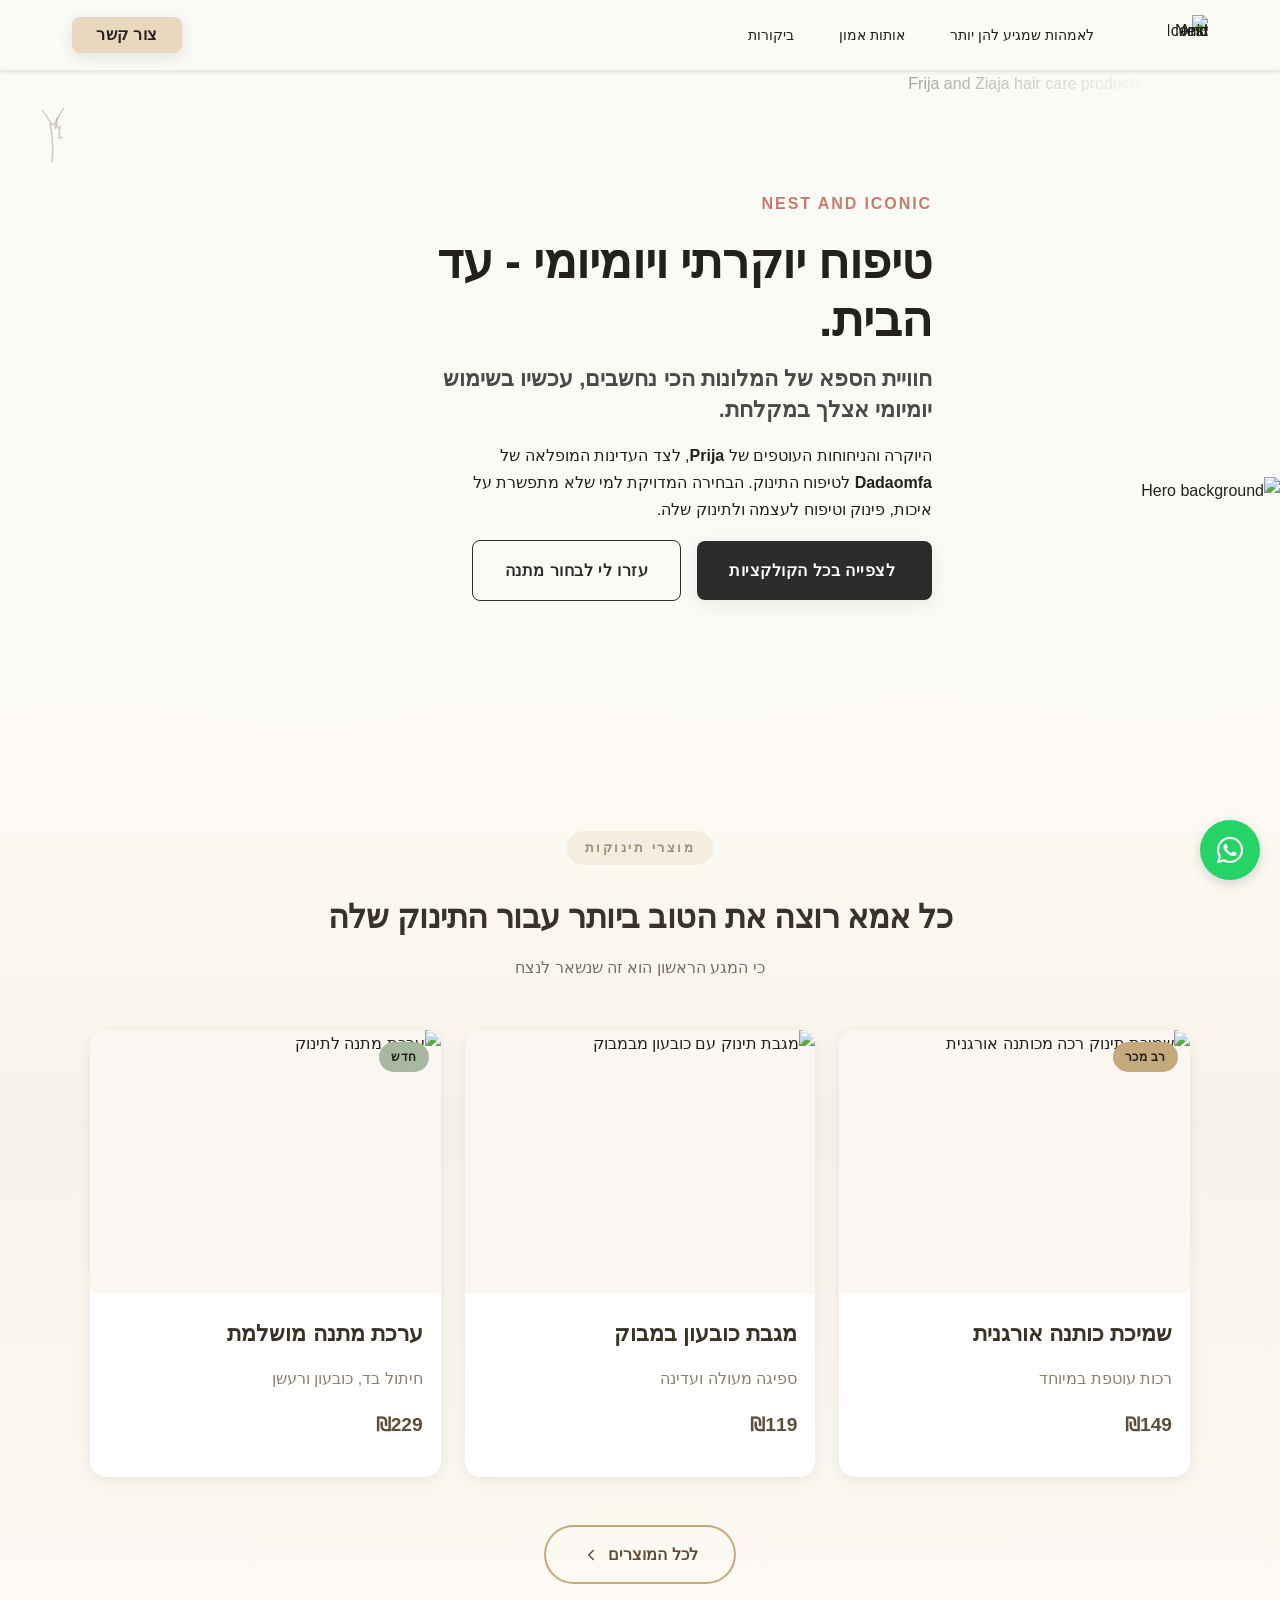
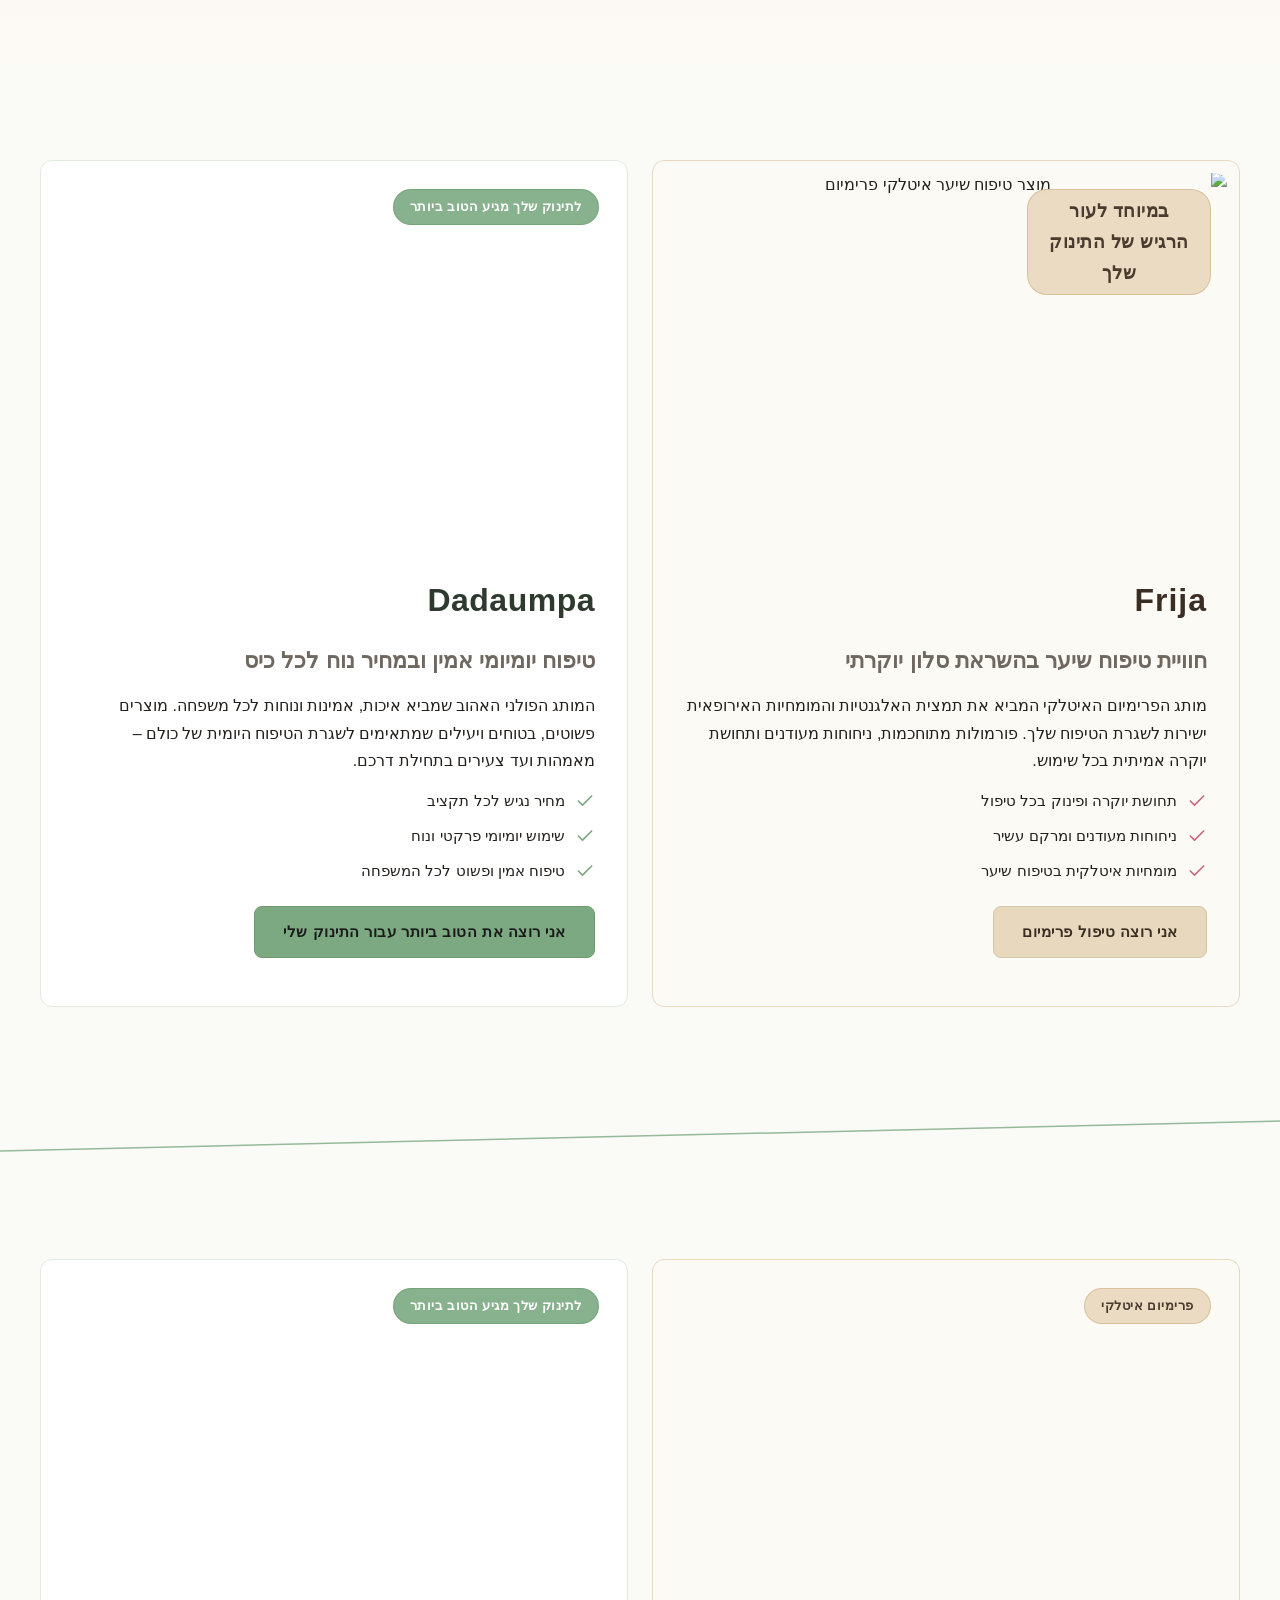
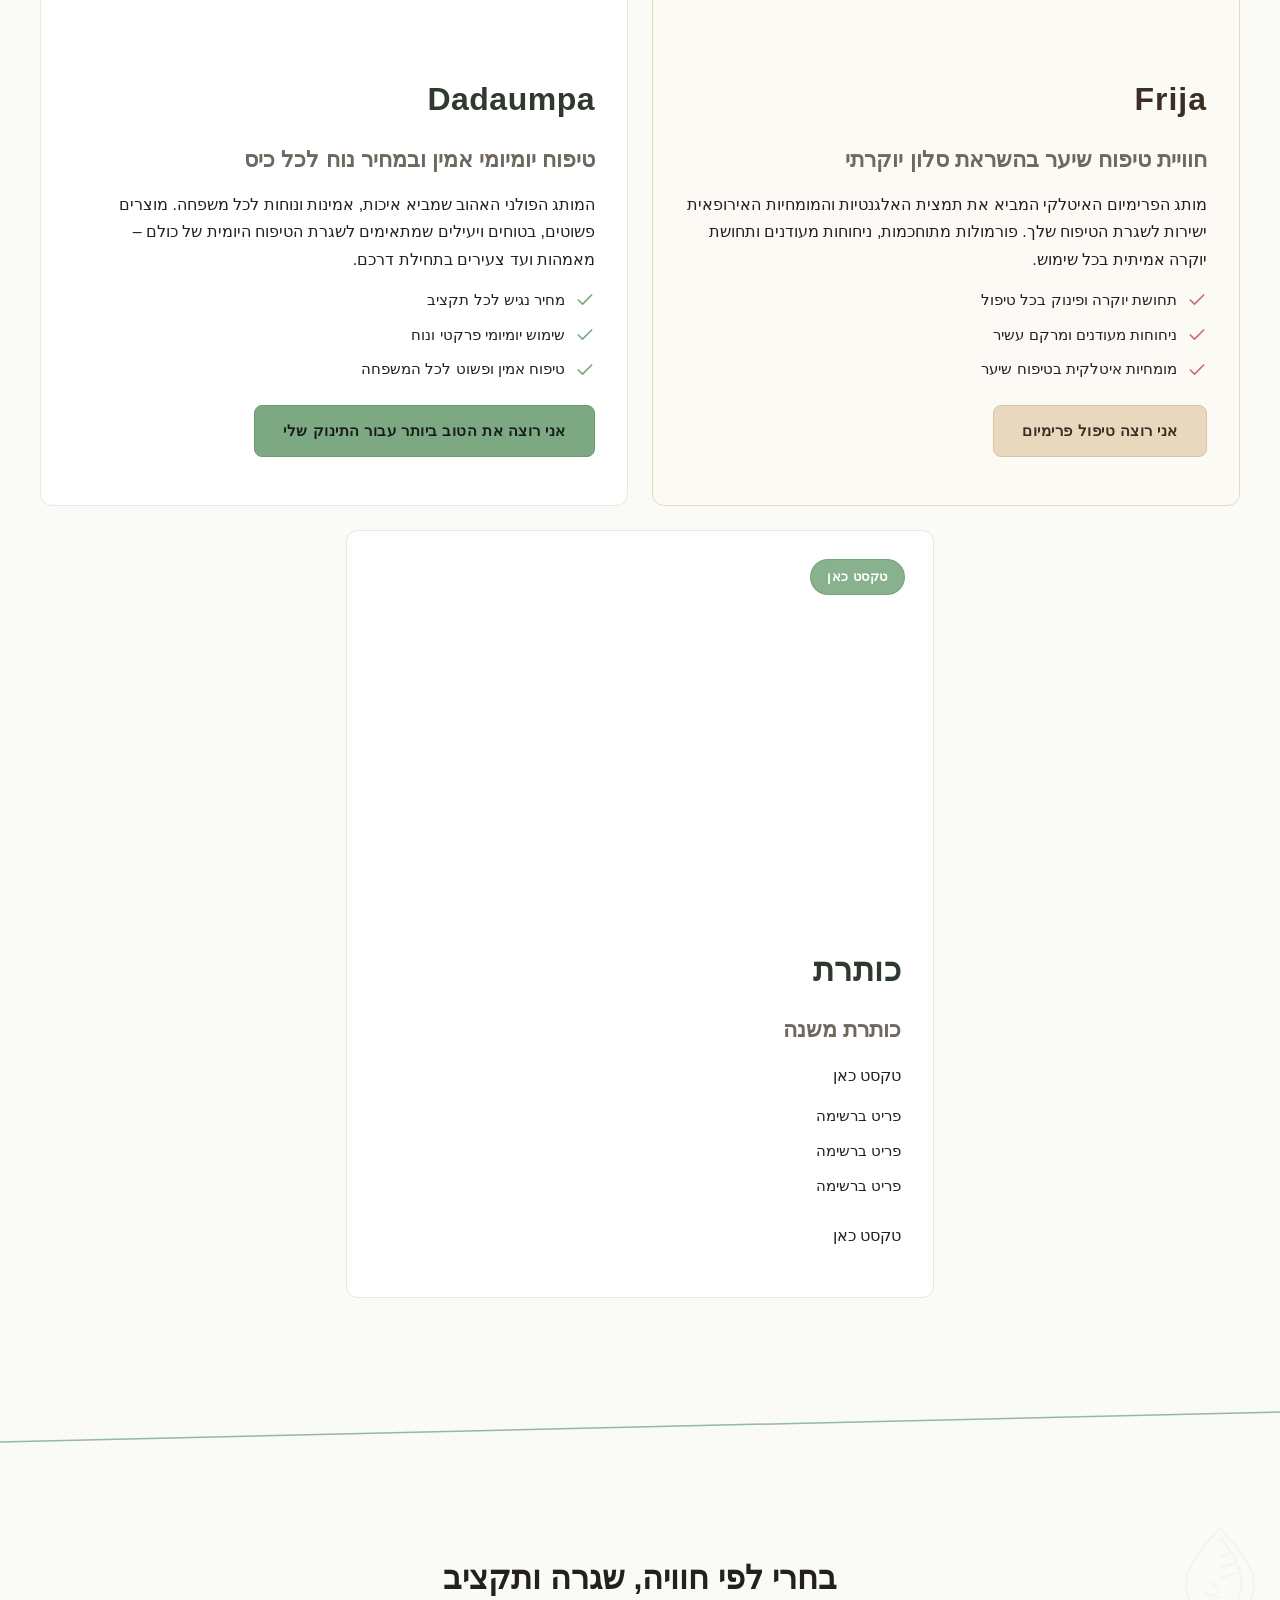
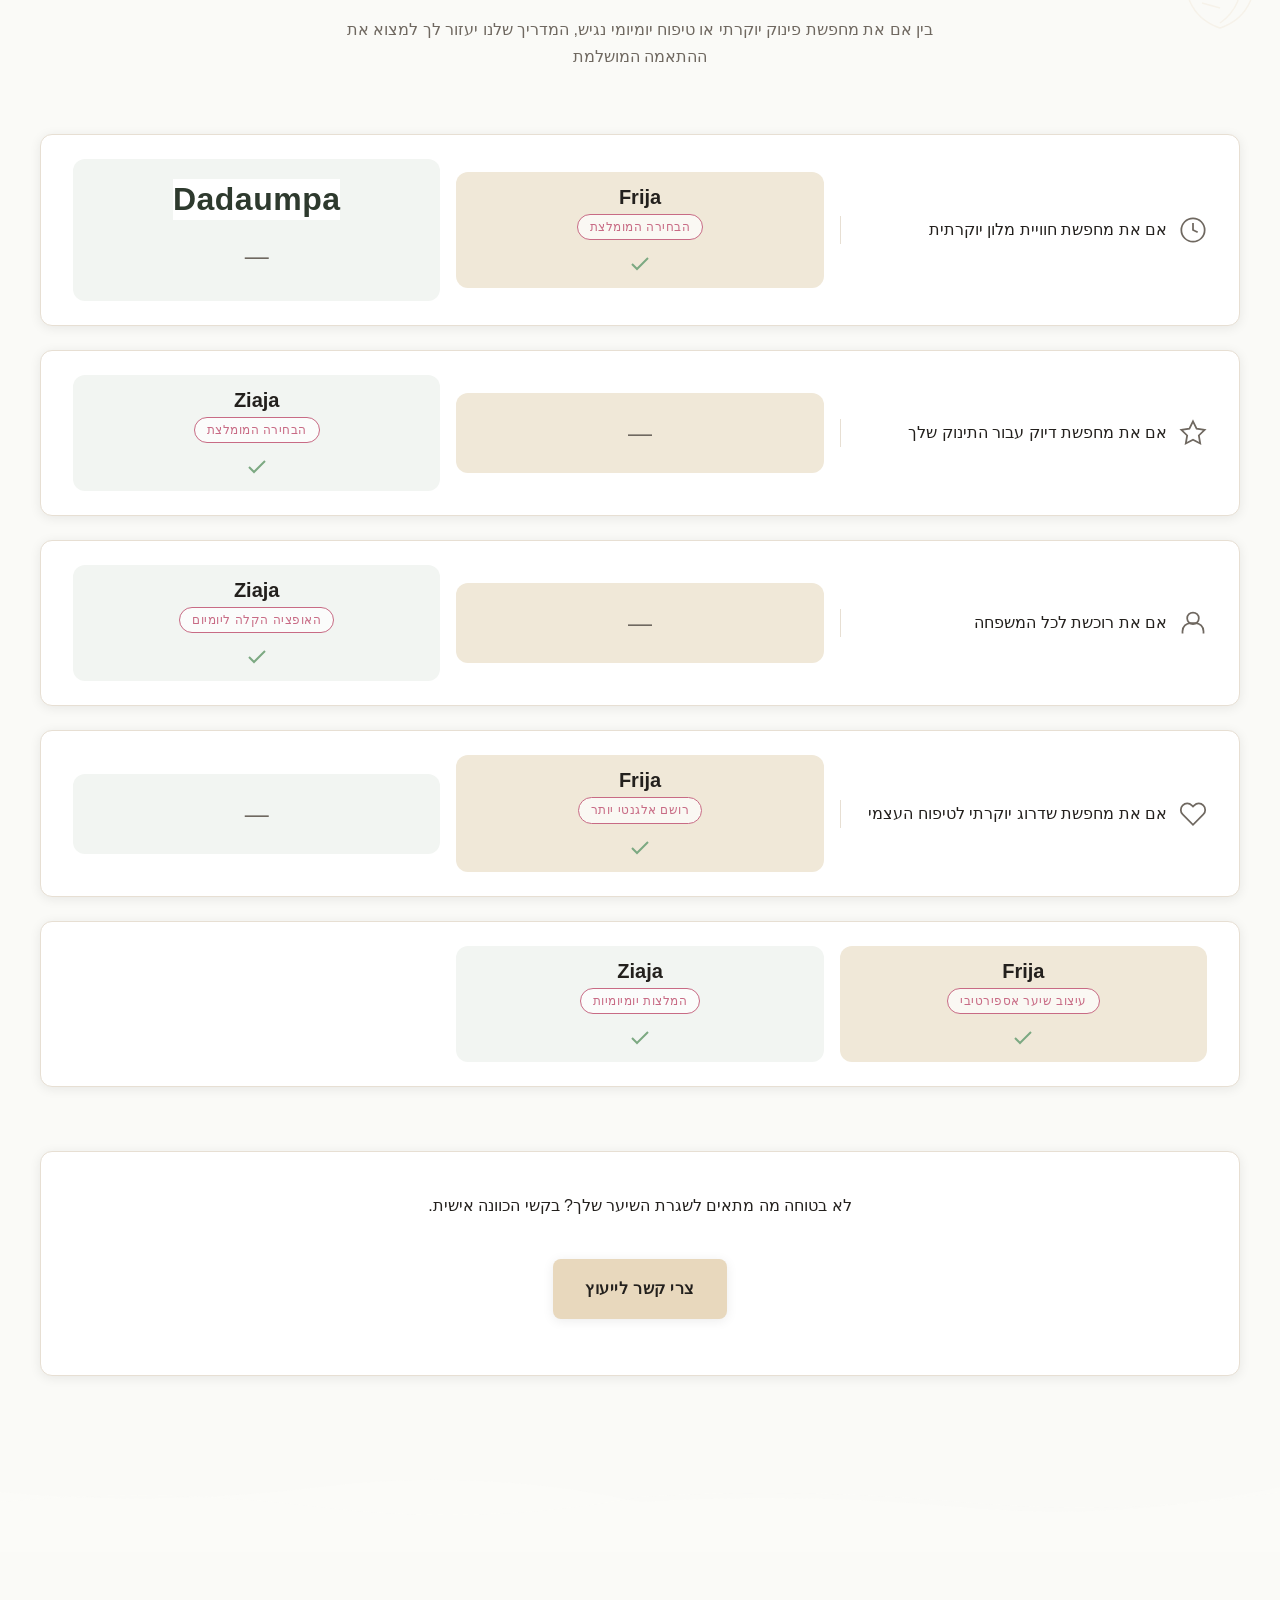
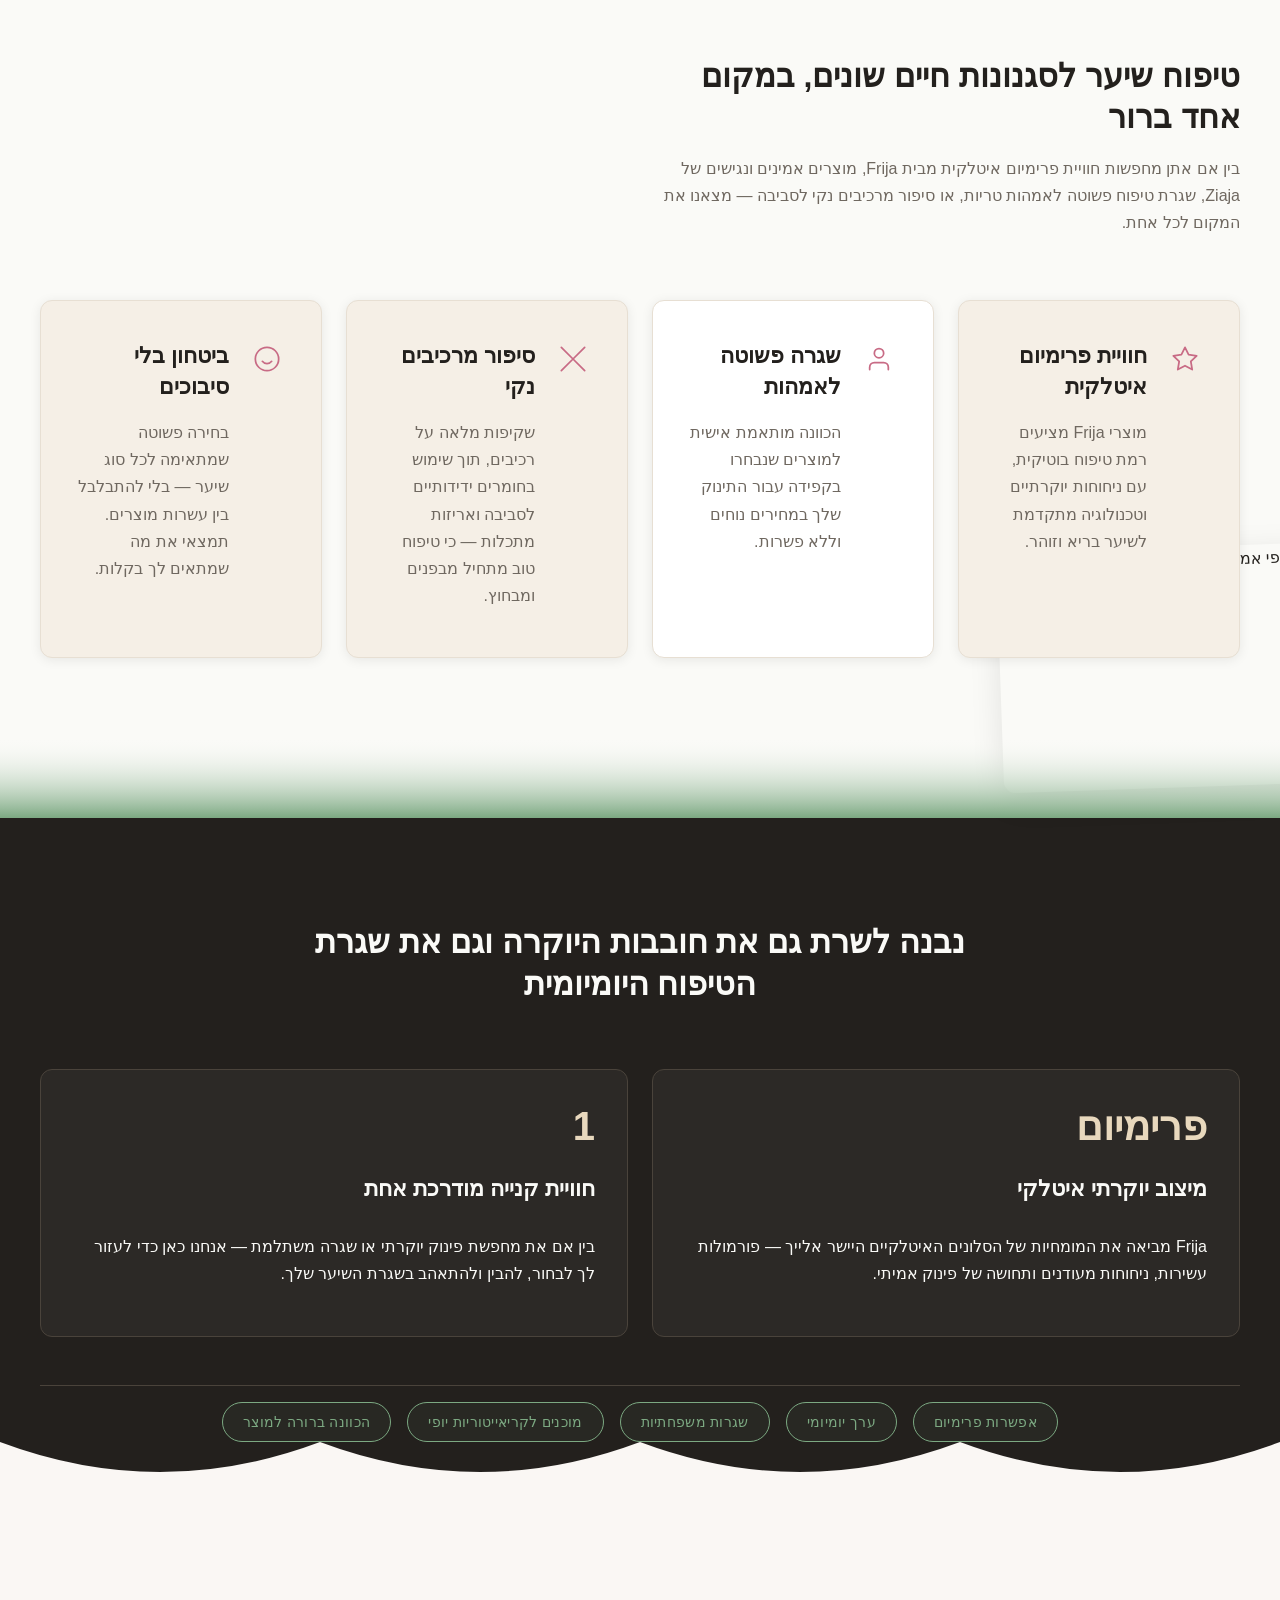
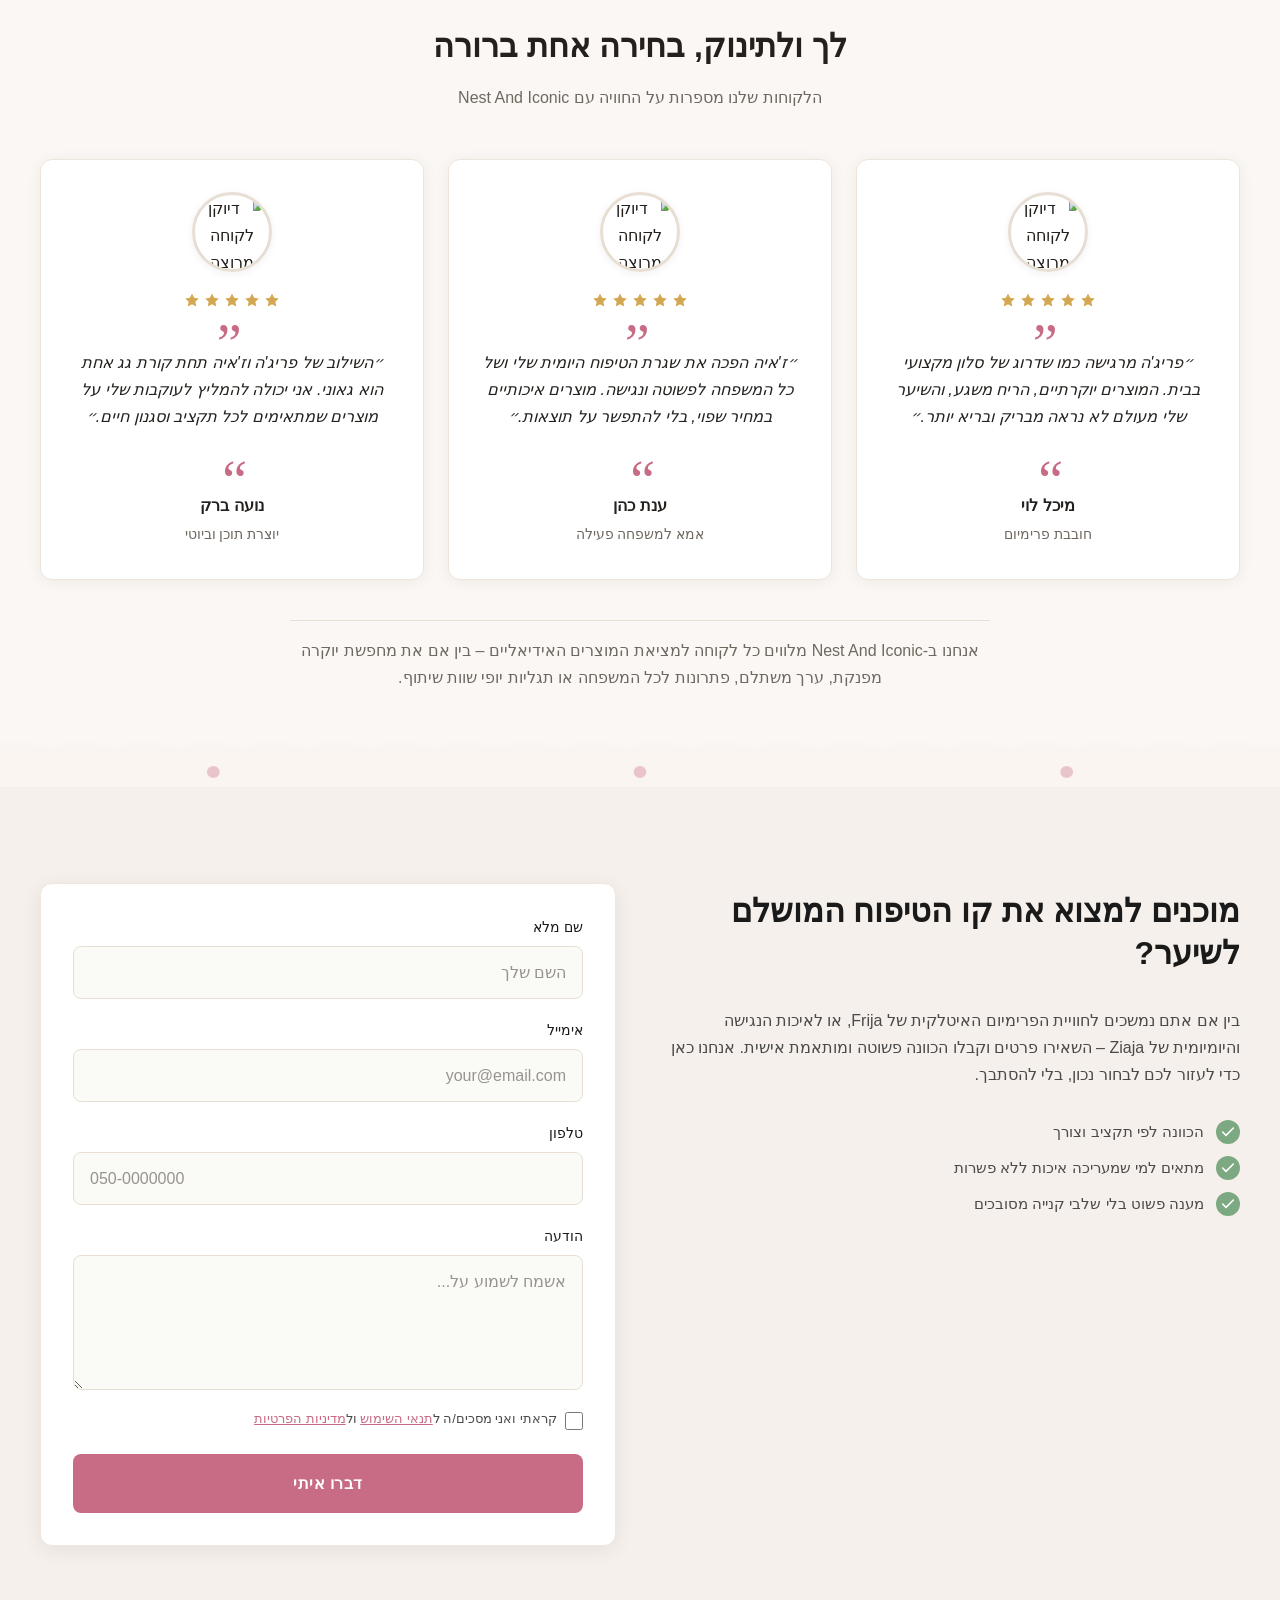
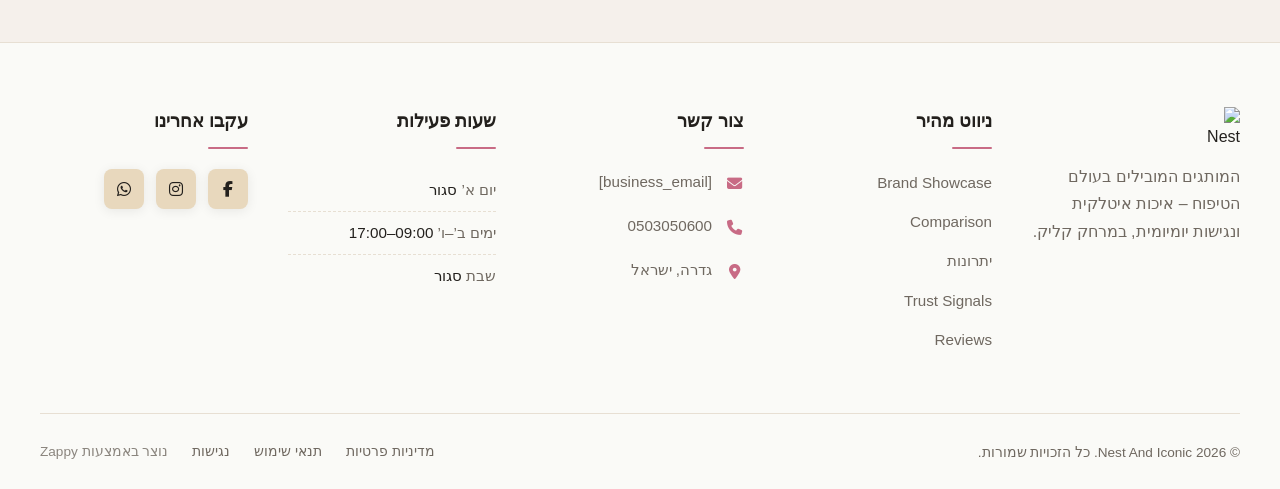
==== index.html @ 2064843b "Background sync: Progressive GitHub Sync" ====
<!DOCTYPE html><html lang="he" dir="rtl"><head>
    <meta charset="UTF-8">
    <meta name="viewport" content="width=device-width, initial-scale=1.0">
    <meta name="robots" content="index, follow">
    <title>גלי יופי ויוקרה יומיומית — Nest And Iconic</title>
    <meta name="description" content="הכניסי לחייך עולם של טיפוח שיער מוקפד עם המותגים פריג'ה וזאיה. מצאי את המוצר המושלם לשיערך, בין אם את חולמת על יוקרה איטלקית או מחפשת איכות נגישה. התחילי את מסע הטיפוח שלך עוד היום!">
    <meta name="keywords" content="Beauty &amp; Personal Care, טיפוח שיער יוקרתי, מותגי שיער מובילים, time to yourself, פריג'ה וזאיה">
    
    <!-- Favicons -->
    <link rel="icon" type="image/x-icon" href="/assets/favicon.ico">
    <link rel="icon" type="image/png" sizes="16x16" href="/assets/favicon-16x16.png">
    <link rel="icon" type="image/png" sizes="32x32" href="/assets/favicon-32x32.png">
    <link rel="icon" type="image/png" sizes="48x48" href="/assets/favicon-48x48.png">
    <link rel="icon" type="image/png" sizes="192x192" href="/assets/favicon-192x192.png">
    <link rel="icon" type="image/png" sizes="512x512" href="/assets/favicon-512x512.png">
    <link rel="apple-touch-icon" href="/assets/apple-touch-icon.png">
    <!-- Zappy Analytics -->
<script>
(function() {
  'use strict';
  
  // Configuration
  var config = {
    websiteId: '29273329-be31-4e87-b1aa-1c647ba8ab93',
    apiUrl: 'https://api.zappy5.com/api/analytics/track',
    sessionDuration: 30 * 60 * 1000, // 30 minutes
    visitorDuration: 30 * 24 * 60 * 60 * 1000, // 30 days
    trackPageViews: true,
    trackClicks: true,
    trackFormSubmissions: true
  };
  
  // Generate or retrieve persistent visitor ID (30 days)
  function getVisitorId() {
    var visitorKey = 'zappy_visitor_' + config.websiteId;
    var visitor = null;
    
    try {
      visitor = localStorage.getItem(visitorKey);
      if (visitor) {
        var visitorData = JSON.parse(visitor);
        var now = Date.now();
        
        // Check if visitor ID is still valid (30 days)
        if (now - visitorData.created < config.visitorDuration) {
          // Update last seen timestamp
          visitorData.lastSeen = now;
          localStorage.setItem(visitorKey, JSON.stringify(visitorData));
          return visitorData.id;
        }
      }
    } catch (e) {
      console.warn('Zappy Analytics: LocalStorage not available');
    }
    
    // Generate new visitor ID
    var newVisitorId = 'zv_' + Date.now() + '_' + Math.random().toString(36).substr(2, 9);
    
    try {
      localStorage.setItem(visitorKey, JSON.stringify({
        id: newVisitorId,
        created: Date.now(),
        lastSeen: Date.now()
      }));
    } catch (e) {
      // Continue without local storage
    }
    
    return newVisitorId;
  }
  
  // Generate or retrieve session ID (30 minutes)
  function getSessionId() {
    var sessionKey = 'zappy_session_' + config.websiteId;
    var session = null;
    
    try {
      session = sessionStorage.getItem(sessionKey);
      if (session) {
        var sessionData = JSON.parse(session);
        var now = Date.now();
        
        // Check if session is still valid
        if (now - sessionData.timestamp < config.sessionDuration) {
          // Update timestamp
          sessionData.timestamp = now;
          sessionStorage.setItem(sessionKey, JSON.stringify(sessionData));
          return sessionData.id;
        }
      }
    } catch (e) {
      console.warn('Zappy Analytics: SessionStorage not available');
    }
    
    // Generate new session ID
    var newSessionId = 'zs_' + Date.now() + '_' + Math.random().toString(36).substr(2, 9);
    
    try {
      sessionStorage.setItem(sessionKey, JSON.stringify({
        id: newSessionId,
        timestamp: Date.now()
      }));
    } catch (e) {
      // Continue without session storage
    }
    
    return newSessionId;
  }
  
  var visitorId = getVisitorId();
  var sessionId = getSessionId();
  
  // Track an event
  function trackEvent(eventType, data) {
    data = data || {};
    
    var eventData = {
      website_id: config.websiteId,
      event_type: eventType,
      page_path: window.location.pathname,
      referrer: document.referrer || 'direct',
      visitor_id: visitorId,
      session_id: sessionId,
      metadata: data
    };
    
    // Use sendBeacon if available (better for page unload events)
    if (navigator.sendBeacon) {
      var blob = new Blob([JSON.stringify(eventData)], { type: 'application/json' });
      navigator.sendBeacon(config.apiUrl, blob);
    } else {
      // Fallback to fetch
      fetch(config.apiUrl, {
        method: 'POST',
        headers: {
          'Content-Type': 'application/json'
        },
        body: JSON.stringify(eventData),
        keepalive: true
      }).catch(function(error) {
        console.warn('Zappy Analytics: Failed to track event', error);
      });
    }
  }
  
  // Track page view
  if (config.trackPageViews) {
    trackEvent('pageview', {
      title: document.title,
      url: window.location.href
    });
  }
  
  // Track clicks on important elements
  if (config.trackClicks) {
    document.addEventListener('click', function(e) {
      var target = e.target;
      
      // Track button clicks (counted as actions)
      if (target.tagName === 'BUTTON' || target.closest('button')) {
        var button = target.tagName === 'BUTTON' ? target : target.closest('button');
        var clickMeta = {
          element: 'button',
          text: button.textContent.trim().substring(0, 100),
          id: button.id || null,
          class: button.className || null
        };
        
        trackEvent('click', clickMeta);
      }
      
      // Track link clicks (navigation - not counted as actions)
      else if (target.tagName === 'A' || target.closest('a')) {
        var link = target.tagName === 'A' ? target : target.closest('a');
        var navMeta = {
          element: 'link',
          text: link.textContent.trim().substring(0, 100),
          href: link.href,
          external: link.hostname !== window.location.hostname
        };
        
        trackEvent('navigation', navMeta);
      }
    }, true);
  }
  
  
  // Track form submissions
  if (config.trackFormSubmissions) {
    document.addEventListener('submit', function(e) {
      var form = e.target;
      
      trackEvent('form_submit', {
        form_id: form.id || null,
        form_name: form.name || null,
        form_action: form.action || null,
        form_method: form.method || 'GET'
      });
    }, true);
  }
  
  // Track time on page (send on page unload)
  var pageLoadTime = Date.now();
  
  window.addEventListener('beforeunload', function() {
    var timeOnPage = Math.floor((Date.now() - pageLoadTime) / 1000); // in seconds
    
    trackEvent('page_unload', {
      time_on_page: timeOnPage,
      page_path: window.location.pathname
    });
  });
  
  // Expose tracking function globally for custom events
  window.zappyAnalytics = {
    track: trackEvent,
    getVisitorId: function() { return visitorId; },
    getSessionId: function() { return sessionId; }
  };
  
})();
</script>
<!-- End Zappy Analytics -->
<!-- Zappy Marketing Events -->
<script>
(function() {
  'use strict';
  if (window.zappyFireMarketingEvent) return;

  var ECOM_MODE = "";
  var IS_CATALOG = false;
  var IS_FULL = false;

  var ECOM_ALIAS = {
    begin_checkout: 'checkout_started',
    purchase: 'checkout_complete',
    add_to_cart: 'add_to_cart',
    view_product: 'view_product'
  };

  function pagePath() {
    try {
      if (window.ZAPPY_CONFIG && window.ZAPPY_CONFIG.currentPagePath) {
        return window.ZAPPY_CONFIG.currentPagePath;
      }
    } catch (e) {}
    try { return window.location.pathname || '/'; } catch (e2) { return '/'; }
  }

  function normalizeItems(meta) {
    meta = meta || {};
    var raw = meta.items || meta.cartItems || meta.cart_items || meta.lineItems || [];
    if (!Array.isArray(raw)) raw = [];
    var out = [];
    for (var i = 0; i < raw.length; i++) {
      var item = raw[i];
      if (!item || typeof item !== 'object') continue;
      var id = String(item.item_id || item.productId || item.product_id || item.id || '').trim();
      var name = String(item.item_name || item.productName || item.product_name || item.name || '').trim();
      var price = parseFloat(item.price != null ? item.price : (item.unitPrice != null ? item.unitPrice : 0)) || 0;
      var quantity = Math.max(1, parseInt(item.quantity != null ? item.quantity : (item.qty != null ? item.qty : 1), 10) || 1);
      if (!id && !name) continue;
      out.push({ item_id: id || name, item_name: name || id, price: price, quantity: quantity });
    }
    return out;
  }

  function buildGa4Params(eventId, meta) {
    meta = meta || {};
    var items = normalizeItems(meta);
    var value = parseFloat(meta.value != null ? meta.value : (meta.total != null ? meta.total : 0)) || 0;
    var currency = String(meta.currency || 'USD').toUpperCase();

    if (eventId === 'checkout_complete') {
      return {
        transaction_id: String(meta.transaction_id || meta.orderId || meta.order_id || meta.orderNumber || '') || undefined,
        value: value,
        currency: currency,
        items: items
      };
    }
    if (eventId === 'checkout_started') {
      return { value: value, currency: currency, items: items };
    }
    if (eventId === 'add_to_cart') {
      var atcItems = items.length ? items : [{
        item_id: String(meta.productId || meta.product_id || ''),
        item_name: String(meta.productName || meta.product_name || ''),
        price: parseFloat(meta.value != null ? meta.value : (meta.price != null ? meta.price : 0)) || 0,
        quantity: parseInt(meta.quantity != null ? meta.quantity : 1, 10) || 1
      }].filter(function(x) { return x.item_id || x.item_name; });
      return {
        value: value || (atcItems[0] ? atcItems[0].price * atcItems[0].quantity : 0),
        currency: currency,
        items: atcItems
      };
    }
    if (eventId === 'view_product') {
      var vpItems = items.length ? items : [{
        item_id: String(meta.productId || meta.product_id || ''),
        item_name: String(meta.productName || meta.product_name || ''),
        price: parseFloat(meta.price != null ? meta.price : (meta.value != null ? meta.value : 0)) || 0,
        quantity: 1
      }].filter(function(x) { return x.item_id || x.item_name; });
      return {
        currency: currency,
        value: value || (vpItems[0] ? vpItems[0].price : 0),
        items: vpItems
      };
    }
    if (eventId === 'whatsapp_click' || eventId === 'phone_click') {
      return { method: eventId === 'whatsapp_click' ? 'whatsapp' : 'phone', page_path: meta.pagePath || pagePath() };
    }
    if (eventId === 'contact_form_submitted' || eventId === 'product_inquiry') {
      return { page_path: meta.pagePath || pagePath() };
    }
    return meta;
  }

  function buildMetaParams(eventId, meta) {
    meta = meta || {};
    var items = normalizeItems(meta);
    var value = parseFloat(meta.value != null ? meta.value : (meta.total != null ? meta.total : 0)) || 0;
    var currency = String(meta.currency || 'USD').toUpperCase();
    var contentIds = [];
    var numItems = 0;
    for (var i = 0; i < items.length; i++) {
      if (items[i].item_id) contentIds.push(items[i].item_id);
      numItems += items[i].quantity || 1;
    }

    if (eventId === 'checkout_complete') {
      return {
        value: value,
        currency: currency,
        content_ids: contentIds.length ? contentIds : undefined,
        content_type: 'product',
        num_items: numItems || undefined,
        order_id: String(meta.order_id || meta.orderId || meta.transaction_id || meta.orderNumber || '') || undefined
      };
    }
    if (eventId === 'checkout_started') {
      return {
        value: value,
        currency: currency,
        content_ids: contentIds.length ? contentIds : undefined,
        content_type: 'product',
        num_items: numItems || parseInt(meta.itemCount != null ? meta.itemCount : 0, 10) || undefined
      };
    }
    if (eventId === 'add_to_cart') {
      var id = String(meta.productId || meta.product_id || contentIds[0] || '');
      return {
        value: value || (items[0] ? items[0].price * items[0].quantity : 0),
        currency: currency,
        content_ids: id ? [id] : (contentIds.length ? contentIds : undefined),
        content_type: 'product',
        content_name: meta.productName || meta.product_name || (items[0] && items[0].item_name),
        num_items: parseInt(meta.quantity != null ? meta.quantity : (numItems || 1), 10) || 1
      };
    }
    if (eventId === 'view_product') {
      var vid = String(meta.productId || meta.product_id || contentIds[0] || '');
      return {
        value: value || parseFloat(meta.price != null ? meta.price : 0) || 0,
        currency: currency,
        content_ids: vid ? [vid] : (contentIds.length ? contentIds : undefined),
        content_type: 'product',
        content_name: meta.productName || meta.product_name || (items[0] && items[0].item_name)
      };
    }
    if (eventId === 'whatsapp_click' || eventId === 'phone_click') {
      return {
        content_name: eventId === 'whatsapp_click' ? 'WhatsApp' : 'Phone',
        content_category: 'contact'
      };
    }
    if (eventId === 'contact_form_submitted' || eventId === 'product_inquiry') {
      return {
        content_name: eventId === 'product_inquiry' ? 'Product inquiry' : 'Contact form',
        content_category: meta.productName || meta.product_name || undefined
      };
    }
    return meta;
  }

  var PLATFORM = {
    whatsapp_click: { ga4: 'contact', meta: 'Contact', gtm: 'whatsapp_click', ecom: false },
    phone_click: { ga4: 'contact', meta: 'Contact', gtm: 'phone_click', ecom: false },
    contact_form_submitted: { ga4: 'generate_lead', meta: 'Lead', gtm: 'contact_form_submitted', ecom: false },
    checkout_started: { ga4: 'begin_checkout', meta: 'InitiateCheckout', gtm: 'begin_checkout', ecom: true },
    checkout_complete: { ga4: 'purchase', meta: 'Purchase', gtm: 'purchase', ecom: true },
    product_inquiry: { ga4: 'generate_lead', meta: 'Lead', gtm: 'product_inquiry', ecom: false },
    add_to_cart: { ga4: 'add_to_cart', meta: 'AddToCart', gtm: 'add_to_cart', ecom: true },
    view_product: { ga4: 'view_item', meta: 'ViewContent', gtm: 'view_item', ecom: true }
  };

  function purchaseDedupKey(orderId) {
    return 'zappy_purchase_fired_' + String(orderId || '');
  }

  function alreadyFiredPurchase(orderId) {
    if (!orderId) return false;
    try {
      return sessionStorage.getItem(purchaseDedupKey(orderId)) === '1';
    } catch (e) {
      return false;
    }
  }

  function markPurchaseFired(orderId) {
    if (!orderId) return;
    try { sessionStorage.setItem(purchaseDedupKey(orderId), '1'); } catch (e) {}
  }

  /**
   * Fire a marketing event to first-party analytics + GA4/GTM/Meta when present.
   * @param {string} eventName marketing ID or ecommerce alias
   * @param {object} [metadata]
   * @param {{ skipFirstParty?: boolean }} [opts]
   */
  window.zappyFireMarketingEvent = function(eventName, metadata, opts) {
    try {
      opts = opts || {};
      metadata = metadata || {};
      var eventId = ECOM_ALIAS[eventName] || eventName;
      var plat = PLATFORM[eventId];
      if (!plat) return;

      if (!metadata.pagePath && !metadata.page_path) {
        metadata.pagePath = pagePath();
      }

      if (eventId === 'checkout_complete') {
        var oid = String(metadata.orderId || metadata.order_id || metadata.transaction_id || '');
        if (oid && alreadyFiredPurchase(oid)) return;
        if (oid) markPurchaseFired(oid);
      }

      // First-party (skip when already tracked via zappyTrackEcomAnalytics path
      // that opts out, or when caller already recorded under a different name)
      if (!opts.skipFirstParty) {
        try {
          if (window.zappyAnalytics && typeof window.zappyAnalytics.track === 'function') {
            window.zappyAnalytics.track(eventId, metadata);
          }
        } catch (e1) {}
      }

      // GTM / dataLayer — platform-standard ecommerce event names
      try {
        window.dataLayer = window.dataLayer || [];
        if (plat.ecom) {
          var ga4ForGtm = buildGa4Params(eventId, metadata);
          var ecommerce = {};
          if (ga4ForGtm.transaction_id) ecommerce.transaction_id = ga4ForGtm.transaction_id;
          if (ga4ForGtm.value != null) ecommerce.value = ga4ForGtm.value;
          if (ga4ForGtm.currency) ecommerce.currency = ga4ForGtm.currency;
          if (ga4ForGtm.items) ecommerce.items = ga4ForGtm.items;
          window.dataLayer.push({ event: plat.gtm, ecommerce: ecommerce });
          // Secondary Zappy-specific trigger for merchants who want it
          if (eventId === 'checkout_complete' || eventId === 'checkout_started') {
            window.dataLayer.push({ event: eventId, ecommerce: ecommerce });
          }
        } else {
          var dl = { event: plat.gtm };
          for (var k in metadata) {
            if (Object.prototype.hasOwnProperty.call(metadata, k)) dl[k] = metadata[k];
          }
          window.dataLayer.push(dl);
        }
      } catch (e2) {}

      // GA4 gtag
      try {
        if (typeof window.gtag === 'function') {
          window.gtag('event', plat.ga4, buildGa4Params(eventId, metadata));
        }
      } catch (e3) {}

      // Meta Pixel (only when fbq is loaded — consent-gated lazy loader)
      try {
        if (typeof window.fbq === 'function') {
          window.fbq('track', plat.meta, buildMetaParams(eventId, metadata));
        }
      } catch (e4) {}
    } catch (err) {}
  };

  // ---- Click listeners (capture) ----
  var recent = Object.create(null);
  function dedupe(key) {
    var now = Date.now();
    if (recent[key] && now - recent[key] < 800) return true;
    recent[key] = now;
    return false;
  }

  function closest(el, selector) {
    if (!el) return null;
    if (el.closest) return el.closest(selector);
    return null;
  }

  function findAnchor(el) {
    var node = el;
    while (node && node !== document) {
      if (node.tagName === 'A') return node;
      node = node.parentElement;
    }
    return null;
  }

  function isWhatsAppHref(href) {
    if (!href) return false;
    var h = String(href).toLowerCase();
    return h.indexOf('wa.me/') !== -1 ||
      h.indexOf('api.whatsapp.com') !== -1 ||
      h.indexOf('whatsapp.com/send') !== -1 ||
      h.indexOf('whatsapp:') === 0;
  }

  document.addEventListener('click', function(e) {
    try {
      var target = e.target;
      if (!target) return;

      // WhatsApp
      var waFloat = closest(target, '.whatsapp-float, a.whatsapp-float, [data-zappy-whatsapp]');
      var anchor = findAnchor(target);
      var href = (anchor && anchor.href) || '';
      if (waFloat || (anchor && isWhatsAppHref(href))) {
        if (!dedupe('wa:' + href)) {
          var waSource = waFloat ? 'float' : 'link';
          window.zappyFireMarketingEvent('whatsapp_click', {
            source: waSource,
            href: href || null,
            pagePath: pagePath()
          });
        }
        return;
      }

      // Phone
      var phoneBtn = closest(target, '.phone-header-btn, .nav-phone-btn, .call-btn, [data-zappy-phone]');
      var telHref = '';
      if (anchor && anchor.href && String(anchor.href).toLowerCase().indexOf('tel:') === 0) {
        telHref = anchor.href;
      } else if (phoneBtn && phoneBtn.href && String(phoneBtn.href).toLowerCase().indexOf('tel:') === 0) {
        telHref = phoneBtn.href;
      }
      if (phoneBtn || telHref) {
        var phone = '';
        if (telHref) {
          phone = String(telHref).replace(/^tel:/i, '').trim();
        }
        if (!dedupe('tel:' + (phone || (phoneBtn && phoneBtn.id) || 'btn'))) {
          window.zappyFireMarketingEvent('phone_click', {
            source: phoneBtn ? 'button' : 'link',
            phone: phone || null,
            href: telHref || null,
            pagePath: pagePath()
          });
        }
        return;
      }

      // Catalog / product inquiry
      if (IS_CATALOG || IS_FULL) {
        var inq = closest(target, '.card-inquiry-btn, #zappy-pdp-inquiry-btn, a.inquiry-btn');
        if (inq) {
          if (!dedupe('inq:' + (inq.id || inq.className))) {
            var product = window.currentProduct || null;
            var productId = (inq.getAttribute && inq.getAttribute('data-product-id')) ||
              (product && product.id) || null;
            var productName = (inq.getAttribute && inq.getAttribute('data-product-name')) ||
              (product && product.name) || null;
            var channel = 'contact_page';
            var inqHref = (inq.tagName === 'A' && inq.href) ? inq.href : '';
            if (inqHref && String(inqHref).toLowerCase().indexOf('mailto:') === 0) channel = 'mailto';
            window.zappyFireMarketingEvent('product_inquiry', {
              source: inq.id === 'zappy-pdp-inquiry-btn' ? 'pdp' : 'card',
              productId: productId,
              productName: productName,
              channel: channel,
              pagePath: pagePath()
            });
          }
        }
      }
    } catch (err) {}
  }, true);
})();
</script>
    <meta property="og:title" content="גלי יופי ויוקרה יומיומית — Nest And Iconic">
    <meta property="og:description" content="הכניסי לחייך עולם של טיפוח שיער מוקפד עם המותגים פריג'ה וזאיה. מצאי את המוצר המושלם לשיערך, בין אם את חולמת על יוקרה איטלקית או מחפשת איכות נגישה. התחילי את מסע הטיפוח שלך עוד היום!">
    <meta name="twitter:card" content="summary_large_image">
    <meta name="twitter:title" content="גלי יופי ויוקרה יומיומית — Nest And Iconic">
    <meta name="twitter:description" content="הכניסי לחייך עולם של טיפוח שיער מוקפד עם המותגים פריג'ה וזאיה. מצאי את המוצר המושלם לשיערך, בין אם את חולמת על יוקרה איטלקית או מחפשת איכות נגישה. התחילי את מסע הטיפוח שלך עוד היום!">
    <meta property="og:type" content="website">
  <meta property="og:locale" content="he_IL">
  
  
  
  
  
  <style>
    .skip-link { position: absolute; top: 0; left: 0; transform: translateY(-200%); padding: 12px 18px; background: var(--bg-dark, #1a1a1a); color: var(--text-light, #fff); font-weight: 600; border-radius: 0 0 8px 0; z-index: 10000; }
    .skip-link:focus { transform: none; outline: 2px solid var(--ring, #fff); outline-offset: 2px; }
    :focus-visible { outline: 2px solid var(--ring, currentColor); outline-offset: 3px; }
  </style>


  
    <!-- Favicons -->
    <link rel="icon" type="image/x-icon" href="/assets/favicon.ico">
    <link rel="icon" type="image/png" sizes="16x16" href="/assets/favicon-16x16.png">
    <link rel="icon" type="image/png" sizes="32x32" href="/assets/favicon-32x32.png">
    <link rel="icon" type="image/png" sizes="48x48" href="/assets/favicon-48x48.png">
    <link rel="icon" type="image/png" sizes="192x192" href="/assets/favicon-192x192.png">
    <link rel="icon" type="image/png" sizes="512x512" href="/assets/favicon-512x512.png">
    <link rel="apple-touch-icon" href="/assets/apple-touch-icon.png">
    <!-- Cookie Consent -->
    <link rel="stylesheet" href="https://cdn.jsdelivr.net/npm/vanilla-cookieconsent@3/dist/cookieconsent.css">
    <!-- Mickidum Accessibility Toolbar lazy-loaded by runtime -->
    <style id="zappy-critical-above-fold-css">
html{box-sizing:border-box;-webkit-text-size-adjust:100%}*,*::before,*::after{box-sizing:inherit}body{margin:0;min-width:320px;overflow-x:clip}img,svg,video{max-width:100%;height:auto}main{display:block}.container{width:min(100% - 32px,1200px);margin-inline:auto}.navbar,nav.navbar,header .navbar,header[role="banner"]{position:relative;z-index:1000;width:100%}.nav-container,.navbar .container{display:flex;align-items:center;justify-content:space-between;min-height:64px}.logo,.logo-link img{display:block;width:35px;height:35px;object-fit:contain}.nav-menu,#navMenu{list-style:none;margin:0;padding:0}.navbar a,.nav-menu a,#navMenu a,.navbar .nav-links a{color:inherit;text-decoration:none}.navbar .sub-menu,.nav-menu .sub-menu,#navMenu .sub-menu{display:none}.fa,.fas,.far,.fab,.fa-solid,.fa-regular,.fa-brands{display:inline-block;min-width:1em;text-align:center}html:not(#zappy-noop)[data-zappy-site-type="ecommerce"] .phone-header-btn,html:not(#zappy-noop) .navbar:has(.nav-ecommerce-icons)>.phone-header-btn{display:none!important;visibility:hidden!important;width:0!important;height:0!important;pointer-events:none!important}.zappy-preview-empty-store-cta{display:none!important;visibility:hidden!important;height:0!important;max-height:0!important;overflow:hidden!important;margin:0!important;padding:0!important;border:0!important;box-shadow:none!important}.zappy-catalog-menu{background:var(--surface-color,var(--surface,linear-gradient(135deg,#f8f9fa 0%,#fff 100%)));border-bottom:1px solid var(--border-color,#e5e7eb);padding:0;position:sticky;top:0;z-index:90}.zappy-catalog-menu[dir=rtl],.zappy-catalog-menu.rtl{direction:rtl}.zappy-catalog-menu[dir=ltr],.zappy-catalog-menu.ltr{direction:ltr}.catalog-menu-container{max-width:1440px;margin:0 auto;display:flex;align-items:center;gap:8px;padding:10px 24px;overflow:visible}.catalog-menu-categories,.catalog-menu-list{display:flex;align-items:center;gap:4px;flex-wrap:wrap;margin:0;padding:0;list-style:none}.catalog-menu-item{display:inline-flex;align-items:center;padding:8px 16px;font-size:14px;font-weight:500;color:var(--text-color,var(--text,#374151));text-decoration:none;border-radius:20px;white-space:nowrap}.catalog-menu-all{background:var(--primary-color,var(--primary,#111));color:var(--text-light,#fff)!important}.catalog-menu-parent{position:relative;display:inline-flex;align-items:center}.catalog-menu-trigger{display:inline-flex;align-items:center;gap:6px}.catalog-menu-chevron{flex-shrink:0}.catalog-menu-parent>.sub-menu{display:none!important;visibility:hidden!important;opacity:0!important;pointer-events:none!important}.hero-section,.index-hero-section,section[class*="hero"]{position:relative;overflow:hidden;min-height:560px}.hero-bg-wrapper,.hero-bg-image,section[class*="hero"] [class*="hero-bg"]{position:absolute;inset:0;width:100%;height:100%}.hero-bg-wrapper img,.hero-bg-image img,section[class*="hero"] [data-hero-bg],section[class*="hero"] img[data-hero-background="true"]{width:100%!important;height:100%!important;object-fit:cover!important;display:block}.hero-content,section[class*="hero"] .container{position:relative;z-index:2}@media(max-width:768px){:root{--header-height:72px;--total-header-height:72px;--zappy-mobile-menu-top:72px}html[data-zappy-site-type="ecommerce"] body{padding-top:var(--total-header-height,72px)}html[data-zappy-site-type="ecommerce"] body>nav.navbar,html[data-zappy-site-type="ecommerce"] body>.navbar:not(.zappy-catalog-menu){position:fixed!important;top:0;left:0;right:0;z-index:100000;width:100%;margin-bottom:0}.zappy-catalog-menu{position:fixed;top:var(--header-height,72px);left:0;right:0;z-index:99999}.nav-container,.navbar .container{min-height:60px}.nav-menu,#navMenu{max-width:100vw;overflow-x:hidden}.hero-section,.index-hero-section,section[class*="hero"]{min-height:100svh}.hero-bg-wrapper,.hero-bg-image,.hero-scrim{min-height:100svh}}
/* ZAPPY_CRITICAL_FIRST_PAINT_PARITY_V1 */

/* ZAPPY_ANNOUNCEMENT_HEADER_OFFSET_CSS_V2 */
:root {
  --zappy-header-stack-height: calc(var(--zappy-announcement-height, 40px) + var(--header-height, 72px));
}
body:has(.zappy-announcement-bar) nav.navbar:not(.zappy-catalog-menu),
body:has(.zappy-announcement-bar) header.navbar,
body:has(.zappy-announcement-bar) .navbar:not(.zappy-catalog-menu):not(.mobile-search-panel) {
  top: var(--zappy-announcement-height, 40px) !important;
}
/* First-paint: pull fullscreen heroes behind the fixed announcement+nav so a
   transparent --nav-bg does not flash the cream body strip (live FOUC that
   preview never showed because preview injects the same underlap eagerly). */
body:has(.zappy-announcement-bar) section[data-hero-type^="fullscreen"],
body:has(.zappy-announcement-bar) .index-hero-section,
body:has(.zappy-announcement-bar) main > section[class*="hero"]:first-of-type {
  margin-top: calc(-1 * var(--zappy-header-stack-height)) !important;
  padding-top: calc(var(--zappy-header-stack-height)) !important;
}


/* ZAPPY_CONTENT_ALIGNMENT_FIRST_PAINT_CSS_V1 */
[data-zappy-content-align] {
  display: flex !important;
  flex-direction: column !important;
}
[data-zappy-content-align^="top-"] { justify-content: flex-start !important; }
[data-zappy-content-align^="upper-"],
[data-zappy-content-align^="center-"],
[data-zappy-content-align^="lower-"] { justify-content: center !important; }
[data-zappy-content-align^="bottom-"] { justify-content: flex-end !important; }
[data-zappy-content-align$="-left"],
[data-zappy-content-align$="-mid-left"] {
  align-items: flex-start !important;
  text-align: start !important;
}
[data-zappy-content-align$="-center"] {
  align-items: center !important;
  text-align: center !important;
}
[data-zappy-content-align$="-right"],
[data-zappy-content-align$="-mid-right"] {
  align-items: flex-end !important;
  text-align: end !important;
}
[data-zappy-content-align] [data-zappy-align-target] {
  margin-left: auto;
  margin-right: auto;
}
[data-zappy-content-align$="-center"] [data-zappy-align-target],
[data-zappy-content-align$="-center"] [data-zappy-align-target] > * {
  text-align: center !important;
}

</style>
    <link rel="preload" href="/styles.css" as="style">
    <link rel="stylesheet" href="/styles.css" media="print" onload="this.media='all'">
    <noscript><link rel="stylesheet" href="/styles.css"></noscript>
    
    <script>window.ZAPPY_WEBSITE_ID = "29273329-be31-4e87-b1aa-1c647ba8ab93"; window.ZAPPY_API_BASE = "https://api.zappy5.com";</script>
    <link rel="preload" as="image" href="/assets/site-index-service-image-1-1784063487909-sne2xa.webp?v=1784063490166" fetchpriority="high">

    <style id="zappy-dropdown-submenu-styles">
      /* ========== DESKTOP DROPDOWN SUBMENU STYLES ========== */
      /* Base styles for dropdown submenus - parent must be positioned */
      .nav-menu li:has(.sub-menu), nav li:has(.sub-menu), .navbar li:has(.sub-menu), #navMenu li:has(.sub-menu) { position: relative; }
      /* Submenu base - hidden by default */
      .nav-menu .sub-menu, nav .sub-menu, .navbar .sub-menu, #navMenu .sub-menu { display: block !important; position: absolute !important; top: 100%; left: 0; min-width: 220px; border-radius: 8px; box-shadow: 0 8px 25px rgba(0,0,0,0.15); padding: 8px 0; opacity: 0; visibility: hidden; transform: translateY(10px); transition: all 0.3s ease; z-index: 1000; list-style: none; pointer-events: none; }
      /* CRITICAL: Desktop hover styles to show dropdown */
      .nav-menu li:hover > .sub-menu, nav li:hover > .sub-menu, .navbar li:hover > .sub-menu, #navMenu li:hover > .sub-menu { opacity: 1 !important; visibility: visible !important; transform: translateY(0) !important; pointer-events: auto !important; }
      /* Submenu item styling */
      .sub-menu li { list-style: none; margin: 0; padding: 0; }
      .sub-menu a { display: block !important; padding: 10px 16px !important; color: var(--text-dark, #333) !important; font-weight: 500; text-decoration: none; white-space: nowrap; transition: background-color 0.2s; }
      .sub-menu .zappy-nav-child > a { padding-left: 28px !important; font-size: 0.9em !important; opacity: 0.85 !important; }
      [dir="rtl"] .sub-menu .zappy-nav-child > a, html[lang="he"] .sub-menu .zappy-nav-child > a, html[lang="ar"] .sub-menu .zappy-nav-child > a { padding-left: 10px !important; padding-right: 28px !important; }
      .sub-menu .zappy-nav-parent > a { font-weight: 600 !important; }
      .sub-menu a:hover { background-color: #f5f5f5; }
      /* RTL (Hebrew/Arabic) dropdown positioning */
      [dir="rtl"] .nav-menu .sub-menu, [dir="rtl"] nav .sub-menu, [dir="rtl"] .navbar .sub-menu, html[lang="he"] .nav-menu .sub-menu, html[lang="he"] nav .sub-menu, html[lang="he"] .navbar .sub-menu, html[lang="ar"] .nav-menu .sub-menu, html[lang="ar"] nav .sub-menu, html[lang="ar"] .navbar .sub-menu { left: auto !important; right: 0 !important; }
      /* Hide empty dropdown menus (exclude catalog sub-menus that use <a> children instead of <li>) */
      .sub-menu:empty, .sub-menu:not(:has(li:not(.zappy-hidden-menu-item))):not(:has(> a)), .sub-menu:not(:has(li)):not(:has(> a)) { display: none !important; opacity: 0 !important; visibility: hidden !important; pointer-events: none !important; }
      /* Desktop: show submenu on Menu Group hover */
      li:has(.menu-group-title):hover > .sub-menu { opacity: 1 !important; visibility: visible !important; transform: translateY(0) !important; pointer-events: auto !important; }
      /* Menu Group title styling */
      .nav-menu > li > .menu-group-title, #navMenu > li > .menu-group-title { display: inline-block; padding: 0.5rem 1rem; cursor: default; user-select: none; }
      
      /* ========== MOBILE SUBMENU STYLES ========== */
      @media (max-width: 768px) {
        .nav-menu .sub-menu, nav .sub-menu, .navbar .sub-menu, #navMenu .sub-menu { position: static !important; transform: none !important; box-shadow: none !important; background: transparent !important; max-height: 0; overflow: hidden; opacity: 0; visibility: hidden; transition: max-height 0.3s ease, opacity 0.3s ease; padding: 0 !important; border-radius: 0 !important; }
        .navbar .sub-menu.mobile-expanded, .nav-menu .sub-menu.mobile-expanded, #navMenu .sub-menu.mobile-expanded { max-height: none !important; overflow-y: visible !important; opacity: 1 !important; visibility: visible !important; padding: 8px 0 8px 16px !important; }
        [dir="rtl"] .sub-menu.mobile-expanded, html[lang="he"] .sub-menu.mobile-expanded { padding: 8px 16px 8px 0 !important; }
        /* Disable hover behavior on mobile */
        .nav-menu li:hover > .sub-menu, nav li:hover > .sub-menu, .navbar li:hover > .sub-menu, #navMenu li:hover > .sub-menu { opacity: 0; visibility: hidden; pointer-events: none; }
        .nav-menu li > .sub-menu.mobile-expanded, nav li > .sub-menu.mobile-expanded, .navbar li > .sub-menu.mobile-expanded, #navMenu li > .sub-menu.mobile-expanded { opacity: 1 !important; visibility: visible !important; pointer-events: auto !important; }
        .nav-menu li:has(.sub-menu), nav li:has(.sub-menu), .navbar li:has(.sub-menu), #navMenu li:has(.sub-menu) { display: flex !important; flex-wrap: wrap !important; align-items: center !important; position: relative !important; min-height: 44px !important; }
        .nav-menu li:has(.sub-menu) > a, nav li:has(.sub-menu) > a, .navbar li:has(.sub-menu) > a, #navMenu li:has(.sub-menu) > a { flex: 1 !important; min-width: 0 !important; }
        .nav-menu li:has(.sub-menu) > .menu-group-title, nav li:has(.sub-menu) > .menu-group-title, .navbar li:has(.sub-menu) > .menu-group-title, #navMenu li:has(.sub-menu) > .menu-group-title { flex: 1 !important; min-width: 0 !important; padding: 0 !important; line-height: inherit !important; }
        .nav-menu li:has(.sub-menu) > .sub-menu, nav li:has(.sub-menu) > .sub-menu, .navbar li:has(.sub-menu) > .sub-menu, #navMenu li:has(.sub-menu) > .sub-menu { flex-basis: 100% !important; width: 100% !important; }
        .nav-menu li:has(.sub-menu) > a [class*="chevron"], .nav-menu li:has(.sub-menu) > a [class*="arrow"], .nav-menu li:has(.sub-menu) > a .fa-chevron-down, .nav-menu li:has(.sub-menu) > a .fa-angle-down, nav li:has(.sub-menu) > a [class*="chevron"], nav li:has(.sub-menu) > a [class*="arrow"], #navMenu li:has(.sub-menu) > a [class*="chevron"], #navMenu li:has(.sub-menu) > a [class*="arrow"] { display: none !important; visibility: hidden !important; }
        .mobile-submenu-toggle { display: flex !important; align-items: center !important; justify-content: center !important; width: 44px !important; height: auto !important; background: transparent !important; border: none !important; cursor: pointer !important; color: var(--text-dark) !important; position: static !important; flex-shrink: 0 !important; align-self: stretch !important; z-index: 2 !important; padding: 0 !important; margin: 0 !important; }
        .mobile-submenu-toggle::after { content: '' !important; width: 0 !important; height: 0 !important; border-left: 6px solid transparent !important; border-right: 6px solid transparent !important; border-top: 7px solid currentColor !important; transition: transform 0.3s ease !important; }
        .mobile-submenu-toggle.expanded::after { transform: rotate(180deg) !important; }
        .sub-menu a { padding: 10px 0 !important; display: block !important; color: var(--text-dark) !important; white-space: normal !important; }
        .sub-menu .zappy-nav-child > a { padding-left: 28px !important; font-size: 0.9em !important; opacity: 0.85 !important; }
        [dir="rtl"] .sub-menu .zappy-nav-child > a, html[lang="he"] .sub-menu .zappy-nav-child > a, html[lang="ar"] .sub-menu .zappy-nav-child > a { padding-left: 0 !important; padding-right: 28px !important; }
        .sub-menu .zappy-nav-parent > a { font-weight: 600 !important; }
        .nav-menu.active, #navMenu.active { max-width: 100vw !important; overflow-x: hidden !important; box-sizing: border-box !important; }
        .navbar .sub-menu li a, nav.navbar .sub-menu li a, .zappy-products-dropdown .sub-menu a { color: var(--text-dark) !important; }
      }
      @media (min-width: 769px) { .mobile-submenu-toggle { display: none !important; } }
    </style>

    <style id="zappy-widget-visibility">
      html[dir="rtl"] .whatsapp-float { right: 20px !important; left: auto !important; }
      html[dir="ltr"] .whatsapp-float, html:not([dir]) .whatsapp-float { left: 20px !important; right: auto !important; }
      html[dir="rtl"] #mic-access-tool-general-button, html[dir="rtl"] .mic-access-tool-general-button,
      html[dir="rtl"] #mic-init-access-tool .mic-access-tool-general-button,
      html[dir="rtl"] #mic-init-access-tool #mic-access-tool-general-button,
      html[dir="rtl"] ._access-icon { left: 20px !important; right: auto !important; }
      html[dir="ltr"] #mic-access-tool-general-button, html[dir="ltr"] .mic-access-tool-general-button,
      html[dir="ltr"] #mic-init-access-tool .mic-access-tool-general-button,
      html[dir="ltr"] #mic-init-access-tool #mic-access-tool-general-button,
      html[dir="ltr"] ._access-icon,
      html:not([dir]) #mic-access-tool-general-button, html:not([dir]) .mic-access-tool-general-button,
      html:not([dir]) #mic-init-access-tool .mic-access-tool-general-button,
      html:not([dir]) #mic-init-access-tool #mic-access-tool-general-button,
      html:not([dir]) ._access-icon { right: 20px !important; left: auto !important; }
      @media (max-width: 768px) { .whatsapp-float { display: flex !important; } }
      @media (min-width: 769px) { .whatsapp-float { display: flex !important; } }
      @media (max-width: 768px) {
        #mic-access-tool-general-button, .mic-access-tool-general-button,
        #mic-init-access-tool .mic-access-tool-general-button, #mic-init-access-tool #mic-access-tool-general-button,
        ._access-icon { display: flex !important; visibility: visible !important; opacity: 1 !important; pointer-events: auto !important; }
        #mic-access-tool-box.opened-mic-access-tool, .mic-access-tool-box.opened-mic-access-tool,
        #mic-init-access-tool #mic-access-tool-box.opened-mic-access-tool {
          visibility: visible !important; opacity: 1 !important; pointer-events: auto !important;
        }
      }
      @media (min-width: 769px) {
        #mic-access-tool-general-button, .mic-access-tool-general-button,
        #mic-init-access-tool .mic-access-tool-general-button, #mic-init-access-tool #mic-access-tool-general-button,
        ._access-icon { display: flex !important; visibility: visible !important; opacity: 1 !important; pointer-events: auto !important; }
        #mic-access-tool-box.opened-mic-access-tool, .mic-access-tool-box.opened-mic-access-tool,
        #mic-init-access-tool #mic-access-tool-box.opened-mic-access-tool {
          visibility: visible !important; opacity: 1 !important; pointer-events: auto !important;
        }
      }
    </style>
</head>
<body>
<a class="skip-link" href="#main">דלג לתוכן הראשי</a>
  <nav class="navbar" dir="rtl">
  <button class="mobile-toggle" id="mobileToggle" aria-label="Menu">
    <svg style="display:block !important" class="hamburger-icon" width="24" height="24" viewBox="0 0 24 24" fill="none">
      <path d="M3 12h18M3 6h18M3 18h18" stroke="currentColor" stroke-width="2" stroke-linecap="round"></path>
    </svg>
    <svg class="close-icon" width="24" height="24" viewBox="0 0 24 24" fill="none" style="display:none !important">
      <path d="M18 6L6 18M6 6l12 12" stroke="currentColor" stroke-width="2" stroke-linecap="round"></path>
    </svg>
  </button>
  <button class="phone-header-btn" data-phone="0503050600" aria-label="Call">
    <svg width="20" height="20" viewBox="0 0 24 24" fill="currentColor">
      <path d="M22 16.92v3a2 2 0 0 1-2.18 2 19.79 19.79 0 0 1-8.63-3.07 19.5 19.5 0 0 1-6-6 19.79 19.79 0 0 1-3.07-8.67A2 2 0 0 1 4.11 2h3a2 2 0 0 1 2 1.72 12.84 12.84 0 0 0 .7 2.81 2 2 0 0 1-.45 2.11L8.09 9.91a16 16 0 0 0 6 6l1.27-1.27a2 2 0 0 1 2.11-.45 12.84 12.84 0 0 0 2.81.7A2 2 0 0 1 22 16.92z"></path>
    </svg>
  </button>
  <div class="nav-container">
    <div class="nav-right-group"><div class="nav-brand">
      <a href="/" class="logo-link"><img class="logo" src="/assets/nest-and-iconic-beauty-personal-care-logo-1783830343568-a95ucc.webp?v=1783830344331-eqhmen" alt="Nest And Iconic" decoding="async" width="35" height="35"></a>
    </div><ul class="nav-menu" id="navMenu"><li><a href="#brand-showcase">לאמהות שמגיע להן יותר</a></li><li><a href="#trust-signals">אותות אמון</a></li><li><a href="#reviews">ביקורות</a></li><li class="mobile-contact-link nav-cta-mobile-item"><a href="#contact" class="nav-cta-btn">צור קשר</a></li></ul></div>
    
    <div class="nav-cta-container">
      <a href="#contact" class="nav-cta-btn">צור קשר</a>
    </div>
  </div>
</nav>
<script>

// Navbar Mobile Menu Toggle and Contrast Fix
(function() {
  // Use 'load' event instead of 'DOMContentLoaded' to ensure we run AFTER all other scripts
  window.addEventListener('load', function() {
    
    // FIX MOBILE BUTTON CONTRAST
    // Detect navbar background color and apply contrasting color to mobile buttons
    const navbar = document.querySelector('.navbar, nav, header');
    if (!navbar) {
      console.log('[Navbar] Navbar element not found');
      return;
    }
    
    // DECLARE VARIABLES EARLY to avoid Temporal Dead Zone errors
    // These are used in multiple places below
    let mobileToggle = document.getElementById('mobileToggle') ||
                       document.querySelector('.mobile-toggle') ||
                       document.querySelector('.hamburger') ||
                       document.querySelector('.hamburger-menu') ||
                       document.querySelector('.menu-toggle') ||
                       document.querySelector('.burger-menu') ||
                       document.querySelector('[aria-label="Menu"]') ||
                       document.querySelector('[aria-label="תפריט"]');
    
    const phoneBtn = document.querySelector('.phone-header-btn');
    
    const computedStyle = window.getComputedStyle(navbar);
    let bgColor = computedStyle.backgroundColor;
    
    console.log('[Navbar] Initial navbar background:', bgColor);
    
    // Check if background is transparent or rgba with 0 alpha
    const isTransparent = bgColor === 'transparent' || 
                         bgColor === 'rgba(0, 0, 0, 0)' ||
                         (bgColor.startsWith('rgba') && bgColor.includes(', 0)'));
    
    if (isTransparent) {
      // Check for background-image or gradient
      const bgImage = computedStyle.backgroundImage;
      if (bgImage && bgImage !== 'none') {
        console.log('[Navbar] Navbar has background image/gradient, using dark text');
        bgColor = 'rgb(240, 240, 240)'; // Assume light background
      } else {
        // Transparent navbar - check body background
        const bodyBg = window.getComputedStyle(document.body).backgroundColor;
        console.log('[Navbar] Navbar transparent, using body background:', bodyBg);
        bgColor = bodyBg;
      }
    }
    
    // Calculate luminance to determine if background is light or dark
    const rgb = bgColor.match(/\d+/g);
    if (rgb && rgb.length >= 3) {
      const r = parseInt(rgb[0]);
      const g = parseInt(rgb[1]);
      const b = parseInt(rgb[2]);
      const luminance = (0.299 * r + 0.587 * g + 0.114 * b) / 255;
      
      // Mobile button colors are set by Claude's AI-generated CSS (same as .nav-menu a)
      // No dynamic color overrides needed - colors come from the generated navbar CSS
      console.log('[Navbar] Mobile button colors preserved from Claude CSS (luminance:', luminance.toFixed(2) + ')');
      
      // FIX ICON SIZES - Ensure SVGs are properly sized and visible
      // INJECT CRITICAL CSS TO OVERRIDE ANY CONFLICTING RULES
      const criticalCSS = document.createElement('style');
      criticalCSS.id = 'zappy-mobile-nav-fix';
      const htmlLang = document.documentElement.lang || 'en';
      const htmlDir = document.documentElement.dir || 'ltr';
      // Check both dir attribute AND lang for RTL detection
      // dir="rtl" is the most reliable indicator
      const isRTL = htmlDir === 'rtl' || htmlLang === 'he' || htmlLang === 'ar';
      
      criticalCSS.textContent = `
        /* Hide mobile buttons on desktop, show only on mobile */
        @media (min-width: 769px) {
          .mobile-toggle,
          .phone-header-btn {
            display: none !important;
          }
        }
        
        /* Show and position mobile buttons correctly on mobile */
        @media (max-width: 768px) {
          .navbar,
          nav.navbar {
            min-height: 70px !important;
          }

          .mobile-toggle,
          .phone-header-btn {
            position: absolute !important;
            top: 0 !important;
            bottom: 0 !important;
            margin-top: auto !important;
            margin-bottom: auto !important;
            transform: none !important;
            z-index: 1001 !important;
            display: flex !important;
            align-items: center !important;
            justify-content: center !important;
            width: 36px !important;
            height: 36px !important;
            border-radius: 50% !important;
            border: none !important;
            cursor: pointer !important;
            padding: 6px !important;
            background: none !important;
            color: var(--nav-text, var(--text-dark)) !important;
            touch-action: manipulation !important;
            -webkit-tap-highlight-color: transparent !important;
          }

          html[data-zappy-site-type="ecommerce"] .phone-header-btn,
          body[data-zappy-site-type="ecommerce"] .phone-header-btn,
          html[data-zappy-site-type="ecommerce"] header .phone-header-btn,
          html[data-zappy-site-type="ecommerce"] nav .phone-header-btn {
            display: none !important;
            visibility: hidden !important;
            width: 0 !important;
            height: 0 !important;
            min-width: 0 !important;
            overflow: hidden !important;
          }
          
          /* LTR positioning (default): hamburger LEFT, phone RIGHT */
          html:not([dir="rtl"]):not([lang="he"]):not([lang="ar"]) .mobile-toggle,
          html[dir="ltr"] .mobile-toggle {
            left: 12px !important;
            right: auto !important;
          }
          html:not([dir="rtl"]):not([lang="he"]):not([lang="ar"]) .phone-header-btn,
          html[dir="ltr"] .phone-header-btn {
            right: 12px !important;
            left: auto !important;
          }
          
          /* RTL positioning: hamburger RIGHT, phone LEFT */
          html[dir="rtl"] .mobile-toggle,
          html[lang="he"] .mobile-toggle,
          html[lang="ar"] .mobile-toggle {
            right: 12px !important;
            left: auto !important;
          }
          html[dir="rtl"] .phone-header-btn,
          html[lang="he"] .phone-header-btn,
          html[lang="ar"] .phone-header-btn {
            left: 12px !important;
            right: auto !important;
          }
          
          /* CRITICAL: Ensure nav-container has min-height on mobile */
          /* All children are positioned absolutely/fixed on mobile, so height:auto collapses to 0 */
          .nav-container {
            min-height: 70px !important;
            position: relative !important;
          }
          
          /* Ensure SVG icons are properly sized and inherit color */
          .mobile-toggle svg,
          .phone-header-btn svg {
            width: 24px !important;
            height: 24px !important;
            /* Don't force display - let JavaScript control hamburger/close toggle */
          }
          
          /* Reset nav-cta-container on mobile - remove desktop box-shadow/padding */
          /* that creates a visible ghost box when CTA button is hidden */
          .nav-cta-container {
            box-shadow: none !important;
            padding: 0 !important;
          }
          
          /* Hide nav-cta-container entirely on mobile when there's no lang-switcher */
          /* (only the CTA button is inside, and it's hidden on mobile) */
          .nav-cta-container:not(:has(.lang-switcher)) {
            display: none !important;
          }
          
          /* CRITICAL: Prevent hero image fade gradient from bleeding over headline text */
          /* The .image-fade-gradient has bottom: -30px (extends below parent) */
          /* On mobile stacked layout, this overlaps the h1 text below the image */
          .hero-image-column {
            overflow: hidden !important;
          }
          .image-fade-gradient {
            bottom: 0 !important;
          }
          
          /* Hide desktop language switcher on mobile - hamburger menu handles it */
          /* High specificity to override stored CSS */
          .lang-switcher,
          .nav-cta-container .lang-switcher,
          .nav-container .lang-switcher,
          .navbar .lang-switcher,
          .navbar .nav-cta-container .lang-switcher {
            display: none !important;
          }
        }
      `;
      
      // Remove existing fix if present and inject new one
      const existing = document.getElementById('zappy-mobile-nav-fix');
      if (existing) existing.remove();
      document.head.appendChild(criticalCSS);
      
      console.log('[Navbar] Critical CSS injected for mobile nav positioning');
      
      // ONLY apply inline positioning styles on mobile viewport
      // On desktop, the CSS handles hiding these buttons with display: none
      // Inline styles were breaking desktop layout by overriding CSS
      const isMobileViewport = window.innerWidth <= 768;
      
      if (mobileToggle) {
        // Icon sizing applies to all viewports for consistency
        const hamburgerIcon = mobileToggle.querySelector('.hamburger-icon');
        const closeIcon = mobileToggle.querySelector('.close-icon');
        
        if (hamburgerIcon) {
          hamburgerIcon.style.setProperty('width', '24px', 'important');
          hamburgerIcon.style.setProperty('height', '24px', 'important');
          hamburgerIcon.style.setProperty('display', 'block', 'important'); // Show hamburger by default
        }
        if (closeIcon) {
          closeIcon.style.setProperty('width', '24px', 'important');
          closeIcon.style.setProperty('height', '24px', 'important');
          closeIcon.style.setProperty('display', 'none', 'important'); // Hide close icon by default
        }
        
        // ONLY set positioning inline styles on mobile
        if (isMobileViewport) {
          mobileToggle.style.setProperty('position', 'absolute', 'important');
          mobileToggle.style.setProperty('top', '0', 'important');
          mobileToggle.style.setProperty('bottom', '0', 'important');
          mobileToggle.style.setProperty('margin-top', 'auto', 'important');
          mobileToggle.style.setProperty('margin-bottom', 'auto', 'important');
          mobileToggle.style.setProperty('transform', 'none', 'important');
          mobileToggle.style.setProperty('z-index', '1001', 'important');
          
          // Clear any inline left/right so CSS can take over based on html[dir]
          mobileToggle.style.removeProperty('left');
          mobileToggle.style.removeProperty('right');
          
          console.log('[Navbar] Mobile toggle positioning applied (mobile viewport)');
        } else {
          // On desktop, clear any positioning styles to let CSS handle it
          mobileToggle.style.removeProperty('position');
          mobileToggle.style.removeProperty('top');
          mobileToggle.style.removeProperty('transform');
          mobileToggle.style.removeProperty('z-index');
          mobileToggle.style.removeProperty('left');
          mobileToggle.style.removeProperty('right');
          console.log('[Navbar] Desktop viewport - cleared mobile toggle inline positioning');
        }
      }
      
      if (phoneBtn) {
        // Icon sizing applies to all viewports
        const phoneIcon = phoneBtn.querySelector('svg');
        if (phoneIcon) {
          phoneIcon.style.width = '24px';
          phoneIcon.style.height = '24px';
          phoneIcon.setAttribute('width', '24');
          phoneIcon.setAttribute('height', '24');
        }
        
        // ONLY set positioning inline styles on mobile
        if (isMobileViewport) {
          phoneBtn.style.setProperty('position', 'absolute', 'important');
          phoneBtn.style.setProperty('top', '0', 'important');
          phoneBtn.style.setProperty('bottom', '0', 'important');
          phoneBtn.style.setProperty('margin-top', 'auto', 'important');
          phoneBtn.style.setProperty('margin-bottom', 'auto', 'important');
          phoneBtn.style.setProperty('transform', 'none', 'important');
          phoneBtn.style.setProperty('z-index', '1001', 'important');
          
          // Clear any inline left/right so CSS can take over based on html[dir]
          phoneBtn.style.removeProperty('left');
          phoneBtn.style.removeProperty('right');
          
          console.log('[Navbar] Phone button positioning applied (mobile viewport)');
        } else {
          // On desktop, clear any positioning styles to let CSS handle it
          phoneBtn.style.removeProperty('position');
          phoneBtn.style.removeProperty('top');
          phoneBtn.style.removeProperty('transform');
          phoneBtn.style.removeProperty('z-index');
          phoneBtn.style.removeProperty('left');
          phoneBtn.style.removeProperty('right');
          console.log('[Navbar] Desktop viewport - cleared phone button inline positioning');
        }
      }
    } else {
      console.log('[Navbar] Could not parse background color:', bgColor);
    }
    
    // MOBILE MENU TOGGLE
    // Re-query in case DOM changed (mobileToggle already declared at top of function)
    mobileToggle = document.getElementById('mobileToggle') ||
                   document.querySelector('.mobile-toggle') ||
                   document.querySelector('.hamburger') ||
                   document.querySelector('.hamburger-menu') ||
                   document.querySelector('.menu-toggle') ||
                   document.querySelector('.burger-menu') ||
                   document.querySelector('[aria-label="Menu"]') ||
                   document.querySelector('[aria-label="תפריט"]');
    
    // EXPANDED SEARCH: Find nav menu by ID or class
    const navMenu = document.getElementById('navMenu') ||
                  document.querySelector('.nav-menu') ||
                  document.querySelector('.nav-links') ||
                  document.querySelector('nav ul:not(.submenu)');
    
    if (!mobileToggle || !navMenu) {
      console.log('[Navbar] Mobile toggle or menu not found:', { toggle: !!mobileToggle, menu: !!navMenu });
      return;
    }
    
    // Ensure navMenu has ID for CSS targeting
    if (!navMenu.id) {
      navMenu.id = 'navMenu';
    }
    
    console.log('[Navbar] Initializing mobile menu...');
    
    // Remove any existing event listeners by cloning the button
    const newToggle = mobileToggle.cloneNode(true);
    mobileToggle.parentNode.replaceChild(newToggle, mobileToggle);
    
    // Toggle menu handler (shared by click and touchend)
    function handleToggle(e) {
      e.preventDefault();
      e.stopPropagation();
      
      const hamburgerIcon = newToggle.querySelector('.hamburger-icon');
      const closeIcon = newToggle.querySelector('.close-icon');
      const isActive = navMenu.classList.contains('active');
      
      if (isActive) {
        // Close menu
        navMenu.classList.remove('active');
        if (hamburgerIcon) hamburgerIcon.style.setProperty('display', 'block', 'important');
        if (closeIcon) closeIcon.style.setProperty('display', 'none', 'important');
        document.body.style.overflow = '';
        document.body.classList.remove('menu-open');
        console.log('[Navbar] Menu closed');
      } else {
        // Open menu
        navMenu.classList.add('active');
        if (hamburgerIcon) hamburgerIcon.style.setProperty('display', 'none', 'important');
        if (closeIcon) closeIcon.style.setProperty('display', 'block', 'important');
        document.body.style.overflow = 'hidden';
        document.body.classList.add('menu-open');
        console.log('[Navbar] Menu opened');
      }
    }
    
    // Use click for desktop/emulation and touchend as iOS Safari fallback.
    // Prevent double-fire with a timestamp guard.
    var lastToggleTime = 0;
    function guardedToggle(e) {
      var now = Date.now();
      if (now - lastToggleTime < 300) return;
      lastToggleTime = now;
      handleToggle(e);
    }
    
    newToggle.addEventListener('click', guardedToggle);
    newToggle.addEventListener('touchend', guardedToggle);

    // Close the full-screen overlay menu on Escape
    document.addEventListener('keydown', function(e) {
      if ((e.key === 'Escape' || e.key === 'Esc') && navMenu.classList.contains('active')) {
        const hamburgerIcon = newToggle.querySelector('.hamburger-icon');
        const closeIcon = newToggle.querySelector('.close-icon');
        navMenu.classList.remove('active');
        if (hamburgerIcon) hamburgerIcon.style.setProperty('display', 'block', 'important');
        if (closeIcon) closeIcon.style.setProperty('display', 'none', 'important');
        document.body.style.overflow = '';
        document.body.classList.remove('menu-open');
        console.log('[Navbar] Menu closed (Escape)');
      }
    });
    
    // Close menu when clicking nav links (but NOT dropdown toggles)
    const navLinks = navMenu.querySelectorAll('a');
    navLinks.forEach(function(link) {
      link.addEventListener('click', function() {
        // Don't close if it's a dropdown child (unless it's a real navigation link)
        if (this.getAttribute('href') === '#') return;
        
        const hamburgerIcon = newToggle.querySelector('.hamburger-icon');
        const closeIcon = newToggle.querySelector('.close-icon');
        
        navMenu.classList.remove('active');
        if (hamburgerIcon) hamburgerIcon.style.setProperty('display', 'block', 'important');
        if (closeIcon) closeIcon.style.setProperty('display', 'none', 'important');
        document.body.style.overflow = '';
        document.body.classList.remove('menu-open');
        console.log('[Navbar] Menu closed (link clicked)');
      });
    });
    
    // DROPDOWN MENU TOGGLE (for mobile and touch devices)
    var dropdownToggles = navMenu.querySelectorAll('.dropdown-toggle');
    dropdownToggles.forEach(function(toggle) {
      toggle.addEventListener('click', function(e) {
        e.preventDefault();
        e.stopPropagation();
        var parent = this.closest('.nav-dropdown');
        if (!parent) return;
        
        // Close other open dropdowns at the same level
        var siblings = parent.parentNode.querySelectorAll('.nav-dropdown.open');
        siblings.forEach(function(sib) {
          if (sib !== parent) sib.classList.remove('open');
        });
        
        parent.classList.toggle('open');
        console.log('[Navbar] Dropdown toggled:', parent.classList.contains('open') ? 'open' : 'closed');
      });
    });
    
    // Close dropdowns when clicking outside
    document.addEventListener('click', function(e) {
      if (!e.target.closest('.nav-dropdown')) {
        var openDropdowns = document.querySelectorAll('.nav-dropdown.open');
        openDropdowns.forEach(function(dd) { dd.classList.remove('open'); });
      }
    });
    
    console.log('[Navbar] Dropdown handlers initialized for ' + dropdownToggles.length + ' dropdowns');
    
    // Phone button functionality (phoneBtn already declared at top of function)
    if (phoneBtn) {
      phoneBtn.addEventListener('click', function() {
        // Get phone number from placeholder in page or use default
        const phoneLinks = document.querySelectorAll('a[href^="tel:"]');
        const phoneNumber = phoneLinks.length > 0 
          ? phoneLinks[0].getAttribute('href').replace('tel:', '')
          : '0503050600';
        
        window.location.href = 'tel:' + phoneNumber;
        console.log('[Navbar] Phone button clicked');
      });
    }
    
    console.log('[Navbar] Mobile menu initialized successfully');
    
    // WhatsApp button visibility is now controlled via CSS (siteSettings).
    // No JS-based desktop hiding — the button is visible on both mobile and desktop by default.
  });
})();

</script>
  
  <main id="main">
    <section data-band-index="0" id="hero" class="index-hero-section" data-layout-spec="בית-hero" data-hero-treatment="fade-bleed" style="--hero-fade-color: var(--bg-light);; position: relative; overflow: hidden;" data-hero-type="fullscreen-scrim">
<div class="hero-video-background">
  <div class="hero-video-overlay"></div>
  <video class="hero-video" autoplay="" muted="" loop="" playsinline="">
    <source src="/assets/hero-video-vid_20260713_142046_953-1784152435587.mp4" type="video/mp4">
    Your browser does not support the video tag.
  </video>
  <img loading="eager" fetchpriority="high" class="hero-video-fallback" src="/assets/site-index-service-image-1-1784063487909-sne2xa.webp?v=1784063490166" alt="Hero background" decoding="async">
</div>

  <div data-zappy-zoom-wrapper="true" data-element-id="img-1783924426822-ciizbrxqp" data-element-type="image" data-zappy-zoom-wrapper-width-mode="full" style="position: absolute; top: 0px !important; left: 0px !important; width: 100%; height: 100%; max-width: none; margin-left: 0px !important; margin-right: 0px !important; z-index: 0 !important; overflow: hidden; inset: 0; max-height: none" data-zappy-zoom-clip="true" data-zappy-wrapper-margins-applied="true" data-zappy-zoom-wrapper-align="center" data-zappy-zoom-wrapper-width="360px" data-zappy-zoom-wrapper-height="853px"><img fetchpriority="high" class="hero-fade-img hero-original-image-hidden" data-hero-bg="true" data-placeholder="index-hero-image-1" data-context="An elegant bathroom vanity scene bathed in warm daylight. White marble countertop holds Frija premium Italian hair care bottles (luxurious amber glass, gold caps) on the right side and Ziaja everyday hair care products (clean white and green tubes) on the left. Soft botanical accents like eucalyptus sprigs, a plush white towel, and a subtle reflection on the marble. Clean salon-like atmosphere with shallow depth of field, shot from a slightly elevated angle." width="1200" height="600" src="/assets/site-index-hero-image-1-1784063153522-rviwnf.webp?v=1784063156249" alt="Frija and Ziaja hair care products on marble vanity" data-hero-background="true" data-element-type="image" data-element-id="img-1783924426822-ciizbrxqp" style="object-position: 50% 50%; width: 100%; height: 100%; object-fit: cover; margin: 0; position: absolute; max-width: none; max-height: none; display: none !important; inset: 0" data-zappy-zoom="1" data-zappy-original-width="360" data-zappy-original-height="852.65625" decoding="async"></div>
  
  <div class="hero-fade-content">
    <div class="hero-text-group">
      <p class="hero-eyebrow"><b>Nest And IconIc</b></p>
      <h1 class="display-xl">טיפוח יוקרתי ויומיומי - עד הבית.

</h1>
      <h3 class="hero-subtitle">
חוויית הספא של המלונות הכי נחשבים, עכשיו בשימוש יומיומי אצלך במקלחת.

</h3>
      <p dir="rtl">היוקרה והניחוחות העוטפים של <b>Prija</b>, לצד העדינות המופלאה של <b>Dadaomfa</b> לטיפוח התינוק. הבחירה המדויקת למי שלא מתפשרת על איכות, פינוק וטיפוח לעצמה ולתינוק שלה.</p>
    </div>
    <div class="hero-cta-row">
      <a href="#brands" class="btn-primary" data-element-type="button" data-element-id="btn-1783924426812-75yvr0w11" data-native-element="true" style="outline: none;">&nbsp;לצפייה בכל הקולקציות</a>
      <a href="#contact" class="btn-secondary" data-element-type="button" data-element-id="btn-1783924426812-jdwpn5b51" data-native-element="true" style="outline: none;">עזרו לי לבחור מתנה</a>
    </div>
  </div>

  <div class="index-hero-divider-wrapper">
    <svg data-no-icon-edit="true" aria-hidden="true" viewBox="0 0 1200 80" preserveAspectRatio="none" xmlns="http://www.w3.org/2000/svg">
      <path d="M0,80 L0,30 Q100,10 200,35 T400,25 Q500,15 600,30 T800,20 Q900,10 1000,30 T1200,20 L1200,80 Z" fill="#fdfaf5"></path>
    </svg>
  </div>

  <div class="hero-botanical-sprig" aria-hidden="true">
    <svg viewBox="0 0 40 60" xmlns="http://www.w3.org/2000/svg">
      <path d="M20,60 Q22,40 18,20 Q20,25 24,20 Q22,35 25,15 Q24,30 28,25 Q26,40 30,35" stroke="#8B6F5E" stroke-width="1.5" fill="none" opacity="0.6"></path>
      <path d="M18,20 Q15,12 10,8 Q14,14 18,20" stroke="#8B6F5E" stroke-width="1" fill="none" opacity="0.5"></path>
      <path d="M24,20 Q28,10 32,6 Q28,12 24,20" stroke="#8B6F5E" stroke-width="1" fill="none" opacity="0.5"></path>
    </svg>
  </div>
</section>

<section class="baby-products-section" dir="rtl" data-zappy-component="true" id="ai-section-1784063043702-hjcax48">
  <div class="baby-products-container">
    <div class="baby-products-header">
      <p><span class="baby-products-label">מוצרי תינוקות</span>
      </p><h2 class="baby-products-title">כל אמא רוצה את הטוב ביותר עבור התינוק שלה</h2>
      <p class="baby-products-subtitle">כי המגע הראשון הוא זה שנשאר לנצח</p>
    </div>
    
    <div class="baby-products-grid zappy-preserve-css-grid" style="display: grid; --zappy-grid-cols: repeat(3, minmax(0, 1fr)); grid-template-columns: repeat(3, minmax(0, 1fr)); align-items: stretch !important;" data-zappy-explicit-columns="true" data-original-item-width="328" data-original-gap="16px">
      <article class="baby-product-card" data-grid-item-index="0">
        <div class="baby-product-image-wrapper">
          <img data-placeholder="baby-blanket-1" data-context="Soft organic cotton baby blanket in warm beige tone, folded elegantly on a wooden surface with soft natural light" src="/assets/image-1784063412158-15wvh9.webp" alt="שמיכת תינוק רכה מכותנה אורגנית" class="baby-product-image" data-element-type="image" data-element-id="img-1784063048162-spj8loxz1" loading="lazy" decoding="async" fetchpriority="low">
          <span class="baby-product-badge" style="color: rgb(35, 32, 29) !important;">רב מכר</span>
        </div>
        <div class="baby-product-content">
          <h3 class="baby-product-name">שמיכת כותנה אורגנית</h3>
          <p class="baby-product-desc">רכות עוטפת במיוחד</p>
          <p><span class="baby-product-price">₪149</span>
        </p></div>
      </article>

      <article class="baby-product-card" data-grid-item-index="1">
        <div class="baby-product-image-wrapper">
          <img data-placeholder="baby-towel-1" data-context="Luxurious hooded baby towel made from bamboo fiber, soft cream color, draped over a modern nursery chair" src="/assets/image-1784063412158-15wvh9.webp" alt="מגבת תינוק עם כובעון מבמבוק" class="baby-product-image" data-element-type="image" data-element-id="img-1784063048164-owodxztkb" loading="lazy" decoding="async" fetchpriority="low">
        </div>
        <div class="baby-product-content">
          <h3 class="baby-product-name">מגבת כובעון במבוק</h3>
          <p class="baby-product-desc">ספיגה מעולה ועדינה</p>
          <p><span class="baby-product-price">₪119</span>
        </p></div>
      </article>

      <article class="baby-product-card" data-grid-item-index="2">
        <div class="baby-product-image-wrapper">
          <img data-placeholder="baby-set-1" data-context="Elegant baby gift set with muslin swaddle, matching beanie, and soft rattle toy, beautifully packaged in pastel tones" src="/assets/image-1784063412158-15wvh9.webp" alt="ערכת מתנה לתינוק" class="baby-product-image" data-element-type="image" data-element-id="img-1784063048166-3vkioywwl" loading="lazy" decoding="async" fetchpriority="low">
          <span class="baby-product-badge baby-product-badge--new" style="color: rgb(35, 32, 29) !important;">חדש</span>
        </div>
        <div class="baby-product-content">
          <h3 class="baby-product-name">ערכת מתנה מושלמת</h3>
          <p class="baby-product-desc">חיתול בד, כובעון ורעשן</p>
          <p><span class="baby-product-price">₪229</span>
        </p></div>
      </article>

      
    </div>

    <div class="baby-products-cta">
      <a href="#" class="baby-products-button" aria-label="לצפייה בכל מוצרי התינוקות">
        לכל המוצרים
        <svg class="baby-products-arrow" width="20" height="20" viewBox="0 0 24 24" fill="none" xmlns="http://www.w3.org/2000/svg" aria-hidden="true" data-element-type="icon" data-element-id="icon-1784063048159-9zv1rj9wj" data-icon-type="svg">
          <path d="M15 6L9 12L15 18" stroke="currentColor" stroke-width="2" stroke-linecap="round" stroke-linejoin="round"></path>
        </svg>
      </a>
    </div>
  </div>
</section>







<section data-band-index="1" id="brand-showcase" class="index-brand-showcase-section" data-layout-spec="בית-brand-showcase">
  <div class="index-brand-showcase-container">
    <div class="index-brand-showcase-grid zappy-preserve-css-grid" style="--zappy-grid-cols: repeat(2, minmax(0, 1fr)); grid-template-columns: repeat(2, minmax(0px, 1fr)); align-items: stretch !important; display: grid;" data-zappy-explicit-columns="true" data-original-item-width="328" data-original-gap="24px">
      
      <!-- Frija Card (Premium Italian) -->
      <article class="index-brand-showcase-card index-brand-showcase-card--frija zappy-grid-item-no-stretch" id="zappy-section-2" data-grid-item-index="0">
        <div class="index-brand-showcase-card__frame">
          <div class="index-brand-showcase-card__image-wrapper" style="margin-top: -20px !important; height: auto !important; min-height: 0px !important; max-height: none !important; text-align: center; max-width: calc(100% + 40px); width: calc(100% + 40px); margin-left: -20px; margin-right: -20px;" data-zappy-mobile-bleed="1">
            <a data-zappy-click-action="link" href="/" style="text-decoration: none; color: inherit; display: contents;"><div data-zappy-zoom-wrapper="true" data-element-id="img-1783850268013-4rjcu3853" data-element-type="image" data-zappy-zoom-wrapper-width="326px" data-zappy-zoom-wrapper-height="217px" data-zappy-zoom-wrapper-width-mode="card-slot" data-zappy-zoom-wrapper-align="center" style="position: relative !important; overflow: hidden !important; width: 100% !important; max-width: 100% !important; margin-left: auto !important; margin-right: auto !important; height: 217px !important; display: block !important; max-height: none !important; padding-bottom: 0px !important; cursor: pointer; min-height: 0px !important;" data-zappy-card-slot-fill="1" data-zappy-zoom-clip="true" data-zappy-wrapper-margins-applied="true" data-zappy-click-action="link"><img decoding="async" data-placeholder="index-brand-showcase-image-1" data-context="Luxurious Italian hair care product bottle on a marble surface with soft champagne lighting, elegant and sophisticated beauty photography" width="600" height="400" src="/assets/nest-and-iconic-beauty-personal-care-service-1784062670759-xroopf.webp?v=1784062673190" alt="מוצר טיפוח שיער איטלקי פרימיום" class="index-brand-showcase-card__image" data-element-type="image" data-element-id="img-1783850268013-4rjcu3853" style="object-position: 52% 16% !important; display: block !important; object-fit: fill !important; margin: 0px !important; left: 0% !important; top: -1.146% !important; width: 100% !important; height: 107.162% !important; max-width: none !important; max-height: none !important; position: absolute !important;" data-zappy-zoom="0.8" data-zappy-original-width="326" data-zappy-original-height="217.33334350585938" data-zappy-object-position="52% 16%" data-zappy-click-action="link"></div></a>
            <div class="index-brand-showcase-card__badge index-brand-showcase-card__badge--frija"><ol style="box-sizing: border-box !important; width: auto !important; max-width: 150px !important;" data-zappy-text-width="custom"><li></li><li><span style="font-size: clamp(14px, 4vw, 18px);">במיוחד לעור הרגיש של התינוק שלך</span></li></ol></div>
          </div>
          <div class="index-brand-showcase-card__content">
            <h2 class="index-brand-showcase-card__brand-name index-brand-showcase-card__brand-name--frija">Frija</h2>
            <h3 class="index-brand-showcase-card__tagline">חוויית טיפוח שיער בהשראת סלון יוקרתי</h3>
            <p class="index-brand-showcase-card__description">מותג הפרימיום האיטלקי המביא את תמצית האלגנטיות והמומחיות האירופאית ישירות לשגרת הטיפוח שלך. פורמולות מתוחכמות, ניחוחות מעודנים ותחושת יוקרה אמיתית בכל שימוש.</p>
            <ul class="index-brand-showcase-card__benefits">
              <li class="index-brand-showcase-card__benefit">
                <svg class="index-brand-showcase-card__benefit-icon" data-element-type="icon" data-icon-type="svg" viewBox="0 0 24 24" fill="none" xmlns="http://www.w3.org/2000/svg"><path d="M20 6L9 17L4 12" stroke="currentColor" stroke-width="2" stroke-linecap="round" stroke-linejoin="round"></path></svg>
                <span>תחושת יוקרה ופינוק בכל טיפול</span>
              </li>
              <li class="index-brand-showcase-card__benefit">
                <svg class="index-brand-showcase-card__benefit-icon" data-element-type="icon" data-icon-type="svg" viewBox="0 0 24 24" fill="none" xmlns="http://www.w3.org/2000/svg"><path d="M20 6L9 17L4 12" stroke="currentColor" stroke-width="2" stroke-linecap="round" stroke-linejoin="round"></path></svg>
                <span>ניחוחות מעודנים ומרקם עשיר</span>
              </li>
              <li class="index-brand-showcase-card__benefit">
                <svg class="index-brand-showcase-card__benefit-icon" data-element-type="icon" data-icon-type="svg" viewBox="0 0 24 24" fill="none" xmlns="http://www.w3.org/2000/svg"><path d="M20 6L9 17L4 12" stroke="currentColor" stroke-width="2" stroke-linecap="round" stroke-linejoin="round"></path></svg>
                <span>מומחיות איטלקית בטיפוח שיער</span>
              </li>
            </ul>
            <p><a href="#contact" class="index-brand-showcase-card__cta index-brand-showcase-card__cta--frija">אני רוצה טיפול פרימיום</a>
          </p></div>
        </div>
        <!-- Decorative Frija Rose Accent -->
        <div class="index-brand-showcase-card__decoration index-brand-showcase-card__decoration--frija" aria-hidden="true">
          <svg viewBox="0 0 120 120" fill="none" xmlns="http://www.w3.org/2000/svg">
            <path d="M60 20C60 20 68 36 80 40C92 44 100 56 100 56C100 56 88 64 84 76C80 88 80 100 80 100C80 100 68 92 56 88C44 84 32 92 32 92C32 92 36 80 32 68C28 56 20 44 20 44C20 44 32 36 44 32C56 28 60 20 60 20Z" fill="#E8D8C4" opacity="0.9"></path>
            <circle cx="60" cy="60" r="12" fill="#D4C4A8" opacity="0.8"></circle>
          </svg>
        </div>
      </article>

      <!-- Ziaja Card (Accessible Polish) -->
      <article class="index-brand-showcase-card index-brand-showcase-card--ziaja zappy-grid-item-no-stretch" id="zappy-section-3" data-grid-item-index="1" style="display: flex !important; flex-direction: column !important; justify-content: flex-end !important; align-items: stretch !important; align-self: stretch !important; height: 100% !important;">
        <div class="index-brand-showcase-card__frame">
          <div class="index-brand-showcase-card__image-wrapper" style="margin-left: -20px !important; margin-right: -20px !important; margin-top: -20px !important; width: calc(100% + 40px) !important; max-width: calc(100% + 40px) !important; height: auto !important; min-height: 0px !important; max-height: none !important;" data-zappy-mobile-bleed="1">
            
            <div class="index-brand-showcase-card__badge index-brand-showcase-card__badge--ziaja">לתינוק שלך מגיע הטוב ביותר</div>
          </div>
          <div class="index-brand-showcase-card__content">
            <h2 class="index-brand-showcase-card__brand-name index-brand-showcase-card__brand-name--ziaja">Dadaumpa</h2>
            <h3 class="index-brand-showcase-card__tagline">טיפוח יומיומי אמין ובמחיר נוח לכל כיס</h3>
            <p class="index-brand-showcase-card__description">המותג הפולני האהוב שמביא איכות, אמינות ונוחות לכל משפחה. מוצרים פשוטים, בטוחים ויעילים שמתאימים לשגרת הטיפוח היומית של כולם – מאמהות ועד צעירים בתחילת דרכם.</p>
            <ul class="index-brand-showcase-card__benefits">
              <li class="index-brand-showcase-card__benefit">
                <svg class="index-brand-showcase-card__benefit-icon" data-element-type="icon" data-icon-type="svg" viewBox="0 0 24 24" fill="none" xmlns="http://www.w3.org/2000/svg"><path d="M20 6L9 17L4 12" stroke="currentColor" stroke-width="2" stroke-linecap="round" stroke-linejoin="round"></path></svg>
                <span>מחיר נגיש לכל תקציב</span>
              </li>
              <li class="index-brand-showcase-card__benefit">
                <svg class="index-brand-showcase-card__benefit-icon" data-element-type="icon" data-icon-type="svg" viewBox="0 0 24 24" fill="none" xmlns="http://www.w3.org/2000/svg"><path d="M20 6L9 17L4 12" stroke="currentColor" stroke-width="2" stroke-linecap="round" stroke-linejoin="round"></path></svg>
                <span>שימוש יומיומי פרקטי ונוח</span>
              </li>
              <li class="index-brand-showcase-card__benefit">
                <svg class="index-brand-showcase-card__benefit-icon" data-element-type="icon" data-icon-type="svg" viewBox="0 0 24 24" fill="none" xmlns="http://www.w3.org/2000/svg"><path d="M20 6L9 17L4 12" stroke="currentColor" stroke-width="2" stroke-linecap="round" stroke-linejoin="round"></path></svg>
                <span>טיפוח אמין ופשוט לכל המשפחה</span>
              </li>
            </ul>
            <p><a href="#contact" class="index-brand-showcase-card__cta index-brand-showcase-card__cta--ziaja" style="color: rgb(26, 26, 26) !important; outline: none;" data-native-element="true" data-element-id="btn-1784054399606-u5q4hrzy9" data-element-type="button">אני רוצה את הטוב ביותר עבור התינוק שלי</a>
          </p></div>
        </div>
        <!-- Decorative Ziaja Leaf Cluster -->
        <div class="index-brand-showcase-card__decoration index-brand-showcase-card__decoration--ziaja" aria-hidden="true">
          <svg viewBox="0 0 100 100" fill="none" xmlns="http://www.w3.org/2000/svg">
            <path d="M50 90C50 90 20 60 20 40C20 20 40 10 50 10C60 10 80 20 80 40C80 60 50 90 50 90Z" fill="#7AAB7A" opacity="0.85"></path>
            <path d="M50 90C50 90 35 70 35 55C35 40 45 30 50 30C55 30 65 40 65 55C65 70 50 90 50 90Z" fill="#8FBC8F" opacity="0.7"></path>
          </svg>
        </div>
      </article>

    </div>
  </div>

  <!-- Bottom Divider: Marble-like diagonal band with botanical accent -->
  <div class="index-brand-showcase-divider-wrapper">
    <svg data-no-icon-edit="true" aria-hidden="true" viewBox="0 0 1200 60" preserveAspectRatio="none" xmlns="http://www.w3.org/2000/svg">
      <defs>
        <linearGradient id="divider-grad" x1="0%" y1="0%" x2="100%" y2="0%">
          <stop offset="0%" stop-color="#E8D8BD"></stop>
          <stop offset="100%" stop-color="#D4C4A8"></stop>
        </linearGradient>
      </defs>
      <path d="M0,60 L0,45 L1200,15 L1200,60 Z" fill="var(--bg-light)"></path>
      <line x1="0" y1="48" x2="1200" y2="18" stroke="#7CA982" stroke-width="1.5" opacity="0.8"></line>
    </svg>
  </div>
</section><section data-band-index="1" id="brand-showcase-dup-1784055055948" class="index-brand-showcase-section" data-layout-spec="בית-brand-showcase" style="opacity: 1;">
  <div class="index-brand-showcase-container">
    <div class="index-brand-showcase-grid zappy-preserve-css-grid" style="display: grid; --zappy-grid-cols: repeat(2, minmax(0, 1fr)); grid-template-columns: repeat(2, minmax(0, 1fr)); align-items: stretch !important;" data-zappy-explicit-columns="true" data-original-item-width="328" data-original-gap="24px">
      
      <!-- Frija Card (Premium Italian) -->
      <article class="index-brand-showcase-card index-brand-showcase-card--frija zappy-grid-item-no-stretch" id="zappy-section-2-copy-1784055054485-w6qbh" data-grid-item-index="0">
        <div class="index-brand-showcase-card__frame">
          <div class="index-brand-showcase-card__image-wrapper" style="margin-left: -20px !important; margin-right: -20px !important; margin-top: -20px !important; width: calc(100% + 40px) !important; max-width: calc(100% + 40px) !important; height: auto !important; min-height: 0px !important; max-height: none !important;" data-zappy-mobile-bleed="1">
            <div data-zappy-zoom-wrapper="true" data-element-id="img-1783850268013-4rjcu3853" data-element-type="image" data-zappy-zoom-wrapper-width="326px" data-zappy-zoom-wrapper-height="217px" data-zappy-zoom-wrapper-width-mode="card-slot" data-zappy-zoom-wrapper-align="center" style="position: relative !important; overflow: hidden !important; width: 100% !important; max-width: 100% !important; margin-left: auto !important; margin-right: auto !important; height: 217px !important; display: block !important; max-height: none !important; padding-bottom: 0px !important; min-height: 0px !important;" data-zappy-card-slot-fill="1" data-zappy-zoom-clip="true" data-zappy-wrapper-margins-applied="true"><img decoding="async" data-placeholder="index-brand-showcase-image-1" data-context="Luxurious Italian hair care product bottle on a marble surface with soft champagne lighting, elegant and sophisticated beauty photography" width="600" height="400" src="/assets/site-index-brand-showcase-image-1-1784055445457-bqnqms.webp?v=1784055447667" alt="מוצר טיפוח שיער איטלקי פרימיום" class="index-brand-showcase-card__image" data-element-type="image" data-element-id="img-1784055076711-7ypbodq3v" style="display: block !important; object-position: 83% 32% !important; object-fit: cover !important; margin: 0px !important; left: -16.6% !important; top: -10.984% !important; width: 120% !important; height: 134.325% !important; max-width: none !important; max-height: none !important; position: absolute !important;" data-zappy-zoom="1.2" data-zappy-original-width="326" data-zappy-original-height="217.33334350585938" data-zappy-object-position="83% 32%"></div>
            <div class="index-brand-showcase-card__badge index-brand-showcase-card__badge--frija">פרימיום איטלקי</div>
          </div>
          <div class="index-brand-showcase-card__content">
            <h2 class="index-brand-showcase-card__brand-name index-brand-showcase-card__brand-name--frija">Frija</h2>
            <h3 class="index-brand-showcase-card__tagline">חוויית טיפוח שיער בהשראת סלון יוקרתי</h3>
            <p class="index-brand-showcase-card__description">מותג הפרימיום האיטלקי המביא את תמצית האלגנטיות והמומחיות האירופאית ישירות לשגרת הטיפוח שלך. פורמולות מתוחכמות, ניחוחות מעודנים ותחושת יוקרה אמיתית בכל שימוש.</p>
            <ul class="index-brand-showcase-card__benefits">
              <li class="index-brand-showcase-card__benefit">
                <svg class="index-brand-showcase-card__benefit-icon" data-element-type="icon" data-icon-type="svg" viewBox="0 0 24 24" fill="none" xmlns="http://www.w3.org/2000/svg"><path d="M20 6L9 17L4 12" stroke="currentColor" stroke-width="2" stroke-linecap="round" stroke-linejoin="round"></path></svg>
                <span>תחושת יוקרה ופינוק בכל טיפול</span>
              </li>
              <li class="index-brand-showcase-card__benefit">
                <svg class="index-brand-showcase-card__benefit-icon" data-element-type="icon" data-icon-type="svg" viewBox="0 0 24 24" fill="none" xmlns="http://www.w3.org/2000/svg"><path d="M20 6L9 17L4 12" stroke="currentColor" stroke-width="2" stroke-linecap="round" stroke-linejoin="round"></path></svg>
                <span>ניחוחות מעודנים ומרקם עשיר</span>
              </li>
              <li class="index-brand-showcase-card__benefit">
                <svg class="index-brand-showcase-card__benefit-icon" data-element-type="icon" data-icon-type="svg" viewBox="0 0 24 24" fill="none" xmlns="http://www.w3.org/2000/svg"><path d="M20 6L9 17L4 12" stroke="currentColor" stroke-width="2" stroke-linecap="round" stroke-linejoin="round"></path></svg>
                <span>מומחיות איטלקית בטיפוח שיער</span>
              </li>
            </ul>
            <p><a href="#contact" class="index-brand-showcase-card__cta index-brand-showcase-card__cta--frija">אני רוצה טיפול פרימיום</a>
          </p></div>
        </div>
        <!-- Decorative Frija Rose Accent -->
        <div class="index-brand-showcase-card__decoration index-brand-showcase-card__decoration--frija" aria-hidden="true">
          <svg viewBox="0 0 120 120" fill="none" xmlns="http://www.w3.org/2000/svg">
            <path d="M60 20C60 20 68 36 80 40C92 44 100 56 100 56C100 56 88 64 84 76C80 88 80 100 80 100C80 100 68 92 56 88C44 84 32 92 32 92C32 92 36 80 32 68C28 56 20 44 20 44C20 44 32 36 44 32C56 28 60 20 60 20Z" fill="#E8D8C4" opacity="0.9"></path>
            <circle cx="60" cy="60" r="12" fill="#D4C4A8" opacity="0.8"></circle>
          </svg>
        </div>
      </article>

      <!-- Ziaja Card (Accessible Polish) -->
      <article class="index-brand-showcase-card index-brand-showcase-card--ziaja zappy-grid-item-no-stretch" id="zappy-section-3-copy-1784055054485-73dtz" style="display: flex !important; flex-direction: column !important; justify-content: flex-end !important; align-items: stretch !important; align-self: stretch !important; height: 100% !important;" data-grid-item-index="1">
        <div class="index-brand-showcase-card__frame">
          <div class="index-brand-showcase-card__image-wrapper" style="margin-left: -20px !important; margin-right: -20px !important; margin-top: -20px !important; width: calc(100% + 40px) !important; max-width: calc(100% + 40px) !important; height: auto !important; min-height: 0px !important; max-height: none !important;" data-zappy-mobile-bleed="1">
            
            <div class="index-brand-showcase-card__badge index-brand-showcase-card__badge--ziaja">לתינוק שלך מגיע הטוב ביותר</div>
          </div>
          <div class="index-brand-showcase-card__content">
            <h2 class="index-brand-showcase-card__brand-name index-brand-showcase-card__brand-name--ziaja">Dadaumpa</h2>
            <h3 class="index-brand-showcase-card__tagline">טיפוח יומיומי אמין ובמחיר נוח לכל כיס</h3>
            <p class="index-brand-showcase-card__description">המותג הפולני האהוב שמביא איכות, אמינות ונוחות לכל משפחה. מוצרים פשוטים, בטוחים ויעילים שמתאימים לשגרת הטיפוח היומית של כולם – מאמהות ועד צעירים בתחילת דרכם.</p>
            <ul class="index-brand-showcase-card__benefits">
              <li class="index-brand-showcase-card__benefit">
                <svg class="index-brand-showcase-card__benefit-icon" data-element-type="icon" data-icon-type="svg" viewBox="0 0 24 24" fill="none" xmlns="http://www.w3.org/2000/svg"><path d="M20 6L9 17L4 12" stroke="currentColor" stroke-width="2" stroke-linecap="round" stroke-linejoin="round"></path></svg>
                <span>מחיר נגיש לכל תקציב</span>
              </li>
              <li class="index-brand-showcase-card__benefit">
                <svg class="index-brand-showcase-card__benefit-icon" data-element-type="icon" data-icon-type="svg" viewBox="0 0 24 24" fill="none" xmlns="http://www.w3.org/2000/svg"><path d="M20 6L9 17L4 12" stroke="currentColor" stroke-width="2" stroke-linecap="round" stroke-linejoin="round"></path></svg>
                <span>שימוש יומיומי פרקטי ונוח</span>
              </li>
              <li class="index-brand-showcase-card__benefit">
                <svg class="index-brand-showcase-card__benefit-icon" data-element-type="icon" data-icon-type="svg" viewBox="0 0 24 24" fill="none" xmlns="http://www.w3.org/2000/svg"><path d="M20 6L9 17L4 12" stroke="currentColor" stroke-width="2" stroke-linecap="round" stroke-linejoin="round"></path></svg>
                <span>טיפוח אמין ופשוט לכל המשפחה</span>
              </li>
            </ul>
            <p><a href="#contact" class="index-brand-showcase-card__cta index-brand-showcase-card__cta--ziaja" style="color: rgb(26, 26, 26) !important; outline: none;" data-native-element="true" data-element-id="btn-1784054399606-u5q4hrzy9" data-element-type="button">אני רוצה את הטוב ביותר עבור התינוק שלי</a>
          </p></div>
        </div>
        <!-- Decorative Ziaja Leaf Cluster -->
        <div class="index-brand-showcase-card__decoration index-brand-showcase-card__decoration--ziaja" aria-hidden="true">
          <svg viewBox="0 0 100 100" fill="none" xmlns="http://www.w3.org/2000/svg">
            <path d="M50 90C50 90 20 60 20 40C20 20 40 10 50 10C60 10 80 20 80 40C80 60 50 90 50 90Z" fill="#7AAB7A" opacity="0.85"></path>
            <path d="M50 90C50 90 35 70 35 55C35 40 45 30 50 30C55 30 65 40 65 55C65 70 50 90 50 90Z" fill="#8FBC8F" opacity="0.7"></path>
          </svg>
        </div>
      </article><article class="index-brand-showcase-card index-brand-showcase-card--ziaja zappy-grid-item-no-stretch" id="zappy-section-3-copy-1784055054485-73dtz-add-1784063602491-9g1zs2" style="background-color: rgba(0, 0, 0, 0) !important; grid-area: auto !important;" data-grid-item-index="2">
        <div class="index-brand-showcase-card__frame">
          <div class="index-brand-showcase-card__image-wrapper" style="margin-left: -20px !important; margin-right: -20px !important; margin-top: -20px !important; width: calc(100% + 40px) !important; max-width: calc(100% + 40px) !important; height: auto !important; min-height: 0px !important; max-height: none !important;" data-zappy-mobile-bleed="1">
            
            <div class="index-brand-showcase-card__badge index-brand-showcase-card__badge--ziaja">טקסט כאן</div>
          </div>
          <div class="index-brand-showcase-card__content">
            <h2 class="index-brand-showcase-card__brand-name index-brand-showcase-card__brand-name--ziaja">כותרת</h2>
            <h3 class="index-brand-showcase-card__tagline">כותרת משנה</h3>
            <p class="index-brand-showcase-card__description">טקסט כאן</p>
            <ul class="index-brand-showcase-card__benefits">
              <li class="index-brand-showcase-card__benefit">פריט ברשימה</li>
              <li class="index-brand-showcase-card__benefit">פריט ברשימה</li>
              <li class="index-brand-showcase-card__benefit">פריט ברשימה</li>
            </ul>
            <p>טקסט כאן</p></div>
        </div>
        <!-- Decorative Ziaja Leaf Cluster -->
        <div class="index-brand-showcase-card__decoration index-brand-showcase-card__decoration--ziaja" aria-hidden="true">
          <svg viewBox="0 0 100 100" fill="none" xmlns="http://www.w3.org/2000/svg">
            <path d="M50 90C50 90 20 60 20 40C20 20 40 10 50 10C60 10 80 20 80 40C80 60 50 90 50 90Z" fill="#7AAB7A" opacity="0.85"></path>
            <path d="M50 90C50 90 35 70 35 55C35 40 45 30 50 30C55 30 65 40 65 55C65 70 50 90 50 90Z" fill="#8FBC8F" opacity="0.7"></path>
          </svg>
        </div>
      </article>

    </div>
  </div>

  <!-- Bottom Divider: Marble-like diagonal band with botanical accent -->
  <div class="index-brand-showcase-divider-wrapper">
    <svg data-no-icon-edit="true" aria-hidden="true" viewBox="0 0 1200 60" preserveAspectRatio="none" xmlns="http://www.w3.org/2000/svg">
      <defs>
        <linearGradient id="divider-grad-copy-1784055054485-o1lma" x1="0%" y1="0%" x2="100%" y2="0%">
          <stop offset="0%" stop-color="#E8D8BD"></stop>
          <stop offset="100%" stop-color="#D4C4A8"></stop>
        </linearGradient>
      </defs>
      <path d="M0,60 L0,45 L1200,15 L1200,60 Z" fill="var(--bg-light)"></path>
      <line x1="0" y1="48" x2="1200" y2="18" stroke="#7CA982" stroke-width="1.5" opacity="0.8"></line>
    </svg>
  </div>
</section>

<section data-band-index="2" id="comparison" class="index-comparison-section" data-layout-spec="בית-comparison">
    <div class="index-comparison-section__container" id="zappy-section-5">
        <div class="index-comparison-section__intro" id="zappy-section-6">
            <h2 class="index-comparison-section__title">בחרי לפי חוויה, שגרה ותקציב</h2>
            <p class="index-comparison-section__subtitle">בין אם את מחפשת פינוק יוקרתי או טיפוח יומיומי נגיש, המדריך שלנו יעזור לך למצוא את ההתאמה המושלמת</p>
        </div>

        <div class="index-comparison-section__table" id="zappy-section-7">
            <!-- Row 1 -->
            <article class="index-comparison-section__row" data-row="1" id="zappy-section-8">
                <div class="index-comparison-section__need" id="zappy-section-9">
                    <svg class="index-comparison-section__need-icon" data-element-type="icon" data-icon-type="svg" viewBox="0 0 24 24" fill="none" stroke="currentColor" stroke-width="1.5" xmlns="http://www.w3.org/2000/svg"><circle cx="12" cy="12" r="10"></circle><path d="M12 6v6l4 2"></path></svg>
                    <span>אם את מחפשת חוויית מלון יוקרתית</span>
                </div>
                <div class="index-comparison-section__brand index-comparison-section__brand--frija" id="zappy-section-10">
                    <div class="index-comparison-section__brand-header" id="zappy-section-11">
                        <span class="index-comparison-section__brand-name">Frija</span>
                        <span class="index-comparison-section__brand-label">הבחירה המומלצת</span>
                    </div>
                    <svg class="index-comparison-section__check" data-element-type="icon" data-icon-type="svg" viewBox="0 0 24 24" fill="none" stroke="currentColor" stroke-width="2" xmlns="http://www.w3.org/2000/svg"><path d="M20 6L9 17l-5-5"></path></svg>
                </div>
                <div class="index-comparison-section__brand index-comparison-section__brand--ziaja" id="zappy-section-12">
                    <div class="index-comparison-section__brand-header" id="zappy-section-13">
                        <span class="index-comparison-section__brand-name"><h2 class="index-brand-showcase-card__brand-name index-brand-showcase-card__brand-name--ziaja" style="text-align: right; background-color: rgb(255, 255, 255); outline-offset: 2px !important;">Dadaumpa</h2></span>
                    </div>
                    <p><span class="index-comparison-section__dash">—</span>
                </p></div>
            </article>

            <!-- Row 2 -->
            <article class="index-comparison-section__row" data-row="2" id="zappy-section-14">
                <div class="index-comparison-section__need" id="zappy-section-15">
                    <svg class="index-comparison-section__need-icon" data-element-type="icon" data-icon-type="svg" viewBox="0 0 24 24" fill="none" stroke="currentColor" stroke-width="1.5" xmlns="http://www.w3.org/2000/svg" style="cursor: pointer;"><path d="M12 2L15.09 8.26L22 9.27L17 14.14L18.18 21.02L12 17.77L5.82 21.02L7 14.14L2 9.27L8.91 8.26L12 2Z"></path></svg>
                    <span>אם את מחפשת דיוק עבור התינוק שלך</span>
                </div>
                <div class="index-comparison-section__brand index-comparison-section__brand--frija" id="zappy-section-16">
                    <span class="index-comparison-section__dash">—</span>
                </div>
                <div class="index-comparison-section__brand index-comparison-section__brand--ziaja" id="zappy-section-17">
                    <div class="index-comparison-section__brand-header" id="zappy-section-18">
                        <span class="index-comparison-section__brand-name">Ziaja</span>
                        <span class="index-comparison-section__brand-label">הבחירה המומלצת</span>
                    </div>
                    <svg class="index-comparison-section__check" data-element-type="icon" data-icon-type="svg" viewBox="0 0 24 24" fill="none" stroke="currentColor" stroke-width="2" xmlns="http://www.w3.org/2000/svg"><path d="M20 6L9 17l-5-5"></path></svg>
                </div>
            </article>

            <!-- Row 3 -->
            <article class="index-comparison-section__row" data-row="3" id="zappy-section-19">
                <div class="index-comparison-section__need" id="zappy-section-20">
                    <svg class="index-comparison-section__need-icon" data-element-type="icon" data-icon-type="svg" viewBox="0 0 24 24" fill="none" stroke="currentColor" stroke-width="1.5" xmlns="http://www.w3.org/2000/svg"><circle cx="12" cy="8" r="5"></circle><path d="M3 21v-2a7 7 0 0 1 7-7h4a7 7 0 0 1 7 7v2"></path></svg>
                    <span>אם את רוכשת לכל המשפחה</span>
                </div>
                <div class="index-comparison-section__brand index-comparison-section__brand--frija" id="zappy-section-21">
                    <span class="index-comparison-section__dash">—</span>
                </div>
                <div class="index-comparison-section__brand index-comparison-section__brand--ziaja" id="zappy-section-22">
                    <div class="index-comparison-section__brand-header" id="zappy-section-23">
                        <span class="index-comparison-section__brand-name">Ziaja</span>
                        <span class="index-comparison-section__brand-label">האופציה הקלה ליומיום</span>
                    </div>
                    <svg class="index-comparison-section__check" data-element-type="icon" data-icon-type="svg" viewBox="0 0 24 24" fill="none" stroke="currentColor" stroke-width="2" xmlns="http://www.w3.org/2000/svg"><path d="M20 6L9 17l-5-5"></path></svg>
                </div>
            </article>

            <!-- Row 4 -->
            <article class="index-comparison-section__row" data-row="4" id="zappy-section-24">
                <div class="index-comparison-section__need" id="zappy-section-25">
                    <svg class="index-comparison-section__need-icon" data-element-type="icon" data-icon-type="svg" viewBox="0 0 24 24" fill="none" stroke="currentColor" stroke-width="1.5" xmlns="http://www.w3.org/2000/svg"><path d="M20.84 4.61a5.5 5.5 0 0 0-7.78 0L12 5.67l-1.06-1.06a5.5 5.5 0 0 0-7.78 7.78l1.06 1.06L12 21.23l7.78-7.78 1.06-1.06a5.5 5.5 0 0 0 0-7.78z"></path></svg>
                    <span>אם את מחפשת שדרוג יוקרתי לטיפוח העצמי</span>
                </div>
                <div class="index-comparison-section__brand index-comparison-section__brand--frija" id="zappy-section-26">
                    <div class="index-comparison-section__brand-header" id="zappy-section-27">
                        <span class="index-comparison-section__brand-name">Frija</span>
                        <span class="index-comparison-section__brand-label">רושם אלגנטי יותר</span>
                    </div>
                    <svg class="index-comparison-section__check" data-element-type="icon" data-icon-type="svg" viewBox="0 0 24 24" fill="none" stroke="currentColor" stroke-width="2" xmlns="http://www.w3.org/2000/svg"><path d="M20 6L9 17l-5-5"></path></svg>
                </div>
                <div class="index-comparison-section__brand index-comparison-section__brand--ziaja" id="zappy-section-28">
                    <span class="index-comparison-section__dash">—</span>
                </div>
            </article>

            <!-- Row 5 -->
            <article class="index-comparison-section__row" data-row="5" id="zappy-section-29">
                
                <div class="index-comparison-section__brand index-comparison-section__brand--frija" id="zappy-section-31">
                    <div class="index-comparison-section__brand-header" id="zappy-section-32">
                        <span class="index-comparison-section__brand-name">Frija</span>
                        <span class="index-comparison-section__brand-label">עיצוב שיער אספירטיבי</span>
                    </div>
                    <svg class="index-comparison-section__check" data-element-type="icon" data-icon-type="svg" viewBox="0 0 24 24" fill="none" stroke="currentColor" stroke-width="2" xmlns="http://www.w3.org/2000/svg"><path d="M20 6L9 17l-5-5"></path></svg>
                </div>
                <div class="index-comparison-section__brand index-comparison-section__brand--ziaja" id="zappy-section-33">
                    <div class="index-comparison-section__brand-header" id="zappy-section-34">
                        <span class="index-comparison-section__brand-name">Ziaja</span>
                        <span class="index-comparison-section__brand-label">המלצות יומיומיות</span>
                    </div>
                    <svg class="index-comparison-section__check" data-element-type="icon" data-icon-type="svg" viewBox="0 0 24 24" fill="none" stroke="currentColor" stroke-width="2" xmlns="http://www.w3.org/2000/svg"><path d="M20 6L9 17l-5-5"></path></svg>
                </div>
            </article>
        </div>

        <div class="index-comparison-section__guidance" id="zappy-section-35">
            <p class="index-comparison-section__guidance-text">לא בטוחה מה מתאים לשגרת השיער שלך? בקשי הכוונה אישית.</p>
            <p><a href="#contact" class="index-comparison-section__guidance-btn btn-primary" data-element-type="button" data-element-id="btn-1783830355419-ncv40wyex" data-native-element="true">צרי קשר לייעוץ</a>
        </p></div>

        <!-- Decorative Botanical Sprig -->
        <div class="index-comparison-section__decoration" aria-hidden="true" id="zappy-section-36">
            <svg viewBox="0 0 120 120" fill="none" xmlns="http://www.w3.org/2000/svg">
                <path d="M60 10 C60 10, 80 30, 90 50 C100 70, 90 100, 60 110 C30 100, 20 70, 30 50 C40 30, 60 10, 60 10 Z" fill="none" stroke="var(--primary)" stroke-width="1.5" opacity="0.4"></path>
                <path d="M60 20 C60 20, 75 35, 80 55 C85 75, 75 95, 60 105" fill="none" stroke="var(--primary)" stroke-width="1.5" opacity="0.4"></path>
                <path d="M60 40 L70 35 M60 50 L75 45 M60 60 L78 55" stroke="var(--primary)" stroke-width="1.5" opacity="0.4"></path>
                <path d="M60 70 L50 65 M60 80 L45 75 M60 90 L42 85" stroke="var(--primary)" stroke-width="1.5" opacity="0.4"></path>
            </svg>
        </div>
    </div>

    <!-- Bottom Divider -->
    <div class="index-comparison-section__divider-wrapper" data-no-icon-edit="true" aria-hidden="true" id="zappy-section-37">
        <svg viewBox="0 0 1200 80" preserveAspectRatio="none" xmlns="http://www.w3.org/2000/svg">
            <path d="M0,80 L0,30 Q150,15 300,35 T600,25 Q750,15 900,30 T1200,20 L1200,80 Z" fill="var(--bg-light)"></path>
            <path d="M0,80 L0,20 Q150,35 300,15 T600,30 Q750,20 900,35 T1200,15 L1200,80 Z" fill="var(--bg-light)" opacity="0.3"></path>
        </svg>
    </div>
</section>

<section data-band-index="3" id="benefits" class="index-benefits-section" data-layout-spec="בית-benefits">
  <div class="index-benefits-section-container" id="zappy-section-39">
    <!-- Header Block -->
    <div class="index-benefits-header">
      <h2 class="index-benefits-title">טיפוח שיער לסגנונות חיים שונים, במקום אחד ברור</h2>
      <p class="index-benefits-subtitle">בין אם אתן מחפשות חוויית פרימיום איטלקית מבית Frija, מוצרים אמינים ונגישים של Ziaja, שגרת טיפוח פשוטה לאמהות טריות, או סיפור מרכיבים נקי לסביבה — מצאנו את המקום לכל אחת.</p>
    </div>

    <!-- Grid Block -->
    <div class="index-benefits-grid" style="display: grid; --zappy-grid-cols: repeat(4, minmax(0, 1fr)); grid-template-columns: repeat(4, minmax(0, 1fr));" data-zappy-explicit-columns="true">
      <!-- Tile 1: Premium -->
      <div class="index-benefits-tile tile-champagne" data-grid-item-index="0">
        <div class="tile-icon">
          <svg data-element-type="icon" data-icon-type="svg" viewBox="0 0 24 24" fill="none" stroke="currentColor" stroke-width="1.5" stroke-linecap="round" stroke-linejoin="round" xmlns="http://www.w3.org/2000/svg"><path d="M12 2L15.09 8.26L22 9.27L17 14.14L18.18 21.02L12 17.77L5.82 21.02L7 14.14L2 9.27L8.91 8.26L12 2Z"></path></svg>
        </div>
        <div class="tile-content">
          <h3>חוויית פרימיום איטלקית</h3>
          <p>מוצרי Frija מציעים רמת טיפוח בוטיקית, עם ניחוחות יוקרתיים וטכנולוגיה מתקדמת לשיער בריא וזוהר.</p>
        </div>
      </div>

      <!-- Tile 2: Budget -->
      

      <!-- Tile 3: Moms -->
      <div class="index-benefits-tile tile-white" data-grid-item-index="1">
        <div class="tile-icon">
          <svg data-element-type="icon" data-icon-type="svg" viewBox="0 0 24 24" fill="none" stroke="currentColor" stroke-width="1.5" stroke-linecap="round" stroke-linejoin="round" xmlns="http://www.w3.org/2000/svg"><path d="M20 21V19C20 16.7909 18.2091 15 16 15H8C5.79086 15 4 16.7909 4 19V21"></path><path d="M12 11C14.2091 11 16 9.20914 16 7C16 4.79086 14.2091 3 12 3C9.79086 3 8 4.79086 8 7C8 9.20914 9.79086 11 12 11Z"></path></svg>
        </div>
        <div class="tile-content">
          <h3>שגרה פשוטה לאמהות</h3>
          <p>הכוונה מותאמת אישית למוצרים שנבחרו בקפידה עבור התינוק שלך במחירים נוחים וללא פשרות.</p>
        </div>
      </div>

      <!-- Tile 4: Environment -->
      <div class="index-benefits-tile tile-champagne" data-grid-item-index="2">
        <div class="tile-icon">
          <svg data-element-type="icon" data-icon-type="svg" viewBox="0 0 24 24" fill="none" stroke="currentColor" stroke-width="1.5" stroke-linecap="round" stroke-linejoin="round" xmlns="http://www.w3.org/2000/svg"><path d="M2 22L12 12M12 12L22 2M12 12L2 2M22 22L12 12"></path></svg>
        </div>
        <div class="tile-content">
          <h3>סיפור מרכיבים נקי</h3>
          <p>שקיפות מלאה על רכיבים, תוך שימוש בחומרים ידידותיים לסביבה ואריזות מתכלות — כי טיפוח טוב מתחיל מבפנים ומבחוץ.</p>
        </div>
      </div>

      <!-- Tile 5: Influencers -->
      

      <!-- Tile 6: Confidence -->
      <div class="index-benefits-tile tile-champagne" data-grid-item-index="3">
        <div class="tile-icon">
          <svg data-element-type="icon" data-icon-type="svg" viewBox="0 0 24 24" fill="none" stroke="currentColor" stroke-width="1.5" stroke-linecap="round" stroke-linejoin="round" xmlns="http://www.w3.org/2000/svg"><path d="M12 22C17.5228 22 22 17.5228 22 12C22 6.47715 17.5228 2 12 2C6.47715 2 2 6.47715 2 12C2 17.5228 6.47715 22 12 22Z"></path><path d="M8 14C8 14 9.5 16 12 16C14.5 16 16 14 16 14"></path></svg>
        </div>
        <div class="tile-content">
          <h3>ביטחון בלי סיבוכים</h3>
          <p>בחירה פשוטה שמתאימה לכל סוג שיער — בלי להתבלבל בין עשרות מוצרים. תמצאי את מה שמתאים לך בקלות.</p>
        </div>
      </div>
    </div>
  </div>

  <!-- Decorative Lifestyle Image Tile (Peeking from bottom-left corner) -->
  <div class="index-benefits-decorative-image">
    <img data-placeholder="index-benefits-image-1" data-context="Bright bathroom shelves with soft white towels, Frija and Ziaja product bottles arranged elegantly, natural daylight streaming in, clean and airy beauty aesthetic" width="600" height="400" src="/assets/site-index-benefits-image-1.webp" alt="מדפי אמבטיה מוארים עם מוצרי טיפוח" loading="lazy" data-element-type="image" data-element-id="img-1784053977526-qcrzgmltc" decoding="async" fetchpriority="low">
  </div>

  <!-- Bottom Divider: Botanical Green Gradient Fade -->
  <div class="index-benefits-divider-wrapper">
    <svg data-no-icon-edit="true" aria-hidden="true" viewBox="0 0 1200 80" preserveAspectRatio="none" xmlns="http://www.w3.org/2000/svg">
      <defs>
        <linearGradient id="benefits-fade" x1="0%" y1="0%" x2="0%" y2="100%">
          <stop offset="0%" stop-color="#FAFAF7" stop-opacity="0"></stop>
          <stop offset="100%" stop-color="#7CA982" stop-opacity="1"></stop>
        </linearGradient>
      </defs>
      <rect x="0" y="0" width="1200" height="80" fill="url(#benefits-fade)"></rect>
    </svg>
  </div>
</section>

<section data-band-index="4" id="trust-signals" class="index-trust-signals-section" data-layout-spec="בית-trust-signals" dir="rtl">
  <div class="trust-signals-container">
    <!-- Section Header -->
    <div class="trust-signals-header">
      <h2 class="trust-signals-title">נבנה לשרת גם את חובבות היוקרה וגם את שגרת הטיפוח היומיומית</h2>
    </div>

    <!-- Stats Grid -->
    <div class="trust-signals-stats-grid" style="display: grid; --zappy-grid-cols: repeat(2, minmax(0, 1fr)); grid-template-columns: repeat(2, minmax(0, 1fr));" data-zappy-explicit-columns="true">
      
      <!-- Stat 1 -->
      

      <!-- Stat 2 -->
      <div class="trust-signals-stat-card" data-grid-item-index="0">
        <div class="trust-signals-stat-number">פרימיום</div>
        <h3 class="trust-signals-stat-heading">מיצוב יוקרתי איטלקי</h3>
        <p class="trust-signals-stat-desc" style="color: rgb(250, 250, 247) !important;">Frija מביאה את המומחיות של הסלונים האיטלקיים היישר אלייך — פורמולות עשירות, ניחוחות מעודנים ותחושה של פינוק אמיתי.</p>
      </div>

      <!-- Stat 3 -->
      

      <!-- Stat 4 -->
      <div class="trust-signals-stat-card" data-grid-item-index="1">
        <div class="trust-signals-stat-number">1</div>
        <h3 class="trust-signals-stat-heading">חוויית קנייה מודרכת אחת</h3>
        <p class="trust-signals-stat-desc" style="color: rgb(250, 250, 247) !important;">בין אם את מחפשת פינוק יוקרתי או שגרה משתלמת — אנחנו כאן כדי לעזור לך לבחור, להבין ולהתאהב בשגרת השיער שלך.</p>
      </div>

    </div>

    <!-- Trust Badges Row -->
    <div class="trust-signals-badges-row">
      <span class="trust-signals-badge">אפשרות פרימיום</span>
      <span class="trust-signals-badge">ערך יומיומי</span>
      <span class="trust-signals-badge">שגרות משפחתיות</span>
      <span class="trust-signals-badge">מוכנים לקריאייטוריות יופי</span>
      <span class="trust-signals-badge">הכוונה ברורה למוצר</span>
    </div>
  </div>

  <!-- Bottom Divider: Inverted Arch Cutout -->
  <div class="trust-signals-divider-wrapper">
    <svg data-no-icon-edit="true" aria-hidden="true" viewBox="0 0 1200 80" preserveAspectRatio="none" xmlns="http://www.w3.org/2000/svg">
      <path d="M0,80 L0,0 Q150,60 300,0 Q450,60 600,0 Q750,60 900,0 Q1050,60 1200,0 L1200,80 Z" fill="#FAF7F4"></path>
    </svg>
  </div>
</section>

<section data-band-index="5" id="reviews" class="index-reviews-section" data-layout-spec="בית-reviews">
  <div class="reviews-container">
    <!-- Section Header -->
    <div class="reviews-header">
      <h2 class="reviews-title">לך ולתינוק, בחירה אחת ברורה</h2>
      <p class="reviews-subtitle">הלקוחות שלנו מספרות על החוויה עם Nest And Iconic</p>
    </div>

    <!-- Testimonials Grid -->
    <div class="reviews-grid">
      
      <!-- Testimonial 1: Frija Premium -->
      <article class="review-card" id="zappy-section-42" data-grid-item-index="0">
        <div class="review-card-inner">
          <div class="review-portrait-wrapper">
            <img loading="lazy" decoding="async" data-placeholder="index-reviews-image-1" data-context="Portrait of a sophisticated woman in her 30s with glossy, well-styled hair, warm daylight, soft beige tones, beauty and personal care context" width="80" height="80" src="/assets/site-index-reviews-image-1.webp" alt="דיוקן לקוחה מרוצה" class="review-portrait" data-element-type="image" data-element-id="img-1784053977528-038irhqxg" fetchpriority="low">
          </div>
          <div class="review-content">
            <div class="review-stars" aria-label="5 מתוך 5 כוכבים">
              <svg data-element-type="icon" data-icon-type="svg" width="18" height="18" viewBox="0 0 18 18" fill="currentColor"><path d="M9 1.5l2.09 4.26 4.68.68-3.38 3.3.8 4.66L9 12.18l-4.18 2.2.8-4.66-3.38-3.3 4.68-.68L9 1.5z"></path></svg>
              <svg data-element-type="icon" data-icon-type="svg" width="18" height="18" viewBox="0 0 18 18" fill="currentColor"><path d="M9 1.5l2.09 4.26 4.68.68-3.38 3.3.8 4.66L9 12.18l-4.18 2.2.8-4.66-3.38-3.3 4.68-.68L9 1.5z"></path></svg>
              <svg data-element-type="icon" data-icon-type="svg" width="18" height="18" viewBox="0 0 18 18" fill="currentColor"><path d="M9 1.5l2.09 4.26 4.68.68-3.38 3.3.8 4.66L9 12.18l-4.18 2.2.8-4.66-3.38-3.3 4.68-.68L9 1.5z"></path></svg>
              <svg data-element-type="icon" data-icon-type="svg" width="18" height="18" viewBox="0 0 18 18" fill="currentColor"><path d="M9 1.5l2.09 4.26 4.68.68-3.38 3.3.8 4.66L9 12.18l-4.18 2.2.8-4.66-3.38-3.3 4.68-.68L9 1.5z"></path></svg>
              <svg data-element-type="icon" data-icon-type="svg" width="18" height="18" viewBox="0 0 18 18" fill="currentColor"><path d="M9 1.5l2.09 4.26 4.68.68-3.38 3.3.8 4.66L9 12.18l-4.18 2.2.8-4.66-3.38-3.3 4.68-.68L9 1.5z"></path></svg>
            </div>
            <blockquote class="review-quote">
              <p>״פריג'ה מרגישה כמו שדרוג של סלון מקצועי בבית. המוצרים יוקרתיים, הריח משגע, והשיער שלי מעולם לא נראה מבריק ובריא יותר.״</p>
            </blockquote>
            <div class="review-author">
              <span class="author-name">מיכל לוי</span>
              <span class="author-tag">חובבת פרימיום</span>
            </div>
          </div>
        </div>
      </article>

      <!-- Testimonial 2: Ziaja Accessible -->
      <article class="review-card" id="zappy-section-43" data-grid-item-index="1">
        <div class="review-card-inner">
          <div class="review-portrait-wrapper">
            <img loading="lazy" decoding="async" data-placeholder="index-reviews-image-2" data-context="Portrait of a warm, smiling mother in her 40s with natural, healthy hair, soft daylight, approachable and genuine expression, beauty and personal care context" width="80" height="80" src="/assets/site-index-reviews-image-2.webp" alt="דיוקן לקוחה מרוצה" class="review-portrait" data-element-type="image" data-element-id="img-1784053977530-rmeyny8ez" fetchpriority="low">
          </div>
          <div class="review-content">
            <div class="review-stars" aria-label="5 מתוך 5 כוכבים">
              <svg data-element-type="icon" data-icon-type="svg" width="18" height="18" viewBox="0 0 18 18" fill="currentColor"><path d="M9 1.5l2.09 4.26 4.68.68-3.38 3.3.8 4.66L9 12.18l-4.18 2.2.8-4.66-3.38-3.3 4.68-.68L9 1.5z"></path></svg>
              <svg data-element-type="icon" data-icon-type="svg" width="18" height="18" viewBox="0 0 18 18" fill="currentColor"><path d="M9 1.5l2.09 4.26 4.68.68-3.38 3.3.8 4.66L9 12.18l-4.18 2.2.8-4.66-3.38-3.3 4.68-.68L9 1.5z"></path></svg>
              <svg data-element-type="icon" data-icon-type="svg" width="18" height="18" viewBox="0 0 18 18" fill="currentColor"><path d="M9 1.5l2.09 4.26 4.68.68-3.38 3.3.8 4.66L9 12.18l-4.18 2.2.8-4.66-3.38-3.3 4.68-.68L9 1.5z"></path></svg>
              <svg data-element-type="icon" data-icon-type="svg" width="18" height="18" viewBox="0 0 18 18" fill="currentColor"><path d="M9 1.5l2.09 4.26 4.68.68-3.38 3.3.8 4.66L9 12.18l-4.18 2.2.8-4.66-3.38-3.3 4.68-.68L9 1.5z"></path></svg>
              <svg data-element-type="icon" data-icon-type="svg" width="18" height="18" viewBox="0 0 18 18" fill="currentColor"><path d="M9 1.5l2.09 4.26 4.68.68-3.38 3.3.8 4.66L9 12.18l-4.18 2.2.8-4.66-3.38-3.3 4.68-.68L9 1.5z"></path></svg>
            </div>
            <blockquote class="review-quote">
              <p>״ז'איה הפכה את שגרת הטיפוח היומית שלי ושל כל המשפחה לפשוטה ונגישה. מוצרים איכותיים במחיר שפוי, בלי להתפשר על תוצאות.״</p>
            </blockquote>
            <div class="review-author">
              <span class="author-name">ענת כהן</span>
              <span class="author-tag">אמא למשפחה פעילה</span>
            </div>
          </div>
        </div>
      </article>

      <!-- Testimonial 3: Influencer Dual Brand -->
      <article class="review-card" id="zappy-section-44" data-grid-item-index="2">
        <div class="review-card-inner">
          <div class="review-portrait-wrapper">
            <img loading="lazy" decoding="async" data-placeholder="index-reviews-image-3" data-context="Portrait of a stylish beauty influencer in her late 20s with trendy, vibrant hair, warm daylight, confident and creative expression, beauty and personal care context" width="80" height="80" src="/assets/site-index-reviews-image-3.webp" alt="דיוקן לקוחה מרוצה" class="review-portrait" data-element-type="image" data-element-id="img-1784053977532-z5xppcuh8" fetchpriority="low">
          </div>
          <div class="review-content">
            <div class="review-stars" aria-label="5 מתוך 5 כוכבים">
              <svg data-element-type="icon" data-icon-type="svg" width="18" height="18" viewBox="0 0 18 18" fill="currentColor"><path d="M9 1.5l2.09 4.26 4.68.68-3.38 3.3.8 4.66L9 12.18l-4.18 2.2.8-4.66-3.38-3.3 4.68-.68L9 1.5z"></path></svg>
              <svg data-element-type="icon" data-icon-type="svg" width="18" height="18" viewBox="0 0 18 18" fill="currentColor"><path d="M9 1.5l2.09 4.26 4.68.68-3.38 3.3.8 4.66L9 12.18l-4.18 2.2.8-4.66-3.38-3.3 4.68-.68L9 1.5z"></path></svg>
              <svg data-element-type="icon" data-icon-type="svg" width="18" height="18" viewBox="0 0 18 18" fill="currentColor"><path d="M9 1.5l2.09 4.26 4.68.68-3.38 3.3.8 4.66L9 12.18l-4.18 2.2.8-4.66-3.38-3.3 4.68-.68L9 1.5z"></path></svg>
              <svg data-element-type="icon" data-icon-type="svg" width="18" height="18" viewBox="0 0 18 18" fill="currentColor"><path d="M9 1.5l2.09 4.26 4.68.68-3.38 3.3.8 4.66L9 12.18l-4.18 2.2.8-4.66-3.38-3.3 4.68-.68L9 1.5z"></path></svg>
              <svg data-element-type="icon" data-icon-type="svg" width="18" height="18" viewBox="0 0 18 18" fill="currentColor"><path d="M9 1.5l2.09 4.26 4.68.68-3.38 3.3.8 4.66L9 12.18l-4.18 2.2.8-4.66-3.38-3.3 4.68-.68L9 1.5z"></path></svg>
            </div>
            <blockquote class="review-quote">
              <p>״השילוב של פריג'ה וז'איה תחת קורת גג אחת הוא גאוני. אני יכולה להמליץ לעוקבות שלי על מוצרים שמתאימים לכל תקציב וסגנון חיים.״</p>
            </blockquote>
            <div class="review-author">
              <span class="author-name">נועה ברק</span>
              <span class="author-tag">יוצרת תוכן וביוטי</span>
            </div>
          </div>
        </div>
      </article>

    </div>

    <!-- Credibility Note -->
    <div class="reviews-credibility">
      <p class="credibility-text">אנחנו ב-Nest And Iconic מלווים כל לקוחה למציאת המוצרים האידיאליים – בין אם את מחפשת יוקרה מפנקת, ערך משתלם, פתרונות לכל המשפחה או תגליות יופי שוות שיתוף.</p>
    </div>
  </div>

  <!-- Bottom Divider: Rose-Accent Ribbon Line -->
  <div class="index-reviews-divider-wrapper">
    <svg data-no-icon-edit="true" aria-hidden="true" viewBox="0 0 1200 60" preserveAspectRatio="none" xmlns="http://www.w3.org/2000/svg">
      <path d="M0,60 L0,15 Q15,12 30,15 Q45,18 60,15 Q75,12 90,15 Q105,18 120,15 Q135,12 150,15 Q165,18 180,15 Q195,12 210,15 Q225,18 240,15 Q255,12 270,15 Q285,18 300,15 Q315,12 330,15 Q345,18 360,15 Q375,12 390,15 Q405,18 420,15 Q435,12 450,15 Q465,18 480,15 Q495,12 510,15 Q525,18 540,15 Q555,12 570,15 Q585,18 600,15 Q615,12 630,15 Q645,18 660,15 Q675,12 690,15 Q705,18 720,15 Q735,12 750,15 Q765,18 780,15 Q795,12 810,15 Q825,18 840,15 Q855,12 870,15 Q885,18 900,15 Q915,12 930,15 Q945,18 960,15 Q975,12 990,15 Q1005,18 1020,15 Q1035,12 1050,15 Q1065,18 1080,15 Q1095,12 1110,15 Q1125,18 1140,15 Q1155,12 1170,15 Q1185,18 1200,15 L1200,60 Z" fill="#F5F0EB" opacity="0.15"></path>
      <path d="M0,60 L0,20 Q15,17 30,20 Q45,23 60,20 Q75,17 90,20 Q105,23 120,20 Q135,17 150,20 Q165,23 180,20 Q195,17 210,20 Q225,23 240,20 Q255,17 270,20 Q285,23 300,20 Q315,17 330,20 Q345,23 360,20 Q375,17 390,20 Q405,23 420,20 Q435,17 450,20 Q465,23 480,20 Q495,17 510,20 Q525,23 540,20 Q555,17 570,20 Q585,23 600,20 Q615,17 630,20 Q645,23 660,20 Q675,17 690,20 Q705,23 720,20 Q735,17 750,20 Q765,23 780,20 Q795,17 810,20 Q825,23 840,20 Q855,17 870,20 Q885,23 900,20 Q915,17 930,20 Q945,23 960,20 Q975,17 990,20 Q1005,23 1020,20 Q1035,17 1050,20 Q1065,23 1080,20 Q1095,17 1110,20 Q1125,23 1140,20 Q1155,17 1170,20 Q1185,23 1200,20 L1200,60 Z" fill="#F5F0EB" opacity="0.25"></path>
      <!-- Small rounded pauses under each testimonial column -->
      <circle cx="200" cy="45" r="6" fill="var(--accent)" opacity="0.35"></circle>
      <circle cx="600" cy="45" r="6" fill="var(--accent)" opacity="0.35"></circle>
      <circle cx="1000" cy="45" r="6" fill="var(--accent)" opacity="0.35"></circle>
    </svg>
  </div>
</section>

<section data-band-index="6" id="contact" class="index-contact-section" data-layout-spec="בית-contact">
    <div class="index-contact-section__container" id="zappy-section-46">
        <div class="index-contact-section__grid" id="zappy-section-47" data-zappy-grid-align="start">
            <!-- Content Column (Right in RTL) -->
            <div class="index-contact-section__content" id="zappy-section-48" data-grid-item-index="0">
                <h2 class="index-contact-section__heading">מוכנים למצוא את קו הטיפוח המושלם לשיער?</h2>
                <p class="index-contact-section__description">בין אם אתם נמשכים לחוויית הפרימיום האיטלקית של Frija, או לאיכות הנגישה והיומיומית של Ziaja – השאירו פרטים וקבלו הכוונה פשוטה ומותאמת אישית. אנחנו כאן כדי לעזור לכם לבחור נכון, בלי להסתבך.</p>
                
                <ul class="index-contact-section__reassurance"><li class="index-contact-section__reassurance-item">
                        <span class="index-contact-section__reassurance-icon" aria-hidden="true">
                            <svg data-element-type="icon" data-icon-type="svg" width="20" height="20" viewBox="0 0 20 20" fill="none" xmlns="http://www.w3.org/2000/svg" style="cursor: pointer;">
                                <path d="M16.6667 5L7.5 14.1667L3.33333 10" stroke="currentColor" stroke-width="2" stroke-linecap="round" stroke-linejoin="round"></path>
                            </svg>
                        </span>
                        <span>הכוונה לפי תקציב וצורך</span>
                    </li><li class="index-contact-section__reassurance-item">
                        <span class="index-contact-section__reassurance-icon" aria-hidden="true">
                            <svg data-element-type="icon" data-icon-type="svg" width="20" height="20" viewBox="0 0 20 20" fill="none" xmlns="http://www.w3.org/2000/svg" style="cursor: pointer;">
                                <path d="M16.6667 5L7.5 14.1667L3.33333 10" stroke="currentColor" stroke-width="2" stroke-linecap="round" stroke-linejoin="round"></path>
                            </svg>
                        </span>
                        <span>מתאים למי שמעריכה איכות ללא פשרות</span>
                    </li><li class="index-contact-section__reassurance-item">
                        <span class="index-contact-section__reassurance-icon" aria-hidden="true">
                            <svg data-element-type="icon" data-icon-type="svg" width="20" height="20" viewBox="0 0 20 20" fill="none" xmlns="http://www.w3.org/2000/svg" style="cursor: pointer;">
                                <path d="M16.6667 5L7.5 14.1667L3.33333 10" stroke="currentColor" stroke-width="2" stroke-linecap="round" stroke-linejoin="round"></path>
                            </svg>
                        </span>
                        <span>מענה פשוט בלי שלבי קנייה מסובכים</span>
                    </li></ul>
            </div>

            <!-- Form Column (Left in RTL) -->
            <div class="index-contact-section__form-wrapper" id="zappy-section-49" data-grid-item-index="1">
                <div class="index-contact-section__form-card" id="zappy-section-50">
                    <form class="contact-form index-contact-section__form">
                        <div class="index-contact-section__field" id="zappy-section-51">
                            <label for="index-contact-name" class="index-contact-section__label">שם מלא</label>
                            <input type="text" id="index-contact-name" name="name" class="index-contact-section__input" placeholder="השם שלך" required="">
                        </div>
                        <div class="index-contact-section__field" id="zappy-section-52">
                            <label for="index-contact-email" class="index-contact-section__label">אימייל</label>
                            <input type="email" id="index-contact-email" name="email" class="index-contact-section__input" placeholder="your@email.com" required="">
                        </div>
                        <div class="index-contact-section__field" id="zappy-section-53">
                            <label for="index-contact-phone" class="index-contact-section__label">טלפון</label>
                            <input type="tel" id="index-contact-phone" name="phone" class="index-contact-section__input" placeholder="050-0000000">
                        </div>
                        <div class="index-contact-section__field" id="zappy-section-54">
                            <label for="index-contact-message" class="index-contact-section__label">הודעה</label>
                            <textarea id="index-contact-message" name="message" class="index-contact-section__textarea" placeholder="אשמח לשמוע על..." rows="4" required=""></textarea>
                        </div>
                        
                        <div class="privacy-consent index-contact-section__privacy" id="zappy-section-55">
                            <label class="privacy-consent-label index-contact-section__privacy-label">
                                <input type="checkbox" name="privacy_consent" class="privacy-consent-checkbox index-contact-section__privacy-checkbox" required="">
                                <span>קראתי ואני מסכים/ה ל<a href="/terms" target="_blank">תנאי השימוש</a> ול<a href="/privacy" target="_blank">מדיניות הפרטיות</a></span>
                            </label>
                        </div>

                        <button type="submit" class="index-contact-section__submit" data-element-type="button" data-element-id="btn-1784053977515-2g09upx1u" data-native-element="true" style="outline: none;">דברו איתי</button>
                    </form>
                </div>
            </div>
        </div>
    </div>
</section>
  </main>
  
  <footer class="site-footer" dir="rtl">
  <div class="footer-container">
    <div class="footer-grid">
      <!-- Company Info -->
      <div class="footer-col footer-brand-col">
        <img src="/assets/nest-and-iconic-beauty-personal-care-logo.webp" alt="Nest And Iconic" class="logo" decoding="async" width="35" height="35">
        <p class="footer-tagline">המותגים המובילים בעולם הטיפוח – איכות איטלקית ונגישות יומיומית, במרחק קליק.</p>
      </div>

      <!-- Quick Links -->
      <div class="footer-col footer-links-col">
        <h4>ניווט מהיר</h4>
        <ul>
          <li><a href="#brand-showcase">Brand Showcase</a></li>
          <li><a href="#comparison">Comparison</a></li>
          <li><a href="#benefits">יתרונות</a></li>
          <li><a href="#trust-signals">Trust Signals</a></li>
          <li><a href="#reviews">Reviews</a></li>
        </ul>
      </div>

      <!-- Contact Info -->
      <div class="footer-col footer-contact-col">
        <h4>צור קשר</h4>
        <ul class="footer-contact">
          <li>
            <span class="contact-icon"><i class="fas fa-envelope"></i></span>
            <span class="contact-text"><a href="mailto:[business_email]">[business_email]</a></span>
          </li>
          <li>
            <span class="contact-icon"><i class="fas fa-phone"></i></span>
            <span class="contact-text"><a href="tel:0503050600">0503050600</a></span>
          </li>
          <li><a href="https://www.google.com/maps/search/?api=1&amp;query=%D7%92%D7%93%D7%A8%D7%94%2C%20%D7%99%D7%A9%D7%A8%D7%90%D7%9C" target="_blank" rel="noopener noreferrer"><span class="contact-icon"><i class="fas fa-map-marker-alt"></i></span>
            <span class="contact-text">גדרה, ישראל</span></a></li>
        </ul>
      </div>

      <!-- Business Hours -->
      <div class="footer-col footer-hours-col">
        <h4>שעות פעילות</h4>
        <ul class="footer-hours"><li><a href="/"><span class="hours-day">יום א’</span> <span class="hours-time">סגור</span></a></li>
<li><a href="/"><span class="hours-day">ימים ב’–ו’</span> <span class="hours-time">09:00–17:00</span></a></li>
<li><a href="/"><span class="hours-day">שבת</span> <span class="hours-time">סגור</span></a></li></ul>
      </div>

      <!-- Social Media -->
      <div class="footer-col footer-social-col">
        <h4>עקבו אחרינו</h4>
        <div class="footer-social">
          <a href="#" aria-label="Facebook" data-zappy-social-placeholder="true"><i class="fab fa-facebook-f"></i></a>
          <a href="#" aria-label="Instagram" data-zappy-social-placeholder="true"><i class="fab fa-instagram"></i></a>
          <a href="#" aria-label="WhatsApp" data-zappy-social-placeholder="true"><i class="fab fa-whatsapp"></i></a>
        </div>
      </div>
    </div>

    <!-- Bottom Bar -->
    <div class="footer-bottom">
      <div class="footer-bottom-left">
        <span class="copyright">© 2026 Nest And Iconic. כל הזכויות שמורות.</span>
      </div>
      <div class="footer-bottom-right">
        <a href="/privacy">מדיניות פרטיות</a>
        <a href="/terms">תנאי שימוש</a>
        <a href="/accessibility">נגישות</a>
        <a href="https://zappy5.com" target="_blank" class="zappy-attribution">נוצר באמצעות Zappy</a>
      </div>
    </div>
  </div>
</footer>
  
  <a href="https://wa.me/0503050600" class="whatsapp-float" aria-label="WhatsApp">
    <i class="fab fa-whatsapp"></i>
  </a>
  
  <div data-integration="accessibility:toolbar"></div>

    <script src="/script.js"></script>

    <script id="zappy-font-awesome-loader">
(function(){if(window.__zappyFontAwesomeLoader)return;window.__zappyFontAwesomeLoader=true;var href='https://cdnjs.cloudflare.com/ajax/libs/font-awesome/6.4.0/css/all.min.css';function load(){if(document.querySelector('link[href*="font-awesome"][href*="all.min.css"]'))return;var l=document.createElement('link');l.rel='stylesheet';l.href=href;l.crossOrigin='anonymous';l.referrerPolicy='no-referrer';document.head.appendChild(l);}function schedule(){if('requestIdleCallback'in window){requestIdleCallback(load,{timeout:5000});}else{setTimeout(load,3500);}}['pointerdown','keydown','touchstart','mouseover'].forEach(function(evt){window.addEventListener(evt,load,{once:true,passive:true});});schedule();})();
</script>

    <script id="zappy-mobile-submenu-script">
    (function() {
      function initMobileSubmenuToggles() {
        if (window.innerWidth > 768) {
          document.querySelectorAll('.mobile-submenu-toggle').forEach(function(btn) { btn.remove(); });
          document.querySelectorAll('.sub-menu.mobile-expanded').forEach(function(menu) { menu.classList.remove('mobile-expanded'); });
          return;
        }
        var items = document.querySelectorAll('.nav-menu li:has(.sub-menu), nav li:has(.sub-menu), .navbar li:has(.sub-menu), #navMenu li:has(.sub-menu)');
        items.forEach(function(li) {
          if (li.querySelector('.mobile-submenu-toggle')) return;
          var submenu = li.querySelector('.sub-menu');
          var parentLink = li.querySelector(':scope > a');
          if (!submenu || !parentLink) return;
          var toggleBtn = document.createElement('button');
          toggleBtn.className = 'mobile-submenu-toggle';
          toggleBtn.setAttribute('aria-label', 'Toggle submenu');
          toggleBtn.setAttribute('type', 'button');
          parentLink.insertAdjacentElement('afterend', toggleBtn);
          toggleBtn.addEventListener('click', function(e) {
            e.preventDefault(); e.stopPropagation();
            document.querySelectorAll('.sub-menu.mobile-expanded').forEach(function(menu) {
              if (menu !== submenu) { menu.classList.remove('mobile-expanded'); var t = menu.parentElement.querySelector('.mobile-submenu-toggle'); if(t) t.classList.remove('expanded'); }
            });
            submenu.classList.toggle('mobile-expanded');
            toggleBtn.classList.toggle('expanded');
          });
        });
      }
      if (document.readyState === 'loading') { document.addEventListener('DOMContentLoaded', initMobileSubmenuToggles); }
      else { initMobileSubmenuToggles(); }
      var resizeTimer; window.addEventListener('resize', function() { clearTimeout(resizeTimer); resizeTimer = setTimeout(initMobileSubmenuToggles, 250); });
      // Re-initialize when mobile menu becomes visible (MutationObserver)
      var observer = new MutationObserver(function(mutations) {
        mutations.forEach(function(mutation) {
          if (mutation.type === 'attributes') {
            var target = mutation.target;
            if (target.classList && (target.classList.contains('active') || target.classList.contains('open'))) {
              setTimeout(initMobileSubmenuToggles, 100);
            }
          }
        });
      });
      setTimeout(function() {
        document.querySelectorAll('.mobile-menu, .nav-menu, #navMenu, nav').forEach(function(menu) {
          observer.observe(menu, { attributes: true, attributeFilter: ['class', 'style'] });
        });
      }, 500);
    })();
    </script>

    <script>
    (function(){
      var _applied=false;
      function _isHeroBg(w){var img=w.querySelector('img');if(img&&(img.getAttribute('data-hero-bg')==='true'||img.getAttribute('data-hero-background')==='true'))return true;var p=(w.style.position||'').replace(/\s*!important\s*/g,'').trim();var ww=(w.style.width||'').replace(/\s*!important\s*/g,'').trim();var hh=(w.style.height||'').replace(/\s*!important\s*/g,'').trim();return p==='absolute'&&ww==='100%'&&hh==='100%';}
      function fixDesktopWrappers(){
        // No-op: desktop wrapper restoration is handled by ZAPPY_PUBLISHED_ZOOM_WRAPPER_RUNTIME
        // in script.js (restoreWrapperDimensions). The old inflation logic here was expanding
        // small wrappers (e.g. 139px logo wrappers) to their parent width, conflicting with
        // the correct stored dimensions.
      }
      function _parsePos(s){var x=50,y=50;try{var m=(s||'').match(/(-?d+(?:.d+)?)%s+(-?d+(?:.d+)?)%/);if(m){x=parseFloat(m[1]);y=parseFloat(m[2]);}}catch(e){}if(!isFinite(x))x=50;if(!isFinite(y))y=50;return{x:Math.max(0,Math.min(100,x)),y:Math.max(0,Math.min(100,y))};}
      function _coverPct(iA,cA){if(!isFinite(iA)||iA<=0||!isFinite(cA)||cA<=0)return{w:100,h:100};if(iA>=cA)return{w:(iA/cA)*100,h:100};return{w:100,h:(cA/iA)*100};}
      function applyMobile(){
        if(_applied)return;_applied=true;
        document.querySelectorAll('[data-zappy-zoom-wrapper="true"]').forEach(function(w){
          if(_isHeroBg(w))return;
          var cw=w.style.getPropertyValue('width');
          var _sW=parseFloat(w.getAttribute('data-zappy-zoom-wrapper-width'))||0;
          var _sH=parseFloat(w.getAttribute('data-zappy-zoom-wrapper-height'))||0;
          if(!cw&&!(_sW>0&&_sH>0))return;
          if(!w._zappyDesktop)w._zappyDesktop={wStyle:w.getAttribute('style')};
          var img=w.querySelector('img');
          if(!img)return;
          if(!img._zappyDesktop)img._zappyDesktop={src:img.getAttribute('src'),style:img.getAttribute('style')};
          var mobileZoomStr=img.getAttribute('data-zappy-mobile-zoom');
          var mobileZoom=parseFloat(mobileZoomStr);
          var mobileSrc=img.getAttribute('data-zappy-mobile-src');
          var mobilePos=img.getAttribute('data-zappy-mobile-object-position');
          var parentOvf=w.parentElement?((w.parentElement.style.overflow||'')+(window.getComputedStyle(w.parentElement).overflow||'')).trim():'';
          var inConstrainedParent=parentOvf.indexOf('hidden')!==-1||parentOvf.indexOf('clip')!==-1;
          if(inConstrainedParent){
            w.style.setProperty('max-width','100%','important');
          }else{
            w.style.setProperty('width','100%','important');
            w.style.setProperty('max-width','100%','important');
          }
          if(mobileSrc)img.src=mobileSrc;
          function _applyZoomCrop(_img,_w,_ePos,_eZoom){
            var rect=_w.getBoundingClientRect();
            if(!rect||!rect.width||!rect.height)return;
            var nW=_img.naturalWidth||0,nH=_img.naturalHeight||0;
            if(!(nW>0&&nH>0))return;
            var iA=nW/nH,cA=rect.width/rect.height;
            var cv=_coverPct(iA,cA);
            var wP=100,hP=100;
            if(_eZoom>=1){wP=cv.w*_eZoom;hP=cv.h*_eZoom;}
            else{var t2=(_eZoom-0.5)/0.5;if(!isFinite(t2))t2=0;t2=Math.max(0,Math.min(1,t2));wP=100+t2*(cv.w-100);hP=100+t2*(cv.h-100);}
            var p2=_parsePos(_ePos);
            var lP=(100-wP)*(p2.x/100);
            var tP=(100-hP)*(p2.y/100);
            _img.style.setProperty('position','absolute','important');
            _img.style.setProperty('left',lP+'%','important');
            _img.style.setProperty('top',tP+'%','important');
            _img.style.setProperty('width',wP+'%','important');
            _img.style.setProperty('height',hP+'%','important');
            _img.style.setProperty('max-width','none','important');
            _img.style.setProperty('max-height','none','important');
            _img.style.setProperty('display','block','important');
            _img.style.setProperty('object-fit',_eZoom<1?'fill':'cover','important');
            _img.style.setProperty('transform','none','important');
            _img.style.setProperty('margin','0','important');
          }
          if(_sW>0&&_sH>0){
            var effZoom=(isFinite(mobileZoom)&&mobileZoom>0)?mobileZoom:(parseFloat(img.getAttribute('data-zappy-zoom'))||1);
            var effPos=mobilePos||img.getAttribute('data-zappy-object-position')||img.style.objectPosition||'50% 50%';
            w.style.setProperty('overflow','hidden','important');
            w.style.setProperty('position','relative','important');
            w.style.setProperty('width','100%','important');
            w.style.setProperty('max-width','100%','important');
            if(_sW>0&&_sH>0){w.style.setProperty('padding-bottom','0','important');w.style.setProperty('aspect-ratio',_sW+'/'+_sH,'important');w.style.setProperty('height','auto','important');}
            _applyZoomCrop(img,w,effPos,effZoom);
            if(!(img.complete&&img.naturalWidth>0)){
              (function(_i,_w2,_p,_z){_i.addEventListener('load',function _ol(){_i.removeEventListener('load',_ol);try{_applyZoomCrop(_i,_w2,_p,_z);}catch(e){}});
              })(img,w,effPos,effZoom);
            }
          }else{
            if(!inConstrainedParent)w.style.setProperty('height','auto','important');
            img.style.setProperty('position','relative','important');
            img.style.setProperty('width','100%','important');
            img.style.setProperty('height','auto','important');
            img.style.setProperty('max-width','100%','important');
            img.style.setProperty('max-height',inConstrainedParent?'none':'400px','important');
            img.style.setProperty('object-fit','cover','important');
            img.style.setProperty('left','0','important');
            img.style.setProperty('top','0','important');
            img.style.setProperty('transform','none','important');
          }
        });
        document.querySelectorAll('img[data-zappy-mobile-src],img[data-zappy-mobile-object-position],img[data-zappy-mobile-zoom]').forEach(function(img){
          var zw=img.closest('[data-zappy-zoom-wrapper="true"]');
          if(zw&&!_isHeroBg(zw))return;
          if(!img._zappyDesktop)img._zappyDesktop={src:img.getAttribute('src'),style:img.getAttribute('style')};
          var mobileSrc=img.getAttribute('data-zappy-mobile-src');
          var mobilePos=img.getAttribute('data-zappy-mobile-object-position');
          var mobileZoom=parseFloat(img.getAttribute('data-zappy-mobile-zoom'));
          if(mobileSrc)img.src=mobileSrc;
          if(mobilePos)img.style.setProperty('object-position',mobilePos,'important');
          if(mobileZoom>1){
            img.style.setProperty('transform','scale('+mobileZoom+')','important');
            img.style.setProperty('transform-origin',mobilePos||'50% 50%','important');
            var p=img.parentElement;
            if(p)p.style.setProperty('overflow','hidden','important');
          }
        });
      }
      function revertDesktop(){
        if(!_applied)return;_applied=false;
        document.querySelectorAll('[data-zappy-zoom-wrapper="true"]').forEach(function(w){
          if(w._zappyDesktop&&w._zappyDesktop.wStyle!=null){w.setAttribute('style',w._zappyDesktop.wStyle);}
          var img=w.querySelector('img');
          if(img&&img._zappyDesktop){
            if(img._zappyDesktop.src!=null)img.setAttribute('src',img._zappyDesktop.src);
            if(img._zappyDesktop.style!=null)img.setAttribute('style',img._zappyDesktop.style);
            else img.removeAttribute('style');
          }
        });
        document.querySelectorAll('img[data-zappy-mobile-src],img[data-zappy-mobile-object-position],img[data-zappy-mobile-zoom]').forEach(function(img){
          var zw=img.closest('[data-zappy-zoom-wrapper="true"]');
          if(zw&&!_isHeroBg(zw))return;
          if(img._zappyDesktop){
            if(img._zappyDesktop.src!=null)img.setAttribute('src',img._zappyDesktop.src);
            if(img._zappyDesktop.style!=null)img.setAttribute('style',img._zappyDesktop.style);
            else img.removeAttribute('style');
          }
        });
        _fixHeroBgWrappers();
        fixDesktopWrappers();
      }
      function _fixHeroBgWrappers(){var isMob=window.innerWidth<=768;document.querySelectorAll('[data-zappy-zoom-wrapper="true"]').forEach(function(w){if(!_isHeroBg(w))return;w.style.setProperty('position','absolute','important');w.style.setProperty('top','0','important');w.style.setProperty('left','0','important');w.style.setProperty('width','100%','important');w.style.setProperty('height','100%','important');w.style.setProperty('max-width','none','important');w.style.setProperty('overflow','hidden','important');w.setAttribute('data-zappy-zoom-wrapper-width-mode','full');var img=w.querySelector('img');if(img){img.style.setProperty('width','100%','important');img.style.setProperty('height','100%','important');img.style.setProperty('object-fit','cover','important');img.style.setProperty('position','relative','important');img.style.setProperty('top','0','important');img.style.setProperty('left','0','important');img.style.setProperty('max-width','none','important');img.style.setProperty('max-height','none','important');img.style.setProperty('display','block','important');if(isMob){var mSrc=img.getAttribute('data-zappy-mobile-src');var mPos=img.getAttribute('data-zappy-mobile-object-position');var mZoom=parseFloat(img.getAttribute('data-zappy-mobile-zoom'));if(mSrc){if(!img._zappyDesktop)img._zappyDesktop={src:img.getAttribute('src'),style:img.getAttribute('style')};img.src=mSrc;}if(mPos)img.style.setProperty('object-position',mPos,'important');if(mZoom>1){img.style.setProperty('transform','scale('+mZoom+')','important');img.style.setProperty('transform-origin',mPos||'50% 50%','important');}}}});}
      function init(){
        _fixHeroBgWrappers();
        var mq=window.matchMedia('(max-width:768px)');
        function onChange(e){if(e.matches)applyMobile();else revertDesktop();}
        if(mq.matches)applyMobile();
        else fixDesktopWrappers();
        try{mq.addEventListener('change',onChange);}catch(e){mq.addListener(onChange);}
      }
      if(document.readyState==='loading')document.addEventListener('DOMContentLoaded',init);
      else setTimeout(init,50);
    })();
    </script>
</body></html>
---- styles.css ----
/* Self-hosted fonts (Inter + Rubik for multi-language support) */

/* Inter font (English / LTR languages) */
@font-face {
  font-family: 'Inter';
  font-style: normal;
  font-weight: 400;
  font-display: swap;
  src: url('assets/fonts/Inter-Regular.woff2') format('woff2');
}

@font-face {
  font-family: 'Inter';
  font-style: normal;
  font-weight: 500;
  font-display: swap;
  src: url('assets/fonts/Inter-Medium.woff2') format('woff2');
}

@font-face {
  font-family: 'Inter';
  font-style: normal;
  font-weight: 600;
  font-display: swap;
  src: url('assets/fonts/Inter-SemiBold.woff2') format('woff2');
}

@font-face {
  font-family: 'Inter';
  font-style: normal;
  font-weight: 700;
  font-display: swap;
  src: url('assets/fonts/Inter-Bold.woff2') format('woff2');
}

/* Rubik font (Hebrew / RTL languages) */
@font-face {
  font-family: 'Rubik';
  font-style: normal;
  font-weight: 400;
  font-display: swap;
  src: url('assets/fonts/Rubik-Regular.woff2') format('woff2');
}

@font-face {
  font-family: 'Rubik';
  font-style: normal;
  font-weight: 500;
  font-display: swap;
  src: url('assets/fonts/Rubik-Medium.woff2') format('woff2');
}

@font-face {
  font-family: 'Rubik';
  font-style: normal;
  font-weight: 600;
  font-display: swap;
  src: url('assets/fonts/Rubik-SemiBold.woff2') format('woff2');
}

@font-face {
  font-family: 'Rubik';
  font-style: normal;
  font-weight: 700;
  font-display: swap;
  src: url('assets/fonts/Rubik-Bold.woff2') format('woff2');
}
:root {
  --primary: #E8D8BD;
  --secondary: #7CA982;
  --accent: #C86B85;
  --bg-light: #FAFAF7;
  --bg-dark: #23201D;
  --text-dark: #23201D;
  --text-light: #FAFAF7;
  --text-muted: #6F6860;
  --border-light: #E7DFD3;
  --border-dark: #4A433B;
  --nav-bg: #FAFAF7;
  --nav-text: #23201D;
  --nav-text-hover: #C86B85;
  --radius-sm: 4px;
  --radius-card: 12px;
  --radius-btn: 8px;
  --radius-img: 12px;
  --radius-badge: 20px;
  --radius-input: 8px;
  --shadow-subtle: 0 2px 12px rgba(0,0,0,0.08);
  --shadow-card: 0 2px 12px rgba(0,0,0,0.08);
  --shadow-elevated: 0 8px 30px rgba(0,0,0,0.14);
  --shadow-btn-hover: 0 8px 30px rgba(0,0,0,0.14);
  --spacing-section: 96px;
  --spacing-section-mobile: 64px;
  --spacing-card-padding: 32px;
  --spacing-card-gap: 24px;
  --spacing-element-gap: 16px;
  --transition-default: all 0.3s ease;
  --transition-hover: all 0.3s ease;
}

*, *::before, *::after {
  box-sizing: border-box;
  margin: 0;
  padding: 0;
}

html {
  font-size: 16px !important;
  -webkit-text-size-adjust: 100%;
  -moz-text-size-adjust: 100%;
  text-size-adjust: 100%;
  scroll-behavior: smooth;
}

body {
  font-family: 'Rubik', sans-serif;
  font-size: 16px !important;
  line-height: 1.7 !important;
  color: var(--text-dark);
  background-color: var(--bg-light);
  -webkit-font-smoothing: antialiased;
  -moz-osx-font-smoothing: grayscale;
  text-rendering: optimizeLegibility;
  direction: rtl;
}

h1, h2, h3, h4, h5, h6 {
  font-family: 'Rubik', sans-serif;
  color: var(--text-dark);
  overflow-wrap: break-word;
}

h1 {
  font-size: 48px !important;
  font-weight: 700 !important;
  line-height: 1.2 !important;
  margin-bottom: 1rem !important;
  margin-top: 0.5rem !important;
}

h2 {
  font-size: 32px !important;
  font-weight: 600 !important;
  line-height: 1.3 !important;
  margin-bottom: 1rem !important;
  margin-top: 0.5rem !important;
}

h3 {
  font-size: 22px !important;
  font-weight: 600 !important;
  line-height: 1.4 !important;
  margin-bottom: 1rem !important;
  margin-top: 0.5rem !important;
}

p {
  font-size: 16px !important;
  font-weight: 400 !important;
  line-height: 1.7 !important;
  margin-bottom: 1rem !important;
}

small, .small-text {
  font-size: 14px !important;
  font-weight: 400 !important;
  line-height: 1.6 !important;
}

a {
  color: var(--accent, var(--primary));
  text-decoration: none;
  transition: var(--transition-default);
}

a:hover {
  color: var(--primary);
  text-decoration: underline;
}

.site-footer a {
  color: inherit;
}

img, picture, video, canvas, svg {
  display: block;
  max-width: 100%;
  height: auto;
}

input, button, textarea, select {
  font: inherit;
  color: inherit;
}

button {
  cursor: pointer;
  border: none;
  background: none;
}

ul, ol {
  list-style: none;
}

table {
  border-collapse: collapse;
  border-spacing: 0;
}

@media (max-width: 1024px) {
  h1 { font-size: 36px !important; }
  h2 { font-size: 28px !important; }
  h3 { font-size: 20px !important; }
  p  { font-size: 15px !important; }
}

@media (max-width: 768px) {
  h1 { font-size: 28px !important; margin-bottom: 1rem !important; margin-top: 0.5rem !important; }
  h2 { font-size: 22px !important; margin-bottom: 1rem !important; margin-top: 0.5rem !important; }
  h3 { font-size: 18px !important; margin-bottom: 1rem !important; margin-top: 0.5rem !important; }
  p  { font-size: 14px !important; }
}

.container {
  max-width: 1200px;
  margin: 0 auto;
  padding: 0 20px;
  width: 100%;
}

.btn {
  display: inline-flex;
  align-items: center;
  justify-content: center;
  border-radius: var(--radius-btn);
  padding: 16px 24px;
  font-weight: 600;
  text-transform: none;
  transition: var(--transition-hover);
  cursor: pointer;
  border: 2px solid transparent;
  text-decoration: none;
  line-height: 1.2;
  gap: 8px;
}

.btn:hover {
  box-shadow: var(--shadow-btn-hover);
  text-decoration: none;
}

.btn-primary {
  background-color: var(--primary);
  color: var(--text-dark);
  border-color: var(--primary);
}

.btn-primary:hover {
  background-color: #d4c4a8;
  border-color: #d4c4a8;
  color: var(--text-dark);
}

.btn-secondary {
  background-color: transparent;
  color: var(--text-dark);
  border-color: var(--text-dark);
}

.btn-secondary:hover {
  background-color: var(--text-dark);
  color: var(--text-light);
}

.whatsapp-float {
  position: fixed;
  bottom: 20px;
  width: 60px;
  height: 60px;
  background: #25D366;
  color: white;
  border-radius: 50%;
  display: flex;
  align-items: center;
  justify-content: center;
  font-size: 30px;
  z-index: 999;
  box-shadow: 0 4px 12px rgba(0,0,0,0.15);
  text-decoration: none;
  transition: transform 0.3s, box-shadow 0.3s;
}

html[dir="rtl"] .whatsapp-float {
  right: 20px;
  left: auto;
}

html[dir="ltr"] .whatsapp-float,
html:not([dir]) .whatsapp-float {
  left: 20px;
  right: auto;
}

.whatsapp-float:hover {
  transform: scale(1.1);
  box-shadow: 0 6px 20px rgba(0,0,0,0.2);
  color: white;
  text-decoration: none;
}

/* Navbar Styles */
:root {
  --nav-bg: #FAFAF7;
  --nav-text: #23201D;
  --nav-text-hover: #C86B85;
  --primary: #E8D8BD;
  --bg-dark: #23201D;
}

*,
*::before,
*::after {
  box-sizing: border-box;
}

body {
  margin: 0;
  font-family: 'Rubik', sans-serif;
}

.navbar {
  position: fixed;
  top: 0;
  left: 0;
  width: 100%;
  z-index: 1000;
  background: var(--nav-bg);
  box-shadow: 0 2px 10px rgba(0, 0, 0, 0.05);
  transition: box-shadow 0.3s ease;
}

.nav-container {
  max-width: 1200px;
  margin: 0 auto;
  padding: 0 30px;
  display: flex;
  align-items: center;
  justify-content: space-between;
  height: 70px;
}

.nav-brand {
  display: flex;
  align-items: center;
}

.logo-link {
  display: block;
  line-height: 0;
}

.logo {
  max-height: 40px;
  height: auto;
  width: auto;
  display: block;
}

.nav-menu {
  display: flex;
  list-style: none;
  margin: 0;
  padding: 0;
  gap: 2rem;
  align-items: center;
}

.nav-menu a {
  color: var(--nav-text);
  text-decoration: none;
  font-size: 1rem;
  font-weight: 500;
  transition: color 0.3s ease;
  position: relative;
}

.nav-menu a::after {
  content: '';
  position: absolute;
  bottom: -4px;
  left: 0;
  width: 0%;
  height: 2px;
  background: var(--nav-text-hover);
  transition: width 0.3s ease;
}

.nav-menu a:hover {
  color: var(--nav-text-hover);
}

.nav-menu a:hover::after {
  width: 100%;
}

.nav-cta-container {
  margin-left: auto;
}

.nav-cta-btn {
  background: var(--primary);
  color: var(--bg-dark);
  padding: 16px 24px;
  border-radius: 8px;
  font-weight: 600;
  letter-spacing: 0.5px;
  text-decoration: none;
  display: inline-block;
  transition: all 0.3s ease;
  box-shadow: 0 4px 15px rgba(0, 0, 0, 0.1);
  text-transform: none;
}

.nav-cta-btn:hover {
  background: var(--nav-text-hover);
  color: #fff;
  box-shadow: 0 8px 30px rgba(0, 0, 0, 0.14);
  transform: translateY(-2px);
}

.mobile-toggle,
.phone-header-btn {
  display: none;
  background: none;
  border: none;
  cursor: pointer;
  padding: 5px;
  color: var(--nav-text);
}

@media (max-width: 768px) {
  .nav-container {
    height: 60px;
    padding: 0 20px;
  }

  .mobile-toggle {
    display: flex;
    align-items: center;
    justify-content: center;
    order: -1;
  }

  .phone-header-btn {
    display: flex;
    align-items: center;
    justify-content: center;
    margin-left: auto;
    order: 2;
  }

  .nav-menu {
    display: none;
    position: absolute;
    top: 100%;
    left: 0;
    width: 100%;
    background: var(--nav-bg);
    flex-direction: column;
    align-items: center;
    padding: 2rem 0;
    box-shadow: 0 4px 10px rgba(0, 0, 0, 0.1);
    gap: 1.5rem;
  }

  .nav-menu.active {
    display: flex;
  }

  .nav-cta-container {
    margin-left: 0;
    margin-top: 1rem;
    order: 1;
  }

  .logo {
    max-height: 35px;
  }
}
:root {
  --nav-bg: #FAFAF7;
  --nav-text: #23201D;
  --nav-text-hover: #C86B85;
  --primary: #E8D8BD;
  --bg-dark: #23201D;
}

*,
*::before,
*::after {
  box-sizing: border-box;
}

body {
  margin: 0;
  font-family: 'Rubik', sans-serif;
}

.navbar {
  position: fixed;
  top: 0;
  left: 0;
  width: 100%;
  z-index: 1000;
  background: var(--nav-bg);
  box-shadow: 0 2px 10px rgba(0, 0, 0, 0.05);
  transition: box-shadow 0.3s ease;
}

.nav-container {
  max-width: 1200px;
  margin: 0 auto;
  padding: 0 30px;
  display: flex;
  align-items: center;
  justify-content: space-between;
  height: 70px;
}

.nav-brand {
  display: flex;
  align-items: center;
}

.logo-link {
  display: block;
  line-height: 0;
}

.logo {
  max-height: 40px;
  height: auto;
  width: auto;
  display: block;
}

.nav-menu {
  display: flex;
  list-style: none;
  margin: 0;
  padding: 0;
  gap: 2rem;
  align-items: center;
}

.nav-menu a {
  color: var(--nav-text);
  text-decoration: none;
  font-size: 1rem;
  font-weight: 500;
  transition: color 0.3s ease;
  position: relative;
}

.nav-menu a::after {
  content: '';
  position: absolute;
  bottom: -4px;
  left: 0;
  width: 0%;
  height: 2px;
  background: var(--nav-text-hover);
  transition: width 0.3s ease;
}

.nav-menu a:hover {
  color: var(--nav-text-hover);
}

.nav-menu a:hover::after {
  width: 100%;
}

.nav-cta-container {
  margin-left: auto;
}

.nav-cta-btn {
  background: var(--primary);
  color: var(--bg-dark);
  padding: 16px 24px;
  border-radius: 8px;
  font-weight: 600;
  letter-spacing: 0.5px;
  text-decoration: none;
  display: inline-block;
  transition: all 0.3s ease;
  box-shadow: 0 4px 15px rgba(0, 0, 0, 0.1);
  text-transform: none;
}

.nav-cta-btn:hover {
  background: var(--nav-text-hover);
  color: #fff;
  box-shadow: 0 8px 30px rgba(0, 0, 0, 0.14);
  transform: translateY(-2px);
}

.mobile-toggle,
.phone-header-btn {
  display: none;
  background: none;
  border: none;
  cursor: pointer;
  padding: 5px;
  color: var(--nav-text);
}

@media (max-width: 768px) {
  .nav-container {
    height: 60px;
    padding: 0 20px;
  }

  .mobile-toggle {
    display: flex;
    align-items: center;
    justify-content: center;
    order: -1;
  }

  .phone-header-btn {
    display: flex;
    align-items: center;
    justify-content: center;
    margin-left: auto;
    order: 2;
  }

  .nav-menu {
    display: none;
    position: absolute;
    top: 100%;
    left: 0;
    width: 100%;
    background: var(--nav-bg);
    flex-direction: column;
    align-items: center;
    padding: 2rem 0;
    box-shadow: 0 4px 10px rgba(0, 0, 0, 0.1);
    gap: 1.5rem;
  }

  .nav-menu.active {
    display: flex;
  }

  .nav-cta-container {
    margin-left: 0;
    margin-top: 1rem;
    order: 1;
  }

  .logo {
    max-height: 35px;
  }
}


/* ============================================
   NAVBAR LAYOUT - POST-GENERATION FIXES
   Structural layout only - colors from Claude
   ============================================ */

/* Base navbar styles - structural only, colors from AI */
.navbar {
  position: sticky;
  top: 0;
  width: 100%;
  z-index: 1000;
  /* Background color is set by Claude's CSS - don't override */
  box-shadow: 0 2px 4px rgba(0,0,0,0.1);
}

/* ============================================
   DESKTOP LAYOUT (>768px)
   ============================================ */

/* Nav container - constrains max width and provides padding */
.nav-container {
  display: flex;
  align-items: center;
  gap: 1rem;
  position: relative;
  max-width: 1400px;
  margin: 0 auto;
  padding: 1rem 2rem;
  width: 100%;
  box-sizing: border-box;
  min-height: 70px;
}

/* Logo styling (desktop) — mobile logo stays at 110px/35px, do not adjust */
.logo {
  max-height: 40px;
  max-width: 160px !important;
  height: auto;
  width: auto;
  display: block;
  object-fit: contain;
  transition: opacity 0.3s ease;
}

.logo:hover {
  opacity: 0.8;
}

.logo-link {
  display: inline-flex;
  align-items: center;
  text-decoration: none;
  line-height: 0;
}

.logo-link:focus {
  outline: none;
}

/* Remove browser default dark focus box on mouse-click; preserve for keyboard (:focus-visible). */
.navbar a:focus:not(:focus-visible),
.navbar button:focus:not(:focus-visible),
.nav-menu a:focus:not(:focus-visible) {
  outline: none;
}
.navbar a:focus-visible,
.navbar button:focus-visible,
.nav-menu a:focus-visible {
  outline: 2px solid var(--primary-color, var(--primary, #E8D8BD));
  outline-offset: 2px;
}

/* Nav brand container */
.nav-brand {
  display: flex;
  align-items: center;
  flex-shrink: 0;
  margin: 0;
}

/* Navigation menu - positioned adjacent to logo */
.nav-menu {
  display: flex;
  list-style: none;
  gap: 0.2rem;
  margin: 0;
  padding: 0;
  align-items: center;
  flex-wrap: nowrap;
  flex: 1;
  min-width: 0;
}

.nav-menu li {
  margin: 0;
  padding: 0;
  display: flex;
  align-items: center;
}

.nav-menu > li > a,
.nav-menu > .nav-item > a {
  /* inline-flex + align-items:center + line-height:1 vertically centers the
     link TEXT within the navbar row, matching the logo <img> and the
     .nav-cta-btn. Without this the link stays display:inline and inherits the
     site's body line-height (e.g. the Design Personality fluid 1.7), which
     pins the glyphs to the TOP of the padded inline box — so the menu sits
     visibly higher than the logo/CTA even though every bounding box is
     geometrically centered. Guards against that optical misalignment. */
  display: inline-flex;
  align-items: center;
  line-height: 1;
  text-decoration: none;
  transition: color 0.3s ease;
  font-weight: 500;
  font-size: 0.9rem;
  padding: 0.5rem 0.65rem;
  white-space: nowrap;
}

/* Nav-text COLOR override is scoped to exclude the CTA pill. The CTA carries
   its own background (--primary / a gradient) + intended on-primary text color;
   forcing the generic nav-text colour onto it produced the "invisible CTA"
   bug — e.g. var(--text-dark) text on a --primary (dark) button = same colour.
   The layout block above still applies to the CTA so vertical alignment with
   the logo/links is preserved (see the dedup-guard test). */
.nav-menu > li > a:not(.nav-cta-btn):not(.cta-button),
.nav-menu > .nav-item > a:not(.nav-cta-btn):not(.cta-button) {
  color: var(--nav-text, var(--text-dark)) !important;
}

.nav-menu > li > a:not(.nav-cta-btn):not(.cta-button):hover,
.nav-menu > .nav-item > a:not(.nav-cta-btn):not(.cta-button):hover {
  color: var(--nav-text-hover, var(--secondary)) !important;
}

/* CTA pill label — WIN the specificity battle against the AI's
   ".nav-menu li a { color: var(--nav-text) }" (0,2,1), which otherwise clobbers
   the pill's own ".nav-cta-btn { color }" (0,1,0) and renders the label
   invisible on the filled pill until hover. These selectors are (0,3,2)+ and
   carry !important, so they beat both the base AND :hover nav-link colour rules
   in every state. Colour is the AI's own pill colour (or a contrast pick). */
.navbar .nav-menu li a.nav-cta-btn,
.navbar .nav-menu li a.cta-button,
.navbar .nav-menu .nav-cta-item a,
.navbar .nav-menu .nav-cta-mobile-item a,
.navbar a.nav-cta-btn,
.navbar a.cta-button {
  color: var(--bg-dark) !important;
}

/* CTA Container - pushed to end of navbar */
.nav-cta-container {
  margin-left: auto;
  display: flex;
  align-items: center;
  align-self: center;
  height: auto;
  max-height: none;
  padding-top: 0;
  padding-bottom: 0;
}

.nav-cta-item {
  list-style: none;
  margin: 0;
  padding: 0;
}

/* Search container inside CTA area — vertically center to match CTA button */
.nav-cta-container .zappy-search-container {
  align-self: center;
}
.nav-cta-container p {
  margin: 0 !important;
}

/* CTA button - prevent stretching to fill navbar height.
   AI CSS provides colors/gradients/etc - we only constrain sizing.
   display: inline-flex + max-height: 44px keeps it as a compact pill. */
.nav-cta-btn {
  display: inline-flex;
  align-items: center;
  align-self: center;
  height: auto;
  max-height: 44px;
  padding-top: 0.5rem;
  padding-bottom: 0.5rem;
  white-space: nowrap;
  box-sizing: border-box;
  overflow: hidden;
}

/* Desktop CTA pill — WIN the vertical-alignment battle against AI CSS like
   ".navbar .nav-cta-btn { display:inline-block; padding:16px 24px }" (0,2,0),
   which beats the (0,1,0) sizing rule above. Under our max-height:44px +
   overflow:hidden cap, the AI's taller padding clipped at the bottom and the
   label rendered vertically off-center (import navbar CTA bug, 2026-07).
   !important on the alignment-critical props ONLY — background/color/radius/
   shadow stay the AI's. Scoped to desktop so the hamburger-overlay pill
   (max-width media block below, padding:16px 28px) keeps its larger padding. */
@media (min-width: 769px) {
  .navbar .nav-cta-btn,
  .nav-cta-container .nav-cta-btn {
    display: inline-flex !important;
    align-items: center !important;
    justify-content: center !important;
    padding-top: 0.5rem !important;
    padding-bottom: 0.5rem !important;
    line-height: 1.2 !important;
    max-height: 44px;
  }
}

/* ============================================
   LTR DESKTOP LAYOUT (English, Spanish, French)
   ============================================ */
html[dir="ltr"] .nav-container,
html[lang="en"] .nav-container,
html[lang="es"] .nav-container,
html[lang="fr"] .nav-container {
  justify-content: flex-start;
}

html[dir="ltr"] .nav-menu,
html[lang="en"] .nav-menu,
html[lang="es"] .nav-menu,
html[lang="fr"] .nav-menu {
  margin-left: 0;
  margin-right: 0;
}

html[dir="ltr"] .nav-cta-container,
html[lang="en"] .nav-cta-container,
html[lang="es"] .nav-cta-container,
html[lang="fr"] .nav-cta-container {
  margin-left: auto;
  margin-right: 0;
}

/* ============================================
   RTL DESKTOP LAYOUT (Hebrew, Arabic)
   The nav[dir="rtl"] / .navbar[dir="rtl"] variants cover navbars that the
   AI generated with dir="rtl" on the <nav> itself while the page root is
   NOT rtl (e.g. RTL content inside a page whose <html lang> ended up "en").
   The .nav-right-group wrapper is created by JS whenever the navbar's own
   dir is rtl, so the CSS must fire under the same condition — otherwise the
   wrapper renders as an unstyled block div and the menu/logo/CTA misalign.
   ============================================ */
html[dir="rtl"] .nav-container,
html[lang="he"] .nav-container,
html[lang="ar"] .nav-container,
nav[dir="rtl"] .nav-container,
.navbar[dir="rtl"] .nav-container {
  flex-direction: row-reverse;
  justify-content: space-between;
}

/* CTA on the left in RTL */
html[dir="rtl"] .nav-cta-container,
html[lang="he"] .nav-cta-container,
html[lang="ar"] .nav-cta-container,
nav[dir="rtl"] .nav-cta-container,
.navbar[dir="rtl"] .nav-cta-container {
  order: -1;
  margin: 0;
}

/* Wrapper groups menu and logo together on the right */
html[dir="rtl"] .nav-right-group,
html[lang="he"] .nav-right-group,
html[lang="ar"] .nav-right-group,
nav[dir="rtl"] .nav-right-group,
.navbar[dir="rtl"] .nav-right-group {
  display: flex;
  align-items: center;
  gap: 1rem;
  order: 1;
  flex: 1;
  min-width: 0;
  flex-direction: row-reverse;
}

/* Within wrapper: Logo on far right, menu to its left */
html[dir="rtl"] .nav-right-group .nav-brand,
html[lang="he"] .nav-right-group .nav-brand,
html[lang="ar"] .nav-right-group .nav-brand,
nav[dir="rtl"] .nav-right-group .nav-brand,
.navbar[dir="rtl"] .nav-right-group .nav-brand {
  order: 2;
}

html[dir="rtl"] .nav-right-group .nav-menu,
html[lang="he"] .nav-right-group .nav-menu,
html[lang="ar"] .nav-right-group .nav-menu,
nav[dir="rtl"] .nav-right-group .nav-menu,
.navbar[dir="rtl"] .nav-right-group .nav-menu {
  order: 1;
}

/* ============================================
   DROPDOWN MENUS (Desktop)
   ============================================ */
.nav-dropdown {
  position: relative;
}

.dropdown-toggle {
  background: none;
  border: none;
  cursor: pointer;
  font-family: 'Rubik', sans-serif;
  font-size: 0.9rem;
  font-weight: 500;
  display: inline-flex;
  align-items: center;
  gap: 4px;
  padding: 0.5rem 0.65rem;
  color: var(--nav-text, var(--text-dark)) !important;
  transition: color 0.3s ease;
  white-space: nowrap;
}

.dropdown-toggle:hover {
  color: var(--nav-text-hover, var(--secondary)) !important;
}

.dropdown-arrow {
  width: 10px;
  height: 10px;
  flex-shrink: 0;
  transition: transform 0.2s ease;
}

.nav-dropdown:hover .dropdown-arrow,
.nav-dropdown.open .dropdown-arrow {
  transform: rotate(180deg);
}

.nav-dropdown {
  overflow: visible !important;
}

.dropdown-menu {
  display: none;
  position: absolute;
  top: calc(100% + 8px);
  min-width: 220px;
  background: var(--bg-light, #ffffff);
  box-shadow: 0 8px 24px rgba(0,0,0,0.15);
  border-radius: 8px;
  padding: 8px 0;
  z-index: 100001;
  list-style: none;
  margin: 0;
}

html[dir="rtl"] .dropdown-menu,
html[lang="he"] .dropdown-menu,
html[lang="ar"] .dropdown-menu {
  right: 0;
  left: auto;
}

html[dir="ltr"] .dropdown-menu,
html:not([dir="rtl"]):not([lang="he"]):not([lang="ar"]) .dropdown-menu {
  left: 0;
  right: auto;
}

@media (min-width: 769px) {
  .nav-dropdown:hover > .dropdown-menu {
    display: block;
  }
}

.dropdown-menu li {
  margin: 0;
  padding: 0;
}

.dropdown-menu li a {
  display: block;
  padding: 10px 20px;
  text-decoration: none;
  white-space: nowrap;
  font-weight: 400;
  font-size: 0.9em;
  color: var(--text-dark, #1a1a1a) !important;
  transition: background 0.2s ease, color 0.2s ease;
}

.dropdown-menu li a:hover {
  background: rgba(128,128,128,0.1);
  color: var(--nav-text-hover, var(--accent, var(--primary))) !important;
}

/* Desktop: Hide mobile-only elements */
@media (min-width: 769px) {
  .mobile-toggle,
  .phone-header-btn {
    display: none !important;
  }
  
  /* Hide Contact in nav-menu on desktop (it shows in CTA container instead) */
  .nav-menu .mobile-contact-link {
    display: none !important;
  }
  
  /* When .nav-right-group wrapper is absent, the nav-container has 3 direct
     children (brand, menu, CTA) with space-between. flex:1 makes the menu
     fill the gap, and justify-content:flex-start pushes items toward the
     logo side instead of centering them in the available space. */
  .nav-menu {
    flex: 1 !important;
    justify-content: flex-start !important;
  }
}

/* ============================================
   MOBILE RESPONSIVE (≤768px)
   ============================================ */
@media (max-width: 768px) {
  .navbar,
  nav.navbar {
    min-height: 70px !important;
  }

  /* Reset nav-container for mobile */
  /* CRITICAL: Reset position properties to prevent conflict with AI-generated mobile CSS */
  /* Some AI generations set .nav-container to position:fixed for slide-out menus, */
  /* position:relative is needed so .nav-brand (position:absolute) centers within it */
  .nav-container {
    padding: 0.75rem 1rem;
    gap: 0;
    justify-content: center !important;
    position: relative !important;
    top: auto !important;
    right: auto !important;
    left: auto !important;
    height: auto !important;
    min-height: 70px !important; /* Ensure height for absolutely positioned mobile buttons */
    width: 100% !important;
  }
  
  /* Show mobile elements - positioned as direct children of navbar */
  .mobile-toggle {
    position: absolute;
    top: 0;
    bottom: 0;
    height: 36px !important;
    margin-top: auto;
    margin-bottom: auto;
    transform: none !important;
    left: 12px; /* LTR default - hamburger on left */
    right: auto;
    display: flex !important;
    align-items: center;
    justify-content: center;
    background: none;
    border: none;
    cursor: pointer;
    padding: 6px;
    z-index: 1001;
    width: 36px !important;
    color: var(--nav-text, var(--text-dark)) !important;
    touch-action: manipulation;
    -webkit-tap-highlight-color: transparent;
  }
  
  .phone-header-btn {
    position: absolute;
    top: 0;
    bottom: 0;
    height: 36px !important;
    margin-top: auto;
    margin-bottom: auto;
    transform: none !important;
    right: 12px; /* LTR default - phone on right */
    left: auto;
    display: flex !important;
    align-items: center;
    justify-content: center;
    background: none;
    border: none;
    cursor: pointer;
    padding: 6px;
    z-index: 1001;
    width: 36px !important;
    color: var(--nav-text, var(--text-dark)) !important;
    touch-action: manipulation;
    -webkit-tap-highlight-color: transparent;
  }
  
  /* Ensure logo-link is centered */
  .logo-link, .nav-brand a {
    display: flex !important;
    justify-content: center !important;
    margin: 0 auto !important;
  }
  
  .mobile-toggle svg,
  .phone-header-btn svg {
    width: 24px !important;
    height: 24px !important;
    color: inherit !important;
    fill: none !important;
    stroke: currentColor !important;
    stroke-width: 2 !important;
    transition: opacity 0.3s ease;
  }
  
  .mobile-toggle svg path,
  .phone-header-btn svg path {
    stroke: currentColor !important;
  }
  
  .mobile-toggle img,
  .phone-header-btn img {
    width: 24px !important;
    height: 24px !important;
    /* Filter removed - preserve original image colors */
    /* ColorContrastService will handle contrast adjustments */
  }
  
  .mobile-toggle:hover svg,
  .phone-header-btn:hover svg {
    opacity: 0.8;
  }

  html[data-zappy-site-type="ecommerce"] .phone-header-btn,
  body[data-zappy-site-type="ecommerce"] .phone-header-btn,
  html[data-zappy-site-type="ecommerce"] header .phone-header-btn,
  html[data-zappy-site-type="ecommerce"] nav .phone-header-btn {
    display: none !important;
    visibility: hidden !important;
    width: 0 !important;
    height: 0 !important;
    min-width: 0 !important;
    overflow: hidden !important;
  }
  
  /* Remove default button styles */
  .mobile-toggle:focus,
  .mobile-toggle:active,
  .phone-header-btn:focus,
  .phone-header-btn:active {
    outline: none;
    border: none;
    box-shadow: none;
  }
  
  /* Center logo on mobile - applies to both LTR and RTL */
  /* RTL selectors added for higher specificity to override desktop RTL rules */
  /* IMPORTANT: Do NOT use margin shorthand (margin: 0 auto) — it resets margin-top
     which breaks AI centering hacks (top:50% + margin-top:-Npx).
     Use explicit left/right + transform for robust vertical centering. */
  .nav-brand,
  html[dir="rtl"] .nav-brand,
  html[lang="he"] .nav-brand,
  html[lang="ar"] .nav-brand,
  html[dir="rtl"] .nav-right-group .nav-brand,
  html[lang="he"] .nav-right-group .nav-brand,
  html[lang="ar"] .nav-right-group .nav-brand {
    position: absolute !important;
    left: 50% !important;
    top: 50% !important;
    transform: translate(-50%, -50%) !important;
    margin: 0 !important;
    text-align: center;
    order: 0 !important;
  }
  
  /* Mobile logo size: fixed at 35px/110px — do not adjust, especially for e-commerce/catalog sites */
  .logo {
    max-height: 35px !important;
    max-width: 110px !important;
  }
  
  /* Hide RTL wrapper on mobile */
  .nav-right-group {
    display: contents !important;
  }
  
  /* Hide CTA container on mobile - Contact will be in hamburger menu */
  .nav-cta-container {
    display: none !important;
  }
  
  /* Mobile menu - full-screen overlay (hidden by default) */
  /* CRITICAL: display:flex + flex-direction:column carry !important so they win
     over desktop row layout AND over any inline display:block the preview/runtime
     scripts may set (they toggle the .active class as the source of truth, and a
     stylesheet !important beats a non-important inline style). Visibility is the
     hide mechanism so the panel can fade/slide via opacity + transform. */
  .nav-menu {
    position: fixed;
    top: 70px;
    left: 0;
    right: 0;
    width: 100%;
    max-width: none;
    height: calc(100vh - 70px); /* fallback for browsers without dvh */
    height: calc(100dvh - 70px);
    /* Mobile menu is position:fixed so it CANNOT inherit background from navbar.
       When --nav-bg is transparent (hero-overlay navbars), the menu would be invisible.
       Always use a solid background derived from the palette. */
    background-color: var(--bg-light, #ffffff) !important;
    display: flex !important;
    flex-direction: column !important;
    gap: 2px;
    padding: 28px 24px calc(28px + env(safe-area-inset-bottom, 0px));
    box-shadow: none;
    z-index: 999;
    margin: 0 !important;
    align-items: stretch !important;
    justify-content: flex-start !important;
    overflow-y: auto;
    -webkit-overflow-scrolling: touch;
    /* Slide/fade reveal */
    
    visibility: hidden;
    pointer-events: none;
    transform: translateY(-10px);
    transition: opacity 0.32s ease, transform 0.32s ease, visibility 0s linear 0.32s;
  }

  .nav-menu.active {
    display: flex !important;
    flex-direction: column !important;
    opacity: 1 !important;
    visibility: visible !important;
    pointer-events: auto !important;
    transform: translateY(0) !important;
    transition: opacity 0.32s ease, transform 0.32s ease, visibility 0s;
  }

  .nav-menu li {
    width: 100%;
    border-bottom: 1px solid rgba(128, 128, 128, 0.12);
  }

  /* Show mobile-contact-link in hamburger menu */
  .nav-menu .mobile-contact-link {
    display: block !important;
  }

  /* Staggered reveal of menu items when the overlay opens */
  @keyframes zappyNavItemIn {
    from {  transform: translateY(10px); }
    to { opacity: 1; transform: translateY(0); }
  }
  .nav-menu.active > li {
    animation: zappyNavItemIn 0.4s ease both;
  }
  .nav-menu.active > li:nth-child(1) { animation-delay: 0.04s; }
  .nav-menu.active > li:nth-child(2) { animation-delay: 0.09s; }
  .nav-menu.active > li:nth-child(3) { animation-delay: 0.14s; }
  .nav-menu.active > li:nth-child(4) { animation-delay: 0.19s; }
  .nav-menu.active > li:nth-child(5) { animation-delay: 0.24s; }
  .nav-menu.active > li:nth-child(6) { animation-delay: 0.29s; }
  .nav-menu.active > li:nth-child(7) { animation-delay: 0.34s; }
  .nav-menu.active > li:nth-child(8) { animation-delay: 0.39s; }
  @media (prefers-reduced-motion: reduce) {
    .nav-menu {
      transition: opacity 0.001s linear, visibility 0s;
      transform: none;
    }
    .nav-menu.active { transform: none !important; }
    .nav-menu.active > li { animation: none !important; }
  }

  /* Large centered links for the overlay (overrides desktop left-align) */
  html[dir="ltr"] .nav-menu a,
  html:not([dir="rtl"]):not([lang="he"]):not([lang="ar"]) .nav-menu a {
    text-align: center !important;
  }

  .nav-menu a {
    display: block;
    padding: 18px 24px;
    width: 100%;
    font-weight: 600;
    font-size: 1.25rem;
    letter-spacing: 0.01em;
    text-align: center;
    transition: color 0.2s ease, opacity 0.2s ease;
  }

  .nav-menu a:hover,
  .nav-menu a:focus-visible {
    color: var(--nav-text-hover, var(--accent, var(--primary))) !important;
    opacity: 0.95;
  }

  /* Prominent Contact CTA pill, pinned to the bottom of the overlay */
  .nav-menu .mobile-contact-link,
  .nav-menu .nav-cta-mobile-item {
    margin-top: auto;
    border-bottom: none !important;
    padding-top: 20px;
    animation-delay: 0.44s;
  }

  /* Prefixed with .navbar (specificity 0,4,0) + !important on layout props so
     this beats two higher-specificity rules that otherwise leak into the
     overlay and mis-place the pill:
       1. RTL "push CTA far left": html[lang="he"] .nav-cta-btn { margin-right:auto
          !important; margin-left:0 !important; order:0 !important } — shoves the
          pill to the left edge on RTL sites.
       2. .navbar .nav-menu.active > li > a { display:flex !important;
          width:100% !important } — forces flex over our display:block.
     Use symmetric auto margins + order:0 so the pill stays centered in BOTH
     LTR and RTL. */
  .navbar .nav-menu .mobile-contact-link .nav-cta-btn,
  .navbar .nav-menu .nav-cta-mobile-item .nav-cta-btn,
  .navbar #navMenu .mobile-contact-link .nav-cta-btn,
  .navbar #navMenu .nav-cta-mobile-item .nav-cta-btn {
    display: block !important;
    width: 100% !important;
    max-width: 360px !important;
    margin-left: auto !important;
    margin-right: auto !important;
    order: 0 !important;
    padding: 16px 28px;
    border-radius: 999px;
    background: var(--primary, var(--accent, #e85d2a)) !important;
    color: #ffffff !important;
    font-size: 1.1rem;
    font-weight: 700;
    text-align: center !important;
    box-shadow: 0 8px 24px rgba(0, 0, 0, 0.18);
    transition: transform 0.2s ease, box-shadow 0.2s ease, opacity 0.2s ease;
  }

  .navbar .nav-menu .mobile-contact-link .nav-cta-btn:hover,
  .navbar .nav-menu .mobile-contact-link .nav-cta-btn:focus-visible,
  .navbar .nav-menu .nav-cta-mobile-item .nav-cta-btn:hover,
  .navbar .nav-menu .nav-cta-mobile-item .nav-cta-btn:focus-visible {
    transform: translateY(-1px);
    box-shadow: 0 10px 28px rgba(0, 0, 0, 0.24);
    opacity: 1;
  }
  
  /* Mobile dropdown menus */
  .nav-dropdown {
    position: static;
  }
  
  .dropdown-toggle {
    display: flex;
    width: 100%;
    padding: 15px 30px;
    font-weight: 500;
    justify-content: space-between;
  }
  
  .dropdown-menu {
    position: static !important;
    box-shadow: none !important;
    border-radius: 0 !important;
    padding: 0 !important;
    background: rgba(128,128,128,0.06) !important;
    min-width: auto !important;
    max-height: 0 !important;
    overflow: hidden !important;
    opacity: 1 !important;
    visibility: visible !important;
    transform: none !important;
    transition: max-height 0.3s ease !important;
  }
  
  .nav-dropdown .dropdown-menu {
    display: block;
    max-height: 0 !important;
    overflow: hidden !important;
  }
  
  .nav-dropdown.open > .dropdown-menu {
    display: block !important;
    max-height: none !important;
    overflow-y: visible !important;
    padding: 0.5rem 0 !important;
  }
  
  .dropdown-menu li a {
    padding: 12px 30px 12px 50px !important;
    font-size: 0.9em;
  }
  
  html[dir="rtl"] .dropdown-menu li a,
  html[lang="he"] .dropdown-menu li a,
  html[lang="ar"] .dropdown-menu li a {
    padding: 12px 50px 12px 30px !important;
  }

  /* Mobile submenu links: use nav panel text color instead of desktop submenu color.
     Desktop submenu uses light bg + dark text, but mobile submenu is inline (transparent)
     within the nav panel which may be dark. Cannot use 'inherit' because the container
     chain (.sub-menu, li) has dark color — only nav <a> tags get light color explicitly. */
  .navbar .sub-menu li a,
  nav.navbar .sub-menu li a,
  .nav-menu .sub-menu a,
  .zappy-products-dropdown .sub-menu a,
  .sub-menu a {
    color: var(--nav-text, var(--text-dark)) !important;
    white-space: normal !important;
  }
  .mobile-submenu-toggle {
    color: var(--nav-text, var(--text-dark)) !important;
  }

  /* Force sub-menu hidden by default on mobile */
  .navbar .zappy-products-dropdown .sub-menu,
  .navbar .zappy-products-dropdown > .sub-menu {
    display: none !important;
    position: static !important;
    max-height: 0 !important;
    overflow: hidden !important;
    
    visibility: hidden !important;
    pointer-events: none !important;
    box-shadow: none !important;
    border: none !important;
    padding: 0 !important;
    transform: none !important;
  }
  /* Disable hover-triggered dropdowns on mobile — only open via click (.open class) */
  .navbar .zappy-products-dropdown:hover .sub-menu,
  .navbar .zappy-products-dropdown:hover > .sub-menu,
  .navbar .zappy-products-dropdown:focus-within .sub-menu,
  .navbar .zappy-products-dropdown:focus-within > .sub-menu,
  .navbar .menu-item-has-children:hover > .sub-menu,
  .navbar .nav-dropdown:hover > .dropdown-menu {
    display: none !important;
    
    visibility: hidden !important;
    max-height: 0 !important;
    pointer-events: none !important;
  }
  .navbar .zappy-products-dropdown.open .sub-menu,
  .navbar .zappy-products-dropdown.open > .sub-menu,
  .navbar .zappy-products-dropdown .sub-menu.mobile-expanded,
  .navbar .zappy-products-dropdown > .sub-menu.mobile-expanded,
  .navbar .menu-item-has-children.open > .sub-menu,
  .navbar .menu-item-has-children > .sub-menu.mobile-expanded,
  .navbar .nav-dropdown.open > .dropdown-menu {
    display: block !important;
    opacity: 1 !important;
    visibility: visible !important;
    max-height: none !important;
    pointer-events: auto !important;
    position: static !important;
    overflow-y: visible !important;
    padding: 0.5rem 0 !important;
  }

  /* Prevent hero image fade gradient from bleeding over headline text below */
  /* The .image-fade-gradient has bottom: -30px which extends below parent; */
  /* on mobile stacked layout this overlaps the h1 text */
  .hero-image-column {
    overflow: hidden !important;
  }
  .image-fade-gradient {
    bottom: 0 !important;
  }
}

/* ============================================
   LTR POSITIONING (English, Spanish, French, etc.)
   For LTR mobile: hamburger on LEFT, phone on RIGHT
   Uses !important to override any inline styles
   ============================================ */
@media (max-width: 768px) {
  html[dir="ltr"] .mobile-toggle,
  html:not([dir="rtl"]):not([lang="he"]):not([lang="ar"]) .mobile-toggle {
    left: 12px !important;
    right: auto !important;
  }
  
  html[dir="ltr"] .phone-header-btn,
  html:not([dir="rtl"]):not([lang="he"]):not([lang="ar"]) .phone-header-btn {
    right: 12px !important;
    left: auto !important;
  }
  
  html[dir="ltr"] .nav-menu,
  html:not([dir="rtl"]):not([lang="he"]):not([lang="ar"]) .nav-menu {
    left: 0 !important;
    right: auto !important;
  }
}

/* ============================================
   RTL POSITIONING (Hebrew, Arabic)
   For RTL mobile: hamburger on RIGHT, phone on LEFT
   (natural mirror of LTR layout)
   Uses !important to override any inline styles
   ============================================ */
@media (max-width: 768px) {
  html[dir="rtl"] .mobile-toggle,
  html[lang="he"] .mobile-toggle,
  html[lang="ar"] .mobile-toggle {
    left: auto !important;
    right: 12px !important;
  }
  
  html[dir="rtl"] .phone-header-btn,
  html[lang="he"] .phone-header-btn,
  html[lang="ar"] .phone-header-btn {
    left: 12px !important;
    right: auto !important;
  }
  
  html[dir="rtl"] .nav-menu,
  html[lang="he"] .nav-menu,
  html[lang="ar"] .nav-menu {
    right: 0 !important;
    left: auto !important;
  }
  
  html[dir="rtl"] .nav-menu a,
  html[lang="he"] .nav-menu a,
  html[lang="ar"] .nav-menu a {
    text-align: right !important;
  }
  
  /* Hide desktop language switcher on mobile - hamburger menu handles it */
  /* High specificity to override stored CSS */
  .lang-switcher,
  .nav-cta-container .lang-switcher,
  .nav-container .lang-switcher,
  .navbar .lang-switcher,
  .navbar .nav-cta-container .lang-switcher {
    display: none !important;
  }
}

/* ============================================
   CLONED SITE NAVBAR FIXES
   For sites without nav-right-group wrapper
   ============================================ */

/* Force navbar to be truly full width.
   IMPORTANT: scoped to the SITE NAVBAR header ONLY. A bare "header" selector
   here used to clobber margin/padding on EVERY header on the page — including
   section headers (e.g. .section-header, .index-team-section__header,
   .index-features-section__intro). That made it impossible to add vertical
   spacing around any section header (the !important zero always won the
   cascade, even against AI-applied inline styles). The site navbar is always
   either header.navbar / header.site-header or a header that wraps the
   .navbar / .nav-container; section headers never carry those classes nor
   contain the navbar, so this scoping fixes the navbar without touching
   content headers. */
header.navbar,
header.site-header {
  width: 100% !important;
  max-width: 100% !important;
  margin: 0 !important;
  padding: 0 !important;
  box-sizing: border-box !important;
}

/* :has() lives in its own block so a browser without :has() support drops
   ONLY this rule (a non-forgiving selector list is invalidated as a whole),
   leaving the header.navbar / header.site-header fallbacks above intact. */
header:has(> .navbar),
header:has(> nav.navbar),
header:has(> .nav-container),
header:has(> nav > .nav-container) {
  width: 100% !important;
  max-width: 100% !important;
  margin: 0 !important;
  padding: 0 !important;
  box-sizing: border-box !important;
}

.navbar {
  width: 100% !important;
  max-width: 100% !important;
  margin: 0 !important;
  left: 0 !important;
  right: 0 !important;
}

nav.navbar {
  position: fixed;
  top: 0;
  left: 0;
  right: 0;
  width: 100% !important;
  max-width: none !important;
  overflow-x: clip !important;
  overflow-y: visible !important;
}

/* iOS Safari fix: When the page has hidden horizontal overflow (which iOS
   does not clip on the <html> element), width: 100% / 100vw on a fixed
   element resolves to the visual viewport width, which can exceed the
   actual layout viewport. This pushes children positioned with right:0
   off-screen to the right.

   Two-part fix:
   1. Navbar — left:0 + right:0 + width:auto + overflow-x:clip anchors
      the navbar to the real layout viewport on all mobile browsers.
      overflow-x:clip (instead of hidden) prevents Safari from creating
      a scroll container that intercepts touch events on child elements.
   2. Mobile dropdown menu — position:fixed + right:0 on the menu still
      anchors to the iOS visual viewport (regardless of its navbar parent).
      We use a CSS variable --ios-viewport-gap, set by a runtime JS snippet
      (see ensureIOSNavbarGapFix in githubService) to
      (window.innerWidth - document.documentElement.clientWidth). Shifting
      the menu's 'right' by that gap lands it on the real layout-viewport
      right edge on iOS, and is a no-op on every other browser (gap=0).  */
@media (max-width: 768px) {
  .navbar,
  nav.navbar {
    width: auto !important;
    max-width: none !important;
    left: 0 !important;
    right: 0 !important;
    overflow-x: clip !important;
    overflow-y: visible !important;
    box-sizing: border-box !important;
  }
  /* Selector list mirrors the RTL selectors used elsewhere in Zappy CSS so
     this rule wins the cascade via equal-or-higher specificity. */
  #navMenu,
  .nav-menu,
  html[dir="rtl"] .nav-menu,
  html[dir="rtl"] .navbar .nav-menu,
  html[dir="rtl"] nav .nav-menu,
  html[dir="rtl"] header .nav-menu,
  html[dir="rtl"] .nav-container .nav-menu,
  [dir="rtl"] .navbar .nav-menu,
  [dir="rtl"] nav .nav-menu,
  [dir="rtl"] header .nav-menu,
  [dir="rtl"] .nav-container .nav-menu,
  [dir="rtl"] .nav-menu,
  html[lang="he"] .nav-menu,
  html[lang="ar"] .nav-menu {
    position: fixed !important;
    top: var(--total-header-height, var(--zappy-navbar-bottom, 70px)) !important;
    right: var(--ios-viewport-gap, 0px) !important;
  }
}

/* Constrained nav-container - content limited to 1200px and centered */
.nav-container {
  width: 100% !important;
  max-width: 1200px !important;
  margin: 0 auto !important;
  padding: 0 2rem !important;
  box-sizing: border-box !important;
  display: flex !important;
  align-items: center !important;
  justify-content: space-between !important;
}

/* RTL layout for cloned sites (without nav-right-group) */
/* Base RTL styles - apply to all screens */
html[dir="rtl"] .nav-container,
html[lang="he"] .nav-container,
html[lang="ar"] .nav-container {
  justify-content: space-between !important;
}

/* Logo stays on right in RTL - DESKTOP ONLY */
/* On mobile, logo should be centered (handled by mobile media query) */
@media (min-width: 769px) {
  html[dir="rtl"] .nav-brand,
  html[dir="rtl"] .logo-link,
  html[lang="he"] .nav-brand,
  html[lang="he"] .logo-link,
  html[lang="ar"] .nav-brand,
  html[lang="ar"] .logo-link {
    order: 2 !important;
    margin-left: 1.5rem !important;
  }
}

/* Base RTL nav-menu styles - display:flex but NOT flex-direction (that's desktop-only) */
html[dir="rtl"] .nav-menu,
html[lang="he"] .nav-menu,
html[lang="ar"] .nav-menu {
  order: 1 !important;
  margin-right: 0 !important;
  margin-left: 0 !important;
}

/* CTA button pushed to far left in RTL */
html[dir="rtl"] .cta-button,
html[dir="rtl"] a.cta-button,
html[dir="rtl"] .nav-cta-btn,
html[lang="he"] .cta-button,
html[lang="he"] a.cta-button,
html[lang="he"] .nav-cta-btn,
html[lang="ar"] .cta-button,
html[lang="ar"] a.cta-button,
html[lang="ar"] .nav-cta-btn {
  order: 0 !important;
  margin-right: auto !important;
  margin-left: 0 !important;
}

/* DESKTOP ONLY: Horizontal flex layout for RTL navbar - prevents breaking mobile vertical menu */
@media (min-width: 769px) {
  html[dir="rtl"] .nav-container,
  html[lang="he"] .nav-container,
  html[lang="ar"] .nav-container {
    flex-direction: row-reverse !important;
  }
  
  html[dir="rtl"] .nav-menu,
  html[lang="he"] .nav-menu,
  html[lang="ar"] .nav-menu {
    display: flex !important;
    flex-direction: row !important;
    align-items: center !important;
    gap: 1.5rem !important;
    /* flex:1 ensures menu fills space between brand and CTA so items
       stay adjacent to the logo instead of centering when the
       .nav-right-group wrapper is absent (cloned sites, etc.).
       justify-content: flex-start pushes items toward the logo
       (in RTL, flex-start = right side, adjacent to the brand). */
    flex: 1 !important;
    justify-content: flex-start !important;
  }
}

/* ============================================
   END NAVBAR FIXES
   ============================================ */

/* Post-generation fix: Remove main element margin-top and padding-top */
main:not(.courses-page-main) { margin-top: 0 !important; padding-top: 0 !important; }


/* Footer Styles */
/* ============================================
   FOOTER – Nest And Iconic (Beauty & Personal Care)
   Hebrew RTL · Light & Airy Editorial Style
   ============================================ */

.site-footer {
  --primary: #E8D8BD;
  --secondary: #7CA982;
  --accent: #C86B85;
  --bg-light: #FAFAF7;
  --bg-dark: #23201D;
  --text-dark: #23201D;
  --text-light: #FAFAF7;
  --text-muted: #6F6860;
  --border-light: #E7DFD3;
  --border-dark: #4A433B;

  background-color: var(--bg-light);
  color: var(--text-dark);
  font-family: 'Rubik', sans-serif;
  padding: 4rem 2rem 1.5rem;
  border-top: 1px solid var(--border-light);
  direction: rtl;
  text-align: right;
}

.footer-container {
  max-width: 1200px;
  margin: 0 auto;
}

/* --- GRID --- */
.footer-grid {
  display: grid;
  grid-template-columns: repeat(auto-fit, minmax(180px, 1fr));
  gap: 2.5rem;
  margin-bottom: 3rem;
}

/* --- COLUMNS --- */
.footer-col h4 {
  font-size: 1.1rem;
  font-weight: 600;
  color: var(--text-dark);
  margin: 0 0 1.25rem;
  position: relative;
  padding-bottom: 0.75rem;
}

.footer-col h4::after {
  content: '';
  position: absolute;
  bottom: 0;
  right: 0;
  width: 40px;
  height: 2px;
  background-color: var(--accent);
  border-radius: 2px;
}

/* --- BRAND --- */
.footer-brand-col .logo {
  display: block;
  margin-bottom: 1rem;
  object-fit: contain;
}

.footer-tagline {
  font-size: 0.95rem;
  line-height: 1.7;
  color: var(--text-muted);
  margin: 0;
}

/* --- QUICK LINKS --- */
.footer-links-col ul {
  list-style: none;
  padding: 0;
  margin: 0;
}

.footer-links-col li {
  margin-bottom: 0.75rem;
}

.footer-links-col a {
  color: var(--text-muted);
  text-decoration: none;
  font-size: 0.95rem;
  transition: all 0.3s ease;
  display: inline-block;
}

.footer-links-col a:hover {
  color: var(--accent);
  transform: translateX(-4px);
}

/* --- CONTACT --- */
.footer-contact {
  list-style: none;
  padding: 0;
  margin: 0;
}

.footer-contact li {
  display: flex;
  align-items: flex-start;
  gap: 0.75rem;
  margin-bottom: 1rem;
  font-size: 0.95rem;
  color: var(--text-muted);
}

.contact-icon {
  color: var(--accent);
  width: 20px;
  text-align: center;
  flex-shrink: 0;
  margin-top: 2px;
}

.contact-text a {
  color: var(--text-muted);
  text-decoration: none;
  transition: all 0.3s ease;
}

.contact-text a:hover {
  color: var(--accent);
}

/* --- BUSINESS HOURS --- */
.footer-hours {
  list-style: none;
  padding: 0;
  margin: 0;
}

.footer-hours li {
  display: flex;
  justify-content: space-between;
  align-items: center;
  padding: 0.5rem 0;
  border-bottom: 1px dashed var(--border-light);
  font-size: 0.95rem;
  color: var(--text-muted);
}

.footer-hours li:last-child {
  border-bottom: none;
}

.hours-day {
  font-weight: 500;
}

.hours-time {
  color: var(--text-dark);
  font-weight: 500;
}

/* --- SOCIAL --- */
.footer-social {
  display: flex;
  gap: 0.75rem;
  flex-wrap: wrap;
}

.footer-social a {
  display: inline-flex;
  align-items: center;
  justify-content: center;
  width: 40px;
  height: 40px;
  border-radius: 8px;
  background-color: var(--primary);
  color: var(--text-dark);
  font-size: 1rem;
  text-decoration: none;
  transition: all 0.3s ease;
  box-shadow: 0 2px 12px rgba(0,0,0,0.08);
}

.footer-social a:hover {
  background-color: var(--accent);
  color: #fff;
  transform: translateY(-2px);
  box-shadow: 0 6px 18px rgba(200,107,133,0.25);
}

/* --- BOTTOM BAR --- */
.footer-bottom {
  display: flex;
  flex-wrap: wrap;
  justify-content: space-between;
  align-items: center;
  padding-top: 1.5rem;
  border-top: 1px solid var(--border-light);
  gap: 1rem;
}

.footer-bottom-left {
  flex: 1 1 auto;
}

.copyright {
  font-size: 0.85rem;
  color: var(--text-muted);
}

.footer-bottom-right {
  display: flex;
  flex-wrap: wrap;
  gap: 1.5rem;
  align-items: center;
}

.footer-bottom-right a {
  font-size: 0.85rem;
  color: var(--text-muted);
  text-decoration: none;
  transition: all 0.3s ease;
}

.footer-bottom-right a:hover {
  color: var(--accent);
}

.zappy-attribution {
  opacity: 0.8;
  font-weight: 500;
}

.zappy-attribution:hover {
  opacity: 1;
}

/* --- RESPONSIVE --- */
@media (max-width: 768px) {
  .site-footer {
    padding: 3rem 1.25rem 1.25rem;
  }

  .footer-grid {
    grid-template-columns: 1fr;
    gap: 2rem;
  }

  .footer-bottom {
    flex-direction: column;
    text-align: center;
  }

  .footer-bottom-right {
    justify-content: center;
  }

  .footer-col h4::after {
    right: 50%;
    transform: translateX(50%);
  }

  .footer-col {
    text-align: center;
  }

  .footer-contact li {
    justify-content: center;
  }

  .footer-hours li {
    flex-direction: column;
    gap: 0.25rem;
  }

  .footer-social {
    justify-content: center;
  }
}


/* V2 Decorative Helpers — quote marks */
:root { --decorative-quote-color: var(--accent, #b48b59); --decorative-quote-font: var(--accent-font, var(--font-display, serif)); }
blockquote::before, .quote::before, [data-quote]::before {
  content: "\201C";
  font-family: var(--decorative-quote-font);
  color: var(--decorative-quote-color);
  font-size: 3.5em;
  line-height: 0;
  margin-right: 0.1em;
  vertical-align: -0.4em;
  display: inline-block;
}
blockquote::after, .quote::after, [data-quote]::after {
  content: "\201D";
  font-family: var(--decorative-quote-font);
  color: var(--decorative-quote-color);
  font-size: 3.5em;
  line-height: 0;
  margin-left: 0.1em;
  vertical-align: -0.6em;
  display: inline-block;
}
html[dir="rtl"] blockquote::before, html[dir="rtl"] .quote::before, html[dir="rtl"] [data-quote]::before { content: "\201D"; }
html[dir="rtl"] blockquote::after, html[dir="rtl"] .quote::after, html[dir="rtl"] [data-quote]::after { content: "\201C"; }

/* V2 Decorative Helpers — section divider flourish */
hr.section-flourish, .section-flourish, [data-section-divider] {
  display: block;
  width: clamp(80px, 12vw, 180px);
  height: 2px;
  margin: 1.25rem auto;
  border: 0;
  background: linear-gradient(90deg, transparent, var(--accent, var(--primary, #b48b59)) 30%, var(--accent, var(--primary, #b48b59)) 70%, transparent);
  border-radius: 999px;
  opacity: 0.85;
}

/* V2 Decorative Helpers — scroll cue (bottom-of-hero) */
.scroll-cue, [data-scroll-cue] {
  position: absolute;
  left: 50%;
  bottom: max(1.5rem, 4vh);
  transform: translateX(-50%);
  display: inline-flex;
  flex-direction: column;
  align-items: center;
  gap: 0.5rem;
  font-family: var(--accent-font, var(--font-display, sans-serif));
  font-size: 0.75rem;
  letter-spacing: 0.2em;
  text-transform: uppercase;
  color: var(--text-muted, currentColor);
  pointer-events: none;
  z-index: 2;
}
.scroll-cue svg, [data-scroll-cue] svg { width: 1rem; height: 1rem; opacity: 0.7; }
@media (prefers-reduced-motion: no-preference) {
  .scroll-cue svg, [data-scroll-cue] svg { animation: decorative-scroll-bounce 2s ease-in-out infinite; }
}
@keyframes decorative-scroll-bounce {
  0%, 100% { transform: translateY(0); }
  50% { transform: translateY(4px); }
}

/* Footer contact alignment fix */
.footer-contact li > a { display: flex; align-items: flex-start; gap: inherit; }
/* RTL footer contact: icon on the right (start) side, text on the left */
html[dir="rtl"] .footer-contact li,
html[dir="rtl"] .site-footer .footer-contact li,
html[dir="rtl"] .site-footer .footer-col:nth-child(3) .footer-contact li {
  flex-direction: row !important;
  justify-content: flex-start !important;
}
html[dir="rtl"] .footer-contact .contact-icon { order: 0 !important; }
html[dir="rtl"] .footer-contact .contact-text { order: 1 !important; }
html[dir="rtl"] .footer-contact li > a { flex-direction: row !important; }
/* Sticky footer guard for short pages */
html, body { min-height: 100%; }
body { min-height: 100vh; display: flex; flex-direction: column; }
main { flex: 1 0 auto; }
.site-footer { flex-shrink: 0; }
/* hero */
.index-hero-section {
  position: relative;
  overflow: visible;
  width: 100%;
  min-height: 100vh;
  display: flex;
  align-items: center;
  background-color: var(--bg-light);
  color: var(--text-dark);
  padding: 0;
}

.index-hero-section .hero-fade-img {
  position: absolute;
  inset: 0;
  width: 100%;
  height: 100%;
  object-fit: cover;
  z-index: 0;
  mask-image: linear-gradient(to left, rgba(0,0,0,1) 0%, rgba(0,0,0,1) 42%, rgba(0,0,0,0.95) 55%, rgba(0,0,0,0.4) 68%, rgba(0,0,0,0) 78%);
  -webkit-mask-image: linear-gradient(to left, rgba(0,0,0,1) 0%, rgba(0,0,0,1) 42%, rgba(0,0,0,0.95) 55%, rgba(0,0,0,0.4) 68%, rgba(0,0,0,0) 78%);
}

.index-hero-section .hero-fade-content {
  position: relative;
  z-index: 10;
  width: 100%;
  max-width: 1200px;
  margin: 0 auto;
  padding: 120px 64px 160px 64px;
  display: flex;
  flex-direction: column;
  justify-content: center;
  align-items: flex-start;
  text-align: start;
}

.index-hero-section .hero-text-group {
  max-width: 540px;
  margin-inline-end: auto;
  margin-inline-start: 0;
}

.index-hero-section .hero-eyebrow {
  font-size: 0.8rem;
  font-weight: 500;
  letter-spacing: 0.12em;
  text-transform: uppercase;
  color: #C97B6E;
  margin: 0 0 16px 0;
  text-align: start;
}

.index-hero-section .display-xl {
  font-family: 'Rubik', sans-serif;
  font-size: 3rem;
  font-weight: 700;
  line-height: 1.15;
  letter-spacing: -0.01em;
  color: var(--text-dark);
  margin: 0 0 24px 0;
  text-align: start;
}

.index-hero-section .hero-subtitle {
  font-family: 'Rubik', sans-serif;
  font-size: 1.375rem;
  font-weight: 400;
  line-height: 1.6;
  color: #4A4A4A;
  margin: 0 0 20px 0;
  text-align: start;
}

.index-hero-section .hero-description {
  font-size: 1rem;
  font-weight: 400;
  line-height: 1.7;
  color: #6F6860;
  margin: 0 0 40px 0;
  text-align: start;
}

.index-hero-section .hero-cta-row {
  display: flex;
  flex-direction: row;
  align-items: center;
  gap: 16px;
  flex-wrap: wrap;
}

.index-hero-section .btn-primary {
  display: inline-flex;
  align-items: center;
  justify-content: center;
  background: #2C2C2C;
  color: #FFFFFF;
  padding: 16px 32px;
  border-radius: 8px;
  border: none;
  font-size: 1rem;
  font-weight: 600;
  letter-spacing: 0.5px;
  text-decoration: none;
  transition: all 0.3s ease;
  cursor: pointer;
  box-shadow: 0 4px 20px rgba(0,0,0,0.07);
}

.index-hero-section .btn-primary:hover {
  transform: translateY(-4px);
  box-shadow: 0 8px 30px rgba(0,0,0,0.14);
}

.index-hero-section .btn-secondary {
  display: inline-flex;
  align-items: center;
  justify-content: center;
  background: transparent;
  color: #2C2C2C;
  padding: 16px 32px;
  border-radius: 8px;
  border: 1.5px solid #2C2C2C;
  font-size: 1rem;
  font-weight: 600;
  letter-spacing: 0.5px;
  text-decoration: none;
  transition: all 0.3s ease;
  cursor: pointer;
}

.index-hero-section .btn-secondary:hover {
  background: #2C2C2C;
  color: #FFFFFF;
  transform: translateY(-4px);
  box-shadow: 0 8px 30px rgba(0,0,0,0.14);
}

.index-hero-section .index-hero-divider-wrapper {
  position: absolute;
  bottom: 0;
  left: 0;
  width: 100%;
  height: 80px;
  pointer-events: none;
  z-index: 5;
}

.index-hero-section .index-hero-divider-wrapper svg {
  display: block;
  width: 100%;
  height: 100%;
}

.index-hero-section .hero-botanical-sprig {
  position: absolute;
  top: 32px;
  inset-inline-end: 32px;
  width: 40px;
  height: 60px;
  z-index: 2;
  pointer-events: none;
  opacity: 0.6;
}

.index-hero-section .hero-botanical-sprig svg {
  width: 100%;
  height: 100%;
  display: block;
}

@media (max-width: 768px) {
  .index-hero-section {
    min-height: auto;
    padding-top: 100px;
    padding-bottom: 0;
    flex-direction: column;
    align-items: stretch;
  }

  .index-hero-section .hero-fade-img {
    position: relative;
    width: 100%;
    height: 50vh;
    mask-image: linear-gradient(to bottom, rgba(0,0,0,1) 0%, rgba(0,0,0,1) 60%, rgba(0,0,0,0.6) 80%, rgba(0,0,0,0) 100%);
    -webkit-mask-image: linear-gradient(to bottom, rgba(0,0,0,1) 0%, rgba(0,0,0,1) 60%, rgba(0,0,0,0.6) 80%, rgba(0,0,0,0) 100%);
  }

  .index-hero-section .hero-fade-content {
    padding: 32px 16px 120px 16px;
    max-width: 100%;
    align-items: flex-start;
    text-align: start;
  }

  .index-hero-section .hero-text-group {
    max-width: 100%;
    margin-inline-end: 0;
  }

  .index-hero-section .display-xl {
    font-size: 2.2rem;
    line-height: 1.25;
  }

  .index-hero-section .hero-subtitle {
    font-size: 1.2rem;
  }

  .index-hero-section .hero-cta-row {
    width: 100%;
    flex-direction: column;
    align-items: stretch;
  }

  .index-hero-section .btn-primary,
  .index-hero-section .btn-secondary {
    width: 100%;
    text-align: center;
  }

  .index-hero-section .hero-botanical-sprig {
    top: 16px;
    inset-inline-end: 16px;
    width: 30px;
    height: 45px;
  }

  .index-hero-section .index-hero-divider-wrapper {
    height: 50px;
  }
}
/* ZAPPY_POSTGEN_GUARD_HERO_FONT_CAP:index-hero */
.hero h1, .hero-section h1, [class*="hero-"] h1, [class~="hero"] h1, .hero .hero-title, .hero-title { font-size: 48px !important; line-height: 1.2 !important; }
@media (max-width: 1024px) {
  .hero h1, .hero-section h1, [class*="hero-"] h1, [class~="hero"] h1, .hero .hero-title, .hero-title { font-size: 36px !important; }
}
@media (max-width: 768px) {
  .hero h1, .hero-section h1, [class*="hero-"] h1, [class~="hero"] h1, .hero .hero-title, .hero-title { font-size: 28px !important; }
}

/* ZAPPY_POSTGEN_GUARD_FADE_BLEED_V2:בית-hero */
[data-layout-spec="בית-hero"] {
  position: relative; isolation: isolate; overflow: hidden;
  display: flex !important; align-items: center !important; justify-content: flex-start !important;
}
[data-layout-spec="בית-hero"] .hero-fade-img, [data-layout-spec="בית-hero"] [data-hero-bg], [data-layout-spec="בית-hero"] > img:first-child {
  position: absolute !important; inset: 0 !important; width: 100% !important; height: 100% !important;
  object-fit: cover !important; object-position: left center !important; margin: 0 !important; z-index: 0 !important;
  -webkit-mask-image: none !important; mask-image: none !important;
}
[data-layout-spec="בית-hero"]::before {
  content: ''; position: absolute; inset: 0; z-index: 1; pointer-events: none;
  background: linear-gradient(to left, var(--hero-fade-color, var(--bg-light, #ffffff)) 0%, var(--hero-fade-color, var(--bg-light, #ffffff)) 10%, transparent 58%);
}
[data-layout-spec="בית-hero"] > :where(:not(.hero-fade-img):not([data-hero-bg]):not(img):not(svg):not(style):not(script):not([class*="divider"]):not([class*="overlay"]):not([class*="wash"]):not([class*="grid"]):not([class*="decor"]):not([style*="position: absolute"]):not([style*="position:absolute"])) { position: relative; z-index: 2; }
[data-layout-spec="בית-hero"] .hero-fade-content {
  position: relative !important; z-index: 2; width: min(600px, 52%); max-width: min(600px, 52%);
  margin-inline-start: 0 !important; margin-inline-end: auto !important; justify-self: start !important; align-self: center !important;
  left: auto !important; right: auto !important; top: auto !important; bottom: auto !important; transform: none !important;
  display: flex; flex-direction: column; justify-content: center;
  padding-inline: clamp(24px, 4vw, 48px) !important; box-sizing: border-box;
}
@media (max-width: 768px) {
  [data-layout-spec="בית-hero"]::before { background: linear-gradient(to bottom, transparent 0%, var(--hero-fade-color, var(--bg-light, #ffffff)) 55%, var(--hero-fade-color, var(--bg-light, #ffffff)) 100%); }
  [data-layout-spec="בית-hero"] { display: block !important; }
  [data-layout-spec="בית-hero"] .hero-fade-content { width: 100%; max-width: 100%; padding-inline: clamp(16px, 5vw, 24px) !important; }
}


/* brand-showcase */
.index-brand-showcase-section {
  background-color: var(--bg-light);
  color: var(--text-dark);
  position: relative;
  overflow: visible;
  padding: var(--spacing-section, 96px) 16px calc(var(--spacing-section, 96px) + 60px);
  text-align: right;
  direction: rtl;
}

.index-brand-showcase-container {
  max-width: 1200px;
  margin: 0 auto;
  position: relative;
  z-index: 2;
}

.index-brand-showcase-grid {
  display: grid;
  grid-template-columns: 1fr 1fr;
  gap: var(--spacing-card-gap, 24px);
  align-items: stretch;
}

/* ==============================================
   CARDS
   ============================================== */
.index-brand-showcase-card {
  position: relative;
  border-radius: var(--radius-card, 12px);
  overflow: hidden;
  transition: transform 0.3s ease, box-shadow 0.3s ease;
}

.index-brand-showcase-card:hover {
  transform: translateY(-4px);
  box-shadow: 0 8px 32px rgba(0,0,0,0.10);
}

.index-brand-showcase-card__frame {
  background: #FFFFFF;
  border-radius: var(--radius-card, 12px);
  box-shadow: 0 2px 12px rgba(0,0,0,0.08);
  border: 1px solid var(--border-light);
  padding: var(--spacing-card-padding, 32px);
  position: relative;
  z-index: 2;
  height: 100%;
  display: flex;
  flex-direction: column;
}

/* Frija Frame — champagne inset border */
.index-brand-showcase-card--frija .index-brand-showcase-card__frame {
  background: #FCFAF5;
  border: 1px solid #E8D8BD;
  box-shadow: 0 4px 24px rgba(232, 216, 189, 0.25), 0 2px 12px rgba(0,0,0,0.06);
}

/* Ziaja Frame — clean white with botanical hint */
.index-brand-showcase-card--ziaja .index-brand-showcase-card__frame {
  background: #FFFFFF;
  border: 1px solid #E2EBE2;
  box-shadow: 0 2px 16px rgba(122, 171, 122, 0.12), 0 2px 12px rgba(0,0,0,0.05);
}

/* ==============================================
   IMAGE AREA
   ============================================== */
.index-brand-showcase-card__image-wrapper {
  position: relative;
  border-radius: var(--radius-img, 12px);
  overflow: hidden;
  margin-bottom: 24px;
  aspect-ratio: 3 / 2;
}

.index-brand-showcase-card__image {
  width: 100%;
  height: 100%;
  object-fit: cover;
  display: block;
  transition: transform 0.6s ease;
}

.index-brand-showcase-card:hover .index-brand-showcase-card__image {
  transform: scale(1.03);
}

/* Badges */
.index-brand-showcase-card__badge {
  position: absolute;
  top: 16px;
  inset-inline-start: 16px;
  padding: 6px 16px;
  border-radius: 20px;
  font-size: 0.8rem;
  font-weight: 600;
  letter-spacing: 0.5px;
  z-index: 3;
  backdrop-filter: blur(4px);
}

.index-brand-showcase-card__badge--frija {
  background: rgba(232, 216, 189, 0.9);
  color: #4A3B2F;
  border: 1px solid rgba(200, 170, 120, 0.5);
}

.index-brand-showcase-card__badge--ziaja {
  background: rgba(124, 169, 130, 0.9);
  color: #FFFFFF;
  border: 1px solid rgba(100, 150, 100, 0.5);
}

/* ==============================================
   CONTENT
   ============================================== */
.index-brand-showcase-card__content {
  display: flex;
  flex-direction: column;
  flex: 1;
}

.index-brand-showcase-card__brand-name {
  font-family: 'Rubik', sans-serif;
  font-size: 2rem;
  font-weight: 600;
  line-height: 1.2;
  color: var(--text-dark);
  margin: 0 0 4px 0;
}

.index-brand-showcase-card__brand-name--frija {
  color: #3A2E24;
  letter-spacing: 1px;
}

.index-brand-showcase-card__brand-name--ziaja {
  color: #2E3A2E;
  letter-spacing: 0.5px;
}

.index-brand-showcase-card__tagline {
  font-family: 'Rubik', sans-serif;
  font-size: 1.1rem;
  font-weight: 500;
  line-height: 1.4;
  color: var(--text-muted);
  margin: 0 0 16px 0;
}

.index-brand-showcase-card__description {
  font-family: 'Rubik', sans-serif;
  color: var(--text-dark);
  margin: 0 0 20px 0;
  line-height: 1.7;
}

/* ==============================================
   BENEFITS LIST
   ============================================== */
.index-brand-showcase-card__benefits {
  list-style: none;
  padding: 0;
  margin: 0 0 24px 0;
  display: flex;
  flex-direction: column;
  gap: 12px;
}

.index-brand-showcase-card__benefit {
  display: flex;
  align-items: center;
  gap: 10px;
  font-size: 0.95rem;
  color: var(--text-dark);
  line-height: 1.5;
}

.index-brand-showcase-card__benefit-icon {
  width: 20px;
  height: 20px;
  flex-shrink: 0;
  color: var(--secondary);
}

.index-brand-showcase-card--frija .index-brand-showcase-card__benefit-icon {
  color: #C86B85;
}

.index-brand-showcase-card--ziaja .index-brand-showcase-card__benefit-icon {
  color: var(--secondary);
}

/* ==============================================
   CTAs
   ============================================== */
.index-brand-showcase-card__cta {
  display: inline-block;
  align-self: flex-start;
  padding: 12px 28px;
  border-radius: var(--radius-btn, 8px);
  font-weight: 600;
  font-size: 0.95rem;
  letter-spacing: 0.5px;
  text-decoration: none;
  transition: all 0.3s ease;
  margin-top: auto;
  text-align: center;
}

.index-brand-showcase-card__cta--frija {
  background: var(--primary);
  color: #3A2E24;
  border: 1px solid #D4C4A8;
}

.index-brand-showcase-card__cta--frija:hover {
  background: #D4C4A8;
  box-shadow: 0 8px 24px rgba(232, 216, 189, 0.5);
  transform: translateY(-2px);
}

.index-brand-showcase-card__cta--ziaja {
  background: var(--secondary);
  color: #FFFFFF;
  border: 1px solid #6B9A6B;
}

.index-brand-showcase-card__cta--ziaja:hover {
  background: #6B9A6B;
  box-shadow: 0 8px 24px rgba(124, 169, 130, 0.5);
  transform: translateY(-2px);
}

/* ==============================================
   DECORATIVE MOTIFS
   ============================================== */
.index-brand-showcase-card__decoration {
  position: absolute;
  pointer-events: none;
  z-index: 0;
}

/* Frija Rose — bottom-left corner */
.index-brand-showcase-card__decoration--frija {
  bottom: -20px;
  inset-inline-start: -30px;
  width: 120px;
  height: 120px;
  opacity: 0.8;
}

.index-brand-showcase-card__decoration--frija svg {
  width: 100%;
  height: 100%;
}

/* Ziaja Leaf — right side */
.index-brand-showcase-card__decoration--ziaja {
  top: 50%;
  inset-inline-end: -40px;
  transform: translateY(-50%);
  width: 100px;
  height: 100px;
  opacity: 0.7;
}

.index-brand-showcase-card__decoration--ziaja svg {
  width: 100%;
  height: 100%;
}

/* ==============================================
   BOTTOM DIVIDER
   ============================================== */
.index-brand-showcase-divider-wrapper {
  position: absolute;
  bottom: 0;
  left: 0;
  width: 100%;
  height: 60px;
  pointer-events: none;
  z-index: 5;
}

.index-brand-showcase-divider-wrapper svg {
  display: block;
  width: 100%;
  height: 100%;
}

/* ==============================================
   RESPONSIVE — MOBILE
   ============================================== */
@media (max-width: 768px) {
  .index-brand-showcase-section {
    padding: var(--spacing-section-mobile, 64px) 16px calc(var(--spacing-section-mobile, 64px) + 60px);
  }

  .index-brand-showcase-grid {
    grid-template-columns: 1fr !important;
    gap: 24px;
  }

  .index-brand-showcase-card__frame {
    padding: 20px;
  }

  .index-brand-showcase-card__brand-name {
    font-size: 1.75rem;
  }

  .index-brand-showcase-card__tagline {
    font-size: 1rem;
  }

  .index-brand-showcase-card__decoration--frija {
    bottom: -15px;
    inset-inline-start: -20px;
    width: 90px;
    height: 90px;
    opacity: 0.6;
  }

  .index-brand-showcase-card__decoration--ziaja {
    top: auto;
    bottom: -10px;
    inset-inline-end: -20px;
    transform: none;
    width: 80px;
    height: 80px;
    opacity: 0.5;
  }

  .index-brand-showcase-card__cta {
    width: 100%;
    text-align: center;
    padding: 14px 24px;
  }
}

/* comparison */
.index-comparison-section {
    position: relative;
    overflow: visible;
    background-color: var(--bg-light);
    color: var(--text-dark);
    padding: var(--spacing-section) 16px calc(var(--spacing-section) + 80px);
    direction: rtl;
}

.index-comparison-section__container {
    position: relative;
    max-width: 1200px;
    margin: 0 auto;
    z-index: 2;
}

/* Intro Block */
.index-comparison-section__intro {
    text-align: center;
    margin-bottom: 64px;
}

.index-comparison-section__title {
    font-family: 'Rubik', sans-serif;
    font-size: 2rem;
    font-weight: 600;
    line-height: 1.25;
    color: var(--text-dark);
    margin-bottom: 16px;
    text-align: center;
}

.index-comparison-section__subtitle {
    font-size: 1rem;
    font-weight: 400;
    line-height: 1.7;
    color: var(--text-muted);
    max-width: 600px;
    margin: 0 auto;
    text-align: center;
}

/* Comparison Table */
.index-comparison-section__table {
    display: flex;
    flex-direction: column;
    gap: var(--spacing-card-gap);
    margin-bottom: 64px;
}

/* Row */
.index-comparison-section__row {
    display: grid;
    grid-template-columns: 1fr 1fr 1fr;
    gap: 16px;
    align-items: center;
    background-color: #FFFFFF;
    border-radius: var(--radius-card);
    box-shadow: var(--shadow-subtle);
    padding: 24px 32px;
    border: 1px solid var(--border-light);
    transition: var(--transition-default);
    direction: rtl;
}

.index-comparison-section__row:hover {
    box-shadow: var(--shadow-card);
    transform: translateY(-2px);
}

/* Need Column */
.index-comparison-section__need {
    display: flex;
    align-items: center;
    gap: 12px;
    padding-inline-end: 16px;
    border-inline-end: 1px solid var(--border-light);
}

.index-comparison-section__need-icon {
    width: 28px;
    height: 28px;
    flex-shrink: 0;
    color: var(--text-muted);
    stroke: currentColor;
}

.index-comparison-section__need span {
    font-size: 1rem;
    font-weight: 500;
    line-height: 1.5;
    color: var(--text-dark);
}

/* Brand Columns */
.index-comparison-section__brand {
    display: flex;
    flex-direction: column;
    align-items: center;
    justify-content: center;
    gap: 8px;
    padding: 12px 16px;
    border-radius: var(--radius-card);
    text-align: center;
    min-height: 80px;
    position: relative;
}

.index-comparison-section__brand--frija {
    background-color: #F0E8D8;
}

.index-comparison-section__brand--ziaja {
    background-color: #F2F5F2;
}

.index-comparison-section__brand-header {
    display: flex;
    flex-direction: column;
    align-items: center;
    gap: 4px;
}

.index-comparison-section__brand-name {
    font-family: 'Rubik', sans-serif;
    font-size: 1.25rem;
    font-weight: 600;
    color: var(--text-dark);
    line-height: 1.3;
}

.index-comparison-section__brand-label {
    font-size: 0.75rem;
    font-weight: 500;
    color: var(--accent);
    text-transform: uppercase;
    letter-spacing: 0.5px;
    background-color: rgba(255, 255, 255, 0.7);
    padding: 2px 12px;
    border-radius: var(--radius-badge);
    border: 1px solid var(--accent);
}

.index-comparison-section__check {
    width: 24px;
    height: 24px;
    color: var(--secondary);
    stroke: currentColor;
    flex-shrink: 0;
    margin-top: 4px;
}

.index-comparison-section__dash {
    font-size: 1.5rem;
    color: var(--text-muted);
    font-weight: 300;
    line-height: 1;
}

/* Guidance Strip */
.index-comparison-section__guidance {
    display: flex;
    flex-direction: column;
    align-items: center;
    gap: 24px;
    padding: 40px 24px;
    background-color: #FFFFFF;
    border-radius: var(--radius-card);
    box-shadow: var(--shadow-subtle);
    border: 1px solid var(--border-light);
    text-align: center;
}

.index-comparison-section__guidance-text {
    font-size: 1.05rem;
    font-weight: 400;
    line-height: 1.75;
    color: var(--text-dark);
    max-width: 500px;
}

.index-comparison-section__guidance-btn {
    display: inline-flex;
    align-items: center;
    justify-content: center;
    background-color: var(--primary);
    color: var(--text-dark);
    padding: 16px 32px;
    border-radius: var(--radius-btn);
    border: none;
    font-weight: 600;
    font-size: 1rem;
    letter-spacing: 0.5px;
    text-decoration: none;
    transition: var(--transition-hover);
    cursor: pointer;
    box-shadow: var(--shadow-subtle);
}

.index-comparison-section__guidance-btn:hover {
    box-shadow: var(--shadow-btn-hover);
    transform: translateY(-2px);
    background-color: #D4C5A9;
}

/* Decorative Botanical Sprig */
.index-comparison-section__decoration {
    position: absolute;
    top: -40px;
    inset-inline-start: -40px;
    width: 120px;
    height: 120px;
    z-index: 0;
    pointer-events: none;
    opacity: 0.6;
}

.index-comparison-section__decoration svg {
    width: 100%;
    height: 100%;
}

/* Bottom Divider */
.index-comparison-section__divider-wrapper {
    position: absolute;
    bottom: 0;
    left: 0;
    width: 100%;
    height: 80px;
    pointer-events: none;
    z-index: 5;
}

.index-comparison-section__divider-wrapper svg {
    display: block;
    width: 100%;
    height: 100%;
}

/* Responsive Design */
@media (max-width: 768px) {
    .index-comparison-section {
        padding: var(--spacing-section-mobile) 16px calc(var(--spacing-section-mobile) + 60px);
    }

    .index-comparison-section__intro {
        margin-bottom: 40px;
    }

    .index-comparison-section__title {
        font-size: 1.75rem;
    }

    .index-comparison-section__table {
        gap: 16px;
        margin-bottom: 40px;
    }

    .index-comparison-section__row {
        grid-template-columns: 1fr !important;
        gap: 16px;
        padding: 20px;
        text-align: center;
    }

    .index-comparison-section__need {
        flex-direction: column;
        text-align: center;
        border-inline-end: none;
        border-bottom: 1px solid var(--border-light);
        padding-bottom: 16px;
        padding-inline-end: 0;
        margin-bottom: 8px;
    }

    .index-comparison-section__brand {
        width: 100%;
        min-height: auto;
        padding: 16px;
    }

    .index-comparison-section__guidance {
        padding: 32px 20px;
        gap: 20px;
    }

    .index-comparison-section__guidance-text {
        font-size: 1rem;
    }

    .index-comparison-section__guidance-btn {
        width: 100%;
        padding: 14px 24px;
    }

    .index-comparison-section__decoration {
        top: -20px;
        inset-inline-start: -20px;
        width: 80px;
        height: 80px;
        opacity: 0.4;
    }

    .index-comparison-section__divider-wrapper {
        height: 60px;
    }
}

/* benefits */
.index-benefits-section {
  position: relative;
  overflow: visible;
  background-color: var(--bg-light);
  color: var(--text-dark);
  padding: var(--spacing-section) 16px;
  padding-bottom: 160px; /* extra space for peeking image + divider */
  direction: rtl;
}

.index-benefits-section-container {
  max-width: 1200px;
  margin: 0 auto;
  display: flex;
  flex-direction: column;
  gap: 48px;
}

/* Header Block */
.index-benefits-header {
  max-width: 600px;
  margin-inline-start: 0;
  text-align: start;
}

.index-benefits-title {
  font-family: 'Rubik', sans-serif;
  font-size: 2rem;
  font-weight: 600;
  line-height: 1.25;
  color: var(--text-dark);
  margin: 0 0 16px 0;
}

.index-benefits-subtitle {
  font-size: 1.05rem;
  line-height: 1.75;
  color: var(--text-muted);
  margin: 0;
}

/* Grid Block */
.index-benefits-grid {
  display: grid;
  grid-template-columns: repeat(2, 1fr);
  gap: var(--spacing-card-gap);
  direction: rtl;
  position: relative;
  z-index: 2;
}

/* Benefit Tiles */
.index-benefits-tile {
  border-radius: var(--radius-card);
  padding: var(--spacing-card-padding);
  border: 1px solid var(--border-light);
  box-shadow: var(--shadow-subtle);
  display: flex;
  flex-direction: row;
  align-items: flex-start;
  gap: 16px;
  transition: all 0.3s ease;
  position: relative;
  z-index: 3;
}

.index-benefits-tile:hover {
  transform: translateY(-4px);
  box-shadow: 0 8px 32px rgba(0,0,0,0.10);
}

.tile-white {
  background-color: #FFFFFF;
}

.tile-champagne {
  background-color: #F5EFE6;
}

.tile-icon {
  width: 44px;
  height: 44px;
  flex-shrink: 0;
  display: flex;
  align-items: center;
  justify-content: center;
  color: var(--accent);
  margin-top: 4px;
}

.tile-icon svg {
  width: 28px;
  height: 28px;
}

.tile-content {
  flex: 1;
  min-width: 0;
}

.tile-content h3 {
  font-family: 'Rubik', sans-serif;
  font-size: 1.375rem;
  font-weight: 600;
  line-height: 1.4;
  color: var(--text-dark);
  margin: 0 0 8px 0;
}

.tile-content p {
  font-size: 16px;
  font-weight: 400;
  line-height: 1.7;
  color: var(--text-muted);
  margin: 0;
}

/* Decorative Lifestyle Image Tile (Peeking from bottom-left) */
.index-benefits-decorative-image {
  position: absolute;
  bottom: 30px;
  inset-inline-start: -40px;
  width: 320px;
  height: 240px;
  border-radius: var(--radius-img);
  overflow: hidden;
  box-shadow: 0 8px 32px rgba(0,0,0,0.10);
  z-index: 1;
  pointer-events: none;
  transform: rotate(-2deg);
}

.index-benefits-decorative-image img {
  width: 100%;
  height: 100%;
  object-fit: cover;
  display: block;
}

/* Bottom Divider: Botanical Green Gradient Fade */
.index-benefits-divider-wrapper {
  position: absolute;
  bottom: 0;
  left: 0;
  width: 100%;
  height: 80px;
  pointer-events: none;
  z-index: 5;
}

.index-benefits-divider-wrapper svg {
  display: block;
  width: 100%;
  height: 100%;
}

/* Responsive: Mobile */
@media (max-width: 768px) {
  .index-benefits-section {
    padding: var(--spacing-section-mobile) 16px;
    padding-bottom: 120px;
  }

  .index-benefits-section-container {
    gap: 32px;
  }

  .index-benefits-header {
    max-width: 100%;
    text-align: center;
  }

  .index-benefits-title {
    font-size: 1.75rem;
  }

  .index-benefits-grid {
    grid-template-columns: 1fr !important;
    gap: 16px;
  }

  .index-benefits-tile {
    padding: 24px;
    flex-direction: row;
    align-items: flex-start;
  }

  .tile-icon {
    width: 36px;
    height: 36px;
  }

  .tile-icon svg {
    width: 24px;
    height: 24px;
  }

  .index-benefits-decorative-image {
    width: 200px;
    height: 160px;
    bottom: 20px;
    inset-inline-start: -20px;
    transform: rotate(-2deg);
  }

  .index-benefits-divider-wrapper {
    height: 60px;
  }
}

/* Ensure grid items span correctly on desktop if needed */
@media (min-width: 769px) {
  .index-benefits-grid {
    grid-template-columns: repeat(2, minmax(0, 1fr));
  }
}

/* trust-signals */
.index-trust-signals-section {
  position: relative;
  background-color: var(--bg-dark);
  color: var(--text-light);
  padding: 96px 16px 80px;
  overflow: visible;
  direction: rtl;
}

.index-trust-signals-section .trust-signals-container {
  max-width: 1200px;
  margin: 0 auto;
  position: relative;
  z-index: 2;
}

/* Header */
.index-trust-signals-section .trust-signals-header {
  text-align: center;
  margin-bottom: 64px;
}

.index-trust-signals-section .trust-signals-title {
  font-family: 'Rubik', sans-serif;
  font-size: 2rem;
  font-weight: 600;
  line-height: 1.3;
  color: var(--text-light);
  max-width: 700px;
  margin: 0 auto;
  letter-spacing: 0;
}

/* Stats Grid */
.index-trust-signals-section .trust-signals-stats-grid {
  display: grid;
  grid-template-columns: repeat(4, 1fr);
  gap: 24px;
  margin-bottom: 48px;
  direction: rtl;
}

.index-trust-signals-section .trust-signals-stat-card {
  background: rgba(250, 250, 247, 0.04);
  border-radius: var(--radius-card);
  padding: var(--spacing-card-padding);
  border: 1px solid var(--border-dark);
  transition: var(--transition-default);
  text-align: start;
  display: flex;
  flex-direction: column;
  gap: 12px;
}

.index-trust-signals-section .trust-signals-stat-card:hover {
  background: rgba(250, 250, 247, 0.08);
  border-color: var(--primary);
  transform: translateY(-4px);
  box-shadow: var(--shadow-elevated);
}

.index-trust-signals-section .trust-signals-stat-number {
  font-family: 'Rubik', sans-serif;
  font-size: 2.5rem;
  font-weight: 700;
  line-height: 1.2;
  color: var(--primary);
  margin-bottom: 4px;
}

.index-trust-signals-section .trust-signals-stat-heading {
  font-family: 'Rubik', sans-serif;
  font-size: 1.375rem;
  font-weight: 600;
  line-height: 1.4;
  color: var(--text-light);
  margin: 0;
}

.index-trust-signals-section .trust-signals-stat-desc {
  font-family: 'Rubik', sans-serif;
  font-size: 1rem;
  font-weight: 400;
  line-height: 1.7;
  color: var(--text-muted);
  margin: 0;
}

/* Badges Row */
.index-trust-signals-section .trust-signals-badges-row {
  display: flex;
  flex-wrap: wrap;
  justify-content: center;
  align-items: center;
  gap: 16px;
  padding-top: 16px;
  border-top: 1px solid var(--border-dark);
}

.index-trust-signals-section .trust-signals-badge {
  display: inline-block;
  padding: 8px 20px;
  border-radius: var(--radius-badge);
  border: 1px solid var(--secondary);
  color: var(--secondary);
  font-family: 'Rubik', sans-serif;
  font-size: 0.875rem;
  font-weight: 500;
  line-height: 1.6;
  letter-spacing: 0.3px;
  transition: var(--transition-default);
  white-space: nowrap;
  background: rgba(124, 169, 130, 0.06);
}

.index-trust-signals-section .trust-signals-badge:hover {
  background: rgba(124, 169, 130, 0.15);
  border-color: var(--accent);
  color: var(--accent);
  transform: translateY(-2px);
  box-shadow: var(--shadow-subtle);
}

/* Bottom Divider */
.index-trust-signals-section .trust-signals-divider-wrapper {
  position: absolute;
  bottom: 0;
  left: 0;
  width: 100%;
  height: 80px;
  pointer-events: none;
  z-index: 5;
}

.index-trust-signals-section .trust-signals-divider-wrapper svg {
  display: block;
  width: 100%;
  height: 100%;
}

/* Responsive */
@media (max-width: 768px) {
  .index-trust-signals-section {
    padding: var(--spacing-section-mobile, 64px) 16px 80px;
  }

  .index-trust-signals-section .trust-signals-header {
    margin-bottom: 40px;
  }

  .index-trust-signals-section .trust-signals-title {
    font-size: 1.75rem;
  }

  .index-trust-signals-section .trust-signals-stats-grid {
    grid-template-columns: 1fr !important;
    gap: 20px;
    margin-bottom: 32px;
  }

  .index-trust-signals-section .trust-signals-stat-card {
    padding: 24px;
    text-align: center;
    align-items: center;
  }

  .index-trust-signals-section .trust-signals-stat-number {
    font-size: 2rem;
  }

  .index-trust-signals-section .trust-signals-stat-heading {
    font-size: 1.25rem;
  }

  .index-trust-signals-section .trust-signals-badges-row {
    gap: 12px;
    padding-top: 12px;
  }

  .index-trust-signals-section .trust-signals-badge {
    padding: 6px 16px;
    font-size: 0.8rem;
  }
}

/* reviews */
.index-reviews-section {
  background-color: #FAF7F4;
  color: var(--text-dark);
  position: relative;
  overflow: visible;
  padding: var(--spacing-section, 96px) 16px 80px;
  direction: rtl;
}

.index-reviews-section .reviews-container {
  max-width: 1200px;
  margin: 0 auto;
  position: relative;
  z-index: 1;
}

/* Header */
.index-reviews-section .reviews-header {
  text-align: center;
  margin-bottom: 48px;
}

.index-reviews-section .reviews-title {
  font-family: 'Rubik', sans-serif;
  font-size: 2rem;
  font-weight: 600;
  line-height: 1.25;
  color: var(--text-dark);
  margin: 0 0 12px 0;
}

.index-reviews-section .reviews-subtitle {
  font-size: 1rem;
  font-weight: 400;
  line-height: 1.7;
  color: var(--text-muted);
  margin: 0;
  max-width: 600px;
  margin-inline-start: auto;
  margin-inline-end: auto;
}

/* Testimonials Grid */
.index-reviews-section .reviews-grid {
  display: grid;
  grid-template-columns: repeat(3, 1fr);
  gap: var(--spacing-card-gap, 24px);
  margin-bottom: 40px;
}

/* Review Card */
.index-reviews-section .review-card {
  background: #FFFFFF;
  border-radius: var(--radius-card, 12px);
  box-shadow: 0 2px 16px rgba(0,0,0,0.06);
  border: 1px solid #EDE5DC;
  padding: var(--spacing-card-padding, 32px);
  transition: all 0.3s ease;
  min-width: 0;
}

.index-reviews-section .review-card:hover {
  transform: translateY(-4px);
  box-shadow: 0 8px 32px rgba(0,0,0,0.10);
}

.index-reviews-section .review-card-inner {
  display: flex;
  flex-direction: column;
  align-items: center;
  text-align: center;
  gap: 20px;
}

/* Portrait */
.index-reviews-section .review-portrait-wrapper {
  width: 80px;
  height: 80px;
  border-radius: 50%;
  overflow: hidden;
  flex-shrink: 0;
  border: 3px solid var(--border-light);
  box-shadow: 0 2px 8px rgba(0,0,0,0.06);
}

.index-reviews-section .review-portrait {
  width: 100%;
  height: 100%;
  object-fit: cover;
  display: block;
}

/* Content */
.index-reviews-section .review-content {
  display: flex;
  flex-direction: column;
  align-items: center;
  gap: 12px;
  width: 100%;
}

/* Stars */
.index-reviews-section .review-stars {
  display: flex;
  flex-direction: row;
  gap: 2px;
  color: #D4A853;
}

.index-reviews-section .review-stars svg {
  display: block;
}

/* Quote */
.index-reviews-section .review-quote {
  margin: 0;
  padding: 0;
}

.index-reviews-section .review-quote p {
  font-size: 1rem;
  font-weight: 400;
  line-height: 1.7;
  color: var(--text-dark);
  margin: 0;
  font-style: italic;
}

/* Author */
.index-reviews-section .review-author {
  display: flex;
  flex-direction: column;
  align-items: center;
  gap: 4px;
}

.index-reviews-section .author-name {
  font-size: 1rem;
  font-weight: 600;
  color: var(--text-dark);
}

.index-reviews-section .author-tag {
  font-size: 0.875rem;
  font-weight: 400;
  color: var(--text-muted);
}

/* Credibility Note */
.index-reviews-section .reviews-credibility {
  text-align: center;
  max-width: 700px;
  margin: 0 auto;
  padding-top: 16px;
  border-top: 1px solid var(--border-light);
}

.index-reviews-section .credibility-text {
  font-size: 0.875rem;
  font-weight: 400;
  line-height: 1.6;
  color: var(--text-muted);
  margin: 0;
}

/* Bottom Divider */
.index-reviews-section .index-reviews-divider-wrapper {
  position: absolute;
  bottom: 0;
  left: 0;
  width: 100%;
  height: 60px;
  pointer-events: none;
  z-index: 5;
}

.index-reviews-section .index-reviews-divider-wrapper svg {
  display: block;
  width: 100%;
  height: 100%;
}

/* Responsive */
@media (max-width: 768px) {
  .index-reviews-section {
    padding: var(--spacing-section-mobile, 64px) 16px 60px;
  }

  .index-reviews-section .reviews-header {
    margin-bottom: 32px;
  }

  .index-reviews-section .reviews-title {
    font-size: 1.75rem;
  }

  .index-reviews-section .reviews-grid {
    grid-template-columns: 1fr !important;
    gap: 20px;
  }

  .index-reviews-section .review-card {
    padding: 24px;
  }

  .index-reviews-section .review-card-inner {
    gap: 16px;
  }

  .index-reviews-section .reviews-credibility {
    padding-top: 12px;
  }
}

/* contact */
.index-contact-section {
    position: relative;
    background-color: #F5F0EB;
    color: var(--text-dark);
    padding: var(--spacing-section, 96px) 16px;
    overflow: hidden;
}

.index-contact-section__container {
    max-width: 1200px;
    margin: 0 auto;
    width: 100%;
}

.index-contact-section__grid {
    display: grid;
    grid-template-columns: 1fr 1fr;
    gap: 48px;
    align-items: start;
    direction: rtl;
}

/* Content Column */
.index-contact-section__content {
    display: flex;
    flex-direction: column;
    gap: var(--spacing-element-gap, 16px);
}

.index-contact-section__heading {
    font-family: 'Rubik', sans-serif;
    font-size: 2rem;
    font-weight: 600;
    line-height: 1.25;
    color: #1A1A1A;
    margin: 0;
    text-align: right;
}

.index-contact-section__description {
    font-size: 1.05rem;
    line-height: 1.75;
    color: #4A4A4A;
    margin: 0;
    text-align: right;
}

.index-contact-section__reassurance {
    list-style: none;
    padding: 0;
    margin: 0;
    display: flex;
    flex-direction: column;
    gap: 12px;
}

.index-contact-section__reassurance-item {
    display: flex;
    align-items: center;
    gap: 12px;
    text-align: right;
    font-size: 0.95rem;
    color: #4A4A4A;
    line-height: 1.5;
}

.index-contact-section__reassurance-icon {
    display: flex;
    align-items: center;
    justify-content: center;
    width: 24px;
    height: 24px;
    background-color: #7CA982;
    border-radius: 50%;
    color: #FFFFFF;
    flex-shrink: 0;
}

.index-contact-section__reassurance-icon svg {
    width: 16px;
    height: 16px;
}

/* Form Column */
.index-contact-section__form-wrapper {
    position: relative;
    display: flex;
    justify-content: center;
    align-items: flex-start;
}

.index-contact-section__form-card {
    background: #FFFFFF;
    border-radius: 12px;
    box-shadow: 0 4px 20px rgba(0,0,0,0.07);
    padding: 32px;
    border: 1px solid #F0E8E0;
    width: 100%;
    position: relative;
    z-index: 2;
}

.index-contact-section__form {
    display: flex;
    flex-direction: column;
    gap: 20px;
}

.index-contact-section__field {
    display: flex;
    flex-direction: column;
    gap: 6px;
    text-align: right;
}

.index-contact-section__label {
    font-size: 0.875rem;
    font-weight: 500;
    color: #1A1A1A;
    display: block;
}

.index-contact-section__input,
.index-contact-section__textarea {
    width: 100%;
    padding: 12px 16px;
    border: 1px solid #E7DFD3;
    border-radius: 8px;
    font-family: 'Rubik', sans-serif;
    font-size: 1rem;
    color: #1A1A1A;
    background-color: #FAFAF7;
    transition: all 0.3s ease;
    box-sizing: border-box;
}

.index-contact-section__input:focus,
.index-contact-section__textarea:focus {
    outline: none;
    border-color: #7CA982;
    box-shadow: 0 0 0 3px rgba(124, 169, 130, 0.15);
}

.index-contact-section__input::placeholder,
.index-contact-section__textarea::placeholder {
    color: #6F6860;
    opacity: 0.7;
}

.index-contact-section__textarea {
    resize: vertical;
    min-height: 100px;
}

.index-contact-section__privacy {
    margin: 0;
}

.index-contact-section__privacy-label {
    display: flex;
    align-items: flex-start;
    gap: 8px;
    font-size: 0.8rem;
    color: #4A4A4A;
    line-height: 1.4;
    cursor: pointer;
    text-align: right;
}

.index-contact-section__privacy-label a {
    color: #C86B85;
    text-decoration: underline;
    font-weight: 500;
}

.index-contact-section__privacy-label a:hover {
    color: #b85a73;
}

.index-contact-section__privacy-checkbox {
    width: 18px;
    height: 18px;
    margin-top: 2px;
    flex-shrink: 0;
    accent-color: #C86B85;
    cursor: pointer;
}

.index-contact-section__submit {
    background: #C86B85;
    color: #FFFFFF;
    padding: 16px 24px;
    border-radius: 8px;
    border: none;
    font-weight: 600;
    font-size: 1rem;
    letter-spacing: 0.5px;
    cursor: pointer;
    transition: all 0.3s ease;
    text-align: center;
    width: 100%;
    font-family: 'Rubik', sans-serif;
    margin-top: 4px;
}

.index-contact-section__submit:hover {
    background: #b85a73;
    box-shadow: 0 8px 30px rgba(200, 107, 133, 0.25);
    transform: translateY(-2px);
}

/* Responsive Design */
@media (max-width: 768px) {
    .index-contact-section {
        padding: 64px 16px;
    }

    .index-contact-section__grid {
        grid-template-columns: 1fr !important;
        gap: 32px;
    }

    .index-contact-section__heading {
        font-size: 1.75rem;
    }

    .index-contact-section__form-card {
        padding: 24px;
    }
}



/* Global font override - exclude icon fonts and special elements */
*:not(.fas):not(.far):not(.fab):not(.fa):not([class*="fa-"]):not(.iconify):not([class*="icon"]):not(code):not(pre):not(i[class*="fa"]) {
  font-family: 'Rubik', sans-serif !important;
}


/* Logo size constraint - enforce max-height only */
.logo, img.logo, .logo img, .logo-link img, .nav-brand img {
  max-height: 40px !important;
  height: auto !important;
  width: auto !important;
  object-fit: contain !important;
}


/* Footer contact alignment fix */
.footer-contact li > a { display: flex; align-items: flex-start; gap: inherit; }

/* RTL footer contact: icon on the right (start) side, text on the left */
html[dir="rtl"] .footer-contact li, html[dir="rtl"] .site-footer .footer-contact li, html[dir="rtl"] .site-footer .footer-col:nth-child(3) .footer-contact li { flex-direction: row !important; justify-content: flex-start !important; }
html[dir="rtl"] .footer-contact .contact-icon { order: 0 !important; }
html[dir="rtl"] .footer-contact .contact-text { order: 1 !important; }
html[dir="rtl"] .footer-contact li > a { flex-direction: row !important; }


/* ============================================
   MOBILE RESPONSIVE FIXES (Auto-generated)
   Safe, minimal fixes for common overflow issues
   ============================================ */

@media (max-width: 768px) {
  
  /* 1. GLOBAL FIXES - Essential for preventing horizontal scroll */
  html, body {
    width: 100% !important;
    max-width: 100vw !important;
    overflow-x: clip !important;
    box-sizing: border-box !important;
  }
  
  *, *::before, *::after {
    box-sizing: border-box !important;
  }

  /* 2. FORM FIXES - Forms often have fixed widths */
  input[type="text"],
  input[type="email"],
  input[type="tel"],
  input[type="number"],
  input[type="url"],
  input[type="search"],
  select,
  textarea {
    width: 100% !important;
    max-width: 100% !important;
    min-width: 0 !important;
    box-sizing: border-box !important;
  }

  .form-field,
  .form-group,
  .input-group {
    width: 100% !important;
    max-width: 100% !important;
    box-sizing: border-box !important;
  }

  /* 3. GRID TO COLUMN CONVERSION */
  /* Only convert grids that don't have proper mobile handling */
  [style*="display: grid"]:not([data-zappy-auto-grid="true"]):not(.zappy-preserve-css-grid),
  [style*="display:grid"]:not([data-zappy-auto-grid="true"]):not(.zappy-preserve-css-grid),
  .grid:not([data-zappy-auto-grid="true"]):not(.zappy-preserve-css-grid) {
    display: flex !important;
    flex-direction: column !important;
    gap: 1rem !important;
  }
  
  /* Ensure auto-grids use single column on mobile */
  [data-zappy-auto-grid="true"] {
    display: grid !important;
    grid-template-columns: 1fr !important;
    gap: 1.5rem !important;
  }
  
  /* Force single-column for AI-generated grids with class names like gallery-grid, features-grid, etc. */
  /* These often have fixed column counts (repeat(3, 1fr) or repeat(4, 1fr)) that don't fit mobile */
  [class*="-grid"]:not([data-zappy-auto-grid="true"]):not([data-zappy-explicit-columns="true"]) {
    grid-template-columns: 1fr !important;
  }
  
  /* Reset any column/row spanning items on mobile - they cause overflow */
  [class*="-grid"] > [class*="-large"],
  [class*="-grid"] > [class*="-item-large"],
  [class*="-grid"] > [style*="grid-column: span"],
  [class*="-grid"] > [style*="grid-row: span"] {
    grid-column: span 1 !important;
    grid-row: span 1 !important;
  }
  
  /* Fix zoom wrapper images to be responsive on mobile */
  [data-zappy-zoom-wrapper="true"] {
    width: 100% !important;
    max-width: 100% !important;
    height: auto !important;
  }
  
  [data-zappy-zoom-wrapper="true"] img {
    position: relative !important;
    width: 100% !important;
    height: auto !important;
    max-height: 300px !important;
    object-fit: cover !important;
    top: 0 !important;
    left: 0 !important;
  }

  /* Hero sections need extra padding-top to clear the sticky navbar */
  /* The navbar is ~70px tall, so hero needs at least 100px padding-top */
  /* IMPORTANT: Use section tag to avoid matching child elements like buttons that contain "-hero-section" in their BEM class */
  section[class*="-hero-section"]:first-of-type,
  main > section:first-child {
    padding-top: 100px !important;
  }

  main > section:first-child:has(.hero-sbs-wrap),
  section[class*="-hero-section"]:first-of-type:has(.hero-sbs-wrap) {
    padding-top: 0 !important;
  }

  .hero-sbs-image-frame [data-zappy-zoom-wrapper="true"] img {
    inset: 0 !important;
    width: 100% !important;
    height: 100% !important;
    max-height: none !important;
    object-fit: cover !important;
    object-position: center center !important;
  }

  /* 4. TYPOGRAPHY SCALING - Only headings, NOT spans (breaks icons) */
  h1 {
    font-size: clamp(28px, 8vw, 48px) !important;
  }
  
  h2 {
    font-size: clamp(24px, 6vw, 36px) !important;
  }
  
  h3 {
    font-size: clamp(20px, 5vw, 28px) !important;
  }
  
  h4 {
    font-size: clamp(18px, 4vw, 24px) !important;
  }

  /* Body text scaling - exclude spans to avoid breaking icons */
  p, li {
    font-size: clamp(14px, 4vw, 18px) !important;
  }

  /* 5. IMAGE RESPONSIVENESS */
  img {
    max-width: 100% !important;
    height: auto !important;
  }

  /* 5b. HERO BG IMAGE EXCEPTION - fullscreen hero backgrounds must fill their
     absolute-positioned wrapper, not shrink to natural aspect-ratio height.
     data-hero-bg is added deterministically by sectionGenerationService. */
  img[data-hero-bg] {
    height: 100% !important;
    width: 100% !important;
    object-fit: cover !important;
  }

  /* 6. MULTI-COLUMN LAYOUTS */
  .columns,
  [style*="column-count"],
  [style*="columns:"] {
    column-count: 1 !important;
    columns: 1 !important;
  }

  /* 7. TABLES */
  table {
    width: 100% !important;
    display: block !important;
    overflow-x: auto !important;
  }

  /* 8. CARDS/BLOCKS */
  .card,
  .block,
  .box {
    width: 100% !important;
    max-width: 100% !important;
  }

  /* 9. HERO SECTIONS - Targeted selectors only */
  section.hero,
  section.hero-section,
  section[class*="hero-section"] {
    min-height: auto !important;
    height: auto !important;
    padding: 2rem 1rem !important;
  }

  /* 9b. HERO SECTION CHILDREN - prevent 100vh min-height on inner wrappers
     AI often sets content-wrappers / scrim divs to min-height:100vh which
     creates huge empty space on mobile. Reset direct children so the section
     sizes to its content. Absolute-positioned backgrounds are unaffected. */
  section.hero > *,
  section.hero-section > *,
  section[class*="hero-section"] > * {
    min-height: auto !important;
  }

  /* 9c. FULLSCREEN HERO EXCEPTION — from sharedMobileCss.js */

  section[data-hero-type*="fullscreen"] {
    height: auto !important;
    min-height: 100svh !important;
    padding: 0 clamp(1rem, 5vw, 1.5rem) 90px !important;
  }
  section[data-hero-type*="fullscreen"] > [class*="-container"]:not([class*="bg"]):not([class*="scrim"]):not([class*="divider"]),
  section[data-hero-type*="fullscreen"] > .container {
    padding-bottom: 100px !important;
    min-height: auto !important;
  }

  /* 10. HERO TITLE ACCENTS - ensure inline display for proper text flow */
  h1 span[class*="accent"],
  h2 span[class*="accent"],
  .hero-title span,
  .hero-heading span {
    display: inline !important;
  }

  /* 11. PACKAGES/CARDS GRIDS - Specific class targeting */
  .packages-grid,
  .cards-grid,
  .pricing-grid {
    display: flex !important;
    flex-direction: column !important;
    width: 100% !important;
  }

  /* 12. PREVENT HORIZONTAL SCROLL - Safety net */
  body > * {
    max-width: 100vw !important;
  }
}

/* END MOBILE RESPONSIVE FIXES */


/* Legal Pages Content Styles */

/* Legal Pages Content Styles */
.legal-page-content {
  padding: 120px 0 60px;
  min-height: 60vh;
  color: inherit;
}

.legal-page-content .container {
  max-width: 800px;
  margin: 0 auto;
  padding: 0 20px;
}

.legal-page-content h1 {
  font-size: 2.5rem;
  margin-bottom: 1rem;
  color: inherit;
}

.legal-page-content .last-updated {
  color: #666;
  margin-bottom: 2rem;
  font-style: italic;
}

.legal-page-content h2 {
  font-size: 1.5rem;
  margin-top: 2rem;
  margin-bottom: 1rem;
  color: inherit;
}

.legal-page-content p {
  margin-bottom: 1rem;
  line-height: 1.7;
}

.legal-page-content ul {
  margin-bottom: 1.5rem;
  padding-left: 1.5rem;
}

[dir="rtl"] .legal-page-content ul {
  padding-left: 0;
  padding-right: 1.5rem;
}

.legal-page-content li {
  margin-bottom: 0.5rem;
  line-height: 1.6;
}

.legal-page-content .contact-box,
.legal-page-content .contact-info {
  background: rgba(0, 0, 0, 0.03);
  padding: 1.5rem;
  border-radius: 8px;
  margin-top: 1.5rem;
  border: 1px solid rgba(0, 0, 0, 0.08);
}

.legal-page-content .contact-box a,
.legal-page-content .contact-info a {
  color: inherit;
  text-decoration: underline;
}

.legal-page-content .contact-box a:hover,
.legal-page-content .contact-info a:hover {
  opacity: 0.8;
}

.legal-page-content .important-notice,
.legal-page-content .legal-reference {
  background: rgba(0, 0, 0, 0.03);
  padding: 1rem 1.5rem;
  border-radius: 8px;
  margin: 1.5rem 0;
  border-left: 4px solid currentColor;
}

[dir="rtl"] .legal-page-content .important-notice,
[dir="rtl"] .legal-page-content .legal-reference {
  border-left: none;
  border-right: 4px solid currentColor;
}

/* Cookie Consent Styles */

/* Cookie Consent Customizations ccCssV13 */
:root {
  /* --cc-bg has to STAY translucent (with the matching backdrop-filter on
   * the bar below) so the slim bar reads as a frosted overlay rather than
   * a solid horizontal stripe slapped on top of the page. The preferences
   * modal — which doesn't use backdrop-filter — overrides this to a solid
   * white below so it doesn't render see-through against the page. */
  --cc-bg: rgba(255, 255, 255, 0.96);
  --cc-modal-bg: #ffffff;
  --cc-primary-color: #1f2937;
  --cc-secondary-color: #4b5563;
  --cc-btn-primary-bg: #e8d8bd;
  --cc-btn-primary-color: #ffffff;
  --cc-btn-primary-border: #e8d8bd;
  --cc-btn-primary-hover-bg: #cfbfa4;
  --cc-btn-primary-hover-border: #cfbfa4;
  --cc-btn-primary-hover-color: #ffffff;
  /* --cc-btn-secondary-* are used by BOTH the bar's "Customize" link and
   * the preferences modal's "Accept Necessary" / "Save Preferences" pills.
   * We keep the token defaults sensible (light grey fill, dark text) so
   * the preferences-modal buttons stay visible, then override only
   * .zappy-cookie-banner__button--customize directly to render the
   * Customize link as a transparent underlined text. */
  --cc-btn-secondary-bg: #f3f4f6;
  --cc-btn-secondary-color: #1f2937;
  --cc-btn-secondary-border: #e5e7eb;
  --cc-btn-secondary-hover-bg: #e5e7eb;
  --cc-btn-secondary-hover-color: #111827;
  --cc-btn-secondary-hover-border: #d1d5db;
  --cc-toggle-on-bg: #e8d8bd;
}

#cc-main,
#cc--main {
  font-family: inherit !important;
  color: var(--cc-primary-color);
}

/* === Zappy-owned slim bottom bar ===
 * Single-row inline layout: [description text] ......... [Customize] [Accept]
 * The banner is our DOM (#zappy-cookie-banner), not the library's #cm
 * consent modal. That avoids vanilla-cookieconsent's internal
 * <button><span>Label</span></button> structure entirely.
 */
#zappy-cookie-banner {
  position: fixed !important;
  inset: auto 0 0 0 !important;
  width: 100% !important;
  max-width: 100% !important;
  margin: 0 !important;
  padding: 10px 56px 10px 20px !important;
  background: var(--cc-bg) !important;
  -webkit-backdrop-filter: saturate(180%) blur(12px);
  backdrop-filter: saturate(180%) blur(12px);
  border: none !important;
  border-top: 1px solid rgba(232, 216, 189, 0.18) !important;
  border-radius: 0 !important;
  box-shadow: 0 -1px 12px rgba(0, 0, 0, 0.04) !important;
  display: flex !important;
  align-items: center !important;
  min-height: 52px !important;
  font-size: 13px !important;
  line-height: 1.4 !important;
  z-index: 2147483646;
}

#zappy-cookie-banner .zappy-cookie-banner__inner {
  display: flex !important;
  flex-direction: row !important;
  align-items: center !important;
  flex-wrap: nowrap !important;
  gap: 16px !important;
  max-width: 1200px;
  width: 100% !important;
  margin: 0 auto;
  padding: 0 !important;
  min-height: 32px !important;
}

#zappy-cookie-banner .zappy-cookie-banner__text {
  flex: 1 1 auto;
  min-width: 0;
  padding: 0 !important;
  margin: 0 !important;
  display: block !important;
  font-size: 13px !important;
  font-weight: 400 !important;
  color: var(--cc-primary-color) !important;
  height: 32px !important;
  min-height: 32px !important;
  line-height: 32px !important;
  white-space: nowrap;
  overflow: hidden;
  text-overflow: ellipsis;
}

#zappy-cookie-banner .zappy-cookie-banner__actions {
  display: flex !important;
  flex-direction: row !important;
  align-items: center !important;
  gap: 8px !important;
  flex: 0 0 auto;
  border: none !important;
  padding: 0 !important;
  background: transparent !important;
}

#zappy-cookie-banner .zappy-cookie-banner__button {
  display: inline-flex !important;
  align-items: center !important;
  justify-content: center !important;
  font-size: 13px !important;
  font-weight: 500 !important;
  padding: 0 16px !important;
  height: 32px !important;
  min-height: 0 !important;
  line-height: 1 !important;
  border-radius: 999px !important;
  transition: background-color 0.15s ease, color 0.15s ease;
  cursor: pointer;
}

/* Primary "Accept" — filled pill in site primary color */
#zappy-cookie-banner .zappy-cookie-banner__button--accept {
  background-color: var(--cc-btn-primary-bg) !important;
  color: var(--cc-btn-primary-color) !important;
  border: 1px solid var(--cc-btn-primary-border) !important;
}

#zappy-cookie-banner .zappy-cookie-banner__button--accept:hover {
  background-color: var(--cc-btn-primary-hover-bg) !important;
  border-color: var(--cc-btn-primary-hover-border) !important;
}

/* Secondary "Customize" — borderless underlined text link.
 * Same height as the Accept pill so the row stays perfectly aligned, but
 * with no fill, no border, and an underline that sits 3px below the
 * baseline (text-underline-offset). Hard-coded brand color so this rule
 * doesn't depend on --cc-btn-secondary-* (which have to stay sensible
 * defaults for the preferences modal's two secondary pills). */
#zappy-cookie-banner .zappy-cookie-banner__button--customize {
  background-color: transparent !important;
  color: #e8d8bd !important;
  border: none !important;
  padding: 0 8px !important;
  height: 32px !important;
  text-decoration: underline;
  text-underline-offset: 3px;
  border-radius: 6px !important;
}

#zappy-cookie-banner .zappy-cookie-banner__button--customize:hover {
  color: #cfbfa4 !important;
  background-color: transparent !important;
}

#zappy-cookie-banner .zappy-cookie-banner__close {
  position: absolute !important;
  top: 8px !important;
  right: 12px !important;
  width: 28px !important;
  height: 28px !important;
  padding: 0 !important;
  margin: 0 !important;
  display: inline-flex !important;
  align-items: center !important;
  justify-content: center !important;
  background: transparent !important;
  border: none !important;
  border-radius: 999px !important;
  color: var(--cc-secondary-color) !important;
  font-size: 20px !important;
  font-weight: 400 !important;
  line-height: 1 !important;
  cursor: pointer;
  transition: background-color 0.15s ease, color 0.15s ease;
}
#zappy-cookie-banner .zappy-cookie-banner__close:hover {
  background-color: rgba(0, 0, 0, 0.06) !important;
  color: var(--cc-primary-color) !important;
}
#zappy-cookie-banner .zappy-cookie-banner__button:focus-visible,
#zappy-cookie-banner .zappy-cookie-banner__close:focus-visible {
  outline: 2px solid var(--cc-btn-primary-bg) !important;
  outline-offset: 2px;
}
/* RTL: anchor the X to the top-LEFT and shift body padding accordingly. */
[dir="rtl"] #zappy-cookie-banner {
  padding: 10px 20px 10px 56px !important;
}
[dir="rtl"] #zappy-cookie-banner .zappy-cookie-banner__close {
  right: auto !important;
  left: 12px !important;
}

/* === Preferences modal — minimalist restyle ===
 * The modal opens when "Customize" is clicked. It MUST render as a solid
 * card — pre-fix it inherited the bar's translucent --cc-bg without the
 * matching backdrop-filter, leaving the page footer visibly bleeding
 * through the modal box, the title, the toggle rows, and the bottom
 * button row. Solid white box + clean shadow + an explicit slightly
 * darker scrim on the overlay restores proper modal hierarchy. */
/* The scrim belongs on wrapper layers only. In vanilla-cookieconsent v3,
 * .pm / #pm is the preferences card itself, so styling .pm as the dark
 * overlay makes the card look transparent. */
#cc-main .pm-wrapper,
#cc--main .pm-wrapper,
#cc-main .pm-wrapper.pm--box,
#cc--main .pm-wrapper.pm--box {
  background: rgba(0, 0, 0, 0.32) !important;
}

#cc-main #pm,
#cc--main #pm,
#cc-main .pm,
#cc--main .pm,
#cc-main .pm .pm__box,
#cc--main .pm .pm__box,
#cc-main .pm__box,
#cc--main .pm__box {
  background: var(--cc-modal-bg) !important;
  -webkit-backdrop-filter: none !important;
  backdrop-filter: none !important;
  border-radius: 14px !important;
  border: 1px solid rgba(0, 0, 0, 0.06) !important;
  box-shadow: 0 12px 48px rgba(0, 0, 0, 0.18) !important;
}

#cc-main .pm__header,
#cc--main .pm__header,
#cc-main .pm__body,
#cc--main .pm__body,
#cc-main .pm__footer,
#cc--main .pm__footer,
#cc-main .pm__section,
#cc--main .pm__section {
  background: var(--cc-modal-bg) !important;
}

#cc-main .pm__title,
#cc--main .pm__title {
  font-weight: 600 !important;
  color: var(--cc-primary-color) !important;
}

#cc-main .pm__btn[data-role="accept-all"],
#cc--main .pm__btn[data-role="accept-all"] {
  background-color: var(--cc-btn-primary-bg) !important;
  border-color: var(--cc-btn-primary-border) !important;
  color: var(--cc-btn-primary-color) !important;
  border-radius: 999px !important;
}

#cc-main .pm__btn[data-role="accept-all"]:hover,
#cc--main .pm__btn[data-role="accept-all"]:hover {
  background-color: var(--cc-btn-primary-hover-bg) !important;
  border-color: var(--cc-btn-primary-hover-border) !important;
}

/* Secondary modal pills — "Accept Necessary" + "Save Preferences".
 * Must be a visible solid fill (light grey on white card) so users can
 * actually find them. Pre-fix these inherited --cc-btn-secondary-bg:
 * transparent (used by the bar's Customize text link), making them
 * invisible against the modal background. */
#cc-main .pm__btn,
#cc--main .pm__btn {
  border-radius: 999px !important;
}
#cc-main .pm__btn[data-role="necessary"],
#cc--main .pm__btn[data-role="necessary"],
#cc-main .pm__btn[data-role="save"],
#cc--main .pm__btn[data-role="save"] {
  background-color: var(--cc-btn-secondary-bg) !important;
  color: var(--cc-btn-secondary-color) !important;
  border: 1px solid var(--cc-btn-secondary-border) !important;
}
#cc-main .pm__btn[data-role="necessary"]:hover,
#cc--main .pm__btn[data-role="necessary"]:hover,
#cc-main .pm__btn[data-role="save"]:hover,
#cc--main .pm__btn[data-role="save"]:hover {
  background-color: var(--cc-btn-secondary-hover-bg) !important;
  color: var(--cc-btn-secondary-hover-color) !important;
  border-color: var(--cc-btn-secondary-hover-border) !important;
}

/* Toggle thumbs in brand color when on */
#cc-main .section__toggle:checked + .toggle__icon,
#cc--main .section__toggle:checked + .toggle__icon,
#cc-main .section__toggle:checked ~ .toggle__icon,
#cc--main .section__toggle:checked ~ .toggle__icon {
  background-color: var(--cc-toggle-on-bg) !important;
}

/* Mobile fallback: two rows (description on top, buttons below) */
@media (max-width: 640px) {
  #zappy-cookie-banner {
    padding: 10px 14px !important;
  }
  #zappy-cookie-banner .zappy-cookie-banner__inner {
    flex-direction: column !important;
    align-items: stretch !important;
    gap: 8px !important;
  }
  #zappy-cookie-banner .zappy-cookie-banner__text {
    white-space: normal;
    overflow: visible;
    text-overflow: clip;
    height: auto !important;
    min-height: 0 !important;
    line-height: 1.4 !important;
  }
  #zappy-cookie-banner .zappy-cookie-banner__actions {
    width: 100%;
    justify-content: space-between;
  }
  #zappy-cookie-banner .zappy-cookie-banner__button--accept {
    flex: 1 1 auto;
    text-align: center;
  }
}

/* Cookie preferences button in legal footer keeps default behavior */
.cookie-preferences-btn:hover {
  text-decoration: none !important;
}

/* Accessibility Styles */

/* Basic Accessibility Enhancements */
:root {
  --accessibility-focus: #FAFAF7;
}

/* Skip link styles */
.skip-link:focus {
  position: absolute !important;
  top: 6px !important;
  left: 6px !important;
  background: #000 !important;
  color: white !important;
  padding: 8px !important;
  text-decoration: none !important;
  z-index: 10000 !important;
  border-radius: 4px !important; transform: none; }

/* Enhanced focus indicators */
*:focus {
  outline: 2px solid var(--accessibility-focus) !important;
  outline-offset: 2px !important;
}

/* High contrast mode support */
@media (prefers-contrast: high) {
  * {
    border-color: currentColor !important;
  }
}

/* Reduced motion support */
@media (prefers-reduced-motion: reduce) {
  *,
  *::before,
  *::after {
    animation-duration: 0.01ms !important;
    animation-iteration-count: 1 !important;
    transition-duration: 0.01ms !important;
    scroll-behavior: auto !important;
  }
}

/* Screen reader only content */
.sr-only {
  position: absolute !important;
  width: 1px !important;
  height: 1px !important;
  padding: 0 !important;
  margin: -1px !important;
  overflow: hidden !important;
  clip: rect(0, 0, 0, 0) !important;
  white-space: nowrap !important;
  border: 0 !important;
}


/* Custom Accessibility Toolbar Styling - Zappy Style */

/* Main button icon - ONLY target the floating button, not menu elements */
#mic-access-tool-general-button {
  background-color: transparent !important;
  background: transparent !important;
  border: none !important;
  width: 32px !important;
  height: 32px !important;
  min-width: 32px !important;
  min-height: 32px !important;
  display: flex !important;
  align-items: center !important;
  justify-content: center !important;
  padding: 0 !important;
  line-height: 0 !important;
  position: relative !important;
  overflow: hidden !important;
}

/* AGGRESSIVELY hide all text in the button */
#mic-access-tool-general-button,
#mic-access-tool-general-button *:not(svg):not(path):not(circle):not(rect):not(polygon):not(ellipse):not(line):not(polyline):not(g) {
  font-size: 0 !important;
  color: transparent !important;
  text-indent: -9999px !important;
  line-height: 0 !important;
  letter-spacing: -999em !important;
  white-space: nowrap !important;
}

/* Hide text nodes specifically */

/* Hover state - keep text hidden */
#mic-access-tool-general-button:hover {
  background-color: rgba(250, 250, 247, 0.1) !important;
  background: rgba(250, 250, 247, 0.1) !important;
  box-shadow: 0 2px 8px rgba(250, 250, 247, 0.2) !important;
  font-size: 0 !important;
  color: transparent !important;
  text-indent: -9999px !important;
}

/* Target the SVG and make it the selected color */
#mic-access-tool-general-button svg {
  width: 18px !important;
  height: 18px !important;
  max-width: 18px !important;
  max-height: 18px !important;
  position: absolute !important;
  top: 50% !important;
  left: 50% !important;
  transform: translate(-50%, -50%) !important;
  margin: 0 !important;
  /* Convert green to selected color using dynamic CSS filter */
  filter: invert(50%) sepia(100%) saturate(500%) hue-rotate(0deg) brightness(100%) contrast(100%) !important;
}

/* Also directly target all SVG elements to be the selected color */
#mic-access-tool-general-button svg,
#mic-access-tool-general-button svg *,
#mic-access-tool-general-button svg path,
#mic-access-tool-general-button svg circle,
#mic-access-tool-general-button svg rect,
#mic-access-tool-general-button svg polygon,
#mic-access-tool-general-button svg ellipse,
#mic-access-tool-general-button svg line,
#mic-access-tool-general-button svg polyline,
#mic-access-tool-general-button svg g {
  fill: #FAFAF7 !important;
  stroke: #FAFAF7 !important;
  color: #FAFAF7 !important;
}

/* Target images if the icon is an img instead of SVG */
#mic-access-tool-general-button img,
#mic-access-tool-general-button i {
  width: 18px !important;
  height: 18px !important;
  position: absolute !important;
  top: 50% !important;
  left: 50% !important;
  transform: translate(-50%, -50%) !important;
  /* Convert green to selected color using dynamic filter */
  filter: invert(50%) sepia(100%) saturate(500%) hue-rotate(0deg) brightness(100%) contrast(100%) !important;
}

/* Menu header with selected color */
#mic-access-tool-box .mic-access-tool-box-header,
.mic-access-tool-box-header,
div[id*="mic-access-tool-box"] header,
div[id*="mic-access-tool-box"] .header {
  background: #FAFAF7 !important;
  color: white !important;
}

/* Make header text white - title and close button */
#mic-access-tool-box .mic-access-tool-box-header *,
.mic-access-tool-box-header *,
div[id*="mic-access-tool-box"] header *,
div[id*="mic-access-tool-box"] .header * {
  color: white !important;
}

/* Close button text */
#mic-access-tool-box .mic-access-tool-box-header button,
#mic-access-tool-box .mic-access-tool-box-header a,
#mic-access-tool-box [class*="close"],
#mic-access-tool-box button[title*="close"],
#mic-access-tool-box button[title*="Close"] {
  color: white !important;
  background: transparent !important;
}

/* Active buttons and highlights in menu */
#mic-access-tool-box button.active,
#mic-access-tool-box button:hover,
div[id*="mic-access-tool-box"] button.active,
div[id*="mic-access-tool-box"] button:hover {
  border-color: #FAFAF7 !important;
  color: #FAFAF7 !important;
  background-color: rgba(250, 250, 247, 0.1) !important;
}

/* Reset button */
#mic-access-tool-box button[title*="reset"],
#mic-access-tool-box button[title*="Reset"],
#mic-access-tool-box [class*="reset"],
div[id*="mic-access-tool-box"] button[class*="reset"] {
  background: #FAFAF7 !important;
  color: white !important;
}

/* Reset button text and icon */
#mic-access-tool-box button[title*="reset"] *,
#mic-access-tool-box button[title*="Reset"] *,
#mic-access-tool-box [class*="reset"] *,
div[id*="mic-access-tool-box"] button[class*="reset"] * {
  color: white !important;
}

/* Accessibility widget - displayed by default on both mobile and desktop */
/* Position: opposite side from WhatsApp button (RTL sites → left, LTR sites → right) */
#mic-access-tool-general-button,
.mic-access-tool-general-button,
#mic-init-access-tool .mic-access-tool-general-button,
#mic-init-access-tool #mic-access-tool-general-button,
._access-icon {
  display: flex !important;
}

/* Added Component Styles */
.nei-hero-section {
  background-color: #faf7f2;
  padding: 60px 24px 40px;
  min-height: 85vh;
  display: flex;
  flex-direction: column;
  justify-content: center;
  position: relative;
  overflow: hidden;
  font-family: system-ui, sans-serif;
  direction: rtl;
}

.nei-hero-section::before {
  content: '';
  position: absolute;
  top: -120px;
  left: -120px;
  width: 450px;
  height: 450px;
  background: radial-gradient(circle, rgba(232, 216, 189, 0.35) 0%, transparent 70%);
  border-radius: 50%;
  z-index: 0;
  pointer-events: none;
}

.nei-hero-section::after {
  content: '';
  position: absolute;
  bottom: -80px;
  right: -60px;
  width: 320px;
  height: 320px;
  background: radial-gradient(circle, rgba(232, 216, 189, 0.25) 0%, transparent 70%);
  border-radius: 50%;
  z-index: 0;
  pointer-events: none;
}

.nei-hero-container {
  max-width: 1200px;
  margin: 0 auto;
  display: flex;
  align-items: center;
  gap: 50px;
  position: relative;
  z-index: 1;
  flex-wrap: wrap;
}

.nei-hero-text {
  flex: 1 1 400px;
  max-width: 550px;
}

.nei-hero-badge {
  display: inline-block;
  background-color: rgba(232, 216, 189, 0.4);
  color: #5a4a3a;
  font-size: 0.85rem;
  font-weight: 600;
  letter-spacing: 0.03em;
  padding: 8px 18px;
  border-radius: 50px;
  margin-bottom: 20px;
  border: 1px solid rgba(90, 74, 58, 0.15);
}

.nei-hero-headline {
  font-size: 3.2rem;
  font-weight: 800;
  color: #2c2416;
  line-height: 1.15;
  margin: 0 0 18px;
  letter-spacing: -0.02em;
}

.nei-hero-subtitle {
  font-size: 1.15rem;
  color: #5a4a3a;
  line-height: 1.75;
  margin: 0 0 32px;
  max-width: 480px;
}

.nei-hero-actions {
  display: flex;
  gap: 16px;
  flex-wrap: wrap;
}

.nei-btn {
  display: inline-flex;
  align-items: center;
  justify-content: center;
  padding: 14px 28px;
  border-radius: 50px;
  font-size: 1rem;
  font-weight: 600;
  text-decoration: none;
  transition: all 0.3s ease;
  cursor: pointer;
  border: 2px solid transparent;
  letter-spacing: 0.01em;
}

.nei-btn-primary {
  background-color: #2c2416;
  color: #faf7f2;
  border-color: #2c2416;
  box-shadow: 0 4px 14px rgba(44, 36, 22, 0.2);
}

.nei-btn-primary:hover {
  background-color: #1a1510;
  border-color: #1a1510;
  box-shadow: 0 6px 20px rgba(44, 36, 22, 0.3);
  transform: translateY(-2px);
}

.nei-btn-primary:focus-visible {
  outline: 3px solid #2c2416;
  outline-offset: 3px;
}

.nei-btn-secondary {
  background-color: transparent;
  color: #2c2416;
  border-color: #2c2416;
}

.nei-btn-secondary:hover {
  background-color: rgba(44, 36, 22, 0.06);
  transform: translateY(-2px);
}

.nei-btn-secondary:focus-visible {
  outline: 3px solid #2c2416;
  outline-offset: 3px;
}

.nei-hero-visual {
  flex: 1 1 400px;
  display: flex;
  justify-content: center;
  align-items: center;
}

.nei-hero-image-wrapper {
  position: relative;
  max-width: 500px;
  width: 100%;
}

.nei-hero-main-image {
  width: 100%;
  height: auto;
  border-radius: 24px;
  box-shadow: 0 20px 50px rgba(44, 36, 22, 0.15), 0 4px 12px rgba(44, 36, 22, 0.08);
  display: block;
  object-fit: cover;
  aspect-ratio: 3 / 4;
  transition: transform 0.4s ease, box-shadow 0.4s ease;
}

.nei-hero-image-wrapper:hover .nei-hero-main-image {
  transform: scale(1.02);
  box-shadow: 0 28px 60px rgba(44, 36, 22, 0.2), 0 6px 16px rgba(44, 36, 22, 0.1);
}

.nei-hero-accent-image {
  position: absolute;
  bottom: -30px;
  left: -30px;
  width: 160px;
  height: 190px;
  border-radius: 18px;
  overflow: hidden;
  box-shadow: 0 12px 30px rgba(44, 36, 22, 0.18);
  border: 4px solid #faf7f2;
  transition: transform 0.4s ease;
}

.nei-hero-image-wrapper:hover .nei-hero-accent-image {
  transform: translateY(-6px);
}

.nei-hero-accent-img {
  width: 100%;
  height: 100%;
  object-fit: cover;
  display: block;
}

.nei-hero-scroll-indicator {
  display: flex;
  flex-direction: column;
  align-items: center;
  gap: 6px;
  margin-top: 50px;
  color: #8a7a6a;
  font-size: 0.8rem;
  font-weight: 500;
  letter-spacing: 0.04em;
  opacity: 0.7;
  animation: nei-scroll-bounce 2s ease-in-out infinite;
  z-index: 1;
  position: relative;
}

.nei-hero-scroll-indicator svg {
  width: 18px;
  height: 18px;
}

@keyframes nei-scroll-bounce {
  0%, 100% { transform: translateY(0); }
  50% { transform: translateY(8px); }
}

@media (max-width: 1024px) {
  .nei-hero-headline {
    font-size: 2.6rem;
  }
  .nei-hero-container {
    gap: 36px;
  }
}

@media (max-width: 768px) {
  .nei-hero-section {
    padding: 40px 20px 30px;
    min-height: auto;
  }
  .nei-hero-container {
    flex-direction: column-reverse;
    gap: 30px;
  }
  .nei-hero-text {
    max-width: 100%;
    text-align: center;
  }
  .nei-hero-headline {
    font-size: 2.2rem;
  }
  .nei-hero-subtitle {
    font-size: 1rem;
    margin-left: auto;
    margin-right: auto;
  }
  .nei-hero-actions {
    justify-content: center;
  }
  .nei-hero-visual {
    flex: 0 0 auto;
  }
  .nei-hero-image-wrapper {
    max-width: 380px;
  }
  .nei-hero-accent-image {
    width: 120px;
    height: 145px;
    bottom: -22px;
    left: -22px;
  }
  .nei-hero-scroll-indicator {
    margin-top: 30px;
  }
}

@media (max-width: 480px) {
  .nei-hero-headline {
    font-size: 1.8rem;
  }
  .nei-hero-badge {
    font-size: 0.78rem;
    padding: 6px 14px;
  }
  .nei-btn {
    padding: 12px 22px;
    font-size: 0.9rem;
    width: 100%;
  }
  .nei-hero-actions {
    flex-direction: column;
    gap: 10px;
  }
  .nei-hero-accent-image {
    width: 100px;
    height: 120px;
    bottom: -18px;
    left: -18px;
    border-radius: 14px;
    border-width: 3px;
  }
  .nei-hero-main-image {
    border-radius: 18px;
  }
}

/* Added Component Styles */
.baby-products-section {
  background: linear-gradient(180deg, #fdfaf5 0%, #f8f3ea 40%, #fdfaf5 100%);
  padding: 70px 20px 80px;
  font-family: system-ui, sans-serif;
  direction: rtl;
}

.baby-products-container {
  max-width: 1100px;
  margin: 0 auto;
}

/* Header */
.baby-products-header {
  text-align: center;
  margin-bottom: 48px;
}

.baby-products-label {
  display: inline-block;
  font-size: 13px;
  font-weight: 600;
  letter-spacing: 2.5px;
  text-transform: uppercase;
  color: #9b8c72;
  background: rgba(232, 216, 189, 0.35);
  padding: 6px 18px;
  border-radius: 50px;
  margin-bottom: 16px;
}

.baby-products-title {
  font-size: 2.6rem;
  font-weight: 700;
  color: #3a3226;
  line-height: 1.25;
  margin: 0 0 12px;
  letter-spacing: -0.5px;
}

.baby-products-subtitle {
  font-size: 1.1rem;
  color: #7a6e5e;
  font-weight: 400;
  margin: 0;
}

/* Grid */
.baby-products-grid {
  display: grid;
  grid-template-columns: repeat(4, 1fr);
  gap: 24px;
  margin-bottom: 48px;
}

/* Card */
.baby-product-card {
  background: #ffffff;
  border-radius: 16px;
  overflow: hidden;
  box-shadow: 0 2px 12px rgba(0, 0, 0, 0.04), 0 8px 24px rgba(0, 0, 0, 0.04);
  transition: transform 0.3s ease, box-shadow 0.3s ease;
  display: flex;
  flex-direction: column;
}

.baby-product-card:hover {
  transform: translateY(-6px);
  box-shadow: 0 8px 28px rgba(0, 0, 0, 0.08), 0 16px 40px rgba(0, 0, 0, 0.06);
}

.baby-product-image-wrapper {
  position: relative;
  overflow: hidden;
  aspect-ratio: 4 / 3;
  background: #faf7f2;
}

.baby-product-image {
  width: 100%;
  height: 100%;
  object-fit: cover;
  display: block;
  transition: transform 0.5s ease;
}

.baby-product-card:hover .baby-product-image {
  transform: scale(1.05);
}

.baby-product-badge {
  position: absolute;
  top: 12px;
  right: 12px;
  background: #c4a97d;
  color: #ffffff;
  font-size: 12px;
  font-weight: 700;
  padding: 5px 12px;
  border-radius: 50px;
  letter-spacing: 0.5px;
  z-index: 1;
}

.baby-product-badge--new {
  background: #a8b8a0;
}

.baby-product-content {
  padding: 18px 18px 20px;
  display: flex;
  flex-direction: column;
  flex-grow: 1;
}

.baby-product-name {
  font-size: 1.05rem;
  font-weight: 600;
  color: #3a3226;
  margin: 0 0 6px;
  line-height: 1.3;
}

.baby-product-desc {
  font-size: 0.9rem;
  color: #8c8070;
  margin: 0 0 14px;
  line-height: 1.4;
  flex-grow: 1;
}

.baby-product-price {
  font-size: 1.2rem;
  font-weight: 700;
  color: #5c4e38;
  margin-top: auto;
}

/* CTA */
.baby-products-cta {
  text-align: center;
}

.baby-products-button {
  display: inline-flex;
  align-items: center;
  gap: 8px;
  background: transparent;
  color: #5c4e38;
  border: 2px solid #c4a97d;
  padding: 14px 36px;
  border-radius: 50px;
  font-size: 1rem;
  font-weight: 600;
  text-decoration: none;
  transition: background 0.3s ease, color 0.3s ease, gap 0.3s ease;
  cursor: pointer;
}

.baby-products-button:hover {
  background: #c4a97d;
  color: #ffffff;
  gap: 14px;
}

.baby-products-button:focus-visible {
  outline: 3px solid #c4a97d;
  outline-offset: 3px;
}

.baby-products-arrow {
  width: 18px;
  height: 18px;
  transition: transform 0.3s ease;
}

.baby-products-button:hover .baby-products-arrow {
  transform: translateX(-4px);
}

/* Responsive */
@media (max-width: 900px) {
  .baby-products-grid {
    grid-template-columns: repeat(2, 1fr);
    gap: 18px;
  }

  .baby-products-title {
    font-size: 2rem;
  }
}

@media (max-width: 520px) {
  .baby-products-section {
    padding: 50px 16px 60px;
  }

  .baby-products-grid {
    grid-template-columns: 1fr 1fr;
    gap: 12px;
  }

  .baby-products-title {
    font-size: 1.7rem;
  }

  .baby-products-subtitle {
    font-size: 0.95rem;
  }

  .baby-product-content {
    padding: 14px 14px 16px;
  }

  .baby-product-name {
    font-size: 0.95rem;
  }

  .baby-product-price {
    font-size: 1.05rem;
  }

  .baby-products-button {
    padding: 12px 28px;
    font-size: 0.9rem;
  }
}
/* mobile-submenu-overflow-fix */
@media (max-width: 768px) {
  .navbar .sub-menu.mobile-expanded,
  .nav-menu .sub-menu.mobile-expanded,
  #navMenu .sub-menu.mobile-expanded,
  .zappy-products-dropdown .sub-menu.mobile-expanded,
  .zappy-products-dropdown > .sub-menu.mobile-expanded,
  .menu-item-has-children > .sub-menu.mobile-expanded {
    max-height: none !important;
    overflow-y: visible !important;
  }
  .menu-item-has-children,
  .zappy-products-dropdown,
  .nav-menu > li.menu-item-has-children {
    flex-shrink: 0 !important;
  }
  .sub-menu a,
  .navbar .sub-menu a,
  .navbar .sub-menu li a,
  nav.navbar .sub-menu li a,
  .zappy-products-dropdown .sub-menu a {
    white-space: normal !important;
  }
}


/* ZAPPY_ANNOUNCEMENT_HEADER_OFFSET_CSS_V2 */
:root {
  --zappy-header-stack-height: calc(var(--zappy-announcement-height, 40px) + var(--header-height, 72px));
}
body:has(.zappy-announcement-bar) nav.navbar:not(.zappy-catalog-menu),
body:has(.zappy-announcement-bar) header.navbar,
body:has(.zappy-announcement-bar) .navbar:not(.zappy-catalog-menu):not(.mobile-search-panel) {
  top: var(--zappy-announcement-height, 40px) !important;
}
/* First-paint: pull fullscreen heroes behind the fixed announcement+nav so a
   transparent --nav-bg does not flash the cream body strip (live FOUC that
   preview never showed because preview injects the same underlap eagerly). */
body:has(.zappy-announcement-bar) section[data-hero-type^="fullscreen"],
body:has(.zappy-announcement-bar) .index-hero-section,
body:has(.zappy-announcement-bar) main > section[class*="hero"]:first-of-type {
  margin-top: calc(-1 * var(--zappy-header-stack-height)) !important;
  padding-top: calc(var(--zappy-header-stack-height)) !important;
}


/* ZAPPY_MOBILE_CATEGORIES_SUBMENU_CSS_V1 */
.mobile-categories-submenu { display: none !important; }
.mobile-categories-submenu.active { display: block !important; }


/* ZAPPY_CONTENT_ALIGNMENT_FIRST_PAINT_CSS_V1 */
[data-zappy-content-align] {
  display: flex !important;
  flex-direction: column !important;
}
[data-zappy-content-align^="top-"] { justify-content: flex-start !important; }
[data-zappy-content-align^="upper-"],
[data-zappy-content-align^="center-"],
[data-zappy-content-align^="lower-"] { justify-content: center !important; }
[data-zappy-content-align^="bottom-"] { justify-content: flex-end !important; }
[data-zappy-content-align$="-left"],
[data-zappy-content-align$="-mid-left"] {
  align-items: flex-start !important;
  text-align: start !important;
}
[data-zappy-content-align$="-center"] {
  align-items: center !important;
  text-align: center !important;
}
[data-zappy-content-align$="-right"],
[data-zappy-content-align$="-mid-right"] {
  align-items: flex-end !important;
  text-align: end !important;
}
[data-zappy-content-align] [data-zappy-align-target] {
  margin-left: auto;
  margin-right: auto;
}
[data-zappy-content-align$="-center"] [data-zappy-align-target],
[data-zappy-content-align$="-center"] [data-zappy-align-target] > * {
  text-align: center !important;
}


/* ZAPPY_PRODUCT_BREADCRUMB_MOBILE_HIDE_CSS_V1 */
@media (max-width: 768px) {
  .product-breadcrumb { display: none !important; }
}


/* zappy-nav-child-indent */
.zappy-products-dropdown .zappy-nav-child > a,
.sub-menu .zappy-nav-child > a {
  padding-left: 28px !important;
  font-size: 0.9em !important;
  opacity: 0.85 !important;
}
[dir="rtl"] .zappy-products-dropdown .zappy-nav-child > a,
[dir="rtl"] .sub-menu .zappy-nav-child > a,
html[lang="he"] .zappy-products-dropdown .zappy-nav-child > a,
html[lang="he"] .sub-menu .zappy-nav-child > a,
html[lang="ar"] .zappy-products-dropdown .zappy-nav-child > a,
html[lang="ar"] .sub-menu .zappy-nav-child > a {
  padding-left: 0 !important;
  padding-right: 28px !important;
}
.zappy-products-dropdown .zappy-nav-parent > a,
.sub-menu .zappy-nav-parent > a {
  font-weight: 600 !important;
}
@media (max-width: 768px) {
  .nav-menu.active,
  #navMenu.active {
    max-width: 100vw !important;
    overflow-x: hidden !important;
    box-sizing: border-box !important;
  }
}


/* ========== EMPTY SUBMENU HIDING (Auto-added by Zappy) ========== */
.sub-menu:empty,
.dropdown-menu:empty,
.sub-menu.zappy-empty-submenu,
.dropdown-menu.zappy-empty-submenu,
.nav-menu .sub-menu.zappy-empty-submenu,
nav .sub-menu.zappy-empty-submenu,
.navbar .sub-menu.zappy-empty-submenu,
#navMenu .sub-menu.zappy-empty-submenu,
#navMenu .dropdown-menu.zappy-empty-submenu {
  display: none !important;
}


/* ========== RTL MOBILE NAVBAR FIX (zappy-rtl-mobile-fix) ========== */
/* High-specificity rules to ensure RTL positioning wins over any [lang="en"] conflicts */
/* For RTL sites: hamburger on RIGHT, phone on LEFT (mirror of LTR layout) */
/* NOTE: Includes both html[dir="rtl"] AND [dir="rtl"] selectors as fallback */
/* because some pages may be wrapped with <html lang="en"> (missing dir="rtl" on html) */
/* but still have dir="rtl" on <body> or other ancestor elements */

@media (max-width: 768px) {
  /* RTL Mobile Toggle (hamburger) - positioned on RIGHT */
  /* Using multiple parent selectors for higher specificity */
  html[dir="rtl"] .navbar .mobile-toggle,
  html[dir="rtl"] nav .mobile-toggle,
  html[dir="rtl"] header .mobile-toggle,
  html[dir="rtl"] .nav-container .mobile-toggle,
  html[dir="rtl"] .mobile-toggle,
  [dir="rtl"] .navbar .mobile-toggle,
  [dir="rtl"] nav .mobile-toggle,
  [dir="rtl"] header .mobile-toggle,
  [dir="rtl"] .nav-container .mobile-toggle,
  [dir="rtl"] .mobile-toggle,
  html[lang="he"] .mobile-toggle,
  html[lang="ar"] .mobile-toggle {
    left: auto !important;
    right: 15px !important;
  }
  
  /* RTL Phone Button - positioned on LEFT */
  html[dir="rtl"] .navbar .phone-header-btn,
  html[dir="rtl"] nav .phone-header-btn,
  html[dir="rtl"] header .phone-header-btn,
  html[dir="rtl"] .nav-container .phone-header-btn,
  html[dir="rtl"] .phone-header-btn,
  [dir="rtl"] .navbar .phone-header-btn,
  [dir="rtl"] nav .phone-header-btn,
  [dir="rtl"] header .phone-header-btn,
  [dir="rtl"] .nav-container .phone-header-btn,
  [dir="rtl"] .phone-header-btn,
  html[lang="he"] .phone-header-btn,
  html[lang="ar"] .phone-header-btn {
    left: 15px !important;
    right: auto !important;
  }
  
  /* RTL Mobile Menu - slides from RIGHT */
  html[dir="rtl"] .navbar .nav-menu,
  html[dir="rtl"] nav .nav-menu,
  html[dir="rtl"] header .nav-menu,
  html[dir="rtl"] .nav-container .nav-menu,
  html[dir="rtl"] .nav-menu,
  [dir="rtl"] .navbar .nav-menu,
  [dir="rtl"] nav .nav-menu,
  [dir="rtl"] header .nav-menu,
  [dir="rtl"] .nav-container .nav-menu,
  [dir="rtl"] .nav-menu,
  html[lang="he"] .nav-menu,
  html[lang="ar"] .nav-menu {
    left: auto !important;
    right: 0 !important;
  }
  
  /* RTL Mobile Menu Links - text align right */
  html[dir="rtl"] .nav-menu a,
  html[dir="rtl"] .nav-menu li,
  [dir="rtl"] .nav-menu a,
  [dir="rtl"] .nav-menu li,
  html[lang="he"] .nav-menu a,
  html[lang="he"] .nav-menu li,
  html[lang="ar"] .nav-menu a,
  html[lang="ar"] .nav-menu li {
    text-align: right !important;
  }
}

/* ========== END RTL MOBILE NAVBAR FIX ========== */


/* ========== NAV CONTAINER MIN-HEIGHT FIX (nav-container-min-height-fix) ========== */
/* On mobile, all nav children are position:absolute/fixed (out of flow), */
/* so height:auto collapses to 0px. min-height ensures the navbar is visible. */

/* DEFENSIVE: Ensure CTA container is visible on desktop */
/* This guards against CSS minifiers (CleanCSS level 2) that may pull */
/* the mobile display:none rule out of its @media query */
@media (min-width: 769px) {
  .nav-cta-container,
  .nav-cta-container:not(:has(.lang-switcher)) {
    display: flex !important;
    align-items: center !important;
  }
}

@media (max-width: 768px) {
  .nav-container {
    min-height: 70px !important;
    position: relative !important;
  }
  /* Reset nav-cta-container desktop styling (box-shadow/padding) on mobile */
  .nav-cta-container {
    box-shadow: none !important;
    padding: 0 !important;
  }
  /* Hide nav-cta-container when no lang-switcher (only CTA btn, which is hidden on mobile) */
  .nav-cta-container:not(:has(.lang-switcher)) {
    display: none !important;
  }
}

/* ========== END NAV CONTAINER MIN-HEIGHT FIX ========== */


/* ========== HERO IMAGE GRADIENT FIX (hero-image-gradient-fix) ========== */
/* Prevent hero image fade gradient from bleeding over headline text below. */
/* The .image-fade-gradient has bottom: -30px which extends below its parent; */
/* on mobile stacked layout this overlaps the h1 text. */

@media (max-width: 768px) {
  .hero-image-column {
    overflow: hidden !important;
  }
  .image-fade-gradient {
    bottom: 0 !important;
  }
}

/* ========== END HERO IMAGE GRADIENT FIX ========== */


/* ========== FULLSCREEN HERO OVERFLOW FIX (fullscreen-hero-overflow-fix) ========== */
@media (max-width: 768px) {

  section[data-hero-type*="fullscreen"] {
    height: auto !important;
    min-height: 100svh !important;
    padding: 0 clamp(1rem, 5vw, 1.5rem) 90px !important;
  }
  section[data-hero-type*="fullscreen"] > [class*="-container"]:not([class*="bg"]):not([class*="scrim"]):not([class*="divider"]),
  section[data-hero-type*="fullscreen"] > .container {
    padding-bottom: 100px !important;
    min-height: auto !important;
  }
}
/* ========== END FULLSCREEN HERO OVERFLOW FIX ========== */


/* ========== PRODUCT ICON STYLES (product-icon-styles) ========== */
.product-title-row { display: flex; align-items: flex-start; justify-content: space-between; gap: 16px; width: 100%; }
.product-title-row h1 { flex: 1; min-width: 0; }
.product-icon-actions { display: flex; gap: 8px; flex-shrink: 0; padding-top: 6px; }
.icon-btn { width: 36px; height: 36px; border: none; background: transparent; cursor: pointer; display: flex; align-items: center; justify-content: center; transition: color 0.2s; color: currentColor; padding: 0; }
.icon-btn:hover { color: var(--primary-color, #ff0083); }
.icon-btn.active { color: #e74c3c; }
.icon-btn.active .heart-outline { display: none !important; }
.icon-btn.active .heart-filled { display: block !important; }
.profile-section, .addresses-section, .favorites-section, .orders-section { border: 1px solid var(--border-color, rgba(128,128,128,0.2)); border-radius: 12px; padding: 24px; margin-bottom: 24px; background: transparent; }
.favorites-section h2 { font-size: 1.25rem; color: var(--text-color, #1f2937); margin-bottom: 20px; }
.favorites-loading { text-align: center; padding: 20px; color: var(--text-secondary, #6b7280); }
.favorites-empty { text-align: center; padding: 32px; color: var(--text-secondary, #6b7280); }
.favorites-empty p { margin-bottom: 16px; }
.favorites-grid { display: grid; grid-template-columns: repeat(auto-fill, minmax(180px, 1fr)); gap: 16px; }
.favorite-card { background: transparent; border: 1px solid var(--border-color, rgba(128,128,128,0.2)); border-radius: 10px; overflow: hidden; transition: box-shadow 0.2s; position: relative; }
.favorite-card:hover { box-shadow: 0 2px 12px rgba(0,0,0,0.08); }
.favorite-card-img { width: 100%; aspect-ratio: 1; object-fit: cover; }
.favorite-card-body { padding: 12px; }
.favorite-card-body h4 { font-size: 0.875rem; font-weight: 500; color: var(--text-color, #1f2937); margin: 0 0 6px 0; overflow: hidden; text-overflow: ellipsis; white-space: nowrap; }
.favorite-price { font-weight: 600; color: var(--primary-color, #ff0083); font-size: 0.9rem; }
.favorite-remove-btn { position: absolute; top: 8px; right: 8px; width: 28px; height: 28px; border-radius: 50%; border: none; background: rgba(255,255,255,0.9); color: #dc2626; cursor: pointer; display: flex; align-items: center; justify-content: center; font-size: 16px; transition: all 0.2s; box-shadow: 0 1px 4px rgba(0,0,0,0.1); }
.favorite-remove-btn:hover { background: #dc2626; color: white; }
@media (max-width: 480px) { .favorites-grid { grid-template-columns: repeat(2, 1fr); gap: 10px; } }
/* ========== END PRODUCT ICON STYLES ========== */

/* ========== ORPHANED_ZOOM_IMG_FIX ========== */
@media (max-width: 768px) {
  .zappy-preserve-css-grid > img[data-zappy-zoom],
  [class*="-grid"] > img[data-zappy-zoom] {
    position: relative !important;
    width: 100% !important;
    height: auto !important;
    max-width: 100% !important;
    max-height: 300px !important;
    object-fit: cover !important;
    left: auto !important;
    top: auto !important;
  }
}
/* ========== END ORPHANED_ZOOM_IMG_FIX ========== */


/* ========== GRID RESPONSIVE FIX (zappy-grid-mobile-fix) ========== */
/* Ensures grids with explicit columns use CSS variable and are responsive on mobile */

/* DESKTOP: Explicit column grids use CSS variable for grid-template-columns */
/* The deployment process ensures --zappy-grid-cols is always set in inline styles */
[data-zappy-explicit-columns="true"] {
  display: grid !important;
  grid-template-columns: var(--zappy-grid-cols, repeat(2, minmax(0, 1fr))) !important;
}
/* Carousel mode overrides grid display to allow flex-based track layout */
.zappy-carousel-mode,
[data-zappy-display-mode="carousel"] {
  display: block !important;
}

/* ZOOM WRAPPER: Ensure overflow:hidden and position:relative for crop zoom effect */
/* The wrapper clips the oversized image to create the zoom/crop effect */
/* position:relative is needed so absolutely positioned images stay within the wrapper */
[data-zappy-zoom-wrapper="true"] {
  overflow: hidden !important;
  position: relative !important;
}

/* Prevent inserted elements from exceeding their container width.
   max-width uses no !important so inline styles can set a specific constraint. */
.zappy-inserted-element {
  max-width: 100%;
  box-sizing: border-box !important;
}

@media (max-width: 768px) {
  /* Auto-grid (AI-generated) grids - force single column on mobile */
  .zappy-preserve-css-grid[data-zappy-auto-grid="true"],
  [data-zappy-auto-grid="true"] {
    grid-template-columns: 1fr !important;
    gap: 1.5rem !important;
  }
  
  /* Grid children: override min-width:auto so children with fixed-width
     content (e.g. zoom wrappers with width:448px!important) can shrink
     to fit the 1fr column instead of overflowing the grid container. */
  .zappy-preserve-css-grid[data-zappy-auto-grid="true"] > *,
  [data-zappy-auto-grid="true"] > *,
  [data-zappy-explicit-columns="true"] > * {
    min-width: 0 !important;
    max-width: 100% !important;
  }
  
  /* Featured grids - force single column on mobile */
  .featured-grid {
    grid-template-columns: 1fr !important;
  }
  
  /* Neutralize centering transforms on mobile */
  [data-zappy-center-transform] {
    transform: none !important;
  }
  
  /* Media-only grid items - constrain height on mobile */
  .zappy-preserve-css-grid[data-zappy-auto-grid="true"] > .zappy-grid-item-media-only,
  [data-zappy-auto-grid="true"] > .zappy-grid-item-media-only {
    height: auto !important;
    max-height: 300px !important;
  }
  
  .zappy-preserve-css-grid[data-zappy-auto-grid="true"] > .zappy-grid-item-media-only img,
  [data-zappy-auto-grid="true"] > .zappy-grid-item-media-only img {
    height: auto !important;
    max-height: 300px !important;
  }
  
  /* Full-width mode zoom wrappers - ensure image is visible (not collapsed) */
  [data-zappy-zoom-wrapper-width-mode="full"] img {
    position: relative !important;
    width: 100% !important;
    height: auto !important;
    max-width: 100% !important;
    max-height: 300px !important;
    left: auto !important;
    top: auto !important;
    object-fit: cover !important;
  }
  
  /* MOBILE: Explicit column grids - force single column on mobile */
  [data-zappy-explicit-columns="true"] {
    grid-template-columns: 1fr !important;
  }
  
  /* Inline grid with fixed pixel columns - make responsive */
  .zappy-inline-grid-active.zappy-preserve-css-grid {
    grid-template-columns: 1fr !important;
  }
  
  /* AI-generated section grids with common naming patterns */
  /* These often have fixed pixel column widths that don't adapt to mobile */
  [class*="-grid"]:not([data-zappy-auto-grid]):not(.zappy-preserve-css-grid):not([data-zappy-explicit-columns="true"]) {
    grid-template-columns: 1fr !important;
  }
  
  /* Reset any column/row spanning items on mobile - they cause overflow */
  /* Gallery grids often have -large items that span multiple columns */
  [class*="-grid"] > [class*="-large"],
  [class*="-grid"] > [class*="-item-large"],
  [class*="-grid"] > [style*="grid-column: span"],
  [class*="-grid"] > [style*="grid-row: span"] {
    grid-column: span 1 !important;
    grid-row: span 1 !important;
  }
  
  /* Common AI-generated visual/frame containers that may overflow */
  [class*="-visual"],
  [class*="-frame"] {
    width: 100% !important;
    max-width: 100% !important;
    min-width: 0 !important;
  }
  
  /* CRITICAL: Constrain zoom wrappers on mobile without breaking saved crop geometry */
  [data-zappy-zoom-wrapper="true"] {
    width: 100% !important;
    max-width: 100% !important;
    min-width: 0 !important;
    overflow: hidden !important;
    position: relative !important;
  }

  /* The zoom wrapper's image is position:absolute (so it contributes 0 to the
     wrapper's intrinsic content width). Inserted-element parents that carry a
     desktop pixel height can either collapse to 0px wide or preserve a stale
     desktop height after their child wrapper shrinks on mobile. Force them
     to fill the parent container and let the wrapper's aspect-ratio determine
     the real height, eliminating empty space before following text. */
  .zappy-inserted-element:has(> [data-zappy-zoom-wrapper="true"]) {
    width: 100% !important;
    max-width: 100% !important;
    height: auto !important;
    min-height: 0 !important;
    max-height: none !important;
  }

  .zappy-inserted-element:has(> [data-zappy-zoom-wrapper="true"]) > [data-zappy-zoom-wrapper="true"] {
    width: 100% !important;
    max-width: 100% !important;
    height: auto !important;
  }

  /* Reset zoom wrapper images on mobile to responsive display.
     Images with explicit mobile crop overrides are excluded - the JS runtime
     applies their crop/zoom after page load. */
  [data-zappy-zoom-wrapper="true"]:not([data-zappy-zoom-wrapper-width-mode="full"]) img:not([data-zappy-mobile-object-position]):not([data-zappy-mobile-zoom]) {
    position: relative !important;
    width: 100% !important;
    height: auto !important;
    max-height: 300px !important;
    max-width: 100% !important;
    object-fit: cover !important;
    top: auto !important;
    left: auto !important;
    right: auto !important;
    bottom: auto !important;
  }
  
  /* Carousel: ensure block display on mobile */
  .zappy-carousel-mode,
  [data-zappy-display-mode="carousel"] {
    display: block !important;
  }
  /* JS-initialized carousel: constrain wrapper on mobile */
  .zappy-carousel-js-init .zappy-carousel-container-wrapper {
    max-width: calc(100% - 20px) !important;
  }
  .zappy-carousel-js-init .zappy-carousel-item {
    min-width: 0 !important;
    max-width: 100% !important;
  }
  /* CSS-only fallback: if JS didn't initialize, stack items vertically */
  .zappy-carousel-mode:not(.zappy-carousel-js-init) .zappy-carousel-container-wrapper {
    width: 100% !important;
    max-width: 100% !important;
    overflow: visible !important;
  }
  .zappy-carousel-mode:not(.zappy-carousel-js-init) .zappy-carousel-track {
    flex-direction: column !important;
    transform: none !important;
    gap: 1.5rem !important;
  }
  .zappy-carousel-mode:not(.zappy-carousel-js-init) .zappy-carousel-item {
    width: 100% !important;
    min-width: 0 !important;
    max-width: 100% !important;
    flex: 0 0 auto !important;
  }
  .zappy-carousel-mode:not(.zappy-carousel-js-init) > :not(style):not(script):not(.zappy-carousel-btn):not(.zappy-carousel-dots):not(.zappy-carousel-container-wrapper) {
    width: 100% !important;
    min-width: 0 !important;
    max-width: 100% !important;
    flex: none !important;
  }
  .zappy-carousel-mode:not(.zappy-carousel-js-init) .zappy-carousel-btn,
  .zappy-carousel-mode:not(.zappy-carousel-js-init) .zappy-carousel-dots {
    display: none !important;
  }
  /* Carousel items: fix zoom wrapper padding creating excess spacing */
  .zappy-carousel-item [data-zappy-zoom-wrapper="true"],
  .zappy-carousel-mode > div [data-zappy-zoom-wrapper="true"] {
    padding-bottom: 0 !important;
    min-height: 0 !important;
    height: auto !important;
  }
  /* Carousel buttons: position inside the card area on mobile */
  .zappy-carousel-js-init > .zappy-carousel-btn {
    left: 4px !important;
    right: auto !important;
    width: 36px !important;
    height: 36px !important;
    font-size: 16px !important;
    background: rgba(255,255,255,0.9) !important;
  }
  .zappy-carousel-js-init > .zappy-carousel-btn.zappy-carousel-right {
    left: auto !important;
    right: 4px !important;
  }
  
  /* ========== MAIN PADDING FIX ========== */
  /* Fix double-padding from old V2 mobile CSS that applied padding to both main and sections */
  /* Exclude ecommerce-page which needs its own horizontal padding for proper mobile layout */
  main:not(.ecommerce-page) {
    padding-left: 0 !important;
    padding-right: 0 !important;
  }
  
  /* Hero sections need flex-column on mobile for proper stacking */
  section[class*="hero"],
  .home-Hero-section {
    flex-direction: column !important;
  }
  
  /* Hero sections need extra padding-top to clear the sticky navbar */
  /* The navbar is ~70px tall, so hero needs at least 100px padding-top */
  /* IMPORTANT: Use section tag to avoid matching child elements like buttons that contain "-hero-section" in their BEM class */
  section[class*="-hero-section"]:first-of-type,
  main > section:first-child {
    padding-top: 100px !important;
  }

  /* Split hero (.hero-sbs-wrap) already applies ~100px top padding for the navbar.
     Without this override, the global rule above stacks and mobile shows ~200px
     of dead air above the hero image. */
  main > section:first-child:has(.hero-sbs-wrap),
  section[class*="-hero-section"]:first-of-type:has(.hero-sbs-wrap) {
    padding-top: 0 !important;
  }

  /* Zoom-crop hero portraits: anchor with inset:0 so RTL/LTR matches and cover
     cropping stays centered (physical left:0 absolute imgs can mis-read in RTL). */
  .hero-sbs-image-frame [data-zappy-zoom-wrapper="true"] img {
    inset: 0 !important;
    width: 100% !important;
    height: 100% !important;
    max-height: none !important;
    object-fit: cover !important;
    object-position: center center !important;
  }
  
  /* ========== HERO CONTAINER FULL-WIDTH (FULLSCREEN HEROES ONLY) ========== */
  /* Only strip container padding/width for heroes with actual background images.
     Text-only and side-by-side hero sections on inner pages need normal padding. */
  .hero-container,
  /* V2 generation-time fullscreen heroes */
  section[data-hero-type="fullscreen-scrim"] > .container,
  section[data-hero-type="fullscreen-card"] > .container,
  /* Editor-applied background images on hero sections */
  section[class*="hero"][data-zappy-bg-type="image"] > .container,
  section[class*="hero"][data-zappy-bg-type="video"] > .container,
  /* V1 fallback: hero sections with known bg structures */
  section[class*="hero"]:has(.hero-bg-container) > .container,
  section[class*="hero"]:has([data-hero-bg]) > .container {
    width: 100% !important;
    max-width: 100% !important;
  }
  
  /* ========== HERO WIDTH FIX ========== */
  /* Remove nested horizontal padding for fullscreen-type heroes only */
  .home-Hero-section .hero-container,
  .home-Hero-section .hero-content,
  .home-Hero-section .hero-metrics,
  .home-Hero-section .hero-image-column,
  .home-Hero-section .hero-image-frame,
  .home-Hero-section .container,
  .home-Hero-section .wrapper,
  /* V2 fullscreen heroes */
  section[data-hero-type="fullscreen-scrim"] .hero-container,
  section[data-hero-type="fullscreen-scrim"] .hero-content,
  section[data-hero-type="fullscreen-scrim"] .container,
  section[data-hero-type="fullscreen-card"] .hero-container,
  section[data-hero-type="fullscreen-card"] .hero-content,
  section[data-hero-type="fullscreen-card"] .container,
  /* Editor-applied background images on hero sections */
  section[class*="hero"][data-zappy-bg-type="image"] .hero-container,
  section[class*="hero"][data-zappy-bg-type="image"] .hero-content,
  section[class*="hero"][data-zappy-bg-type="image"] .container,
  section[class*="hero"][data-zappy-bg-type="video"] .hero-container,
  section[class*="hero"][data-zappy-bg-type="video"] .hero-content,
  section[class*="hero"][data-zappy-bg-type="video"] .container,
  /* V1 fallback: hero sections with known bg structures */
  section[class*="hero"]:has(.hero-bg-container) .hero-container,
  section[class*="hero"]:has(.hero-bg-container) .hero-content,
  section[class*="hero"]:has(.hero-bg-container) .container,
  section[class*="hero"]:has([data-hero-bg]) .hero-container,
  section[class*="hero"]:has([data-hero-bg]) .hero-content,
  section[class*="hero"]:has([data-hero-bg]) .container {
    padding-left: 0 !important;
    padding-right: 0 !important;
    padding-inline-start: 0 !important;
    padding-inline-end: 0 !important;
  }
  
  /* ========== HERO VERTICAL SPACING FIX ========== */
  .home-Hero-section .hero-content,
  .home-Hero-section .hero-container,
  .home-Hero-section .hero-image-column {
    padding-top: 8px !important;
    padding-bottom: 8px !important;
  }
  
  .hero-cta-row {
    padding: 8px 0 !important;
    margin: 8px 0 12px !important;
  }
  
  .hero-content {
    gap: 12px !important;
  }
  
  .hero-metrics {
    gap: 10px !important;
  }
  
  .metric-card {
    padding: 12px !important;
  }
  
  .hero-container {
    gap: 16px !important;
  }

  /* ========== GRID OVERFLOW FIX ========== */
  /* CSS Grid items default to min-width:auto, preventing them from shrinking
     below their content's intrinsic size. Fixed-width zoom wrappers or large
     images inside grid items can force the column wider than the viewport. */
  .hero-container > * {
    min-width: 0 !important;
    overflow: hidden !important;
  }

  /* Zappy-inserted image elements with fixed-width zoom wrappers must
     respect the parent container width on mobile */
  .zappy-inserted-element,
  [data-zappy-zoom-wrapper] {
    max-width: 100% !important;
  }

  /* ========== FULLSCREEN HERO OVERFLOW FIX ========== */

  section[data-hero-type*="fullscreen"] {
    height: auto !important;
    min-height: 100svh !important;
    padding: 0 clamp(1rem, 5vw, 1.5rem) 90px !important;
  }
  section[data-hero-type*="fullscreen"] > [class*="-container"]:not([class*="bg"]):not([class*="scrim"]):not([class*="divider"]),
  section[data-hero-type*="fullscreen"] > .container {
    padding-bottom: 100px !important;
    min-height: auto !important;
  }
}

/* ========== HERO SECTION WIDTH CONSTRAINT (ALL VIEWPORTS) ========== */
/* Prevent hero sections from exceeding viewport width.                */
/* Root cause: AI-generated CSS may use width:100vw or add horizontal  */
/* padding to the section, causing it to overflow the viewport.        */
/* NOTE: Do NOT add overflow:hidden here — it clips SVG bottom dividers */
/* that need overflow:visible to extend into the next section.          */
section[class*="hero" i],
section[class*="Hero"],
section[data-hero-type] {
  max-width: 100% !important;
  box-sizing: border-box !important;
}

/* ========== SVG DIVIDER OVERLAY FIX ========== */
/* Many AI sections place .section-divider absolutely at the bottom of a section,
   which can overlap/cut off the last row of content. The safest CSS-only fix
   is to prevent overlay by forcing the divider into normal flow. */
.section-divider {
  position: relative !important;
  bottom: auto !important;
  top: auto !important;
  left: auto !important;
  right: auto !important;
  z-index: auto !important;
  margin-top: 16px !important;
}

.section-divider svg {
  display: block !important;
  width: 100% !important;
  height: auto !important;
}

/* Exclude small icon SVGs from full-width sizing - these are decorative icons, not wave dividers */
.section-divider svg.divider-icon,
.section-divider svg[width="32"],
.section-divider svg[width="24"],
.section-divider svg[width="48"],
.section-divider svg[viewBox="0 0 32 32"],
.section-divider svg[viewBox="0 0 24 24"],
.section-divider svg[viewBox="0 0 48 48"] {
  width: auto !important;
  height: auto !important;
  max-width: 64px !important;
  max-height: 64px !important;
}

/* ========== END SVG DIVIDER OVERLAY FIX ========== */

/* ========== HORIZONTAL-PAIR GRID MEDIA FIX ========== */
/* Ensures media in horizontal-pair grids fills columns correctly */

/* Image/video media cells: stretch to fill the grid cell */
.zappy-horizontal-grid[data-zappy-grid-kind="horizontal-pair"] [data-zappy-media-cell="true"]:not([data-element-type="icon"]) {
  position: relative !important;
  display: flex !important;
  flex-direction: column !important;
  align-items: stretch !important;
  justify-content: stretch !important;
  min-height: 0 !important;
}

/* Icon media cells: use flex for centering but allow alignment to be controlled by the editor */
.zappy-horizontal-grid[data-zappy-grid-kind="horizontal-pair"] [data-zappy-media-cell="true"][data-element-type="icon"] {
  position: relative !important;
  display: flex !important;
  min-height: 0 !important;
}

/* Images/videos: preserve aspect ratio while filling column width */
.zappy-horizontal-grid[data-zappy-grid-kind="horizontal-pair"] [data-zappy-media-cell="true"] > img,
.zappy-horizontal-grid[data-zappy-grid-kind="horizontal-pair"] [data-zappy-media-cell="true"] > video {
  width: 100% !important;
  max-width: 100% !important;
  height: auto !important;
  max-height: none !important;
  flex: 0 0 auto !important;
  min-height: 0 !important;
  display: block !important;
  object-fit: contain !important;
  object-position: center !important;
}

/* Icons/SVG: respect their explicit pixel size from the editor */
/* Do NOT force width/height: 100% - icons should use their inline size */
.zappy-horizontal-grid[data-zappy-grid-kind="horizontal-pair"] [data-zappy-media-cell="true"] > svg,
.zappy-horizontal-grid[data-zappy-grid-kind="horizontal-pair"] [data-zappy-media-cell="true"] > .iconify,
.zappy-horizontal-grid[data-zappy-grid-kind="horizontal-pair"] [data-zappy-media-cell="true"] > .iconify svg {
  flex: 0 0 auto !important;
  min-height: 0 !important;
  display: inline-block !important;
}

/* Non-media grid items (buttons, text, etc.) should NOT stretch */
.zappy-horizontal-grid[data-zappy-grid-kind="horizontal-pair"] > .zappy-inserted-element:not([data-zappy-media-cell]) {
  align-self: start !important;
  height: auto !important;
  width: auto !important;
  max-width: 100% !important;
}

/* Buttons inside non-media grid items should NOT stretch horizontally */
.zappy-horizontal-grid[data-zappy-grid-kind="horizontal-pair"] > .zappy-inserted-element:not([data-zappy-media-cell]) .btn,
.zappy-horizontal-grid[data-zappy-grid-kind="horizontal-pair"] > .zappy-inserted-element:not([data-zappy-media-cell]) [data-element-type="button"] {
  width: auto !important;
  flex: 0 0 auto !important;
}

/* ========== END HORIZONTAL-PAIR GRID MEDIA FIX ========== */

/* ========== END GRID RESPONSIVE FIX ========== */


/* ZAPPY_NAVBAR_CTA_ALIGNMENT_FIX */
.nav-cta-container .zappy-search-container,
.zappy-search-container { align-self: center; }
.nav-cta-container p { margin: 0 !important; }


/* ZAPPY_SECTION_BG_TYPE_FIX */
[data-zappy-bg-type="color"] { background-image: none !important; background-color: var(--zappy-bg-color, transparent) !important; }
[data-zappy-bg-type="image"] { background-image: linear-gradient(var(--zappy-bg-overlay, rgba(0,0,0,0)), var(--zappy-bg-overlay, rgba(0,0,0,0))), var(--zappy-bg-image, none) !important; background-size: var(--zappy-bg-size, cover) !important; background-position: var(--zappy-bg-position, center) !important; background-repeat: no-repeat !important; }
[data-zappy-bg-type="video"] { background-image: none !important; }
/* Full-bleed hero single-image model: overlay/darkness tint layer sits above the
   <img data-hero-bg> and below the hero content. Inline styles carry the tint;
   this rule is the positioning safety-net. */
.zappy-hero-overlay { position: absolute !important; inset: 0 !important; z-index: 1 !important; pointer-events: none !important; }
section[data-hero-type^="fullscreen"] > .hero-bg-wrapper,
section[data-hero-type^="fullscreen"] > [class*="hero-bg"],
section[class*="hero"][data-zappy-bg-overlay-opacity] > .hero-bg-wrapper {
  position: absolute !important;
  inset: 0 !important;
  width: 100% !important;
  height: 100% !important;
  z-index: 0 !important;
  pointer-events: none !important;
}


/* ZAPPY_IOS_NAVBAR_GAP_FIX */
/* iOS Safari does not clip overflow-x:hidden on <html>, so a page with any
   horizontal overflow ends up with visual viewport > layout viewport.
   position:fixed children anchored with right:0 (the mobile dropdown menu)
   then pin to the visual viewport right edge — off-screen past the navbar.
   Companion JS (ZAPPY_IOS_VIEWPORT_GAP_FIX in script.js) measures the gap
   and exposes it as --ios-viewport-gap; this rule uses it to shift the
   menu inward so it lands on the real layout-viewport right edge. On every
   other browser the gap is 0 and the rule is a no-op.

   The selector list below intentionally mirrors the RTL selectors used
   elsewhere in the stylesheet — we need equal-or-higher specificity to
   win the cascade (!important alone can't beat higher specificity). */
@media (max-width: 768px) {
  .navbar,
  nav.navbar {
    width: auto !important;
    max-width: none !important;
    left: 0 !important;
    right: 0 !important;
    overflow-x: clip !important;
    box-sizing: border-box !important;
  }
  #navMenu,
  .nav-menu,
  html[dir="rtl"] .nav-menu,
  html[dir="rtl"] .navbar .nav-menu,
  html[dir="rtl"] nav .nav-menu,
  html[dir="rtl"] header .nav-menu,
  html[dir="rtl"] .nav-container .nav-menu,
  [dir="rtl"] .navbar .nav-menu,
  [dir="rtl"] nav .nav-menu,
  [dir="rtl"] header .nav-menu,
  [dir="rtl"] .nav-container .nav-menu,
  [dir="rtl"] .nav-menu,
  html[lang="he"] .nav-menu,
  html[lang="ar"] .nav-menu {
    /* Force position:fixed so the --ios-viewport-gap shift is measured
       against the (visual) viewport, not whatever container the menu may
       have been reparented into by earlier v1/v2 patches.
       --zappy-navbar-bottom is set by the runtime JS companion and
       defaults to 70px — this lets us override the v2 `top: 100%` (which
       with position:fixed would resolve to the full viewport height and
       push the menu off-screen). */
    position: fixed !important;
    top: var(--zappy-navbar-bottom, 70px) !important;
    right: var(--ios-viewport-gap, 0px) !important;
  }
}


/* ZAPPY_PRODUCTS_DROPDOWN_LTR_INDENT */
/* LTR mirror of the [dir="rtl"] indentation block. Equal-or-higher
   specificity than the shorthand .navbar .sub-menu li a override so the
   nested sub-category items keep their visual indent on every LTR page —
   English, Spanish, French, Russian, German, etc. The selectors target
   dir="ltr" (the source of truth set on <html> by per-language page
   generation), NOT a specific language code, so the rule stays generic
   across every site / language combination. */
[dir="ltr"] .sub-menu .zappy-nav-child > a,
[dir="ltr"] .zappy-products-dropdown .zappy-nav-child > a,
html[dir="ltr"] .sub-menu .zappy-nav-child > a,
html[dir="ltr"] .zappy-products-dropdown .zappy-nav-child > a {
  padding-left: 28px !important;
  padding-right: 16px !important;
  font-size: 0.9em !important;
  opacity: 0.85 !important;
}
@media (max-width: 768px) {
  [dir="ltr"] .navbar .zappy-products-dropdown > .sub-menu .zappy-nav-child > a,
  [dir="ltr"] nav.navbar .zappy-products-dropdown > .sub-menu .zappy-nav-child > a,
  html[dir="ltr"] .navbar .zappy-products-dropdown > .sub-menu .zappy-nav-child > a,
  html[dir="ltr"] nav.navbar .zappy-products-dropdown > .sub-menu .zappy-nav-child > a {
    padding-left: 36px !important;
    padding-right: 16px !important;
  }
}


/* ZAPPY_MOBILE_NAV_MENU_ITEM_PADDING */
@media (max-width: 768px) {
  .navbar .nav-menu.active > li > a,
  nav.navbar .nav-menu.active > li > a,
  #navMenu.active > li > a,
  .nav-menu.open > li > a {
    display: flex !important;
    align-items: center !important;
    width: 100% !important;
    box-sizing: border-box !important;
    padding: 12px 16px !important;
    height: auto !important;
    min-height: 44px !important;
    line-height: 1.4 !important;
  }
  .navbar .nav-menu.active > li,
  nav.navbar .nav-menu.active > li,
  #navMenu.active > li,
  .nav-menu.open > li {
    margin: 4px 0 !important;
  }
  .navbar .nav-menu.active > li.zappy-products-dropdown > a,
  nav.navbar .nav-menu.active > li.zappy-products-dropdown > a,
  #navMenu.active > li.zappy-products-dropdown > a,
  .nav-menu.open > li.zappy-products-dropdown > a,
  .navbar .nav-menu.active > li:has(> .sub-menu) > a,
  nav.navbar .nav-menu.active > li:has(> .sub-menu) > a,
  #navMenu.active > li:has(> .sub-menu) > a,
  .nav-menu.open > li:has(> .sub-menu) > a,
  .navbar .nav-menu.active > li.menu-item-has-children > a,
  nav.navbar .nav-menu.active > li.menu-item-has-children > a,
  #navMenu.active > li.menu-item-has-children > a,
  .nav-menu.open > li.menu-item-has-children > a {
    padding-right: 56px !important;
  }
  html[dir="rtl"] .navbar .nav-menu.active > li.zappy-products-dropdown > a,
  html[dir="rtl"] nav.navbar .nav-menu.active > li.zappy-products-dropdown > a,
  html[dir="rtl"] #navMenu.active > li.zappy-products-dropdown > a,
  html[dir="rtl"] .nav-menu.open > li.zappy-products-dropdown > a,
  html[dir="rtl"] .navbar .nav-menu.active > li:has(> .sub-menu) > a,
  html[dir="rtl"] nav.navbar .nav-menu.active > li:has(> .sub-menu) > a,
  html[dir="rtl"] #navMenu.active > li:has(> .sub-menu) > a,
  html[dir="rtl"] .nav-menu.open > li:has(> .sub-menu) > a,
  html[dir="rtl"] .navbar .nav-menu.active > li.menu-item-has-children > a,
  html[dir="rtl"] nav.navbar .nav-menu.active > li.menu-item-has-children > a,
  html[dir="rtl"] #navMenu.active > li.menu-item-has-children > a,
  html[dir="rtl"] .nav-menu.open > li.menu-item-has-children > a {
    padding-right: 16px !important;
    padding-left: 56px !important;
  }
}

html[dir="rtl"] #mic-access-tool-general-button, html[dir="rtl"] .mic-access-tool-general-button,
html[dir="rtl"] #mic-init-access-tool .mic-access-tool-general-button,
html[dir="rtl"] #mic-init-access-tool #mic-access-tool-general-button,
html[dir="rtl"] ._access-icon { left: 20px !important; right: auto !important; }
html[dir="ltr"] #mic-access-tool-general-button, html[dir="ltr"] .mic-access-tool-general-button,
html[dir="ltr"] #mic-init-access-tool .mic-access-tool-general-button,
html[dir="ltr"] #mic-init-access-tool #mic-access-tool-general-button,
html[dir="ltr"] ._access-icon,
html:not([dir]) #mic-access-tool-general-button, html:not([dir]) .mic-access-tool-general-button,
html:not([dir]) #mic-init-access-tool .mic-access-tool-general-button,
html:not([dir]) #mic-init-access-tool #mic-access-tool-general-button,
html:not([dir]) ._access-icon { right: 20px !important; left: auto !important; }

/* LTR: keep image on left for solution-reverse sections */
html[dir="ltr"] .solution-item.solution-reverse .solution-image { order: -1 !important; }
html[dir="ltr"] .solution-item.solution-reverse .solution-content { order: 1 !important; }
html[dir="ltr"] .service-detail.service-reverse .service-detail-image { order: -1 !important; }
html[dir="ltr"] .service-detail.service-reverse .service-detail-content { order: 1 !important; }

/* ENSURE: navbar-logo-isolation */
.navbar .logo,
.nav-brand .logo,
.logo-link .logo {
  margin: 0 !important;
}


/* ZAPPY_MOBILE_NAV_ICON_ALIGNMENT_FIX */
/* ZAPPY_MOBILE_NAV_ICON_ALIGNMENT_FIX_V3 */
/* ZAPPY_MOBILE_NAV_ICON_ALIGNMENT_FIX_V4 */
/* The mobile hamburger / phone buttons are absolutely positioned. Keep the
   navbar itself as a non-collapsing containing block so auto-margin centering
   stays aligned even when generated mobile CSS moves every nav child out of flow. */
@media (max-width: 768px) {
  .navbar,
  nav.navbar {
    min-height: 70px !important;
  }

  /* E-commerce mobile navbar icon-group alignment.
     The icon couples (search after the hamburger; login+cart at the end edge)
     are absolutely positioned with inset-inline offsets — inset-inline-start:52px
     to clear the 36px hamburger that sits at left:12px on the .navbar, and
     inset-inline-end:12px to hug the end edge. Those offsets are authored in the
     NAVBAR's full-width coordinate space (the hamburger uses the same one). But
     the offsets are resolved against the nearest positioned ancestor, and the
     generated CSS makes .nav-container position:relative. When .nav-container is
     ALSO inset by the navbar's horizontal padding (max-width / padding from the
     LLM-authored navbar), the groups resolve to that inset box instead of the
     full-width navbar: the search drifts ~20px away from the hamburger and the
     cart leaves a fat asymmetric gap before the screen edge. Dropping
     .nav-container out of the containing-block chain on mobile makes both couples
     resolve to .navbar (always full-bleed) so they line up tightly with the
     hamburger and sit symmetrically against both edges regardless of any
     navbar/container padding. Scoped via :has() to navbars that actually carry
     the e-commerce icon couples so non-ecommerce navs are untouched. */
  .navbar:has(.nav-ecommerce-icons) .nav-container,
  nav.navbar:has(.nav-ecommerce-icons) .nav-container,
  header:has(.nav-ecommerce-icons) .nav-container {
    position: static !important;
  }

  /* Some generated RTL nav CSS sets both left:50% and right:50% on the
     absolute .nav-brand. That collapses it to 0px wide, so the logo flows
     left from the center instead of being centered on it. */
  .navbar .nav-brand,
  nav.navbar .nav-brand,
  html[dir="rtl"] .navbar .nav-brand,
  html[dir="rtl"] nav.navbar .nav-brand,
  html[lang="he"] .navbar .nav-brand,
  html[lang="he"] nav.navbar .nav-brand,
  html[lang="ar"] .navbar .nav-brand,
  html[lang="ar"] nav.navbar .nav-brand {
    position: absolute !important;
    left: 50% !important;
    right: auto !important;
    top: 50% !important;
    width: auto !important;
    min-width: max-content !important;
    max-width: calc(100% - 168px) !important;
    transform: translate(-50%, -50%) !important;
    margin: 0 !important;
    text-align: center !important;
    justify-content: center !important;
  }

  .navbar .nav-brand .logo-link,
  nav.navbar .nav-brand .logo-link,
  .navbar .nav-brand a,
  nav.navbar .nav-brand a {
    display: inline-flex !important;
    justify-content: center !important;
    align-items: center !important;
    margin-left: auto !important;
    margin-right: auto !important;
  }

  .navbar > .mobile-toggle,
  nav.navbar > .mobile-toggle,
  .navbar .mobile-toggle,
  nav.navbar .mobile-toggle,
  #mobileToggle,
  .navbar > .phone-header-btn,
  nav.navbar > .phone-header-btn,
  .navbar .phone-header-btn,
  nav.navbar .phone-header-btn {
    position: absolute !important;
    top: 0 !important;
    bottom: 0 !important;
    transform: none !important;
    margin-top: auto !important;
    margin-bottom: auto !important;
    align-self: center !important;
    align-items: center !important;
    justify-content: center !important;
    line-height: 0 !important;
  }

  .navbar > .mobile-toggle,
  nav.navbar > .mobile-toggle,
  .navbar .mobile-toggle,
  nav.navbar .mobile-toggle,
  #mobileToggle {
    display: flex !important;
  }

  html:not([data-zappy-site-type="ecommerce"]) .navbar > .phone-header-btn,
  html:not([data-zappy-site-type="ecommerce"]) nav.navbar > .phone-header-btn,
  html:not([data-zappy-site-type="ecommerce"]) .navbar .phone-header-btn,
  html:not([data-zappy-site-type="ecommerce"]) nav.navbar .phone-header-btn {
    display: flex !important;
  }

  html[data-zappy-site-type="ecommerce"] .phone-header-btn,
  body[data-zappy-site-type="ecommerce"] .phone-header-btn,
  html[data-zappy-site-type="ecommerce"] header .phone-header-btn,
  html[data-zappy-site-type="ecommerce"] nav .phone-header-btn {
    display: none !important;
    visibility: hidden !important;
    width: 0 !important;
    height: 0 !important;
    min-width: 0 !important;
    overflow: hidden !important;
  }
}


/* ZAPPY_FADE_BLEED_HERO_GEOMETRY_V2_ENSURE — gradual fade panel + inline-start copy lane for stored fade-bleed heroes */
section[data-hero-treatment="fade-bleed"],
[data-layout-spec="בית-hero"] {
  position: relative; isolation: isolate; overflow: hidden;
  display: flex !important; align-items: center !important; justify-content: flex-start !important;
}
section[data-hero-treatment="fade-bleed"] > .hero-fade-img,
section[data-hero-treatment="fade-bleed"] > [data-hero-bg],
section[data-hero-treatment="fade-bleed"] > img:first-child,
[data-layout-spec="בית-hero"] > .hero-fade-img,
[data-layout-spec="בית-hero"] > [data-hero-bg],
[data-layout-spec="בית-hero"] > img:first-child {
  position: absolute !important; inset: 0 !important; width: 100% !important; height: 100% !important;
  object-fit: cover !important; object-position: right center !important; margin: 0 !important; z-index: 0 !important;
  -webkit-mask-image: none !important; mask-image: none !important;
}
section[data-hero-treatment="fade-bleed"]::before,
[data-layout-spec="בית-hero"]::before {
  content: ''; position: absolute; inset: 0; z-index: 1; pointer-events: none;
  background: linear-gradient(to right, var(--hero-fade-color, var(--bg-light, #ffffff)) 0%, var(--hero-fade-color, var(--bg-light, #ffffff)) 10%, transparent 58%) !important;
}
html[dir="rtl"] section[data-hero-treatment="fade-bleed"],
html[dir="rtl"] [data-layout-spec="בית-hero"] { justify-content: flex-start !important; }
html[dir="rtl"] section[data-hero-treatment="fade-bleed"] > .hero-fade-img,
html[dir="rtl"] section[data-hero-treatment="fade-bleed"] > [data-hero-bg],
html[dir="rtl"] section[data-hero-treatment="fade-bleed"] > img:first-child,
html[dir="rtl"] [data-layout-spec="בית-hero"] > .hero-fade-img,
html[dir="rtl"] [data-layout-spec="בית-hero"] > [data-hero-bg],
html[dir="rtl"] [data-layout-spec="בית-hero"] > img:first-child { object-position: left center !important; }
html[dir="rtl"] section[data-hero-treatment="fade-bleed"]::before,
html[dir="rtl"] [data-layout-spec="בית-hero"]::before {
  background: linear-gradient(to left, var(--hero-fade-color, var(--bg-light, #ffffff)) 0%, var(--hero-fade-color, var(--bg-light, #ffffff)) 10%, transparent 58%) !important;
}
section[data-hero-treatment="fade-bleed"] .hero-fade-content,
[data-layout-spec="בית-hero"] .hero-fade-content {
  position: relative !important; z-index: 2 !important; width: min(600px, 52%) !important; max-width: min(600px, 52%) !important;
  margin-inline-start: 0 !important; margin-inline-end: auto !important; justify-self: start !important; align-self: center !important;
  left: auto !important; right: auto !important; top: auto !important; bottom: auto !important; transform: none !important;
  display: flex; flex-direction: column; justify-content: center; box-sizing: border-box;
  padding-inline: clamp(24px, 4vw, 48px) !important;
}
@media (max-width: 768px) {
  section[data-hero-treatment="fade-bleed"],
[data-layout-spec="בית-hero"] { display: block !important; }
  section[data-hero-treatment="fade-bleed"]::before,
[data-layout-spec="בית-hero"]::before { background: linear-gradient(to bottom, transparent 0%, var(--hero-fade-color, var(--bg-light, #ffffff)) 55%, var(--hero-fade-color, var(--bg-light, #ffffff)) 100%) !important; }
  html[dir="rtl"] section[data-hero-treatment="fade-bleed"]::before,
html[dir="rtl"] [data-layout-spec="בית-hero"]::before { background: linear-gradient(to bottom, transparent 0%, var(--hero-fade-color, var(--bg-light, #ffffff)) 55%, var(--hero-fade-color, var(--bg-light, #ffffff)) 100%) !important; }
  section[data-hero-treatment="fade-bleed"] .hero-fade-content,
[data-layout-spec="בית-hero"] .hero-fade-content { width: 100% !important; max-width: 100% !important; padding-inline: clamp(16px, 5vw, 24px) !important; }
}


/* ZAPPY_FULLSCREEN_HERO_SCRIM_OPACITY_CAP — keep fullscreen hero images visible while preserving text contrast */
section[data-hero-type="fullscreen-scrim"]:not([data-zappy-bg-overlay-opacity]) > [class*="scrim"],
section[data-hero-type="fullscreen-scrim"]:not([data-zappy-bg-overlay-opacity]) > [class*="bg-wrapper"] [class*="scrim"],
section[class*="hero"]:not([data-zappy-bg-overlay-opacity]) > .hero-scrim,
section[class*="hero"]:not([data-zappy-bg-overlay-opacity]) > [class*="hero-scrim"],
section[class*="hero"]:not([data-zappy-bg-overlay-opacity]) > [class*="bg-wrapper"] [class*="scrim"] {
  opacity: 1 !important;
  mix-blend-mode: normal !important;
  background-image: linear-gradient(180deg, rgba(0,0,0,0.16) 0%, rgba(0,0,0,0.32) 62%, rgba(0,0,0,0.42) 100%), linear-gradient(to right, rgba(0,0,0,0.52) 0%, rgba(0,0,0,0.36) 36%, rgba(0,0,0,0.06) 78%) !important;
  background-color: transparent !important;
}
html[dir="rtl"] section[data-hero-type="fullscreen-scrim"]:not([data-zappy-bg-overlay-opacity]) > [class*="scrim"],
html[dir="rtl"] section[data-hero-type="fullscreen-scrim"]:not([data-zappy-bg-overlay-opacity]) > [class*="bg-wrapper"] [class*="scrim"],
html[dir="rtl"] section[class*="hero"]:not([data-zappy-bg-overlay-opacity]) > .hero-scrim,
html[dir="rtl"] section[class*="hero"]:not([data-zappy-bg-overlay-opacity]) > [class*="hero-scrim"],
html[dir="rtl"] section[class*="hero"]:not([data-zappy-bg-overlay-opacity]) > [class*="bg-wrapper"] [class*="scrim"] {
  background-image: linear-gradient(180deg, rgba(0,0,0,0.16) 0%, rgba(0,0,0,0.32) 62%, rgba(0,0,0,0.42) 100%), linear-gradient(to left, rgba(0,0,0,0.52) 0%, rgba(0,0,0,0.36) 36%, rgba(0,0,0,0.06) 78%) !important;
}
section[data-hero-type="fullscreen-scrim"]:not([data-zappy-bg-overlay-opacity]) > img[data-hero-bg],
section[data-hero-type="fullscreen-scrim"]:not([data-zappy-bg-overlay-opacity]) > [class*="hero-bg"] img[data-hero-bg],
section[data-hero-type="fullscreen-scrim"]:not([data-zappy-bg-overlay-opacity]) > [class*="bg-wrapper"] img[data-hero-bg],
section[class*="hero"]:not([data-zappy-bg-overlay-opacity]):has(> [class*="scrim"]) > img[data-hero-bg],
section[class*="hero"]:not([data-zappy-bg-overlay-opacity]) > [class*="bg-wrapper"] img[data-hero-bg] {
  opacity: 1 !important;
  filter: none !important;
  mix-blend-mode: normal !important;
}


/* ZAPPY_PUBLISHED_MOBILE_MEDIA_FIT_FIX */
@media (max-width: 768px) {
  /* Published sites can carry stale editor-generated transform:scale(...) rules.
     Fullscreen hero backgrounds must keep filling their absolute wrapper; mobile
     crop runtime can still override this with inline styles when needed. */
  html body main section[class*="hero"] [data-hero-bg],
  html body main section[class*="hero"] [data-hero-background="true"],
  html body main section[data-hero-type*="fullscreen"] img[data-hero-bg],
  html body main section[data-hero-type*="fullscreen"] img[data-hero-background="true"] {
    transform: none !important;
    transform-origin: center center !important;
    max-width: none !important;
    width: 100% !important;
    height: 100% !important;
    object-fit: cover !important;
  }

  /* Filter chip rows should wrap on narrow RTL screens instead of hiding most
     options off-canvas behind a horizontal scroller. */
  html body main #showcaseAdvancedFilter .adv-filter-group > .adv-filter-scroll-row,
  html body main .index-showcase-section #showcaseAdvancedFilter .adv-filter-group > .adv-filter-scroll-row,
  html body main .index-showcase-section .adv-filter-group > .adv-filter-scroll-row {
    display: flex !important;
    flex-wrap: wrap !important;
    overflow-x: visible !important;
    overflow-y: visible !important;
    justify-content: flex-start !important;
    align-items: center !important;
    padding-inline: 0 !important;
    margin-inline: 0 !important;
    height: auto !important;
    cursor: default !important;
  }
}

/* Spec table BiDi fix: isolate cells so mixed LTR/RTL content renders correctly */
.specs-table th, .specs-table td { unicode-bidi: plaintext !important; }
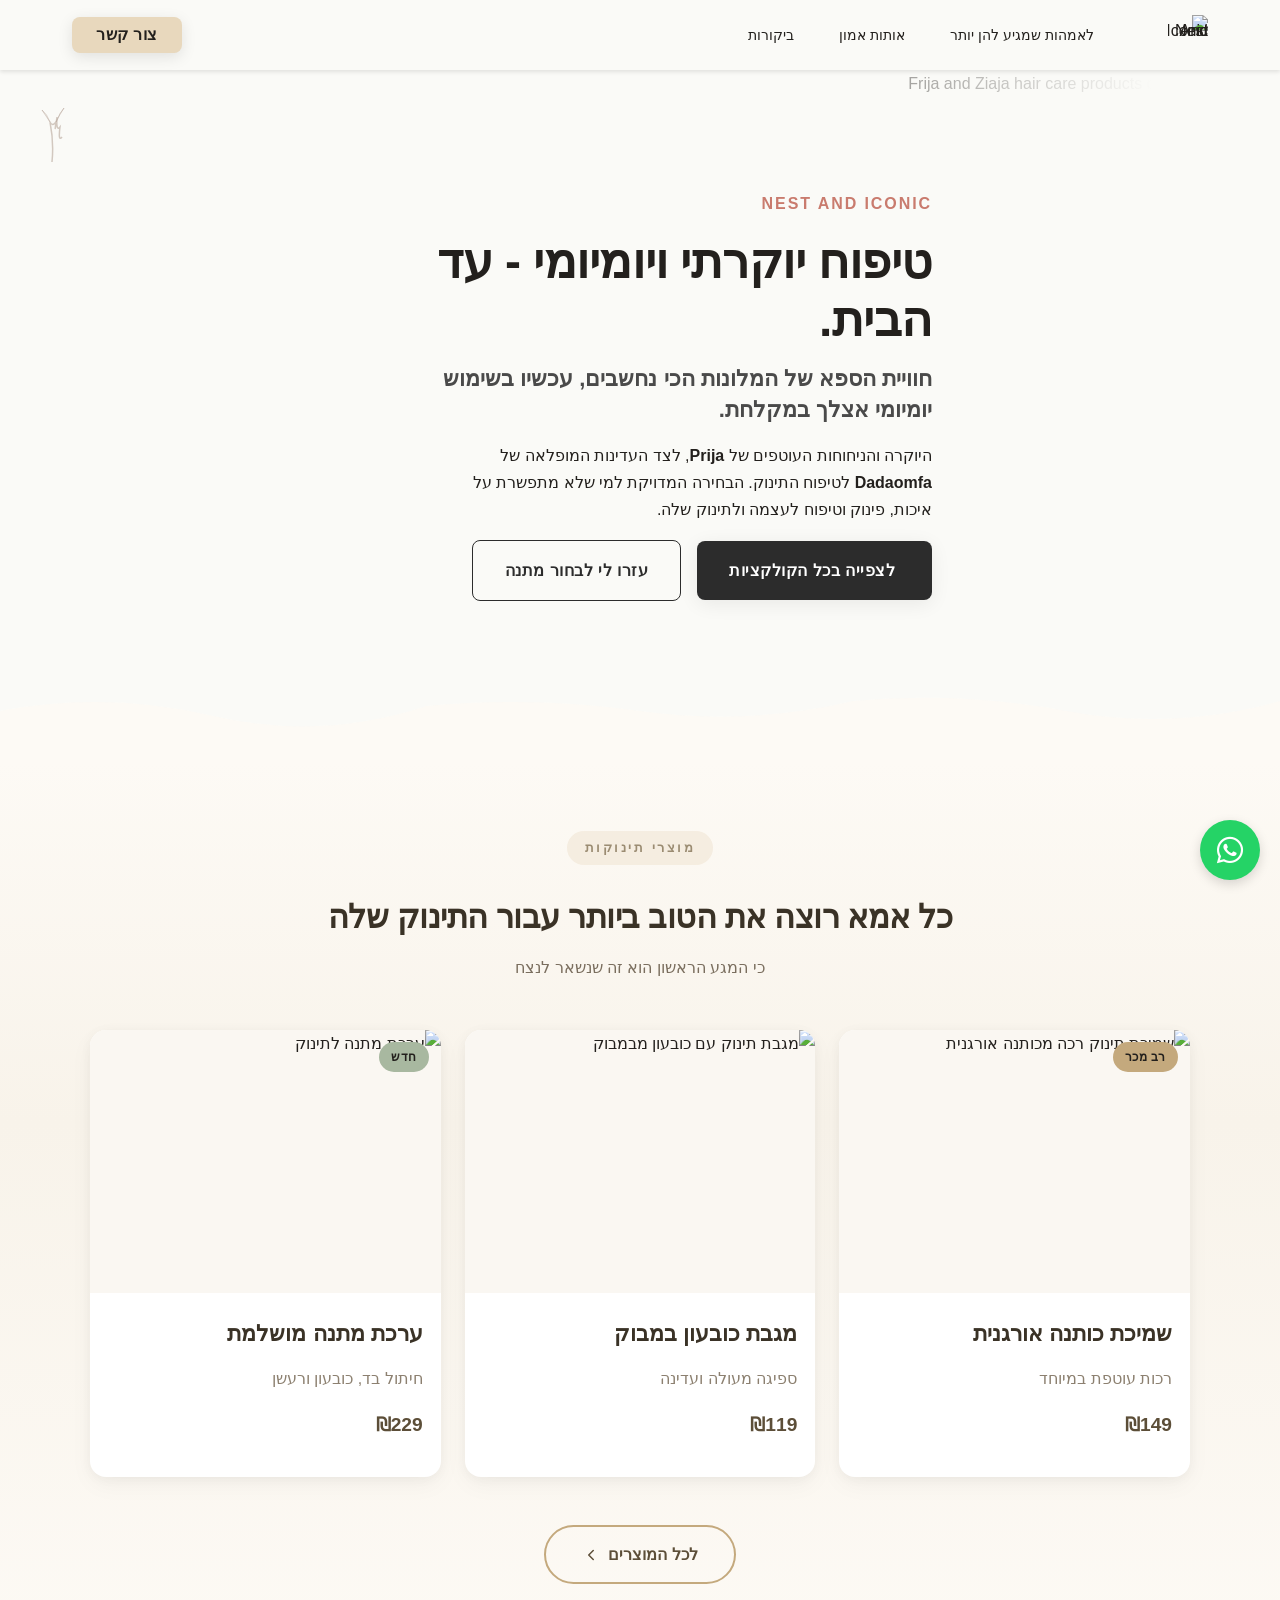
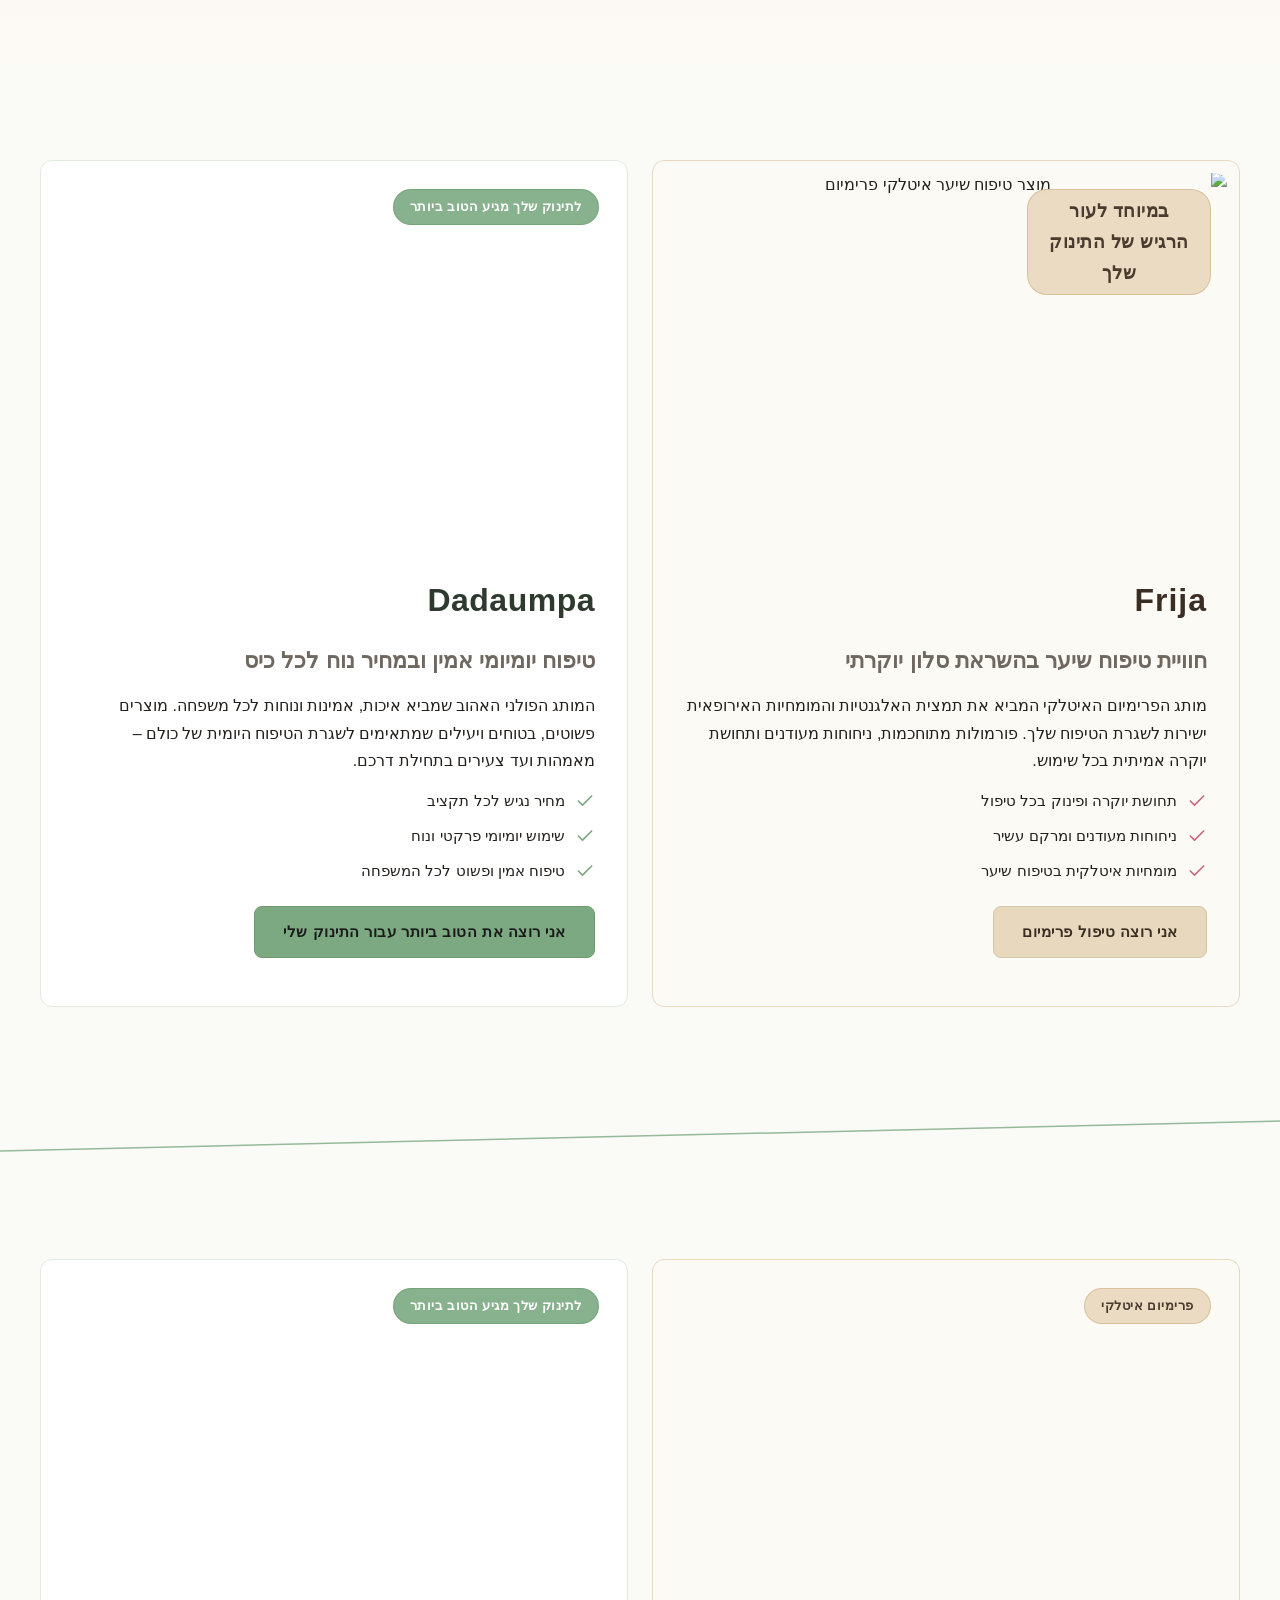
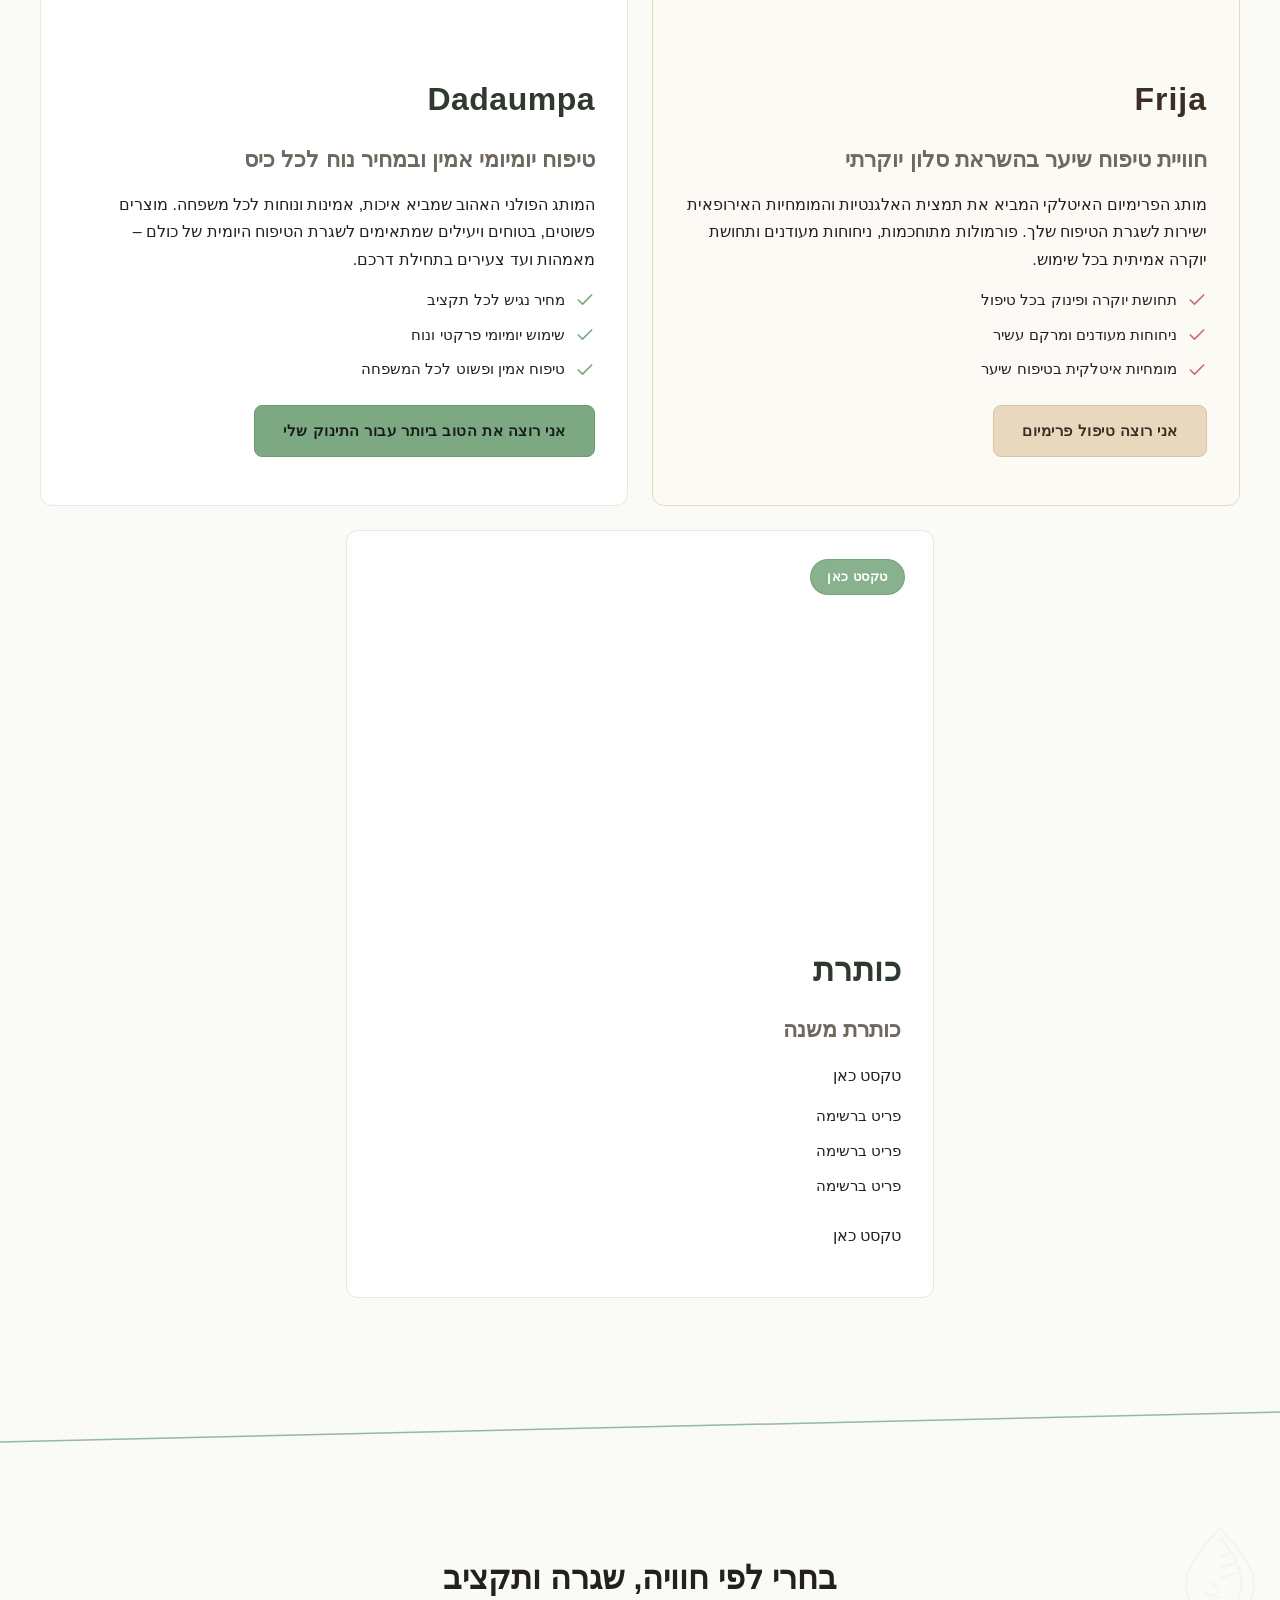
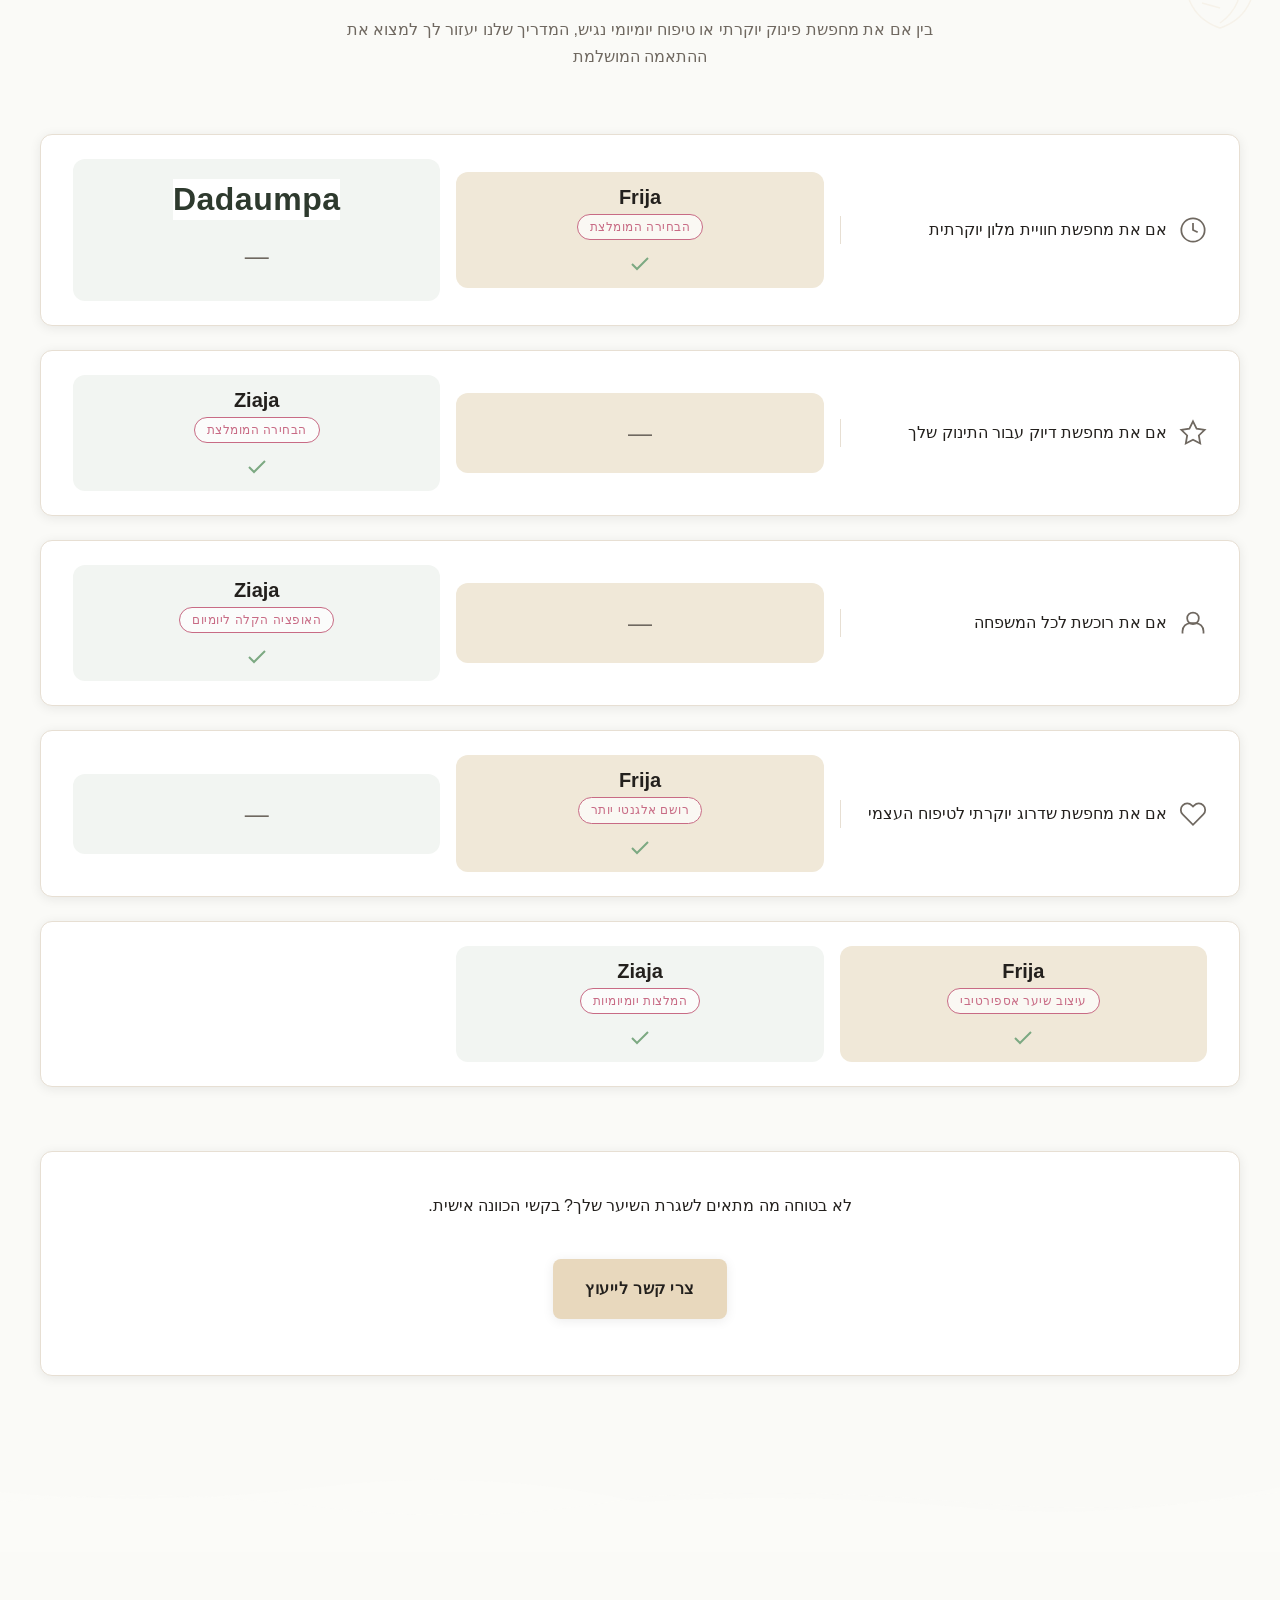
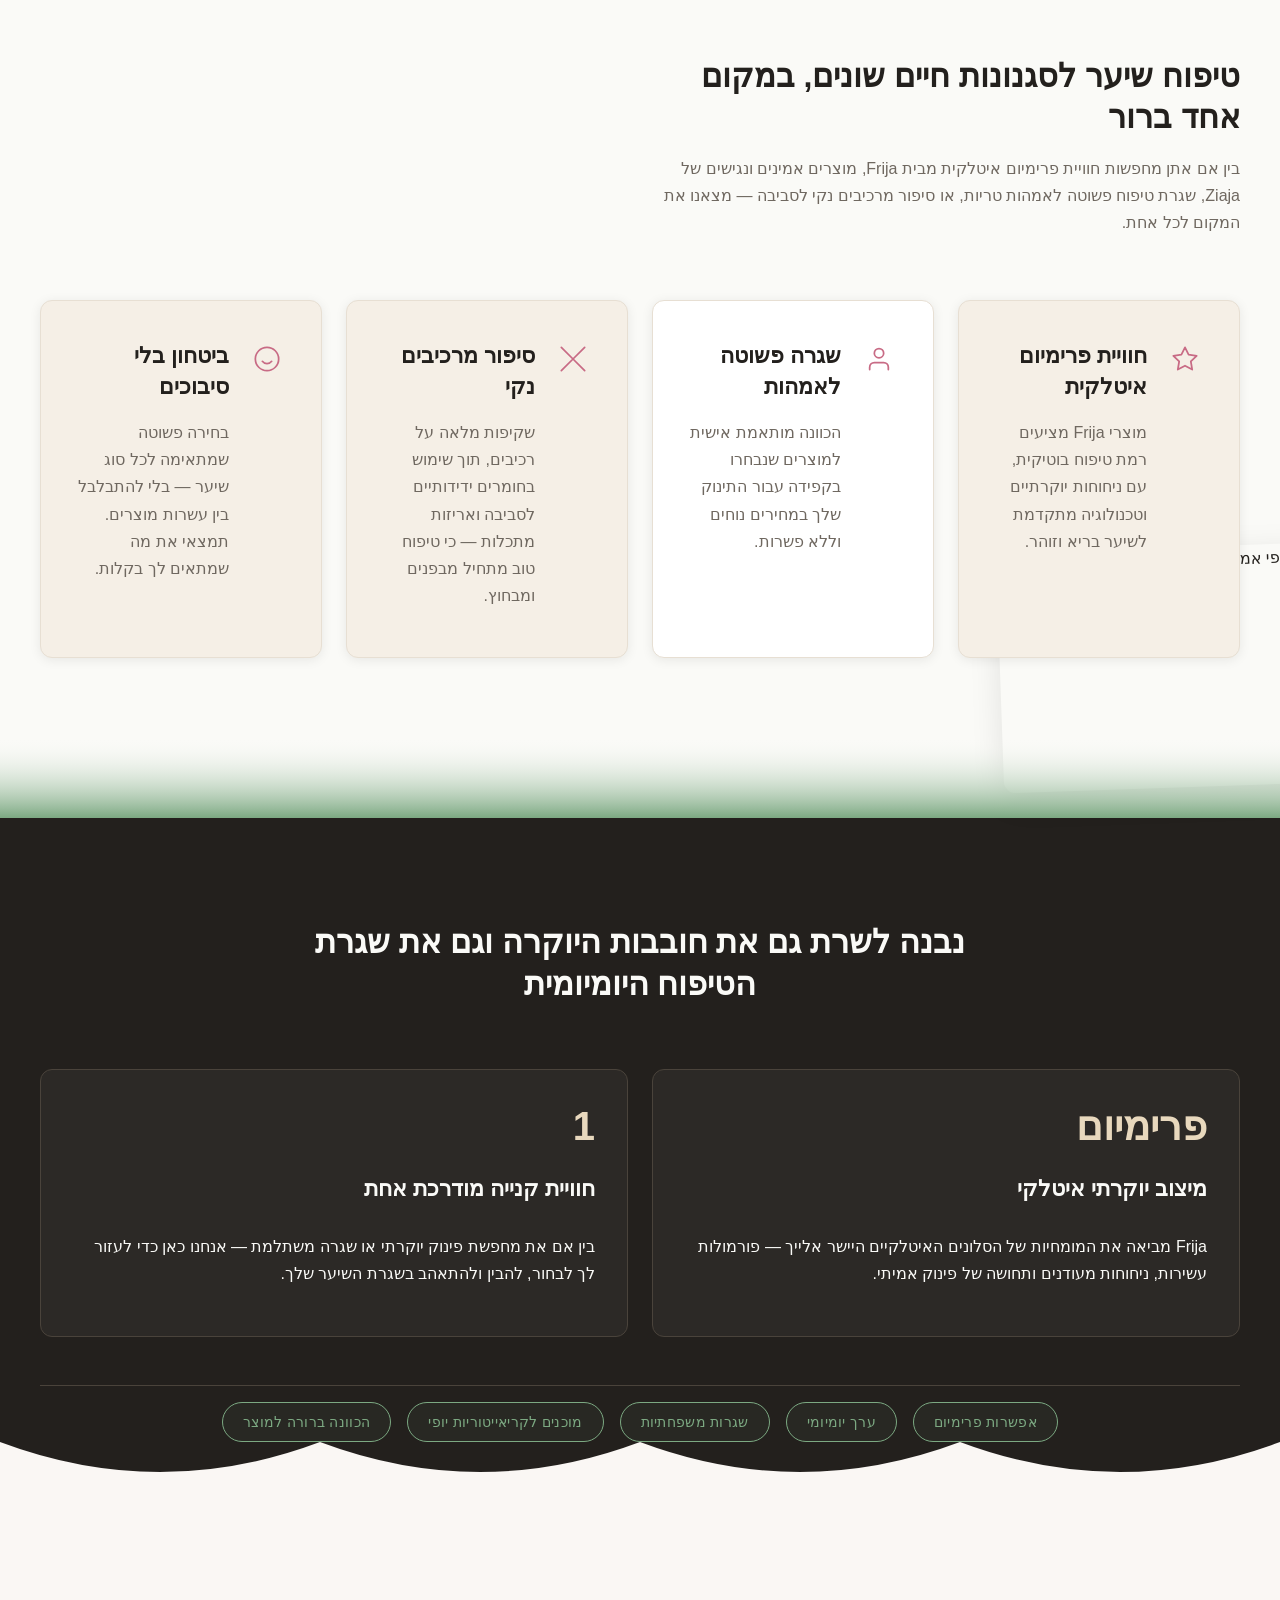
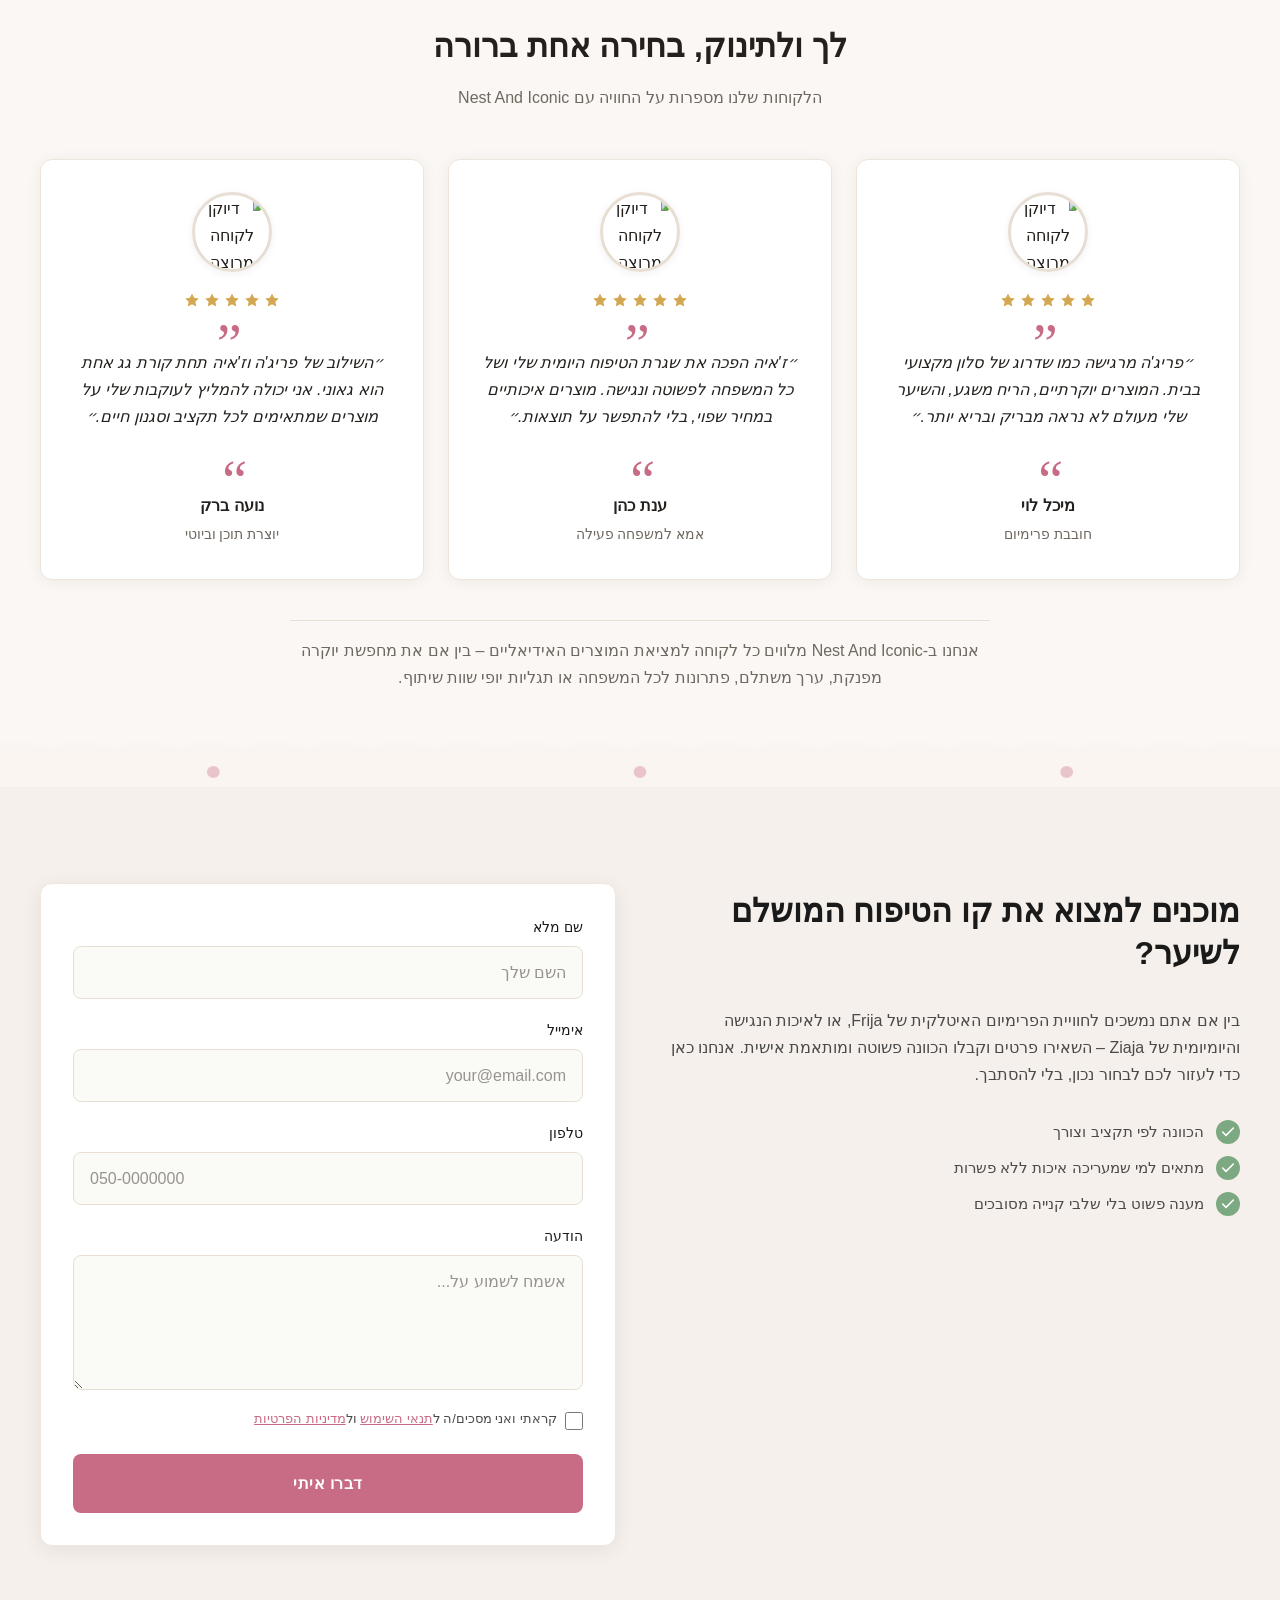
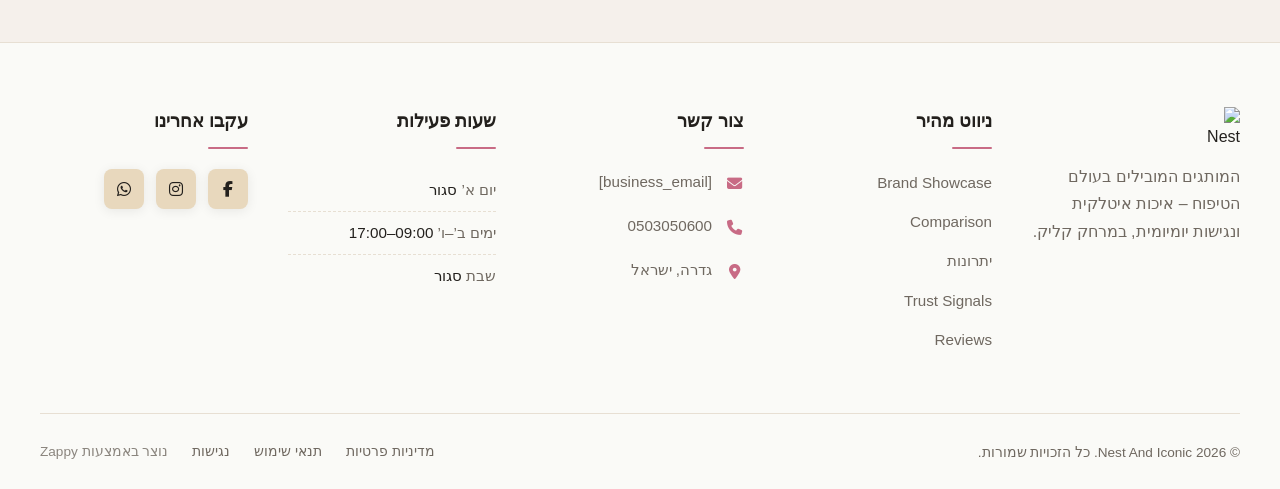
==== commit 188477ce: "Incremental sync: 1 page(s) — update_image" ====
--- a/index.html
+++ b/index.html
@@ -686,7 +686,7 @@
     <noscript><link rel="stylesheet" href="/styles.css"></noscript>
     
     <script>window.ZAPPY_WEBSITE_ID = "29273329-be31-4e87-b1aa-1c647ba8ab93"; window.ZAPPY_API_BASE = "https://api.zappy5.com";</script>
-    <link rel="preload" as="image" href="/assets/site-index-service-image-1-1784063487909-sne2xa.webp?v=1784063490166" fetchpriority="high">
+    <link rel="preload" as="image" href="/assets/site-index-hero-image-1-1784063153522-rviwnf.webp?v=1784063156249" fetchpriority="high">
 
     <style id="zappy-dropdown-submenu-styles">
       /* ========== DESKTOP DROPDOWN SUBMENU STYLES ========== */
@@ -779,10 +779,10 @@
 <a class="skip-link" href="#main">דלג לתוכן הראשי</a>
   <nav class="navbar" dir="rtl">
   <button class="mobile-toggle" id="mobileToggle" aria-label="Menu">
-    <svg style="display:block !important" class="hamburger-icon" width="24" height="24" viewBox="0 0 24 24" fill="none">
+    <svg class="hamburger-icon" width="24" height="24" viewBox="0 0 24 24" fill="none">
       <path d="M3 12h18M3 6h18M3 18h18" stroke="currentColor" stroke-width="2" stroke-linecap="round"></path>
     </svg>
-    <svg class="close-icon" width="24" height="24" viewBox="0 0 24 24" fill="none" style="display:none !important">
+    <svg class="close-icon" width="24" height="24" viewBox="0 0 24 24" fill="none" style="display: none;">
       <path d="M18 6L6 18M6 6l12 12" stroke="currentColor" stroke-width="2" stroke-linecap="round"></path>
     </svg>
   </button>
@@ -1260,30 +1260,30 @@
   
   <main id="main">
     <section data-band-index="0" id="hero" class="index-hero-section" data-layout-spec="בית-hero" data-hero-treatment="fade-bleed" style="--hero-fade-color: var(--bg-light);; position: relative; overflow: hidden;" data-hero-type="fullscreen-scrim">
-<div class="hero-video-background">
-  <div class="hero-video-overlay"></div>
+<div class="hero-video-background zappy-editable-video-bg" id="hero-video-bg-1784152489713" data-original-image-src="/assets/site-index-hero-image-1-1784063153522-rviwnf.webp?v=1784063156249" style="outline: none;">
+  <div class="hero-video-overlay" style="transition: background 0.3s; background: linear-gradient(rgba(0, 0, 0, 0.3), rgba(0, 0, 0, 0.5));"></div>
   <video class="hero-video" autoplay="" muted="" loop="" playsinline="">
     <source src="/assets/hero-video-vid_20260713_142046_953-1784152435587.mp4" type="video/mp4">
     Your browser does not support the video tag.
   </video>
-  <img loading="eager" fetchpriority="high" class="hero-video-fallback" src="/assets/site-index-service-image-1-1784063487909-sne2xa.webp?v=1784063490166" alt="Hero background" decoding="async">
+  
 </div>
 
-  <div data-zappy-zoom-wrapper="true" data-element-id="img-1783924426822-ciizbrxqp" data-element-type="image" data-zappy-zoom-wrapper-width-mode="full" style="position: absolute; top: 0px !important; left: 0px !important; width: 100%; height: 100%; max-width: none; margin-left: 0px !important; margin-right: 0px !important; z-index: 0 !important; overflow: hidden; inset: 0; max-height: none" data-zappy-zoom-clip="true" data-zappy-wrapper-margins-applied="true" data-zappy-zoom-wrapper-align="center" data-zappy-zoom-wrapper-width="360px" data-zappy-zoom-wrapper-height="853px"><img fetchpriority="high" class="hero-fade-img hero-original-image-hidden" data-hero-bg="true" data-placeholder="index-hero-image-1" data-context="An elegant bathroom vanity scene bathed in warm daylight. White marble countertop holds Frija premium Italian hair care bottles (luxurious amber glass, gold caps) on the right side and Ziaja everyday hair care products (clean white and green tubes) on the left. Soft botanical accents like eucalyptus sprigs, a plush white towel, and a subtle reflection on the marble. Clean salon-like atmosphere with shallow depth of field, shot from a slightly elevated angle." width="1200" height="600" src="/assets/site-index-hero-image-1-1784063153522-rviwnf.webp?v=1784063156249" alt="Frija and Ziaja hair care products on marble vanity" data-hero-background="true" data-element-type="image" data-element-id="img-1783924426822-ciizbrxqp" style="object-position: 50% 50%; width: 100%; height: 100%; object-fit: cover; margin: 0; position: absolute; max-width: none; max-height: none; display: none !important; inset: 0" data-zappy-zoom="1" data-zappy-original-width="360" data-zappy-original-height="852.65625" decoding="async"></div>
+  <div data-zappy-zoom-wrapper="true" data-element-id="img-1783924426822-ciizbrxqp" data-element-type="image" data-zappy-zoom-wrapper-width-mode="full" style="position: absolute !important; top: 0px !important; left: 0px !important; width: 100% !important; height: 100% !important; max-width: none !important; margin-left: 0px !important; margin-right: 0px !important; z-index: 0 !important; overflow: hidden !important;" data-zappy-zoom-clip="true" data-zappy-wrapper-margins-applied="true" data-zappy-zoom-wrapper-align="center" data-zappy-zoom-wrapper-width="360px" data-zappy-zoom-wrapper-height="853px"><img loading="eager" fetchpriority="high" class="hero-fade-img hero-original-image-hidden" data-hero-bg="true" data-placeholder="index-hero-image-1" data-context="An elegant bathroom vanity scene bathed in warm daylight. White marble countertop holds Frija premium Italian hair care bottles (luxurious amber glass, gold caps) on the right side and Ziaja everyday hair care products (clean white and green tubes) on the left. Soft botanical accents like eucalyptus sprigs, a plush white towel, and a subtle reflection on the marble. Clean salon-like atmosphere with shallow depth of field, shot from a slightly elevated angle." width="1200" height="600" src="/assets/site-index-hero-image-1-1784063153522-rviwnf.webp?v=1784063156249" alt="Frija and Ziaja hair care products on marble vanity" data-hero-background="true" data-element-type="image" data-element-id="img-1783924426822-ciizbrxqp" style="object-position: 50% 50%; width: 100% !important; height: 100% !important; object-fit: cover !important; margin: 0px !important; position: absolute !important; left: 0% !important; top: 0% !important; max-width: none !important; max-height: none !important; display: block !important;" data-zappy-zoom="1" data-zappy-original-width="360" data-zappy-original-height="852.65625" decoding="async"></div>
   
   <div class="hero-fade-content">
     <div class="hero-text-group">
-      <p class="hero-eyebrow"><b>Nest And IconIc</b></p>
-      <h1 class="display-xl">טיפוח יוקרתי ויומיומי - עד הבית.
+      <p class="hero-eyebrow" style=""><b>Nest And IconIc</b></p>
+      <h1 class="display-xl" style="">טיפוח יוקרתי ויומיומי - עד הבית.
 
 </h1>
-      <h3 class="hero-subtitle">
+      <h3 class="hero-subtitle" style="">
 חוויית הספא של המלונות הכי נחשבים, עכשיו בשימוש יומיומי אצלך במקלחת.
 
 </h3>
-      <p dir="rtl">היוקרה והניחוחות העוטפים של <b>Prija</b>, לצד העדינות המופלאה של <b>Dadaomfa</b> לטיפוח התינוק. הבחירה המדויקת למי שלא מתפשרת על איכות, פינוק וטיפוח לעצמה ולתינוק שלה.</p>
+      <p dir="rtl" style="">היוקרה והניחוחות העוטפים של <b>Prija</b>, לצד העדינות המופלאה של <b>Dadaomfa</b> לטיפוח התינוק. הבחירה המדויקת למי שלא מתפשרת על איכות, פינוק וטיפוח לעצמה ולתינוק שלה.</p>
     </div>
-    <div class="hero-cta-row">
+    <div class="hero-cta-row" style="">
       <a href="#brands" class="btn-primary" data-element-type="button" data-element-id="btn-1783924426812-75yvr0w11" data-native-element="true" style="outline: none;">&nbsp;לצפייה בכל הקולקציות</a>
       <a href="#contact" class="btn-secondary" data-element-type="button" data-element-id="btn-1783924426812-jdwpn5b51" data-native-element="true" style="outline: none;">עזרו לי לבחור מתנה</a>
     </div>
@@ -1308,14 +1308,14 @@
   <div class="baby-products-container">
     <div class="baby-products-header">
       <p><span class="baby-products-label">מוצרי תינוקות</span>
-      </p><h2 class="baby-products-title">כל אמא רוצה את הטוב ביותר עבור התינוק שלה</h2>
+      </p><h2 class="baby-products-title" style="">כל אמא רוצה את הטוב ביותר עבור התינוק שלה</h2>
       <p class="baby-products-subtitle">כי המגע הראשון הוא זה שנשאר לנצח</p>
     </div>
     
     <div class="baby-products-grid zappy-preserve-css-grid" style="display: grid; --zappy-grid-cols: repeat(3, minmax(0, 1fr)); grid-template-columns: repeat(3, minmax(0, 1fr)); align-items: stretch !important;" data-zappy-explicit-columns="true" data-original-item-width="328" data-original-gap="16px">
       <article class="baby-product-card" data-grid-item-index="0">
         <div class="baby-product-image-wrapper">
-          <img data-placeholder="baby-blanket-1" data-context="Soft organic cotton baby blanket in warm beige tone, folded elegantly on a wooden surface with soft natural light" src="/assets/image-1784063412158-15wvh9.webp" alt="שמיכת תינוק רכה מכותנה אורגנית" class="baby-product-image" data-element-type="image" data-element-id="img-1784063048162-spj8loxz1" loading="lazy" decoding="async" fetchpriority="low">
+          <img data-placeholder="baby-blanket-1" data-context="Soft organic cotton baby blanket in warm beige tone, folded elegantly on a wooden surface with soft natural light" src="/assets/image-1784063412158-15wvh9.webp" alt="שמיכת תינוק רכה מכותנה אורגנית" class="baby-product-image" data-zappy-editable-image="true" data-element-type="image" data-element-id="img-1784063048162-spj8loxz1" style="" loading="lazy" decoding="async" fetchpriority="low">
           <span class="baby-product-badge" style="color: rgb(35, 32, 29) !important;">רב מכר</span>
         </div>
         <div class="baby-product-content">
@@ -1327,7 +1327,7 @@
 
       <article class="baby-product-card" data-grid-item-index="1">
         <div class="baby-product-image-wrapper">
-          <img data-placeholder="baby-towel-1" data-context="Luxurious hooded baby towel made from bamboo fiber, soft cream color, draped over a modern nursery chair" src="/assets/image-1784063412158-15wvh9.webp" alt="מגבת תינוק עם כובעון מבמבוק" class="baby-product-image" data-element-type="image" data-element-id="img-1784063048164-owodxztkb" loading="lazy" decoding="async" fetchpriority="low">
+          <img data-placeholder="baby-towel-1" data-context="Luxurious hooded baby towel made from bamboo fiber, soft cream color, draped over a modern nursery chair" src="/assets/image-1784063412158-15wvh9.webp" alt="מגבת תינוק עם כובעון מבמבוק" class="baby-product-image" data-zappy-editable-image="true" data-element-type="image" data-element-id="img-1784063048164-owodxztkb" style="" loading="lazy" decoding="async" fetchpriority="low">
         </div>
         <div class="baby-product-content">
           <h3 class="baby-product-name">מגבת כובעון במבוק</h3>
@@ -1338,7 +1338,7 @@
 
       <article class="baby-product-card" data-grid-item-index="2">
         <div class="baby-product-image-wrapper">
-          <img data-placeholder="baby-set-1" data-context="Elegant baby gift set with muslin swaddle, matching beanie, and soft rattle toy, beautifully packaged in pastel tones" src="/assets/image-1784063412158-15wvh9.webp" alt="ערכת מתנה לתינוק" class="baby-product-image" data-element-type="image" data-element-id="img-1784063048166-3vkioywwl" loading="lazy" decoding="async" fetchpriority="low">
+          <img data-placeholder="baby-set-1" data-context="Elegant baby gift set with muslin swaddle, matching beanie, and soft rattle toy, beautifully packaged in pastel tones" src="/assets/image-1784063412158-15wvh9.webp" alt="ערכת מתנה לתינוק" class="baby-product-image" data-zappy-editable-image="true" data-element-type="image" data-element-id="img-1784063048166-3vkioywwl" style="" loading="lazy" decoding="async" fetchpriority="low">
           <span class="baby-product-badge baby-product-badge--new" style="color: rgb(35, 32, 29) !important;">חדש</span>
         </div>
         <div class="baby-product-content">
@@ -1377,10 +1377,10 @@
         <div class="index-brand-showcase-card__frame">
           <div class="index-brand-showcase-card__image-wrapper" style="margin-top: -20px !important; height: auto !important; min-height: 0px !important; max-height: none !important; text-align: center; max-width: calc(100% + 40px); width: calc(100% + 40px); margin-left: -20px; margin-right: -20px;" data-zappy-mobile-bleed="1">
             <a data-zappy-click-action="link" href="/" style="text-decoration: none; color: inherit; display: contents;"><div data-zappy-zoom-wrapper="true" data-element-id="img-1783850268013-4rjcu3853" data-element-type="image" data-zappy-zoom-wrapper-width="326px" data-zappy-zoom-wrapper-height="217px" data-zappy-zoom-wrapper-width-mode="card-slot" data-zappy-zoom-wrapper-align="center" style="position: relative !important; overflow: hidden !important; width: 100% !important; max-width: 100% !important; margin-left: auto !important; margin-right: auto !important; height: 217px !important; display: block !important; max-height: none !important; padding-bottom: 0px !important; cursor: pointer; min-height: 0px !important;" data-zappy-card-slot-fill="1" data-zappy-zoom-clip="true" data-zappy-wrapper-margins-applied="true" data-zappy-click-action="link"><img decoding="async" data-placeholder="index-brand-showcase-image-1" data-context="Luxurious Italian hair care product bottle on a marble surface with soft champagne lighting, elegant and sophisticated beauty photography" width="600" height="400" src="/assets/nest-and-iconic-beauty-personal-care-service-1784062670759-xroopf.webp?v=1784062673190" alt="מוצר טיפוח שיער איטלקי פרימיום" class="index-brand-showcase-card__image" data-element-type="image" data-element-id="img-1783850268013-4rjcu3853" style="object-position: 52% 16% !important; display: block !important; object-fit: fill !important; margin: 0px !important; left: 0% !important; top: -1.146% !important; width: 100% !important; height: 107.162% !important; max-width: none !important; max-height: none !important; position: absolute !important;" data-zappy-zoom="0.8" data-zappy-original-width="326" data-zappy-original-height="217.33334350585938" data-zappy-object-position="52% 16%" data-zappy-click-action="link"></div></a>
-            <div class="index-brand-showcase-card__badge index-brand-showcase-card__badge--frija"><ol style="box-sizing: border-box !important; width: auto !important; max-width: 150px !important;" data-zappy-text-width="custom"><li></li><li><span style="font-size: clamp(14px, 4vw, 18px);">במיוחד לעור הרגיש של התינוק שלך</span></li></ol></div>
+            <div class="index-brand-showcase-card__badge index-brand-showcase-card__badge--frija" style=""><ol style="box-sizing: border-box !important; width: auto !important; max-width: 150px !important;" data-zappy-text-width="custom"><li></li><li><span style="font-size: clamp(14px, 4vw, 18px);">במיוחד לעור הרגיש של התינוק שלך</span></li></ol></div>
           </div>
           <div class="index-brand-showcase-card__content">
-            <h2 class="index-brand-showcase-card__brand-name index-brand-showcase-card__brand-name--frija">Frija</h2>
+            <h2 class="index-brand-showcase-card__brand-name index-brand-showcase-card__brand-name--frija" style="">Frija</h2>
             <h3 class="index-brand-showcase-card__tagline">חוויית טיפוח שיער בהשראת סלון יוקרתי</h3>
             <p class="index-brand-showcase-card__description">מותג הפרימיום האיטלקי המביא את תמצית האלגנטיות והמומחיות האירופאית ישירות לשגרת הטיפוח שלך. פורמולות מתוחכמות, ניחוחות מעודנים ותחושת יוקרה אמיתית בכל שימוש.</p>
             <ul class="index-brand-showcase-card__benefits">
@@ -1414,11 +1414,11 @@
         <div class="index-brand-showcase-card__frame">
           <div class="index-brand-showcase-card__image-wrapper" style="margin-left: -20px !important; margin-right: -20px !important; margin-top: -20px !important; width: calc(100% + 40px) !important; max-width: calc(100% + 40px) !important; height: auto !important; min-height: 0px !important; max-height: none !important;" data-zappy-mobile-bleed="1">
             
-            <div class="index-brand-showcase-card__badge index-brand-showcase-card__badge--ziaja">לתינוק שלך מגיע הטוב ביותר</div>
+            <div class="index-brand-showcase-card__badge index-brand-showcase-card__badge--ziaja" style="">לתינוק שלך מגיע הטוב ביותר</div>
           </div>
           <div class="index-brand-showcase-card__content">
-            <h2 class="index-brand-showcase-card__brand-name index-brand-showcase-card__brand-name--ziaja">Dadaumpa</h2>
-            <h3 class="index-brand-showcase-card__tagline">טיפוח יומיומי אמין ובמחיר נוח לכל כיס</h3>
+            <h2 class="index-brand-showcase-card__brand-name index-brand-showcase-card__brand-name--ziaja" style="">Dadaumpa</h2>
+            <h3 class="index-brand-showcase-card__tagline" style="">טיפוח יומיומי אמין ובמחיר נוח לכל כיס</h3>
             <p class="index-brand-showcase-card__description">המותג הפולני האהוב שמביא איכות, אמינות ונוחות לכל משפחה. מוצרים פשוטים, בטוחים ויעילים שמתאימים לשגרת הטיפוח היומית של כולם – מאמהות ועד צעירים בתחילת דרכם.</p>
             <ul class="index-brand-showcase-card__benefits">
               <li class="index-brand-showcase-card__benefit">
@@ -1471,10 +1471,10 @@
         <div class="index-brand-showcase-card__frame">
           <div class="index-brand-showcase-card__image-wrapper" style="margin-left: -20px !important; margin-right: -20px !important; margin-top: -20px !important; width: calc(100% + 40px) !important; max-width: calc(100% + 40px) !important; height: auto !important; min-height: 0px !important; max-height: none !important;" data-zappy-mobile-bleed="1">
             <div data-zappy-zoom-wrapper="true" data-element-id="img-1783850268013-4rjcu3853" data-element-type="image" data-zappy-zoom-wrapper-width="326px" data-zappy-zoom-wrapper-height="217px" data-zappy-zoom-wrapper-width-mode="card-slot" data-zappy-zoom-wrapper-align="center" style="position: relative !important; overflow: hidden !important; width: 100% !important; max-width: 100% !important; margin-left: auto !important; margin-right: auto !important; height: 217px !important; display: block !important; max-height: none !important; padding-bottom: 0px !important; min-height: 0px !important;" data-zappy-card-slot-fill="1" data-zappy-zoom-clip="true" data-zappy-wrapper-margins-applied="true"><img decoding="async" data-placeholder="index-brand-showcase-image-1" data-context="Luxurious Italian hair care product bottle on a marble surface with soft champagne lighting, elegant and sophisticated beauty photography" width="600" height="400" src="/assets/site-index-brand-showcase-image-1-1784055445457-bqnqms.webp?v=1784055447667" alt="מוצר טיפוח שיער איטלקי פרימיום" class="index-brand-showcase-card__image" data-element-type="image" data-element-id="img-1784055076711-7ypbodq3v" style="display: block !important; object-position: 83% 32% !important; object-fit: cover !important; margin: 0px !important; left: -16.6% !important; top: -10.984% !important; width: 120% !important; height: 134.325% !important; max-width: none !important; max-height: none !important; position: absolute !important;" data-zappy-zoom="1.2" data-zappy-original-width="326" data-zappy-original-height="217.33334350585938" data-zappy-object-position="83% 32%"></div>
-            <div class="index-brand-showcase-card__badge index-brand-showcase-card__badge--frija">פרימיום איטלקי</div>
+            <div class="index-brand-showcase-card__badge index-brand-showcase-card__badge--frija" style="">פרימיום איטלקי</div>
           </div>
           <div class="index-brand-showcase-card__content">
-            <h2 class="index-brand-showcase-card__brand-name index-brand-showcase-card__brand-name--frija">Frija</h2>
+            <h2 class="index-brand-showcase-card__brand-name index-brand-showcase-card__brand-name--frija" style="">Frija</h2>
             <h3 class="index-brand-showcase-card__tagline">חוויית טיפוח שיער בהשראת סלון יוקרתי</h3>
             <p class="index-brand-showcase-card__description">מותג הפרימיום האיטלקי המביא את תמצית האלגנטיות והמומחיות האירופאית ישירות לשגרת הטיפוח שלך. פורמולות מתוחכמות, ניחוחות מעודנים ותחושת יוקרה אמיתית בכל שימוש.</p>
             <ul class="index-brand-showcase-card__benefits">
@@ -1508,11 +1508,11 @@
         <div class="index-brand-showcase-card__frame">
           <div class="index-brand-showcase-card__image-wrapper" style="margin-left: -20px !important; margin-right: -20px !important; margin-top: -20px !important; width: calc(100% + 40px) !important; max-width: calc(100% + 40px) !important; height: auto !important; min-height: 0px !important; max-height: none !important;" data-zappy-mobile-bleed="1">
             
-            <div class="index-brand-showcase-card__badge index-brand-showcase-card__badge--ziaja">לתינוק שלך מגיע הטוב ביותר</div>
+            <div class="index-brand-showcase-card__badge index-brand-showcase-card__badge--ziaja" style="">לתינוק שלך מגיע הטוב ביותר</div>
           </div>
           <div class="index-brand-showcase-card__content">
-            <h2 class="index-brand-showcase-card__brand-name index-brand-showcase-card__brand-name--ziaja">Dadaumpa</h2>
-            <h3 class="index-brand-showcase-card__tagline">טיפוח יומיומי אמין ובמחיר נוח לכל כיס</h3>
+            <h2 class="index-brand-showcase-card__brand-name index-brand-showcase-card__brand-name--ziaja" style="">Dadaumpa</h2>
+            <h3 class="index-brand-showcase-card__tagline" style="">טיפוח יומיומי אמין ובמחיר נוח לכל כיס</h3>
             <p class="index-brand-showcase-card__description">המותג הפולני האהוב שמביא איכות, אמינות ונוחות לכל משפחה. מוצרים פשוטים, בטוחים ויעילים שמתאימים לשגרת הטיפוח היומית של כולם – מאמהות ועד צעירים בתחילת דרכם.</p>
             <ul class="index-brand-showcase-card__benefits">
               <li class="index-brand-showcase-card__benefit">
@@ -1542,18 +1542,18 @@
         <div class="index-brand-showcase-card__frame">
           <div class="index-brand-showcase-card__image-wrapper" style="margin-left: -20px !important; margin-right: -20px !important; margin-top: -20px !important; width: calc(100% + 40px) !important; max-width: calc(100% + 40px) !important; height: auto !important; min-height: 0px !important; max-height: none !important;" data-zappy-mobile-bleed="1">
             
-            <div class="index-brand-showcase-card__badge index-brand-showcase-card__badge--ziaja">טקסט כאן</div>
+            <div class="index-brand-showcase-card__badge index-brand-showcase-card__badge--ziaja" style="cursor: text;">טקסט כאן</div>
           </div>
           <div class="index-brand-showcase-card__content">
-            <h2 class="index-brand-showcase-card__brand-name index-brand-showcase-card__brand-name--ziaja">כותרת</h2>
-            <h3 class="index-brand-showcase-card__tagline">כותרת משנה</h3>
-            <p class="index-brand-showcase-card__description">טקסט כאן</p>
+            <h2 class="index-brand-showcase-card__brand-name index-brand-showcase-card__brand-name--ziaja" style="cursor: text;">כותרת</h2>
+            <h3 class="index-brand-showcase-card__tagline" style="cursor: text;">כותרת משנה</h3>
+            <p class="index-brand-showcase-card__description" style="cursor: text;">טקסט כאן</p>
             <ul class="index-brand-showcase-card__benefits">
-              <li class="index-brand-showcase-card__benefit">פריט ברשימה</li>
-              <li class="index-brand-showcase-card__benefit">פריט ברשימה</li>
-              <li class="index-brand-showcase-card__benefit">פריט ברשימה</li>
+              <li class="index-brand-showcase-card__benefit" style="cursor: text;">פריט ברשימה</li>
+              <li class="index-brand-showcase-card__benefit" style="cursor: text;">פריט ברשימה</li>
+              <li class="index-brand-showcase-card__benefit" style="cursor: text;">פריט ברשימה</li>
             </ul>
-            <p>טקסט כאן</p></div>
+            <p style="cursor: text;">טקסט כאן</p></div>
         </div>
         <!-- Decorative Ziaja Leaf Cluster -->
         <div class="index-brand-showcase-card__decoration index-brand-showcase-card__decoration--ziaja" aria-hidden="true">
@@ -1586,7 +1586,7 @@
     <div class="index-comparison-section__container" id="zappy-section-5">
         <div class="index-comparison-section__intro" id="zappy-section-6">
             <h2 class="index-comparison-section__title">בחרי לפי חוויה, שגרה ותקציב</h2>
-            <p class="index-comparison-section__subtitle">בין אם את מחפשת פינוק יוקרתי או טיפוח יומיומי נגיש, המדריך שלנו יעזור לך למצוא את ההתאמה המושלמת</p>
+            <p class="index-comparison-section__subtitle" style="">בין אם את מחפשת פינוק יוקרתי או טיפוח יומיומי נגיש, המדריך שלנו יעזור לך למצוא את ההתאמה המושלמת</p>
         </div>
 
         <div class="index-comparison-section__table" id="zappy-section-7">
@@ -1594,7 +1594,7 @@
             <article class="index-comparison-section__row" data-row="1" id="zappy-section-8">
                 <div class="index-comparison-section__need" id="zappy-section-9">
                     <svg class="index-comparison-section__need-icon" data-element-type="icon" data-icon-type="svg" viewBox="0 0 24 24" fill="none" stroke="currentColor" stroke-width="1.5" xmlns="http://www.w3.org/2000/svg"><circle cx="12" cy="12" r="10"></circle><path d="M12 6v6l4 2"></path></svg>
-                    <span>אם את מחפשת חוויית מלון יוקרתית</span>
+                    <span style="">אם את מחפשת חוויית מלון יוקרתית</span>
                 </div>
                 <div class="index-comparison-section__brand index-comparison-section__brand--frija" id="zappy-section-10">
                     <div class="index-comparison-section__brand-header" id="zappy-section-11">
@@ -1605,7 +1605,7 @@
                 </div>
                 <div class="index-comparison-section__brand index-comparison-section__brand--ziaja" id="zappy-section-12">
                     <div class="index-comparison-section__brand-header" id="zappy-section-13">
-                        <span class="index-comparison-section__brand-name"><h2 class="index-brand-showcase-card__brand-name index-brand-showcase-card__brand-name--ziaja" style="text-align: right; background-color: rgb(255, 255, 255); outline-offset: 2px !important;">Dadaumpa</h2></span>
+                        <span class="index-comparison-section__brand-name" style=""><h2 class="index-brand-showcase-card__brand-name index-brand-showcase-card__brand-name--ziaja" style="text-align: right; background-color: rgb(255, 255, 255); outline-offset: 2px !important;">Dadaumpa</h2></span>
                     </div>
                     <p><span class="index-comparison-section__dash">—</span>
                 </p></div>
@@ -1613,16 +1613,16 @@
 
             <!-- Row 2 -->
             <article class="index-comparison-section__row" data-row="2" id="zappy-section-14">
-                <div class="index-comparison-section__need" id="zappy-section-15">
+                <div class="index-comparison-section__need" id="zappy-section-15" style="">
                     <svg class="index-comparison-section__need-icon" data-element-type="icon" data-icon-type="svg" viewBox="0 0 24 24" fill="none" stroke="currentColor" stroke-width="1.5" xmlns="http://www.w3.org/2000/svg" style="cursor: pointer;"><path d="M12 2L15.09 8.26L22 9.27L17 14.14L18.18 21.02L12 17.77L5.82 21.02L7 14.14L2 9.27L8.91 8.26L12 2Z"></path></svg>
                     <span>אם את מחפשת דיוק עבור התינוק שלך</span>
                 </div>
-                <div class="index-comparison-section__brand index-comparison-section__brand--frija" id="zappy-section-16">
+                <div class="index-comparison-section__brand index-comparison-section__brand--frija" id="zappy-section-16" style="">
                     <span class="index-comparison-section__dash">—</span>
                 </div>
                 <div class="index-comparison-section__brand index-comparison-section__brand--ziaja" id="zappy-section-17">
-                    <div class="index-comparison-section__brand-header" id="zappy-section-18">
-                        <span class="index-comparison-section__brand-name">Ziaja</span>
+                    <div class="index-comparison-section__brand-header" id="zappy-section-18" style="">
+                        <span class="index-comparison-section__brand-name" style="">Ziaja</span>
                         <span class="index-comparison-section__brand-label">הבחירה המומלצת</span>
                     </div>
                     <svg class="index-comparison-section__check" data-element-type="icon" data-icon-type="svg" viewBox="0 0 24 24" fill="none" stroke="currentColor" stroke-width="2" xmlns="http://www.w3.org/2000/svg"><path d="M20 6L9 17l-5-5"></path></svg>
@@ -1660,7 +1660,7 @@
                     </div>
                     <svg class="index-comparison-section__check" data-element-type="icon" data-icon-type="svg" viewBox="0 0 24 24" fill="none" stroke="currentColor" stroke-width="2" xmlns="http://www.w3.org/2000/svg"><path d="M20 6L9 17l-5-5"></path></svg>
                 </div>
-                <div class="index-comparison-section__brand index-comparison-section__brand--ziaja" id="zappy-section-28">
+                <div class="index-comparison-section__brand index-comparison-section__brand--ziaja" style="" id="zappy-section-28">
                     <span class="index-comparison-section__dash">—</span>
                 </div>
             </article>
@@ -1671,13 +1671,13 @@
                 <div class="index-comparison-section__brand index-comparison-section__brand--frija" id="zappy-section-31">
                     <div class="index-comparison-section__brand-header" id="zappy-section-32">
                         <span class="index-comparison-section__brand-name">Frija</span>
-                        <span class="index-comparison-section__brand-label">עיצוב שיער אספירטיבי</span>
+                        <span class="index-comparison-section__brand-label" style="">עיצוב שיער אספירטיבי</span>
                     </div>
                     <svg class="index-comparison-section__check" data-element-type="icon" data-icon-type="svg" viewBox="0 0 24 24" fill="none" stroke="currentColor" stroke-width="2" xmlns="http://www.w3.org/2000/svg"><path d="M20 6L9 17l-5-5"></path></svg>
                 </div>
                 <div class="index-comparison-section__brand index-comparison-section__brand--ziaja" id="zappy-section-33">
                     <div class="index-comparison-section__brand-header" id="zappy-section-34">
-                        <span class="index-comparison-section__brand-name">Ziaja</span>
+                        <span class="index-comparison-section__brand-name" style="">Ziaja</span>
                         <span class="index-comparison-section__brand-label">המלצות יומיומיות</span>
                     </div>
                     <svg class="index-comparison-section__check" data-element-type="icon" data-icon-type="svg" viewBox="0 0 24 24" fill="none" stroke="currentColor" stroke-width="2" xmlns="http://www.w3.org/2000/svg"><path d="M20 6L9 17l-5-5"></path></svg>
@@ -1740,8 +1740,8 @@
           <svg data-element-type="icon" data-icon-type="svg" viewBox="0 0 24 24" fill="none" stroke="currentColor" stroke-width="1.5" stroke-linecap="round" stroke-linejoin="round" xmlns="http://www.w3.org/2000/svg"><path d="M20 21V19C20 16.7909 18.2091 15 16 15H8C5.79086 15 4 16.7909 4 19V21"></path><path d="M12 11C14.2091 11 16 9.20914 16 7C16 4.79086 14.2091 3 12 3C9.79086 3 8 4.79086 8 7C8 9.20914 9.79086 11 12 11Z"></path></svg>
         </div>
         <div class="tile-content">
-          <h3>שגרה פשוטה לאמהות</h3>
-          <p>הכוונה מותאמת אישית למוצרים שנבחרו בקפידה עבור התינוק שלך במחירים נוחים וללא פשרות.</p>
+          <h3 style="">שגרה פשוטה לאמהות</h3>
+          <p style="">הכוונה מותאמת אישית למוצרים שנבחרו בקפידה עבור התינוק שלך במחירים נוחים וללא פשרות.</p>
         </div>
       </div>
 
@@ -1774,7 +1774,7 @@
 
   <!-- Decorative Lifestyle Image Tile (Peeking from bottom-left corner) -->
   <div class="index-benefits-decorative-image">
-    <img data-placeholder="index-benefits-image-1" data-context="Bright bathroom shelves with soft white towels, Frija and Ziaja product bottles arranged elegantly, natural daylight streaming in, clean and airy beauty aesthetic" width="600" height="400" src="/assets/site-index-benefits-image-1.webp" alt="מדפי אמבטיה מוארים עם מוצרי טיפוח" loading="lazy" data-element-type="image" data-element-id="img-1784053977526-qcrzgmltc" decoding="async" fetchpriority="low">
+    <img data-placeholder="index-benefits-image-1" data-context="Bright bathroom shelves with soft white towels, Frija and Ziaja product bottles arranged elegantly, natural daylight streaming in, clean and airy beauty aesthetic" width="600" height="400" src="/assets/site-index-benefits-image-1.webp" alt="מדפי אמבטיה מוארים עם מוצרי טיפוח" loading="lazy" data-element-type="image" data-element-id="img-1784053977526-qcrzgmltc" style="" decoding="async" fetchpriority="low">
   </div>
 
   <!-- Bottom Divider: Botanical Green Gradient Fade -->
@@ -1845,7 +1845,7 @@
   <div class="reviews-container">
     <!-- Section Header -->
     <div class="reviews-header">
-      <h2 class="reviews-title">לך ולתינוק, בחירה אחת ברורה</h2>
+      <h2 class="reviews-title" style="">לך ולתינוק, בחירה אחת ברורה</h2>
       <p class="reviews-subtitle">הלקוחות שלנו מספרות על החוויה עם Nest And Iconic</p>
     </div>
 
@@ -1856,7 +1856,7 @@
       <article class="review-card" id="zappy-section-42" data-grid-item-index="0">
         <div class="review-card-inner">
           <div class="review-portrait-wrapper">
-            <img loading="lazy" decoding="async" data-placeholder="index-reviews-image-1" data-context="Portrait of a sophisticated woman in her 30s with glossy, well-styled hair, warm daylight, soft beige tones, beauty and personal care context" width="80" height="80" src="/assets/site-index-reviews-image-1.webp" alt="דיוקן לקוחה מרוצה" class="review-portrait" data-element-type="image" data-element-id="img-1784053977528-038irhqxg" fetchpriority="low">
+            <img loading="lazy" decoding="async" data-placeholder="index-reviews-image-1" data-context="Portrait of a sophisticated woman in her 30s with glossy, well-styled hair, warm daylight, soft beige tones, beauty and personal care context" width="80" height="80" src="/assets/site-index-reviews-image-1.webp" alt="דיוקן לקוחה מרוצה" class="review-portrait" data-element-type="image" data-element-id="img-1784053977528-038irhqxg" style="" fetchpriority="low">
           </div>
           <div class="review-content">
             <div class="review-stars" aria-label="5 מתוך 5 כוכבים">
@@ -1881,7 +1881,7 @@
       <article class="review-card" id="zappy-section-43" data-grid-item-index="1">
         <div class="review-card-inner">
           <div class="review-portrait-wrapper">
-            <img loading="lazy" decoding="async" data-placeholder="index-reviews-image-2" data-context="Portrait of a warm, smiling mother in her 40s with natural, healthy hair, soft daylight, approachable and genuine expression, beauty and personal care context" width="80" height="80" src="/assets/site-index-reviews-image-2.webp" alt="דיוקן לקוחה מרוצה" class="review-portrait" data-element-type="image" data-element-id="img-1784053977530-rmeyny8ez" fetchpriority="low">
+            <img loading="lazy" decoding="async" data-placeholder="index-reviews-image-2" data-context="Portrait of a warm, smiling mother in her 40s with natural, healthy hair, soft daylight, approachable and genuine expression, beauty and personal care context" width="80" height="80" src="/assets/site-index-reviews-image-2.webp" alt="דיוקן לקוחה מרוצה" class="review-portrait" data-element-type="image" data-element-id="img-1784053977530-rmeyny8ez" style="" fetchpriority="low">
           </div>
           <div class="review-content">
             <div class="review-stars" aria-label="5 מתוך 5 כוכבים">
@@ -1906,7 +1906,7 @@
       <article class="review-card" id="zappy-section-44" data-grid-item-index="2">
         <div class="review-card-inner">
           <div class="review-portrait-wrapper">
-            <img loading="lazy" decoding="async" data-placeholder="index-reviews-image-3" data-context="Portrait of a stylish beauty influencer in her late 20s with trendy, vibrant hair, warm daylight, confident and creative expression, beauty and personal care context" width="80" height="80" src="/assets/site-index-reviews-image-3.webp" alt="דיוקן לקוחה מרוצה" class="review-portrait" data-element-type="image" data-element-id="img-1784053977532-z5xppcuh8" fetchpriority="low">
+            <img loading="lazy" decoding="async" data-placeholder="index-reviews-image-3" data-context="Portrait of a stylish beauty influencer in her late 20s with trendy, vibrant hair, warm daylight, confident and creative expression, beauty and personal care context" width="80" height="80" src="/assets/site-index-reviews-image-3.webp" alt="דיוקן לקוחה מרוצה" class="review-portrait" data-element-type="image" data-element-id="img-1784053977532-z5xppcuh8" style="" fetchpriority="low">
           </div>
           <div class="review-content">
             <div class="review-stars" aria-label="5 מתוך 5 כוכבים">
@@ -1956,7 +1956,7 @@
                 <h2 class="index-contact-section__heading">מוכנים למצוא את קו הטיפוח המושלם לשיער?</h2>
                 <p class="index-contact-section__description">בין אם אתם נמשכים לחוויית הפרימיום האיטלקית של Frija, או לאיכות הנגישה והיומיומית של Ziaja – השאירו פרטים וקבלו הכוונה פשוטה ומותאמת אישית. אנחנו כאן כדי לעזור לכם לבחור נכון, בלי להסתבך.</p>
                 
-                <ul class="index-contact-section__reassurance"><li class="index-contact-section__reassurance-item">
+                <ul class="index-contact-section__reassurance" style=""><li class="index-contact-section__reassurance-item">
                         <span class="index-contact-section__reassurance-icon" aria-hidden="true">
                             <svg data-element-type="icon" data-icon-type="svg" width="20" height="20" viewBox="0 0 20 20" fill="none" xmlns="http://www.w3.org/2000/svg" style="cursor: pointer;">
                                 <path d="M16.6667 5L7.5 14.1667L3.33333 10" stroke="currentColor" stroke-width="2" stroke-linecap="round" stroke-linejoin="round"></path>
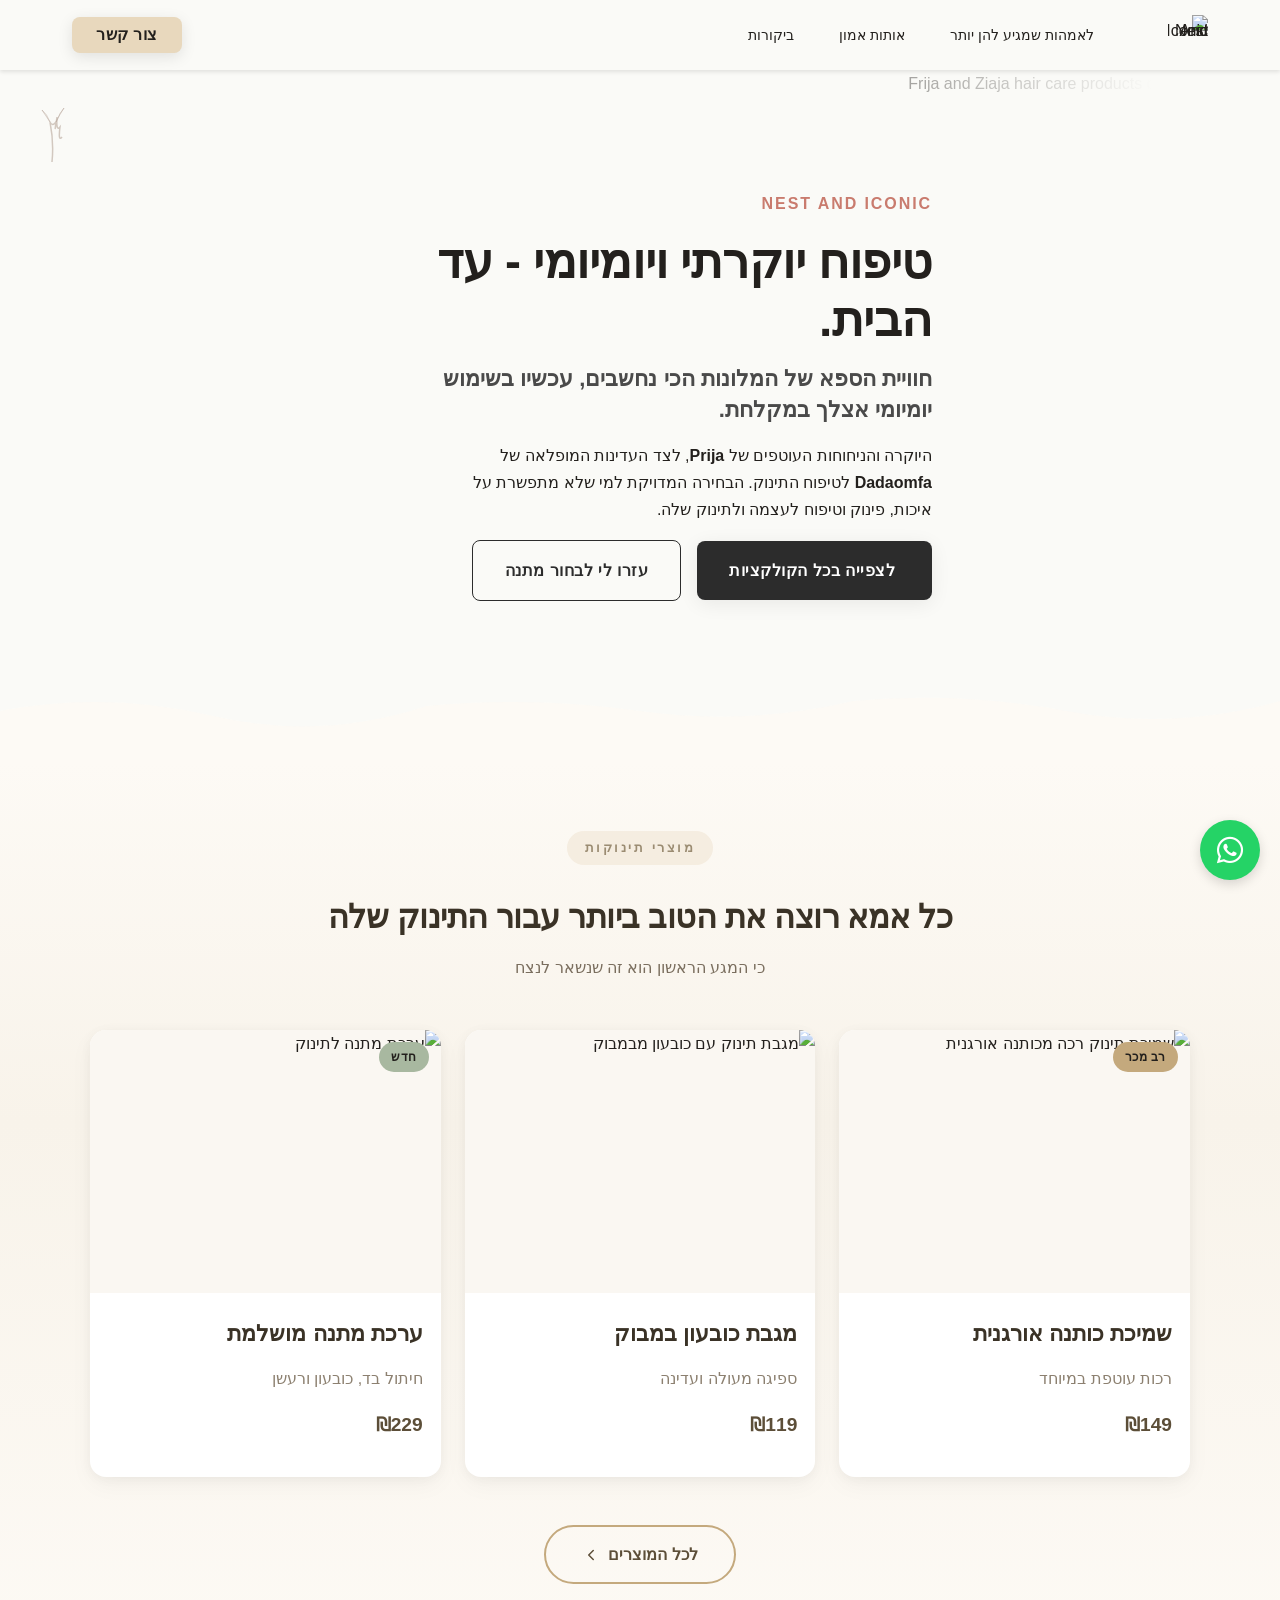
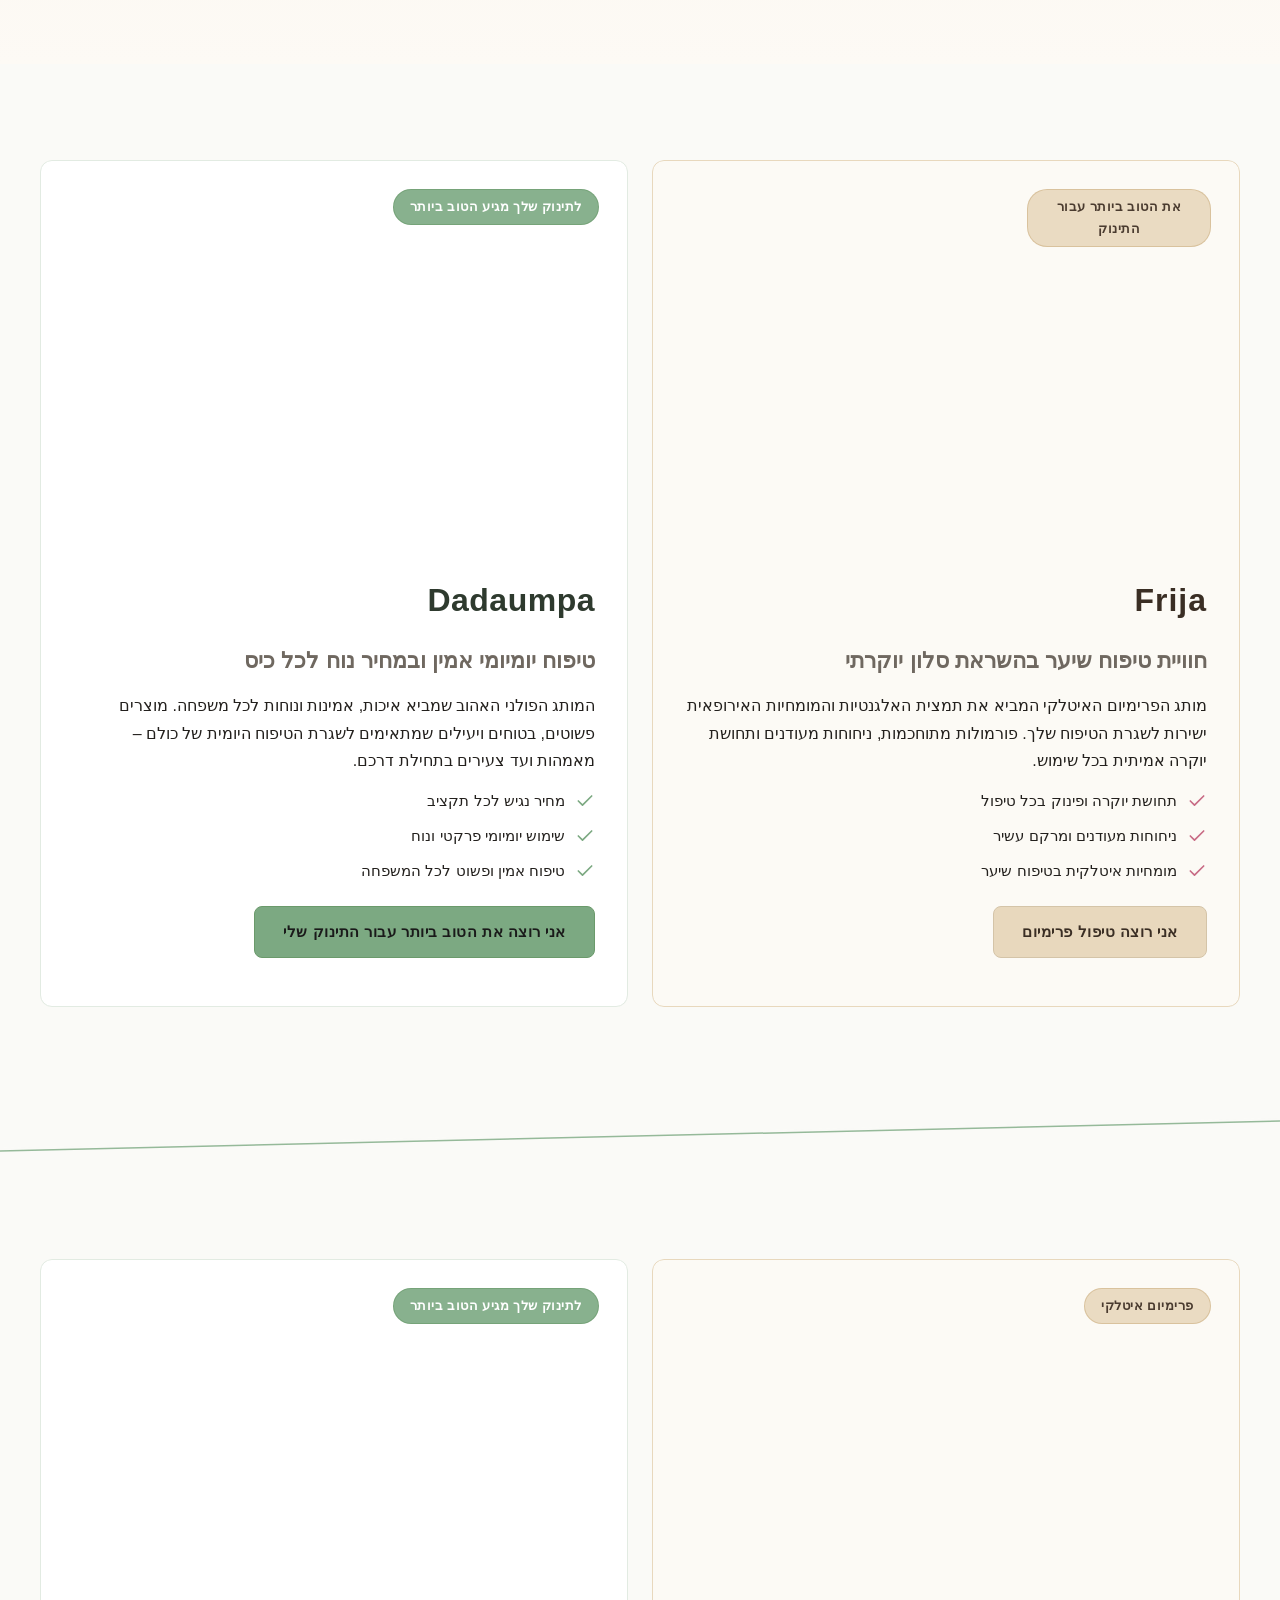
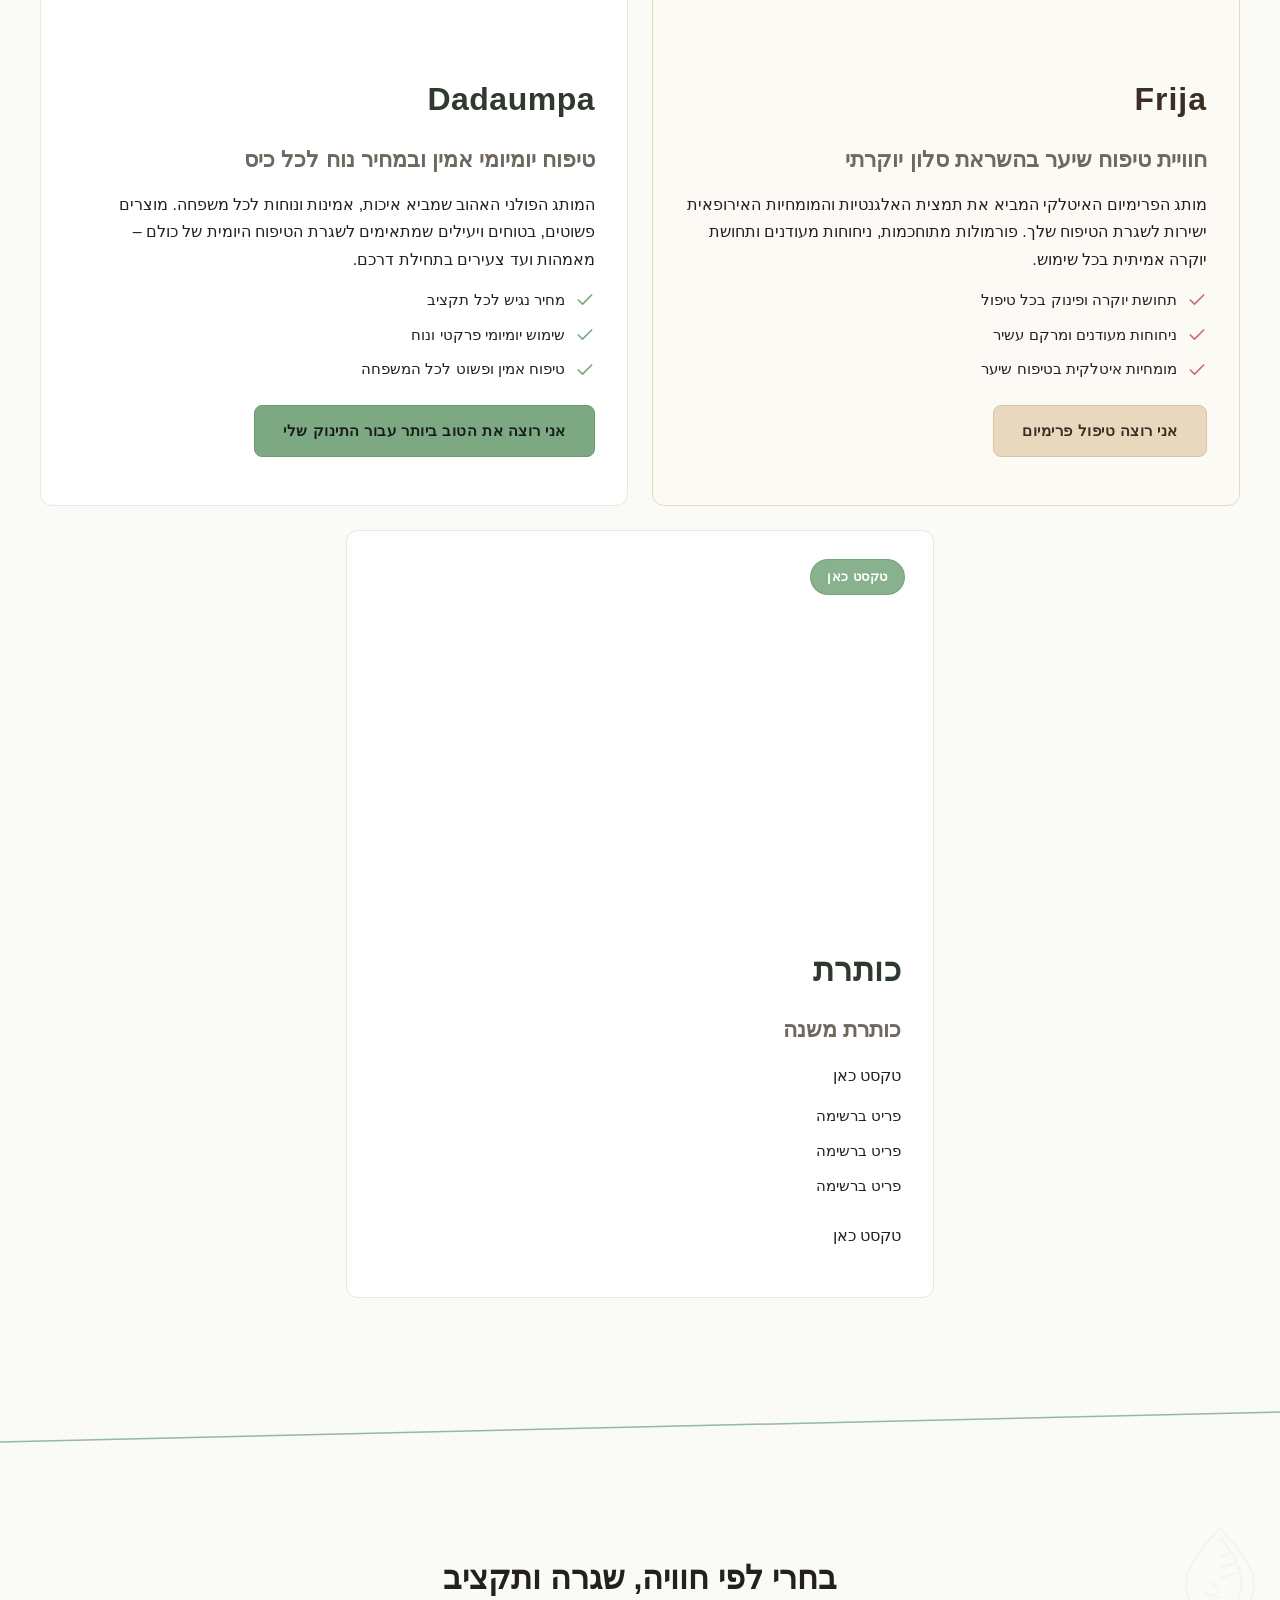
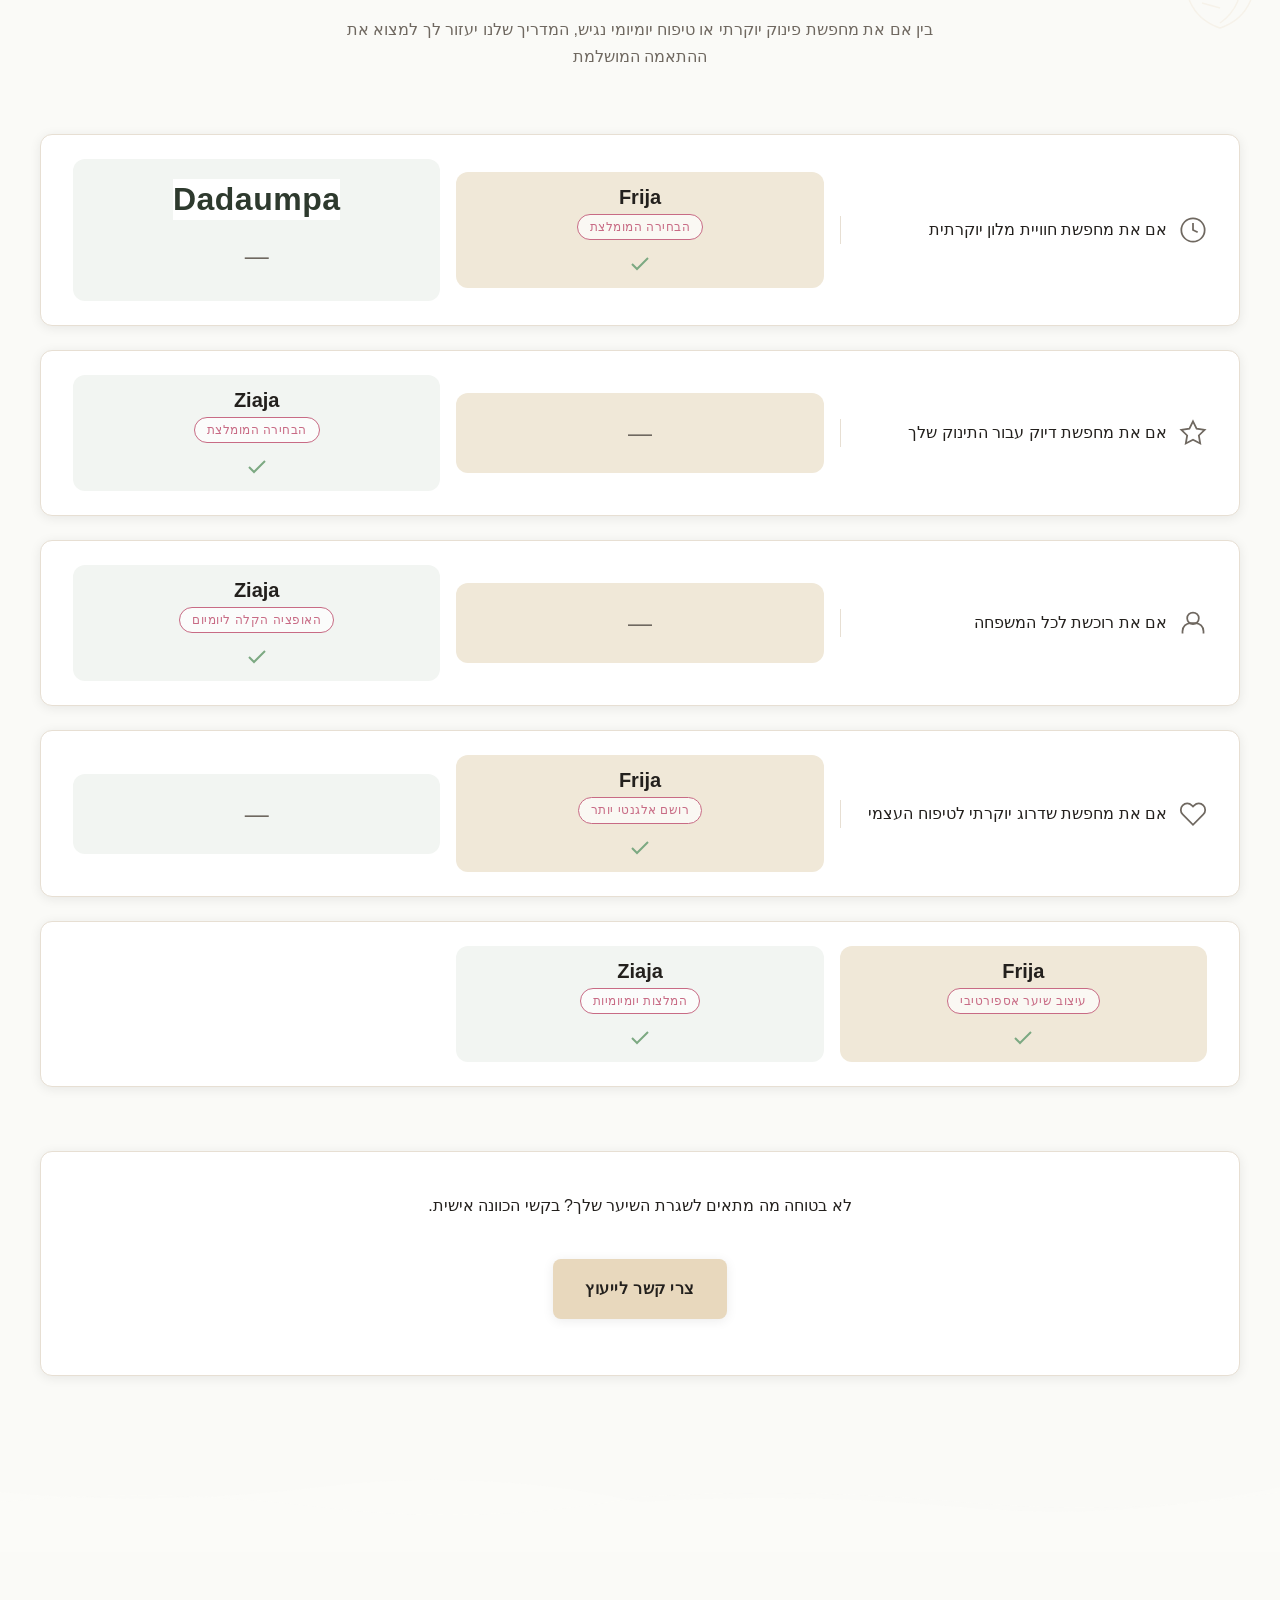
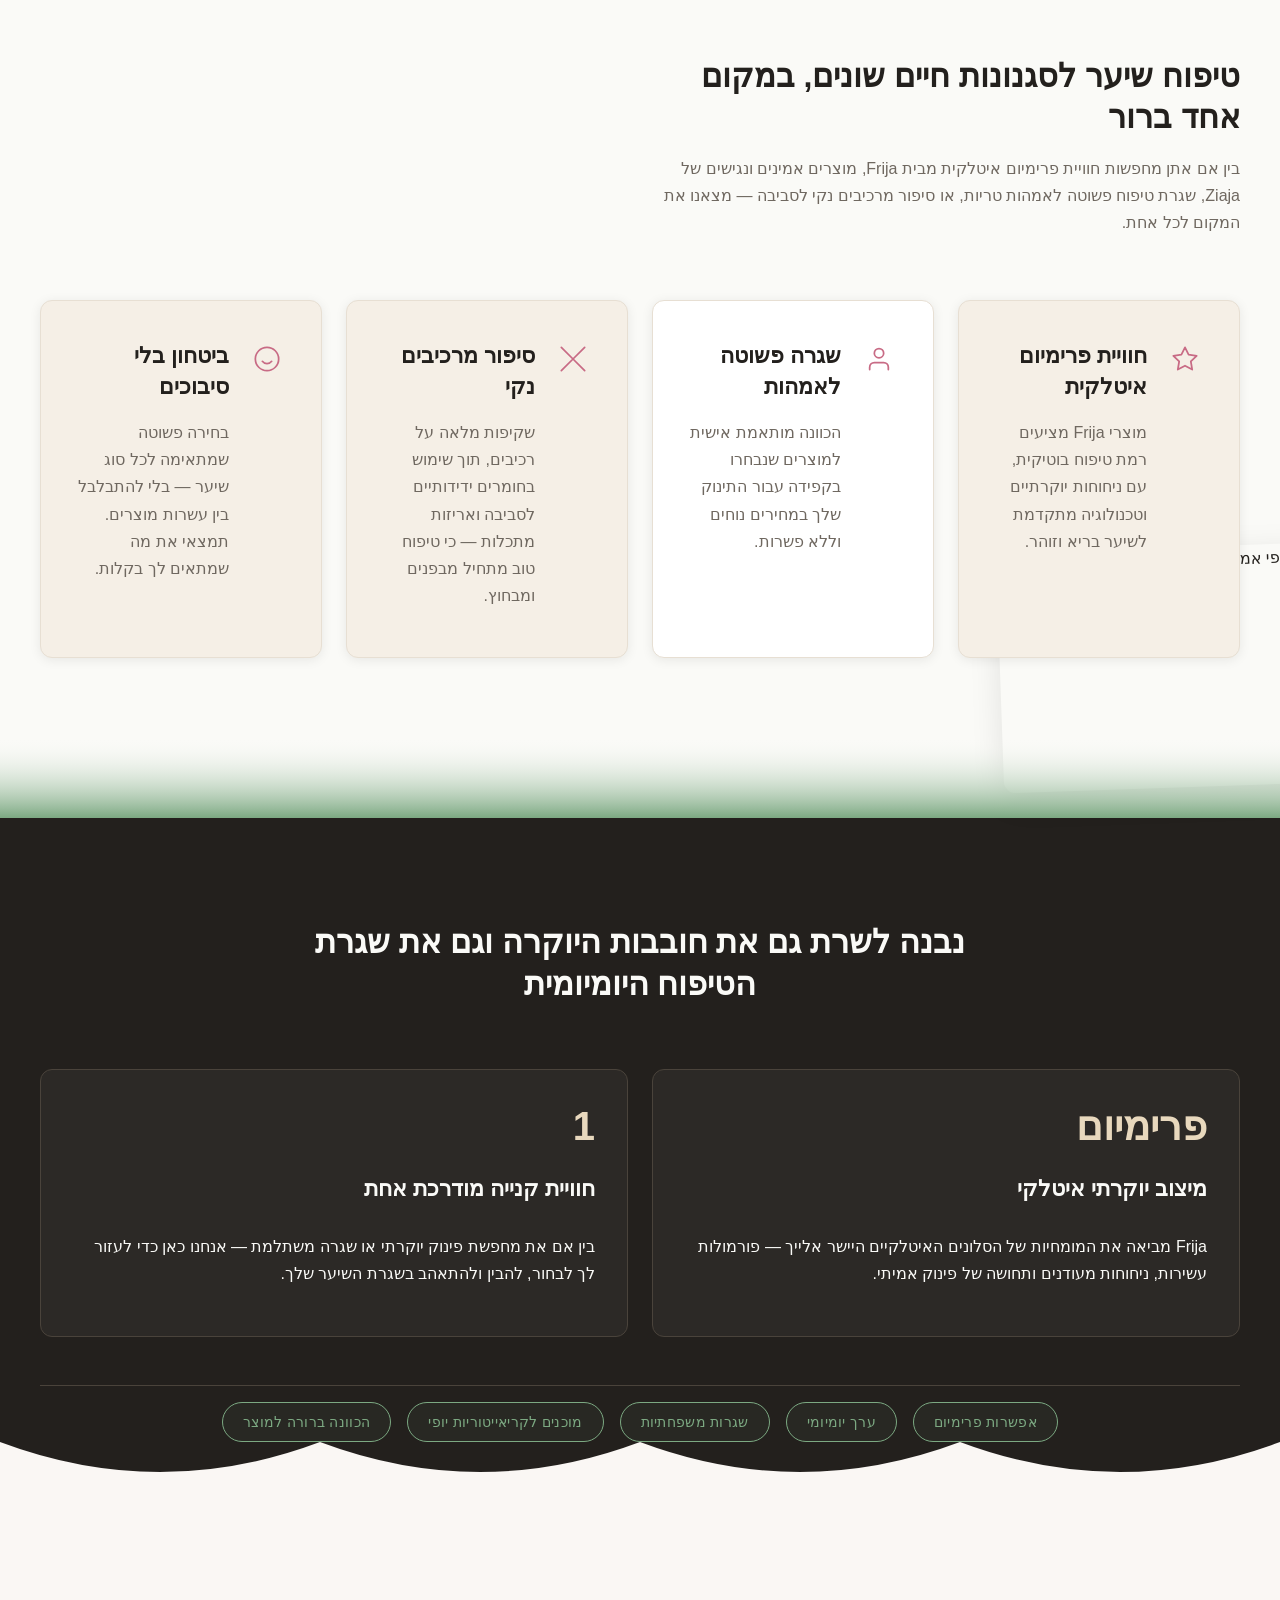
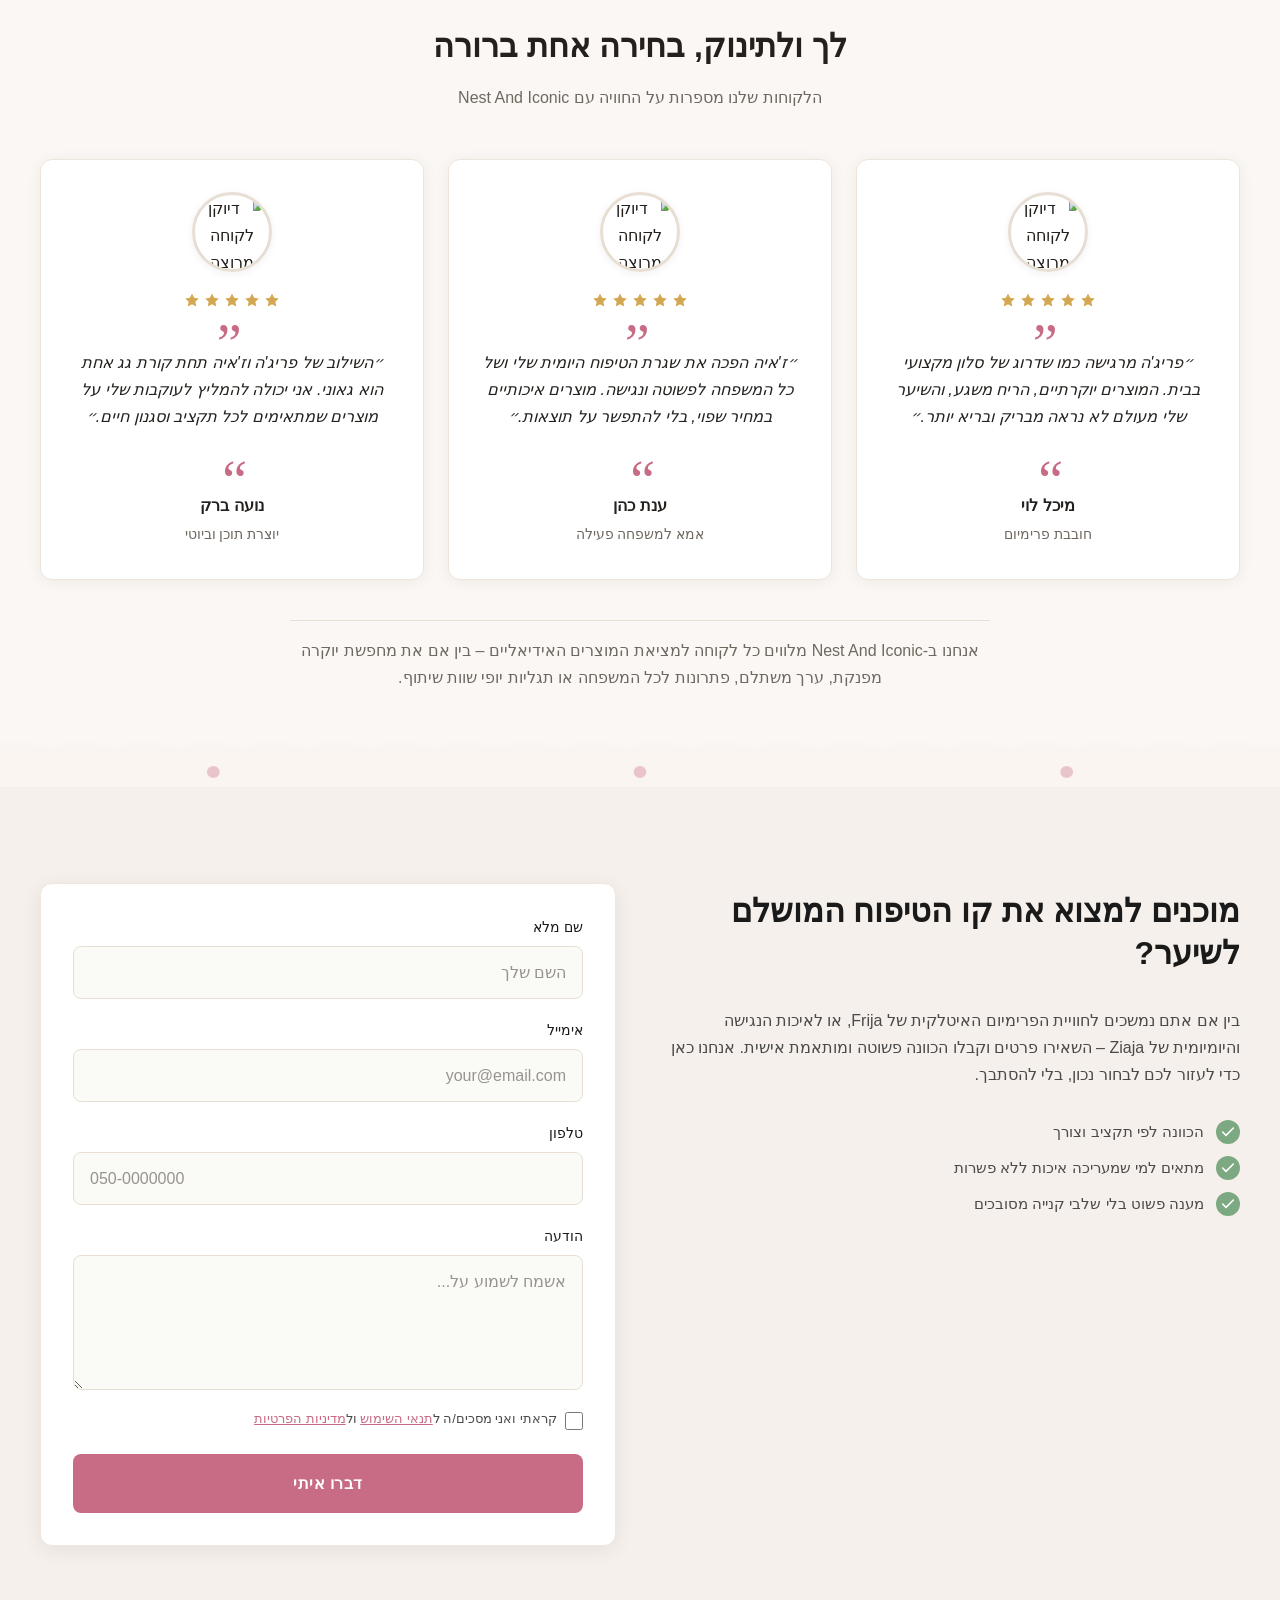
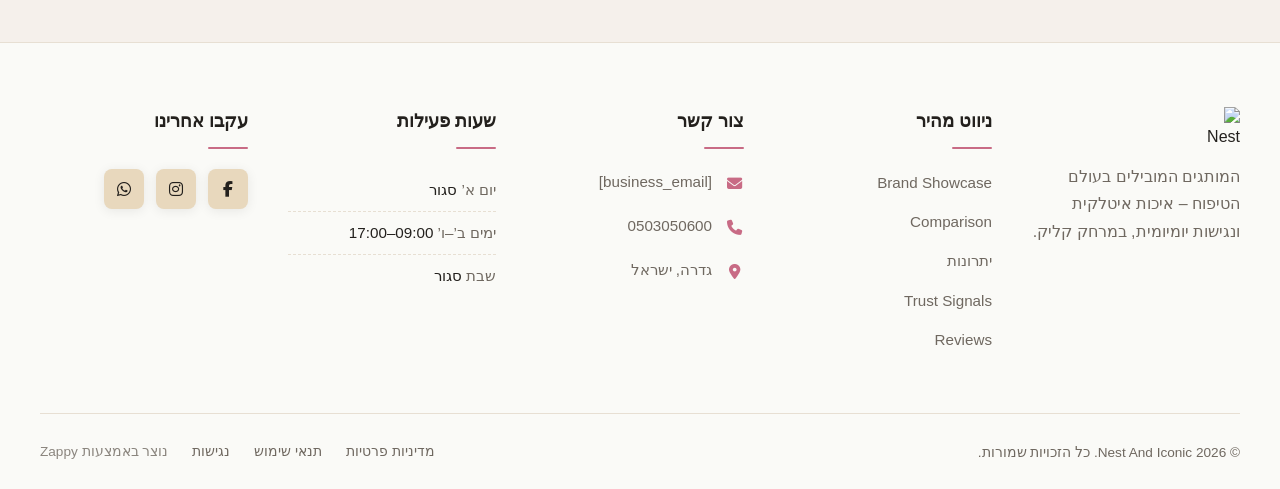
==== commit 693dae82: "Incremental sync: 1 page(s) — update_image" ====
--- a/index.html
+++ b/index.html
@@ -1260,7 +1260,7 @@
   
   <main id="main">
     <section data-band-index="0" id="hero" class="index-hero-section" data-layout-spec="בית-hero" data-hero-treatment="fade-bleed" style="--hero-fade-color: var(--bg-light);; position: relative; overflow: hidden;" data-hero-type="fullscreen-scrim">
-<div class="hero-video-background zappy-editable-video-bg" id="hero-video-bg-1784152489713" data-original-image-src="/assets/site-index-hero-image-1-1784063153522-rviwnf.webp?v=1784063156249" style="outline: none;">
+<div class="hero-video-background zappy-editable-video-bg" id="hero-video-bg-1784152489713" data-original-image-src="/assets/site-index-hero-image-1-1784063153522-rviwnf.webp" style="outline: none;">
   <div class="hero-video-overlay" style="transition: background 0.3s; background: linear-gradient(rgba(0, 0, 0, 0.3), rgba(0, 0, 0, 0.5));"></div>
   <video class="hero-video" autoplay="" muted="" loop="" playsinline="">
     <source src="/assets/hero-video-vid_20260713_142046_953-1784152435587.mp4" type="video/mp4">
@@ -1375,9 +1375,9 @@
       <!-- Frija Card (Premium Italian) -->
       <article class="index-brand-showcase-card index-brand-showcase-card--frija zappy-grid-item-no-stretch" id="zappy-section-2" data-grid-item-index="0">
         <div class="index-brand-showcase-card__frame">
-          <div class="index-brand-showcase-card__image-wrapper" style="margin-top: -20px !important; height: auto !important; min-height: 0px !important; max-height: none !important; text-align: center; max-width: calc(100% + 40px); width: calc(100% + 40px); margin-left: -20px; margin-right: -20px;" data-zappy-mobile-bleed="1">
-            <a data-zappy-click-action="link" href="/" style="text-decoration: none; color: inherit; display: contents;"><div data-zappy-zoom-wrapper="true" data-element-id="img-1783850268013-4rjcu3853" data-element-type="image" data-zappy-zoom-wrapper-width="326px" data-zappy-zoom-wrapper-height="217px" data-zappy-zoom-wrapper-width-mode="card-slot" data-zappy-zoom-wrapper-align="center" style="position: relative !important; overflow: hidden !important; width: 100% !important; max-width: 100% !important; margin-left: auto !important; margin-right: auto !important; height: 217px !important; display: block !important; max-height: none !important; padding-bottom: 0px !important; cursor: pointer; min-height: 0px !important;" data-zappy-card-slot-fill="1" data-zappy-zoom-clip="true" data-zappy-wrapper-margins-applied="true" data-zappy-click-action="link"><img decoding="async" data-placeholder="index-brand-showcase-image-1" data-context="Luxurious Italian hair care product bottle on a marble surface with soft champagne lighting, elegant and sophisticated beauty photography" width="600" height="400" src="/assets/nest-and-iconic-beauty-personal-care-service-1784062670759-xroopf.webp?v=1784062673190" alt="מוצר טיפוח שיער איטלקי פרימיום" class="index-brand-showcase-card__image" data-element-type="image" data-element-id="img-1783850268013-4rjcu3853" style="object-position: 52% 16% !important; display: block !important; object-fit: fill !important; margin: 0px !important; left: 0% !important; top: -1.146% !important; width: 100% !important; height: 107.162% !important; max-width: none !important; max-height: none !important; position: absolute !important;" data-zappy-zoom="0.8" data-zappy-original-width="326" data-zappy-original-height="217.33334350585938" data-zappy-object-position="52% 16%" data-zappy-click-action="link"></div></a>
-            <div class="index-brand-showcase-card__badge index-brand-showcase-card__badge--frija" style=""><ol style="box-sizing: border-box !important; width: auto !important; max-width: 150px !important;" data-zappy-text-width="custom"><li></li><li><span style="font-size: clamp(14px, 4vw, 18px);">במיוחד לעור הרגיש של התינוק שלך</span></li></ol></div>
+          <div class="index-brand-showcase-card__image-wrapper" style="text-align: center; max-width: calc(100% + 40px) !important; width: calc(100% + 40px) !important; margin-left: -20px !important; margin-right: -20px !important; margin-top: -20px !important; height: auto !important; min-height: 0px !important; max-height: none !important;" data-zappy-mobile-bleed="1">
+            <a data-zappy-click-action="link" href="/" style="text-decoration: none; color: inherit; display: contents;"><div data-zappy-zoom-wrapper="true" data-element-id="img-1783850268013-4rjcu3853" data-element-type="image" data-zappy-zoom-wrapper-width="326px" data-zappy-zoom-wrapper-height="217px" data-zappy-zoom-wrapper-width-mode="card-slot" data-zappy-zoom-wrapper-align="center" style="cursor: pointer; position: relative !important; overflow: hidden !important; width: 100% !important; max-width: 100% !important; margin-left: auto !important; margin-right: auto !important; height: 217px !important; display: block !important; max-height: none !important; padding-bottom: 0px !important; min-height: 0px !important;" data-zappy-card-slot-fill="1" data-zappy-zoom-clip="true" data-zappy-wrapper-margins-applied="true" data-zappy-click-action="link"><img decoding="async" data-placeholder="index-brand-showcase-image-1" data-context="Luxurious Italian hair care product bottle on a marble surface with soft champagne lighting, elegant and sophisticated beauty photography" width="600" height="400" src="/assets/site-index-brand-showcase-image-1-1784055978640-cc9k6t.webp" alt="מוצר טיפוח שיער איטלקי פרימיום" class="index-brand-showcase-card__image" data-element-type="image" data-element-id="img-1783850268013-4rjcu3853" style="object-position: 50% 50% !important; display: block !important; object-fit: cover !important; margin: 0px !important; left: -15% !important; top: -22.7594% !important; width: 130% !important; height: 145.519% !important; max-width: none !important; max-height: none !important; position: absolute !important;" data-zappy-zoom="1.3" data-zappy-original-width="326" data-zappy-original-height="217.33334350585938" data-zappy-object-position="50% 50%" data-zappy-click-action="link"></div></a>
+            <div class="index-brand-showcase-card__badge index-brand-showcase-card__badge--frija" style="text-align: center;"><ol style="box-sizing: border-box !important; width: auto !important; max-width: 150px !important; outline: none;" data-zappy-text-width="custom"><li></li><li>את הטוב ביותר עבור התינוק</li></ol></div>
           </div>
           <div class="index-brand-showcase-card__content">
             <h2 class="index-brand-showcase-card__brand-name index-brand-showcase-card__brand-name--frija" style="">Frija</h2>
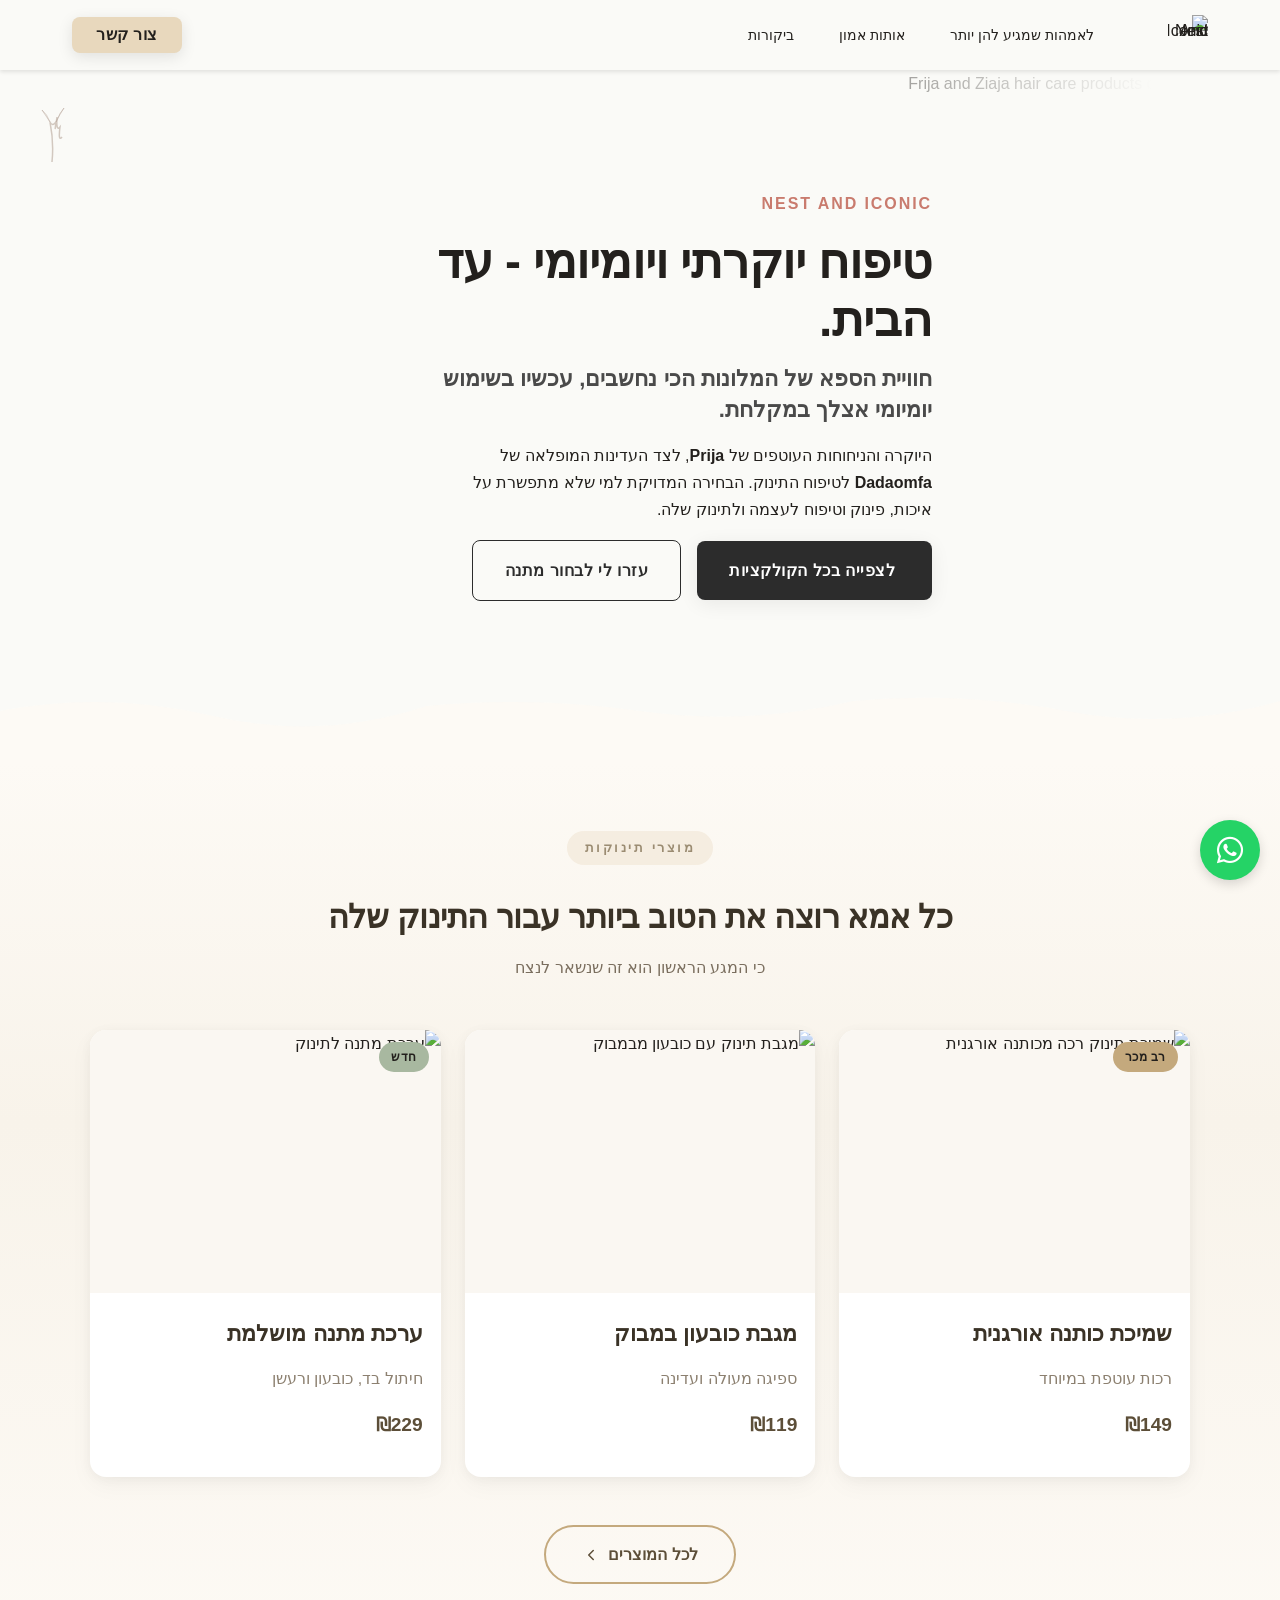
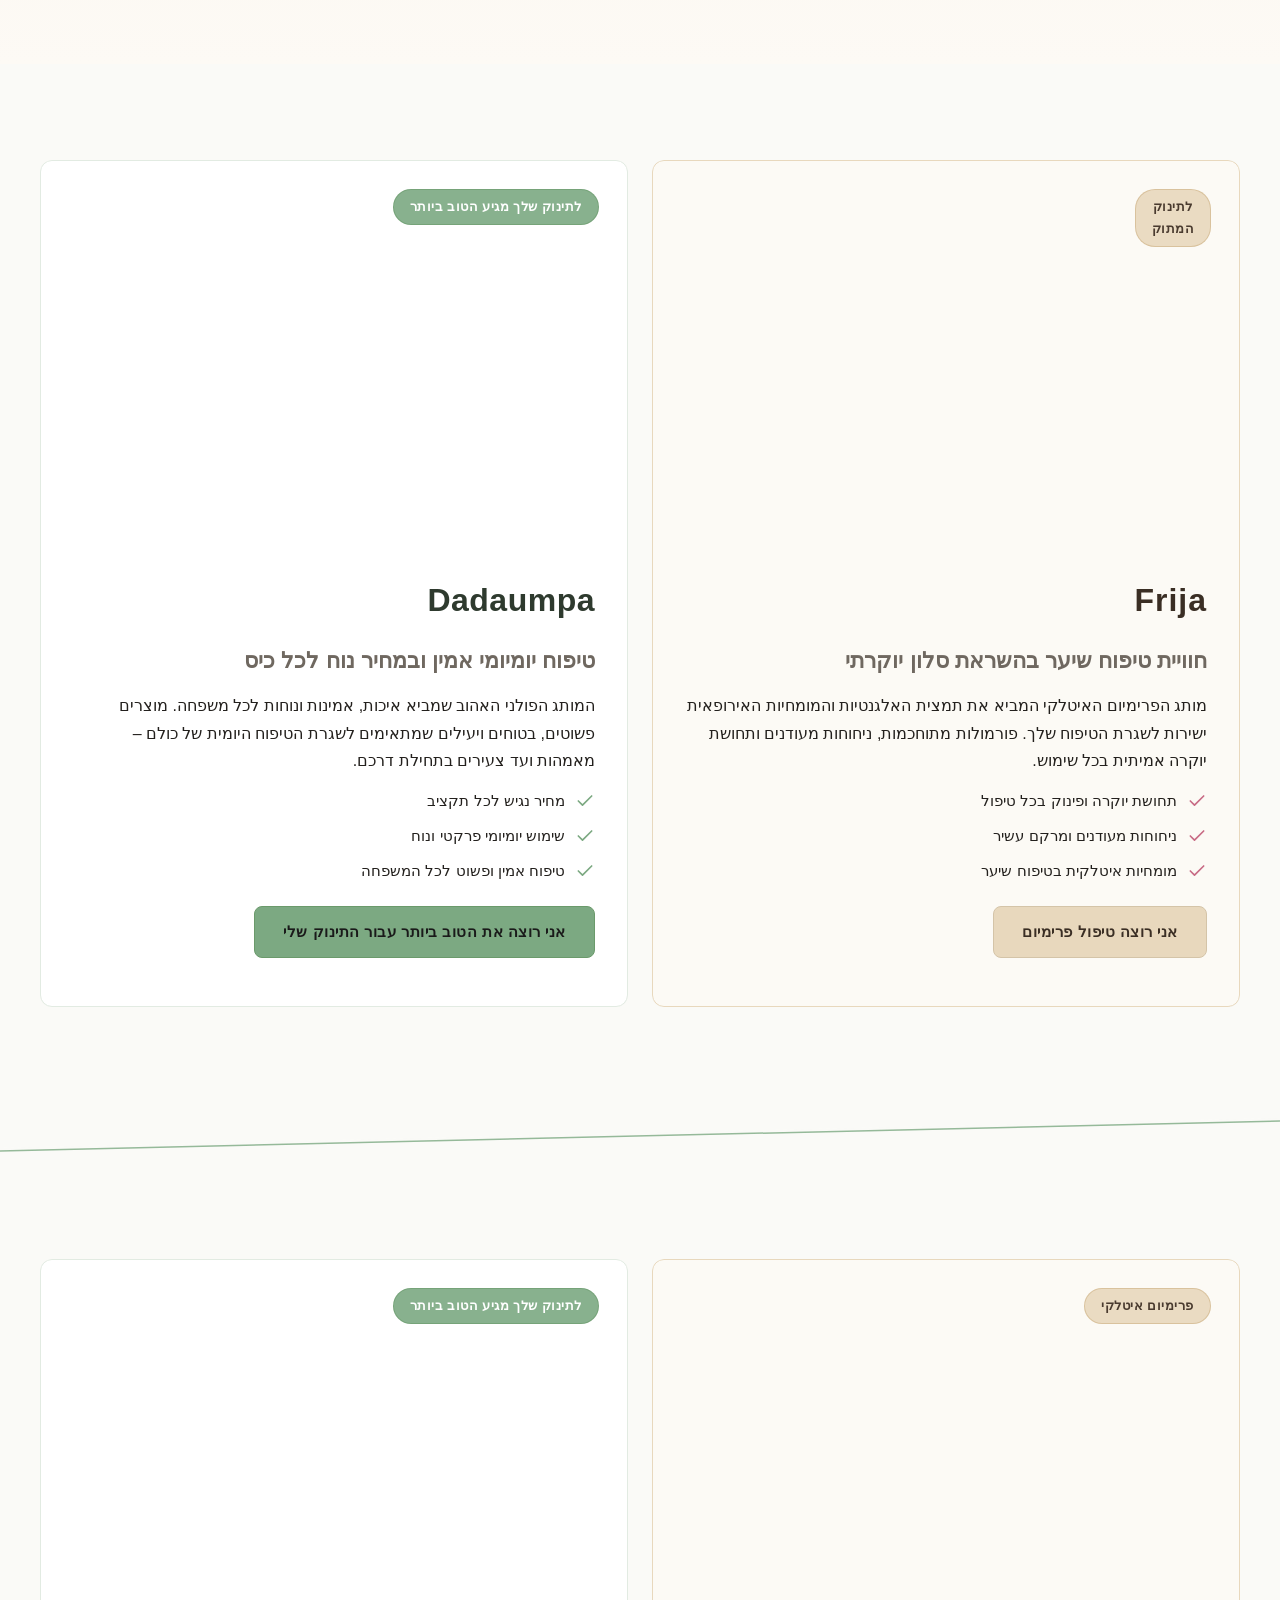
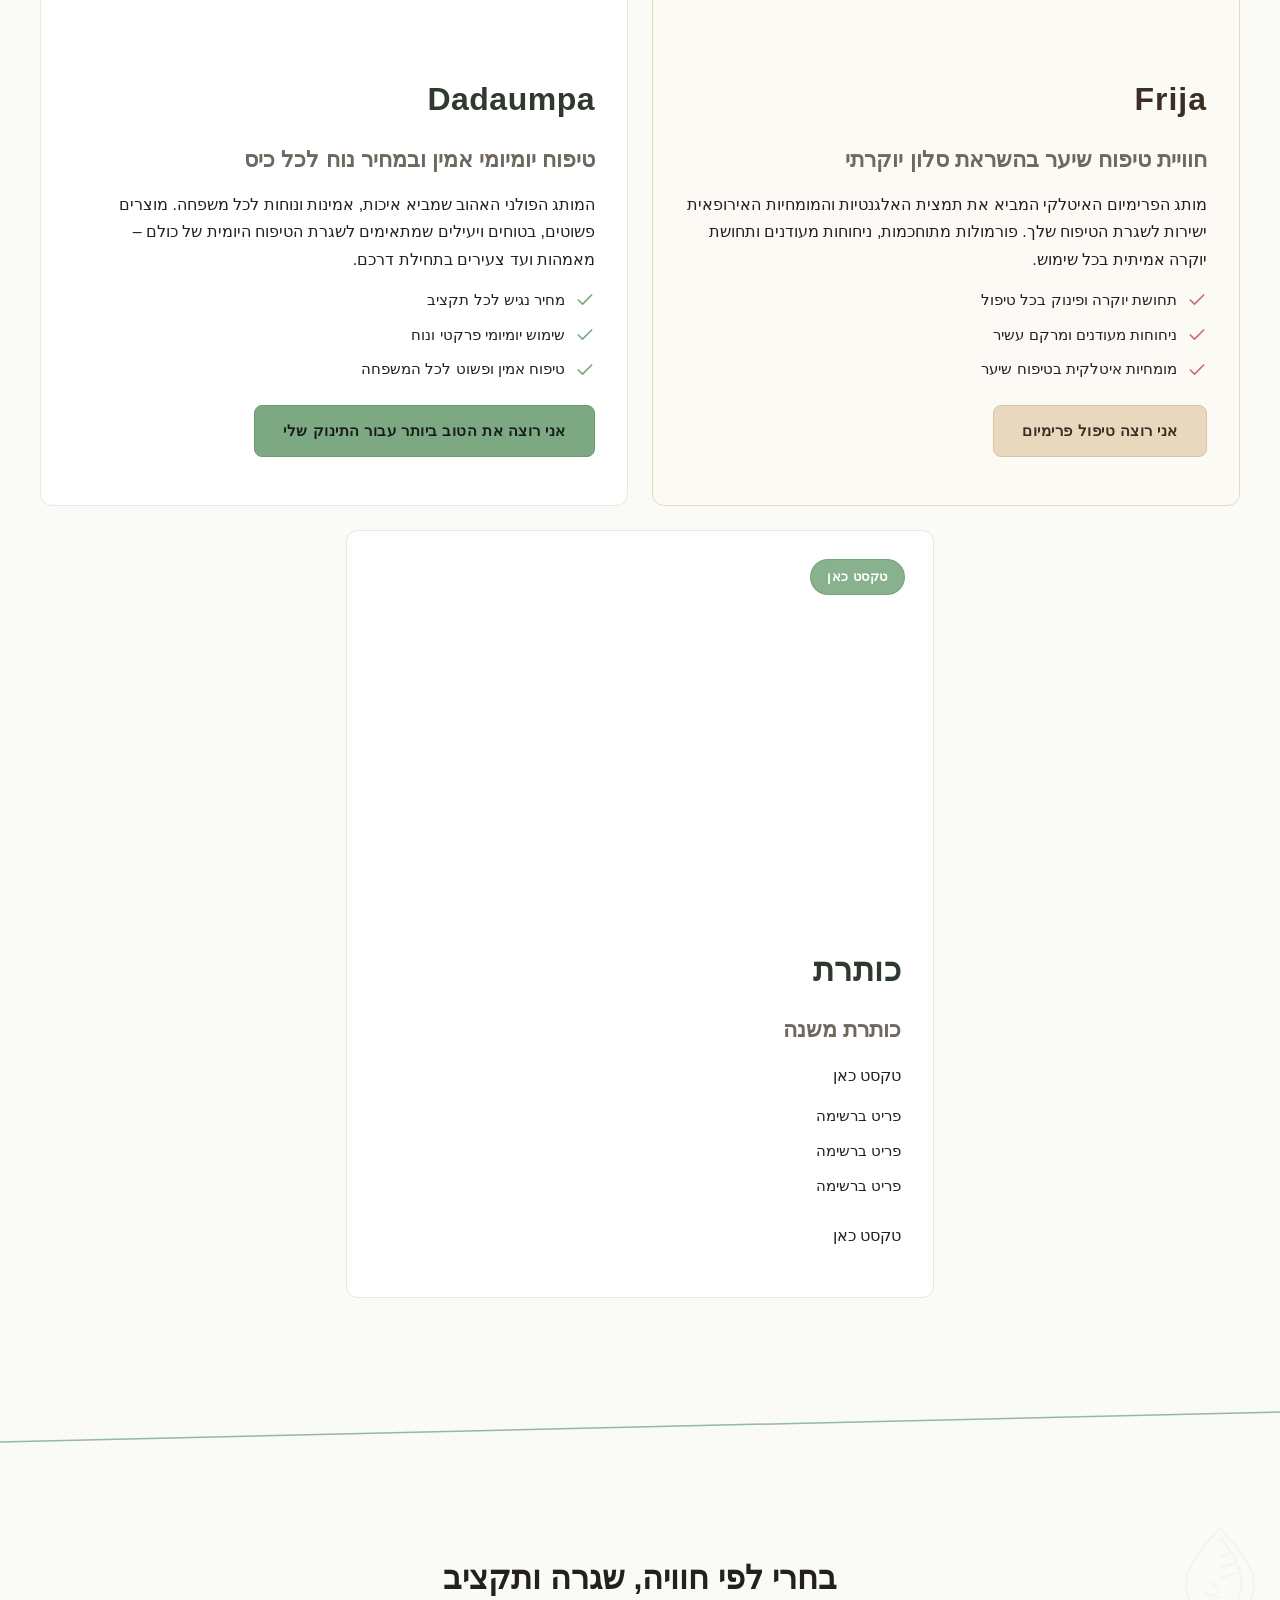
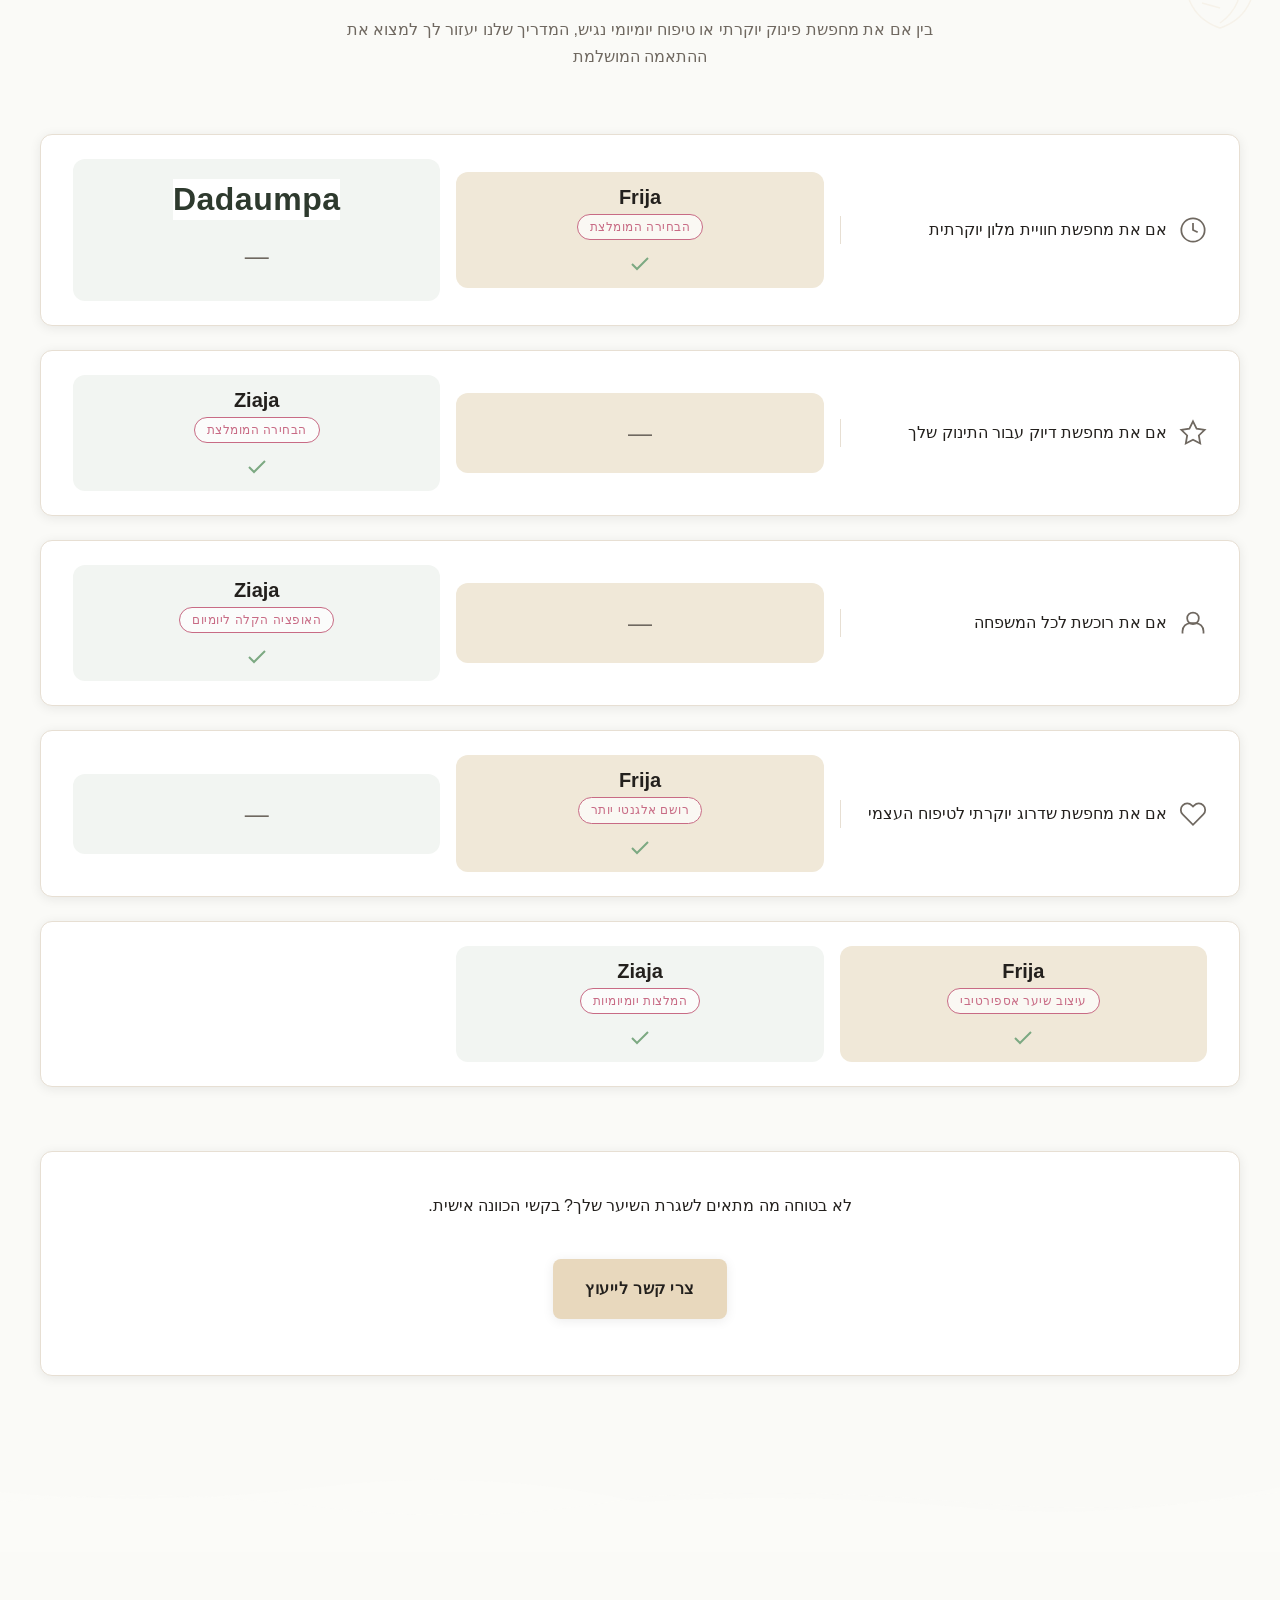
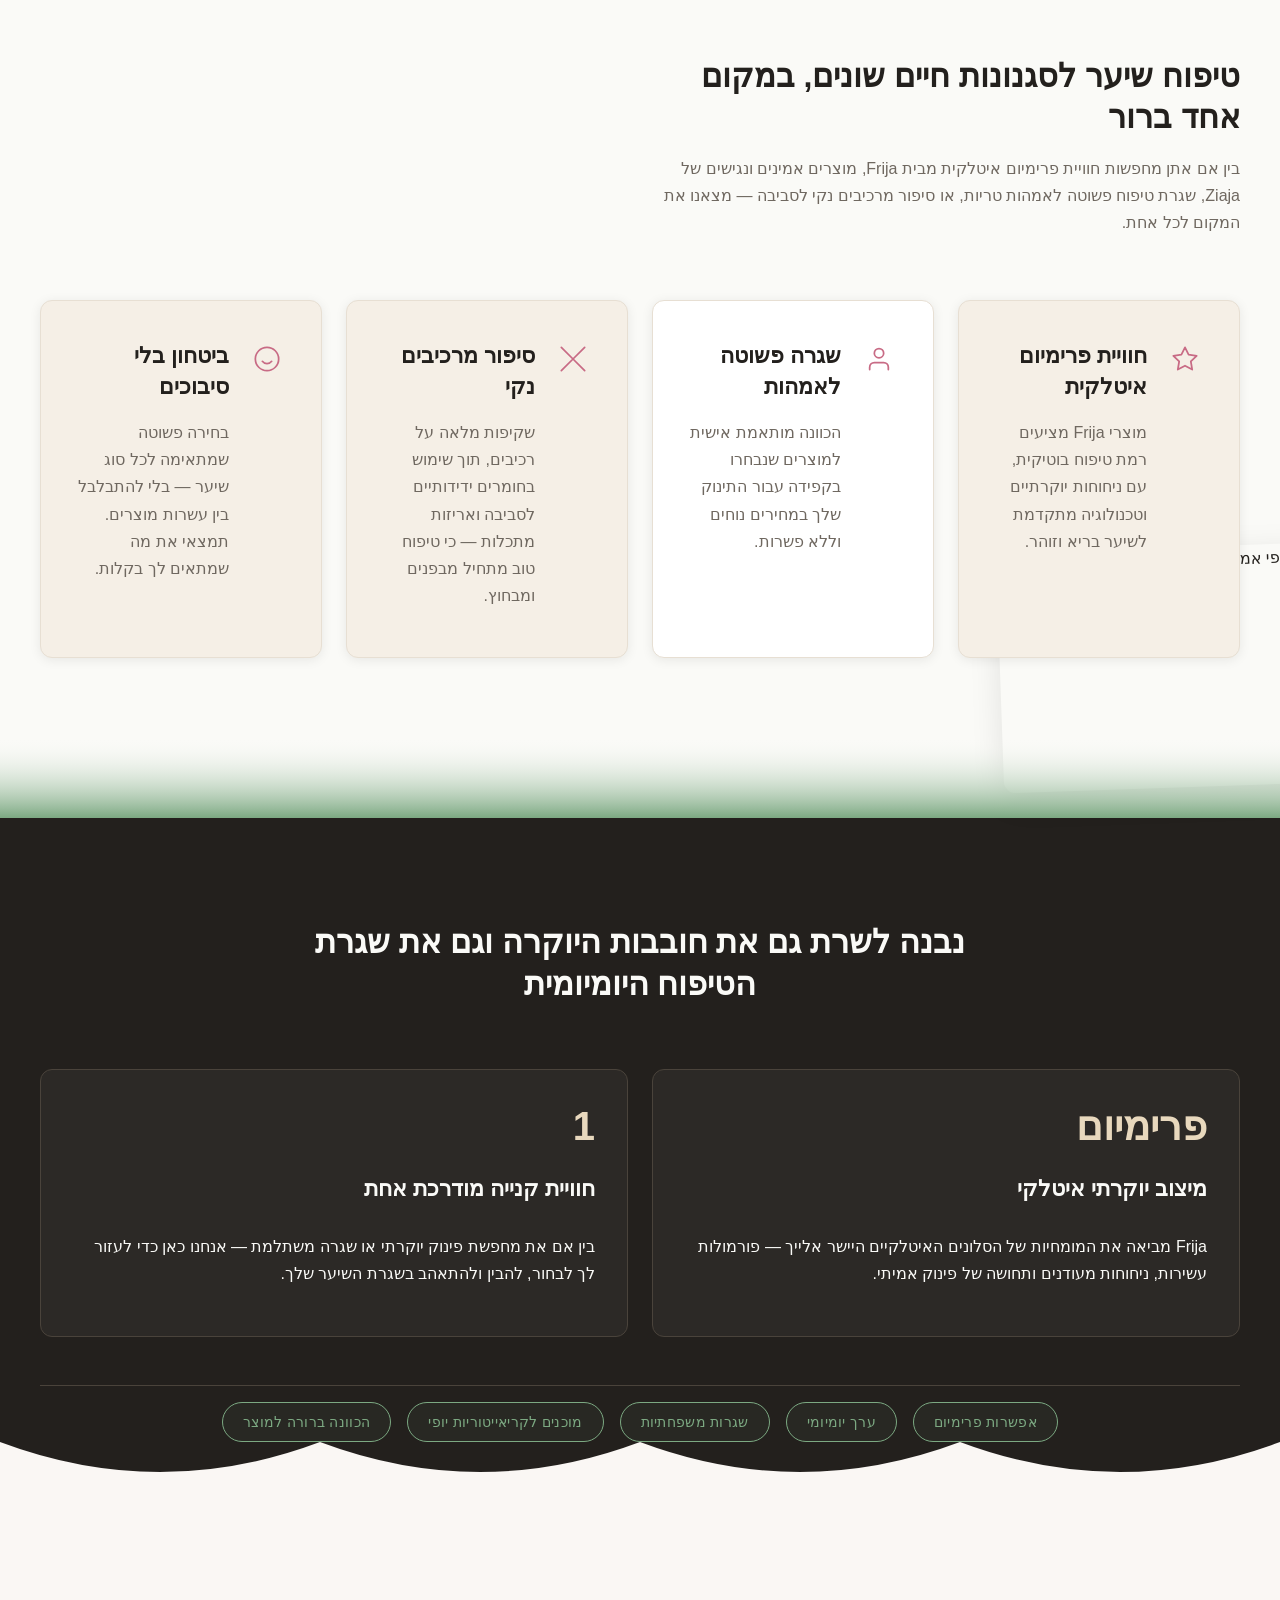
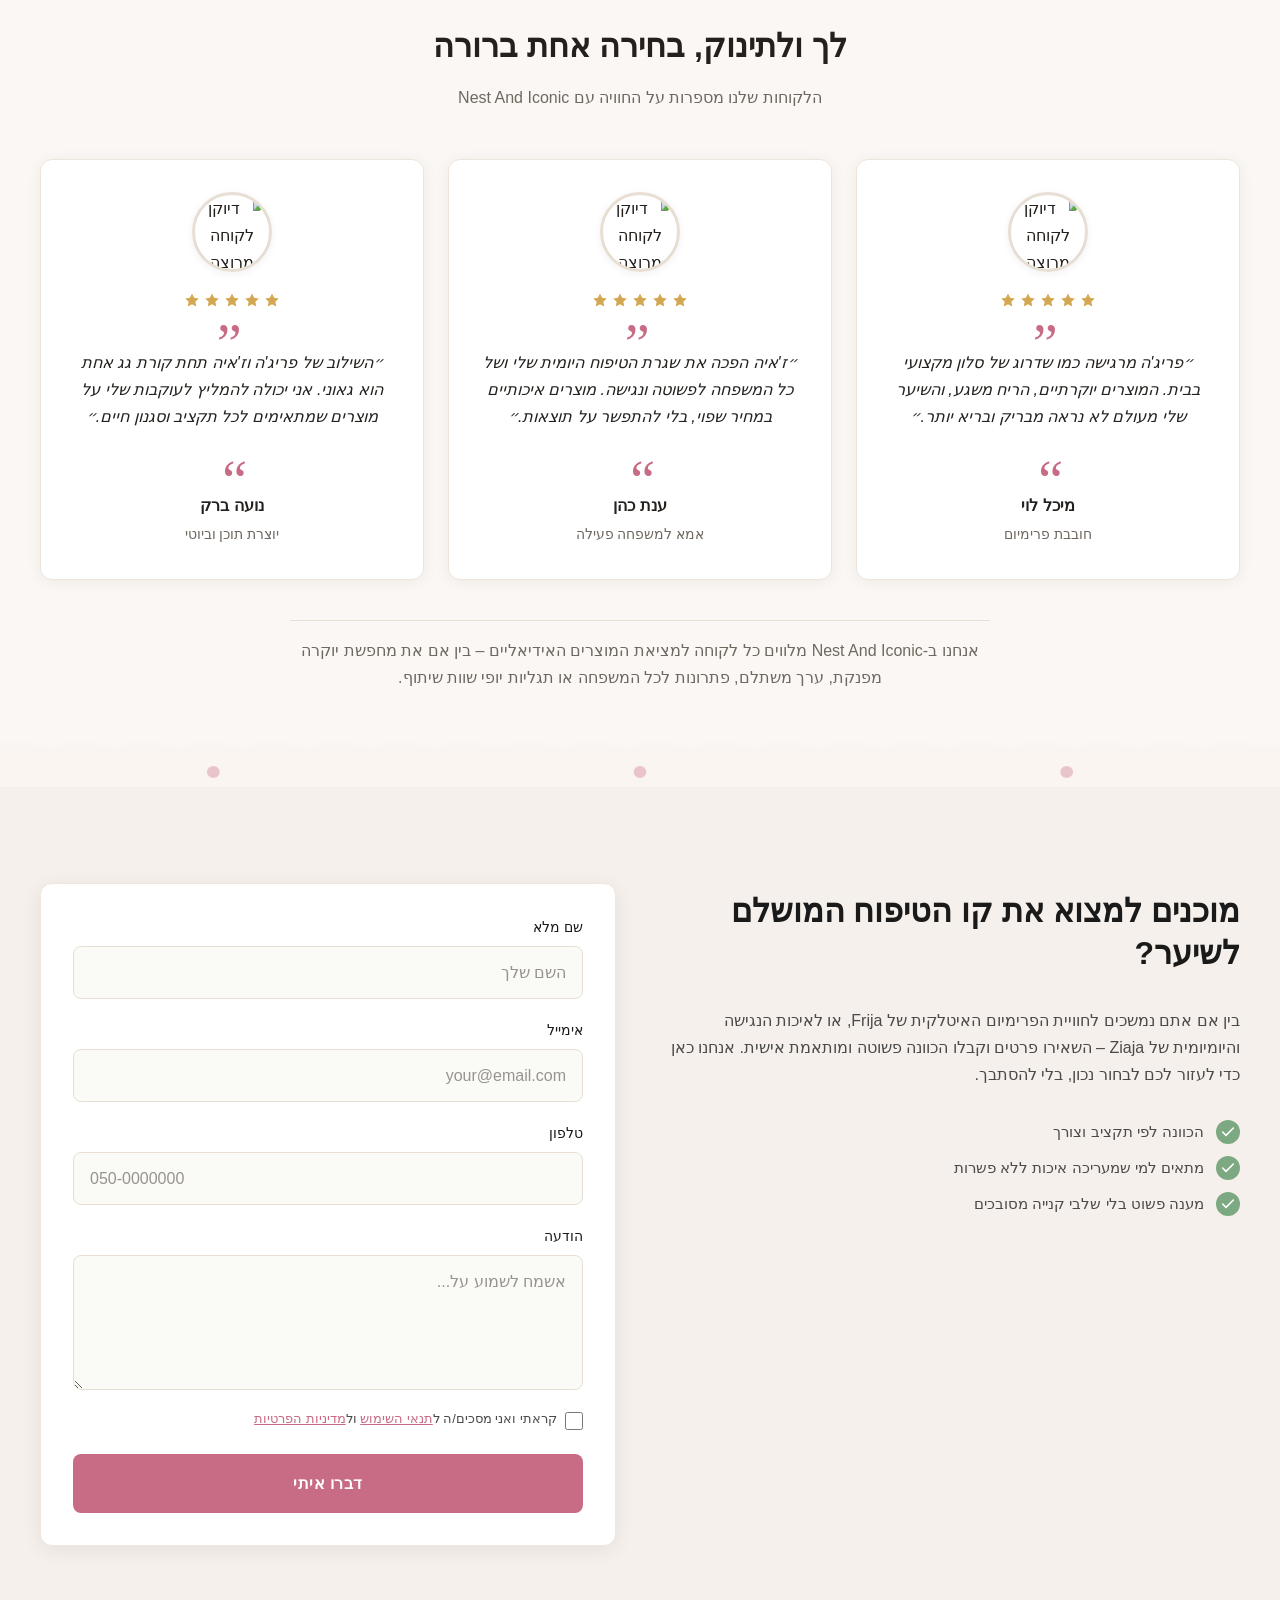
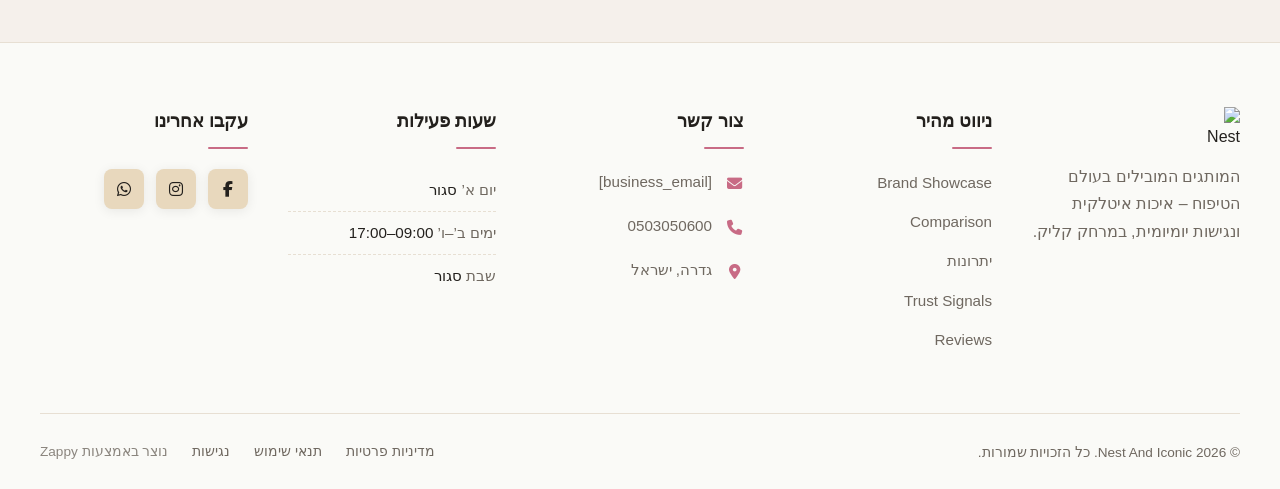
==== commit 2e8334f4: "Background sync: Progressive GitHub Sync" ====
--- a/index.html
+++ b/index.html
@@ -779,10 +779,10 @@
 <a class="skip-link" href="#main">דלג לתוכן הראשי</a>
   <nav class="navbar" dir="rtl">
   <button class="mobile-toggle" id="mobileToggle" aria-label="Menu">
-    <svg class="hamburger-icon" width="24" height="24" viewBox="0 0 24 24" fill="none">
+    <svg style="display:block !important" class="hamburger-icon" width="24" height="24" viewBox="0 0 24 24" fill="none">
       <path d="M3 12h18M3 6h18M3 18h18" stroke="currentColor" stroke-width="2" stroke-linecap="round"></path>
     </svg>
-    <svg class="close-icon" width="24" height="24" viewBox="0 0 24 24" fill="none" style="display: none;">
+    <svg class="close-icon" width="24" height="24" viewBox="0 0 24 24" fill="none" style="display:none !important">
       <path d="M18 6L6 18M6 6l12 12" stroke="currentColor" stroke-width="2" stroke-linecap="round"></path>
     </svg>
   </button>
@@ -1269,21 +1269,21 @@
   
 </div>
 
-  <div data-zappy-zoom-wrapper="true" data-element-id="img-1783924426822-ciizbrxqp" data-element-type="image" data-zappy-zoom-wrapper-width-mode="full" style="position: absolute !important; top: 0px !important; left: 0px !important; width: 100% !important; height: 100% !important; max-width: none !important; margin-left: 0px !important; margin-right: 0px !important; z-index: 0 !important; overflow: hidden !important;" data-zappy-zoom-clip="true" data-zappy-wrapper-margins-applied="true" data-zappy-zoom-wrapper-align="center" data-zappy-zoom-wrapper-width="360px" data-zappy-zoom-wrapper-height="853px"><img loading="eager" fetchpriority="high" class="hero-fade-img hero-original-image-hidden" data-hero-bg="true" data-placeholder="index-hero-image-1" data-context="An elegant bathroom vanity scene bathed in warm daylight. White marble countertop holds Frija premium Italian hair care bottles (luxurious amber glass, gold caps) on the right side and Ziaja everyday hair care products (clean white and green tubes) on the left. Soft botanical accents like eucalyptus sprigs, a plush white towel, and a subtle reflection on the marble. Clean salon-like atmosphere with shallow depth of field, shot from a slightly elevated angle." width="1200" height="600" src="/assets/site-index-hero-image-1-1784063153522-rviwnf.webp?v=1784063156249" alt="Frija and Ziaja hair care products on marble vanity" data-hero-background="true" data-element-type="image" data-element-id="img-1783924426822-ciizbrxqp" style="object-position: 50% 50%; width: 100% !important; height: 100% !important; object-fit: cover !important; margin: 0px !important; position: absolute !important; left: 0% !important; top: 0% !important; max-width: none !important; max-height: none !important; display: block !important;" data-zappy-zoom="1" data-zappy-original-width="360" data-zappy-original-height="852.65625" decoding="async"></div>
+  <div data-zappy-zoom-wrapper="true" data-element-id="img-1783924426822-ciizbrxqp" data-element-type="image" data-zappy-zoom-wrapper-width-mode="full" style="position: absolute; top: 0px !important; left: 0px !important; width: 100%; height: 100%; max-width: none; margin-left: 0px !important; margin-right: 0px !important; z-index: 0 !important; overflow: hidden; inset: 0; max-height: none" data-zappy-zoom-clip="true" data-zappy-wrapper-margins-applied="true" data-zappy-zoom-wrapper-align="center" data-zappy-zoom-wrapper-width="360px" data-zappy-zoom-wrapper-height="853px"><img loading="eager" fetchpriority="high" class="hero-fade-img hero-original-image-hidden" data-hero-bg="true" data-placeholder="index-hero-image-1" data-context="An elegant bathroom vanity scene bathed in warm daylight. White marble countertop holds Frija premium Italian hair care bottles (luxurious amber glass, gold caps) on the right side and Ziaja everyday hair care products (clean white and green tubes) on the left. Soft botanical accents like eucalyptus sprigs, a plush white towel, and a subtle reflection on the marble. Clean salon-like atmosphere with shallow depth of field, shot from a slightly elevated angle." width="1200" height="600" src="/assets/site-index-hero-image-1-1784063153522-rviwnf.webp?v=1784063156249" alt="Frija and Ziaja hair care products on marble vanity" data-hero-background="true" data-element-type="image" data-element-id="img-1783924426822-ciizbrxqp" style="object-position: 50% 50%; width: 100%; height: 100%; object-fit: cover; margin: 0; position: absolute; max-width: none; max-height: none; display: block !important; inset: 0" data-zappy-zoom="1" data-zappy-original-width="360" data-zappy-original-height="852.65625" decoding="async"></div>
   
   <div class="hero-fade-content">
     <div class="hero-text-group">
-      <p class="hero-eyebrow" style=""><b>Nest And IconIc</b></p>
-      <h1 class="display-xl" style="">טיפוח יוקרתי ויומיומי - עד הבית.
+      <p class="hero-eyebrow"><b>Nest And IconIc</b></p>
+      <h1 class="display-xl">טיפוח יוקרתי ויומיומי - עד הבית.
 
 </h1>
-      <h3 class="hero-subtitle" style="">
+      <h3 class="hero-subtitle">
 חוויית הספא של המלונות הכי נחשבים, עכשיו בשימוש יומיומי אצלך במקלחת.
 
 </h3>
-      <p dir="rtl" style="">היוקרה והניחוחות העוטפים של <b>Prija</b>, לצד העדינות המופלאה של <b>Dadaomfa</b> לטיפוח התינוק. הבחירה המדויקת למי שלא מתפשרת על איכות, פינוק וטיפוח לעצמה ולתינוק שלה.</p>
+      <p dir="rtl">היוקרה והניחוחות העוטפים של <b>Prija</b>, לצד העדינות המופלאה של <b>Dadaomfa</b> לטיפוח התינוק. הבחירה המדויקת למי שלא מתפשרת על איכות, פינוק וטיפוח לעצמה ולתינוק שלה.</p>
     </div>
-    <div class="hero-cta-row" style="">
+    <div class="hero-cta-row">
       <a href="#brands" class="btn-primary" data-element-type="button" data-element-id="btn-1783924426812-75yvr0w11" data-native-element="true" style="outline: none;">&nbsp;לצפייה בכל הקולקציות</a>
       <a href="#contact" class="btn-secondary" data-element-type="button" data-element-id="btn-1783924426812-jdwpn5b51" data-native-element="true" style="outline: none;">עזרו לי לבחור מתנה</a>
     </div>
@@ -1308,14 +1308,14 @@
   <div class="baby-products-container">
     <div class="baby-products-header">
       <p><span class="baby-products-label">מוצרי תינוקות</span>
-      </p><h2 class="baby-products-title" style="">כל אמא רוצה את הטוב ביותר עבור התינוק שלה</h2>
+      </p><h2 class="baby-products-title">כל אמא רוצה את הטוב ביותר עבור התינוק שלה</h2>
       <p class="baby-products-subtitle">כי המגע הראשון הוא זה שנשאר לנצח</p>
     </div>
     
     <div class="baby-products-grid zappy-preserve-css-grid" style="display: grid; --zappy-grid-cols: repeat(3, minmax(0, 1fr)); grid-template-columns: repeat(3, minmax(0, 1fr)); align-items: stretch !important;" data-zappy-explicit-columns="true" data-original-item-width="328" data-original-gap="16px">
       <article class="baby-product-card" data-grid-item-index="0">
         <div class="baby-product-image-wrapper">
-          <img data-placeholder="baby-blanket-1" data-context="Soft organic cotton baby blanket in warm beige tone, folded elegantly on a wooden surface with soft natural light" src="/assets/image-1784063412158-15wvh9.webp" alt="שמיכת תינוק רכה מכותנה אורגנית" class="baby-product-image" data-zappy-editable-image="true" data-element-type="image" data-element-id="img-1784063048162-spj8loxz1" style="" loading="lazy" decoding="async" fetchpriority="low">
+          <img data-placeholder="baby-blanket-1" data-context="Soft organic cotton baby blanket in warm beige tone, folded elegantly on a wooden surface with soft natural light" src="/assets/image-1784063412158-15wvh9.webp" alt="שמיכת תינוק רכה מכותנה אורגנית" class="baby-product-image" data-element-type="image" data-element-id="img-1784063048162-spj8loxz1" loading="lazy" decoding="async" fetchpriority="low">
           <span class="baby-product-badge" style="color: rgb(35, 32, 29) !important;">רב מכר</span>
         </div>
         <div class="baby-product-content">
@@ -1327,7 +1327,7 @@
 
       <article class="baby-product-card" data-grid-item-index="1">
         <div class="baby-product-image-wrapper">
-          <img data-placeholder="baby-towel-1" data-context="Luxurious hooded baby towel made from bamboo fiber, soft cream color, draped over a modern nursery chair" src="/assets/image-1784063412158-15wvh9.webp" alt="מגבת תינוק עם כובעון מבמבוק" class="baby-product-image" data-zappy-editable-image="true" data-element-type="image" data-element-id="img-1784063048164-owodxztkb" style="" loading="lazy" decoding="async" fetchpriority="low">
+          <img data-placeholder="baby-towel-1" data-context="Luxurious hooded baby towel made from bamboo fiber, soft cream color, draped over a modern nursery chair" src="/assets/image-1784063412158-15wvh9.webp" alt="מגבת תינוק עם כובעון מבמבוק" class="baby-product-image" data-element-type="image" data-element-id="img-1784063048164-owodxztkb" loading="lazy" decoding="async" fetchpriority="low">
         </div>
         <div class="baby-product-content">
           <h3 class="baby-product-name">מגבת כובעון במבוק</h3>
@@ -1338,7 +1338,7 @@
 
       <article class="baby-product-card" data-grid-item-index="2">
         <div class="baby-product-image-wrapper">
-          <img data-placeholder="baby-set-1" data-context="Elegant baby gift set with muslin swaddle, matching beanie, and soft rattle toy, beautifully packaged in pastel tones" src="/assets/image-1784063412158-15wvh9.webp" alt="ערכת מתנה לתינוק" class="baby-product-image" data-zappy-editable-image="true" data-element-type="image" data-element-id="img-1784063048166-3vkioywwl" style="" loading="lazy" decoding="async" fetchpriority="low">
+          <img data-placeholder="baby-set-1" data-context="Elegant baby gift set with muslin swaddle, matching beanie, and soft rattle toy, beautifully packaged in pastel tones" src="/assets/image-1784063412158-15wvh9.webp" alt="ערכת מתנה לתינוק" class="baby-product-image" data-element-type="image" data-element-id="img-1784063048166-3vkioywwl" loading="lazy" decoding="async" fetchpriority="low">
           <span class="baby-product-badge baby-product-badge--new" style="color: rgb(35, 32, 29) !important;">חדש</span>
         </div>
         <div class="baby-product-content">
@@ -1377,10 +1377,10 @@
         <div class="index-brand-showcase-card__frame">
           <div class="index-brand-showcase-card__image-wrapper" style="text-align: center; max-width: calc(100% + 40px) !important; width: calc(100% + 40px) !important; margin-left: -20px !important; margin-right: -20px !important; margin-top: -20px !important; height: auto !important; min-height: 0px !important; max-height: none !important;" data-zappy-mobile-bleed="1">
             <a data-zappy-click-action="link" href="/" style="text-decoration: none; color: inherit; display: contents;"><div data-zappy-zoom-wrapper="true" data-element-id="img-1783850268013-4rjcu3853" data-element-type="image" data-zappy-zoom-wrapper-width="326px" data-zappy-zoom-wrapper-height="217px" data-zappy-zoom-wrapper-width-mode="card-slot" data-zappy-zoom-wrapper-align="center" style="cursor: pointer; position: relative !important; overflow: hidden !important; width: 100% !important; max-width: 100% !important; margin-left: auto !important; margin-right: auto !important; height: 217px !important; display: block !important; max-height: none !important; padding-bottom: 0px !important; min-height: 0px !important;" data-zappy-card-slot-fill="1" data-zappy-zoom-clip="true" data-zappy-wrapper-margins-applied="true" data-zappy-click-action="link"><img decoding="async" data-placeholder="index-brand-showcase-image-1" data-context="Luxurious Italian hair care product bottle on a marble surface with soft champagne lighting, elegant and sophisticated beauty photography" width="600" height="400" src="/assets/site-index-brand-showcase-image-1-1784055978640-cc9k6t.webp" alt="מוצר טיפוח שיער איטלקי פרימיום" class="index-brand-showcase-card__image" data-element-type="image" data-element-id="img-1783850268013-4rjcu3853" style="object-position: 50% 50% !important; display: block !important; object-fit: cover !important; margin: 0px !important; left: -15% !important; top: -22.7594% !important; width: 130% !important; height: 145.519% !important; max-width: none !important; max-height: none !important; position: absolute !important;" data-zappy-zoom="1.3" data-zappy-original-width="326" data-zappy-original-height="217.33334350585938" data-zappy-object-position="50% 50%" data-zappy-click-action="link"></div></a>
-            <div class="index-brand-showcase-card__badge index-brand-showcase-card__badge--frija" style="text-align: center;"><ol style="box-sizing: border-box !important; width: auto !important; max-width: 150px !important; outline: none;" data-zappy-text-width="custom"><li></li><li>את הטוב ביותר עבור התינוק</li></ol></div>
+            <div class="index-brand-showcase-card__badge index-brand-showcase-card__badge--frija" style="text-align: center;"><ol style="box-sizing: border-box !important; width: auto !important; max-width: 150px !important;" data-zappy-text-width="custom"><li></li><li></li><li>לתינוק<br>המתוק</li></ol></div>
           </div>
           <div class="index-brand-showcase-card__content">
-            <h2 class="index-brand-showcase-card__brand-name index-brand-showcase-card__brand-name--frija" style="">Frija</h2>
+            <h2 class="index-brand-showcase-card__brand-name index-brand-showcase-card__brand-name--frija">Frija</h2>
             <h3 class="index-brand-showcase-card__tagline">חוויית טיפוח שיער בהשראת סלון יוקרתי</h3>
             <p class="index-brand-showcase-card__description">מותג הפרימיום האיטלקי המביא את תמצית האלגנטיות והמומחיות האירופאית ישירות לשגרת הטיפוח שלך. פורמולות מתוחכמות, ניחוחות מעודנים ותחושת יוקרה אמיתית בכל שימוש.</p>
             <ul class="index-brand-showcase-card__benefits">
@@ -1414,11 +1414,11 @@
         <div class="index-brand-showcase-card__frame">
           <div class="index-brand-showcase-card__image-wrapper" style="margin-left: -20px !important; margin-right: -20px !important; margin-top: -20px !important; width: calc(100% + 40px) !important; max-width: calc(100% + 40px) !important; height: auto !important; min-height: 0px !important; max-height: none !important;" data-zappy-mobile-bleed="1">
             
-            <div class="index-brand-showcase-card__badge index-brand-showcase-card__badge--ziaja" style="">לתינוק שלך מגיע הטוב ביותר</div>
+            <div class="index-brand-showcase-card__badge index-brand-showcase-card__badge--ziaja">לתינוק שלך מגיע הטוב ביותר</div>
           </div>
           <div class="index-brand-showcase-card__content">
-            <h2 class="index-brand-showcase-card__brand-name index-brand-showcase-card__brand-name--ziaja" style="">Dadaumpa</h2>
-            <h3 class="index-brand-showcase-card__tagline" style="">טיפוח יומיומי אמין ובמחיר נוח לכל כיס</h3>
+            <h2 class="index-brand-showcase-card__brand-name index-brand-showcase-card__brand-name--ziaja">Dadaumpa</h2>
+            <h3 class="index-brand-showcase-card__tagline">טיפוח יומיומי אמין ובמחיר נוח לכל כיס</h3>
             <p class="index-brand-showcase-card__description">המותג הפולני האהוב שמביא איכות, אמינות ונוחות לכל משפחה. מוצרים פשוטים, בטוחים ויעילים שמתאימים לשגרת הטיפוח היומית של כולם – מאמהות ועד צעירים בתחילת דרכם.</p>
             <ul class="index-brand-showcase-card__benefits">
               <li class="index-brand-showcase-card__benefit">
@@ -1471,10 +1471,10 @@
         <div class="index-brand-showcase-card__frame">
           <div class="index-brand-showcase-card__image-wrapper" style="margin-left: -20px !important; margin-right: -20px !important; margin-top: -20px !important; width: calc(100% + 40px) !important; max-width: calc(100% + 40px) !important; height: auto !important; min-height: 0px !important; max-height: none !important;" data-zappy-mobile-bleed="1">
             <div data-zappy-zoom-wrapper="true" data-element-id="img-1783850268013-4rjcu3853" data-element-type="image" data-zappy-zoom-wrapper-width="326px" data-zappy-zoom-wrapper-height="217px" data-zappy-zoom-wrapper-width-mode="card-slot" data-zappy-zoom-wrapper-align="center" style="position: relative !important; overflow: hidden !important; width: 100% !important; max-width: 100% !important; margin-left: auto !important; margin-right: auto !important; height: 217px !important; display: block !important; max-height: none !important; padding-bottom: 0px !important; min-height: 0px !important;" data-zappy-card-slot-fill="1" data-zappy-zoom-clip="true" data-zappy-wrapper-margins-applied="true"><img decoding="async" data-placeholder="index-brand-showcase-image-1" data-context="Luxurious Italian hair care product bottle on a marble surface with soft champagne lighting, elegant and sophisticated beauty photography" width="600" height="400" src="/assets/site-index-brand-showcase-image-1-1784055445457-bqnqms.webp?v=1784055447667" alt="מוצר טיפוח שיער איטלקי פרימיום" class="index-brand-showcase-card__image" data-element-type="image" data-element-id="img-1784055076711-7ypbodq3v" style="display: block !important; object-position: 83% 32% !important; object-fit: cover !important; margin: 0px !important; left: -16.6% !important; top: -10.984% !important; width: 120% !important; height: 134.325% !important; max-width: none !important; max-height: none !important; position: absolute !important;" data-zappy-zoom="1.2" data-zappy-original-width="326" data-zappy-original-height="217.33334350585938" data-zappy-object-position="83% 32%"></div>
-            <div class="index-brand-showcase-card__badge index-brand-showcase-card__badge--frija" style="">פרימיום איטלקי</div>
+            <div class="index-brand-showcase-card__badge index-brand-showcase-card__badge--frija">פרימיום איטלקי</div>
           </div>
           <div class="index-brand-showcase-card__content">
-            <h2 class="index-brand-showcase-card__brand-name index-brand-showcase-card__brand-name--frija" style="">Frija</h2>
+            <h2 class="index-brand-showcase-card__brand-name index-brand-showcase-card__brand-name--frija">Frija</h2>
             <h3 class="index-brand-showcase-card__tagline">חוויית טיפוח שיער בהשראת סלון יוקרתי</h3>
             <p class="index-brand-showcase-card__description">מותג הפרימיום האיטלקי המביא את תמצית האלגנטיות והמומחיות האירופאית ישירות לשגרת הטיפוח שלך. פורמולות מתוחכמות, ניחוחות מעודנים ותחושת יוקרה אמיתית בכל שימוש.</p>
             <ul class="index-brand-showcase-card__benefits">
@@ -1508,11 +1508,11 @@
         <div class="index-brand-showcase-card__frame">
           <div class="index-brand-showcase-card__image-wrapper" style="margin-left: -20px !important; margin-right: -20px !important; margin-top: -20px !important; width: calc(100% + 40px) !important; max-width: calc(100% + 40px) !important; height: auto !important; min-height: 0px !important; max-height: none !important;" data-zappy-mobile-bleed="1">
             
-            <div class="index-brand-showcase-card__badge index-brand-showcase-card__badge--ziaja" style="">לתינוק שלך מגיע הטוב ביותר</div>
+            <div class="index-brand-showcase-card__badge index-brand-showcase-card__badge--ziaja">לתינוק שלך מגיע הטוב ביותר</div>
           </div>
           <div class="index-brand-showcase-card__content">
-            <h2 class="index-brand-showcase-card__brand-name index-brand-showcase-card__brand-name--ziaja" style="">Dadaumpa</h2>
-            <h3 class="index-brand-showcase-card__tagline" style="">טיפוח יומיומי אמין ובמחיר נוח לכל כיס</h3>
+            <h2 class="index-brand-showcase-card__brand-name index-brand-showcase-card__brand-name--ziaja">Dadaumpa</h2>
+            <h3 class="index-brand-showcase-card__tagline">טיפוח יומיומי אמין ובמחיר נוח לכל כיס</h3>
             <p class="index-brand-showcase-card__description">המותג הפולני האהוב שמביא איכות, אמינות ונוחות לכל משפחה. מוצרים פשוטים, בטוחים ויעילים שמתאימים לשגרת הטיפוח היומית של כולם – מאמהות ועד צעירים בתחילת דרכם.</p>
             <ul class="index-brand-showcase-card__benefits">
               <li class="index-brand-showcase-card__benefit">
@@ -1542,18 +1542,18 @@
         <div class="index-brand-showcase-card__frame">
           <div class="index-brand-showcase-card__image-wrapper" style="margin-left: -20px !important; margin-right: -20px !important; margin-top: -20px !important; width: calc(100% + 40px) !important; max-width: calc(100% + 40px) !important; height: auto !important; min-height: 0px !important; max-height: none !important;" data-zappy-mobile-bleed="1">
             
-            <div class="index-brand-showcase-card__badge index-brand-showcase-card__badge--ziaja" style="cursor: text;">טקסט כאן</div>
+            <div class="index-brand-showcase-card__badge index-brand-showcase-card__badge--ziaja">טקסט כאן</div>
           </div>
           <div class="index-brand-showcase-card__content">
-            <h2 class="index-brand-showcase-card__brand-name index-brand-showcase-card__brand-name--ziaja" style="cursor: text;">כותרת</h2>
-            <h3 class="index-brand-showcase-card__tagline" style="cursor: text;">כותרת משנה</h3>
-            <p class="index-brand-showcase-card__description" style="cursor: text;">טקסט כאן</p>
+            <h2 class="index-brand-showcase-card__brand-name index-brand-showcase-card__brand-name--ziaja">כותרת</h2>
+            <h3 class="index-brand-showcase-card__tagline">כותרת משנה</h3>
+            <p class="index-brand-showcase-card__description">טקסט כאן</p>
             <ul class="index-brand-showcase-card__benefits">
-              <li class="index-brand-showcase-card__benefit" style="cursor: text;">פריט ברשימה</li>
-              <li class="index-brand-showcase-card__benefit" style="cursor: text;">פריט ברשימה</li>
-              <li class="index-brand-showcase-card__benefit" style="cursor: text;">פריט ברשימה</li>
+              <li class="index-brand-showcase-card__benefit">פריט ברשימה</li>
+              <li class="index-brand-showcase-card__benefit">פריט ברשימה</li>
+              <li class="index-brand-showcase-card__benefit">פריט ברשימה</li>
             </ul>
-            <p style="cursor: text;">טקסט כאן</p></div>
+            <p>טקסט כאן</p></div>
         </div>
         <!-- Decorative Ziaja Leaf Cluster -->
         <div class="index-brand-showcase-card__decoration index-brand-showcase-card__decoration--ziaja" aria-hidden="true">
@@ -1586,7 +1586,7 @@
     <div class="index-comparison-section__container" id="zappy-section-5">
         <div class="index-comparison-section__intro" id="zappy-section-6">
             <h2 class="index-comparison-section__title">בחרי לפי חוויה, שגרה ותקציב</h2>
-            <p class="index-comparison-section__subtitle" style="">בין אם את מחפשת פינוק יוקרתי או טיפוח יומיומי נגיש, המדריך שלנו יעזור לך למצוא את ההתאמה המושלמת</p>
+            <p class="index-comparison-section__subtitle">בין אם את מחפשת פינוק יוקרתי או טיפוח יומיומי נגיש, המדריך שלנו יעזור לך למצוא את ההתאמה המושלמת</p>
         </div>
 
         <div class="index-comparison-section__table" id="zappy-section-7">
@@ -1594,7 +1594,7 @@
             <article class="index-comparison-section__row" data-row="1" id="zappy-section-8">
                 <div class="index-comparison-section__need" id="zappy-section-9">
                     <svg class="index-comparison-section__need-icon" data-element-type="icon" data-icon-type="svg" viewBox="0 0 24 24" fill="none" stroke="currentColor" stroke-width="1.5" xmlns="http://www.w3.org/2000/svg"><circle cx="12" cy="12" r="10"></circle><path d="M12 6v6l4 2"></path></svg>
-                    <span style="">אם את מחפשת חוויית מלון יוקרתית</span>
+                    <span>אם את מחפשת חוויית מלון יוקרתית</span>
                 </div>
                 <div class="index-comparison-section__brand index-comparison-section__brand--frija" id="zappy-section-10">
                     <div class="index-comparison-section__brand-header" id="zappy-section-11">
@@ -1605,7 +1605,7 @@
                 </div>
                 <div class="index-comparison-section__brand index-comparison-section__brand--ziaja" id="zappy-section-12">
                     <div class="index-comparison-section__brand-header" id="zappy-section-13">
-                        <span class="index-comparison-section__brand-name" style=""><h2 class="index-brand-showcase-card__brand-name index-brand-showcase-card__brand-name--ziaja" style="text-align: right; background-color: rgb(255, 255, 255); outline-offset: 2px !important;">Dadaumpa</h2></span>
+                        <span class="index-comparison-section__brand-name"><h2 class="index-brand-showcase-card__brand-name index-brand-showcase-card__brand-name--ziaja" style="text-align: right; background-color: rgb(255, 255, 255); outline-offset: 2px !important;">Dadaumpa</h2></span>
                     </div>
                     <p><span class="index-comparison-section__dash">—</span>
                 </p></div>
@@ -1613,16 +1613,16 @@
 
             <!-- Row 2 -->
             <article class="index-comparison-section__row" data-row="2" id="zappy-section-14">
-                <div class="index-comparison-section__need" id="zappy-section-15" style="">
+                <div class="index-comparison-section__need" id="zappy-section-15">
                     <svg class="index-comparison-section__need-icon" data-element-type="icon" data-icon-type="svg" viewBox="0 0 24 24" fill="none" stroke="currentColor" stroke-width="1.5" xmlns="http://www.w3.org/2000/svg" style="cursor: pointer;"><path d="M12 2L15.09 8.26L22 9.27L17 14.14L18.18 21.02L12 17.77L5.82 21.02L7 14.14L2 9.27L8.91 8.26L12 2Z"></path></svg>
                     <span>אם את מחפשת דיוק עבור התינוק שלך</span>
                 </div>
-                <div class="index-comparison-section__brand index-comparison-section__brand--frija" id="zappy-section-16" style="">
+                <div class="index-comparison-section__brand index-comparison-section__brand--frija" id="zappy-section-16">
                     <span class="index-comparison-section__dash">—</span>
                 </div>
                 <div class="index-comparison-section__brand index-comparison-section__brand--ziaja" id="zappy-section-17">
-                    <div class="index-comparison-section__brand-header" id="zappy-section-18" style="">
-                        <span class="index-comparison-section__brand-name" style="">Ziaja</span>
+                    <div class="index-comparison-section__brand-header" id="zappy-section-18">
+                        <span class="index-comparison-section__brand-name">Ziaja</span>
                         <span class="index-comparison-section__brand-label">הבחירה המומלצת</span>
                     </div>
                     <svg class="index-comparison-section__check" data-element-type="icon" data-icon-type="svg" viewBox="0 0 24 24" fill="none" stroke="currentColor" stroke-width="2" xmlns="http://www.w3.org/2000/svg"><path d="M20 6L9 17l-5-5"></path></svg>
@@ -1660,7 +1660,7 @@
                     </div>
                     <svg class="index-comparison-section__check" data-element-type="icon" data-icon-type="svg" viewBox="0 0 24 24" fill="none" stroke="currentColor" stroke-width="2" xmlns="http://www.w3.org/2000/svg"><path d="M20 6L9 17l-5-5"></path></svg>
                 </div>
-                <div class="index-comparison-section__brand index-comparison-section__brand--ziaja" style="" id="zappy-section-28">
+                <div class="index-comparison-section__brand index-comparison-section__brand--ziaja" id="zappy-section-28">
                     <span class="index-comparison-section__dash">—</span>
                 </div>
             </article>
@@ -1671,13 +1671,13 @@
                 <div class="index-comparison-section__brand index-comparison-section__brand--frija" id="zappy-section-31">
                     <div class="index-comparison-section__brand-header" id="zappy-section-32">
                         <span class="index-comparison-section__brand-name">Frija</span>
-                        <span class="index-comparison-section__brand-label" style="">עיצוב שיער אספירטיבי</span>
+                        <span class="index-comparison-section__brand-label">עיצוב שיער אספירטיבי</span>
                     </div>
                     <svg class="index-comparison-section__check" data-element-type="icon" data-icon-type="svg" viewBox="0 0 24 24" fill="none" stroke="currentColor" stroke-width="2" xmlns="http://www.w3.org/2000/svg"><path d="M20 6L9 17l-5-5"></path></svg>
                 </div>
                 <div class="index-comparison-section__brand index-comparison-section__brand--ziaja" id="zappy-section-33">
                     <div class="index-comparison-section__brand-header" id="zappy-section-34">
-                        <span class="index-comparison-section__brand-name" style="">Ziaja</span>
+                        <span class="index-comparison-section__brand-name">Ziaja</span>
                         <span class="index-comparison-section__brand-label">המלצות יומיומיות</span>
                     </div>
                     <svg class="index-comparison-section__check" data-element-type="icon" data-icon-type="svg" viewBox="0 0 24 24" fill="none" stroke="currentColor" stroke-width="2" xmlns="http://www.w3.org/2000/svg"><path d="M20 6L9 17l-5-5"></path></svg>
@@ -1740,8 +1740,8 @@
           <svg data-element-type="icon" data-icon-type="svg" viewBox="0 0 24 24" fill="none" stroke="currentColor" stroke-width="1.5" stroke-linecap="round" stroke-linejoin="round" xmlns="http://www.w3.org/2000/svg"><path d="M20 21V19C20 16.7909 18.2091 15 16 15H8C5.79086 15 4 16.7909 4 19V21"></path><path d="M12 11C14.2091 11 16 9.20914 16 7C16 4.79086 14.2091 3 12 3C9.79086 3 8 4.79086 8 7C8 9.20914 9.79086 11 12 11Z"></path></svg>
         </div>
         <div class="tile-content">
-          <h3 style="">שגרה פשוטה לאמהות</h3>
-          <p style="">הכוונה מותאמת אישית למוצרים שנבחרו בקפידה עבור התינוק שלך במחירים נוחים וללא פשרות.</p>
+          <h3>שגרה פשוטה לאמהות</h3>
+          <p>הכוונה מותאמת אישית למוצרים שנבחרו בקפידה עבור התינוק שלך במחירים נוחים וללא פשרות.</p>
         </div>
       </div>
 
@@ -1774,7 +1774,7 @@
 
   <!-- Decorative Lifestyle Image Tile (Peeking from bottom-left corner) -->
   <div class="index-benefits-decorative-image">
-    <img data-placeholder="index-benefits-image-1" data-context="Bright bathroom shelves with soft white towels, Frija and Ziaja product bottles arranged elegantly, natural daylight streaming in, clean and airy beauty aesthetic" width="600" height="400" src="/assets/site-index-benefits-image-1.webp" alt="מדפי אמבטיה מוארים עם מוצרי טיפוח" loading="lazy" data-element-type="image" data-element-id="img-1784053977526-qcrzgmltc" style="" decoding="async" fetchpriority="low">
+    <img data-placeholder="index-benefits-image-1" data-context="Bright bathroom shelves with soft white towels, Frija and Ziaja product bottles arranged elegantly, natural daylight streaming in, clean and airy beauty aesthetic" width="600" height="400" src="/assets/site-index-benefits-image-1.webp" alt="מדפי אמבטיה מוארים עם מוצרי טיפוח" loading="lazy" data-element-type="image" data-element-id="img-1784053977526-qcrzgmltc" decoding="async" fetchpriority="low">
   </div>
 
   <!-- Bottom Divider: Botanical Green Gradient Fade -->
@@ -1845,7 +1845,7 @@
   <div class="reviews-container">
     <!-- Section Header -->
     <div class="reviews-header">
-      <h2 class="reviews-title" style="">לך ולתינוק, בחירה אחת ברורה</h2>
+      <h2 class="reviews-title">לך ולתינוק, בחירה אחת ברורה</h2>
       <p class="reviews-subtitle">הלקוחות שלנו מספרות על החוויה עם Nest And Iconic</p>
     </div>
 
@@ -1856,7 +1856,7 @@
       <article class="review-card" id="zappy-section-42" data-grid-item-index="0">
         <div class="review-card-inner">
           <div class="review-portrait-wrapper">
-            <img loading="lazy" decoding="async" data-placeholder="index-reviews-image-1" data-context="Portrait of a sophisticated woman in her 30s with glossy, well-styled hair, warm daylight, soft beige tones, beauty and personal care context" width="80" height="80" src="/assets/site-index-reviews-image-1.webp" alt="דיוקן לקוחה מרוצה" class="review-portrait" data-element-type="image" data-element-id="img-1784053977528-038irhqxg" style="" fetchpriority="low">
+            <img loading="lazy" decoding="async" data-placeholder="index-reviews-image-1" data-context="Portrait of a sophisticated woman in her 30s with glossy, well-styled hair, warm daylight, soft beige tones, beauty and personal care context" width="80" height="80" src="/assets/site-index-reviews-image-1.webp" alt="דיוקן לקוחה מרוצה" class="review-portrait" data-element-type="image" data-element-id="img-1784053977528-038irhqxg" fetchpriority="low">
           </div>
           <div class="review-content">
             <div class="review-stars" aria-label="5 מתוך 5 כוכבים">
@@ -1881,7 +1881,7 @@
       <article class="review-card" id="zappy-section-43" data-grid-item-index="1">
         <div class="review-card-inner">
           <div class="review-portrait-wrapper">
-            <img loading="lazy" decoding="async" data-placeholder="index-reviews-image-2" data-context="Portrait of a warm, smiling mother in her 40s with natural, healthy hair, soft daylight, approachable and genuine expression, beauty and personal care context" width="80" height="80" src="/assets/site-index-reviews-image-2.webp" alt="דיוקן לקוחה מרוצה" class="review-portrait" data-element-type="image" data-element-id="img-1784053977530-rmeyny8ez" style="" fetchpriority="low">
+            <img loading="lazy" decoding="async" data-placeholder="index-reviews-image-2" data-context="Portrait of a warm, smiling mother in her 40s with natural, healthy hair, soft daylight, approachable and genuine expression, beauty and personal care context" width="80" height="80" src="/assets/site-index-reviews-image-2.webp" alt="דיוקן לקוחה מרוצה" class="review-portrait" data-element-type="image" data-element-id="img-1784053977530-rmeyny8ez" fetchpriority="low">
           </div>
           <div class="review-content">
             <div class="review-stars" aria-label="5 מתוך 5 כוכבים">
@@ -1906,7 +1906,7 @@
       <article class="review-card" id="zappy-section-44" data-grid-item-index="2">
         <div class="review-card-inner">
           <div class="review-portrait-wrapper">
-            <img loading="lazy" decoding="async" data-placeholder="index-reviews-image-3" data-context="Portrait of a stylish beauty influencer in her late 20s with trendy, vibrant hair, warm daylight, confident and creative expression, beauty and personal care context" width="80" height="80" src="/assets/site-index-reviews-image-3.webp" alt="דיוקן לקוחה מרוצה" class="review-portrait" data-element-type="image" data-element-id="img-1784053977532-z5xppcuh8" style="" fetchpriority="low">
+            <img loading="lazy" decoding="async" data-placeholder="index-reviews-image-3" data-context="Portrait of a stylish beauty influencer in her late 20s with trendy, vibrant hair, warm daylight, confident and creative expression, beauty and personal care context" width="80" height="80" src="/assets/site-index-reviews-image-3.webp" alt="דיוקן לקוחה מרוצה" class="review-portrait" data-element-type="image" data-element-id="img-1784053977532-z5xppcuh8" fetchpriority="low">
           </div>
           <div class="review-content">
             <div class="review-stars" aria-label="5 מתוך 5 כוכבים">
@@ -1956,7 +1956,7 @@
                 <h2 class="index-contact-section__heading">מוכנים למצוא את קו הטיפוח המושלם לשיער?</h2>
                 <p class="index-contact-section__description">בין אם אתם נמשכים לחוויית הפרימיום האיטלקית של Frija, או לאיכות הנגישה והיומיומית של Ziaja – השאירו פרטים וקבלו הכוונה פשוטה ומותאמת אישית. אנחנו כאן כדי לעזור לכם לבחור נכון, בלי להסתבך.</p>
                 
-                <ul class="index-contact-section__reassurance" style=""><li class="index-contact-section__reassurance-item">
+                <ul class="index-contact-section__reassurance"><li class="index-contact-section__reassurance-item">
                         <span class="index-contact-section__reassurance-icon" aria-hidden="true">
                             <svg data-element-type="icon" data-icon-type="svg" width="20" height="20" viewBox="0 0 20 20" fill="none" xmlns="http://www.w3.org/2000/svg" style="cursor: pointer;">
                                 <path d="M16.6667 5L7.5 14.1667L3.33333 10" stroke="currentColor" stroke-width="2" stroke-linecap="round" stroke-linejoin="round"></path>
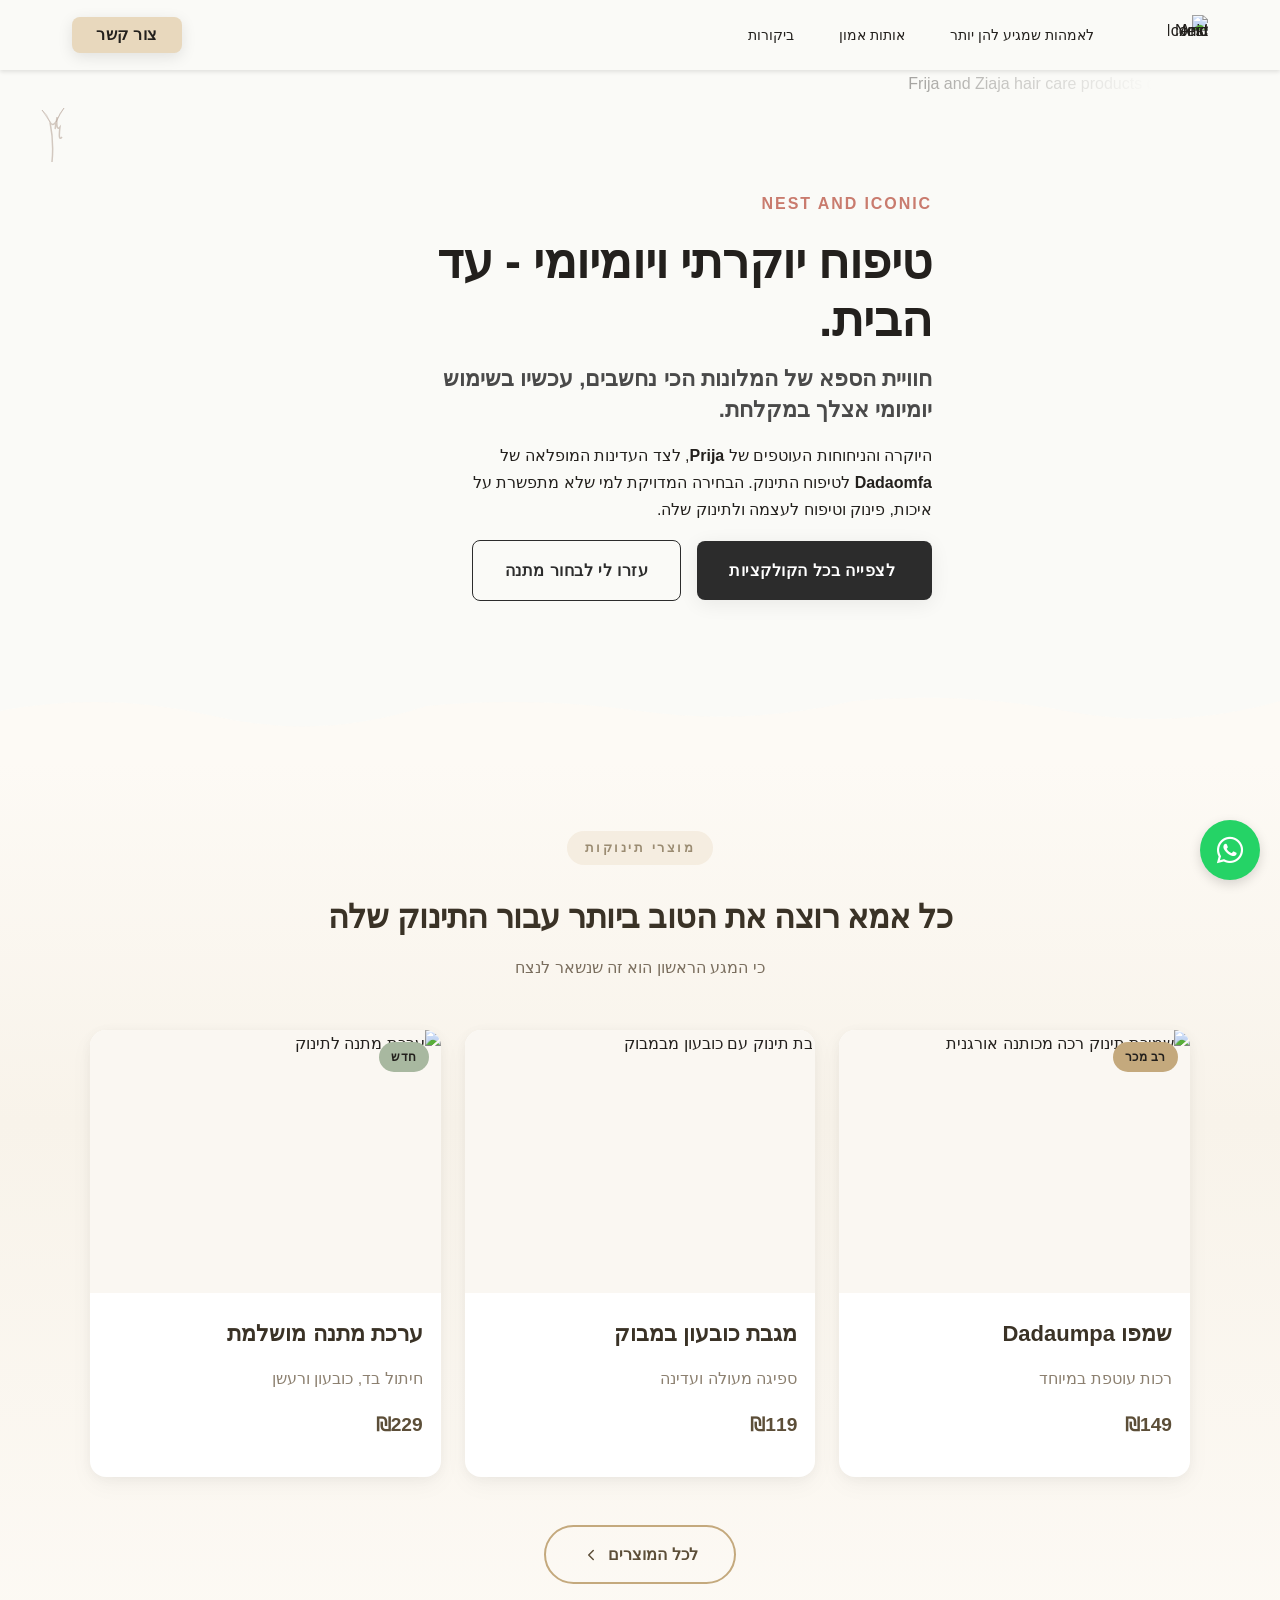
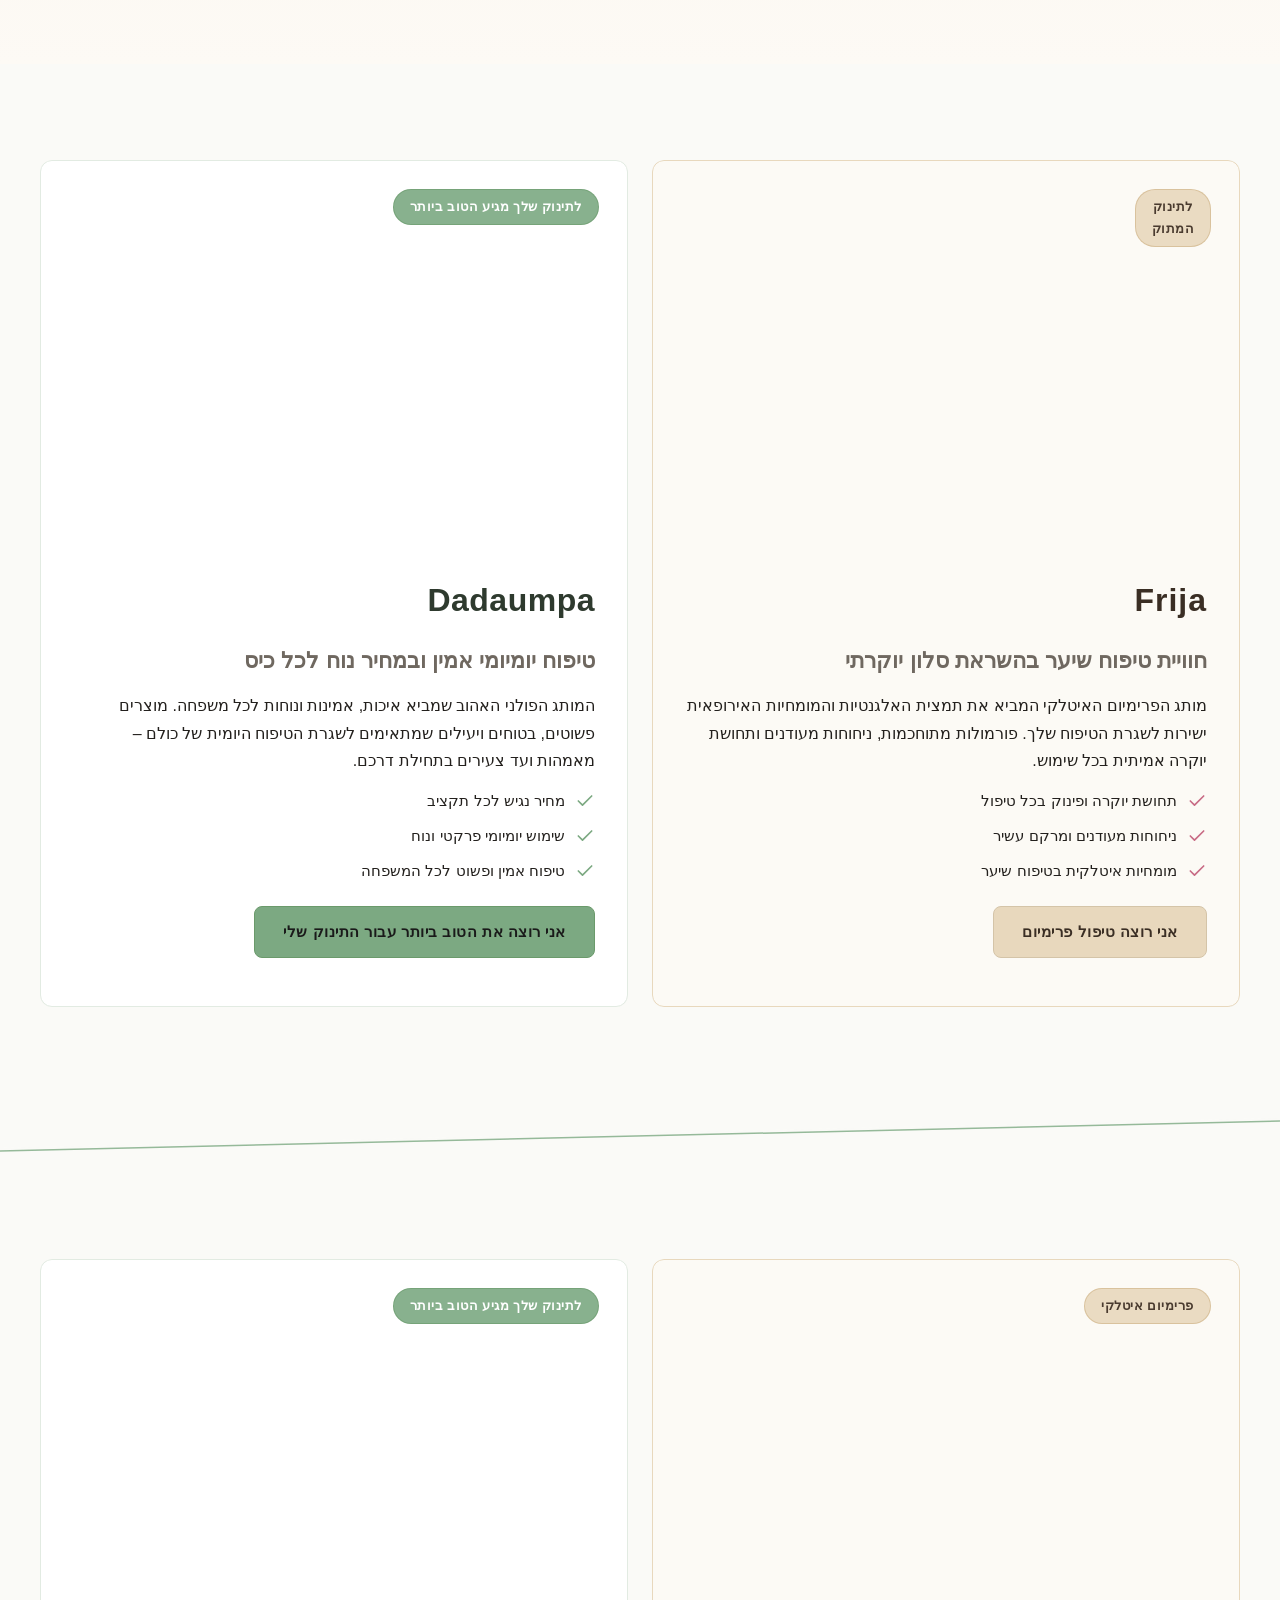
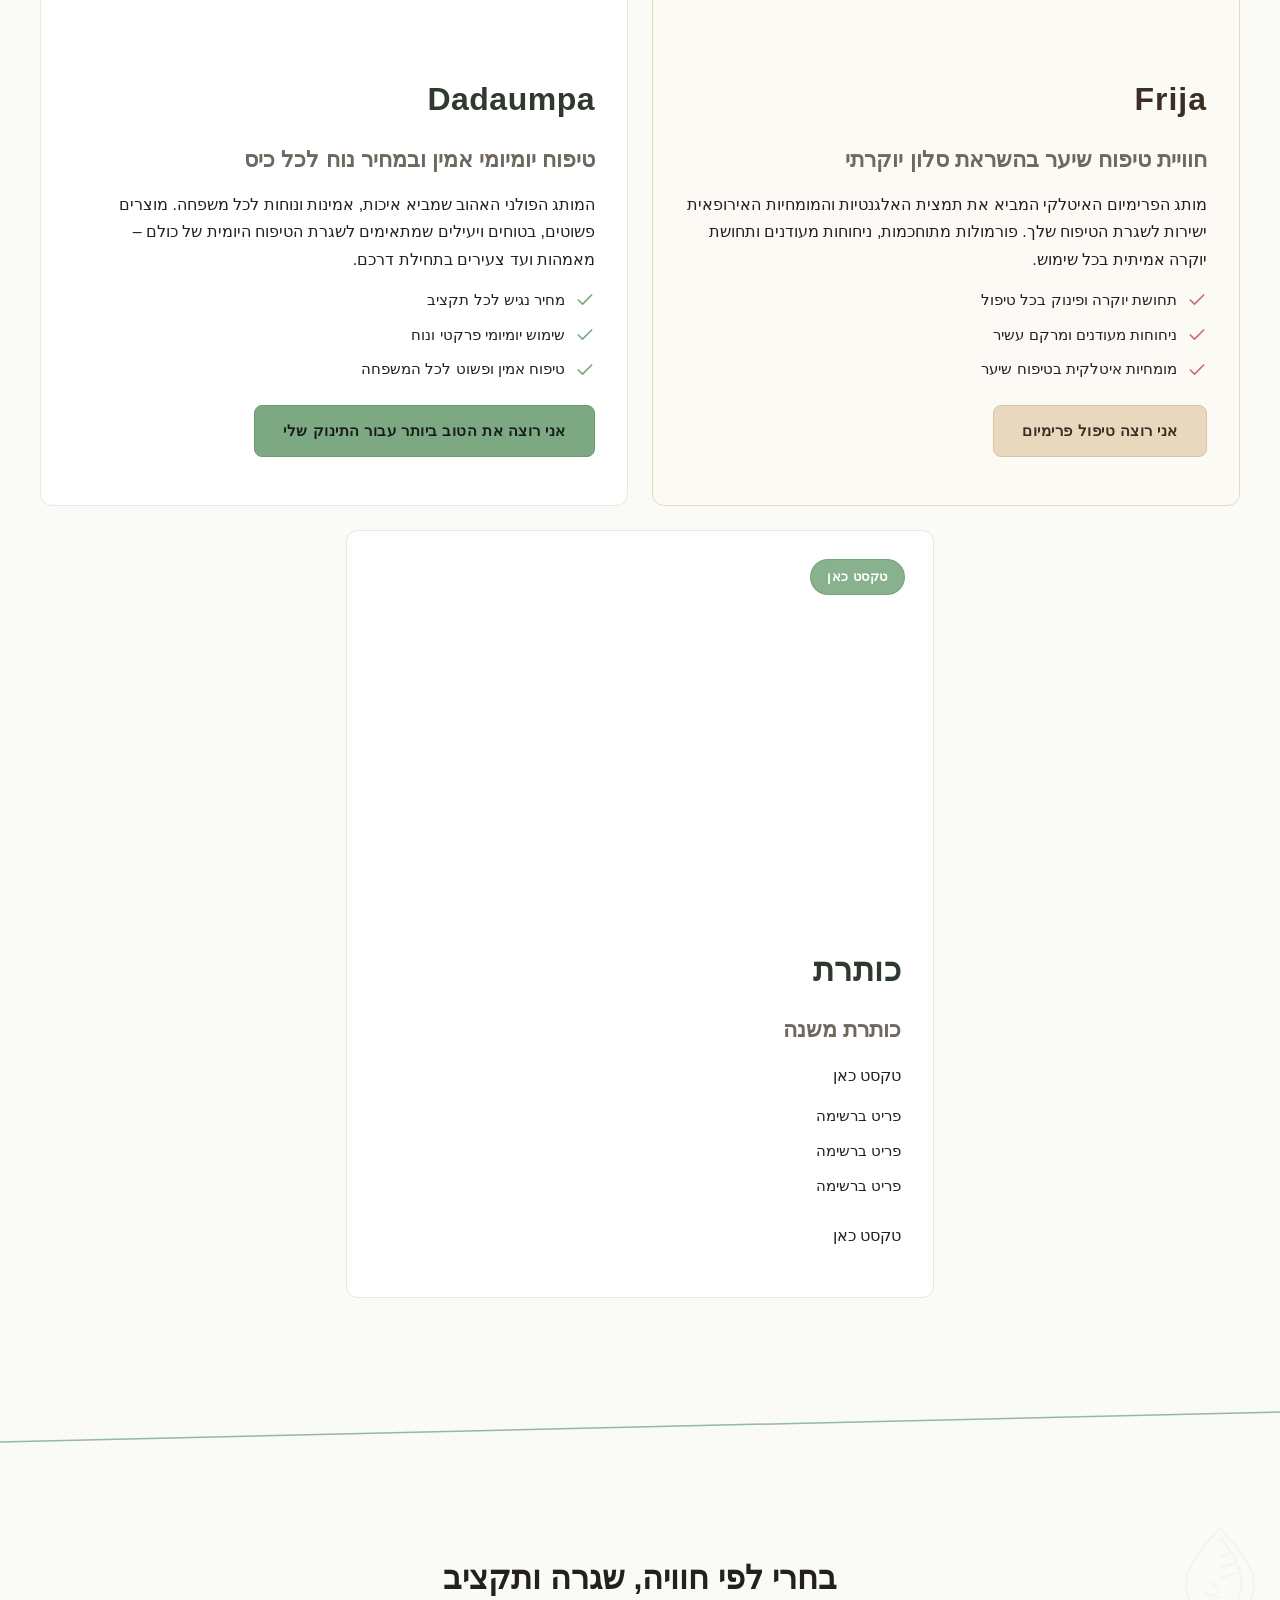
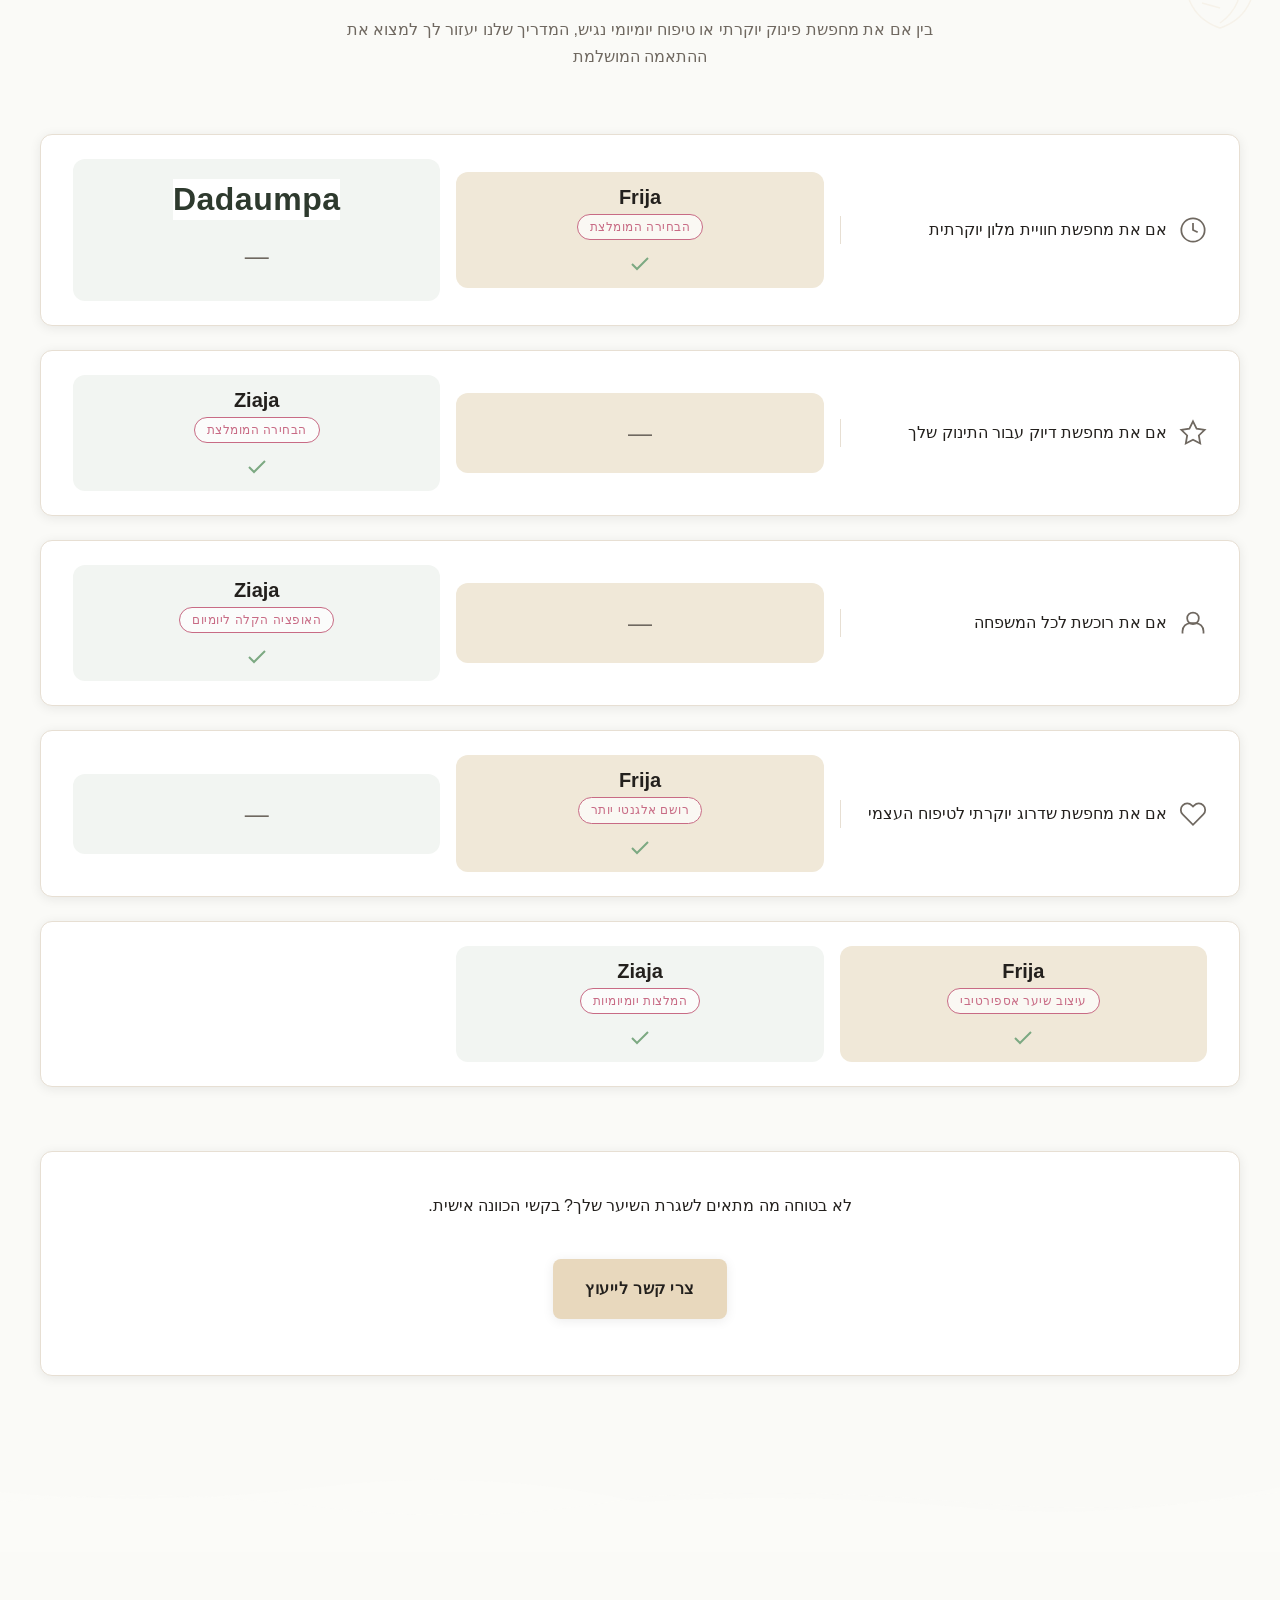
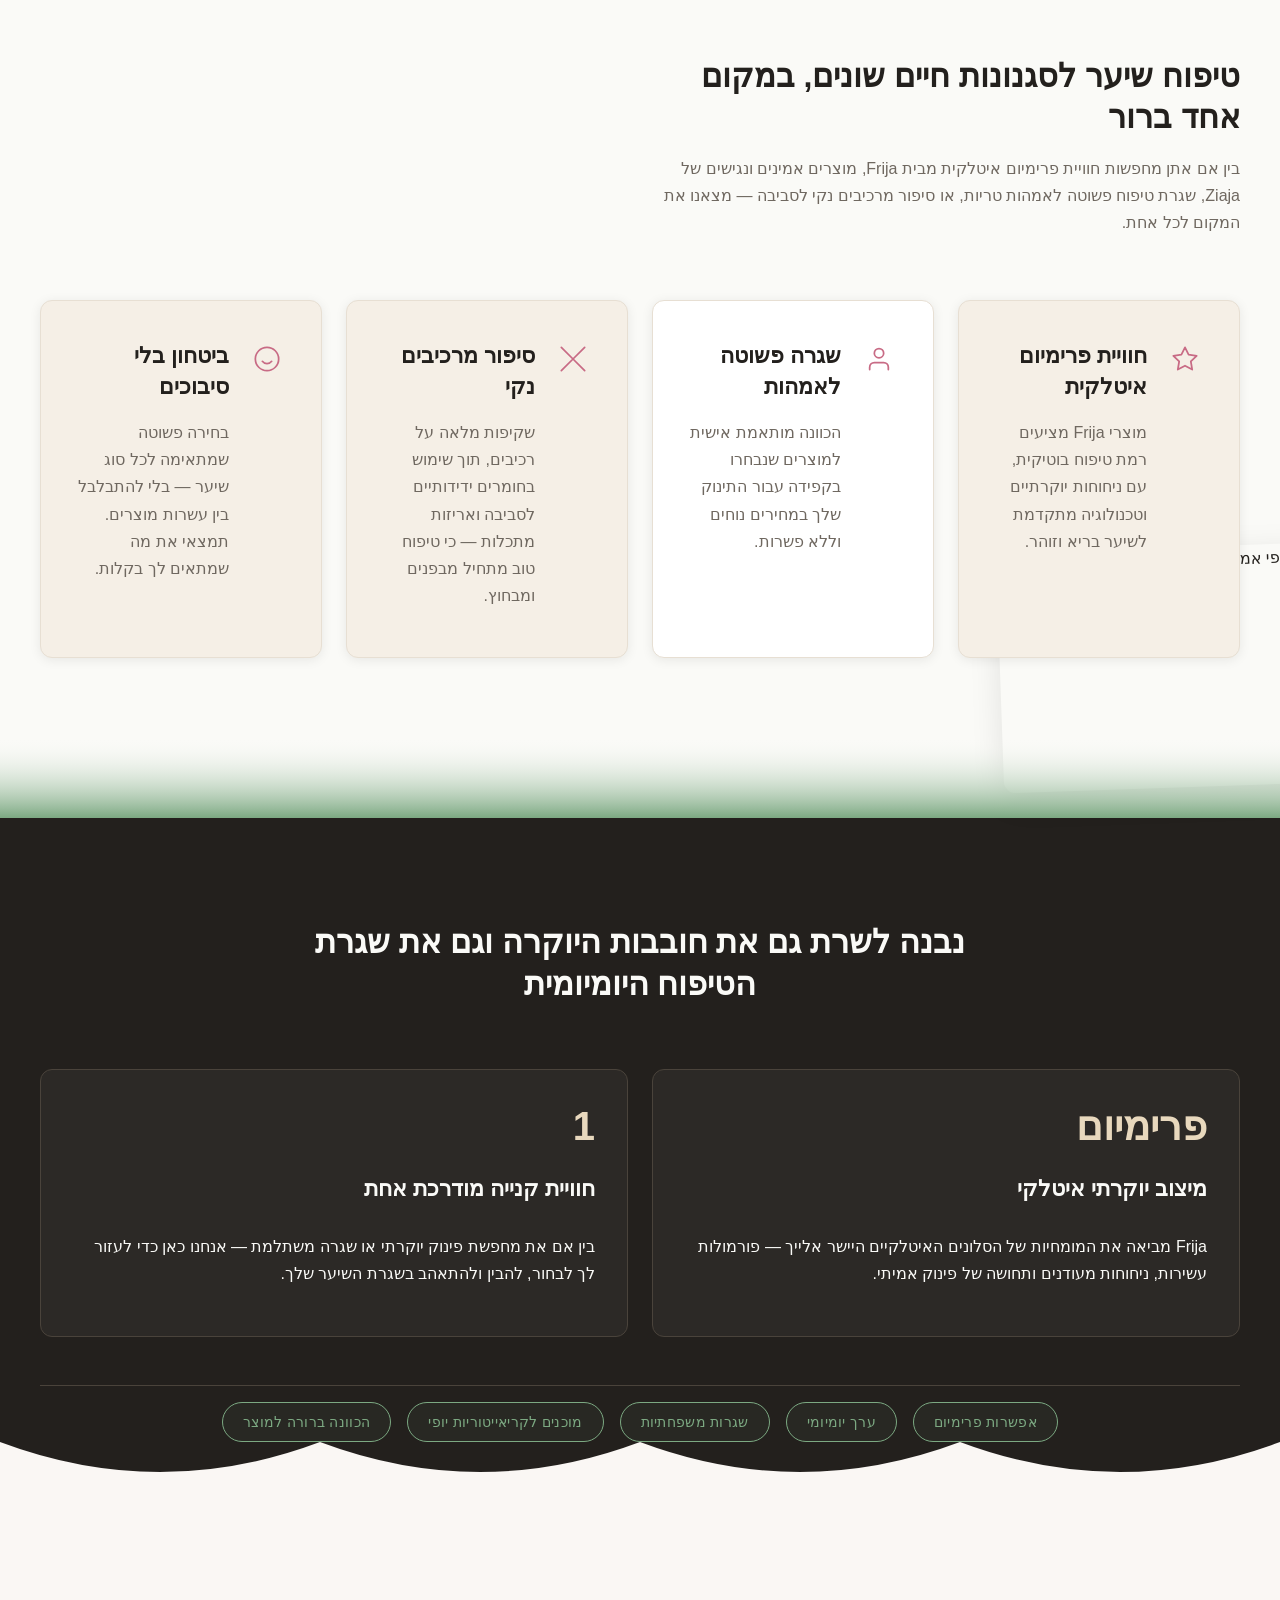
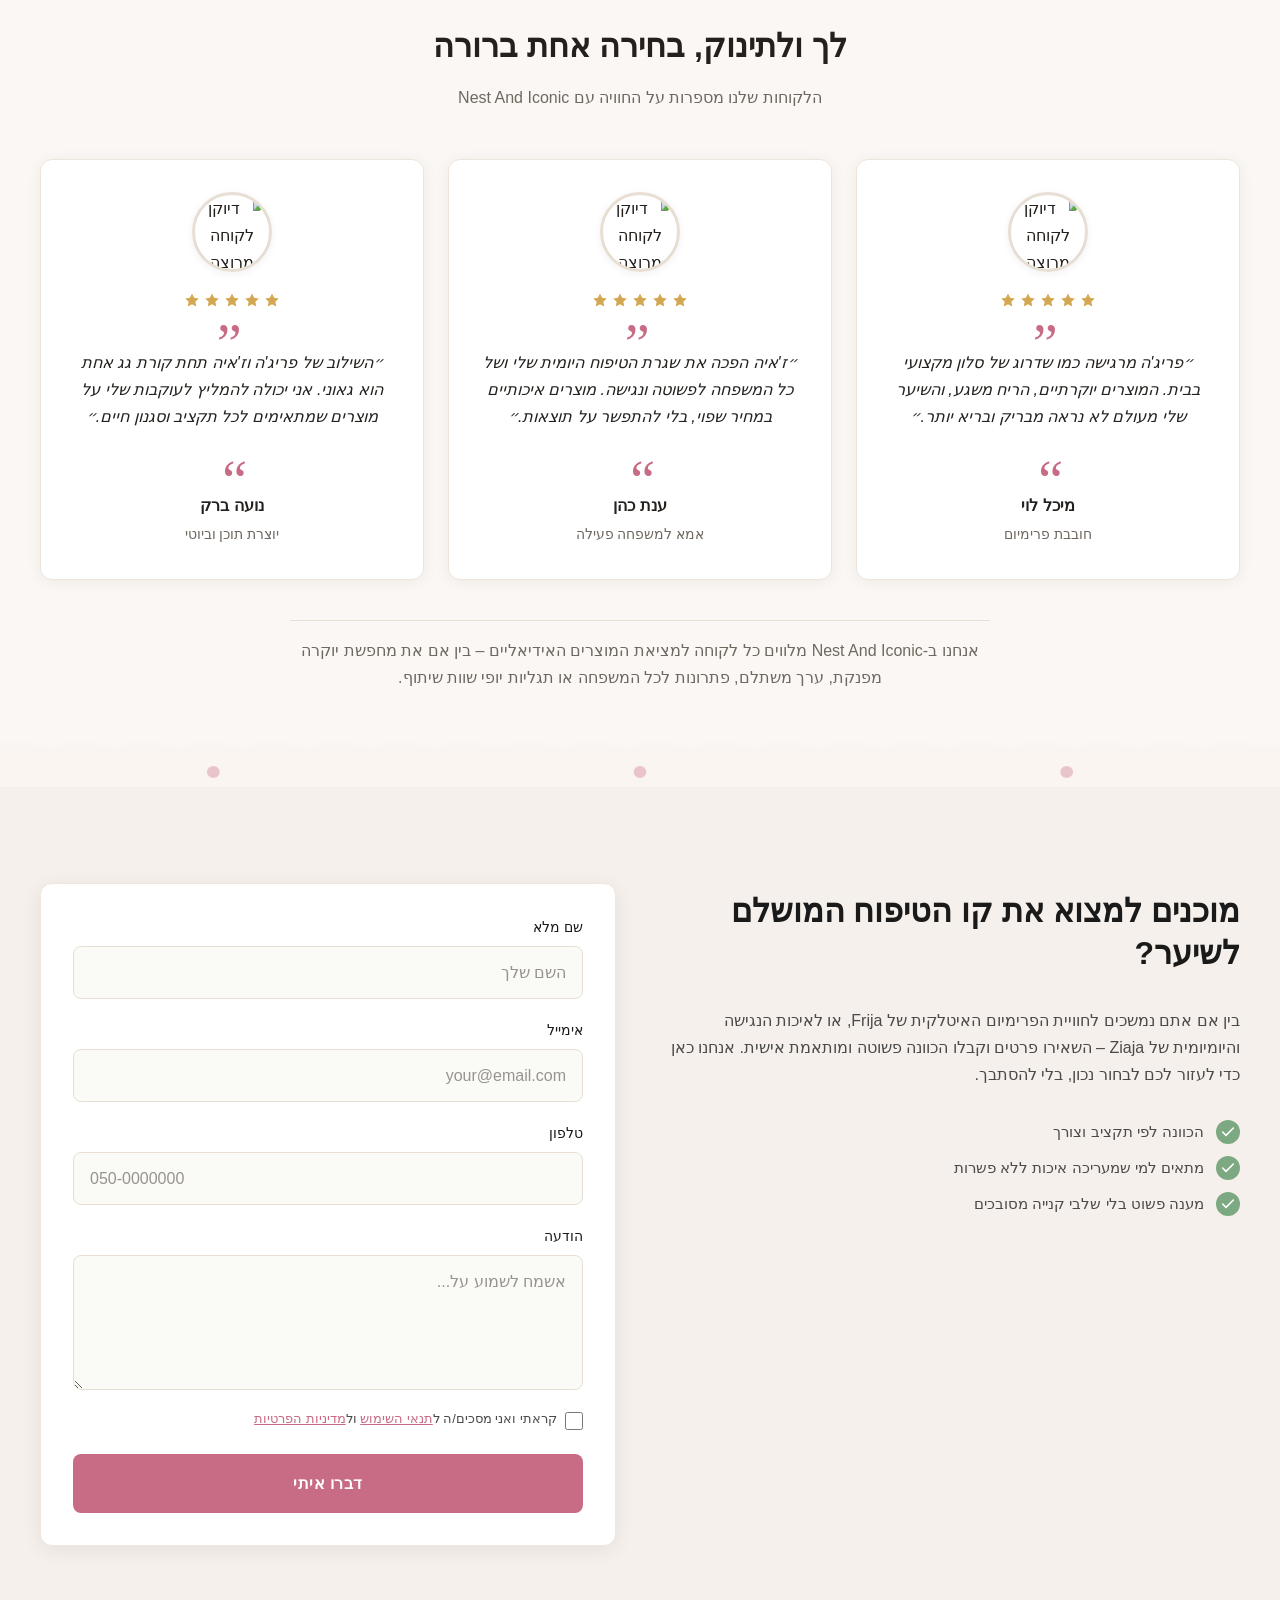
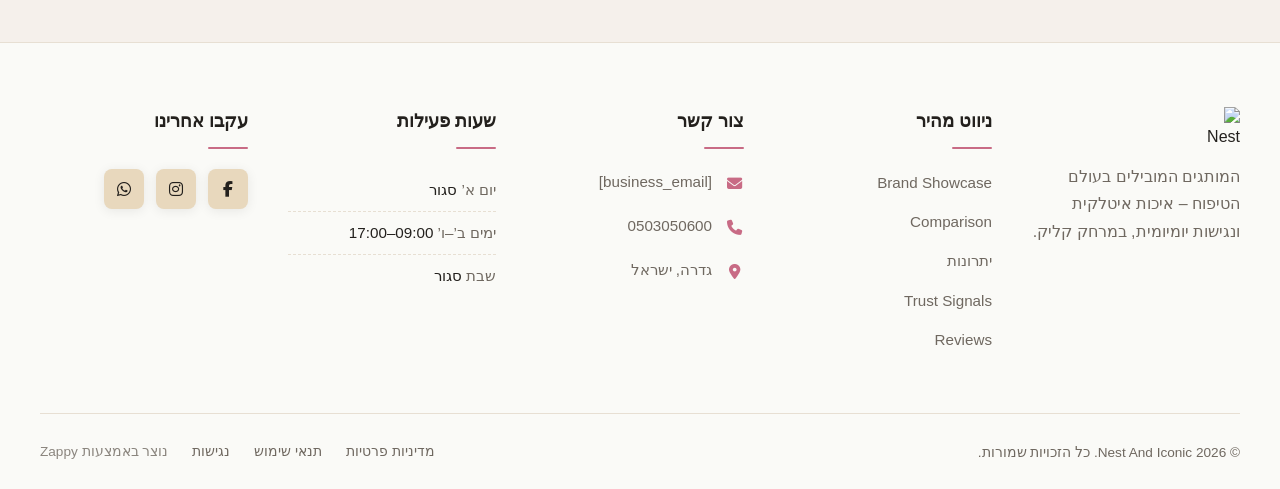
==== commit a0816529: "Incremental sync: 1 page(s) — text_edit" ====
--- a/index.html
+++ b/index.html
@@ -625,9 +625,9 @@
     <!-- Mickidum Accessibility Toolbar lazy-loaded by runtime -->
     <style id="zappy-critical-above-fold-css">
 html{box-sizing:border-box;-webkit-text-size-adjust:100%}*,*::before,*::after{box-sizing:inherit}body{margin:0;min-width:320px;overflow-x:clip}img,svg,video{max-width:100%;height:auto}main{display:block}.container{width:min(100% - 32px,1200px);margin-inline:auto}.navbar,nav.navbar,header .navbar,header[role="banner"]{position:relative;z-index:1000;width:100%}.nav-container,.navbar .container{display:flex;align-items:center;justify-content:space-between;min-height:64px}.logo,.logo-link img{display:block;width:35px;height:35px;object-fit:contain}.nav-menu,#navMenu{list-style:none;margin:0;padding:0}.navbar a,.nav-menu a,#navMenu a,.navbar .nav-links a{color:inherit;text-decoration:none}.navbar .sub-menu,.nav-menu .sub-menu,#navMenu .sub-menu{display:none}.fa,.fas,.far,.fab,.fa-solid,.fa-regular,.fa-brands{display:inline-block;min-width:1em;text-align:center}html:not(#zappy-noop)[data-zappy-site-type="ecommerce"] .phone-header-btn,html:not(#zappy-noop) .navbar:has(.nav-ecommerce-icons)>.phone-header-btn{display:none!important;visibility:hidden!important;width:0!important;height:0!important;pointer-events:none!important}.zappy-preview-empty-store-cta{display:none!important;visibility:hidden!important;height:0!important;max-height:0!important;overflow:hidden!important;margin:0!important;padding:0!important;border:0!important;box-shadow:none!important}.zappy-catalog-menu{background:var(--surface-color,var(--surface,linear-gradient(135deg,#f8f9fa 0%,#fff 100%)));border-bottom:1px solid var(--border-color,#e5e7eb);padding:0;position:sticky;top:0;z-index:90}.zappy-catalog-menu[dir=rtl],.zappy-catalog-menu.rtl{direction:rtl}.zappy-catalog-menu[dir=ltr],.zappy-catalog-menu.ltr{direction:ltr}.catalog-menu-container{max-width:1440px;margin:0 auto;display:flex;align-items:center;gap:8px;padding:10px 24px;overflow:visible}.catalog-menu-categories,.catalog-menu-list{display:flex;align-items:center;gap:4px;flex-wrap:wrap;margin:0;padding:0;list-style:none}.catalog-menu-item{display:inline-flex;align-items:center;padding:8px 16px;font-size:14px;font-weight:500;color:var(--text-color,var(--text,#374151));text-decoration:none;border-radius:20px;white-space:nowrap}.catalog-menu-all{background:var(--primary-color,var(--primary,#111));color:var(--text-light,#fff)!important}.catalog-menu-parent{position:relative;display:inline-flex;align-items:center}.catalog-menu-trigger{display:inline-flex;align-items:center;gap:6px}.catalog-menu-chevron{flex-shrink:0}.catalog-menu-parent>.sub-menu{display:none!important;visibility:hidden!important;opacity:0!important;pointer-events:none!important}.hero-section,.index-hero-section,section[class*="hero"]{position:relative;overflow:hidden;min-height:560px}.hero-bg-wrapper,.hero-bg-image,section[class*="hero"] [class*="hero-bg"]{position:absolute;inset:0;width:100%;height:100%}.hero-bg-wrapper img,.hero-bg-image img,section[class*="hero"] [data-hero-bg],section[class*="hero"] img[data-hero-background="true"]{width:100%!important;height:100%!important;object-fit:cover!important;display:block}.hero-content,section[class*="hero"] .container{position:relative;z-index:2}@media(max-width:768px){:root{--header-height:72px;--total-header-height:72px;--zappy-mobile-menu-top:72px}html[data-zappy-site-type="ecommerce"] body{padding-top:var(--total-header-height,72px)}html[data-zappy-site-type="ecommerce"] body>nav.navbar,html[data-zappy-site-type="ecommerce"] body>.navbar:not(.zappy-catalog-menu){position:fixed!important;top:0;left:0;right:0;z-index:100000;width:100%;margin-bottom:0}.zappy-catalog-menu{position:fixed;top:var(--header-height,72px);left:0;right:0;z-index:99999}.nav-container,.navbar .container{min-height:60px}.nav-menu,#navMenu{max-width:100vw;overflow-x:hidden}.hero-section,.index-hero-section,section[class*="hero"]{min-height:100svh}.hero-bg-wrapper,.hero-bg-image,.hero-scrim{min-height:100svh}}
-/* ZAPPY_CRITICAL_FIRST_PAINT_PARITY_V1 */
-
-/* ZAPPY_ANNOUNCEMENT_HEADER_OFFSET_CSS_V2 */
+:root{--nav-bg:#FAFAF7}.navbar{background-color:#FAFAF7!important}
+
+/* ZAPPY_ANNOUNCEMENT_HEADER_OFFSET_CSS_V3 */
 :root {
   --zappy-header-stack-height: calc(var(--zappy-announcement-height, 40px) + var(--header-height, 72px));
 }
@@ -636,15 +636,7 @@
 body:has(.zappy-announcement-bar) .navbar:not(.zappy-catalog-menu):not(.mobile-search-panel) {
   top: var(--zappy-announcement-height, 40px) !important;
 }
-/* First-paint: pull fullscreen heroes behind the fixed announcement+nav so a
-   transparent --nav-bg does not flash the cream body strip (live FOUC that
-   preview never showed because preview injects the same underlap eagerly). */
-body:has(.zappy-announcement-bar) section[data-hero-type^="fullscreen"],
-body:has(.zappy-announcement-bar) .index-hero-section,
-body:has(.zappy-announcement-bar) main > section[class*="hero"]:first-of-type {
-  margin-top: calc(-1 * var(--zappy-header-stack-height)) !important;
-  padding-top: calc(var(--zappy-header-stack-height)) !important;
-}
+
 
 
 /* ZAPPY_CONTENT_ALIGNMENT_FIRST_PAINT_CSS_V1 */
@@ -681,10 +673,7 @@
 }
 
 </style>
-    <link rel="preload" href="/styles.css" as="style">
-    <link rel="stylesheet" href="/styles.css" media="print" onload="this.media='all'">
-    <noscript><link rel="stylesheet" href="/styles.css"></noscript>
-    
+    <link rel="stylesheet" href="/styles.css">
     <script>window.ZAPPY_WEBSITE_ID = "29273329-be31-4e87-b1aa-1c647ba8ab93"; window.ZAPPY_API_BASE = "https://api.zappy5.com";</script>
     <link rel="preload" as="image" href="/assets/site-index-hero-image-1-1784063153522-rviwnf.webp?v=1784063156249" fetchpriority="high">
 
@@ -779,10 +768,10 @@
 <a class="skip-link" href="#main">דלג לתוכן הראשי</a>
   <nav class="navbar" dir="rtl">
   <button class="mobile-toggle" id="mobileToggle" aria-label="Menu">
-    <svg style="display:block !important" class="hamburger-icon" width="24" height="24" viewBox="0 0 24 24" fill="none">
+    <svg class="hamburger-icon" width="24" height="24" viewBox="0 0 24 24" fill="none">
       <path d="M3 12h18M3 6h18M3 18h18" stroke="currentColor" stroke-width="2" stroke-linecap="round"></path>
     </svg>
-    <svg class="close-icon" width="24" height="24" viewBox="0 0 24 24" fill="none" style="display:none !important">
+    <svg class="close-icon" width="24" height="24" viewBox="0 0 24 24" fill="none" style="display: none;">
       <path d="M18 6L6 18M6 6l12 12" stroke="currentColor" stroke-width="2" stroke-linecap="round"></path>
     </svg>
   </button>
@@ -1269,21 +1258,21 @@
   
 </div>
 
-  <div data-zappy-zoom-wrapper="true" data-element-id="img-1783924426822-ciizbrxqp" data-element-type="image" data-zappy-zoom-wrapper-width-mode="full" style="position: absolute; top: 0px !important; left: 0px !important; width: 100%; height: 100%; max-width: none; margin-left: 0px !important; margin-right: 0px !important; z-index: 0 !important; overflow: hidden; inset: 0; max-height: none" data-zappy-zoom-clip="true" data-zappy-wrapper-margins-applied="true" data-zappy-zoom-wrapper-align="center" data-zappy-zoom-wrapper-width="360px" data-zappy-zoom-wrapper-height="853px"><img loading="eager" fetchpriority="high" class="hero-fade-img hero-original-image-hidden" data-hero-bg="true" data-placeholder="index-hero-image-1" data-context="An elegant bathroom vanity scene bathed in warm daylight. White marble countertop holds Frija premium Italian hair care bottles (luxurious amber glass, gold caps) on the right side and Ziaja everyday hair care products (clean white and green tubes) on the left. Soft botanical accents like eucalyptus sprigs, a plush white towel, and a subtle reflection on the marble. Clean salon-like atmosphere with shallow depth of field, shot from a slightly elevated angle." width="1200" height="600" src="/assets/site-index-hero-image-1-1784063153522-rviwnf.webp?v=1784063156249" alt="Frija and Ziaja hair care products on marble vanity" data-hero-background="true" data-element-type="image" data-element-id="img-1783924426822-ciizbrxqp" style="object-position: 50% 50%; width: 100%; height: 100%; object-fit: cover; margin: 0; position: absolute; max-width: none; max-height: none; display: block !important; inset: 0" data-zappy-zoom="1" data-zappy-original-width="360" data-zappy-original-height="852.65625" decoding="async"></div>
+  <div data-zappy-zoom-wrapper="true" data-element-id="img-1783924426822-ciizbrxqp" data-element-type="image" data-zappy-zoom-wrapper-width-mode="full" style="position: absolute !important; top: 0px !important; left: 0px !important; width: 100% !important; height: 100% !important; max-width: none !important; margin-left: 0px !important; margin-right: 0px !important; z-index: 0 !important; overflow: hidden !important;" data-zappy-zoom-clip="true" data-zappy-wrapper-margins-applied="true" data-zappy-zoom-wrapper-align="center" data-zappy-zoom-wrapper-width="360px" data-zappy-zoom-wrapper-height="853px"><img loading="eager" fetchpriority="high" class="hero-fade-img hero-original-image-hidden" data-hero-bg="true" data-placeholder="index-hero-image-1" data-context="An elegant bathroom vanity scene bathed in warm daylight. White marble countertop holds Frija premium Italian hair care bottles (luxurious amber glass, gold caps) on the right side and Ziaja everyday hair care products (clean white and green tubes) on the left. Soft botanical accents like eucalyptus sprigs, a plush white towel, and a subtle reflection on the marble. Clean salon-like atmosphere with shallow depth of field, shot from a slightly elevated angle." width="1200" height="600" src="/assets/site-index-hero-image-1-1784063153522-rviwnf.webp?v=1784063156249" alt="Frija and Ziaja hair care products on marble vanity" data-hero-background="true" data-element-type="image" data-element-id="img-1783924426822-ciizbrxqp" style="object-position: 50% 50%; width: 100% !important; height: 100% !important; object-fit: cover !important; margin: 0px !important; position: absolute !important; left: 0% !important; top: 0% !important; max-width: none !important; max-height: none !important; display: block !important;" data-zappy-zoom="1" data-zappy-original-width="360" data-zappy-original-height="852.65625" decoding="async"></div>
   
   <div class="hero-fade-content">
     <div class="hero-text-group">
-      <p class="hero-eyebrow"><b>Nest And IconIc</b></p>
-      <h1 class="display-xl">טיפוח יוקרתי ויומיומי - עד הבית.
+      <p class="hero-eyebrow" style=""><b>Nest And IconIc</b></p>
+      <h1 class="display-xl" style="">טיפוח יוקרתי ויומיומי - עד הבית.
 
 </h1>
-      <h3 class="hero-subtitle">
+      <h3 class="hero-subtitle" style="">
 חוויית הספא של המלונות הכי נחשבים, עכשיו בשימוש יומיומי אצלך במקלחת.
 
 </h3>
-      <p dir="rtl">היוקרה והניחוחות העוטפים של <b>Prija</b>, לצד העדינות המופלאה של <b>Dadaomfa</b> לטיפוח התינוק. הבחירה המדויקת למי שלא מתפשרת על איכות, פינוק וטיפוח לעצמה ולתינוק שלה.</p>
+      <p dir="rtl" style="">היוקרה והניחוחות העוטפים של <b>Prija</b>, לצד העדינות המופלאה של <b>Dadaomfa</b> לטיפוח התינוק. הבחירה המדויקת למי שלא מתפשרת על איכות, פינוק וטיפוח לעצמה ולתינוק שלה.</p>
     </div>
-    <div class="hero-cta-row">
+    <div class="hero-cta-row" style="">
       <a href="#brands" class="btn-primary" data-element-type="button" data-element-id="btn-1783924426812-75yvr0w11" data-native-element="true" style="outline: none;">&nbsp;לצפייה בכל הקולקציות</a>
       <a href="#contact" class="btn-secondary" data-element-type="button" data-element-id="btn-1783924426812-jdwpn5b51" data-native-element="true" style="outline: none;">עזרו לי לבחור מתנה</a>
     </div>
@@ -1308,18 +1297,18 @@
   <div class="baby-products-container">
     <div class="baby-products-header">
       <p><span class="baby-products-label">מוצרי תינוקות</span>
-      </p><h2 class="baby-products-title">כל אמא רוצה את הטוב ביותר עבור התינוק שלה</h2>
+      </p><h2 class="baby-products-title" style="">כל אמא רוצה את הטוב ביותר עבור התינוק שלה</h2>
       <p class="baby-products-subtitle">כי המגע הראשון הוא זה שנשאר לנצח</p>
     </div>
     
-    <div class="baby-products-grid zappy-preserve-css-grid" style="display: grid; --zappy-grid-cols: repeat(3, minmax(0, 1fr)); grid-template-columns: repeat(3, minmax(0, 1fr)); align-items: stretch !important;" data-zappy-explicit-columns="true" data-original-item-width="328" data-original-gap="16px">
+    <div class="baby-products-grid zappy-preserve-css-grid" style="display: grid; --zappy-grid-cols: repeat(3, minmax(0, 1fr)); grid-template-columns: repeat(3, minmax(0, 1fr)); align-items: stretch !important;" data-zappy-explicit-columns="true" data-original-item-width="328" data-original-gap="12px">
       <article class="baby-product-card" data-grid-item-index="0">
         <div class="baby-product-image-wrapper">
-          <img data-placeholder="baby-blanket-1" data-context="Soft organic cotton baby blanket in warm beige tone, folded elegantly on a wooden surface with soft natural light" src="/assets/image-1784063412158-15wvh9.webp" alt="שמיכת תינוק רכה מכותנה אורגנית" class="baby-product-image" data-element-type="image" data-element-id="img-1784063048162-spj8loxz1" loading="lazy" decoding="async" fetchpriority="low">
+          <img data-placeholder="baby-blanket-1" data-context="Soft organic cotton baby blanket in warm beige tone, folded elegantly on a wooden surface with soft natural light" src="/assets/image-1784063412158-15wvh9.webp" alt="שמיכת תינוק רכה מכותנה אורגנית" class="baby-product-image" data-zappy-editable-image="true" data-element-type="image" data-element-id="img-1784063048162-spj8loxz1" style="" loading="lazy" decoding="async" fetchpriority="low">
           <span class="baby-product-badge" style="color: rgb(35, 32, 29) !important;">רב מכר</span>
         </div>
         <div class="baby-product-content">
-          <h3 class="baby-product-name">שמיכת כותנה אורגנית</h3>
+          <h3 class="baby-product-name" style="">שמפו Dadaumpa&nbsp;</h3>
           <p class="baby-product-desc">רכות עוטפת במיוחד</p>
           <p><span class="baby-product-price">₪149</span>
         </p></div>
@@ -1327,18 +1316,18 @@
 
       <article class="baby-product-card" data-grid-item-index="1">
         <div class="baby-product-image-wrapper">
-          <img data-placeholder="baby-towel-1" data-context="Luxurious hooded baby towel made from bamboo fiber, soft cream color, draped over a modern nursery chair" src="/assets/image-1784063412158-15wvh9.webp" alt="מגבת תינוק עם כובעון מבמבוק" class="baby-product-image" data-element-type="image" data-element-id="img-1784063048164-owodxztkb" loading="lazy" decoding="async" fetchpriority="low">
+          <div data-zappy-zoom-wrapper="true" data-element-id="img-1784063048164-owodxztkb" data-element-type="image" data-zappy-zoom-wrapper-width="344px" data-zappy-zoom-wrapper-height="746px" data-zappy-zoom-wrapper-width-mode="px" data-zappy-zoom-wrapper-align="center" style="position: relative !important; overflow: hidden !important; width: 344px !important; max-width: 100% !important; margin-left: auto !important; margin-right: auto !important; height: 746px !important; display: block !important;" data-zappy-zoom-clip="true" data-zappy-wrapper-margins-applied="true"><img data-placeholder="baby-towel-1" data-context="Luxurious hooded baby towel made from bamboo fiber, soft cream color, draped over a modern nursery chair" src="/assets/image-1784063412158-15wvh9.webp" alt="מגבת תינוק עם כובעון מבמבוק" class="baby-product-image" data-zappy-editable-image="true" data-element-type="image" data-element-id="img-1784063048164-owodxztkb" style="object-position: 50% 50%; margin: 0px !important; left: -5.12553% !important; top: -2.5% !important; width: 110.251% !important; height: 105% !important; max-width: none !important; max-height: none !important; display: block !important; object-fit: cover !important;" data-zappy-zoom="1.05" loading="lazy" decoding="async" fetchpriority="low"></div>
         </div>
         <div class="baby-product-content">
           <h3 class="baby-product-name">מגבת כובעון במבוק</h3>
           <p class="baby-product-desc">ספיגה מעולה ועדינה</p>
-          <p><span class="baby-product-price">₪119</span>
+          <p style=""><span class="baby-product-price">₪119</span>
         </p></div>
       </article>
 
       <article class="baby-product-card" data-grid-item-index="2">
         <div class="baby-product-image-wrapper">
-          <img data-placeholder="baby-set-1" data-context="Elegant baby gift set with muslin swaddle, matching beanie, and soft rattle toy, beautifully packaged in pastel tones" src="/assets/image-1784063412158-15wvh9.webp" alt="ערכת מתנה לתינוק" class="baby-product-image" data-element-type="image" data-element-id="img-1784063048166-3vkioywwl" loading="lazy" decoding="async" fetchpriority="low">
+          <img data-placeholder="baby-set-1" data-context="Elegant baby gift set with muslin swaddle, matching beanie, and soft rattle toy, beautifully packaged in pastel tones" src="/assets/image-1784063412158-15wvh9.webp" alt="ערכת מתנה לתינוק" class="baby-product-image" data-zappy-editable-image="true" data-element-type="image" data-element-id="img-1784063048166-3vkioywwl" style="" loading="lazy" decoding="async" fetchpriority="low">
           <span class="baby-product-badge baby-product-badge--new" style="color: rgb(35, 32, 29) !important;">חדש</span>
         </div>
         <div class="baby-product-content">
@@ -1377,10 +1366,10 @@
         <div class="index-brand-showcase-card__frame">
           <div class="index-brand-showcase-card__image-wrapper" style="text-align: center; max-width: calc(100% + 40px) !important; width: calc(100% + 40px) !important; margin-left: -20px !important; margin-right: -20px !important; margin-top: -20px !important; height: auto !important; min-height: 0px !important; max-height: none !important;" data-zappy-mobile-bleed="1">
             <a data-zappy-click-action="link" href="/" style="text-decoration: none; color: inherit; display: contents;"><div data-zappy-zoom-wrapper="true" data-element-id="img-1783850268013-4rjcu3853" data-element-type="image" data-zappy-zoom-wrapper-width="326px" data-zappy-zoom-wrapper-height="217px" data-zappy-zoom-wrapper-width-mode="card-slot" data-zappy-zoom-wrapper-align="center" style="cursor: pointer; position: relative !important; overflow: hidden !important; width: 100% !important; max-width: 100% !important; margin-left: auto !important; margin-right: auto !important; height: 217px !important; display: block !important; max-height: none !important; padding-bottom: 0px !important; min-height: 0px !important;" data-zappy-card-slot-fill="1" data-zappy-zoom-clip="true" data-zappy-wrapper-margins-applied="true" data-zappy-click-action="link"><img decoding="async" data-placeholder="index-brand-showcase-image-1" data-context="Luxurious Italian hair care product bottle on a marble surface with soft champagne lighting, elegant and sophisticated beauty photography" width="600" height="400" src="/assets/site-index-brand-showcase-image-1-1784055978640-cc9k6t.webp" alt="מוצר טיפוח שיער איטלקי פרימיום" class="index-brand-showcase-card__image" data-element-type="image" data-element-id="img-1783850268013-4rjcu3853" style="object-position: 50% 50% !important; display: block !important; object-fit: cover !important; margin: 0px !important; left: -15% !important; top: -22.7594% !important; width: 130% !important; height: 145.519% !important; max-width: none !important; max-height: none !important; position: absolute !important;" data-zappy-zoom="1.3" data-zappy-original-width="326" data-zappy-original-height="217.33334350585938" data-zappy-object-position="50% 50%" data-zappy-click-action="link"></div></a>
-            <div class="index-brand-showcase-card__badge index-brand-showcase-card__badge--frija" style="text-align: center;"><ol style="box-sizing: border-box !important; width: auto !important; max-width: 150px !important;" data-zappy-text-width="custom"><li></li><li></li><li>לתינוק<br>המתוק</li></ol></div>
+            <div class="index-brand-showcase-card__badge index-brand-showcase-card__badge--frija" style="text-align: center;"><ol style="box-sizing: border-box !important; width: auto !important; max-width: 150px !important;" data-zappy-text-width="custom"><li></li><li></li><li style="">לתינוק<br>המתוק</li></ol></div>
           </div>
           <div class="index-brand-showcase-card__content">
-            <h2 class="index-brand-showcase-card__brand-name index-brand-showcase-card__brand-name--frija">Frija</h2>
+            <h2 class="index-brand-showcase-card__brand-name index-brand-showcase-card__brand-name--frija" style="">Frija</h2>
             <h3 class="index-brand-showcase-card__tagline">חוויית טיפוח שיער בהשראת סלון יוקרתי</h3>
             <p class="index-brand-showcase-card__description">מותג הפרימיום האיטלקי המביא את תמצית האלגנטיות והמומחיות האירופאית ישירות לשגרת הטיפוח שלך. פורמולות מתוחכמות, ניחוחות מעודנים ותחושת יוקרה אמיתית בכל שימוש.</p>
             <ul class="index-brand-showcase-card__benefits">
@@ -1414,11 +1403,11 @@
         <div class="index-brand-showcase-card__frame">
           <div class="index-brand-showcase-card__image-wrapper" style="margin-left: -20px !important; margin-right: -20px !important; margin-top: -20px !important; width: calc(100% + 40px) !important; max-width: calc(100% + 40px) !important; height: auto !important; min-height: 0px !important; max-height: none !important;" data-zappy-mobile-bleed="1">
             
-            <div class="index-brand-showcase-card__badge index-brand-showcase-card__badge--ziaja">לתינוק שלך מגיע הטוב ביותר</div>
+            <div class="index-brand-showcase-card__badge index-brand-showcase-card__badge--ziaja" style="">לתינוק שלך מגיע הטוב ביותר</div>
           </div>
           <div class="index-brand-showcase-card__content">
-            <h2 class="index-brand-showcase-card__brand-name index-brand-showcase-card__brand-name--ziaja">Dadaumpa</h2>
-            <h3 class="index-brand-showcase-card__tagline">טיפוח יומיומי אמין ובמחיר נוח לכל כיס</h3>
+            <h2 class="index-brand-showcase-card__brand-name index-brand-showcase-card__brand-name--ziaja" style="">Dadaumpa</h2>
+            <h3 class="index-brand-showcase-card__tagline" style="">טיפוח יומיומי אמין ובמחיר נוח לכל כיס</h3>
             <p class="index-brand-showcase-card__description">המותג הפולני האהוב שמביא איכות, אמינות ונוחות לכל משפחה. מוצרים פשוטים, בטוחים ויעילים שמתאימים לשגרת הטיפוח היומית של כולם – מאמהות ועד צעירים בתחילת דרכם.</p>
             <ul class="index-brand-showcase-card__benefits">
               <li class="index-brand-showcase-card__benefit">
@@ -1471,10 +1460,10 @@
         <div class="index-brand-showcase-card__frame">
           <div class="index-brand-showcase-card__image-wrapper" style="margin-left: -20px !important; margin-right: -20px !important; margin-top: -20px !important; width: calc(100% + 40px) !important; max-width: calc(100% + 40px) !important; height: auto !important; min-height: 0px !important; max-height: none !important;" data-zappy-mobile-bleed="1">
             <div data-zappy-zoom-wrapper="true" data-element-id="img-1783850268013-4rjcu3853" data-element-type="image" data-zappy-zoom-wrapper-width="326px" data-zappy-zoom-wrapper-height="217px" data-zappy-zoom-wrapper-width-mode="card-slot" data-zappy-zoom-wrapper-align="center" style="position: relative !important; overflow: hidden !important; width: 100% !important; max-width: 100% !important; margin-left: auto !important; margin-right: auto !important; height: 217px !important; display: block !important; max-height: none !important; padding-bottom: 0px !important; min-height: 0px !important;" data-zappy-card-slot-fill="1" data-zappy-zoom-clip="true" data-zappy-wrapper-margins-applied="true"><img decoding="async" data-placeholder="index-brand-showcase-image-1" data-context="Luxurious Italian hair care product bottle on a marble surface with soft champagne lighting, elegant and sophisticated beauty photography" width="600" height="400" src="/assets/site-index-brand-showcase-image-1-1784055445457-bqnqms.webp?v=1784055447667" alt="מוצר טיפוח שיער איטלקי פרימיום" class="index-brand-showcase-card__image" data-element-type="image" data-element-id="img-1784055076711-7ypbodq3v" style="display: block !important; object-position: 83% 32% !important; object-fit: cover !important; margin: 0px !important; left: -16.6% !important; top: -10.984% !important; width: 120% !important; height: 134.325% !important; max-width: none !important; max-height: none !important; position: absolute !important;" data-zappy-zoom="1.2" data-zappy-original-width="326" data-zappy-original-height="217.33334350585938" data-zappy-object-position="83% 32%"></div>
-            <div class="index-brand-showcase-card__badge index-brand-showcase-card__badge--frija">פרימיום איטלקי</div>
+            <div class="index-brand-showcase-card__badge index-brand-showcase-card__badge--frija" style="">פרימיום איטלקי</div>
           </div>
           <div class="index-brand-showcase-card__content">
-            <h2 class="index-brand-showcase-card__brand-name index-brand-showcase-card__brand-name--frija">Frija</h2>
+            <h2 class="index-brand-showcase-card__brand-name index-brand-showcase-card__brand-name--frija" style="">Frija</h2>
             <h3 class="index-brand-showcase-card__tagline">חוויית טיפוח שיער בהשראת סלון יוקרתי</h3>
             <p class="index-brand-showcase-card__description">מותג הפרימיום האיטלקי המביא את תמצית האלגנטיות והמומחיות האירופאית ישירות לשגרת הטיפוח שלך. פורמולות מתוחכמות, ניחוחות מעודנים ותחושת יוקרה אמיתית בכל שימוש.</p>
             <ul class="index-brand-showcase-card__benefits">
@@ -1508,11 +1497,11 @@
         <div class="index-brand-showcase-card__frame">
           <div class="index-brand-showcase-card__image-wrapper" style="margin-left: -20px !important; margin-right: -20px !important; margin-top: -20px !important; width: calc(100% + 40px) !important; max-width: calc(100% + 40px) !important; height: auto !important; min-height: 0px !important; max-height: none !important;" data-zappy-mobile-bleed="1">
             
-            <div class="index-brand-showcase-card__badge index-brand-showcase-card__badge--ziaja">לתינוק שלך מגיע הטוב ביותר</div>
+            <div class="index-brand-showcase-card__badge index-brand-showcase-card__badge--ziaja" style="">לתינוק שלך מגיע הטוב ביותר</div>
           </div>
           <div class="index-brand-showcase-card__content">
-            <h2 class="index-brand-showcase-card__brand-name index-brand-showcase-card__brand-name--ziaja">Dadaumpa</h2>
-            <h3 class="index-brand-showcase-card__tagline">טיפוח יומיומי אמין ובמחיר נוח לכל כיס</h3>
+            <h2 class="index-brand-showcase-card__brand-name index-brand-showcase-card__brand-name--ziaja" style="">Dadaumpa</h2>
+            <h3 class="index-brand-showcase-card__tagline" style="">טיפוח יומיומי אמין ובמחיר נוח לכל כיס</h3>
             <p class="index-brand-showcase-card__description">המותג הפולני האהוב שמביא איכות, אמינות ונוחות לכל משפחה. מוצרים פשוטים, בטוחים ויעילים שמתאימים לשגרת הטיפוח היומית של כולם – מאמהות ועד צעירים בתחילת דרכם.</p>
             <ul class="index-brand-showcase-card__benefits">
               <li class="index-brand-showcase-card__benefit">
@@ -1542,18 +1531,18 @@
         <div class="index-brand-showcase-card__frame">
           <div class="index-brand-showcase-card__image-wrapper" style="margin-left: -20px !important; margin-right: -20px !important; margin-top: -20px !important; width: calc(100% + 40px) !important; max-width: calc(100% + 40px) !important; height: auto !important; min-height: 0px !important; max-height: none !important;" data-zappy-mobile-bleed="1">
             
-            <div class="index-brand-showcase-card__badge index-brand-showcase-card__badge--ziaja">טקסט כאן</div>
+            <div class="index-brand-showcase-card__badge index-brand-showcase-card__badge--ziaja" style="cursor: text;">טקסט כאן</div>
           </div>
           <div class="index-brand-showcase-card__content">
-            <h2 class="index-brand-showcase-card__brand-name index-brand-showcase-card__brand-name--ziaja">כותרת</h2>
-            <h3 class="index-brand-showcase-card__tagline">כותרת משנה</h3>
-            <p class="index-brand-showcase-card__description">טקסט כאן</p>
+            <h2 class="index-brand-showcase-card__brand-name index-brand-showcase-card__brand-name--ziaja" style="cursor: text;">כותרת</h2>
+            <h3 class="index-brand-showcase-card__tagline" style="cursor: text;">כותרת משנה</h3>
+            <p class="index-brand-showcase-card__description" style="cursor: text;">טקסט כאן</p>
             <ul class="index-brand-showcase-card__benefits">
-              <li class="index-brand-showcase-card__benefit">פריט ברשימה</li>
-              <li class="index-brand-showcase-card__benefit">פריט ברשימה</li>
-              <li class="index-brand-showcase-card__benefit">פריט ברשימה</li>
+              <li class="index-brand-showcase-card__benefit" style="cursor: text;">פריט ברשימה</li>
+              <li class="index-brand-showcase-card__benefit" style="cursor: text;">פריט ברשימה</li>
+              <li class="index-brand-showcase-card__benefit" style="cursor: text;">פריט ברשימה</li>
             </ul>
-            <p>טקסט כאן</p></div>
+            <p style="cursor: text;">טקסט כאן</p></div>
         </div>
         <!-- Decorative Ziaja Leaf Cluster -->
         <div class="index-brand-showcase-card__decoration index-brand-showcase-card__decoration--ziaja" aria-hidden="true">
@@ -1586,7 +1575,7 @@
     <div class="index-comparison-section__container" id="zappy-section-5">
         <div class="index-comparison-section__intro" id="zappy-section-6">
             <h2 class="index-comparison-section__title">בחרי לפי חוויה, שגרה ותקציב</h2>
-            <p class="index-comparison-section__subtitle">בין אם את מחפשת פינוק יוקרתי או טיפוח יומיומי נגיש, המדריך שלנו יעזור לך למצוא את ההתאמה המושלמת</p>
+            <p class="index-comparison-section__subtitle" style="">בין אם את מחפשת פינוק יוקרתי או טיפוח יומיומי נגיש, המדריך שלנו יעזור לך למצוא את ההתאמה המושלמת</p>
         </div>
 
         <div class="index-comparison-section__table" id="zappy-section-7">
@@ -1594,7 +1583,7 @@
             <article class="index-comparison-section__row" data-row="1" id="zappy-section-8">
                 <div class="index-comparison-section__need" id="zappy-section-9">
                     <svg class="index-comparison-section__need-icon" data-element-type="icon" data-icon-type="svg" viewBox="0 0 24 24" fill="none" stroke="currentColor" stroke-width="1.5" xmlns="http://www.w3.org/2000/svg"><circle cx="12" cy="12" r="10"></circle><path d="M12 6v6l4 2"></path></svg>
-                    <span>אם את מחפשת חוויית מלון יוקרתית</span>
+                    <span style="">אם את מחפשת חוויית מלון יוקרתית</span>
                 </div>
                 <div class="index-comparison-section__brand index-comparison-section__brand--frija" id="zappy-section-10">
                     <div class="index-comparison-section__brand-header" id="zappy-section-11">
@@ -1605,7 +1594,7 @@
                 </div>
                 <div class="index-comparison-section__brand index-comparison-section__brand--ziaja" id="zappy-section-12">
                     <div class="index-comparison-section__brand-header" id="zappy-section-13">
-                        <span class="index-comparison-section__brand-name"><h2 class="index-brand-showcase-card__brand-name index-brand-showcase-card__brand-name--ziaja" style="text-align: right; background-color: rgb(255, 255, 255); outline-offset: 2px !important;">Dadaumpa</h2></span>
+                        <span class="index-comparison-section__brand-name" style=""><h2 class="index-brand-showcase-card__brand-name index-brand-showcase-card__brand-name--ziaja" style="text-align: right; background-color: rgb(255, 255, 255); outline-offset: 2px !important;">Dadaumpa</h2></span>
                     </div>
                     <p><span class="index-comparison-section__dash">—</span>
                 </p></div>
@@ -1613,16 +1602,16 @@
 
             <!-- Row 2 -->
             <article class="index-comparison-section__row" data-row="2" id="zappy-section-14">
-                <div class="index-comparison-section__need" id="zappy-section-15">
+                <div class="index-comparison-section__need" id="zappy-section-15" style="">
                     <svg class="index-comparison-section__need-icon" data-element-type="icon" data-icon-type="svg" viewBox="0 0 24 24" fill="none" stroke="currentColor" stroke-width="1.5" xmlns="http://www.w3.org/2000/svg" style="cursor: pointer;"><path d="M12 2L15.09 8.26L22 9.27L17 14.14L18.18 21.02L12 17.77L5.82 21.02L7 14.14L2 9.27L8.91 8.26L12 2Z"></path></svg>
                     <span>אם את מחפשת דיוק עבור התינוק שלך</span>
                 </div>
-                <div class="index-comparison-section__brand index-comparison-section__brand--frija" id="zappy-section-16">
+                <div class="index-comparison-section__brand index-comparison-section__brand--frija" id="zappy-section-16" style="">
                     <span class="index-comparison-section__dash">—</span>
                 </div>
                 <div class="index-comparison-section__brand index-comparison-section__brand--ziaja" id="zappy-section-17">
-                    <div class="index-comparison-section__brand-header" id="zappy-section-18">
-                        <span class="index-comparison-section__brand-name">Ziaja</span>
+                    <div class="index-comparison-section__brand-header" id="zappy-section-18" style="">
+                        <span class="index-comparison-section__brand-name" style="">Ziaja</span>
                         <span class="index-comparison-section__brand-label">הבחירה המומלצת</span>
                     </div>
                     <svg class="index-comparison-section__check" data-element-type="icon" data-icon-type="svg" viewBox="0 0 24 24" fill="none" stroke="currentColor" stroke-width="2" xmlns="http://www.w3.org/2000/svg"><path d="M20 6L9 17l-5-5"></path></svg>
@@ -1660,7 +1649,7 @@
                     </div>
                     <svg class="index-comparison-section__check" data-element-type="icon" data-icon-type="svg" viewBox="0 0 24 24" fill="none" stroke="currentColor" stroke-width="2" xmlns="http://www.w3.org/2000/svg"><path d="M20 6L9 17l-5-5"></path></svg>
                 </div>
-                <div class="index-comparison-section__brand index-comparison-section__brand--ziaja" id="zappy-section-28">
+                <div class="index-comparison-section__brand index-comparison-section__brand--ziaja" style="" id="zappy-section-28">
                     <span class="index-comparison-section__dash">—</span>
                 </div>
             </article>
@@ -1671,13 +1660,13 @@
                 <div class="index-comparison-section__brand index-comparison-section__brand--frija" id="zappy-section-31">
                     <div class="index-comparison-section__brand-header" id="zappy-section-32">
                         <span class="index-comparison-section__brand-name">Frija</span>
-                        <span class="index-comparison-section__brand-label">עיצוב שיער אספירטיבי</span>
+                        <span class="index-comparison-section__brand-label" style="">עיצוב שיער אספירטיבי</span>
                     </div>
                     <svg class="index-comparison-section__check" data-element-type="icon" data-icon-type="svg" viewBox="0 0 24 24" fill="none" stroke="currentColor" stroke-width="2" xmlns="http://www.w3.org/2000/svg"><path d="M20 6L9 17l-5-5"></path></svg>
                 </div>
                 <div class="index-comparison-section__brand index-comparison-section__brand--ziaja" id="zappy-section-33">
                     <div class="index-comparison-section__brand-header" id="zappy-section-34">
-                        <span class="index-comparison-section__brand-name">Ziaja</span>
+                        <span class="index-comparison-section__brand-name" style="">Ziaja</span>
                         <span class="index-comparison-section__brand-label">המלצות יומיומיות</span>
                     </div>
                     <svg class="index-comparison-section__check" data-element-type="icon" data-icon-type="svg" viewBox="0 0 24 24" fill="none" stroke="currentColor" stroke-width="2" xmlns="http://www.w3.org/2000/svg"><path d="M20 6L9 17l-5-5"></path></svg>
@@ -1740,8 +1729,8 @@
           <svg data-element-type="icon" data-icon-type="svg" viewBox="0 0 24 24" fill="none" stroke="currentColor" stroke-width="1.5" stroke-linecap="round" stroke-linejoin="round" xmlns="http://www.w3.org/2000/svg"><path d="M20 21V19C20 16.7909 18.2091 15 16 15H8C5.79086 15 4 16.7909 4 19V21"></path><path d="M12 11C14.2091 11 16 9.20914 16 7C16 4.79086 14.2091 3 12 3C9.79086 3 8 4.79086 8 7C8 9.20914 9.79086 11 12 11Z"></path></svg>
         </div>
         <div class="tile-content">
-          <h3>שגרה פשוטה לאמהות</h3>
-          <p>הכוונה מותאמת אישית למוצרים שנבחרו בקפידה עבור התינוק שלך במחירים נוחים וללא פשרות.</p>
+          <h3 style="">שגרה פשוטה לאמהות</h3>
+          <p style="">הכוונה מותאמת אישית למוצרים שנבחרו בקפידה עבור התינוק שלך במחירים נוחים וללא פשרות.</p>
         </div>
       </div>
 
@@ -1774,7 +1763,7 @@
 
   <!-- Decorative Lifestyle Image Tile (Peeking from bottom-left corner) -->
   <div class="index-benefits-decorative-image">
-    <img data-placeholder="index-benefits-image-1" data-context="Bright bathroom shelves with soft white towels, Frija and Ziaja product bottles arranged elegantly, natural daylight streaming in, clean and airy beauty aesthetic" width="600" height="400" src="/assets/site-index-benefits-image-1.webp" alt="מדפי אמבטיה מוארים עם מוצרי טיפוח" loading="lazy" data-element-type="image" data-element-id="img-1784053977526-qcrzgmltc" decoding="async" fetchpriority="low">
+    <img data-placeholder="index-benefits-image-1" data-context="Bright bathroom shelves with soft white towels, Frija and Ziaja product bottles arranged elegantly, natural daylight streaming in, clean and airy beauty aesthetic" width="600" height="400" src="/assets/site-index-benefits-image-1.webp" alt="מדפי אמבטיה מוארים עם מוצרי טיפוח" loading="lazy" data-element-type="image" data-element-id="img-1784053977526-qcrzgmltc" style="" decoding="async" fetchpriority="low">
   </div>
 
   <!-- Bottom Divider: Botanical Green Gradient Fade -->
@@ -1845,7 +1834,7 @@
   <div class="reviews-container">
     <!-- Section Header -->
     <div class="reviews-header">
-      <h2 class="reviews-title">לך ולתינוק, בחירה אחת ברורה</h2>
+      <h2 class="reviews-title" style="">לך ולתינוק, בחירה אחת ברורה</h2>
       <p class="reviews-subtitle">הלקוחות שלנו מספרות על החוויה עם Nest And Iconic</p>
     </div>
 
@@ -1856,7 +1845,7 @@
       <article class="review-card" id="zappy-section-42" data-grid-item-index="0">
         <div class="review-card-inner">
           <div class="review-portrait-wrapper">
-            <img loading="lazy" decoding="async" data-placeholder="index-reviews-image-1" data-context="Portrait of a sophisticated woman in her 30s with glossy, well-styled hair, warm daylight, soft beige tones, beauty and personal care context" width="80" height="80" src="/assets/site-index-reviews-image-1.webp" alt="דיוקן לקוחה מרוצה" class="review-portrait" data-element-type="image" data-element-id="img-1784053977528-038irhqxg" fetchpriority="low">
+            <img loading="lazy" decoding="async" data-placeholder="index-reviews-image-1" data-context="Portrait of a sophisticated woman in her 30s with glossy, well-styled hair, warm daylight, soft beige tones, beauty and personal care context" width="80" height="80" src="/assets/site-index-reviews-image-1.webp" alt="דיוקן לקוחה מרוצה" class="review-portrait" data-element-type="image" data-element-id="img-1784053977528-038irhqxg" style="" fetchpriority="low">
           </div>
           <div class="review-content">
             <div class="review-stars" aria-label="5 מתוך 5 כוכבים">
@@ -1881,7 +1870,7 @@
       <article class="review-card" id="zappy-section-43" data-grid-item-index="1">
         <div class="review-card-inner">
           <div class="review-portrait-wrapper">
-            <img loading="lazy" decoding="async" data-placeholder="index-reviews-image-2" data-context="Portrait of a warm, smiling mother in her 40s with natural, healthy hair, soft daylight, approachable and genuine expression, beauty and personal care context" width="80" height="80" src="/assets/site-index-reviews-image-2.webp" alt="דיוקן לקוחה מרוצה" class="review-portrait" data-element-type="image" data-element-id="img-1784053977530-rmeyny8ez" fetchpriority="low">
+            <img loading="lazy" decoding="async" data-placeholder="index-reviews-image-2" data-context="Portrait of a warm, smiling mother in her 40s with natural, healthy hair, soft daylight, approachable and genuine expression, beauty and personal care context" width="80" height="80" src="/assets/site-index-reviews-image-2.webp" alt="דיוקן לקוחה מרוצה" class="review-portrait" data-element-type="image" data-element-id="img-1784053977530-rmeyny8ez" style="" fetchpriority="low">
           </div>
           <div class="review-content">
             <div class="review-stars" aria-label="5 מתוך 5 כוכבים">
@@ -1906,7 +1895,7 @@
       <article class="review-card" id="zappy-section-44" data-grid-item-index="2">
         <div class="review-card-inner">
           <div class="review-portrait-wrapper">
-            <img loading="lazy" decoding="async" data-placeholder="index-reviews-image-3" data-context="Portrait of a stylish beauty influencer in her late 20s with trendy, vibrant hair, warm daylight, confident and creative expression, beauty and personal care context" width="80" height="80" src="/assets/site-index-reviews-image-3.webp" alt="דיוקן לקוחה מרוצה" class="review-portrait" data-element-type="image" data-element-id="img-1784053977532-z5xppcuh8" fetchpriority="low">
+            <img loading="lazy" decoding="async" data-placeholder="index-reviews-image-3" data-context="Portrait of a stylish beauty influencer in her late 20s with trendy, vibrant hair, warm daylight, confident and creative expression, beauty and personal care context" width="80" height="80" src="/assets/site-index-reviews-image-3.webp" alt="דיוקן לקוחה מרוצה" class="review-portrait" data-element-type="image" data-element-id="img-1784053977532-z5xppcuh8" style="" fetchpriority="low">
           </div>
           <div class="review-content">
             <div class="review-stars" aria-label="5 מתוך 5 כוכבים">
@@ -1956,7 +1945,7 @@
                 <h2 class="index-contact-section__heading">מוכנים למצוא את קו הטיפוח המושלם לשיער?</h2>
                 <p class="index-contact-section__description">בין אם אתם נמשכים לחוויית הפרימיום האיטלקית של Frija, או לאיכות הנגישה והיומיומית של Ziaja – השאירו פרטים וקבלו הכוונה פשוטה ומותאמת אישית. אנחנו כאן כדי לעזור לכם לבחור נכון, בלי להסתבך.</p>
                 
-                <ul class="index-contact-section__reassurance"><li class="index-contact-section__reassurance-item">
+                <ul class="index-contact-section__reassurance" style=""><li class="index-contact-section__reassurance-item">
                         <span class="index-contact-section__reassurance-icon" aria-hidden="true">
                             <svg data-element-type="icon" data-icon-type="svg" width="20" height="20" viewBox="0 0 20 20" fill="none" xmlns="http://www.w3.org/2000/svg" style="cursor: pointer;">
                                 <path d="M16.6667 5L7.5 14.1667L3.33333 10" stroke="currentColor" stroke-width="2" stroke-linecap="round" stroke-linejoin="round"></path>
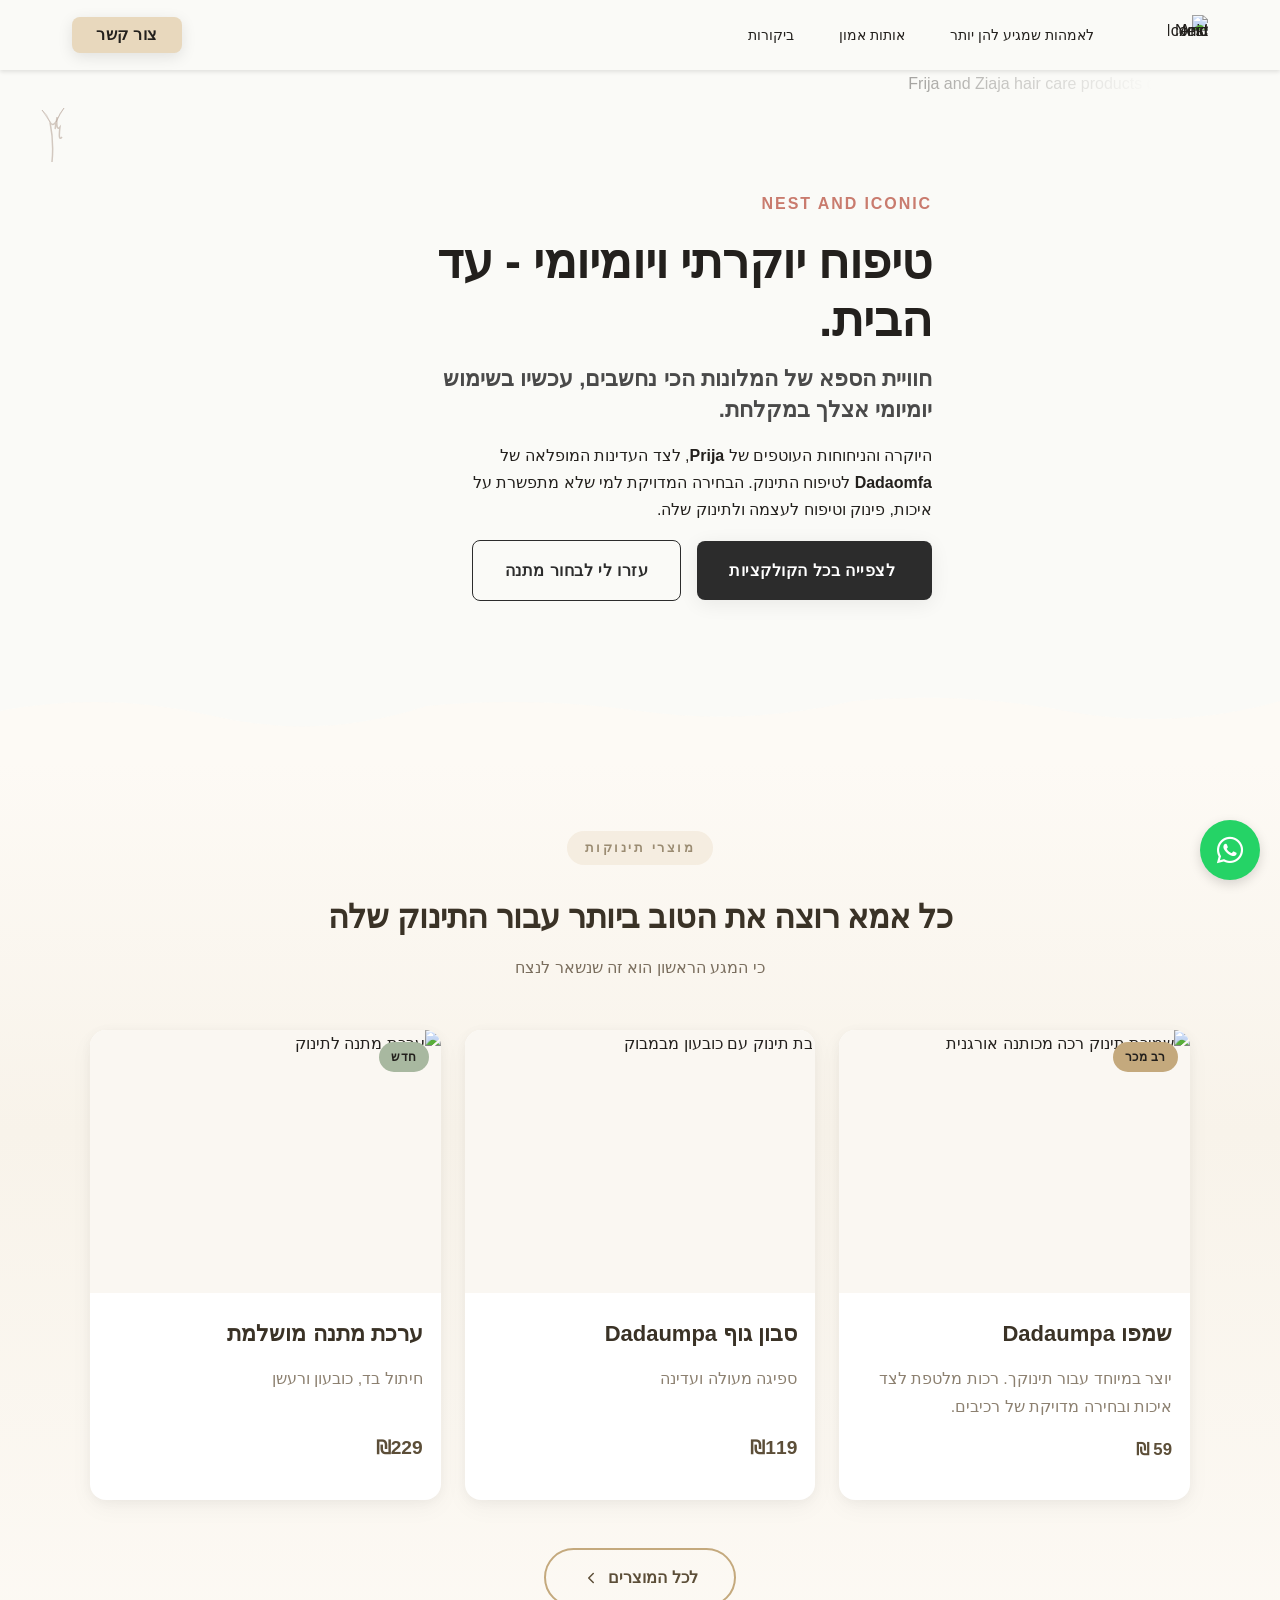
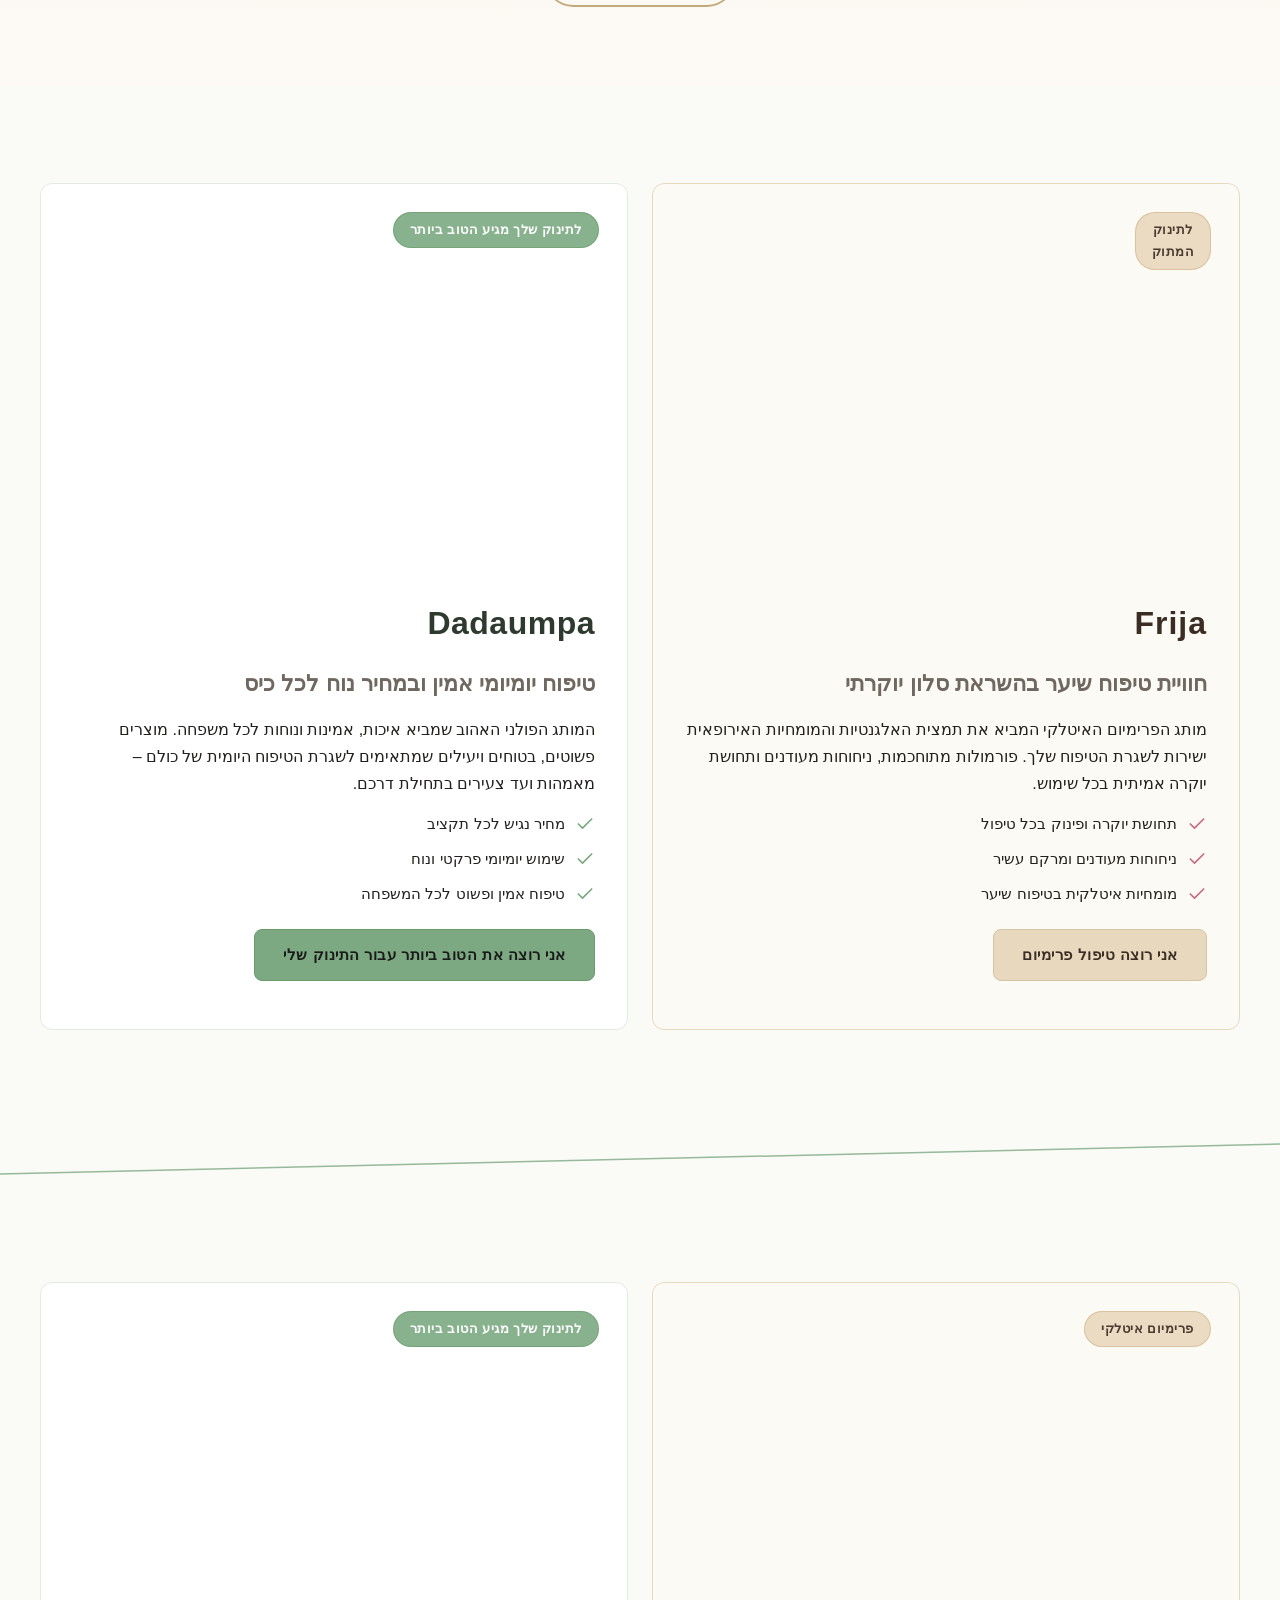
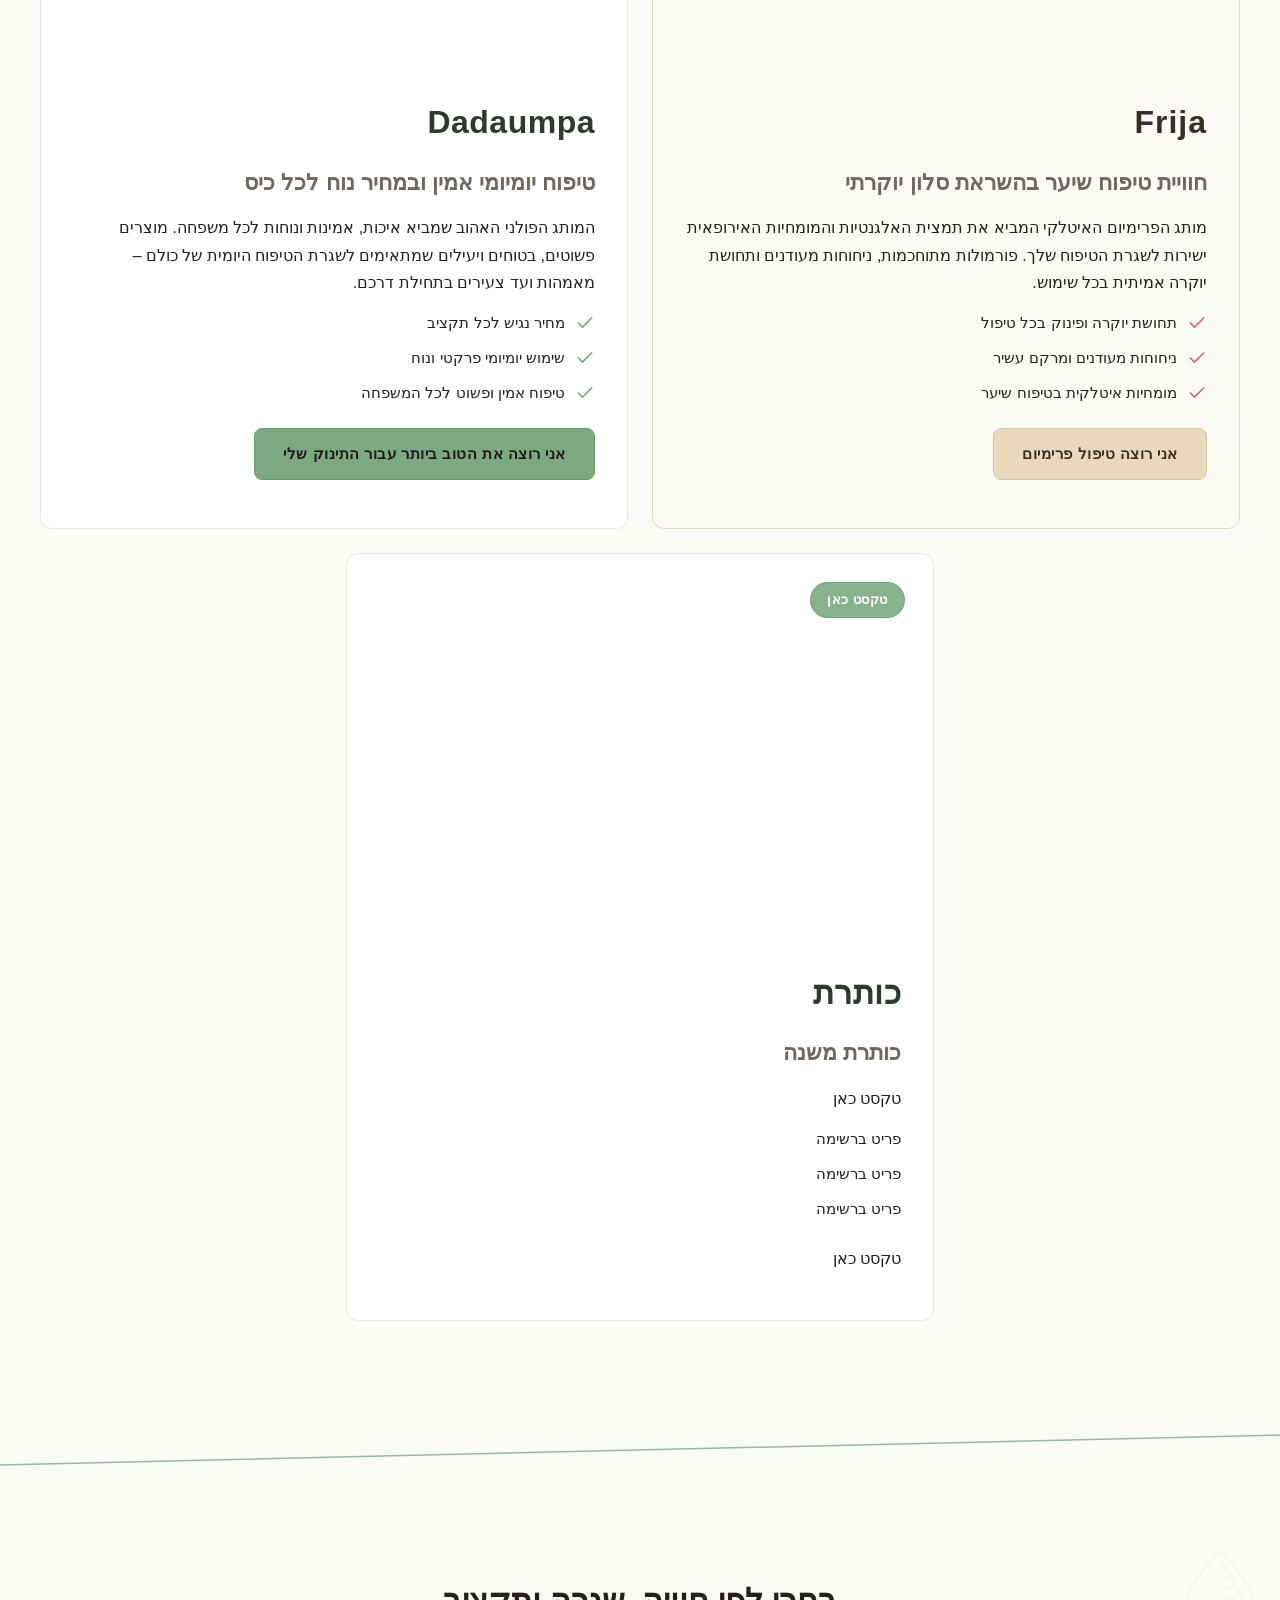
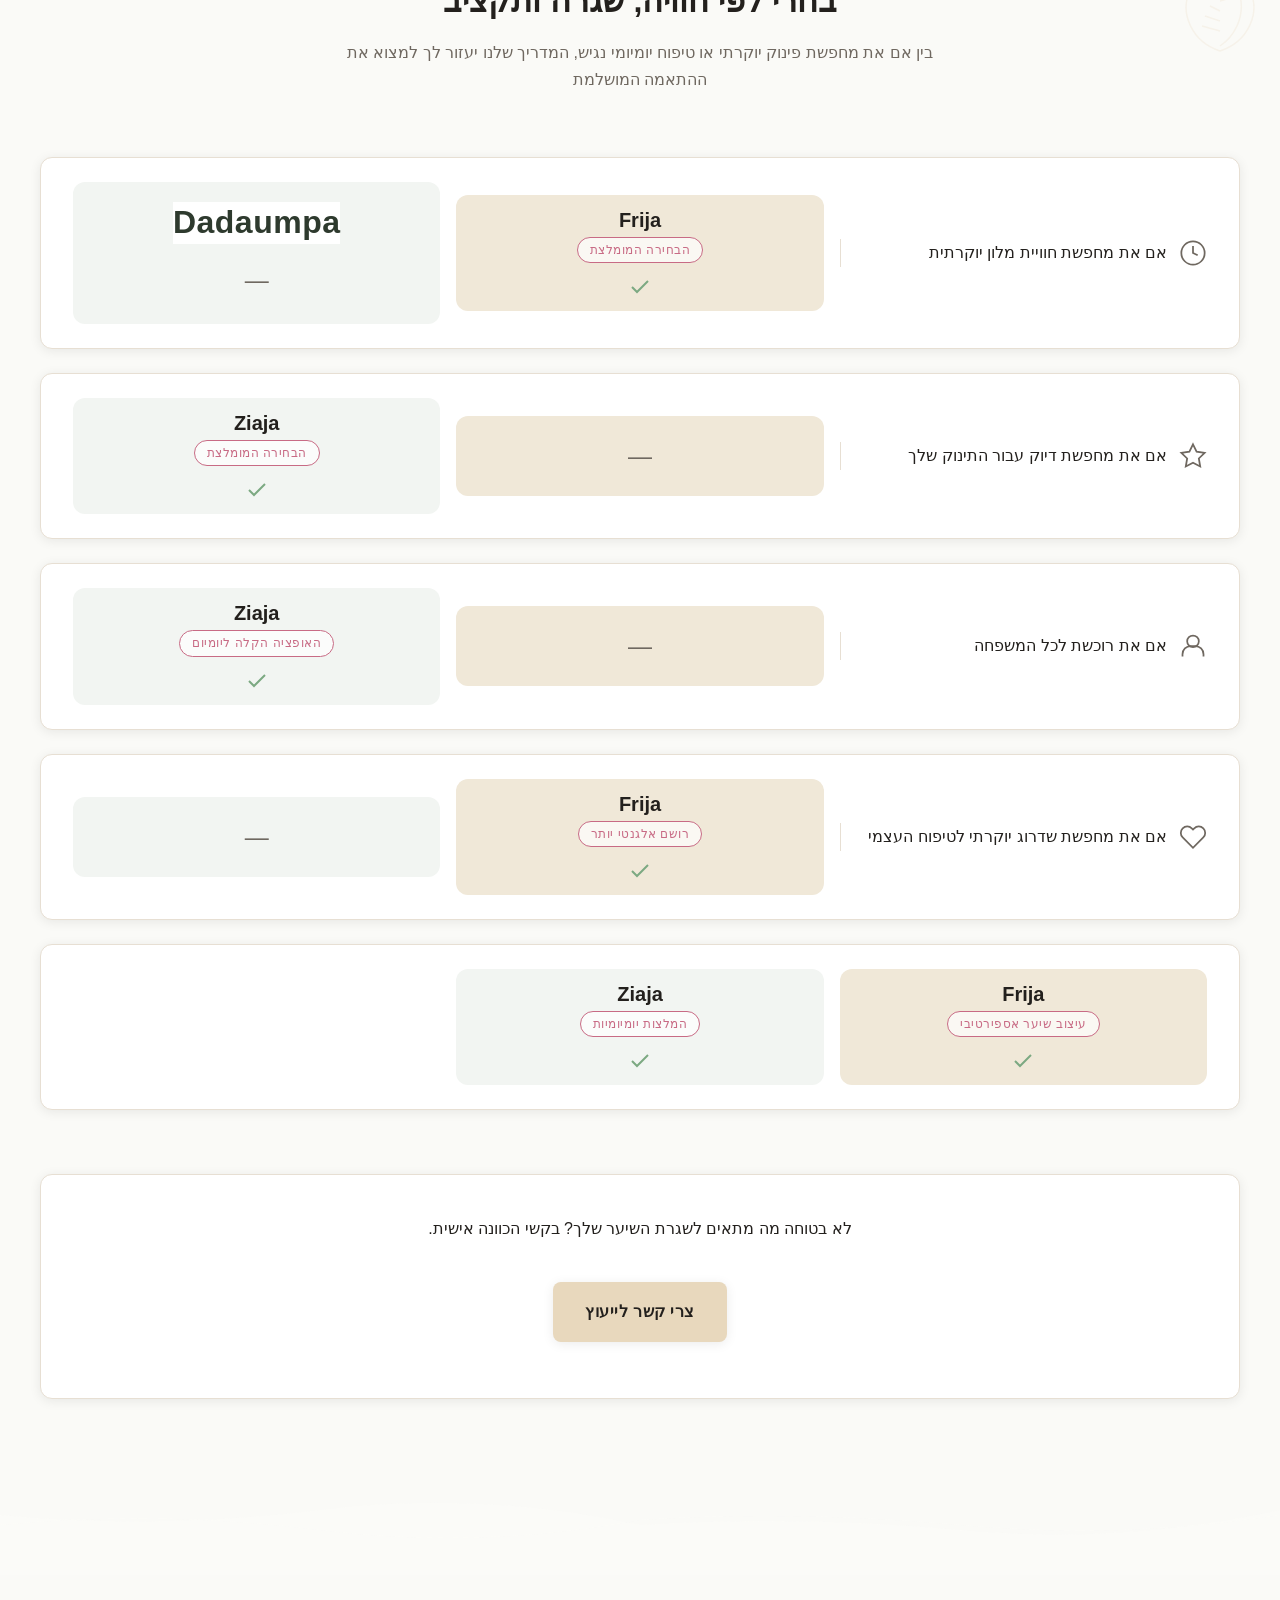
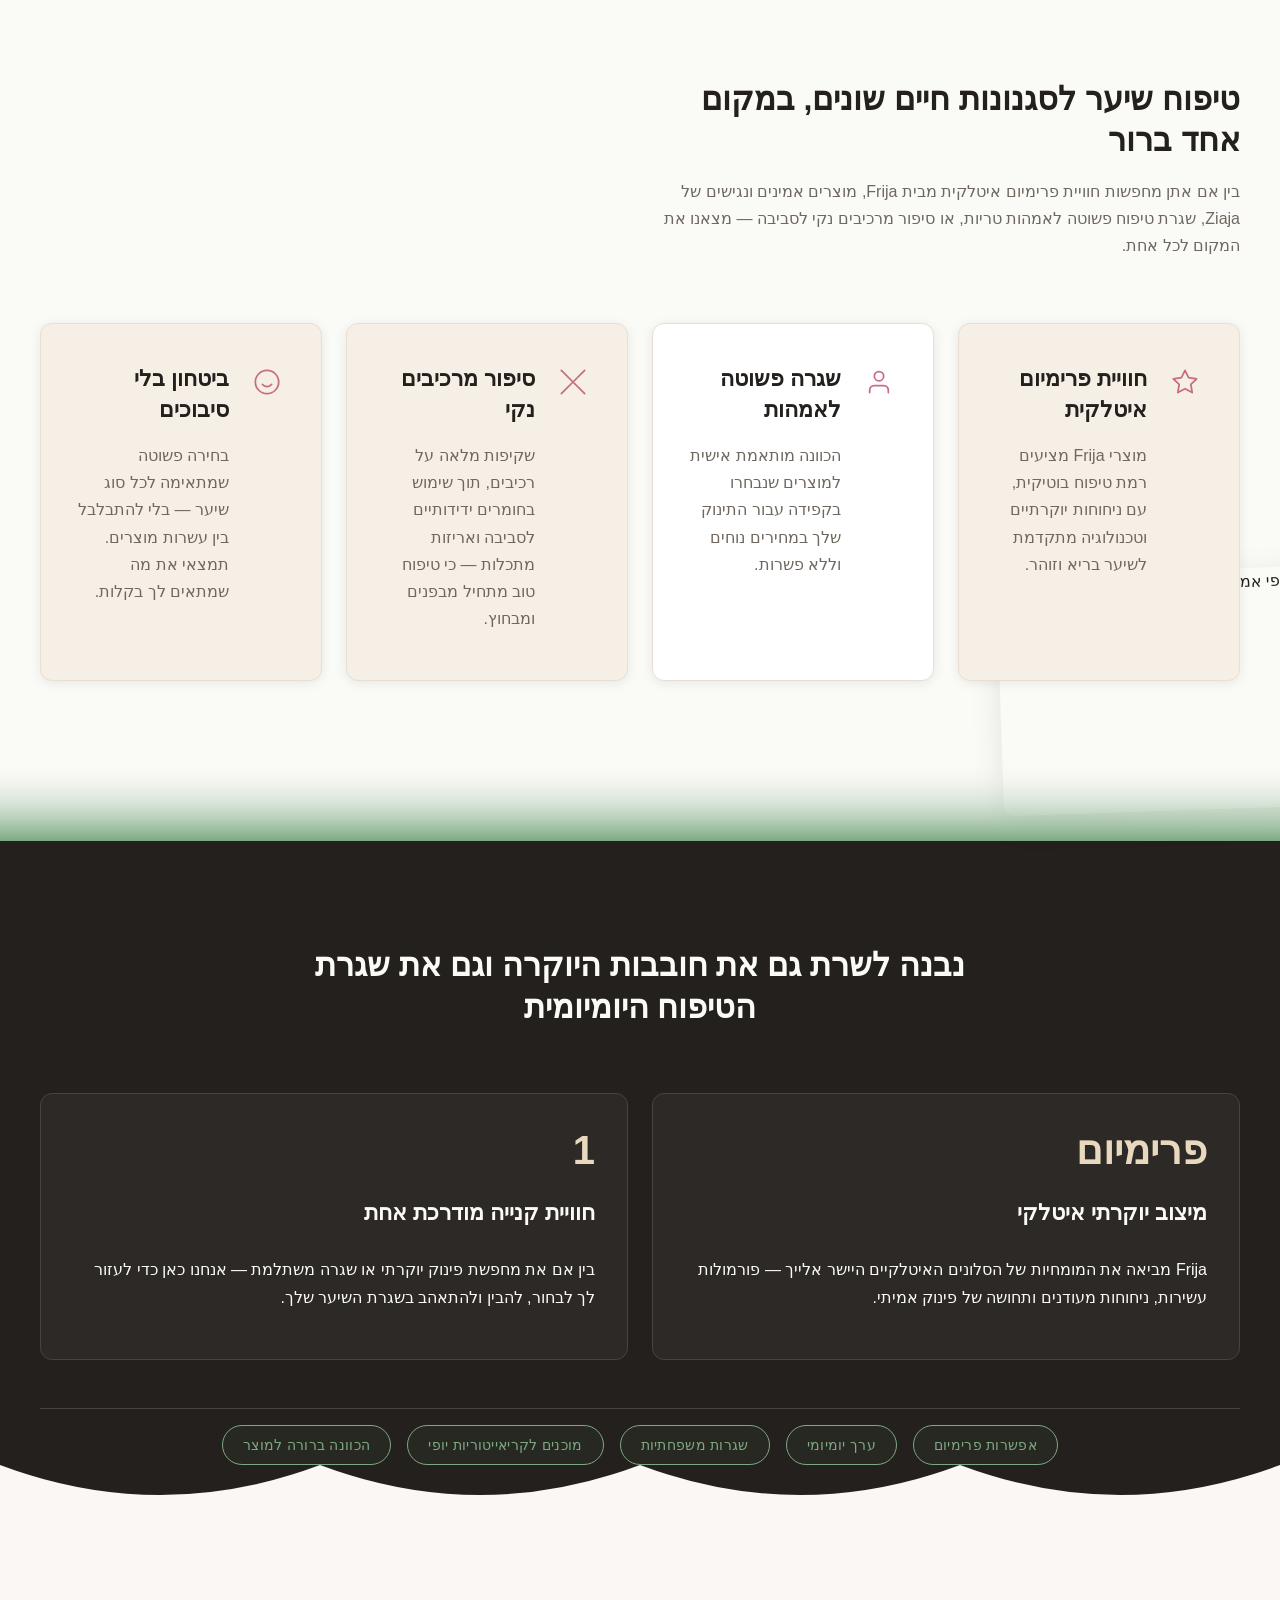
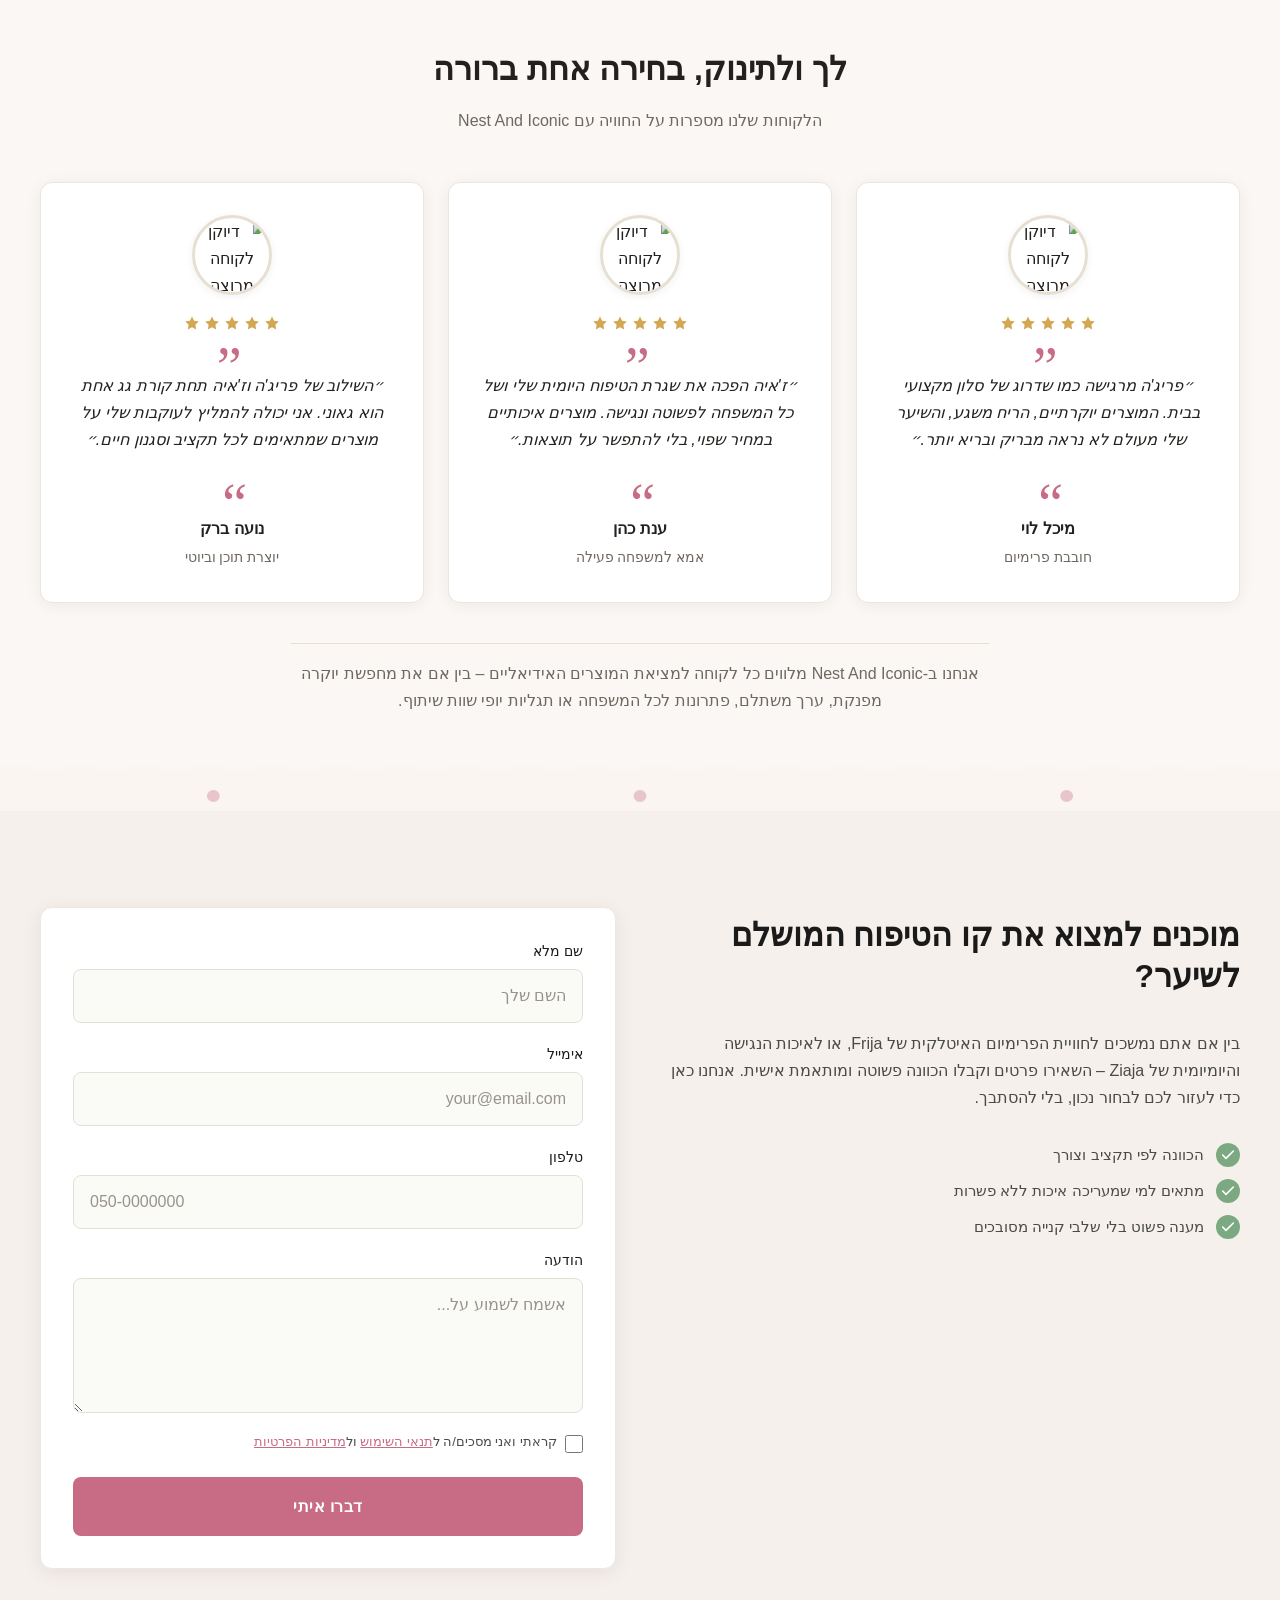
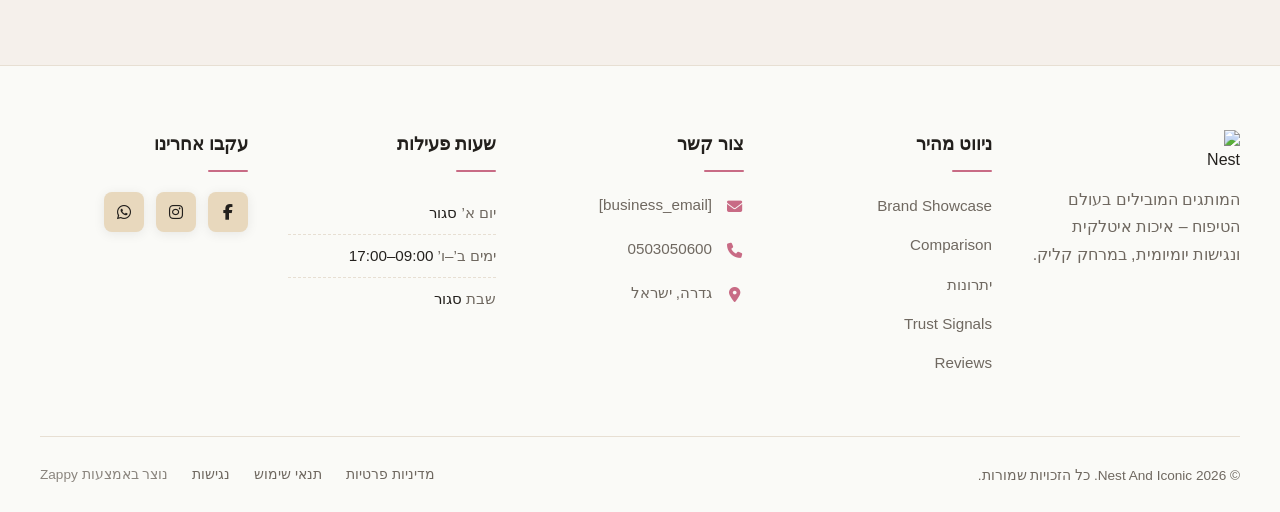
==== commit 0a5ea938: "Incremental sync: 1 page(s) — text_edit" ====
--- a/index.html
+++ b/index.html
@@ -1309,9 +1309,8 @@
         </div>
         <div class="baby-product-content">
           <h3 class="baby-product-name" style="">שמפו Dadaumpa&nbsp;</h3>
-          <p class="baby-product-desc">רכות עוטפת במיוחד</p>
-          <p><span class="baby-product-price">₪149</span>
-        </p></div>
+          <p class="baby-product-desc" style="">יוצר במיוחד עבור תינוקך. רכות מלטפת לצד איכות ובחירה מדויקת של רכיבים.&nbsp;</p>
+          <p style=""><font color="#5c4e38"><span style="font-size: 16.8px;"><b>59 ₪</b></span></font></p></div>
       </article>
 
       <article class="baby-product-card" data-grid-item-index="1">
@@ -1319,7 +1318,7 @@
           <div data-zappy-zoom-wrapper="true" data-element-id="img-1784063048164-owodxztkb" data-element-type="image" data-zappy-zoom-wrapper-width="344px" data-zappy-zoom-wrapper-height="746px" data-zappy-zoom-wrapper-width-mode="px" data-zappy-zoom-wrapper-align="center" style="position: relative !important; overflow: hidden !important; width: 344px !important; max-width: 100% !important; margin-left: auto !important; margin-right: auto !important; height: 746px !important; display: block !important;" data-zappy-zoom-clip="true" data-zappy-wrapper-margins-applied="true"><img data-placeholder="baby-towel-1" data-context="Luxurious hooded baby towel made from bamboo fiber, soft cream color, draped over a modern nursery chair" src="/assets/image-1784063412158-15wvh9.webp" alt="מגבת תינוק עם כובעון מבמבוק" class="baby-product-image" data-zappy-editable-image="true" data-element-type="image" data-element-id="img-1784063048164-owodxztkb" style="object-position: 50% 50%; margin: 0px !important; left: -5.12553% !important; top: -2.5% !important; width: 110.251% !important; height: 105% !important; max-width: none !important; max-height: none !important; display: block !important; object-fit: cover !important;" data-zappy-zoom="1.05" loading="lazy" decoding="async" fetchpriority="low"></div>
         </div>
         <div class="baby-product-content">
-          <h3 class="baby-product-name">מגבת כובעון במבוק</h3>
+          <h3 class="baby-product-name" style="">סבון גוף Dadaumpa&nbsp;</h3>
           <p class="baby-product-desc">ספיגה מעולה ועדינה</p>
           <p style=""><span class="baby-product-price">₪119</span>
         </p></div>
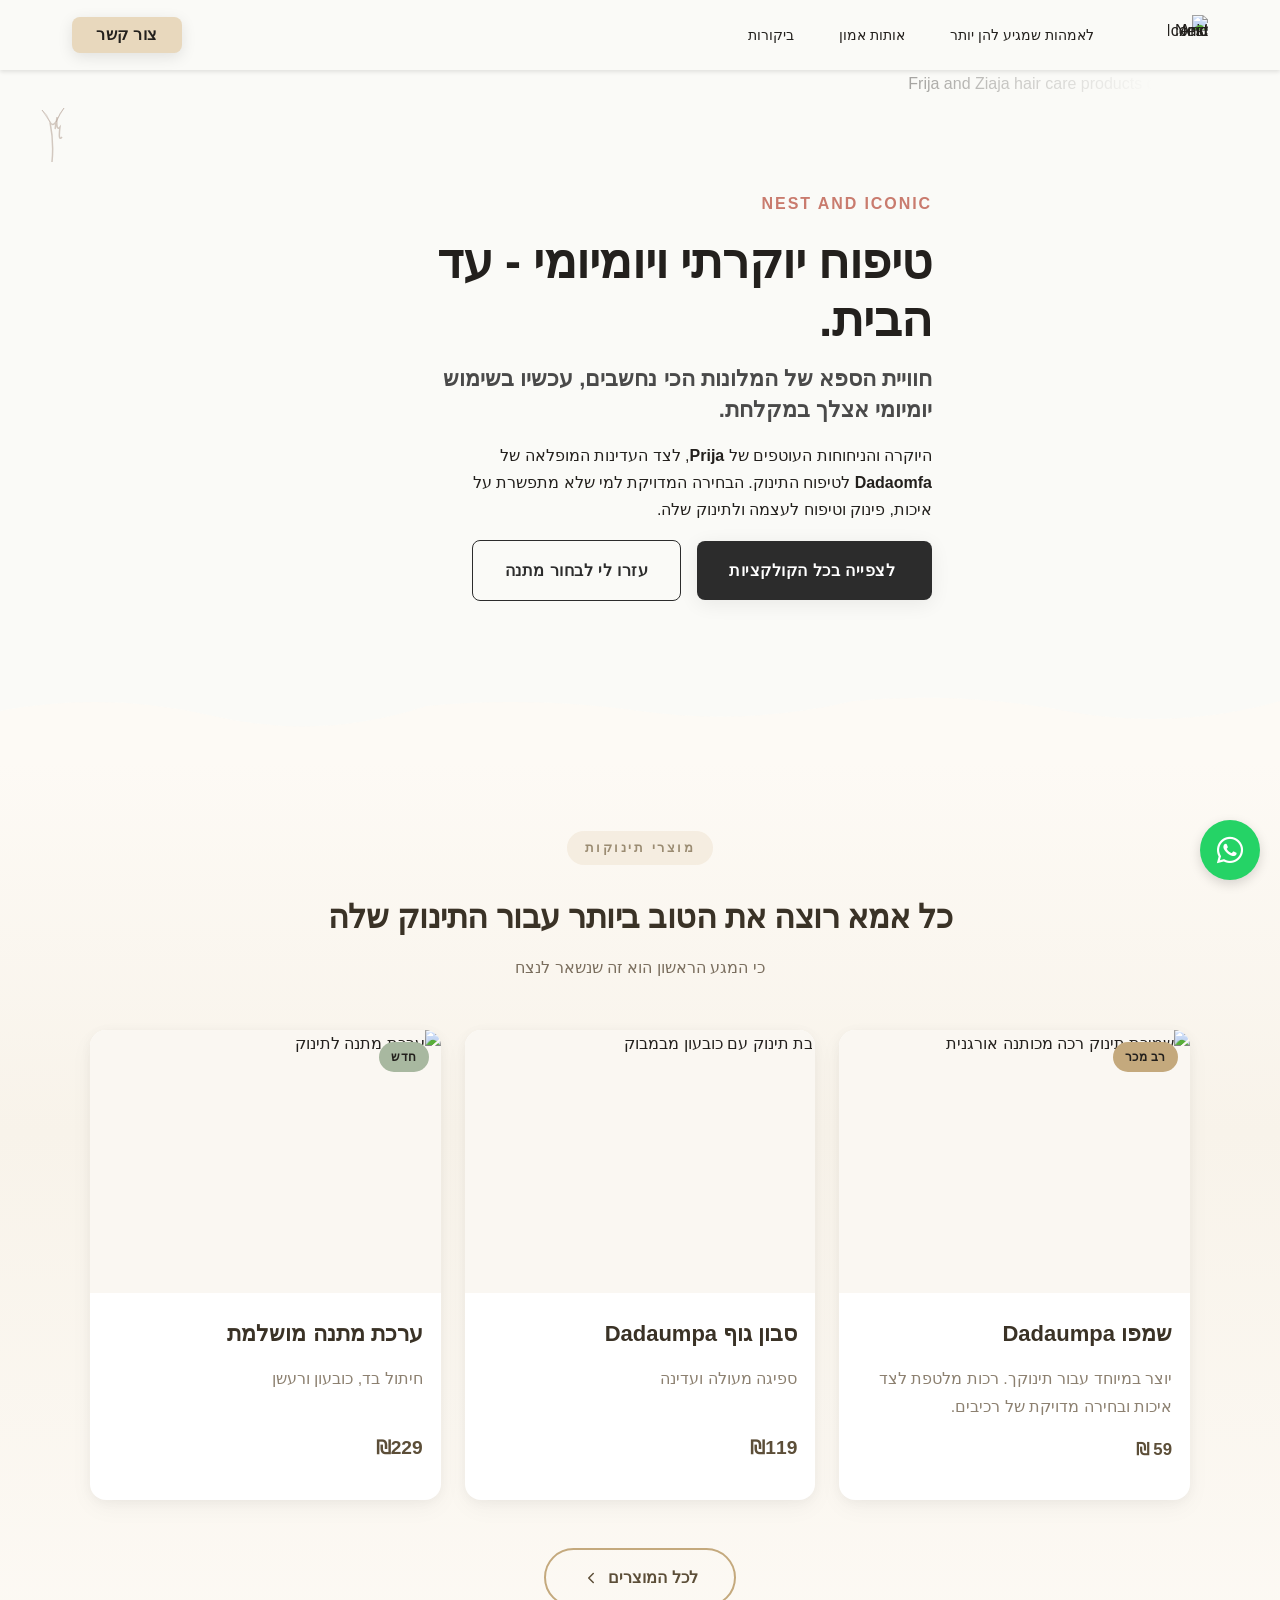
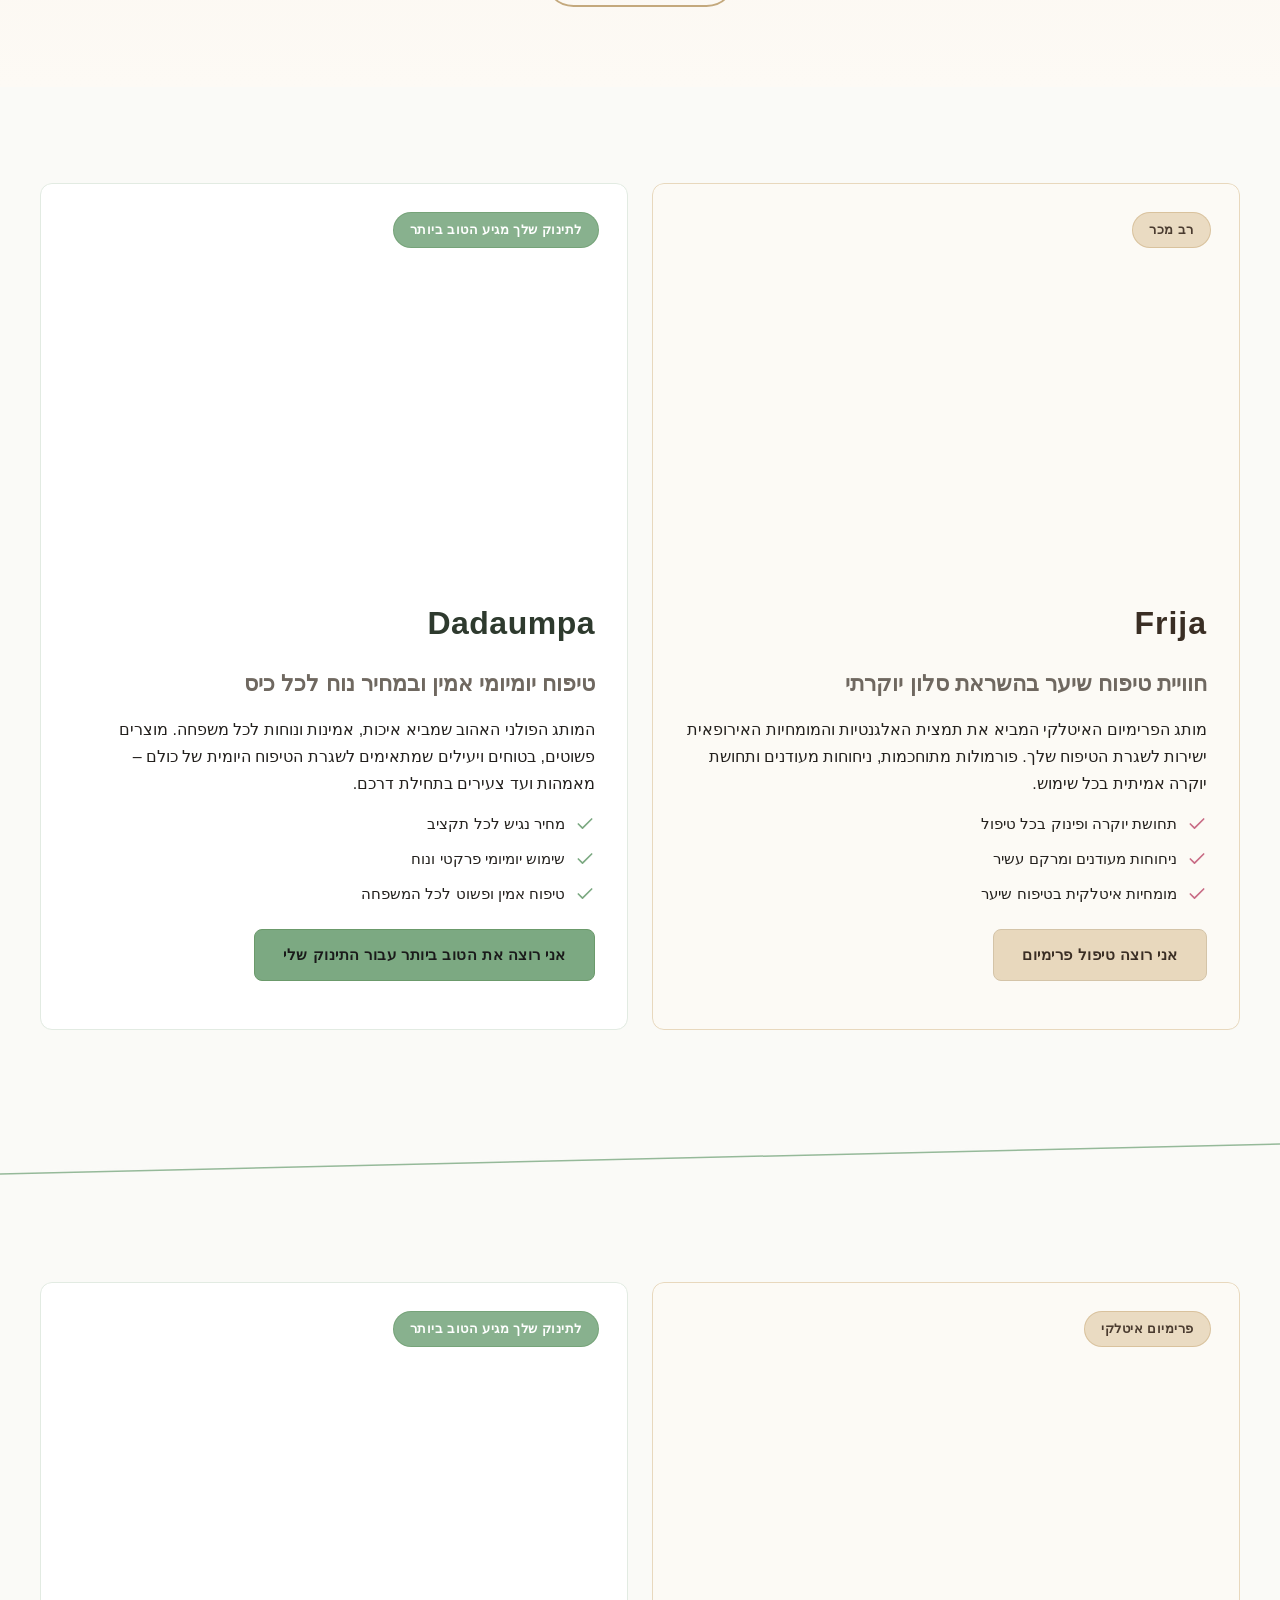
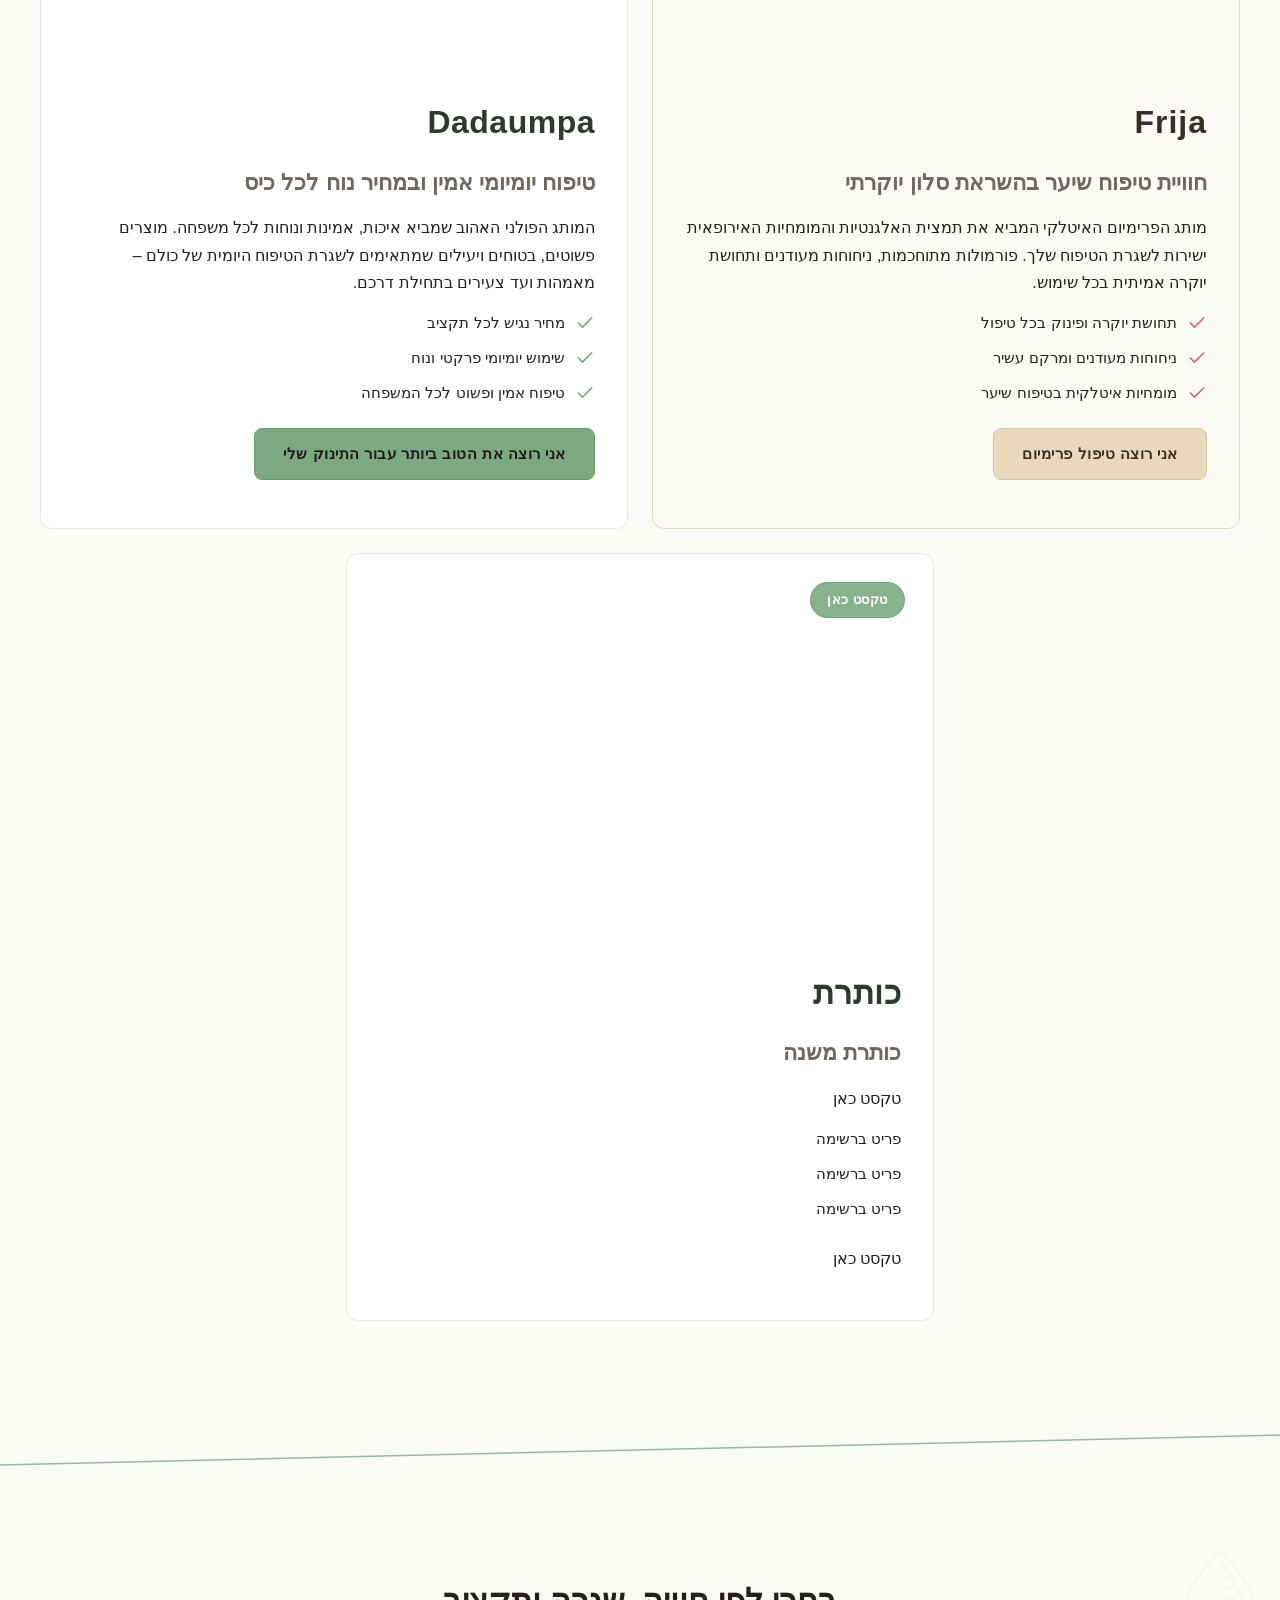
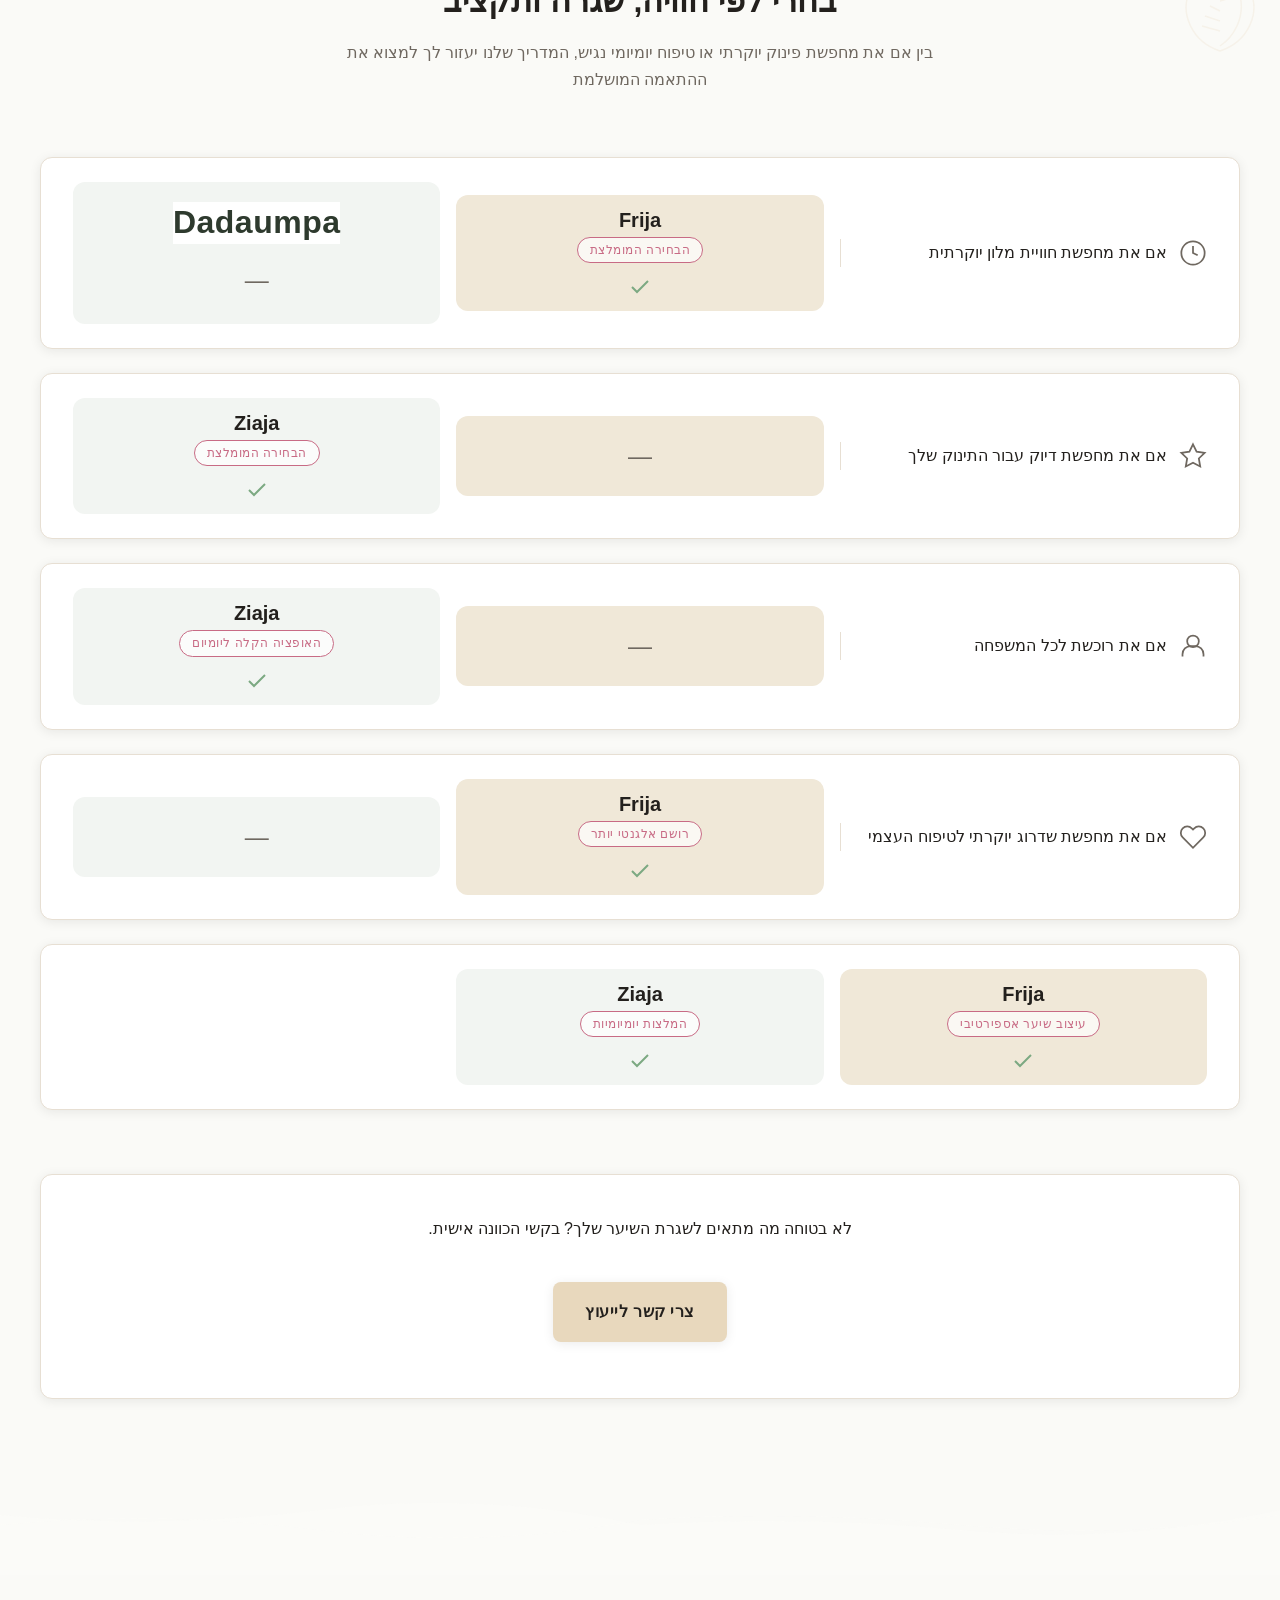
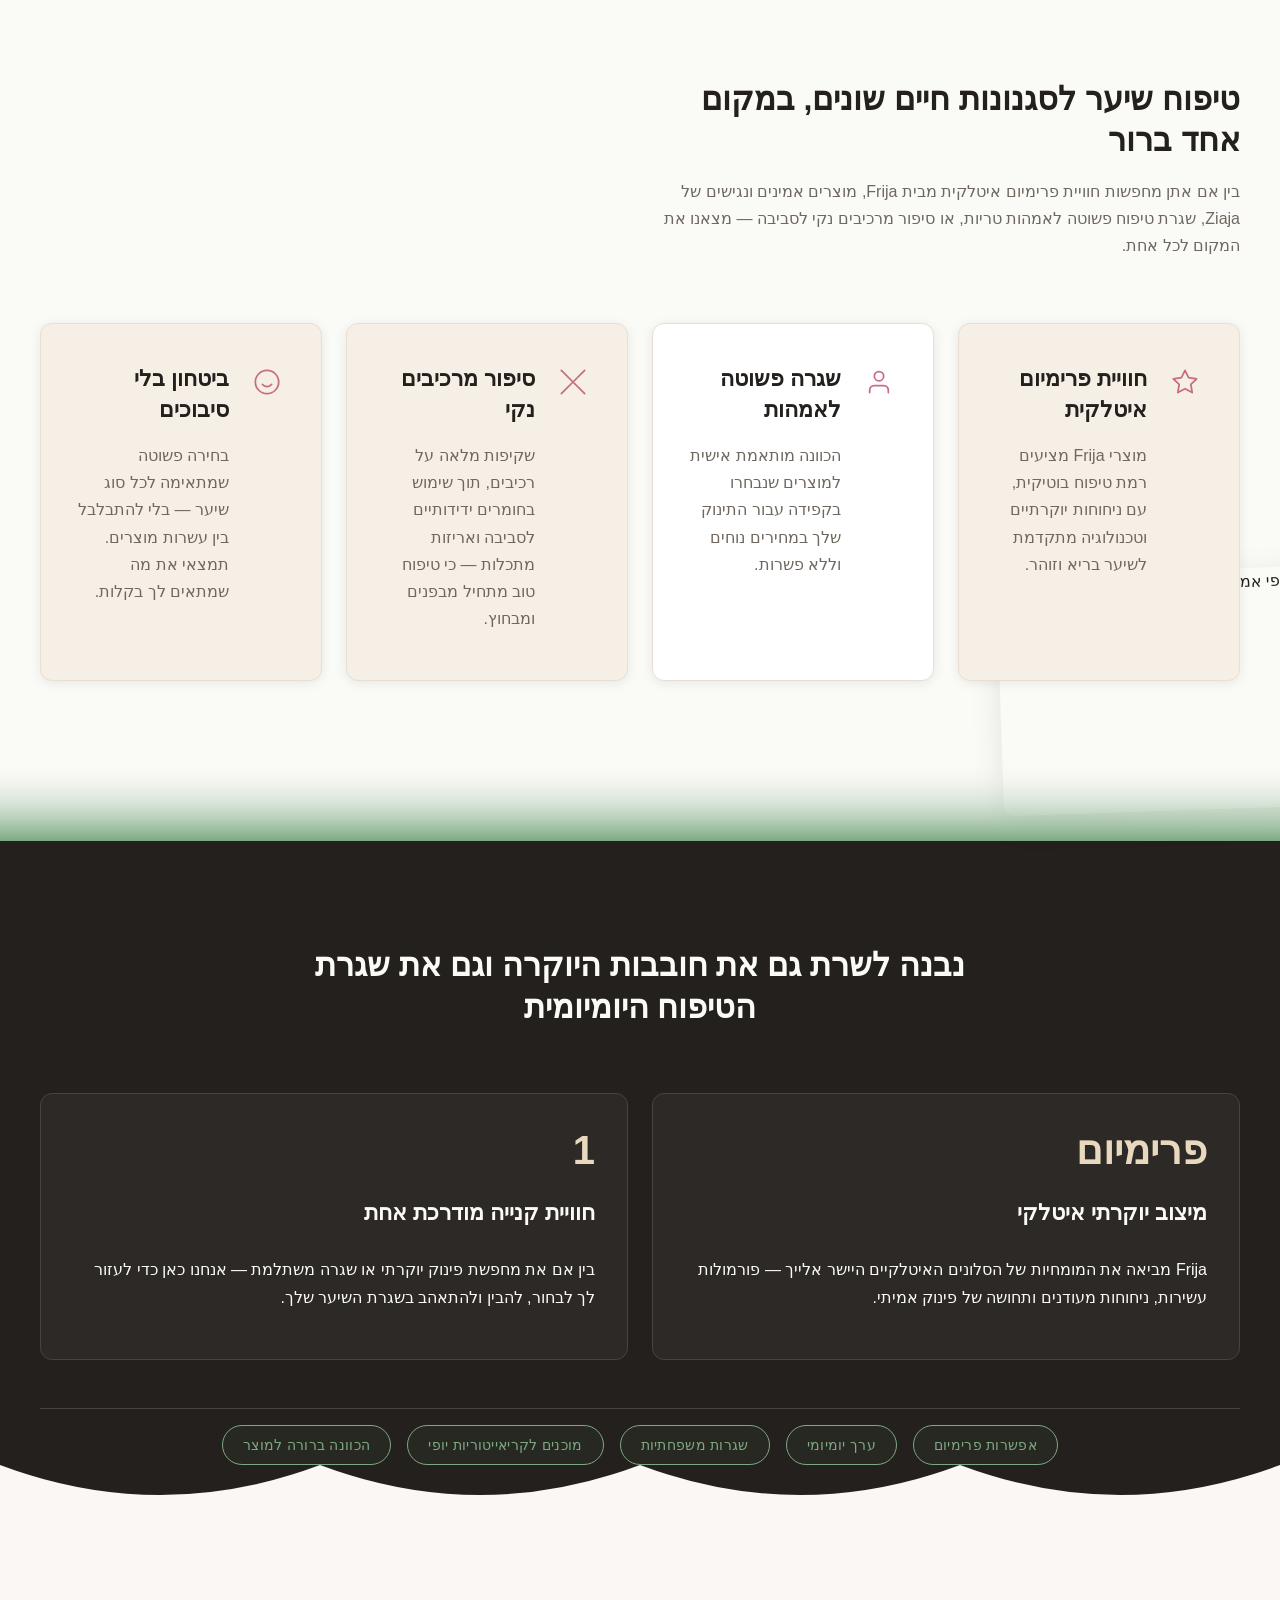
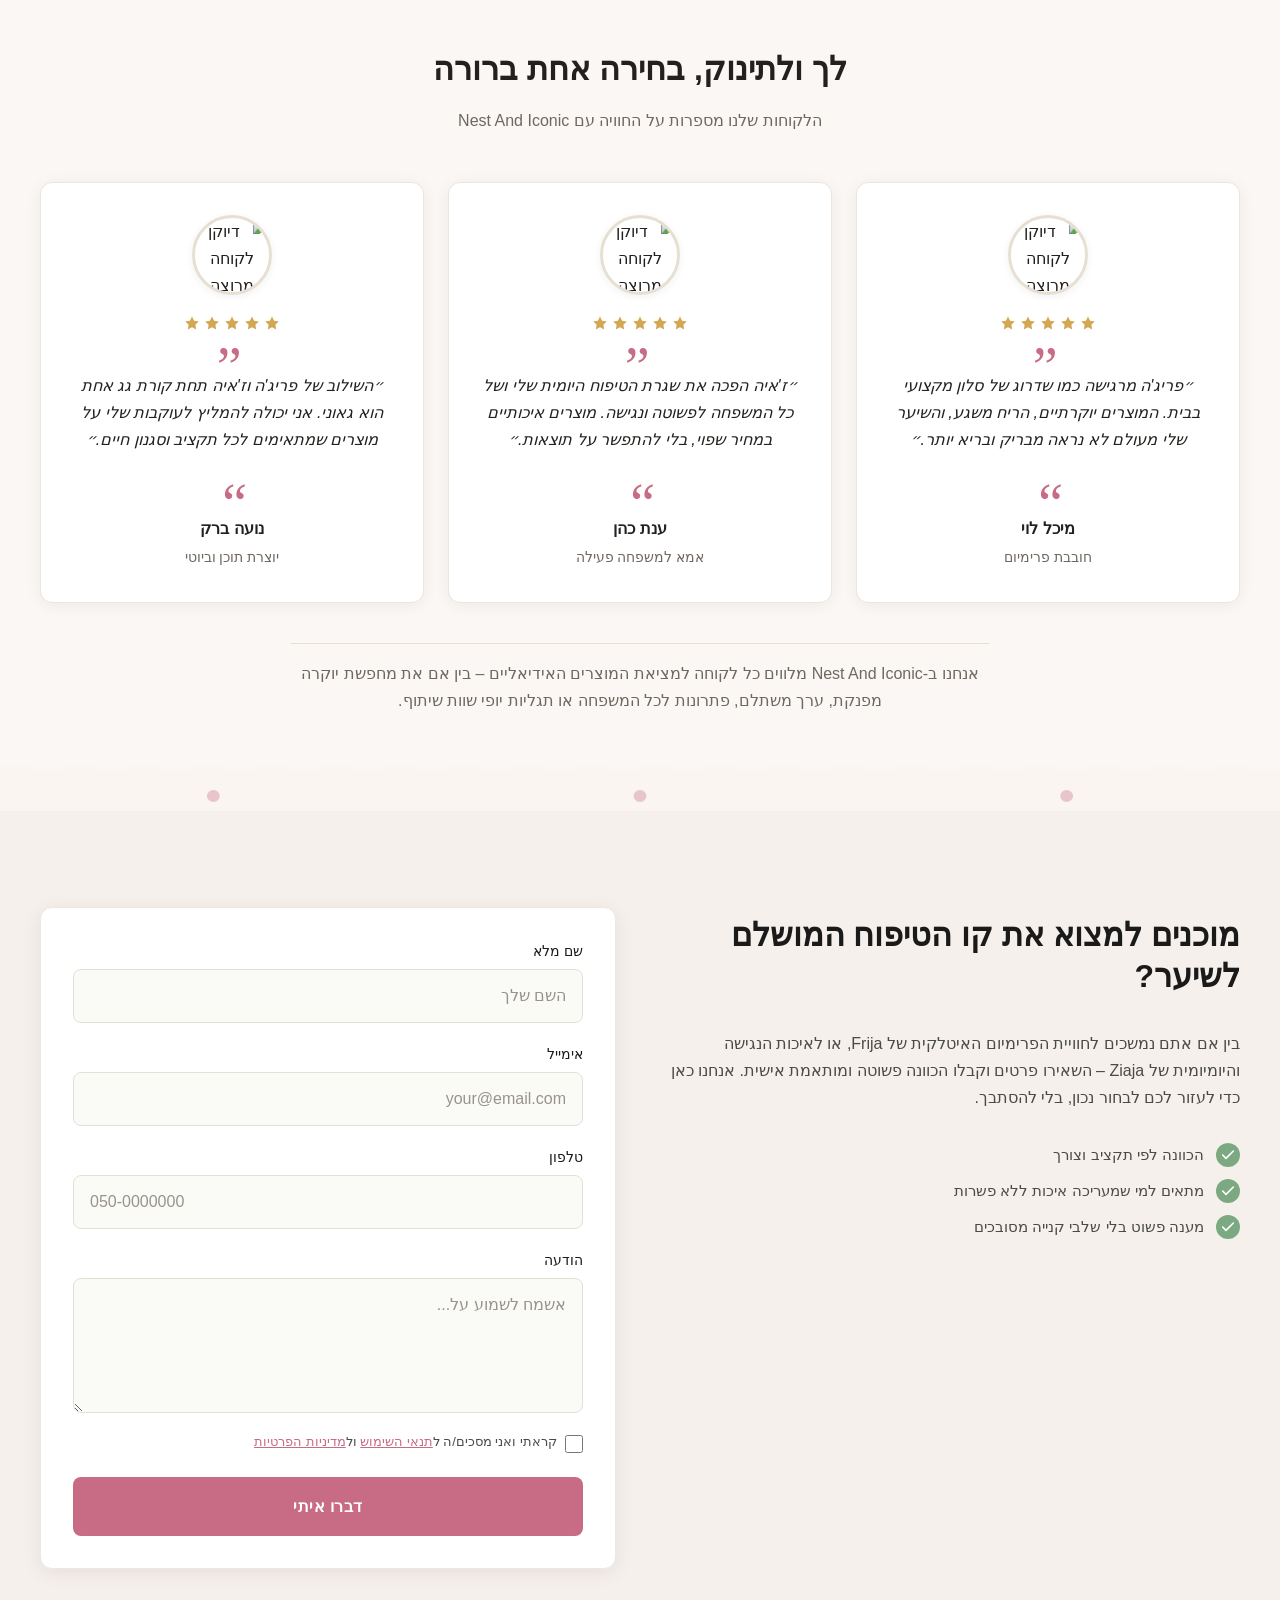
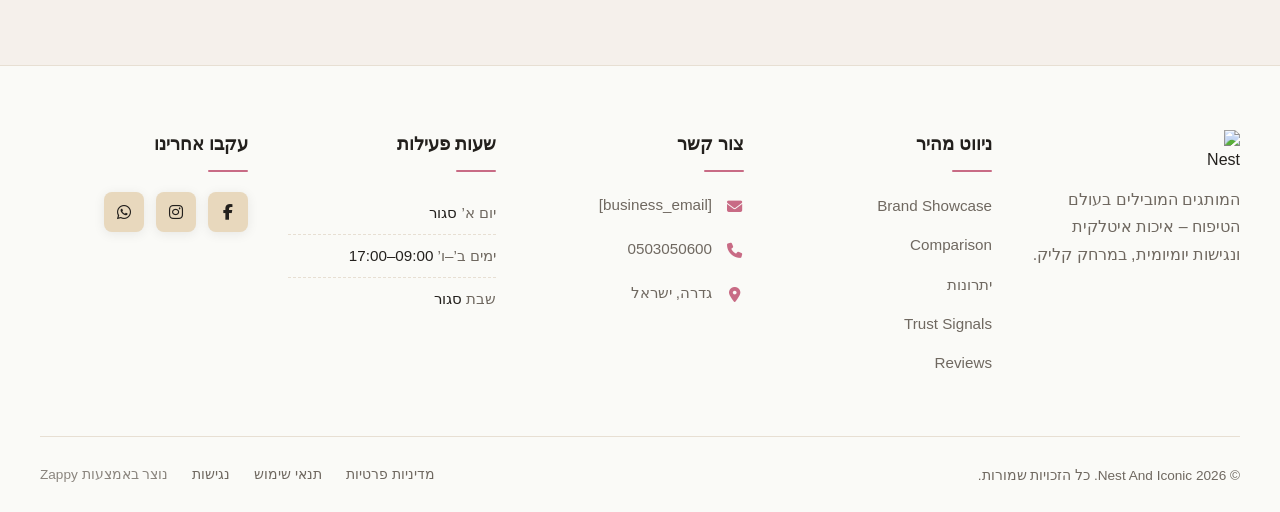
==== commit 6eab119e: "Incremental sync: 1 page(s) — text_edit, update_alignment" ====
--- a/index.html
+++ b/index.html
@@ -1365,7 +1365,7 @@
         <div class="index-brand-showcase-card__frame">
           <div class="index-brand-showcase-card__image-wrapper" style="text-align: center; max-width: calc(100% + 40px) !important; width: calc(100% + 40px) !important; margin-left: -20px !important; margin-right: -20px !important; margin-top: -20px !important; height: auto !important; min-height: 0px !important; max-height: none !important;" data-zappy-mobile-bleed="1">
             <a data-zappy-click-action="link" href="/" style="text-decoration: none; color: inherit; display: contents;"><div data-zappy-zoom-wrapper="true" data-element-id="img-1783850268013-4rjcu3853" data-element-type="image" data-zappy-zoom-wrapper-width="326px" data-zappy-zoom-wrapper-height="217px" data-zappy-zoom-wrapper-width-mode="card-slot" data-zappy-zoom-wrapper-align="center" style="cursor: pointer; position: relative !important; overflow: hidden !important; width: 100% !important; max-width: 100% !important; margin-left: auto !important; margin-right: auto !important; height: 217px !important; display: block !important; max-height: none !important; padding-bottom: 0px !important; min-height: 0px !important;" data-zappy-card-slot-fill="1" data-zappy-zoom-clip="true" data-zappy-wrapper-margins-applied="true" data-zappy-click-action="link"><img decoding="async" data-placeholder="index-brand-showcase-image-1" data-context="Luxurious Italian hair care product bottle on a marble surface with soft champagne lighting, elegant and sophisticated beauty photography" width="600" height="400" src="/assets/site-index-brand-showcase-image-1-1784055978640-cc9k6t.webp" alt="מוצר טיפוח שיער איטלקי פרימיום" class="index-brand-showcase-card__image" data-element-type="image" data-element-id="img-1783850268013-4rjcu3853" style="object-position: 50% 50% !important; display: block !important; object-fit: cover !important; margin: 0px !important; left: -15% !important; top: -22.7594% !important; width: 130% !important; height: 145.519% !important; max-width: none !important; max-height: none !important; position: absolute !important;" data-zappy-zoom="1.3" data-zappy-original-width="326" data-zappy-original-height="217.33334350585938" data-zappy-object-position="50% 50%" data-zappy-click-action="link"></div></a>
-            <div class="index-brand-showcase-card__badge index-brand-showcase-card__badge--frija" style="text-align: center;"><ol style="box-sizing: border-box !important; width: auto !important; max-width: 150px !important;" data-zappy-text-width="custom"><li></li><li></li><li style="">לתינוק<br>המתוק</li></ol></div>
+            <div class="index-brand-showcase-card__badge index-brand-showcase-card__badge--frija" style="text-align: center;"><ol style="box-sizing: border-box !important; width: auto !important; max-width: 150px !important; outline: none;" data-zappy-text-width="custom"><li>רב מכר</li></ol></div>
           </div>
           <div class="index-brand-showcase-card__content">
             <h2 class="index-brand-showcase-card__brand-name index-brand-showcase-card__brand-name--frija" style="">Frija</h2>
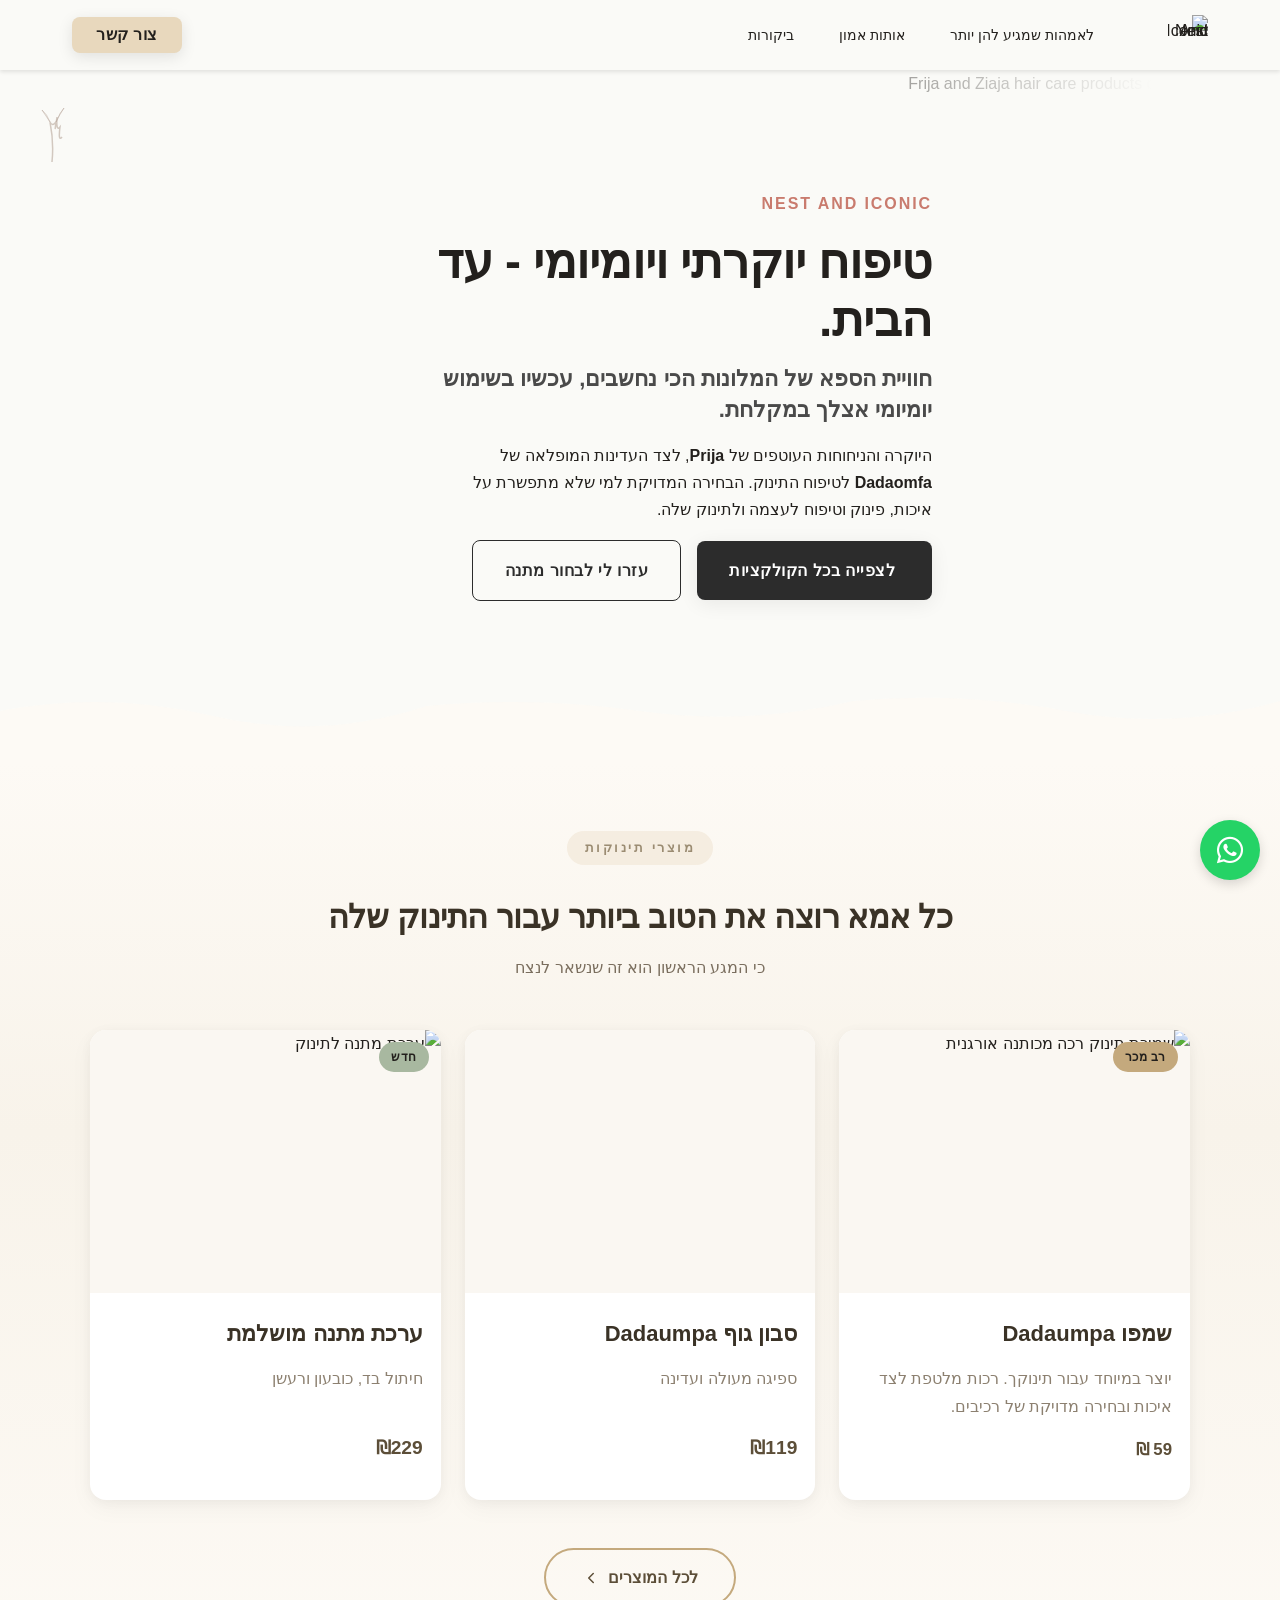
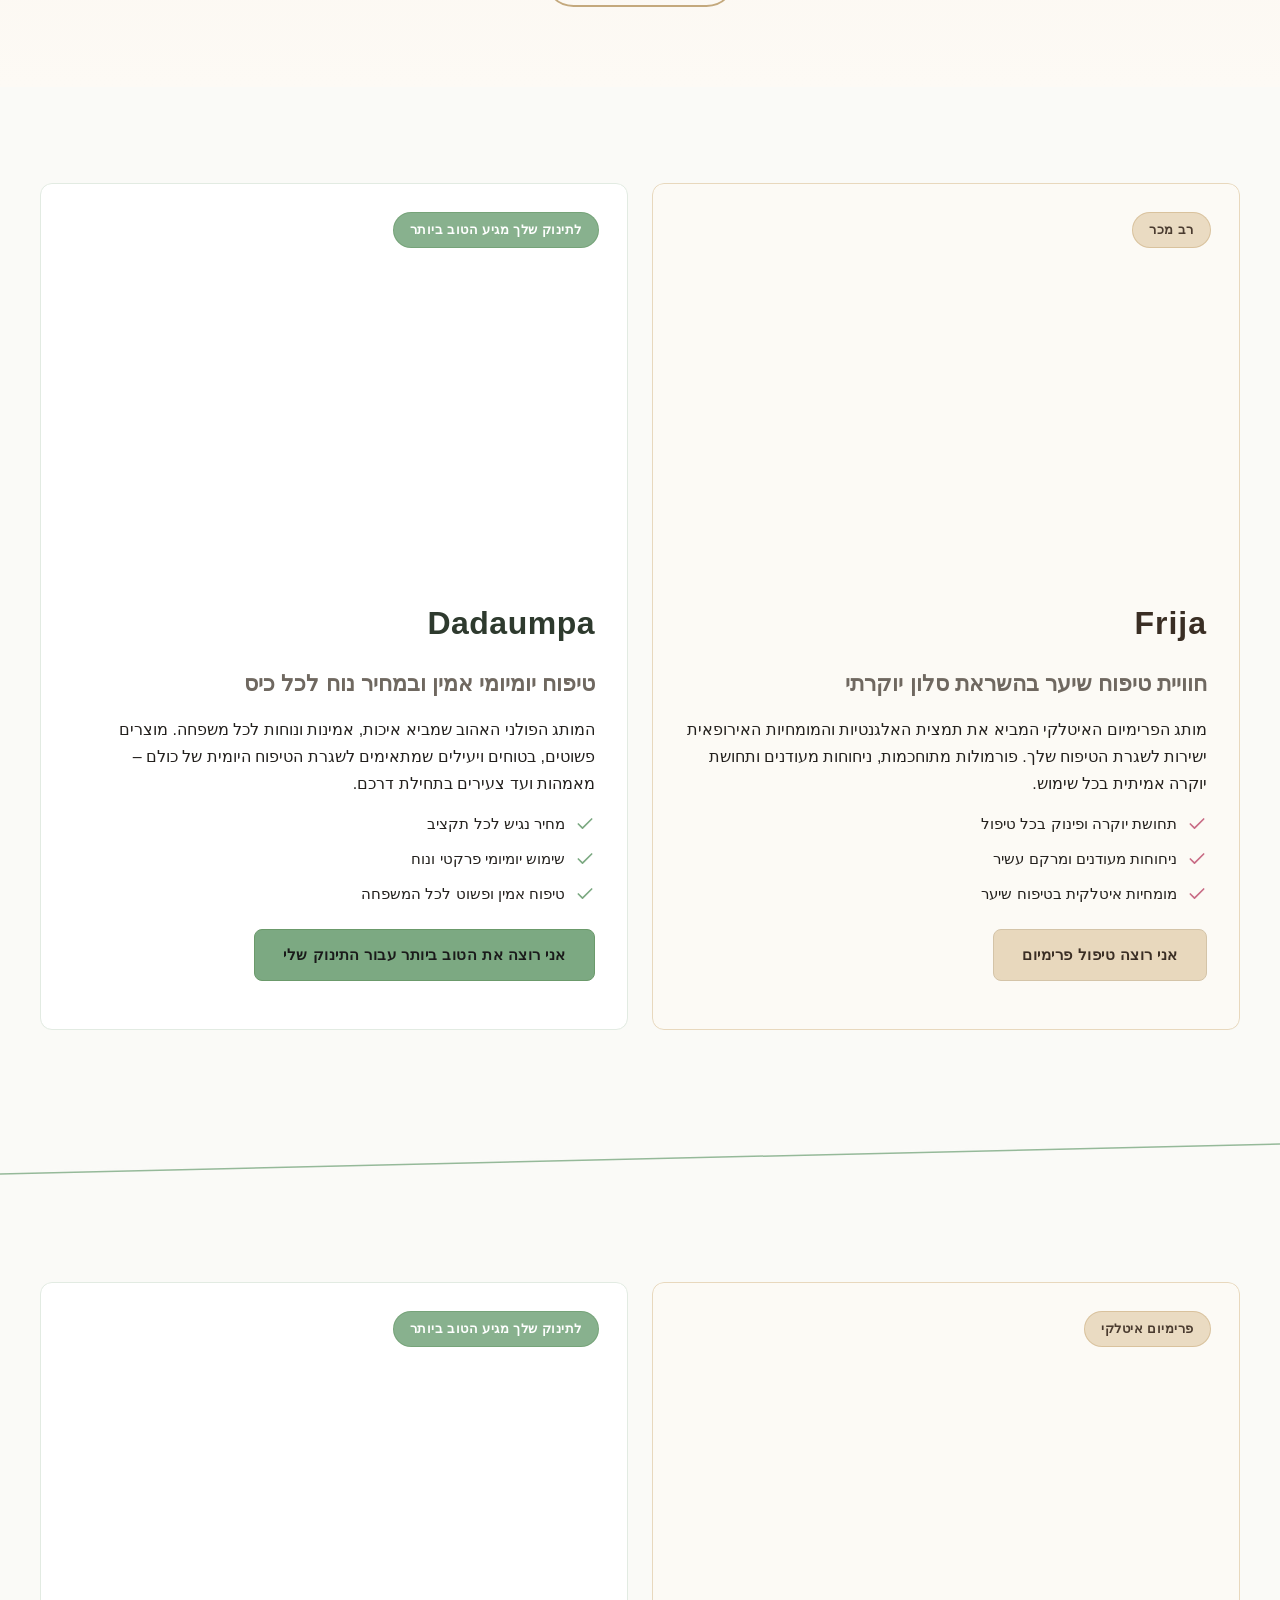
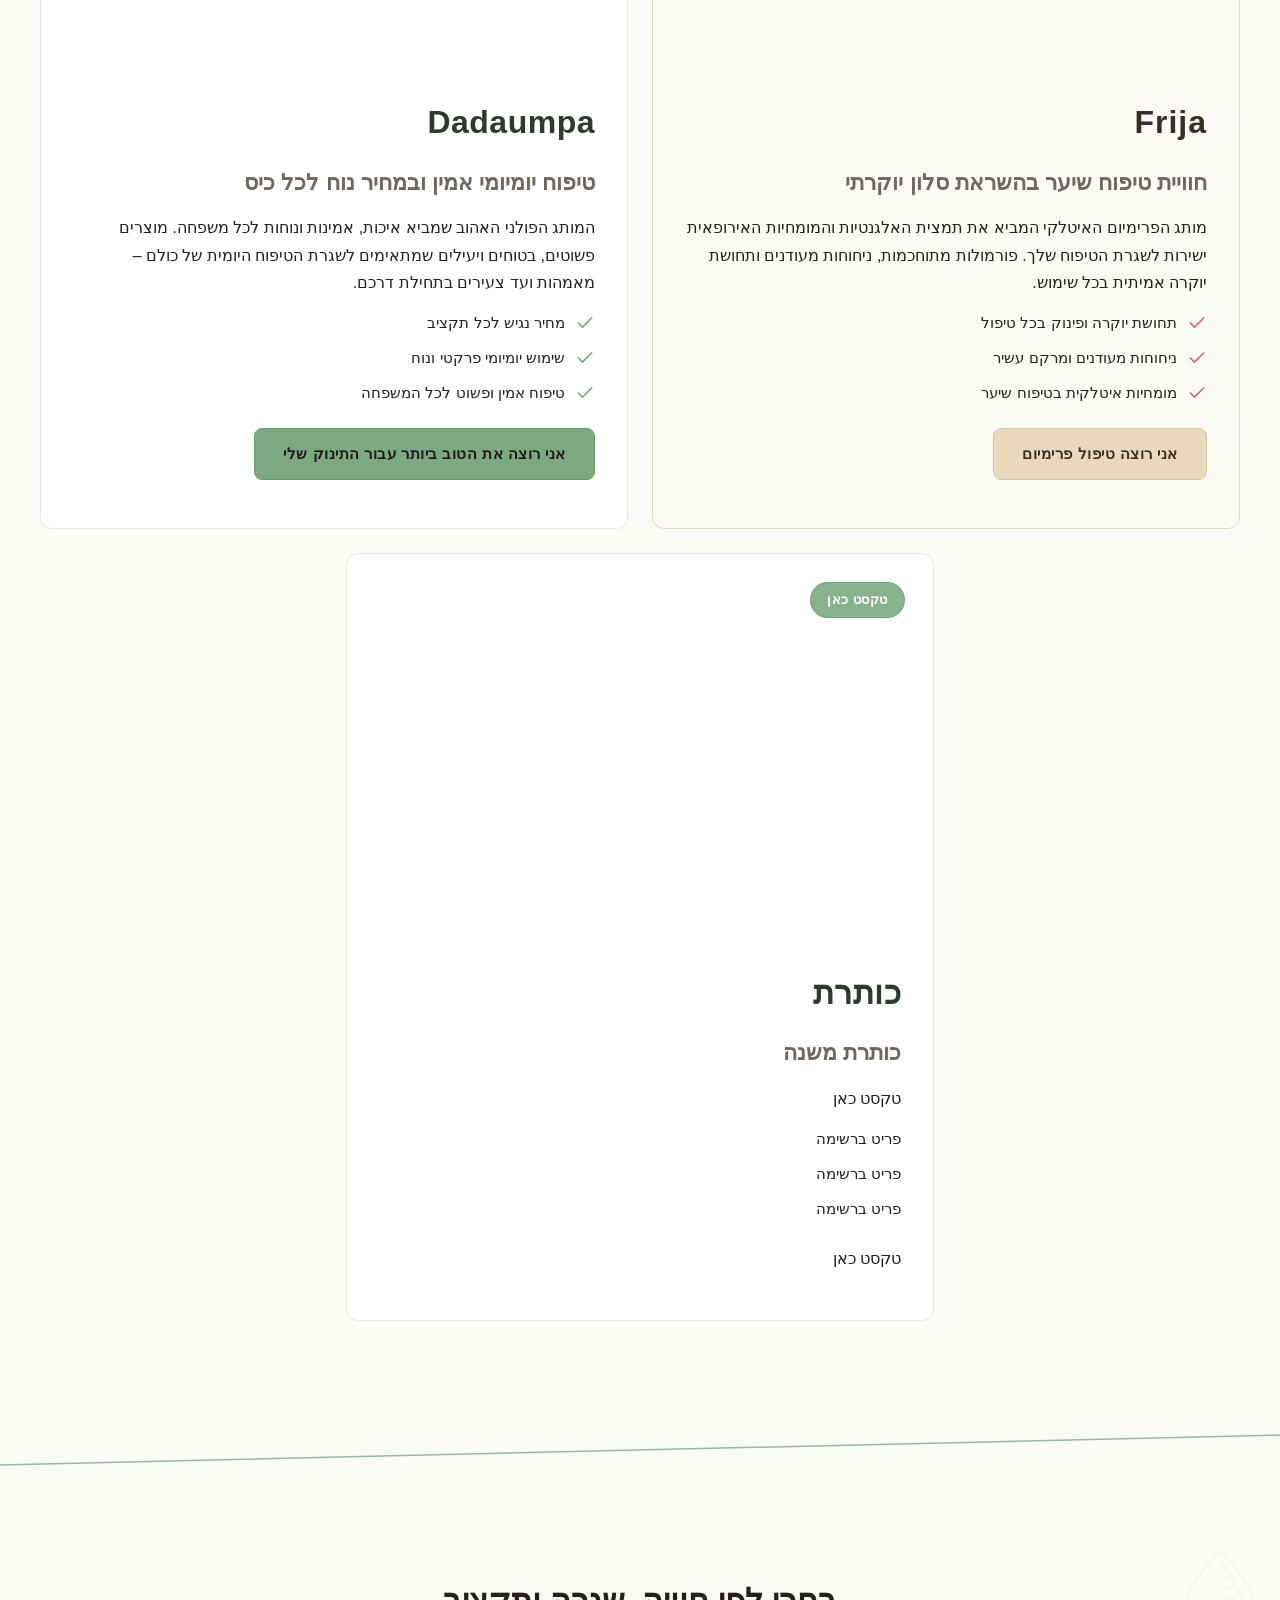
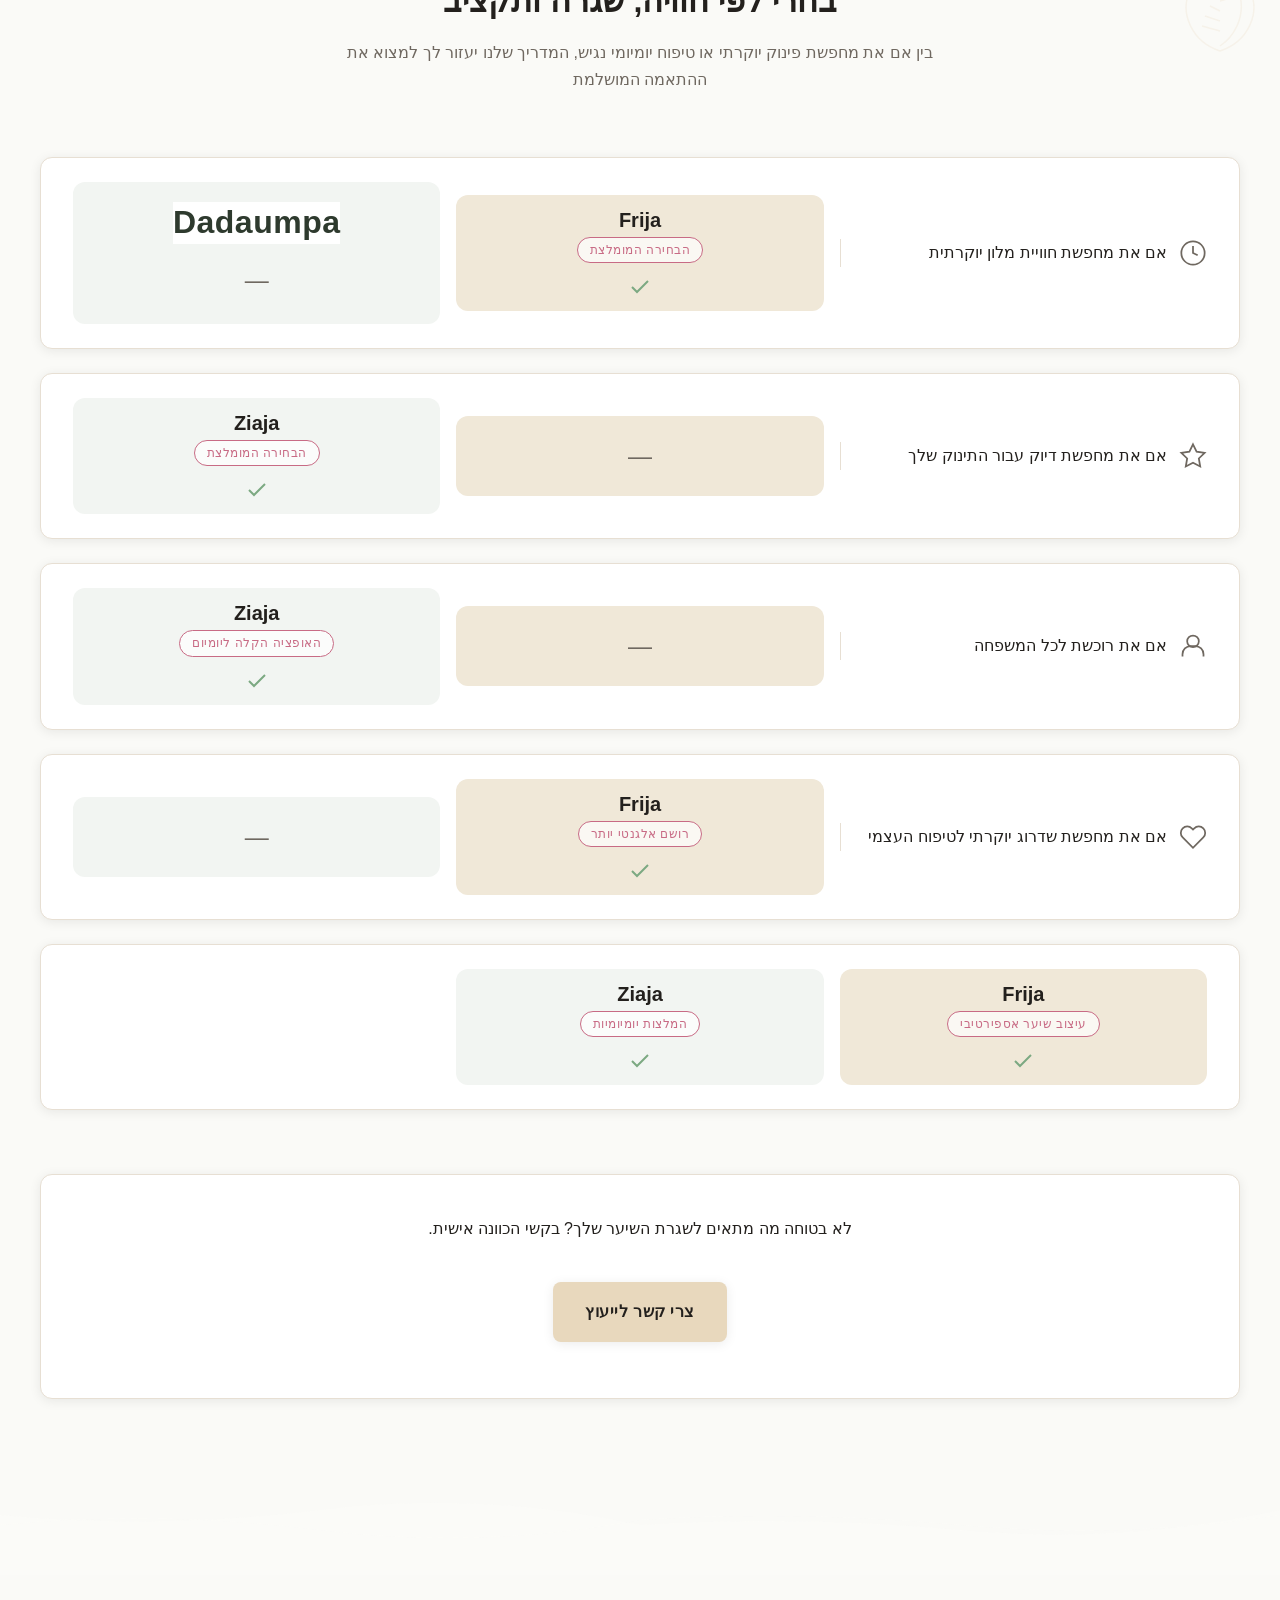
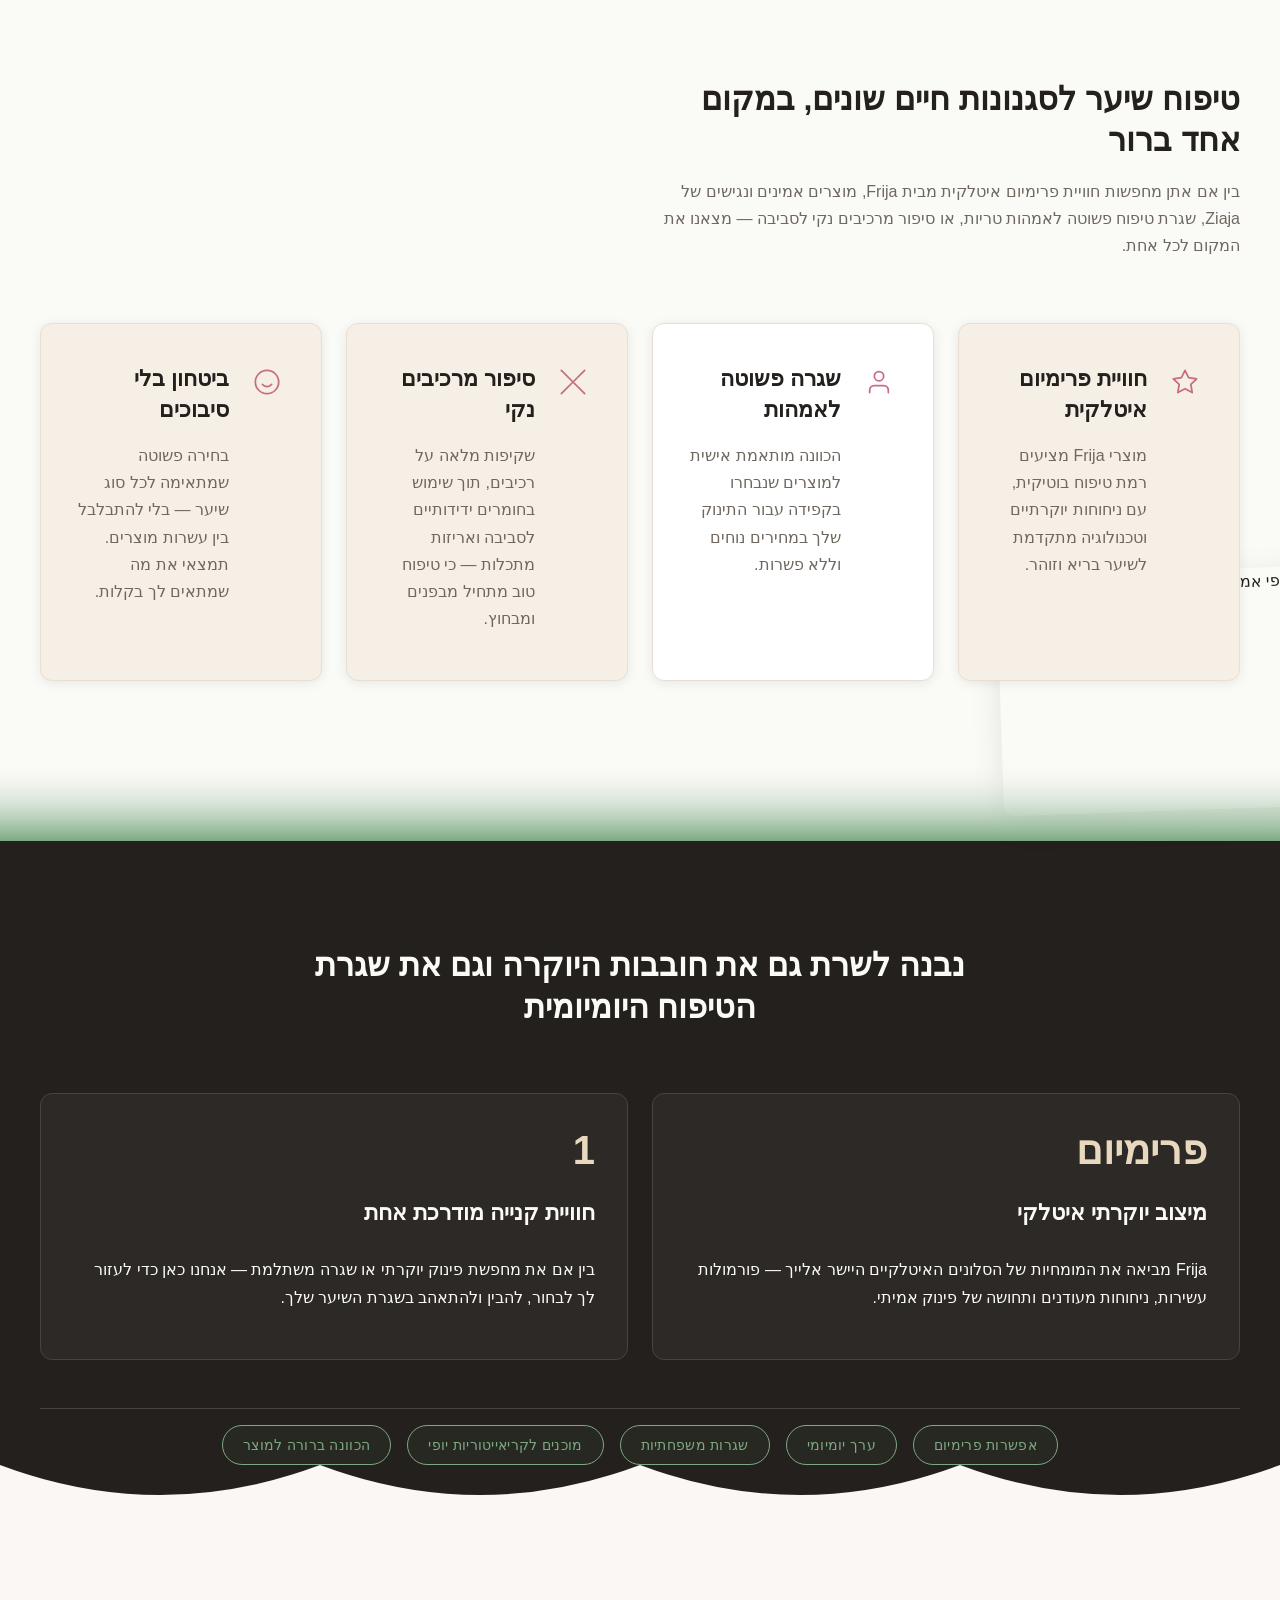
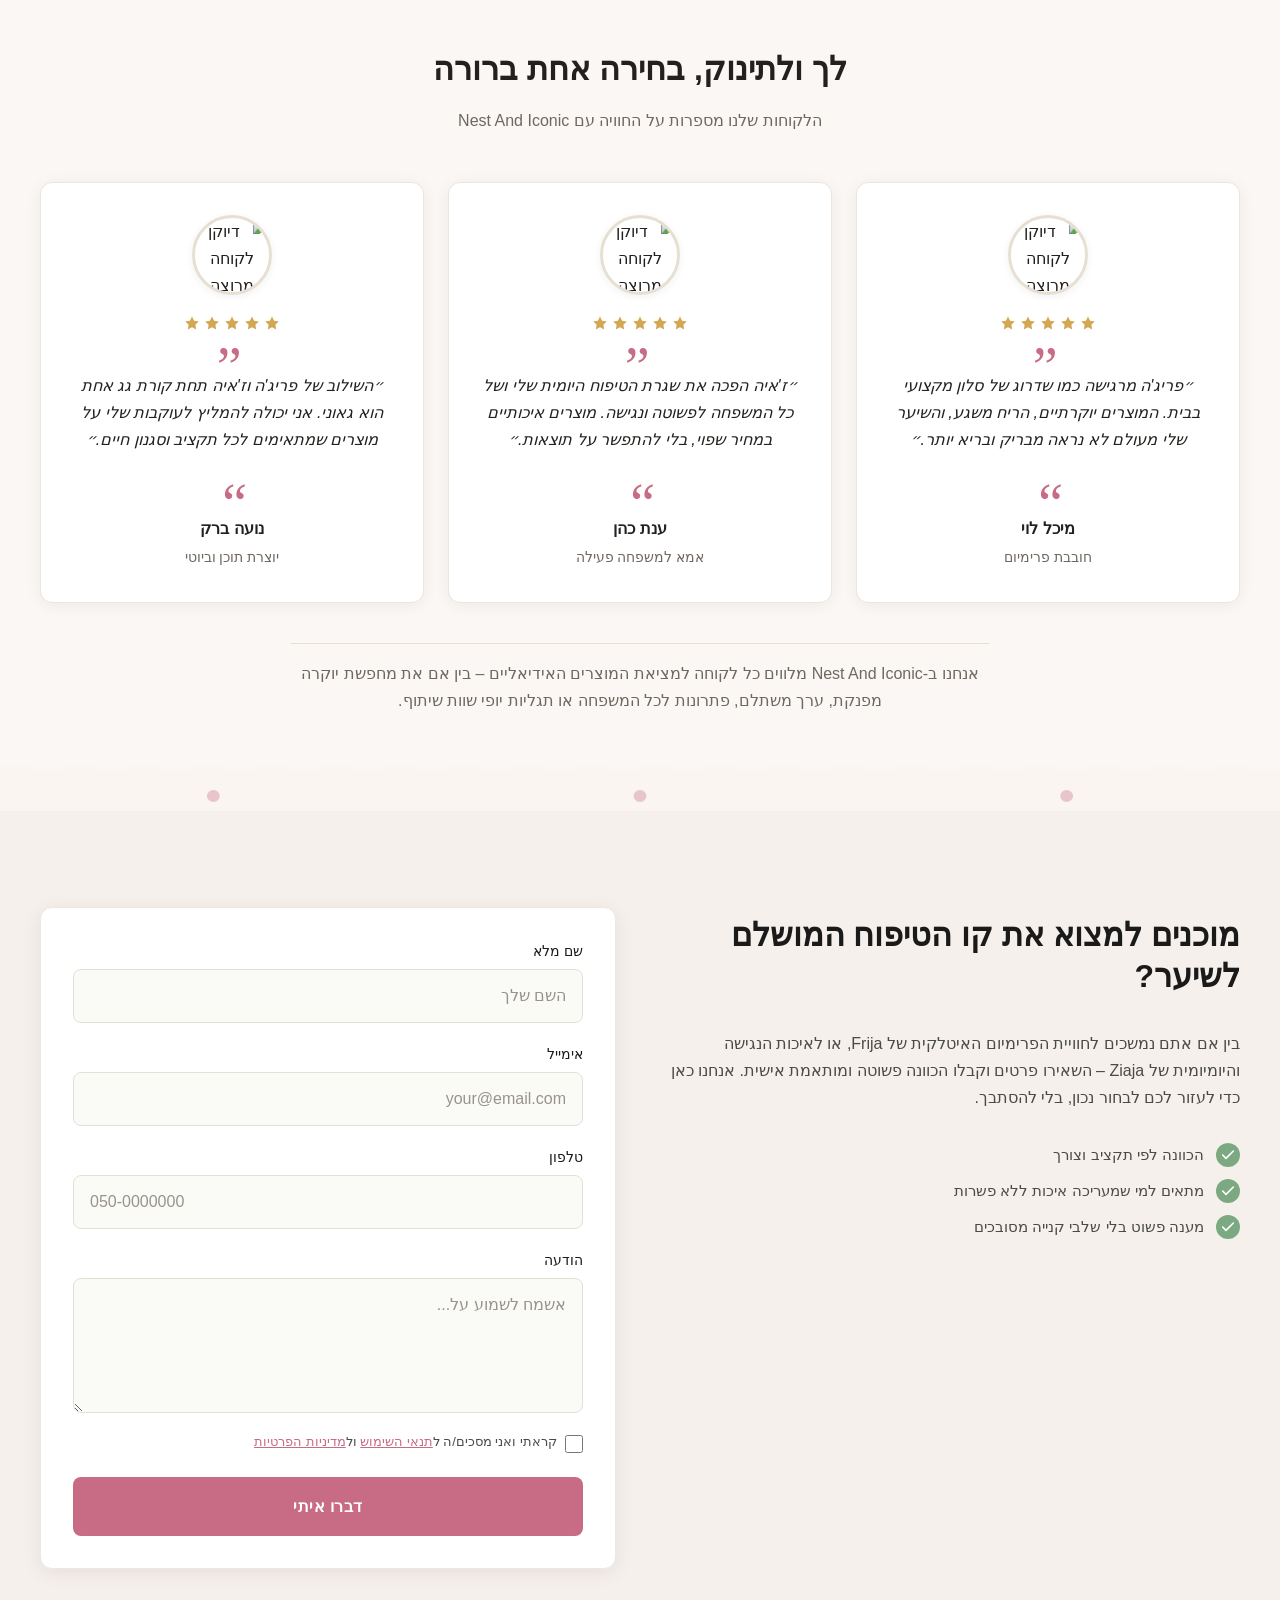
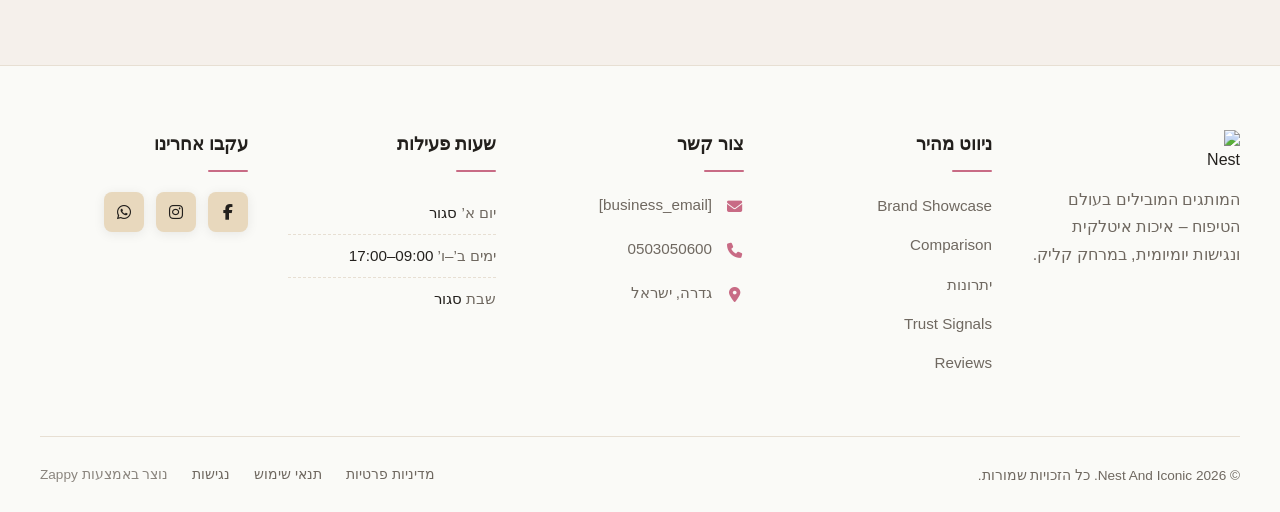
==== commit 870780b0: "Background sync: Progressive GitHub Sync" ====
--- a/index.html
+++ b/index.html
@@ -768,10 +768,10 @@
 <a class="skip-link" href="#main">דלג לתוכן הראשי</a>
   <nav class="navbar" dir="rtl">
   <button class="mobile-toggle" id="mobileToggle" aria-label="Menu">
-    <svg class="hamburger-icon" width="24" height="24" viewBox="0 0 24 24" fill="none">
+    <svg style="display:block !important" class="hamburger-icon" width="24" height="24" viewBox="0 0 24 24" fill="none">
       <path d="M3 12h18M3 6h18M3 18h18" stroke="currentColor" stroke-width="2" stroke-linecap="round"></path>
     </svg>
-    <svg class="close-icon" width="24" height="24" viewBox="0 0 24 24" fill="none" style="display: none;">
+    <svg class="close-icon" width="24" height="24" viewBox="0 0 24 24" fill="none" style="display:none !important">
       <path d="M18 6L6 18M6 6l12 12" stroke="currentColor" stroke-width="2" stroke-linecap="round"></path>
     </svg>
   </button>
@@ -782,7 +782,7 @@
   </button>
   <div class="nav-container">
     <div class="nav-right-group"><div class="nav-brand">
-      <a href="/" class="logo-link"><img class="logo" src="/assets/nest-and-iconic-beauty-personal-care-logo-1783830343568-a95ucc.webp?v=1783830344331-eqhmen" alt="Nest And Iconic" decoding="async" width="35" height="35"></a>
+      <a href="/" class="logo-link"><img class="logo" src="/assets/nest-and-iconic-beauty-personal-care-logo-1784401839573-0y5q2v.webp?v=1784401839784-8u0phc" alt="Nest And Iconic" decoding="async" width="35" height="35"></a>
     </div><ul class="nav-menu" id="navMenu"><li><a href="#brand-showcase">לאמהות שמגיע להן יותר</a></li><li><a href="#trust-signals">אותות אמון</a></li><li><a href="#reviews">ביקורות</a></li><li class="mobile-contact-link nav-cta-mobile-item"><a href="#contact" class="nav-cta-btn">צור קשר</a></li></ul></div>
     
     <div class="nav-cta-container">
@@ -1258,21 +1258,21 @@
   
 </div>
 
-  <div data-zappy-zoom-wrapper="true" data-element-id="img-1783924426822-ciizbrxqp" data-element-type="image" data-zappy-zoom-wrapper-width-mode="full" style="position: absolute !important; top: 0px !important; left: 0px !important; width: 100% !important; height: 100% !important; max-width: none !important; margin-left: 0px !important; margin-right: 0px !important; z-index: 0 !important; overflow: hidden !important;" data-zappy-zoom-clip="true" data-zappy-wrapper-margins-applied="true" data-zappy-zoom-wrapper-align="center" data-zappy-zoom-wrapper-width="360px" data-zappy-zoom-wrapper-height="853px"><img loading="eager" fetchpriority="high" class="hero-fade-img hero-original-image-hidden" data-hero-bg="true" data-placeholder="index-hero-image-1" data-context="An elegant bathroom vanity scene bathed in warm daylight. White marble countertop holds Frija premium Italian hair care bottles (luxurious amber glass, gold caps) on the right side and Ziaja everyday hair care products (clean white and green tubes) on the left. Soft botanical accents like eucalyptus sprigs, a plush white towel, and a subtle reflection on the marble. Clean salon-like atmosphere with shallow depth of field, shot from a slightly elevated angle." width="1200" height="600" src="/assets/site-index-hero-image-1-1784063153522-rviwnf.webp?v=1784063156249" alt="Frija and Ziaja hair care products on marble vanity" data-hero-background="true" data-element-type="image" data-element-id="img-1783924426822-ciizbrxqp" style="object-position: 50% 50%; width: 100% !important; height: 100% !important; object-fit: cover !important; margin: 0px !important; position: absolute !important; left: 0% !important; top: 0% !important; max-width: none !important; max-height: none !important; display: block !important;" data-zappy-zoom="1" data-zappy-original-width="360" data-zappy-original-height="852.65625" decoding="async"></div>
+  <div data-zappy-zoom-wrapper="true" data-element-id="img-1783924426822-ciizbrxqp" data-element-type="image" data-zappy-zoom-wrapper-width-mode="full" style="position: absolute; top: 0px !important; left: 0px !important; width: 100%; height: 100%; max-width: none; margin-left: 0px !important; margin-right: 0px !important; z-index: 0 !important; overflow: hidden; inset: 0; max-height: none" data-zappy-zoom-clip="true" data-zappy-wrapper-margins-applied="true" data-zappy-zoom-wrapper-align="center" data-zappy-zoom-wrapper-width="360px" data-zappy-zoom-wrapper-height="853px"><img loading="eager" fetchpriority="high" class="hero-fade-img hero-original-image-hidden" data-hero-bg="true" data-placeholder="index-hero-image-1" data-context="An elegant bathroom vanity scene bathed in warm daylight. White marble countertop holds Frija premium Italian hair care bottles (luxurious amber glass, gold caps) on the right side and Ziaja everyday hair care products (clean white and green tubes) on the left. Soft botanical accents like eucalyptus sprigs, a plush white towel, and a subtle reflection on the marble. Clean salon-like atmosphere with shallow depth of field, shot from a slightly elevated angle." width="1200" height="600" src="/assets/site-index-hero-image-1-1784063153522-rviwnf.webp?v=1784063156249" alt="Frija and Ziaja hair care products on marble vanity" data-hero-background="true" data-element-type="image" data-element-id="img-1783924426822-ciizbrxqp" style="object-position: 50% 50%; width: 100%; height: 100%; object-fit: cover; margin: 0; position: absolute; max-width: none; max-height: none; display: block !important; inset: 0" data-zappy-zoom="1" data-zappy-original-width="360" data-zappy-original-height="852.65625" decoding="async"></div>
   
   <div class="hero-fade-content">
     <div class="hero-text-group">
-      <p class="hero-eyebrow" style=""><b>Nest And IconIc</b></p>
-      <h1 class="display-xl" style="">טיפוח יוקרתי ויומיומי - עד הבית.
+      <p class="hero-eyebrow"><b>Nest And IconIc</b></p>
+      <h1 class="display-xl">טיפוח יוקרתי ויומיומי - עד הבית.
 
 </h1>
-      <h3 class="hero-subtitle" style="">
+      <h3 class="hero-subtitle">
 חוויית הספא של המלונות הכי נחשבים, עכשיו בשימוש יומיומי אצלך במקלחת.
 
 </h3>
-      <p dir="rtl" style="">היוקרה והניחוחות העוטפים של <b>Prija</b>, לצד העדינות המופלאה של <b>Dadaomfa</b> לטיפוח התינוק. הבחירה המדויקת למי שלא מתפשרת על איכות, פינוק וטיפוח לעצמה ולתינוק שלה.</p>
+      <p dir="rtl">היוקרה והניחוחות העוטפים של <b>Prija</b>, לצד העדינות המופלאה של <b>Dadaomfa</b> לטיפוח התינוק. הבחירה המדויקת למי שלא מתפשרת על איכות, פינוק וטיפוח לעצמה ולתינוק שלה.</p>
     </div>
-    <div class="hero-cta-row" style="">
+    <div class="hero-cta-row">
       <a href="#brands" class="btn-primary" data-element-type="button" data-element-id="btn-1783924426812-75yvr0w11" data-native-element="true" style="outline: none;">&nbsp;לצפייה בכל הקולקציות</a>
       <a href="#contact" class="btn-secondary" data-element-type="button" data-element-id="btn-1783924426812-jdwpn5b51" data-native-element="true" style="outline: none;">עזרו לי לבחור מתנה</a>
     </div>
@@ -1297,36 +1297,36 @@
   <div class="baby-products-container">
     <div class="baby-products-header">
       <p><span class="baby-products-label">מוצרי תינוקות</span>
-      </p><h2 class="baby-products-title" style="">כל אמא רוצה את הטוב ביותר עבור התינוק שלה</h2>
+      </p><h2 class="baby-products-title">כל אמא רוצה את הטוב ביותר עבור התינוק שלה</h2>
       <p class="baby-products-subtitle">כי המגע הראשון הוא זה שנשאר לנצח</p>
     </div>
     
     <div class="baby-products-grid zappy-preserve-css-grid" style="display: grid; --zappy-grid-cols: repeat(3, minmax(0, 1fr)); grid-template-columns: repeat(3, minmax(0, 1fr)); align-items: stretch !important;" data-zappy-explicit-columns="true" data-original-item-width="328" data-original-gap="12px">
       <article class="baby-product-card" data-grid-item-index="0">
         <div class="baby-product-image-wrapper">
-          <img data-placeholder="baby-blanket-1" data-context="Soft organic cotton baby blanket in warm beige tone, folded elegantly on a wooden surface with soft natural light" src="/assets/image-1784063412158-15wvh9.webp" alt="שמיכת תינוק רכה מכותנה אורגנית" class="baby-product-image" data-zappy-editable-image="true" data-element-type="image" data-element-id="img-1784063048162-spj8loxz1" style="" loading="lazy" decoding="async" fetchpriority="low">
+          <img data-placeholder="baby-blanket-1" data-context="Soft organic cotton baby blanket in warm beige tone, folded elegantly on a wooden surface with soft natural light" src="/assets/image-1784063412158-15wvh9.webp" alt="שמיכת תינוק רכה מכותנה אורגנית" class="baby-product-image" data-element-type="image" data-element-id="img-1784063048162-spj8loxz1" loading="lazy" decoding="async" fetchpriority="low">
           <span class="baby-product-badge" style="color: rgb(35, 32, 29) !important;">רב מכר</span>
         </div>
         <div class="baby-product-content">
-          <h3 class="baby-product-name" style="">שמפו Dadaumpa&nbsp;</h3>
-          <p class="baby-product-desc" style="">יוצר במיוחד עבור תינוקך. רכות מלטפת לצד איכות ובחירה מדויקת של רכיבים.&nbsp;</p>
-          <p style=""><font color="#5c4e38"><span style="font-size: 16.8px;"><b>59 ₪</b></span></font></p></div>
+          <h3 class="baby-product-name">שמפו Dadaumpa&nbsp;</h3>
+          <p class="baby-product-desc">יוצר במיוחד עבור תינוקך. רכות מלטפת לצד איכות ובחירה מדויקת של רכיבים.&nbsp;</p>
+          <p><font color="#5c4e38"><span style="font-size: 16.8px;"><b>59 ₪</b></span></font></p></div>
       </article>
 
       <article class="baby-product-card" data-grid-item-index="1">
         <div class="baby-product-image-wrapper">
-          <div data-zappy-zoom-wrapper="true" data-element-id="img-1784063048164-owodxztkb" data-element-type="image" data-zappy-zoom-wrapper-width="344px" data-zappy-zoom-wrapper-height="746px" data-zappy-zoom-wrapper-width-mode="px" data-zappy-zoom-wrapper-align="center" style="position: relative !important; overflow: hidden !important; width: 344px !important; max-width: 100% !important; margin-left: auto !important; margin-right: auto !important; height: 746px !important; display: block !important;" data-zappy-zoom-clip="true" data-zappy-wrapper-margins-applied="true"><img data-placeholder="baby-towel-1" data-context="Luxurious hooded baby towel made from bamboo fiber, soft cream color, draped over a modern nursery chair" src="/assets/image-1784063412158-15wvh9.webp" alt="מגבת תינוק עם כובעון מבמבוק" class="baby-product-image" data-zappy-editable-image="true" data-element-type="image" data-element-id="img-1784063048164-owodxztkb" style="object-position: 50% 50%; margin: 0px !important; left: -5.12553% !important; top: -2.5% !important; width: 110.251% !important; height: 105% !important; max-width: none !important; max-height: none !important; display: block !important; object-fit: cover !important;" data-zappy-zoom="1.05" loading="lazy" decoding="async" fetchpriority="low"></div>
+          <div data-zappy-zoom-wrapper="true" data-element-id="img-1784063048164-owodxztkb" data-element-type="image" data-zappy-zoom-wrapper-width="344px" data-zappy-zoom-wrapper-height="746px" data-zappy-zoom-wrapper-width-mode="px" data-zappy-zoom-wrapper-align="center" style="position: relative !important; overflow: hidden !important; width: 344px !important; max-width: 100% !important; margin-left: auto !important; margin-right: auto !important; height: 746px !important; display: block !important;" data-zappy-zoom-clip="true" data-zappy-wrapper-margins-applied="true"><img data-placeholder="baby-towel-1" data-context="Luxurious hooded baby towel made from bamboo fiber, soft cream color, draped over a modern nursery chair" src="/assets/image-1784063412158-15wvh9.webp" alt="מגבת תינוק עם כובעון מבמבוק" class="baby-product-image" data-element-type="image" data-element-id="img-1784063048164-owodxztkb" style="object-position: 50% 50%; margin: 0px !important; left: -5.12553% !important; top: -2.5% !important; width: 110.251% !important; height: 105% !important; max-width: none !important; max-height: none !important; display: block !important; object-fit: cover !important;" data-zappy-zoom="1.05" loading="lazy" decoding="async" fetchpriority="low"></div>
         </div>
         <div class="baby-product-content">
-          <h3 class="baby-product-name" style="">סבון גוף Dadaumpa&nbsp;</h3>
+          <h3 class="baby-product-name">סבון גוף Dadaumpa&nbsp;</h3>
           <p class="baby-product-desc">ספיגה מעולה ועדינה</p>
-          <p style=""><span class="baby-product-price">₪119</span>
+          <p><span class="baby-product-price">₪119</span>
         </p></div>
       </article>
 
       <article class="baby-product-card" data-grid-item-index="2">
         <div class="baby-product-image-wrapper">
-          <img data-placeholder="baby-set-1" data-context="Elegant baby gift set with muslin swaddle, matching beanie, and soft rattle toy, beautifully packaged in pastel tones" src="/assets/image-1784063412158-15wvh9.webp" alt="ערכת מתנה לתינוק" class="baby-product-image" data-zappy-editable-image="true" data-element-type="image" data-element-id="img-1784063048166-3vkioywwl" style="" loading="lazy" decoding="async" fetchpriority="low">
+          <img data-placeholder="baby-set-1" data-context="Elegant baby gift set with muslin swaddle, matching beanie, and soft rattle toy, beautifully packaged in pastel tones" src="/assets/image-1784063412158-15wvh9.webp" alt="ערכת מתנה לתינוק" class="baby-product-image" data-element-type="image" data-element-id="img-1784063048166-3vkioywwl" loading="lazy" decoding="async" fetchpriority="low">
           <span class="baby-product-badge baby-product-badge--new" style="color: rgb(35, 32, 29) !important;">חדש</span>
         </div>
         <div class="baby-product-content">
@@ -1368,7 +1368,7 @@
             <div class="index-brand-showcase-card__badge index-brand-showcase-card__badge--frija" style="text-align: center;"><ol style="box-sizing: border-box !important; width: auto !important; max-width: 150px !important; outline: none;" data-zappy-text-width="custom"><li>רב מכר</li></ol></div>
           </div>
           <div class="index-brand-showcase-card__content">
-            <h2 class="index-brand-showcase-card__brand-name index-brand-showcase-card__brand-name--frija" style="">Frija</h2>
+            <h2 class="index-brand-showcase-card__brand-name index-brand-showcase-card__brand-name--frija">Frija</h2>
             <h3 class="index-brand-showcase-card__tagline">חוויית טיפוח שיער בהשראת סלון יוקרתי</h3>
             <p class="index-brand-showcase-card__description">מותג הפרימיום האיטלקי המביא את תמצית האלגנטיות והמומחיות האירופאית ישירות לשגרת הטיפוח שלך. פורמולות מתוחכמות, ניחוחות מעודנים ותחושת יוקרה אמיתית בכל שימוש.</p>
             <ul class="index-brand-showcase-card__benefits">
@@ -1402,11 +1402,11 @@
         <div class="index-brand-showcase-card__frame">
           <div class="index-brand-showcase-card__image-wrapper" style="margin-left: -20px !important; margin-right: -20px !important; margin-top: -20px !important; width: calc(100% + 40px) !important; max-width: calc(100% + 40px) !important; height: auto !important; min-height: 0px !important; max-height: none !important;" data-zappy-mobile-bleed="1">
             
-            <div class="index-brand-showcase-card__badge index-brand-showcase-card__badge--ziaja" style="">לתינוק שלך מגיע הטוב ביותר</div>
+            <div class="index-brand-showcase-card__badge index-brand-showcase-card__badge--ziaja">לתינוק שלך מגיע הטוב ביותר</div>
           </div>
           <div class="index-brand-showcase-card__content">
-            <h2 class="index-brand-showcase-card__brand-name index-brand-showcase-card__brand-name--ziaja" style="">Dadaumpa</h2>
-            <h3 class="index-brand-showcase-card__tagline" style="">טיפוח יומיומי אמין ובמחיר נוח לכל כיס</h3>
+            <h2 class="index-brand-showcase-card__brand-name index-brand-showcase-card__brand-name--ziaja">Dadaumpa</h2>
+            <h3 class="index-brand-showcase-card__tagline">טיפוח יומיומי אמין ובמחיר נוח לכל כיס</h3>
             <p class="index-brand-showcase-card__description">המותג הפולני האהוב שמביא איכות, אמינות ונוחות לכל משפחה. מוצרים פשוטים, בטוחים ויעילים שמתאימים לשגרת הטיפוח היומית של כולם – מאמהות ועד צעירים בתחילת דרכם.</p>
             <ul class="index-brand-showcase-card__benefits">
               <li class="index-brand-showcase-card__benefit">
@@ -1459,10 +1459,10 @@
         <div class="index-brand-showcase-card__frame">
           <div class="index-brand-showcase-card__image-wrapper" style="margin-left: -20px !important; margin-right: -20px !important; margin-top: -20px !important; width: calc(100% + 40px) !important; max-width: calc(100% + 40px) !important; height: auto !important; min-height: 0px !important; max-height: none !important;" data-zappy-mobile-bleed="1">
             <div data-zappy-zoom-wrapper="true" data-element-id="img-1783850268013-4rjcu3853" data-element-type="image" data-zappy-zoom-wrapper-width="326px" data-zappy-zoom-wrapper-height="217px" data-zappy-zoom-wrapper-width-mode="card-slot" data-zappy-zoom-wrapper-align="center" style="position: relative !important; overflow: hidden !important; width: 100% !important; max-width: 100% !important; margin-left: auto !important; margin-right: auto !important; height: 217px !important; display: block !important; max-height: none !important; padding-bottom: 0px !important; min-height: 0px !important;" data-zappy-card-slot-fill="1" data-zappy-zoom-clip="true" data-zappy-wrapper-margins-applied="true"><img decoding="async" data-placeholder="index-brand-showcase-image-1" data-context="Luxurious Italian hair care product bottle on a marble surface with soft champagne lighting, elegant and sophisticated beauty photography" width="600" height="400" src="/assets/site-index-brand-showcase-image-1-1784055445457-bqnqms.webp?v=1784055447667" alt="מוצר טיפוח שיער איטלקי פרימיום" class="index-brand-showcase-card__image" data-element-type="image" data-element-id="img-1784055076711-7ypbodq3v" style="display: block !important; object-position: 83% 32% !important; object-fit: cover !important; margin: 0px !important; left: -16.6% !important; top: -10.984% !important; width: 120% !important; height: 134.325% !important; max-width: none !important; max-height: none !important; position: absolute !important;" data-zappy-zoom="1.2" data-zappy-original-width="326" data-zappy-original-height="217.33334350585938" data-zappy-object-position="83% 32%"></div>
-            <div class="index-brand-showcase-card__badge index-brand-showcase-card__badge--frija" style="">פרימיום איטלקי</div>
+            <div class="index-brand-showcase-card__badge index-brand-showcase-card__badge--frija">פרימיום איטלקי</div>
           </div>
           <div class="index-brand-showcase-card__content">
-            <h2 class="index-brand-showcase-card__brand-name index-brand-showcase-card__brand-name--frija" style="">Frija</h2>
+            <h2 class="index-brand-showcase-card__brand-name index-brand-showcase-card__brand-name--frija">Frija</h2>
             <h3 class="index-brand-showcase-card__tagline">חוויית טיפוח שיער בהשראת סלון יוקרתי</h3>
             <p class="index-brand-showcase-card__description">מותג הפרימיום האיטלקי המביא את תמצית האלגנטיות והמומחיות האירופאית ישירות לשגרת הטיפוח שלך. פורמולות מתוחכמות, ניחוחות מעודנים ותחושת יוקרה אמיתית בכל שימוש.</p>
             <ul class="index-brand-showcase-card__benefits">
@@ -1496,11 +1496,11 @@
         <div class="index-brand-showcase-card__frame">
           <div class="index-brand-showcase-card__image-wrapper" style="margin-left: -20px !important; margin-right: -20px !important; margin-top: -20px !important; width: calc(100% + 40px) !important; max-width: calc(100% + 40px) !important; height: auto !important; min-height: 0px !important; max-height: none !important;" data-zappy-mobile-bleed="1">
             
-            <div class="index-brand-showcase-card__badge index-brand-showcase-card__badge--ziaja" style="">לתינוק שלך מגיע הטוב ביותר</div>
+            <div class="index-brand-showcase-card__badge index-brand-showcase-card__badge--ziaja">לתינוק שלך מגיע הטוב ביותר</div>
           </div>
           <div class="index-brand-showcase-card__content">
-            <h2 class="index-brand-showcase-card__brand-name index-brand-showcase-card__brand-name--ziaja" style="">Dadaumpa</h2>
-            <h3 class="index-brand-showcase-card__tagline" style="">טיפוח יומיומי אמין ובמחיר נוח לכל כיס</h3>
+            <h2 class="index-brand-showcase-card__brand-name index-brand-showcase-card__brand-name--ziaja">Dadaumpa</h2>
+            <h3 class="index-brand-showcase-card__tagline">טיפוח יומיומי אמין ובמחיר נוח לכל כיס</h3>
             <p class="index-brand-showcase-card__description">המותג הפולני האהוב שמביא איכות, אמינות ונוחות לכל משפחה. מוצרים פשוטים, בטוחים ויעילים שמתאימים לשגרת הטיפוח היומית של כולם – מאמהות ועד צעירים בתחילת דרכם.</p>
             <ul class="index-brand-showcase-card__benefits">
               <li class="index-brand-showcase-card__benefit">
@@ -1530,18 +1530,18 @@
         <div class="index-brand-showcase-card__frame">
           <div class="index-brand-showcase-card__image-wrapper" style="margin-left: -20px !important; margin-right: -20px !important; margin-top: -20px !important; width: calc(100% + 40px) !important; max-width: calc(100% + 40px) !important; height: auto !important; min-height: 0px !important; max-height: none !important;" data-zappy-mobile-bleed="1">
             
-            <div class="index-brand-showcase-card__badge index-brand-showcase-card__badge--ziaja" style="cursor: text;">טקסט כאן</div>
+            <div class="index-brand-showcase-card__badge index-brand-showcase-card__badge--ziaja">טקסט כאן</div>
           </div>
           <div class="index-brand-showcase-card__content">
-            <h2 class="index-brand-showcase-card__brand-name index-brand-showcase-card__brand-name--ziaja" style="cursor: text;">כותרת</h2>
-            <h3 class="index-brand-showcase-card__tagline" style="cursor: text;">כותרת משנה</h3>
-            <p class="index-brand-showcase-card__description" style="cursor: text;">טקסט כאן</p>
+            <h2 class="index-brand-showcase-card__brand-name index-brand-showcase-card__brand-name--ziaja">כותרת</h2>
+            <h3 class="index-brand-showcase-card__tagline">כותרת משנה</h3>
+            <p class="index-brand-showcase-card__description">טקסט כאן</p>
             <ul class="index-brand-showcase-card__benefits">
-              <li class="index-brand-showcase-card__benefit" style="cursor: text;">פריט ברשימה</li>
-              <li class="index-brand-showcase-card__benefit" style="cursor: text;">פריט ברשימה</li>
-              <li class="index-brand-showcase-card__benefit" style="cursor: text;">פריט ברשימה</li>
+              <li class="index-brand-showcase-card__benefit">פריט ברשימה</li>
+              <li class="index-brand-showcase-card__benefit">פריט ברשימה</li>
+              <li class="index-brand-showcase-card__benefit">פריט ברשימה</li>
             </ul>
-            <p style="cursor: text;">טקסט כאן</p></div>
+            <p>טקסט כאן</p></div>
         </div>
         <!-- Decorative Ziaja Leaf Cluster -->
         <div class="index-brand-showcase-card__decoration index-brand-showcase-card__decoration--ziaja" aria-hidden="true">
@@ -1574,7 +1574,7 @@
     <div class="index-comparison-section__container" id="zappy-section-5">
         <div class="index-comparison-section__intro" id="zappy-section-6">
             <h2 class="index-comparison-section__title">בחרי לפי חוויה, שגרה ותקציב</h2>
-            <p class="index-comparison-section__subtitle" style="">בין אם את מחפשת פינוק יוקרתי או טיפוח יומיומי נגיש, המדריך שלנו יעזור לך למצוא את ההתאמה המושלמת</p>
+            <p class="index-comparison-section__subtitle">בין אם את מחפשת פינוק יוקרתי או טיפוח יומיומי נגיש, המדריך שלנו יעזור לך למצוא את ההתאמה המושלמת</p>
         </div>
 
         <div class="index-comparison-section__table" id="zappy-section-7">
@@ -1582,7 +1582,7 @@
             <article class="index-comparison-section__row" data-row="1" id="zappy-section-8">
                 <div class="index-comparison-section__need" id="zappy-section-9">
                     <svg class="index-comparison-section__need-icon" data-element-type="icon" data-icon-type="svg" viewBox="0 0 24 24" fill="none" stroke="currentColor" stroke-width="1.5" xmlns="http://www.w3.org/2000/svg"><circle cx="12" cy="12" r="10"></circle><path d="M12 6v6l4 2"></path></svg>
-                    <span style="">אם את מחפשת חוויית מלון יוקרתית</span>
+                    <span>אם את מחפשת חוויית מלון יוקרתית</span>
                 </div>
                 <div class="index-comparison-section__brand index-comparison-section__brand--frija" id="zappy-section-10">
                     <div class="index-comparison-section__brand-header" id="zappy-section-11">
@@ -1593,7 +1593,7 @@
                 </div>
                 <div class="index-comparison-section__brand index-comparison-section__brand--ziaja" id="zappy-section-12">
                     <div class="index-comparison-section__brand-header" id="zappy-section-13">
-                        <span class="index-comparison-section__brand-name" style=""><h2 class="index-brand-showcase-card__brand-name index-brand-showcase-card__brand-name--ziaja" style="text-align: right; background-color: rgb(255, 255, 255); outline-offset: 2px !important;">Dadaumpa</h2></span>
+                        <span class="index-comparison-section__brand-name"><h2 class="index-brand-showcase-card__brand-name index-brand-showcase-card__brand-name--ziaja" style="text-align: right; background-color: rgb(255, 255, 255); outline-offset: 2px !important;">Dadaumpa</h2></span>
                     </div>
                     <p><span class="index-comparison-section__dash">—</span>
                 </p></div>
@@ -1601,16 +1601,16 @@
 
             <!-- Row 2 -->
             <article class="index-comparison-section__row" data-row="2" id="zappy-section-14">
-                <div class="index-comparison-section__need" id="zappy-section-15" style="">
+                <div class="index-comparison-section__need" id="zappy-section-15">
                     <svg class="index-comparison-section__need-icon" data-element-type="icon" data-icon-type="svg" viewBox="0 0 24 24" fill="none" stroke="currentColor" stroke-width="1.5" xmlns="http://www.w3.org/2000/svg" style="cursor: pointer;"><path d="M12 2L15.09 8.26L22 9.27L17 14.14L18.18 21.02L12 17.77L5.82 21.02L7 14.14L2 9.27L8.91 8.26L12 2Z"></path></svg>
                     <span>אם את מחפשת דיוק עבור התינוק שלך</span>
                 </div>
-                <div class="index-comparison-section__brand index-comparison-section__brand--frija" id="zappy-section-16" style="">
+                <div class="index-comparison-section__brand index-comparison-section__brand--frija" id="zappy-section-16">
                     <span class="index-comparison-section__dash">—</span>
                 </div>
                 <div class="index-comparison-section__brand index-comparison-section__brand--ziaja" id="zappy-section-17">
-                    <div class="index-comparison-section__brand-header" id="zappy-section-18" style="">
-                        <span class="index-comparison-section__brand-name" style="">Ziaja</span>
+                    <div class="index-comparison-section__brand-header" id="zappy-section-18">
+                        <span class="index-comparison-section__brand-name">Ziaja</span>
                         <span class="index-comparison-section__brand-label">הבחירה המומלצת</span>
                     </div>
                     <svg class="index-comparison-section__check" data-element-type="icon" data-icon-type="svg" viewBox="0 0 24 24" fill="none" stroke="currentColor" stroke-width="2" xmlns="http://www.w3.org/2000/svg"><path d="M20 6L9 17l-5-5"></path></svg>
@@ -1648,7 +1648,7 @@
                     </div>
                     <svg class="index-comparison-section__check" data-element-type="icon" data-icon-type="svg" viewBox="0 0 24 24" fill="none" stroke="currentColor" stroke-width="2" xmlns="http://www.w3.org/2000/svg"><path d="M20 6L9 17l-5-5"></path></svg>
                 </div>
-                <div class="index-comparison-section__brand index-comparison-section__brand--ziaja" style="" id="zappy-section-28">
+                <div class="index-comparison-section__brand index-comparison-section__brand--ziaja" id="zappy-section-28">
                     <span class="index-comparison-section__dash">—</span>
                 </div>
             </article>
@@ -1659,13 +1659,13 @@
                 <div class="index-comparison-section__brand index-comparison-section__brand--frija" id="zappy-section-31">
                     <div class="index-comparison-section__brand-header" id="zappy-section-32">
                         <span class="index-comparison-section__brand-name">Frija</span>
-                        <span class="index-comparison-section__brand-label" style="">עיצוב שיער אספירטיבי</span>
+                        <span class="index-comparison-section__brand-label">עיצוב שיער אספירטיבי</span>
                     </div>
                     <svg class="index-comparison-section__check" data-element-type="icon" data-icon-type="svg" viewBox="0 0 24 24" fill="none" stroke="currentColor" stroke-width="2" xmlns="http://www.w3.org/2000/svg"><path d="M20 6L9 17l-5-5"></path></svg>
                 </div>
                 <div class="index-comparison-section__brand index-comparison-section__brand--ziaja" id="zappy-section-33">
                     <div class="index-comparison-section__brand-header" id="zappy-section-34">
-                        <span class="index-comparison-section__brand-name" style="">Ziaja</span>
+                        <span class="index-comparison-section__brand-name">Ziaja</span>
                         <span class="index-comparison-section__brand-label">המלצות יומיומיות</span>
                     </div>
                     <svg class="index-comparison-section__check" data-element-type="icon" data-icon-type="svg" viewBox="0 0 24 24" fill="none" stroke="currentColor" stroke-width="2" xmlns="http://www.w3.org/2000/svg"><path d="M20 6L9 17l-5-5"></path></svg>
@@ -1728,8 +1728,8 @@
           <svg data-element-type="icon" data-icon-type="svg" viewBox="0 0 24 24" fill="none" stroke="currentColor" stroke-width="1.5" stroke-linecap="round" stroke-linejoin="round" xmlns="http://www.w3.org/2000/svg"><path d="M20 21V19C20 16.7909 18.2091 15 16 15H8C5.79086 15 4 16.7909 4 19V21"></path><path d="M12 11C14.2091 11 16 9.20914 16 7C16 4.79086 14.2091 3 12 3C9.79086 3 8 4.79086 8 7C8 9.20914 9.79086 11 12 11Z"></path></svg>
         </div>
         <div class="tile-content">
-          <h3 style="">שגרה פשוטה לאמהות</h3>
-          <p style="">הכוונה מותאמת אישית למוצרים שנבחרו בקפידה עבור התינוק שלך במחירים נוחים וללא פשרות.</p>
+          <h3>שגרה פשוטה לאמהות</h3>
+          <p>הכוונה מותאמת אישית למוצרים שנבחרו בקפידה עבור התינוק שלך במחירים נוחים וללא פשרות.</p>
         </div>
       </div>
 
@@ -1762,7 +1762,7 @@
 
   <!-- Decorative Lifestyle Image Tile (Peeking from bottom-left corner) -->
   <div class="index-benefits-decorative-image">
-    <img data-placeholder="index-benefits-image-1" data-context="Bright bathroom shelves with soft white towels, Frija and Ziaja product bottles arranged elegantly, natural daylight streaming in, clean and airy beauty aesthetic" width="600" height="400" src="/assets/site-index-benefits-image-1.webp" alt="מדפי אמבטיה מוארים עם מוצרי טיפוח" loading="lazy" data-element-type="image" data-element-id="img-1784053977526-qcrzgmltc" style="" decoding="async" fetchpriority="low">
+    <img data-placeholder="index-benefits-image-1" data-context="Bright bathroom shelves with soft white towels, Frija and Ziaja product bottles arranged elegantly, natural daylight streaming in, clean and airy beauty aesthetic" width="600" height="400" src="/assets/site-index-benefits-image-1.webp" alt="מדפי אמבטיה מוארים עם מוצרי טיפוח" loading="lazy" data-element-type="image" data-element-id="img-1784053977526-qcrzgmltc" decoding="async" fetchpriority="low">
   </div>
 
   <!-- Bottom Divider: Botanical Green Gradient Fade -->
@@ -1833,7 +1833,7 @@
   <div class="reviews-container">
     <!-- Section Header -->
     <div class="reviews-header">
-      <h2 class="reviews-title" style="">לך ולתינוק, בחירה אחת ברורה</h2>
+      <h2 class="reviews-title">לך ולתינוק, בחירה אחת ברורה</h2>
       <p class="reviews-subtitle">הלקוחות שלנו מספרות על החוויה עם Nest And Iconic</p>
     </div>
 
@@ -1844,7 +1844,7 @@
       <article class="review-card" id="zappy-section-42" data-grid-item-index="0">
         <div class="review-card-inner">
           <div class="review-portrait-wrapper">
-            <img loading="lazy" decoding="async" data-placeholder="index-reviews-image-1" data-context="Portrait of a sophisticated woman in her 30s with glossy, well-styled hair, warm daylight, soft beige tones, beauty and personal care context" width="80" height="80" src="/assets/site-index-reviews-image-1.webp" alt="דיוקן לקוחה מרוצה" class="review-portrait" data-element-type="image" data-element-id="img-1784053977528-038irhqxg" style="" fetchpriority="low">
+            <img loading="lazy" decoding="async" data-placeholder="index-reviews-image-1" data-context="Portrait of a sophisticated woman in her 30s with glossy, well-styled hair, warm daylight, soft beige tones, beauty and personal care context" width="80" height="80" src="/assets/site-index-reviews-image-1.webp" alt="דיוקן לקוחה מרוצה" class="review-portrait" data-element-type="image" data-element-id="img-1784053977528-038irhqxg" fetchpriority="low">
           </div>
           <div class="review-content">
             <div class="review-stars" aria-label="5 מתוך 5 כוכבים">
@@ -1869,7 +1869,7 @@
       <article class="review-card" id="zappy-section-43" data-grid-item-index="1">
         <div class="review-card-inner">
           <div class="review-portrait-wrapper">
-            <img loading="lazy" decoding="async" data-placeholder="index-reviews-image-2" data-context="Portrait of a warm, smiling mother in her 40s with natural, healthy hair, soft daylight, approachable and genuine expression, beauty and personal care context" width="80" height="80" src="/assets/site-index-reviews-image-2.webp" alt="דיוקן לקוחה מרוצה" class="review-portrait" data-element-type="image" data-element-id="img-1784053977530-rmeyny8ez" style="" fetchpriority="low">
+            <img loading="lazy" decoding="async" data-placeholder="index-reviews-image-2" data-context="Portrait of a warm, smiling mother in her 40s with natural, healthy hair, soft daylight, approachable and genuine expression, beauty and personal care context" width="80" height="80" src="/assets/site-index-reviews-image-2.webp" alt="דיוקן לקוחה מרוצה" class="review-portrait" data-element-type="image" data-element-id="img-1784053977530-rmeyny8ez" fetchpriority="low">
           </div>
           <div class="review-content">
             <div class="review-stars" aria-label="5 מתוך 5 כוכבים">
@@ -1894,7 +1894,7 @@
       <article class="review-card" id="zappy-section-44" data-grid-item-index="2">
         <div class="review-card-inner">
           <div class="review-portrait-wrapper">
-            <img loading="lazy" decoding="async" data-placeholder="index-reviews-image-3" data-context="Portrait of a stylish beauty influencer in her late 20s with trendy, vibrant hair, warm daylight, confident and creative expression, beauty and personal care context" width="80" height="80" src="/assets/site-index-reviews-image-3.webp" alt="דיוקן לקוחה מרוצה" class="review-portrait" data-element-type="image" data-element-id="img-1784053977532-z5xppcuh8" style="" fetchpriority="low">
+            <img loading="lazy" decoding="async" data-placeholder="index-reviews-image-3" data-context="Portrait of a stylish beauty influencer in her late 20s with trendy, vibrant hair, warm daylight, confident and creative expression, beauty and personal care context" width="80" height="80" src="/assets/site-index-reviews-image-3.webp" alt="דיוקן לקוחה מרוצה" class="review-portrait" data-element-type="image" data-element-id="img-1784053977532-z5xppcuh8" fetchpriority="low">
           </div>
           <div class="review-content">
             <div class="review-stars" aria-label="5 מתוך 5 כוכבים">
@@ -1944,7 +1944,7 @@
                 <h2 class="index-contact-section__heading">מוכנים למצוא את קו הטיפוח המושלם לשיער?</h2>
                 <p class="index-contact-section__description">בין אם אתם נמשכים לחוויית הפרימיום האיטלקית של Frija, או לאיכות הנגישה והיומיומית של Ziaja – השאירו פרטים וקבלו הכוונה פשוטה ומותאמת אישית. אנחנו כאן כדי לעזור לכם לבחור נכון, בלי להסתבך.</p>
                 
-                <ul class="index-contact-section__reassurance" style=""><li class="index-contact-section__reassurance-item">
+                <ul class="index-contact-section__reassurance"><li class="index-contact-section__reassurance-item">
                         <span class="index-contact-section__reassurance-icon" aria-hidden="true">
                             <svg data-element-type="icon" data-icon-type="svg" width="20" height="20" viewBox="0 0 20 20" fill="none" xmlns="http://www.w3.org/2000/svg" style="cursor: pointer;">
                                 <path d="M16.6667 5L7.5 14.1667L3.33333 10" stroke="currentColor" stroke-width="2" stroke-linecap="round" stroke-linejoin="round"></path>
--- a/styles.css
+++ b/styles.css
@@ -5386,7 +5386,7 @@
 }
 
 
-/* ZAPPY_ANNOUNCEMENT_HEADER_OFFSET_CSS_V2 */
+/* ZAPPY_ANNOUNCEMENT_HEADER_OFFSET_CSS_V3 */
 :root {
   --zappy-header-stack-height: calc(var(--zappy-announcement-height, 40px) + var(--header-height, 72px));
 }
@@ -5395,15 +5395,7 @@
 body:has(.zappy-announcement-bar) .navbar:not(.zappy-catalog-menu):not(.mobile-search-panel) {
   top: var(--zappy-announcement-height, 40px) !important;
 }
-/* First-paint: pull fullscreen heroes behind the fixed announcement+nav so a
-   transparent --nav-bg does not flash the cream body strip (live FOUC that
-   preview never showed because preview injects the same underlap eagerly). */
-body:has(.zappy-announcement-bar) section[data-hero-type^="fullscreen"],
-body:has(.zappy-announcement-bar) .index-hero-section,
-body:has(.zappy-announcement-bar) main > section[class*="hero"]:first-of-type {
-  margin-top: calc(-1 * var(--zappy-header-stack-height)) !important;
-  padding-top: calc(var(--zappy-header-stack-height)) !important;
-}
+
 
 
 /* ZAPPY_MOBILE_CATEGORIES_SUBMENU_CSS_V1 */
